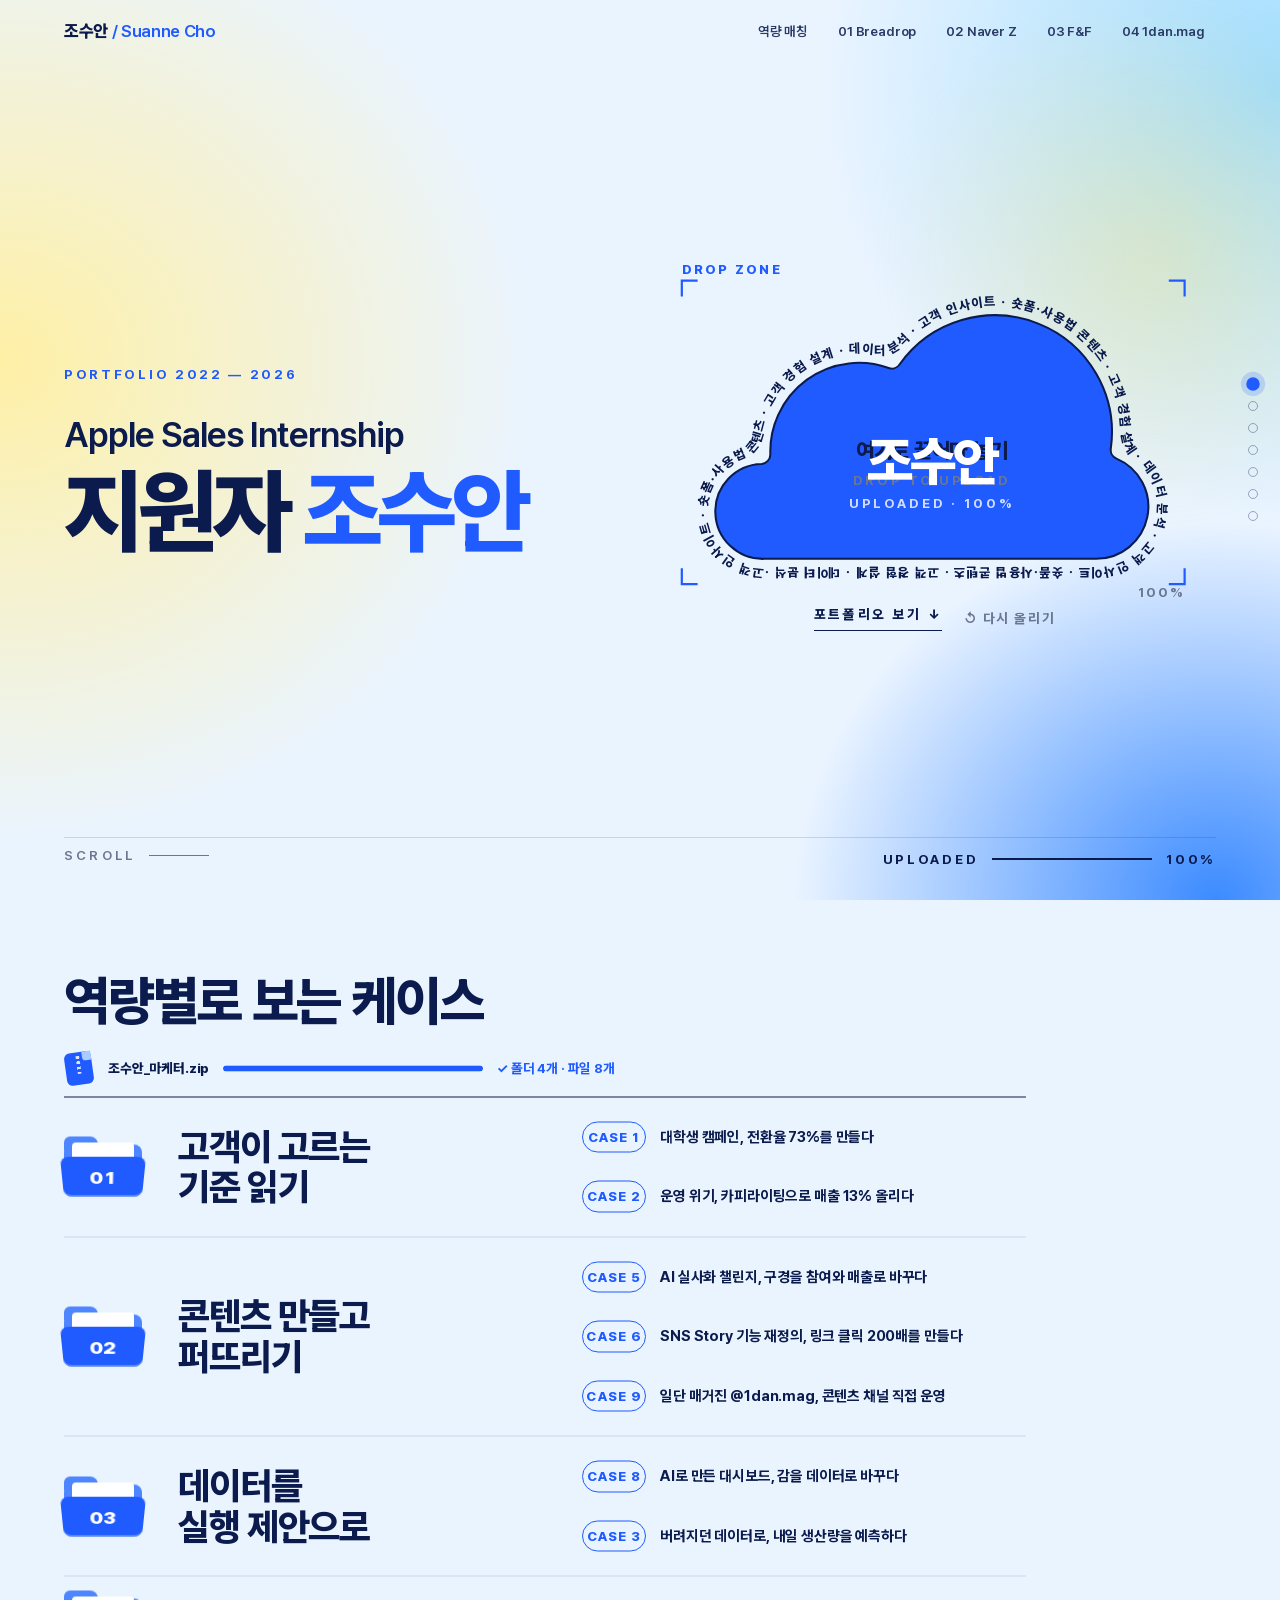
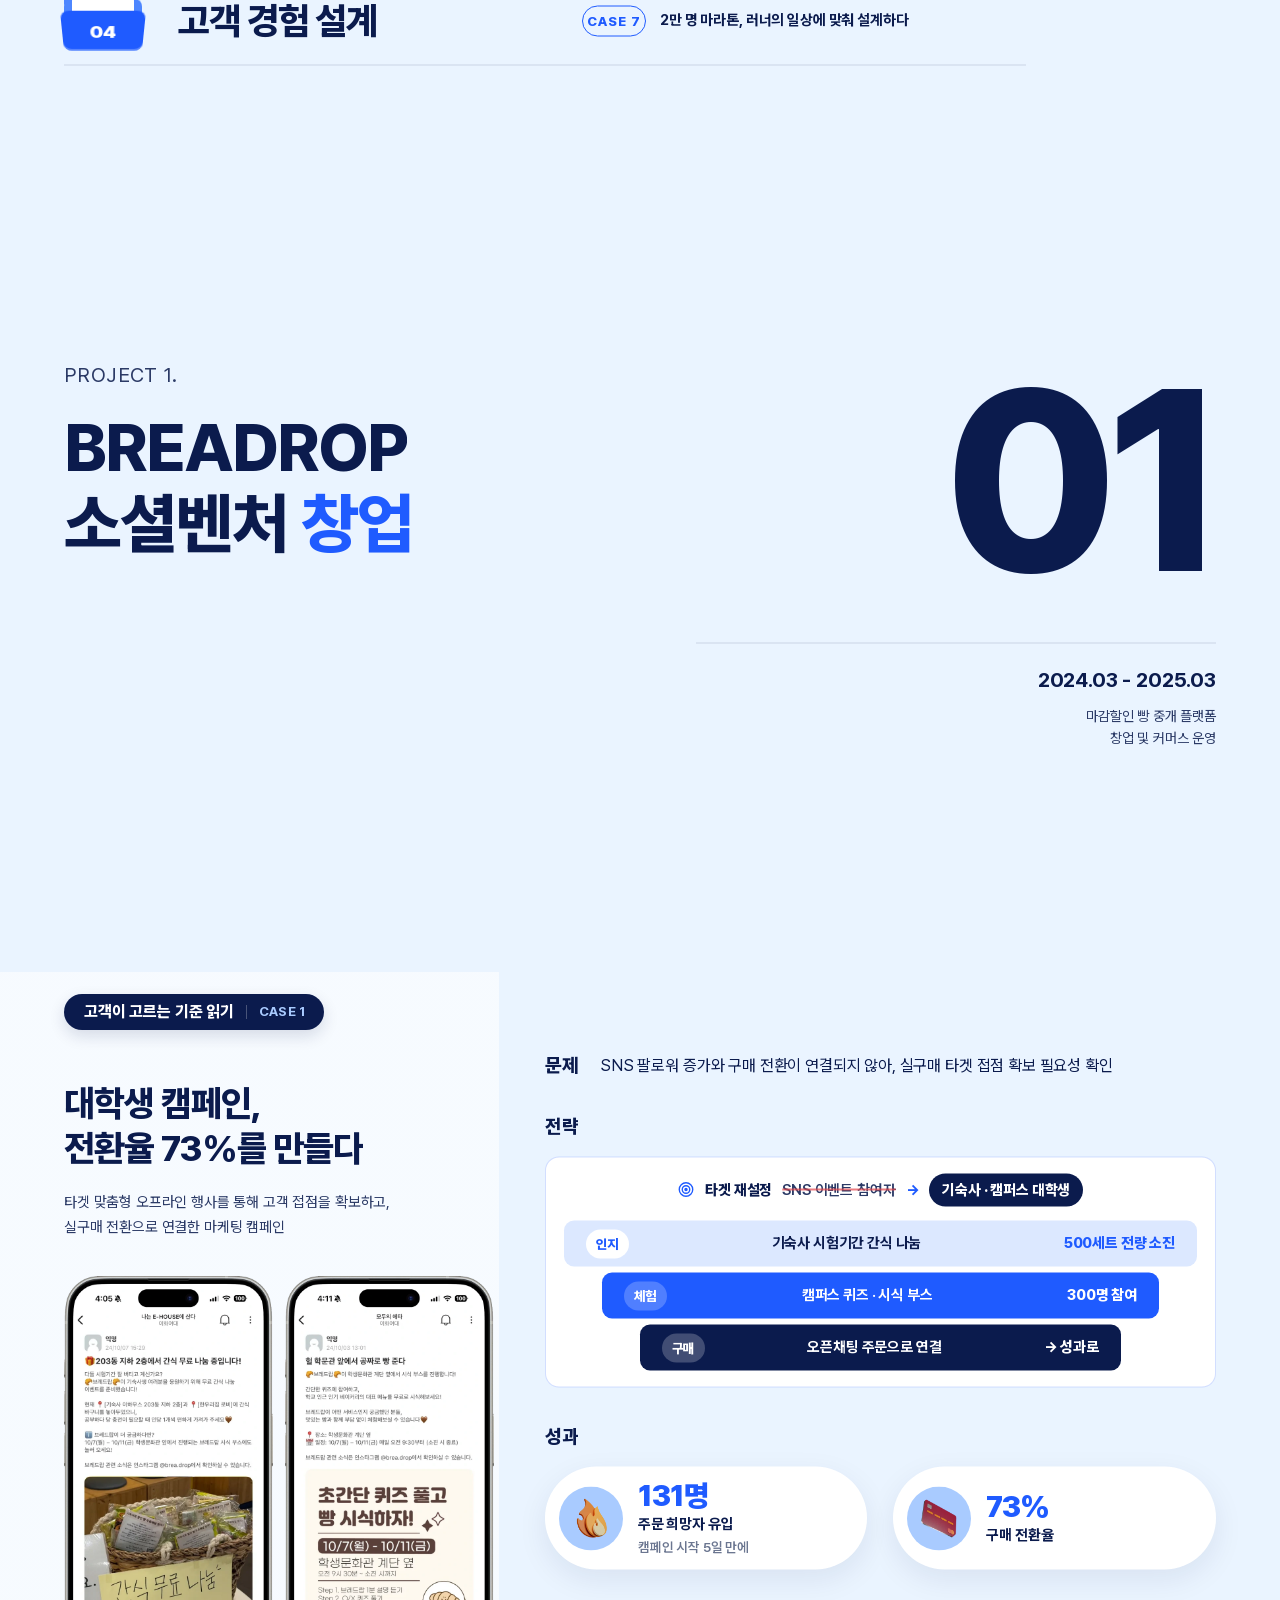
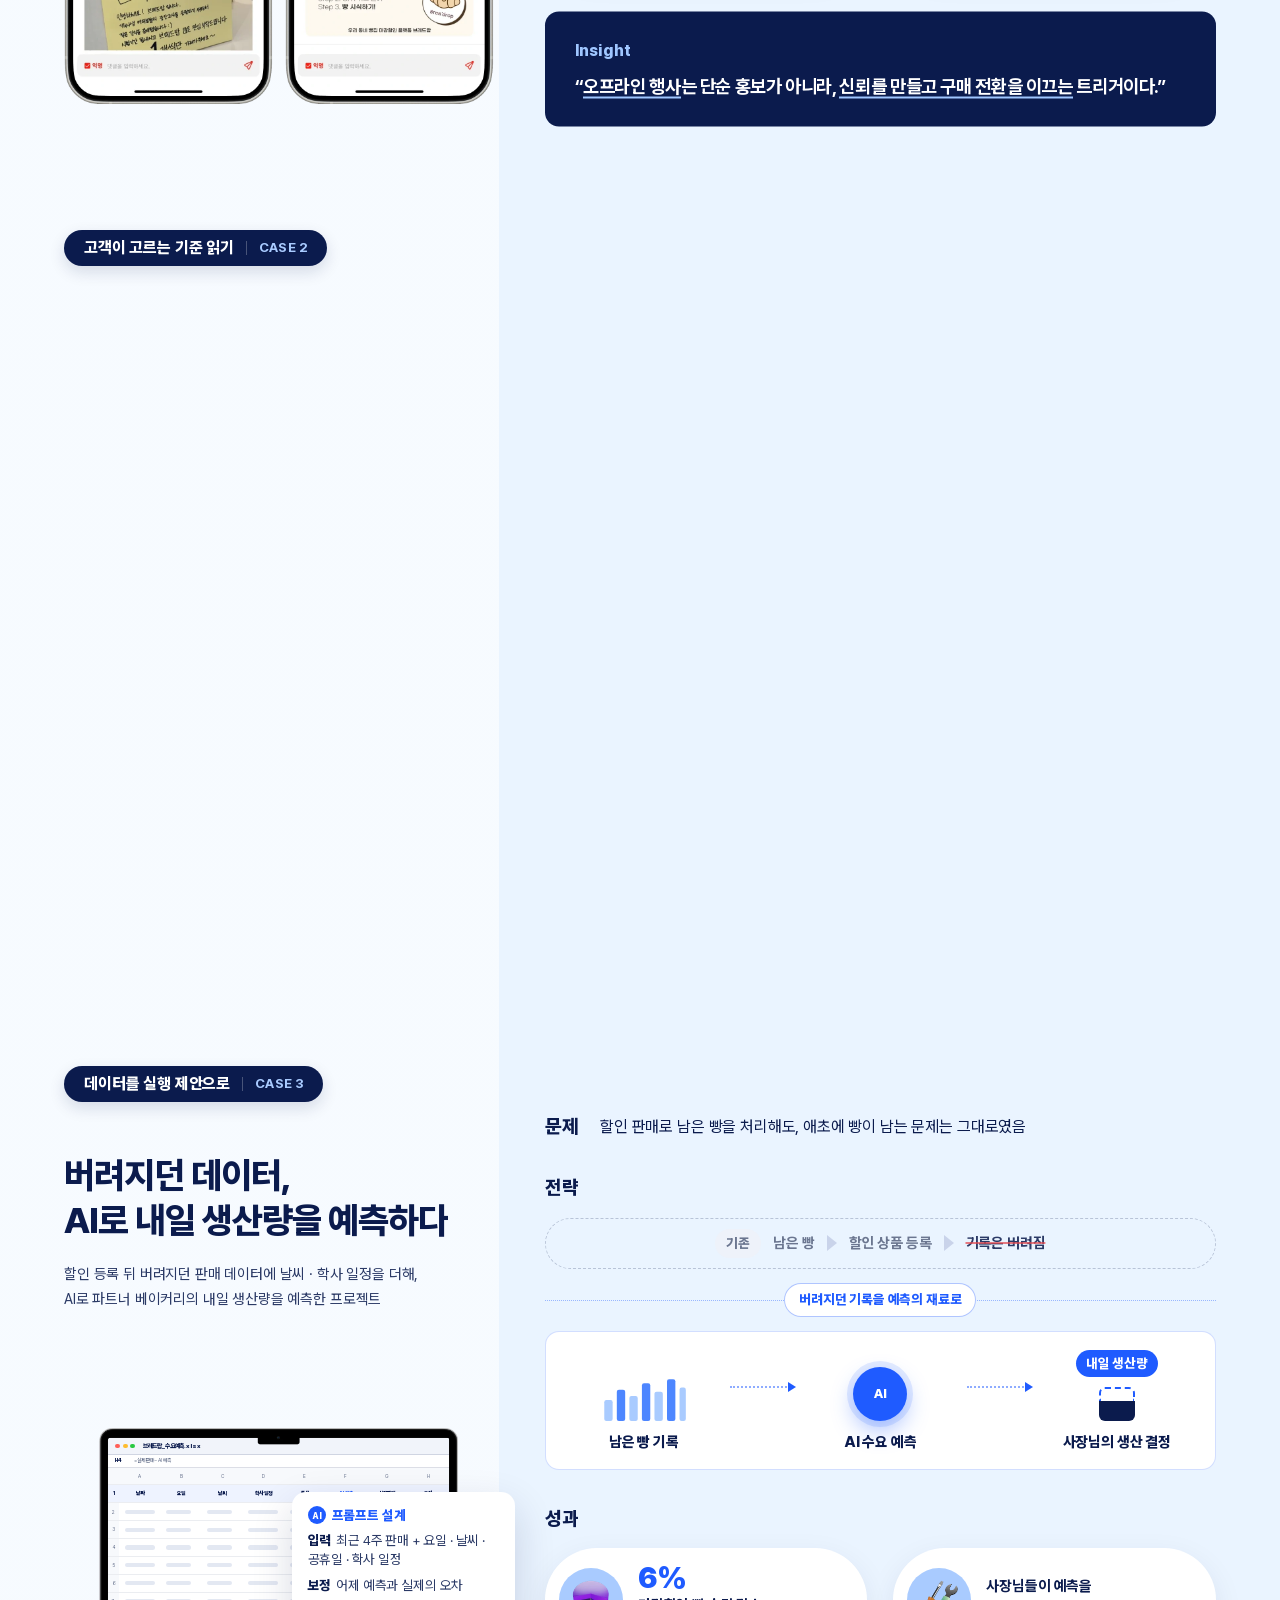
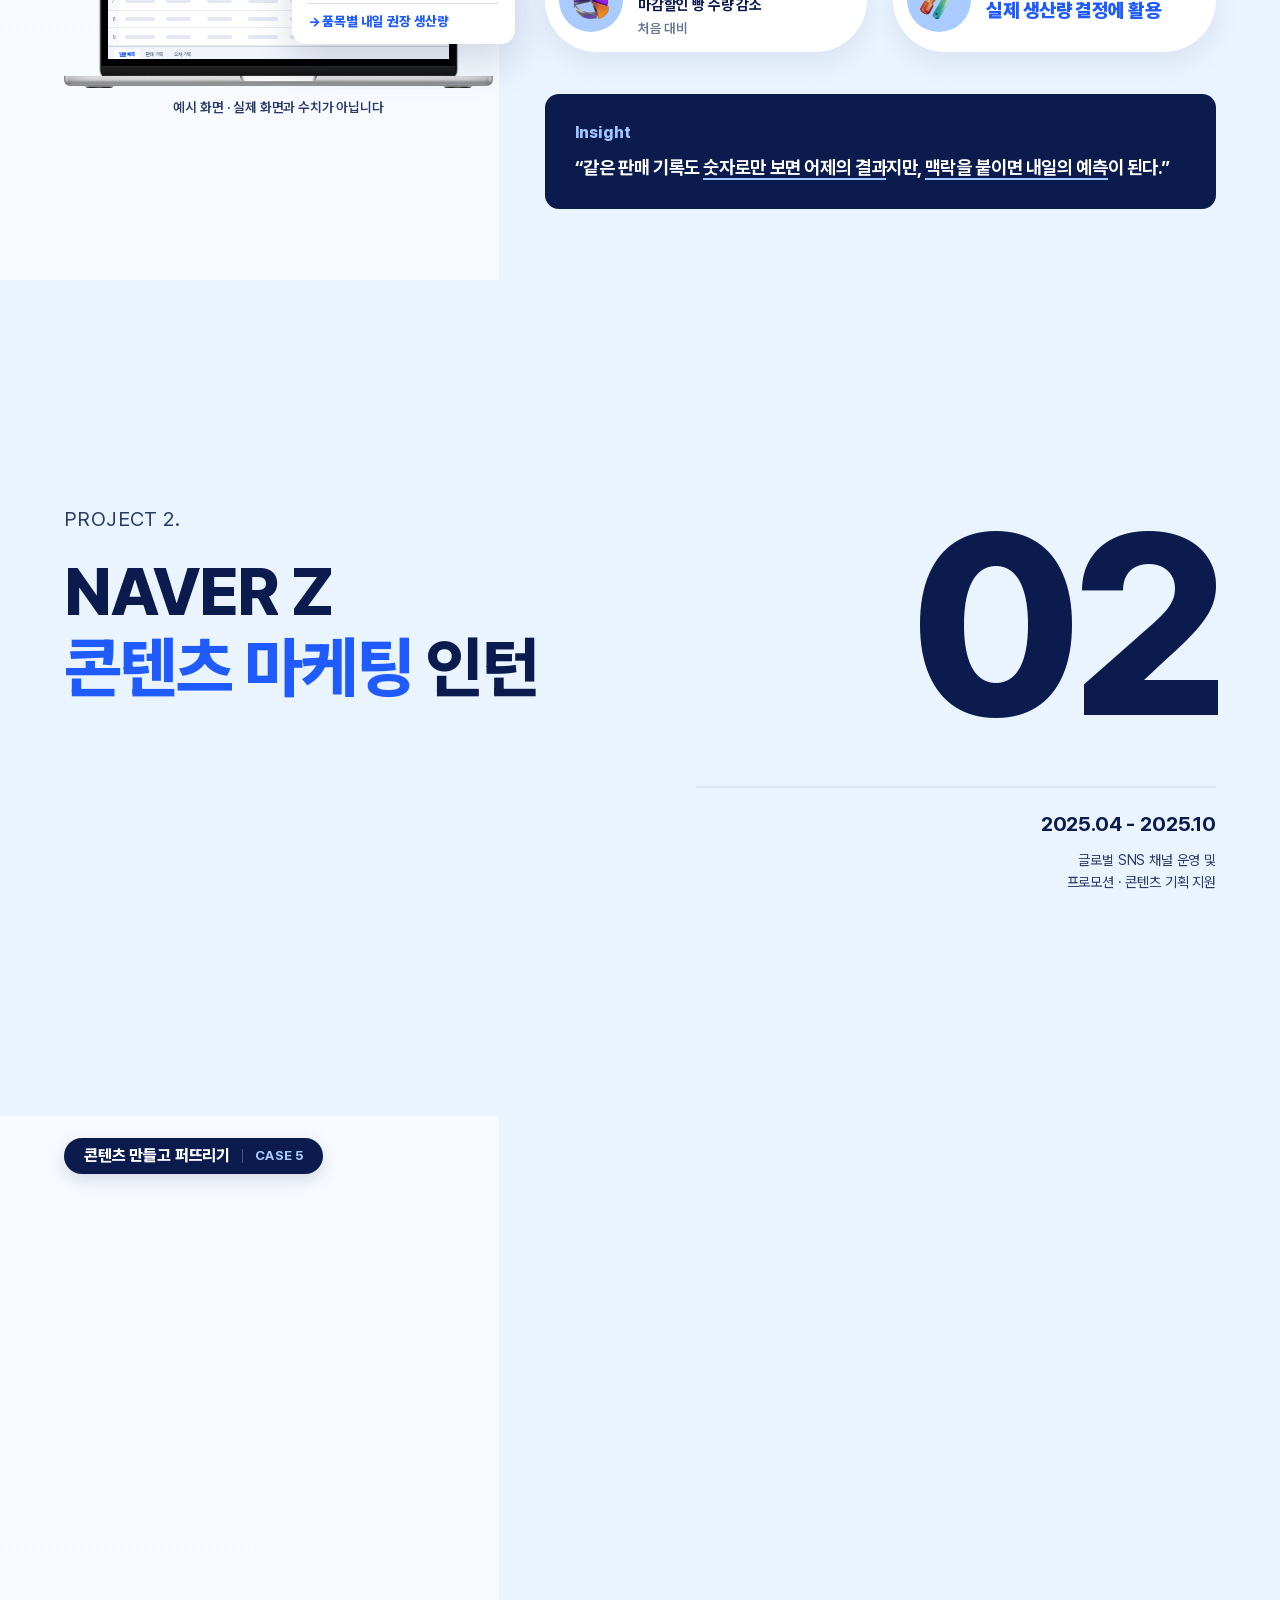
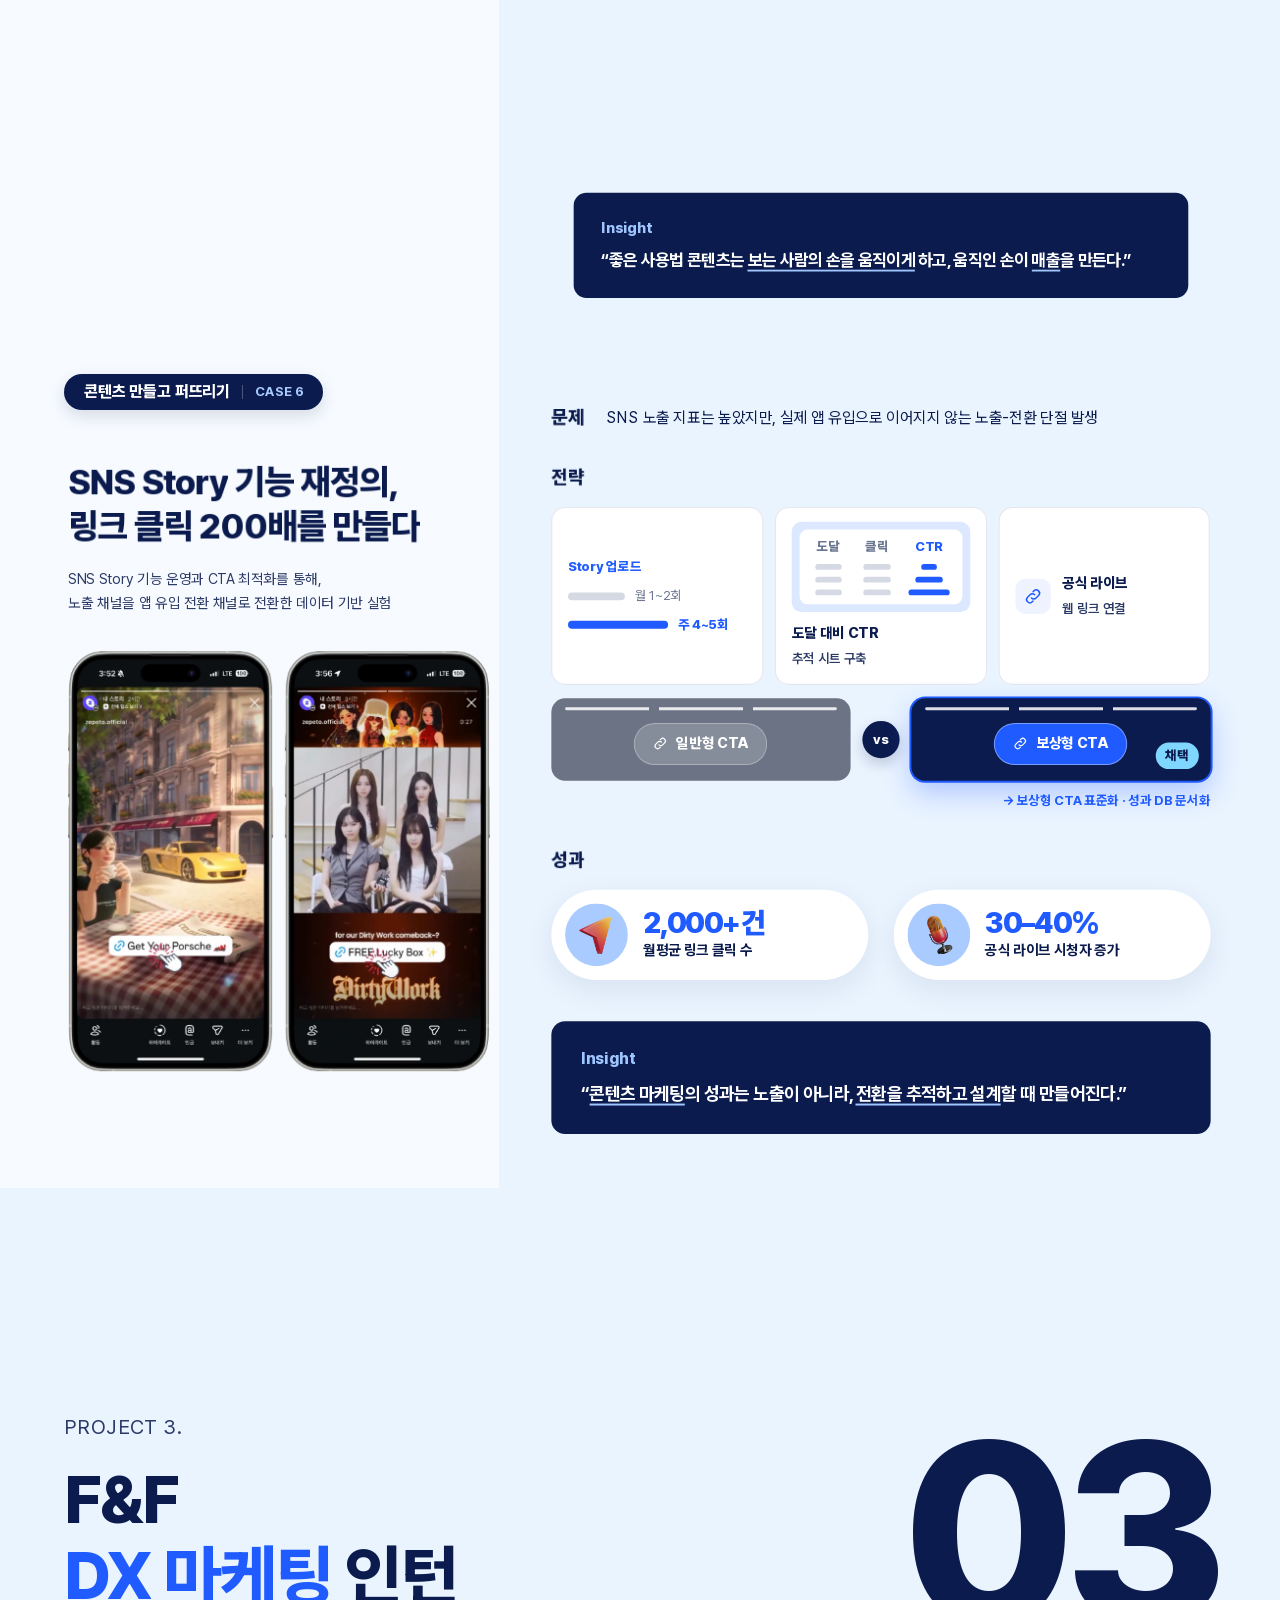
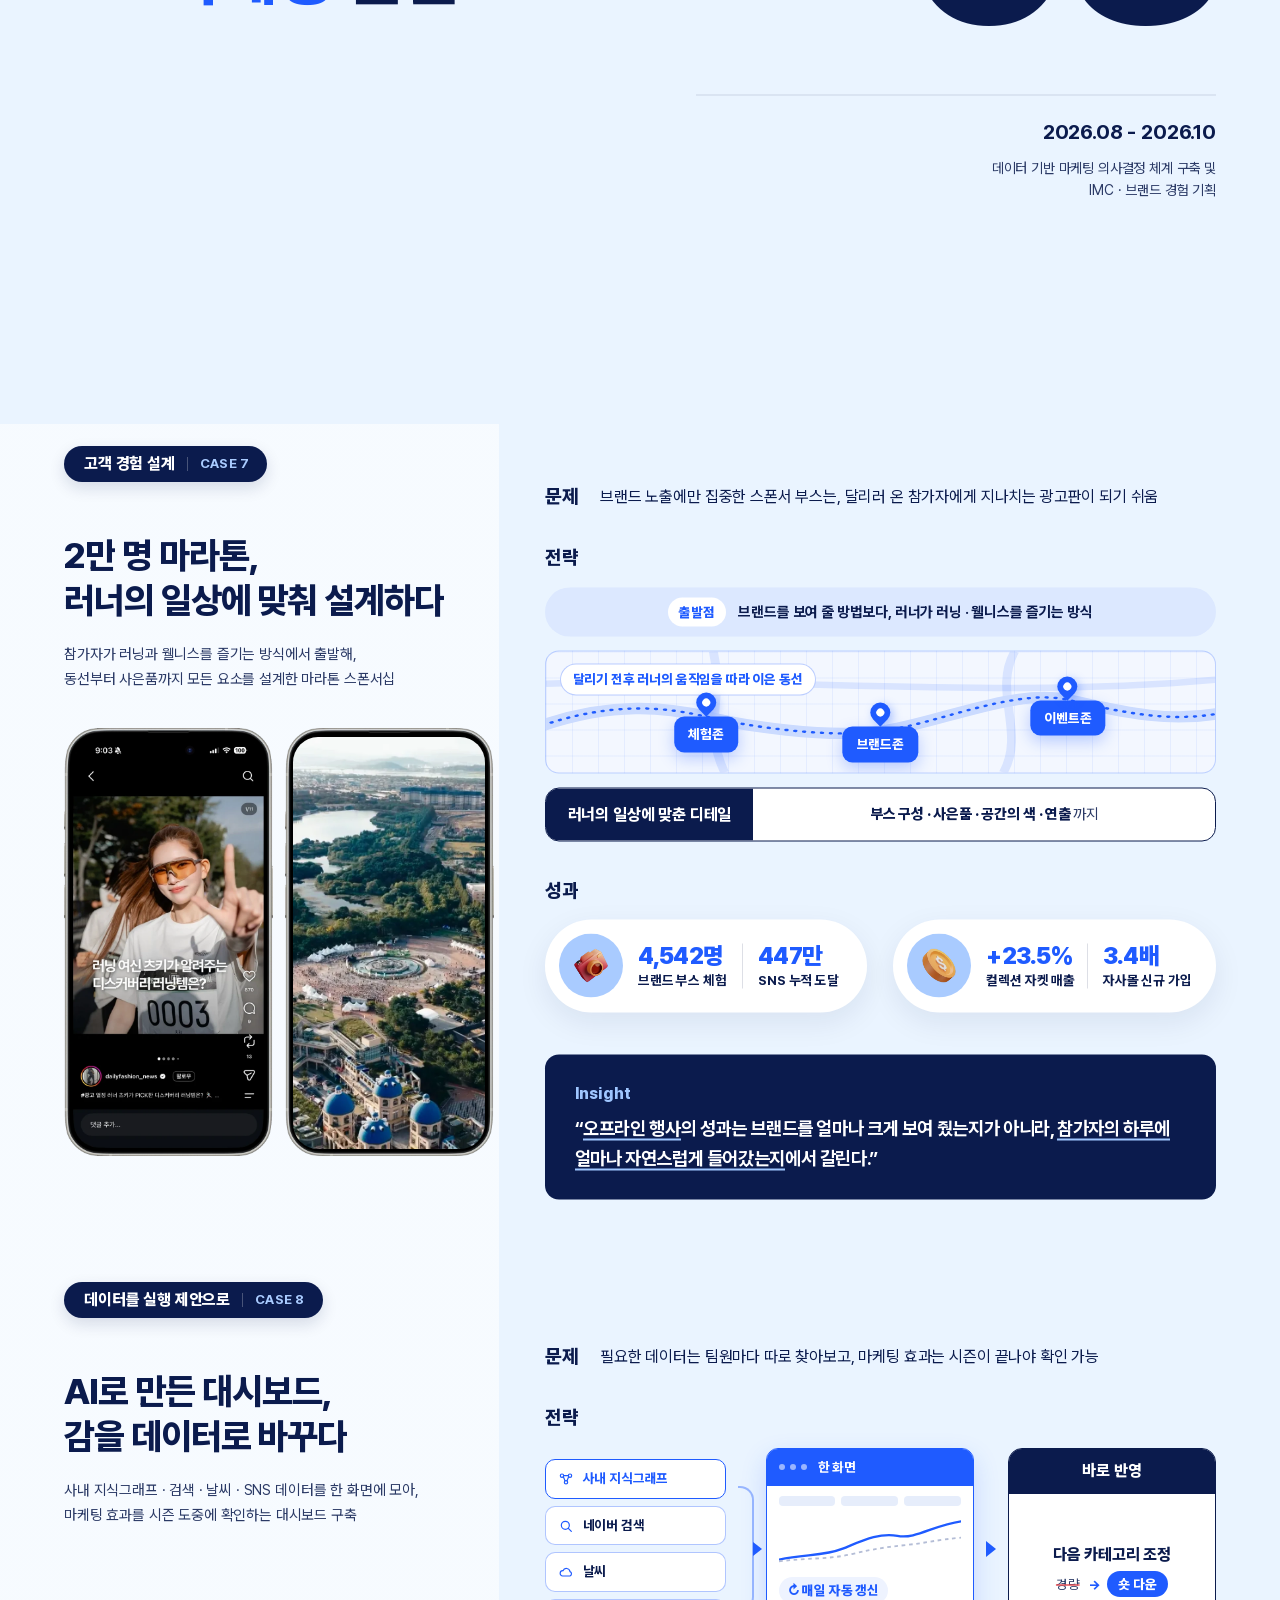
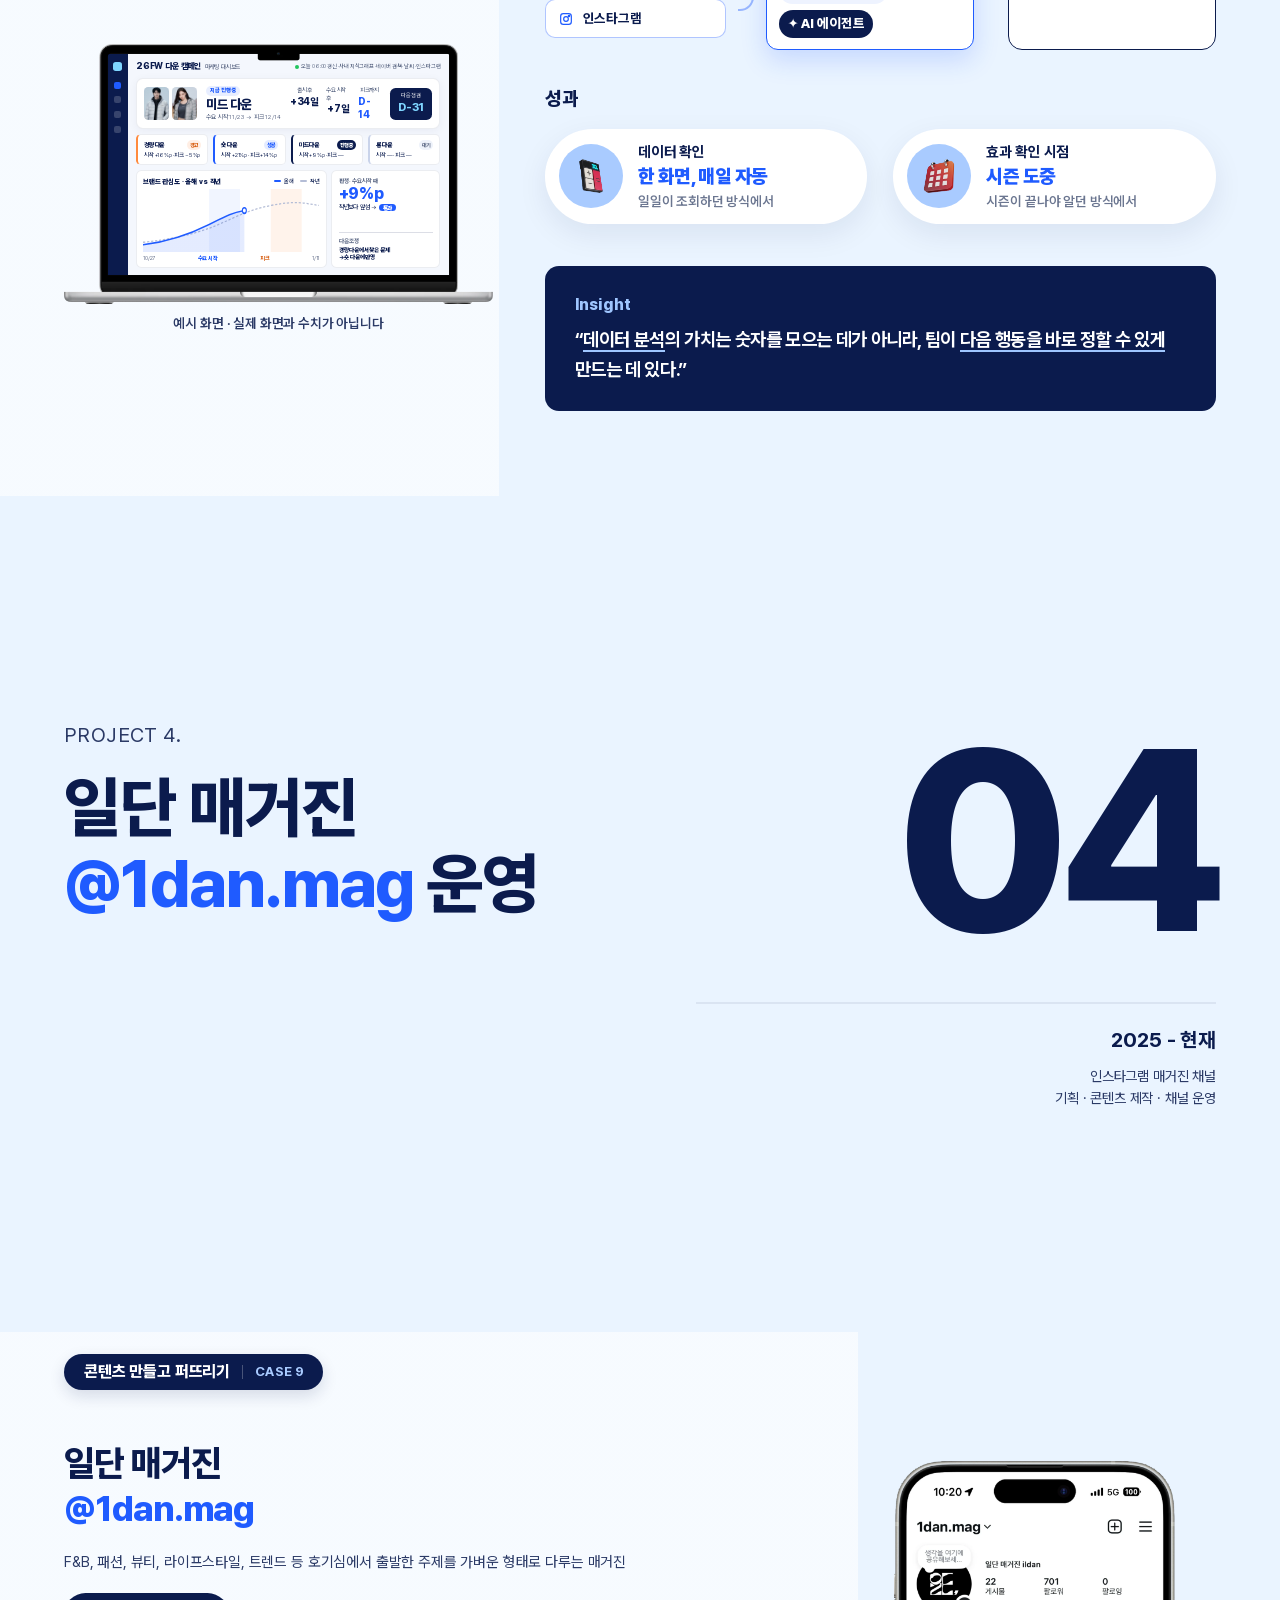
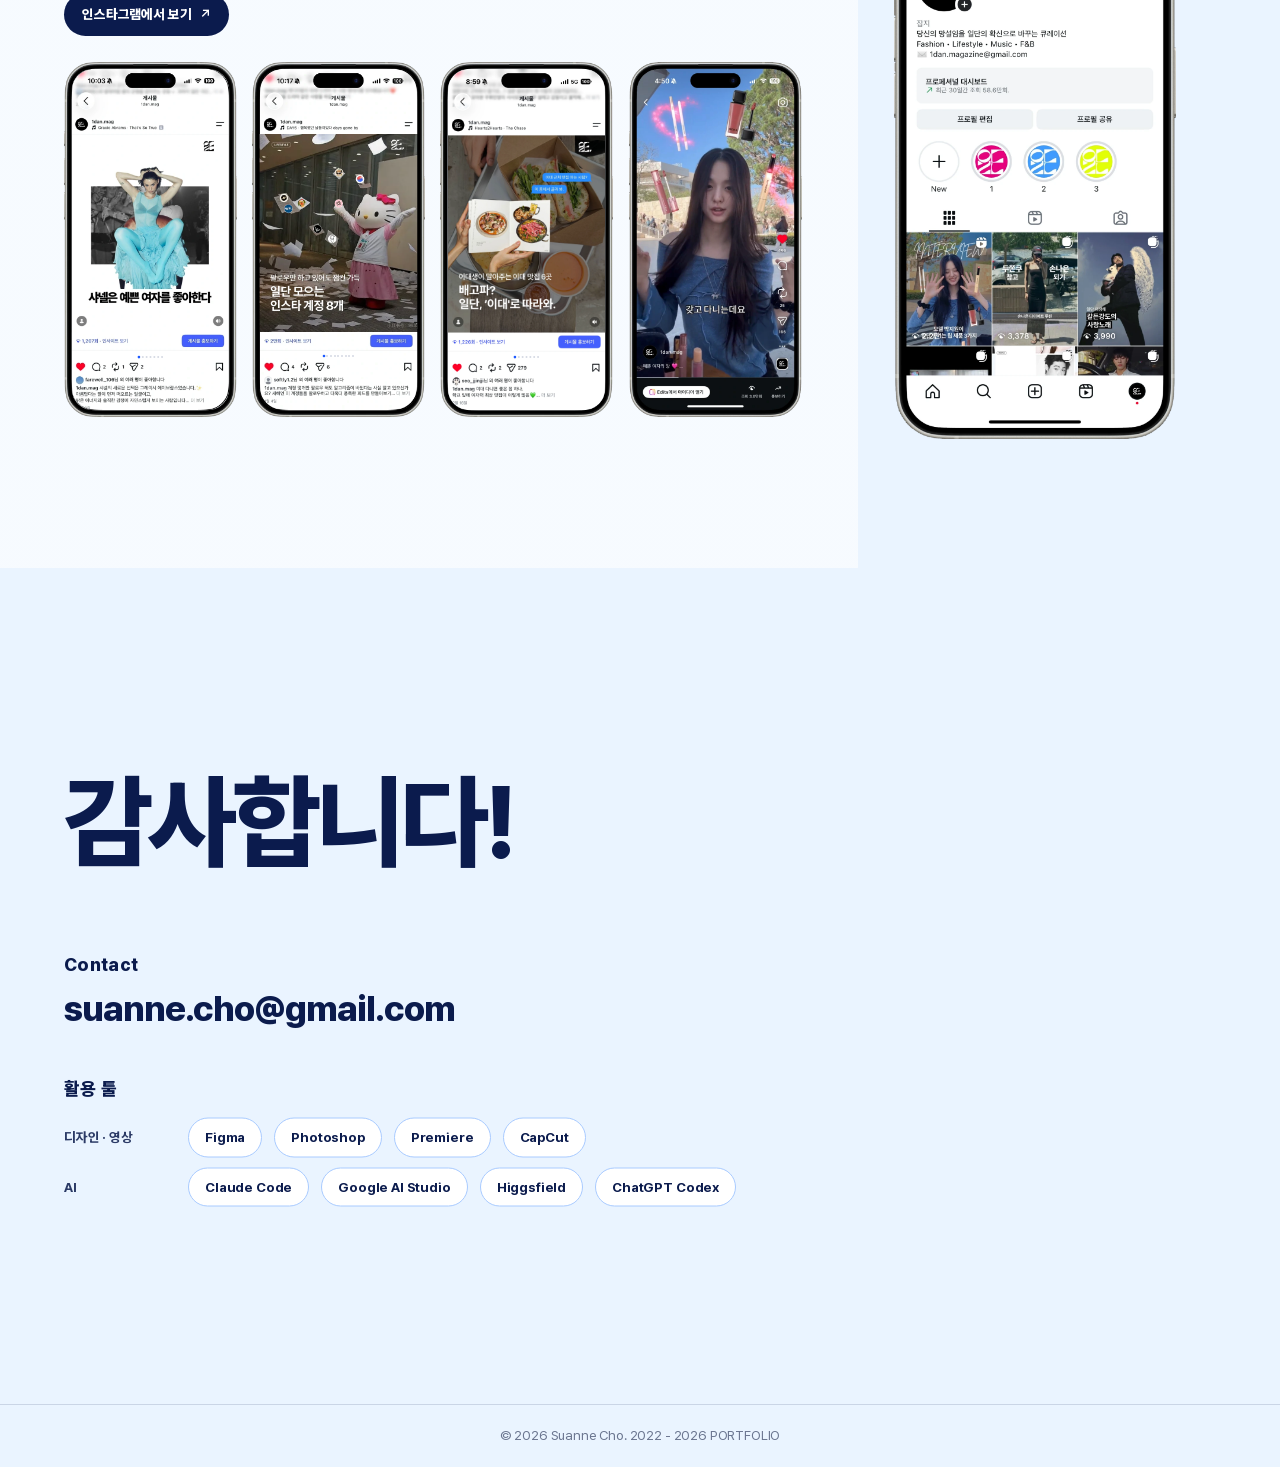
==== apple/index.html @ f044e316 "apple: 글자 크기 체계 통일 - 문제 본문을 기준(30)으로 모든 페이지 최소 글자 25, 한 줄 설명 27; 취소선은 글자색을 살리고 선을 얇게; Story 전략에 도달·클" ====
<!DOCTYPE html>
<html lang="ko">
<head>
  <meta charset="UTF-8">
  <meta name="viewport" content="width=device-width, initial-scale=1.0">
  <title>조수안 | 2022 - 2026 Portfolio</title>
  <meta name="description" content="보이는 문제가 아닌, 진짜 원인을 짚는 조수안입니다. Marketing Strategy 포트폴리오 (2022 - 2026)">
  <meta property="og:title" content="조수안 | 2022 - 2026 Portfolio">
  <meta property="og:description" content="보이는 문제가 아닌, 진짜 원인을 짚는 조수안입니다.">
  <meta property="og:type" content="website">
  <link rel="icon" href="data:image/svg+xml,<svg xmlns='http://www.w3.org/2000/svg' viewBox='0 0 100 100'><rect width='100' height='100' rx='20' fill='%230B1B4D'/><text x='50' y='68' font-size='52' font-weight='700' text-anchor='middle' fill='%237FD6FF' font-family='sans-serif'>S</text></svg>">
  <script>if("scrollRestoration" in history){history.scrollRestoration="manual";}</script>
  <link rel="stylesheet" href="assets/style.css?v=202611180400">
</head>
<body>

  <!-- 인트로 로더 -->
  <div class="loader" id="loader" aria-hidden="true">
    <div class="loader__inner">
      <p class="loader__title">
        <span class="loader__word loader__word--accent"><i>조</i><i>수</i><i>안</i><i>의</i></span>
        <span class="loader__word"><i>포</i><i>트</i><i>폴</i><i>리</i><i>오</i></span>
      </p>
      <p class="loader__sub">2022 - 2026 PORTFOLIO</p>
      <div class="loader__bar"><i></i></div>
    </div>
  </div>
  <nav class="dots" id="dots" aria-label="섹션 이동">
    <a href="#top" data-dot="hero" title="Intro"></a>
    <a href="#about" data-dot="about" title="역량 매칭"></a>
    <a href="#project-1" data-dot="project-1" title="Project 01"></a>
    <a href="#project-2" data-dot="project-2" title="Project 02"></a>
    <a href="#project-3" data-dot="project-3" title="Project 03"></a>
    <a href="#project-4" data-dot="project-4" title="Project 04"></a>
    <a href="#contact" data-dot="contact" title="Thanks"></a>
  </nav>

  <!-- 스크롤 진행 바 -->
  <div class="progress" id="progress" aria-hidden="true"></div>

  <!-- 네비게이션 -->
  <header class="nav" id="nav">
    <a class="nav__logo" href="#top">조수안 <span>/ Suanne Cho</span></a>
    <nav class="nav__links" id="navLinks">
      <a href="#about" data-nav="about">역량 매칭</a>
      <a href="#project-1" data-nav="project-1">01 Breadrop</a>
      <a href="#project-2" data-nav="project-2">02 Naver Z</a>
      <a href="#project-3" data-nav="project-3">03 F&amp;F</a>
      <a href="#project-4" data-nav="project-4">04 1dan.mag</a>
    </nav>
    <button class="nav__burger" id="burger" aria-label="메뉴 열기" aria-expanded="false"><span></span><span></span><span></span></button>
  </header>

  <main id="top">

    <!-- ===================== HERO (p.1) ===================== -->
    <section class="hero" id="hero">
      <div class="hero__glow" aria-hidden="true"></div>
      <div class="hero__inner">
        <p class="hero__sub"><span class="hero__sub-text">PORTFOLIO 2022 — 2026</span></p>
        <h1 class="hero__title">
          <span class="line line--role"><span class="word">Apple</span> <span class="word">Sales</span> <span class="word">Internship</span></span>
          <span class="line"><span class="word">지원자</span> <span class="word accent">조수안</span></span>
        </h1>
      </div>
      <div class="upl" role="group" aria-label="표지 업로드 인터랙션">
        <div class="upl__zone" id="uplZone" role="img" aria-label="업로드 영역 구름">
          <svg viewBox="50 54 340 202" aria-hidden="true">
            <defs>
              <path id="uplCloud" d="M112 240 A30 30 0 0 1 110.4 180.0 A6 6 0 0 0 116.0 173.9 A56 56 0 0 1 190.8 119.3 A6 6 0 0 0 197.7 117.1 A74 74 0 0 1 331.3 170.3 A6 6 0 0 0 334.9 176.6 A33 33 0 0 1 322.0 240.0 Z"/>
              <path id="uplRingPath" d="M112.0 246.0 A36 36 0 0 1 98.6 176.6 A20 20 0 0 0 110.9 161.4 A62 62 0 0 1 182.2 110.8 A20 20 0 0 0 200.0 104.9 A80 80 0 0 1 338.0 160.2 A20 20 0 0 0 345.8 176.1 A39 39 0 0 1 322.0 246.0 Z"/>
              <clipPath id="uplClip"><use href="#uplCloud"/></clipPath>
              <clipPath id="uplWaveClip"><path id="uplWave2" d=""/></clipPath>
            </defs>
            <path class="upl__marks" d="M60 74V64H70M368 64H378V74M378 246V256H368M70 256H60V246"/>
            <text class="upl__tag" x="60" y="60">DROP ZONE</text>
            <text class="upl__corner upl__pct" x="378" y="264" text-anchor="end">0%</text>
            <use href="#uplCloud" class="upl__cloud-bg"/>
            <g clip-path="url(#uplClip)"><path id="uplWave" class="upl__wave" d=""/></g>
            <use href="#uplCloud" class="upl__cloud-line"/>
            <text class="upl__ring"><textPath href="#uplRingPath" id="uplRing">고객 인사이트 · 숏폼·사용법 콘텐츠 · 고객 경험 설계 · 데이터 분석 · </textPath></text>
            <text class="upl__label" x="218" y="176" text-anchor="middle">여기로 끌어다 놓기</text>
            <text class="upl__sub" x="218" y="193" text-anchor="middle">DROP TO UPLOAD</text>
            <g class="upl__name"><text x="218" y="190" text-anchor="middle">조수안</text><text class="upl__name-sub" x="218" y="208" text-anchor="middle">UPLOADED · 100%</text></g>
          </svg>
        </div>
        <div class="upl__file" id="uplFile" role="button" tabindex="0" aria-label="조수안 파일을 클라우드로 업로드">
          <div class="upl__ico"><b>ZIP</b></div>
          <div><div class="upl__nm">조수안_마케터.zip</div><div class="upl__sz">경험 4개 · 케이스 8개</div></div>
        </div>
        <div class="upl__hint" id="uplHint"><i></i>파일을 구름에 끌어다 놓아 보세요</div>
        <div class="upl__ghost" id="uplGhost" aria-hidden="true"><svg viewBox="0 0 24 24"><path d="M9 11V5.5a1.5 1.5 0 0 1 3 0V10h.5V3.5a1.5 1.5 0 0 1 3 0V10h.5V5a1.5 1.5 0 0 1 3 0v9.5c0 3.6-2.6 6.5-6.2 6.5h-1.3c-2 0-3.6-.9-4.7-2.5L4.2 14a1.5 1.5 0 0 1 2.4-1.8L9 15z"/></svg></div>
        <div class="upl__done" id="uplDone" aria-live="polite">
          <a class="upl__open" href="#about">포트폴리오 보기 ↓</a>
          <button class="upl__reset" id="uplReset" type="button">↺ 다시 올리기</button>
        </div>
        <div class="upl__status" aria-hidden="true"><span class="upl__step">Ready</span><span class="upl__bar"><i id="uplBar"></i></span><span class="upl__pct">0%</span></div>
      </div>
      <a class="hero__scroll" href="#about" aria-label="아래로 스크롤">
        <span class="hero__scroll-label">SCROLL</span>
        <span class="hero__scroll-line"></span>
      </a>
    </section>

    <!-- 마퀴 -->

    <!-- ===================== ABOUT (p.2) ===================== -->
    <section class="match section" id="about">
      <div class="match__inner">
        <div class="toc__head reveal">
          <h2 class="match__title fx-text">역량별로 보는 케이스</h2>
        </div>
        <div class="toc__zip" id="tocZip" aria-live="polite"><span class="toc__zico"><i></i></span><span class="toc__zname">조수안_마케터.zip</span><span class="toc__zbar"><b id="tocZipBar"></b></span><span class="toc__zstat" id="tocZipStat">압축 푸는 중</span></div>
        <div class="toc__list">
          <div class="toc__row">
            <span class="toc__num"><span class="tab"></span><span class="back"></span><span class="paper"></span><span class="front">01</span></span>
            <span class="toc__name">고객이 고르는<br>기준 읽기</span>
            <div class="toc__cases">
              <a class="tc" href="#case-1" data-img="assets/img/p1-b2c-event-L.webp"><i>CASE 1</i><b>대학생 캠페인, 전환율 73%를 만들다</b><em>→</em></a>
              <a class="tc" href="#case-2" data-img="assets/img/p1-b2c-copy-L.webp"><i>CASE 2</i><b>운영 위기, 카피라이팅으로 매출 13% 올리다</b><em>→</em></a>
            </div>
          </div>
          <div class="toc__row">
            <span class="toc__num"><span class="tab"></span><span class="back"></span><span class="paper"></span><span class="front">02</span></span>
            <span class="toc__name">콘텐츠 만들고<br>퍼뜨리기</span>
            <div class="toc__cases">
              <a class="tc" href="#case-5" data-img="assets/img/p5-ai-L.webp"><i>CASE 5</i><b>AI 실사화 챌린지, 구경을 참여와 매출로 바꾸다</b><em>→</em></a>
              <a class="tc" href="#case-6" data-img="assets/img/p3-b2c-L.webp"><i>CASE 6</i><b>SNS Story 기능 재정의, 링크 클릭 200배를 만들다</b><em>→</em></a>
              <a class="tc" href="#case-9" data-img="assets/img/ig-profile.webp"><i>CASE 9</i><b>일단 매거진 @1dan.mag, 콘텐츠 채널 직접 운영</b><em>→</em></a>
            </div>
          </div>
          <div class="toc__row">
            <span class="toc__num"><span class="tab"></span><span class="back"></span><span class="paper"></span><span class="front">03</span></span>
            <span class="toc__name">데이터를<br>실행 제안으로</span>
            <div class="toc__cases">
              <a class="tc" href="#case-8"><i>CASE 8</i><b>AI로 만든 대시보드, 감을 데이터로 바꾸다</b><em>→</em></a>
              <a class="tc" href="#case-3"><i>CASE 3</i><b>버려지던 데이터로, 내일 생산량을 예측하다</b><em>→</em></a>
            </div>
          </div>
          <div class="toc__row">
            <span class="toc__num"><span class="tab"></span><span class="back"></span><span class="paper"></span><span class="front">04</span></span>
            <span class="toc__name">고객 경험 설계</span>
            <div class="toc__cases">
              <a class="tc" href="#case-7" data-img="assets/img/fnf-ig-post.webp"><i>CASE 7</i><b>2만 명 마라톤, 러너의 일상에 맞춰 설계하다</b><em>→</em></a>
            </div>
          </div>
        </div>
        <img class="toc__peek" id="tocPeek" src="assets/img/p1-b2c-event-L.webp" alt="" width="640" height="1283" aria-hidden="true">
      </div>
    </section>

    <!-- ===================== PROJECTS ===================== -->
    <div class="projects" id="projects">

      <!-- ---------- PROJECT 1 (p.3) ---------- -->
      <section class="cover section" id="project-1">
        <div class="cover__inner">
          <div class="cover__text reveal">
            <p class="cover__eyebrow">PROJECT 1.</p>
            <h2 class="cover__title fx-text">BREADROP<br>소셜벤처 <em>창업</em></h2>
          </div>
          <div class="cover__num reveal" aria-hidden="true">01</div>
          <div class="cover__meta reveal">
            <p class="cover__date">2024.03 - 2025.03</p>
            <p class="cover__desc">마감할인 빵 중개 플랫폼<br>창업 및 커머스 운영</p>
          </div>
        </div>
      </section>

      <!-- case 1: 대학생 캠페인 -->
      <article class="case section" id="case-1">
        <span class="case__cat"><b>고객이 고르는 기준 읽기</b><i>CASE 1</i></span>
        <div class="case__left">
          <h3 class="case__title reveal fx-text">대학생 캠페인,<br>전환율 73%를 만들다</h3>
          <p class="case__desc reveal">타겟 맞춤형 오프라인 행사를 통해 고객 접점을 확보하고,<br>실구매 전환으로 연결한 마케팅 캠페인</p>
          <div class="phones reveal">
            <img class="phone" src="assets/img/p1-b2c-event-L.webp" alt="에브리타임 게시글 - 203동 지하 2층에서 간식 무료 나눔 중입니다" width="640" height="1283" data-lightbox>
            <img class="phone" src="assets/img/p1-b2c-event-R.webp" alt="에브리타임 게시글 - 헐 학문관 앞에서 공짜로 빵 준다, 초간단 퀴즈 풀고 빵 시식하자" width="640" height="1283" data-lightbox>
          </div>
        </div>
        <div class="case__right">
          <div class="kv reveal">
            <span class="kv__k fx-text">문제</span>
            <p class="kv__v">SNS 팔로워 증가와 구매 전환이 연결되지 않아, 실구매 타겟 접점 확보 필요성 확인</p>
          </div>
          <div class="reveal">
            <span class="kv__k fx-text">전략</span>
            <div class="st">
              <div class="st__fcard">
                <div class="st__retarget"><i class="st__ico"><svg viewBox="0 0 24 24" aria-hidden="true"><circle cx="12" cy="12" r="9"/><circle cx="12" cy="12" r="5"/><circle cx="12" cy="12" r="1.4" fill="currentColor"/></svg></i><b>타겟 재설정</b><s>SNS 이벤트 참여자</s><span>→</span><em>기숙사 · 캠퍼스 대학생</em></div>
                <div class="st__funnel3">
                  <div class="st__fband st__fband--light"><span class="st__ftag2">인지</span><span class="st__ftext2">기숙사 시험기간 간식 나눔</span><b class="st__fmetric">500세트 전량 소진</b></div>
                  <div class="st__fband st__fband--mint"><span class="st__ftag2">체험</span><span class="st__ftext2">캠퍼스 퀴즈 · 시식 부스</span><b class="st__fmetric">300명 참여</b></div>
                  <div class="st__fband st__fband--navy"><span class="st__ftag2">구매</span><span class="st__ftext2">오픈채팅 주문으로 연결</span><b class="st__fmetric">→ 성과로</b></div>
                </div>
              </div>
            </div>
          </div>
          <div class="reveal">
            <span class="kv__k fx-text">성과</span>
            <div class="results">
              <div class="result"><img class="result__icon" src="assets/img/icon-fire.webp" alt="" width="200" height="200"><p class="result__t"><strong class="result__n">131명</strong><span class="result__l">주문 희망자 유입</span><span class="result__s">캠페인 시작 5일 만에</span></p></div>
              <div class="result"><img class="result__icon" src="assets/img/icon-card.webp" alt="" width="200" height="200"><p class="result__t"><strong class="result__n">73%</strong><span class="result__l">구매 전환율</span></p></div>
            </div>
          </div>
          <blockquote class="insight reveal">
            <span class="insight__label">Insight</span>
            <p>“<u>오프라인 행사</u>는 단순 홍보가 아니라, <u>신뢰를 만들고 구매 전환을 이끄는</u> 트리거이다.”</p>
          </blockquote>
        </div>
      </article>

      <!-- case 2: 등교 시간 카피 -->
      <article class="case section" id="case-2">
        <span class="case__cat"><b>고객이 고르는 기준 읽기</b><i>CASE 2</i></span>
        <div class="case__left">
          <h3 class="case__title reveal fx-text">운영 위기, 카피라이팅으로<br>매출 13% 올리다</h3>
          <p class="case__desc reveal">픽업 시간대 변경이라는 제약을 새로운 가치로 재포지셔닝하여,<br>고객 이탈 위기를 매출 증가로 전환한 캠페인</p>
          <div class="phones reveal">
            <img class="phone" src="assets/img/p1-b2c-copy-L.webp" alt="인스타그램 게시물 - 수업 사이, 간단하지만 든든하게" width="640" height="1283" data-lightbox>
            <img class="phone" src="assets/img/p1-b2c-copy-R.webp" alt="인스타그램 게시물 - 브레드랍 등교시간 프로모션, 오전 8-10시 묶음 구매시 10% 추가 할인" width="640" height="1283" data-lightbox>
          </div>
        </div>
        <div class="case__right">
          <div class="kv reveal">
            <span class="kv__k fx-text">문제</span>
            <p class="kv__v">픽업 시간대 변경(저녁 픽업 → 아침 픽업)으로 기존 고객 이탈 리스크 발생</p>
          </div>
          <div class="reveal">
            <span class="kv__k fx-text">전략</span>
            <div class="st">
              <div class="st__row st__row--2 st__row--poster">
                <div class="st__pricetag"><i></i><small>가격 중심</small><p>할인된 가격을 알리는 안내</p></div>
                <i class="st__arr"></i>
                <div class="st__poster"><i class="st__tape st__tape--l"></i><i class="st__tape st__tape--r"></i><span class="st__pill">사용 상황 중심</span><p>“수업 사이,<br>간단하지만 든든하게”</p></div>
              </div>
              <div class="st__coupons">
                <div class="st__coupon st__coupon--mint"><i class="st__stub"><svg viewBox="0 0 24 24" aria-hidden="true"><circle cx="12" cy="12" r="9"/><path d="M12 7v5l3 2"/></svg></i><div><small>타이밍 프로모션</small><b>등교 시간 한정 할인</b></div><em class="st__gain">↗ 구매 유인</em></div>
                <div class="st__coupon st__coupon--navy"><i class="st__stub"><svg viewBox="0 0 24 24" aria-hidden="true"><path d="M5 8h14l-1 12H6z"/><path d="M9 8V6a3 3 0 0 1 6 0v2"/></svg></i><div><small>타이밍 프로모션</small><b>묶음 구매 할인</b></div><em class="st__gain st__gain--navy">↗ 객단가 상승</em></div>
              </div>
            </div>
          </div>
          <div class="reveal">
            <span class="kv__k fx-text">성과</span>
            <div class="results">
              <div class="result"><img class="result__icon" src="assets/img/icon-flag.webp" alt="" width="200" height="200"><p class="result__t"><strong class="result__n">13%</strong><span class="result__l">매출 증가</span><span class="result__s">기존 대비 · 이탈 우려와 정반대 결과</span></p></div>
              <div class="result"><img class="result__icon" src="assets/img/icon-gift.webp" alt="" width="200" height="200"><p class="result__t"><strong class="result__n">2.5배</strong><span class="result__l">묶음 구매 비율 증가</span><span class="result__s">단품 대비</span></p></div>
            </div>
          </div>
          <blockquote class="insight reveal">
            <span class="insight__label">Insight</span>
            <p>“불편도 <u>고객의 언어</u>로 <u>프레임을 전환</u>하면 매출 기회가 된다.”</p>
          </blockquote>
        </div>
      </article>

      <!-- case 3: 수요 예측 -->
      <article class="case section" id="case-3">
        <span class="case__cat"><b>데이터를 실행 제안으로</b><i>CASE 3</i></span>
        <div class="case__left">
          <h3 class="case__title reveal fx-text">버려지던 데이터,<br>AI로 내일 생산량을 예측하다</h3>
          <p class="case__desc reveal">할인 등록 뒤 버려지던 판매 데이터에 날씨 · 학사 일정을 더해,<br>AI로 파트너 베이커리의 내일 생산량을 예측한 프로젝트</p>
          <div class="laptop-slot reveal"><div class="laptop" aria-label="수요 예측 시트 화면 예시">
            <div class="laptop__screen">
              <div class="xl" aria-hidden="true">
                <div class="xl__title"><i></i><i></i><i></i><b>브레드랍_수요예측.xlsx</b></div>
                <div class="xl__fx"><span>H4</span><span>= 실제 판매 − AI 예측</span></div>
                <div class="xl__grid">
                  <div class="xl__cols"><span></span><span>A</span><span>B</span><span>C</span><span>D</span><span>E</span><span>F</span><span>G</span><span>H</span></div>
                  <div class="xl__head"><span>1</span><span>날짜</span><span>요일</span><span>날씨</span><span>학사 일정</span><span>품목</span><span class="xl__ai">AI 예측</span><span>실제 판매</span><span>오차</span></div>
                  <div class="xl__r"><span>2</span><i></i><i class="s"></i><i class="s"></i><i></i><i></i><i class="ai"></i><i></i><i class="err"></i></div>
                  <div class="xl__r"><span>3</span><i></i><i class="s"></i><i class="s"></i><i></i><i></i><i class="ai"></i><i></i><i class="err"></i></div>
                  <div class="xl__r is-sel"><span>4</span><i></i><i class="s"></i><i class="s"></i><i></i><i></i><i class="ai"></i><i></i><i class="err"></i></div>
                  <div class="xl__r"><span>5</span><i></i><i class="s"></i><i class="s"></i><i></i><i></i><i class="ai"></i><i></i><i class="err"></i></div>
                  <div class="xl__r"><span>6</span><i></i><i class="s"></i><i class="s"></i><i></i><i></i><i class="ai"></i><i></i><i class="err"></i></div>
                  <div class="xl__r"><span>7</span><i></i><i class="s"></i><i class="s"></i><i></i><i></i><i class="ai"></i><i></i><i class="err"></i></div>
                  <div class="xl__r"><span>8</span><i></i><i class="s"></i><i class="s"></i><i></i><i></i><i class="ai"></i><i></i><i class="err"></i></div>
                  <div class="xl__r"><span>9</span><i></i><i class="s"></i><i class="s"></i><i></i><i></i><i class="ai"></i><i></i><i class="err"></i></div>
                </div>
                <div class="xl__tabs"><span class="is-on">일별 예측</span><span>판매 기록</span><span>오차 기록</span></div>
              </div>
            </div>
            <img class="laptop__frame" src="assets/img/laptop-frame.webp" alt="" width="1600" height="969">
            <div class="xl__card"><i class="xl__badge">AI</i><b>프롬프트 설계</b><p><b>입력</b>최근 4주 판매 + 요일 · 날씨 · 공휴일 · 학사 일정</p><p><b>보정</b>어제 예측과 실제의 오차</p><em>→ 품목별 내일 권장 생산량</em></div>
            <p class="laptop__note">예시 화면 · 실제 화면과 수치가 아닙니다</p>
          </div></div>
        </div>
        <div class="case__right">
          <div class="kv reveal">
            <span class="kv__k fx-text">문제</span>
            <p class="kv__v">할인 판매로 남은 빵을 처리해도, 애초에 빵이 남는 문제는 그대로였음</p>
          </div>
          <div class="reveal">
            <span class="kv__k fx-text">전략</span>
            <div class="st">
              <div class="st__old"><span class="st__tag st__tag--muted">기존</span><span>남은 빵</span><i class="st__arr st__arr--muted"></i><span>할인 상품 등록</span><i class="st__arr st__arr--muted"></i><s>기록은 버려짐</s></div>
              <div class="st__divider"><span>버려지던 기록을 예측의 재료로</span></div>
              <div class="st__stages">
                <div class="st__stage"><svg class="st__bars-svg" viewBox="0 0 80 44" aria-hidden="true"><rect x="2" y="24" width="8" height="20" rx="2"/><rect x="14" y="14" width="8" height="30" rx="2"/><rect x="26" y="20" width="8" height="24" rx="2"/><rect x="38" y="8" width="8" height="36" rx="2"/><rect x="50" y="16" width="8" height="28" rx="2"/><rect x="62" y="4" width="8" height="40" rx="2"/><rect x="74" y="12" width="6" height="32" rx="2"/></svg><b>남은 빵 기록</b></div>
                <i class="st__dotarr"></i>
                <div class="st__stage"><span class="st__orb">AI</span><b>AI 수요 예측</b></div>
                <i class="st__dotarr"></i>
                <div class="st__stage"><span class="st__tomorrow"><em>내일 생산량</em><i class="st__ghost"></i><i class="st__box"></i></span><b>사장님의 생산 결정</b></div>
              </div>
            </div>
          </div>
          <div class="reveal">
            <span class="kv__k fx-text">성과</span>
            <div class="results">
              <div class="result"><img class="result__icon" src="assets/img/icon-pie.webp" alt="" width="180" height="180"><p class="result__t"><strong class="result__n">6%</strong><span class="result__l">마감할인 빵 수량 감소</span><span class="result__s">처음 대비</span></p></div>
              <div class="result"><img class="result__icon" src="assets/img/icon-tools.webp" alt="" width="180" height="180"><p class="result__t"><span class="result__l">사장님들이 예측을</span><strong class="result__n result__n--txt">실제 생산량 결정에 활용</strong></p></div>
            </div>
          </div>
          <blockquote class="insight reveal">
            <span class="insight__label">Insight</span>
            <p>“같은 판매 기록도 <u>숫자로만 보면 어제의 결과</u>지만, <u>맥락을 붙이면 내일의 예측</u>이 된다.”</p>
          </blockquote>
        </div>
      </article>

      <!-- ---------- PROJECT 2 ---------- -->
      <section class="cover section" id="project-2">
        <div class="cover__inner">
          <div class="cover__text reveal">
            <p class="cover__eyebrow">PROJECT 2.</p>
            <h2 class="cover__title fx-text">NAVER Z<br><em>콘텐츠 마케팅</em> 인턴</h2>
          </div>
          <div class="cover__num reveal" aria-hidden="true">02</div>
          <div class="cover__meta reveal">
            <p class="cover__date">2025.04 - 2025.10</p>
            <p class="cover__desc">글로벌 SNS 채널 운영 및<br>프로모션 · 콘텐츠 기획 지원</p>
          </div>
        </div>
      </section>

      <!-- case 5: AI 실사화 챌린지 -->
      <article class="case section" id="case-5">
        <span class="case__cat"><b>콘텐츠 만들고 퍼뜨리기</b><i>CASE 5</i></span>
        <div class="case__left">
          <h3 class="case__title reveal fx-text">구경을 참여로,<br>참여를 매출로 바꾸다</h3>
          <p class="case__desc reveal">SNS에서 번지던 AI 실사화 트렌드를 튜토리얼 숏폼 챌린지로 만들어,<br>앱 안의 참여와 아이템 매출로 연결한 캠페인</p>
          <div class="phones reveal">
            <img class="phone" src="assets/img/p5-ai-L.webp" alt="제페토 틱톡 튜토리얼 숏폼 - #ZEPETOxChatGPT, Copy the prompt in the comments" width="317" height="650" data-lightbox>
            <img class="phone" src="assets/img/p5-ai-R.webp" alt="제페토 틱톡 튜토리얼 숏폼 - paste it into GPT with your avatar, 실사화된 아바타 결과" width="317" height="650" data-lightbox>
          </div>
        </div>
        <div class="case__right">
          <div class="kv reveal">
            <span class="kv__k fx-text">문제</span>
            <p class="kv__v">AI 실사화 트렌드가 SNS에서 번져도, 구경에 그치면 앱 참여와 매출로 이어지지 않음</p>
          </div>
          <div class="reveal">
            <span class="kv__k fx-text">전략</span>
            <div class="st">
              <div class="st__banner"><span class="st__tag">출발점</span>구경하던 사람이 바로 따라 하게 만드는 사용법 콘텐츠</div>
              <div class="st__chain">
                <div class="st__chs">
                  <div class="st__chv st__chv--tut" aria-hidden="true">
                    <span class="st__chtag">▶ TUTORIAL</span>
                    <div class="st__chpair"><i class="st__chava"></i><em>✦</em><i class="st__chpho"></i></div>
                    <span class="st__chprog"><b></b></span>
                  </div>
                  <b class="st__chn"><i>1</i>따라 하게</b><small>튜토리얼 숏폼 · 해시태그</small>
                </div>
                <i class="st__charr"><span>참여로</span></i>
                <div class="st__chs">
                  <div class="st__chv st__chv--crew" aria-hidden="true">
                    <div class="st__chfan"><i></i><i></i><i></i></div>
                    <span class="st__chcoin">✦</span>
                    <span class="st__chpill"><i></i><i></i><i></i>2,000+ 크루</span>
                  </div>
                  <b class="st__chn"><i>2</i>해 볼 이유를</b><small>인앱 재화 보상 · 크루가 먼저 참여</small>
                </div>
                <i class="st__charr"><span>매출로</span></i>
                <div class="st__chs">
                  <div class="st__chv st__chv--shop" aria-hidden="true">
                    <div class="st__chwin"><div class="st__chbar"><i></i><i></i><i></i>아바타샵</div><div class="st__chrow"><span>추천</span><em>NEW 챌린지</em></div><div class="st__chitems"><i></i><i></i><i></i></div></div>
                  </div>
                  <b class="st__chn"><i>3</i>사고 싶게</b><small>TikTok → 앱 · 아이템 신규 탭</small>
                </div>
              </div>
              <div class="st__spread">
                <b><small>확산 단계</small>나라별 소재</b>
                <div class="st__spread-b"><span class="st__spread-was"><s>언어만 바꾼 같은 영상</s><i class="st__arr"></i></span><span class="st__spread-now"><em class="st__chc"><i>JP</i>세일러문<u>참여율 +39%</u></em><em class="st__chc"><i>KR</i>인생네컷<u>참여율 +14%</u></em></span></div>
              </div>
            </div>
          </div>
          <div class="reveal">
            <span class="kv__k fx-text">성과</span>
            <div class="results">
              <div class="result"><img class="result__icon" src="assets/img/icon-videocam.webp" alt="" width="200" height="200"><p class="result__t"><strong class="result__n">1.6만 건</strong><span class="result__l">직접 따라 한 참여 콘텐츠(UGC)</span><span class="result__s">조회수 6.6배 · TOP5 해시태그 4개</span></p></div>
              <div class="result"><img class="result__icon" src="assets/img/icon-cash.webp" alt="" width="200" height="200"><p class="result__t"><strong class="result__n">220만 원</strong><span class="result__l">챌린지 아이템 신규 탭 매출</span><span class="result__s">운영 6일 차</span></p></div>
            </div>
          </div>
          <blockquote class="insight reveal">
            <span class="insight__label">Insight</span>
            <p>“좋은 사용법 콘텐츠는 <u>보는 사람의 손을 움직이게</u> 하고, 움직인 손이 <u>매출</u>을 만든다.”</p>
          </blockquote>
        </div>
      </article>

      <!-- case 6: Story -->
      <article class="case section" id="case-6">
        <span class="case__cat"><b>콘텐츠 만들고 퍼뜨리기</b><i>CASE 6</i></span>
        <div class="case__left">
          <h3 class="case__title reveal fx-text">SNS Story 기능 재정의,<br>링크 클릭 200배를 만들다</h3>
          <p class="case__desc reveal">SNS Story 기능 운영과 CTA 최적화를 통해,<br>노출 채널을 앱 유입 전환 채널로 전환한 데이터 기반 실험</p>
          <div class="phones reveal">
            <img class="phone" src="assets/img/p3-b2c-L.webp" alt="제페토 인스타그램 스토리 - Get Your Porsche CTA" width="640" height="1283" data-lightbox>
            <img class="phone" src="assets/img/p3-b2c-R.webp" alt="제페토 인스타그램 스토리 - FREE Lucky Box CTA, Dirty Work comeback" width="640" height="1283" data-lightbox>
          </div>
        </div>
        <div class="case__right">
          <div class="kv reveal">
            <span class="kv__k fx-text">문제</span>
            <p class="kv__v">SNS 노출 지표는 높았지만, 실제 앱 유입으로 이어지지 않는 노출-전환 단절 발생</p>
          </div>
          <div class="reveal">
            <span class="kv__k fx-text">전략</span>
            <div class="st">
              <div class="st__row st__row--plain">
                <div class="st__kpi"><small>Story 업로드</small><div class="st__bars"><span class="st__bar st__bar--old"></span><em>월 1~2회</em></div><div class="st__bars"><span class="st__bar st__bar--new"></span><em class="st__em">주 4~5회</em></div></div>
                <div class="st__kpi st__kpi--ctr"><div class="st__ctr" aria-hidden="true"><div class="st__ctr-card"><div class="st__ctr-h"><span>도달</span><span>클릭</span><span class="is-hi">CTR</span></div><div class="st__ctr-r"><i></i><i></i><b style="--w: 34%"></b></div><div class="st__ctr-r"><i></i><i></i><b style="--w: 58%"></b></div><div class="st__ctr-r"><i></i><i></i><b style="--w: 88%"></b></div></div></div><div><b>도달 대비 CTR</b><small>추적 시트 구축</small></div></div>
                <div class="st__kpi st__kpi--ico"><i class="st__ico"><svg viewBox="0 0 24 24" aria-hidden="true"><path d="M10 14a4 4 0 0 0 5.7 0l3-3a4 4 0 0 0-5.7-5.7l-1 1"/><path d="M14 10a4 4 0 0 0-5.7 0l-3 3a4 4 0 0 0 5.7 5.7l1-1"/></svg></i><div><b>공식 라이브</b><small>웹 링크 연결</small></div></div>
              </div>
              <div class="st__ab">
                <div class="st__story st__story--a"><i class="st__sbars"></i><span class="st__sbtn"><i class="st__ico"><svg viewBox="0 0 24 24" aria-hidden="true"><path d="M10 14a4 4 0 0 0 5.7 0l3-3a4 4 0 0 0-5.7-5.7l-1 1"/><path d="M14 10a4 4 0 0 0-5.7 0l-3 3a4 4 0 0 0 5.7 5.7l1-1"/></svg></i>일반형 CTA</span></div>
                <i class="st__vs">vs</i>
                <div class="st__story st__story--b"><i class="st__sbars"></i><span class="st__sbtn st__sbtn--on"><i class="st__ico"><svg viewBox="0 0 24 24" aria-hidden="true"><path d="M10 14a4 4 0 0 0 5.7 0l3-3a4 4 0 0 0-5.7-5.7l-1 1"/><path d="M14 10a4 4 0 0 0-5.7 0l-3 3a4 4 0 0 0 5.7 5.7l1-1"/></svg></i>보상형 CTA</span><em class="st__pick">채택</em></div>
              </div>
              <p class="st__note">→ 보상형 CTA 표준화 · 성과 DB 문서화</p>
            </div>
          </div>
          <div class="reveal">
            <span class="kv__k fx-text">성과</span>
            <div class="results">
              <div class="result"><img class="result__icon" src="assets/img/icon-cursor.webp" alt="" width="200" height="200"><p class="result__t"><strong class="result__n">2,000+건</strong><span class="result__l">월평균 링크 클릭 수</span></p></div>
              <div class="result"><img class="result__icon" src="assets/img/icon-mic.webp" alt="" width="200" height="200"><p class="result__t"><strong class="result__n">30–40%</strong><span class="result__l">공식 라이브 시청자 증가</span></p></div>
            </div>
          </div>
          <blockquote class="insight reveal">
            <span class="insight__label">Insight</span>
            <p>“<u>콘텐츠 마케팅</u>의 성과는 노출이 아니라, <u>전환을 추적하고 설계</u>할 때 만들어진다.”</p>
          </blockquote>
        </div>
      </article>

      <!-- ---------- PROJECT 3 ---------- -->
      <section class="cover section" id="project-3">
        <div class="cover__inner">
          <div class="cover__text reveal">
            <p class="cover__eyebrow">PROJECT 3.</p>
            <h2 class="cover__title fx-text">F&amp;F<br><em>DX 마케팅</em> 인턴</h2>
          </div>
          <div class="cover__num reveal" aria-hidden="true">03</div>
          <div class="cover__meta reveal">
            <p class="cover__date">2026.08 - 2026.10</p>
            <p class="cover__desc">데이터 기반 마케팅 의사결정 체계 구축 및<br>IMC · 브랜드 경험 기획</p>
          </div>
        </div>
      </section>

      <!-- case 7 -->
      <article class="case section" id="case-7">
        <span class="case__cat"><b>고객 경험 설계</b><i>CASE 7</i></span>
        <div class="case__left">
          <h3 class="case__title reveal fx-text">2만 명 마라톤,<br>러너의 일상에 맞춰 설계하다</h3>
          <p class="case__desc reveal">참가자가 러닝과 웰니스를 즐기는 방식에서 출발해,<br>동선부터 사은품까지 모든 요소를 설계한 마라톤 스폰서십</p>
          <div class="phones reveal">
            <img class="phone" src="assets/img/fnf-ig-post.webp" alt="디스커버리 RUN & FIT 인스타그램 콘텐츠" width="640" height="1283" data-lightbox>
            <div class="phone phone--video"><img class="phone__back" src="assets/img/phone-back.webp" alt="" width="634" height="1300"><img class="phone__poster" src="assets/video/fnf-run-poster.webp" alt="" width="540" height="960"><video src="assets/video/fnf-run.mp4" muted loop playsinline preload="metadata" aria-label="디스커버리 RUN & FIT 현장 릴스 영상"></video><img class="phone__frame" src="assets/img/phone-frame.webp" alt="" width="634" height="1300"></div>
          </div>
        </div>
        <div class="case__right">
          <div class="kv reveal">
            <span class="kv__k fx-text">문제</span>
            <p class="kv__v">브랜드 노출에만 집중한 스폰서 부스는, 달리러 온 참가자에게 지나치는 광고판이 되기 쉬움</p>
          </div>
          <div class="reveal">
            <span class="kv__k fx-text">전략</span>
            <div class="st">
              <div class="st__banner"><span class="st__tag">출발점</span>브랜드를 보여 줄 방법보다, 러너가 러닝 · 웰니스를 즐기는 방식</div>
              <div class="st__map" aria-label="체험존, 브랜드존, 이벤트존을 러너의 동선으로 이은 배치도">
                <svg class="st__map-svg" viewBox="0 0 600 150" preserveAspectRatio="none" aria-hidden="true">
                  <path class="st__street" d="M150 0 C 160 60, 140 90, 160 150"/><path class="st__street" d="M420 0 C 400 50, 430 100, 410 150"/><path class="st__street" d="M0 40 C 200 30, 400 60, 600 35"/>
                  <path class="st__road" d="M-10 95 C 60 60, 110 70, 144 81 S 250 108, 300 99 S 420 45, 468 60 S 560 90, 610 75"/>
                  <path class="st__route" d="M-10 95 C 60 60, 110 70, 144 81 S 250 108, 300 99 S 420 45, 468 60 S 560 90, 610 75"/>
                </svg>
                <span class="st__map-note">달리기 전후 러너의 움직임을 따라 이은 동선</span>
                                <div class="st__pin" style="left: 24%; top: 54%"><i></i><b>체험존</b></div>
                <div class="st__pin" style="left: 50%; top: 62%"><i></i><b>브랜드존</b></div>
                <div class="st__pin" style="left: 78%; top: 40%"><i></i><b>이벤트존</b></div>
              </div>
              <div class="st__detail"><b>러너의 일상에 맞춘 디테일</b><span><em>부스 구성 · 사은품 · 공간의 색 · 연출</em>까지</span></div>
            </div>
          </div>
          <div class="reveal">
            <span class="kv__k fx-text">성과</span>
            <div class="results">
              <div class="result"><img class="result__icon" src="assets/img/icon-camera.webp" alt="" width="180" height="180"><div class="result__pair"><p class="result__t"><strong class="result__n">4,542명</strong><span class="result__l">브랜드 부스 체험</span></p><p class="result__t"><strong class="result__n">447만</strong><span class="result__l">SNS 누적 도달</span></p></div></div>
              <div class="result"><img class="result__icon" src="assets/img/icon-coin.webp" alt="" width="180" height="180"><div class="result__pair"><p class="result__t"><strong class="result__n">+23.5%</strong><span class="result__l">컬렉션 자켓 매출</span></p><p class="result__t"><strong class="result__n">3.4배</strong><span class="result__l">자사몰 신규 가입</span></p></div></div>
            </div>
          </div>
          <blockquote class="insight reveal">
            <span class="insight__label">Insight</span>
            <p>“<u>오프라인 행사</u>의 성과는 브랜드를 얼마나 크게 보여 줬는지가 아니라, <u>참가자의 하루에 얼마나 자연스럽게 들어갔는지</u>에서 갈린다.”</p>
          </blockquote>
        </div>
      </article>

      <!-- case 8: 대시보드 -->
      <article class="case section" id="case-8">
        <span class="case__cat"><b>데이터를 실행 제안으로</b><i>CASE 8</i></span>
        <div class="case__left">
          <h3 class="case__title reveal fx-text">AI로 만든 대시보드,<br>감을 데이터로 바꾸다</h3>
          <p class="case__desc reveal">사내 지식그래프 · 검색 · 날씨 · SNS 데이터를 한 화면에 모아,<br>마케팅 효과를 시즌 도중에 확인하는 대시보드 구축</p>
          <div class="laptop-slot reveal"><div class="laptop" aria-label="대시보드 화면 예시">
            <div class="laptop__screen">
              <div class="ui">
                <aside class="ui__side" aria-hidden="true"><i class="ui__logo"></i><i class="ui__nav ui__nav--on"></i><i class="ui__nav"></i><i class="ui__nav"></i><i class="ui__nav"></i></aside>
                <div class="ui__main">
                  <div class="ui__bar">
                    <div class="ui__crumb"><b>26FW 다운 캠페인</b><span>마케팅 대시보드</span></div>
                    <div class="ui__sync"><i></i>오늘 06:00 갱신 · 사내 지식그래프 · 네이버 검색 · 날씨 · 인스타그램</div>
                  </div>
                  <div class="ui__hero">
                    <div class="ui__photos"><img src="assets/img/dash-m.webp" alt="" width="240" height="320"><img src="assets/img/dash-w.webp" alt="" width="240" height="320"></div>
                    <div class="ui__hero-l"><i>지금 진행 중</i><b>미드 다운</b><s>수요 시작 11/23 → 피크 12/14</s></div>
                    <div class="ui__tl"><em>출시 후<b>+34일</b></em><em>수요 시작 후<b>+7일</b></em><em class="ui__tl--hi">피크까지<b>D-14</b></em></div>
                    <div class="ui__dday"><i>다음 점검</i><b>D-31</b></div>
                  </div>
                  <div class="ui__cats">
                    <div class="ui__cat ui__cat--warn"><i>경량 다운</i><b>경고</b><s>시작 +16%p · 피크 −5%p</s></div>
                    <div class="ui__cat ui__cat--ok"><i>숏 다운</i><b>성공</b><s>시작 +21%p · 피크 +14%p</s></div>
                    <div class="ui__cat ui__cat--now"><i>미드 다운</i><b>진행 중</b><s>시작 +9%p · 피크 —</s></div>
                    <div class="ui__cat"><i>롱 다운</i><b>대기</b><s>시작 — · 피크 —</s></div>
                  </div>
                  <div class="ui__row">
                    <div class="ui__chart">
                      <div class="ui__chart-h"><b>브랜드 관심도 · 올해 vs 작년</b><span><em>올해</em><em class="ui__lg--last">작년</em></span></div>
                      <svg viewBox="0 0 400 100" preserveAspectRatio="none" aria-hidden="true">
                        <defs><linearGradient id="dgf" x1="0" y1="0" x2="0" y2="1"><stop offset="0" stop-color="#1F5BFF" stop-opacity=".12"/><stop offset="1" stop-color="#1F5BFF" stop-opacity=".12"/></linearGradient></defs>
                        <rect x="150" y="0" width="70" height="100" fill="rgba(31,91,255,.06)"/>
                        <rect x="290" y="0" width="70" height="100" fill="rgba(255,138,61,.10)"/>
                        <path d="M0 84 C 60 80, 110 72, 150 62 S 230 34, 290 26 S 360 22, 400 26" fill="none" stroke="#B4BDD6" stroke-width="2" stroke-dasharray="5 4"/>
                        <path d="M0 88 C 60 83, 110 70, 150 56 S 200 38, 230 34 L 230 100 L 0 100 Z" fill="url(#dgf)"/>
                        <path d="M0 88 C 60 83, 110 70, 150 56 S 200 38, 230 34" fill="none" stroke="#1F5BFF" stroke-width="2.5"/>
                        <circle cx="230" cy="34" r="4.5" fill="#fff" stroke="#1F5BFF" stroke-width="2.5"/>
                      </svg>
                      <div class="ui__axis"><span>10/27</span><span class="ui__ax--tae">수요 시작</span><span class="ui__ax--pk">피크</span><span>1/11</span></div>
                    </div>
                    <div class="ui__judge">
                      <i>판정 · 수요 시작 때</i><b>+9%p</b><s>작년보다 앞섬 → <em>통과</em></s>
                      <p><i>다음 조정</i>경량 다운에서 찾은 문제<br>→ 숏 다운에 반영</p>
                    </div>
                  </div>
                </div>
              </div>
            </div>
            <img class="laptop__frame" src="assets/img/laptop-frame.webp" alt="" width="1600" height="969">
            <p class="laptop__note">예시 화면 · 실제 화면과 수치가 아닙니다</p>
          </div></div>
        </div>
        <div class="case__right">
          <div class="kv reveal">
            <span class="kv__k fx-text">문제</span>
            <p class="kv__v">필요한 데이터는 팀원마다 따로 찾아보고, 마케팅 효과는 시즌이 끝나야 확인 가능</p>
          </div>
          <div class="reveal">
            <span class="kv__k fx-text">전략</span>
            <div class="st">
              <div class="st__merge">
                <ul class="st__src st__src--ico"><li><i class="st__ico"><svg viewBox="0 0 24 24" aria-hidden="true"><circle cx="6" cy="7" r="2.5"/><circle cx="18" cy="7" r="2.5"/><circle cx="12" cy="17" r="2.5"/><path d="M8 8.5l2.5 6M16 8.5l-2.5 6M8.5 7h7"/></svg></i>사내 지식그래프</li><li><i class="st__ico"><svg viewBox="0 0 24 24" aria-hidden="true"><circle cx="11" cy="11" r="6"/><path d="M15.5 15.5L20 20"/></svg></i>네이버 검색</li><li><i class="st__ico"><svg viewBox="0 0 24 24" aria-hidden="true"><path d="M7 18a4 4 0 0 1 .5-8 5.5 5.5 0 0 1 10.5 1.5 3.5 3.5 0 0 1 0 6.5z"/></svg></i>날씨</li><li><i class="st__ico"><svg viewBox="0 0 24 24" aria-hidden="true"><rect x="4" y="4" width="16" height="16" rx="4"/><circle cx="12" cy="12" r="3.5"/><circle cx="16.5" cy="7.5" r="1" fill="currentColor"/></svg></i>인스타그램</li></ul>
                <i class="st__brace"></i>
                <div class="st__dash"><div class="st__dash-bar"><i></i><i></i><i></i><b>한 화면</b></div><div class="st__dash-body"><div class="st__dash-tiles"><span></span><span></span><span></span></div><svg class="st__dash-chart" viewBox="0 0 200 60" preserveAspectRatio="none" aria-hidden="true"><path d="M0 50 C 30 44, 50 46, 70 38 S 110 20, 130 24 S 170 12, 200 8" fill="none" stroke="#1F5BFF" stroke-width="2.5"/><path d="M0 52 C 30 48, 55 50, 80 44 S 120 36, 140 34 S 175 28, 200 26" fill="none" stroke="#B4BDD6" stroke-width="2" stroke-dasharray="4 4"/></svg><div class="st__dash-chips"><span>↻ 매일 자동 갱신</span><span class="st__chip--navy">✦ AI 에이전트</span></div></div></div>
                <i class="st__arr"></i>
                <div class="st__card st__card--navy"><div class="st__h">바로 반영</div><div class="st__b"><p class="st__t">다음 카테고리 조정</p><p class="st__adj"><s>경량</s><span>→</span><em>숏 다운</em></p></div></div>
              </div>
            </div>
          </div>
          <div class="reveal">
            <span class="kv__k fx-text">성과</span>
            <div class="results">
              <div class="result"><img class="result__icon" src="assets/img/icon-calc.webp" alt="" width="180" height="180"><p class="result__t"><span class="result__l">데이터 확인</span><strong class="result__n result__n--txt">한 화면, 매일 자동</strong><span class="result__s">일일이 조회하던 방식에서</span></p></div>
              <div class="result"><img class="result__icon" src="assets/img/icon-calendar.webp" alt="" width="180" height="180"><p class="result__t"><span class="result__l">효과 확인 시점</span><strong class="result__n result__n--txt">시즌 도중</strong><span class="result__s">시즌이 끝나야 알던 방식에서</span></p></div>
            </div>
          </div>
          <blockquote class="insight reveal">
            <span class="insight__label">Insight</span>
            <p>“<u>데이터 분석</u>의 가치는 숫자를 모으는 데가 아니라, 팀이 <u>다음 행동을 바로 정할 수 있게</u> 만드는 데 있다.”</p>
          </blockquote>
        </div>
      </article>

      <!-- ---------- PROJECT 4 ---------- -->
      <section class="cover section" id="project-4">
        <div class="cover__inner">
          <div class="cover__text reveal">
            <p class="cover__eyebrow">PROJECT 4.</p>
            <h2 class="cover__title fx-text">일단 매거진<br><em>@1dan.mag</em> 운영</h2>
          </div>
          <div class="cover__num reveal" aria-hidden="true">04</div>
          <div class="cover__meta reveal">
            <p class="cover__date">2025 - 현재</p>
            <p class="cover__desc">인스타그램 매거진 채널<br>기획 · 콘텐츠 제작 · 채널 운영</p>
          </div>
        </div>
      </section>

      <!-- case 9: 일단 매거진 -->
      <article class="case section case--mag" id="case-9">
        <span class="case__cat"><b>콘텐츠 만들고 퍼뜨리기</b><i>CASE 9</i></span>
        <div class="mag__main">
          <h3 class="case__title reveal fx-text">일단 매거진<br><span class="mag__handle">@1dan.mag</span></h3>
          <p class="case__desc reveal">F&amp;B, 패션, 뷰티, 라이프스타일, 트렌드 등 호기심에서 출발한 주제를 가벼운 형태로 다루는 매거진</p>
          <a class="mag__link reveal" href="https://www.instagram.com/1dan.mag/" target="_blank" rel="noopener">인스타그램에서 보기 <span aria-hidden="true">↗</span></a>
          <div class="mag__row phones reveal">
            <div class="phone phone--car" data-n="7" data-key="chanelf" data-full="1" role="img" aria-label="일단 매거진 게시물 - 샤넬은 예쁜 여자를 좋아한다"><canvas class="car__cv" width="584" height="1200"></canvas></div>
            <div class="phone phone--car" data-n="9" data-key="playlist" role="img" aria-label="일단 매거진 게시물 - goodvibespeople.mp3 플레이리스트"><canvas class="car__cv" width="584" height="1200"></canvas><div class="car__dots"><i></i><i></i><i></i><i></i><i></i><i></i><i></i><i></i><i></i></div></div>
            <div class="phone phone--car" data-n="7" data-key="ewha" data-full="1" role="img" aria-label="일단 매거진 게시물 - 이대생이 말아주는 이대 맛집 6곳"><canvas class="car__cv" width="584" height="1200"></canvas></div>
            <img class="phone" src="assets/img/ig-reel.webp" alt="일단 매거진 릴스 - 갖고 다니는 립 제품" width="584" height="1200" data-lightbox>
          </div>
        </div>
        <div class="mag__side reveal">
          <img class="phone mag__profile" src="assets/img/ig-profile.webp" alt="일단 매거진 인스타그램 프로필 - 게시물 22, 팔로워 701, 최근 30일 조회 58.6만" width="974" height="2000" data-lightbox>
        </div>
      </article>

    </div>

    <!-- ===================== CONTACT (p.13) ===================== -->
    <section class="contact section" id="contact">
      <div class="contact__inner">
        <h2 class="contact__title reveal fx-text">감사합니다!</h2>
        <div class="contact__mail reveal">
          <p class="contact__label">Contact</p>
          <a class="contact__link" href="mailto:suanne.cho@gmail.com">suanne.cho@gmail.com</a>
        </div>
        <div class="contact__box reveal">
          <p class="contact__label">활용 툴</p>
          <div class="contact__row"><span class="contact__group">디자인 · 영상</span><span class="tool">Figma</span><span class="tool">Photoshop</span><span class="tool">Premiere</span><span class="tool">CapCut</span></div>
          <div class="contact__row"><span class="contact__group">AI</span><span class="tool">Claude Code</span><span class="tool">Google AI Studio</span><span class="tool">Higgsfield</span><span class="tool">ChatGPT Codex</span></div>
        </div>
      </div>
    </section>

  </main>

  <footer class="footer">
    <span>© 2026 Suanne Cho. 2022 - 2026 PORTFOLIO</span>
  </footer>

  <!-- 라이트박스 -->
  <div class="lightbox" id="lightbox" aria-hidden="true">
    <button class="lightbox__close" id="lightboxClose" aria-label="닫기">×</button>
    <img class="lightbox__img" id="lightboxImg" src="" alt="">
    <p class="lightbox__cap" id="lightboxCap"></p>
  </div>

  <div class="toast" id="toast" role="status" aria-live="polite"></div>

  <script src="https://cdn.jsdelivr.net/npm/gsap@3.15.0/dist/gsap.min.js"></script>
  <script src="https://cdn.jsdelivr.net/npm/gsap@3.15.0/dist/Flip.min.js"></script>
  <script src="assets/main.js?v=202611180400"></script>
  <script data-goatcounter="https://suanne.goatcounter.com/count" async src="//gc.zgo.at/count.js"></script>
</body>
</html>
---- apple/assets/style.css ----
@font-face { font-family: "Pretendard Variable"; font-weight: 45 920; font-style: normal; font-display: swap; src: url("fonts/pretendard-sub.woff2") format("woff2-variations"), url("fonts/pretendard-sub.woff2") format("woff2"); }
/* =========================================================
   조수안 Portfolio — 2022-2026
   Palette mirrors the original deck: charcoal + mint/green
   ========================================================= */
:root {
  /* type scale · the 문제 text is 30; the smallest text anywhere is 25, a page's one-line description 27 */
  --fs-base: clamp(15px, 1.25vw, 20px);
  --fs-min: max(13px, calc(var(--fs-base) * 0.84));
  --fs-desc: calc(var(--fs-base) * 0.92);
  --bg: #F3F8FF;
  --bg-deep: #FFFFFF;
  --bg-card: #0B1B4D;
  --bg-card-2: #13265E;
  --line: rgba(11, 27, 77, 0.14);
  --text: #0B1B4D;
  --text-dim: #2B3A66;
  --text-mute: #6B7690;
  --mint: #1F5BFF;
  --mint-soft: #A9CBFF;
  --mint-mid: #4D86FF;
  --green: #0B1B4D;
  --green-deep: #1F5BFF;
  --ink: #FFFFFF;
  --sun: #FFE26B;
  --sky: #7FD6FF;
  --font: "Pretendard Variable", Pretendard, -apple-system, BlinkMacSystemFont, "Apple SD Gothic Neo", "Noto Sans KR", "Malgun Gothic", system-ui, sans-serif;
  --ease: cubic-bezier(0.22, 1, 0.36, 1);
  --nav-h: 64px;
  --fit-pad: clamp(28px, 6vh, 72px);
  --gutter: clamp(20px, 5vw, 80px);
}

*, *::before, *::after { box-sizing: border-box; }
html { scroll-behavior: smooth; -webkit-text-size-adjust: 100%; }
body {
  margin: 0;
  font-family: var(--font);
  background: radial-gradient(70% 90% at 0% 40%, #FFF0A6 0%, rgba(255,240,166,0) 60%), radial-gradient(60% 80% at 100% 10%, #9FDDFF 0%, rgba(159,221,255,0) 60%), radial-gradient(55% 70% at 95% 100%, #3C8BFF 0%, rgba(60,139,255,0) 60%), #EAF4FF;
  background-attachment: fixed;
  color: var(--text);
  line-height: 1.6;
  letter-spacing: -0.01em;
  overflow-x: hidden;
  word-break: keep-all;
}
body.is-locked { overflow: hidden; }
img { max-width: 100%; height: auto; display: block; }
a { color: inherit; text-decoration: none; }
ul { list-style: none; margin: 0; padding: 0; }
h1, h2, h3, h4, p, blockquote, figure { margin: 0; }
button { font-family: inherit; cursor: pointer; }
.mint { color: var(--mint); }

@media (prefers-reduced-motion: reduce) {
  html { scroll-behavior: auto; }
  *, *::before, *::after { animation-duration: 0.001s !important; transition-duration: 0.001s !important; }
}

/* ---------- Loader ---------- */
.loader {
  position: fixed; inset: 0; z-index: 1000;
  background: var(--bg-card); color: #fff;
  display: grid; place-items: center;
  transition: transform 0.9s cubic-bezier(0.76, 0, 0.24, 1), visibility 0.9s;
}
.loader.is-done { transform: translateY(-100%); visibility: hidden; pointer-events: none; }
.loader__inner { display: grid; gap: 14px; justify-items: start; padding: 0 var(--gutter); }
.loader__title { font-size: clamp(30px, 6vw, 72px); font-weight: 800; letter-spacing: -0.03em; line-height: 1.15; display: flex; flex-wrap: wrap; gap: 0 0.28em; }
.loader__word { display: inline-flex; overflow: hidden; }
.loader__word--accent { color: var(--sky); }
.loader__word i { font-style: normal; display: inline-block; transform: translateY(110%); animation: loaderChar 0.7s var(--ease) forwards; }
.loader__word:nth-child(1) i:nth-child(1) { animation-delay: 0.05s; }
.loader__word:nth-child(1) i:nth-child(2) { animation-delay: 0.11s; }
.loader__word:nth-child(1) i:nth-child(3) { animation-delay: 0.17s; }
.loader__word:nth-child(1) i:nth-child(4) { animation-delay: 0.23s; }
.loader__word:nth-child(2) i:nth-child(1) { animation-delay: 0.33s; }
.loader__word:nth-child(2) i:nth-child(2) { animation-delay: 0.39s; }
.loader__word:nth-child(2) i:nth-child(3) { animation-delay: 0.45s; }
.loader__word:nth-child(2) i:nth-child(4) { animation-delay: 0.51s; }
.loader__word:nth-child(2) i:nth-child(5) { animation-delay: 0.57s; }
@keyframes loaderChar { to { transform: none; } }
.loader__sub { font-size: clamp(12px, 1.3vw, 16px); letter-spacing: 0.2em; color: rgba(255,255,255,.7); font-weight: 600; opacity: 0; animation: fadeIn 0.6s 0.7s ease forwards; }
@keyframes fadeIn { to { opacity: 1; } }
.loader__bar { width: min(60vw, 320px); height: 2px; background: rgba(255,255,255,0.12); overflow: hidden; border-radius: 2px; margin-top: 10px; }
.loader__bar i { display: block; height: 100%; width: 0; background: var(--sky); animation: loaderFill 1.1s 0.4s cubic-bezier(0.65, 0, 0.35, 1) forwards; }
@keyframes loaderFill { to { width: 100%; } }

/* ---------- Section dots ---------- */
.dots { position: fixed; right: 22px; top: 50%; transform: translateY(-50%); z-index: 760; display: flex; flex-direction: column; gap: 12px; }
.dots a { width: 10px; height: 10px; border-radius: 50%; border: 1.5px solid rgba(11,27,77,0.35); background: transparent; position: relative; transition: background 0.3s, border-color 0.3s, transform 0.3s; }
.dots a:hover { border-color: var(--mint); transform: scale(1.25); }
.dots a.is-active { background: var(--mint); border-color: var(--mint); transform: scale(1.35); box-shadow: 0 0 0 4px rgba(31,91,255,0.18); }
.dots a::after { content: attr(title); position: absolute; right: 20px; top: 50%; transform: translate(6px, -50%); font-size: var(--fs-min); font-weight: 700; letter-spacing: 0.08em; color: var(--mint); white-space: nowrap; opacity: 0; transition: opacity 0.25s, transform 0.25s; pointer-events: none; }
.dots a:hover::after { opacity: 1; transform: translate(0, -50%); }
@media (max-width: 1100px) { .dots { display: none; } }

/* ---------- Marquee ---------- */
.marquee { overflow: hidden; border-block: 1px solid var(--line); background: var(--bg-deep); padding: 14px 0; position: relative; }
.marquee__track { display: flex; align-items: center; gap: 28px; width: max-content; animation: marquee 40s linear infinite; will-change: transform; }
.marquee:hover .marquee__track { animation-play-state: paused; }
.marquee__track span { font-size: 14px; font-weight: 700; letter-spacing: 0.12em; color: var(--text-dim); white-space: nowrap; }
.marquee__track i { font-style: normal; color: var(--mint); font-size: 12px; }
@keyframes marquee { to { transform: translateX(-50%); } }

/* ---------- Text reveal (fx-text): words rise from behind a mask ---------- */
.fx-text .w { display: inline-block; overflow: hidden; vertical-align: bottom; padding-bottom: 0.08em; margin-bottom: -0.08em; }
.fx-text .in { display: inline-block; transform: translateY(105%); transition: transform 0.9s var(--ease); will-change: transform; }
.fx-text.is-on .in { transform: none; }
.fx-text.is-instant .in { transform: none; transition: none; }

/* ---------- Progress ---------- */
.progress { position: fixed; top: 0; left: 0; height: 3px; width: 0; background: var(--mint); z-index: 900; transition: width 0.1s linear; }

/* ---------- Nav ---------- */
.nav {
  position: fixed; top: 0; left: 0; right: 0; z-index: 800;
  height: var(--nav-h);
  display: flex; align-items: center; justify-content: space-between; gap: 16px;
  padding: 0 var(--gutter);
  background: rgba(243, 248, 255, 0);
  border-bottom: 1px solid transparent;
  transition: background 0.4s, border-color 0.4s, backdrop-filter 0.4s;
}
.nav.is-scrolled { background: rgba(243, 248, 255, 0.96); border-bottom-color: var(--line); }
.nav__logo { font-weight: 800; font-size: 17px; letter-spacing: -0.02em; }
.nav__logo span { color: var(--mint); font-weight: 600; }
.nav__links { display: flex; gap: 6px; }
.nav__links a {
  font-size: var(--fs-min); font-weight: 600; color: var(--text-dim);
  padding: 8px 12px; border-radius: 999px; position: relative;
  transition: color 0.25s, background 0.25s;
}
.nav__links a:hover { color: var(--text); background: rgba(11,27,77,0.06); }
.nav__links a.is-active { color: #fff; background: var(--mint); }
.nav__cta {
  font-size: 13px; font-weight: 700; color: var(--ink); background: var(--mint);
  padding: 9px 16px; border-radius: 999px; transition: transform 0.2s, background 0.2s;
}
.nav__cta:hover { transform: translateY(-1px); background: var(--mint-soft); }
.nav__burger { display: none; width: 40px; height: 40px; background: transparent; border: 0; flex-direction: column; justify-content: center; gap: 5px; padding: 8px; }
.nav__burger span { display: block; height: 2px; width: 100%; background: var(--text); border-radius: 2px; transition: transform 0.3s, opacity 0.3s; }
.nav__burger[aria-expanded="true"] span:nth-child(1) { transform: translateY(7px) rotate(45deg); }
.nav__burger[aria-expanded="true"] span:nth-child(2) { opacity: 0; }
.nav__burger[aria-expanded="true"] span:nth-child(3) { transform: translateY(-7px) rotate(-45deg); }

/* ---------- Layout helpers ---------- */
.section { padding-inline: var(--gutter); }

/* ---------- Hero ---------- */
.hero {
  min-height: 100svh; position: relative; overflow: hidden;
  display: flex; align-items: center;
  padding: calc(var(--nav-h) + 40px) var(--gutter) 80px;
}
.hero__glow {
  position: absolute; width: 60vmax; height: 60vmax; right: -20vmax; top: -10vmax;
  background: radial-gradient(closest-side, rgba(255, 226, 107, 0.35), transparent 70%);
  filter: blur(20px); pointer-events: none;
}

.hero__inner { position: relative; max-width: 1200px; width: 100%; margin-inline: auto; will-change: transform; transition: transform 0.4s ease-out; }
.hero__title { font-size: clamp(40px, 7.2vw, 104px); font-weight: 820; line-height: 1.04; letter-spacing: -0.06em; }
.hero__title .line--role { font-size: 0.38em; font-weight: 600; letter-spacing: -0.03em; line-height: 1.3; margin-bottom: 0.2em; }
.hero__title .line { display: block; }
.hero__title .word { display: inline-block; opacity: 0; transform: translateY(0.6em); }
.hero.is-in .word { animation: wordIn 0.9s var(--ease) forwards; }
@keyframes wordIn { to { opacity: 1; transform: none; } }
.hero__title .accent { color: var(--mint); }
.hero__sub { margin: 0 0 26px; font-size: var(--fs-min); font-weight: 700; letter-spacing: 0.2em; color: var(--mint); overflow: hidden; }
.hero__sub-text { display: inline-block; transform: translateY(110%); }
.hero.is-in .hero__sub-text { animation: wordIn 0.9s 0.05s var(--ease) forwards; }
.hero__tags { margin-top: 26px; display: flex; flex-wrap: wrap; gap: 8px; }
.hero__tags span {
  font-size: 13px; font-weight: 600; color: var(--mint); border: 1px solid rgba(128,230,193,0.45);
  padding: 6px 12px; border-radius: 999px; opacity: 0;
}
.hero.is-in .hero__tags span { animation: wordIn 0.8s var(--ease) forwards; }
.hero.is-in .hero__tags span:nth-child(1) { animation-delay: 1.2s; }
.hero.is-in .hero__tags span:nth-child(2) { animation-delay: 1.32s; }
.hero.is-in .hero__tags span:nth-child(3) { animation-delay: 1.44s; }
.hero__scroll { position: absolute; left: var(--gutter); bottom: 34px; display: flex; align-items: center; gap: 14px; color: var(--text-mute); font-size: var(--fs-min); letter-spacing: 0.24em; font-weight: 600; }
.hero__scroll-line { display: block; width: 60px; height: 1px; background: var(--text-mute); position: relative; overflow: hidden; }
.hero__scroll-line::after { content: ""; position: absolute; inset: 0; background: var(--mint); transform: translateX(-100%); animation: scrollLine 1.8s ease-in-out infinite; }
@keyframes scrollLine { 0% { transform: translateX(-100%); } 60%, 100% { transform: translateX(100%); } }

/* ---------- Reveal ---------- */
.reveal { opacity: 0; transform: translateY(28px); transition: opacity 0.8s var(--ease), transform 0.8s var(--ease); }
.reveal.is-visible { opacity: 1; transform: none; }

/* ---------- About ---------- */
.about {
  display: grid; grid-template-columns: minmax(0, 5fr) minmax(0, 7fr);
  min-height: 100svh;
  background: linear-gradient(90deg, rgba(255,255,255,.6) 0 41.5%, transparent 41.5%);
  padding-block: calc(var(--nav-h) + 60px) 90px;
  gap: clamp(30px, 5vw, 80px);
}
.about__left { display: flex; flex-direction: column; justify-content: center; gap: 28px; }
.about__avatar-wrap { position: relative; width: 168px; height: 168px; }
.about__avatar { width: 100%; height: 100%; border-radius: 50%; position: relative; z-index: 1; transform: scale(0.92); opacity: 0; transition: transform 0.9s var(--ease), opacity 0.6s; }
.is-visible .about__avatar { transform: none; opacity: 1; }
.about__ring { position: absolute; inset: -8px; border-radius: 50%; border: 1.5px dashed rgba(128,230,193,0.5); }
.about__headline { font-size: clamp(30px, 3.4vw, 52px); font-weight: 500; line-height: 1.25; letter-spacing: -0.03em; }
.about__headline strong { color: var(--mint); font-weight: 800; }
.about__quote { font-size: clamp(14px, 1.15vw, 17px); color: var(--text-dim); line-height: 1.75; }
.about__right { display: grid; grid-template-columns: minmax(0, 1.25fr) minmax(0, 1fr); gap: clamp(24px, 4vw, 60px); align-content: center; }
.about__col--side { border-left: 1px solid var(--line); padding-left: clamp(20px, 3vw, 44px); }
.about__block + .about__block { margin-top: 30px; padding-top: 30px; border-top: 1px solid var(--line); }
.about__col--side .about__block + .about__block { border-top: 1px solid var(--line); }
.about__name { color: var(--mint); font-size: clamp(24px, 2.3vw, 34px); font-weight: 800; letter-spacing: -0.02em; }
.about__birth { color: var(--text-dim); margin-top: 6px; font-size: 16px; }
.about__label { color: var(--mint); font-size: clamp(16px, 1.3vw, 20px); font-weight: 700; margin-bottom: 14px; letter-spacing: 0.01em; }
.about__label-sub { font-weight: 600; }
.about__hashtags li { color: var(--text-dim); font-size: 16px; line-height: 1.7; }
.timeline li { display: grid; grid-template-columns: 58px 1fr; gap: 12px; font-size: 16px; line-height: 1.7; }
.timeline--compact li { grid-template-columns: 100px 1fr; }
.timeline b { color: var(--text); font-weight: 700; }
.timeline span { color: var(--text-dim); }
.plain li { font-size: 16px; line-height: 1.8; color: var(--text-dim); }
.plain b { color: var(--text); margin-right: 4px; }
.skills li { display: grid; grid-template-columns: 1fr auto; grid-template-areas: "n l" "b b"; gap: 2px 12px; font-size: 15px; margin-bottom: 10px; }
.skills__name { grid-area: n; font-weight: 700; }
.skills__lv { grid-area: l; color: var(--text-dim); font-size: 13px; }
.skills__bar { grid-area: b; height: 4px; background: rgba(255,255,255,0.1); border-radius: 2px; overflow: hidden; }
.skills__bar i { display: block; height: 100%; width: 0; background: var(--mint); border-radius: 2px; transition: width 1.2s var(--ease); }
.is-visible .skills li[data-level="3"] .skills__bar i { width: 92%; }
.is-visible .skills li[data-level="2"] .skills__bar i { width: 62%; }

/* ---------- Filter ---------- */
.projects { position: relative; }
.filter {
  position: sticky; top: var(--nav-h); z-index: 700;
  display: flex; align-items: center; gap: 8px; flex-wrap: wrap;
  padding: 12px var(--gutter);
  background: rgba(31,31,31,0.85); backdrop-filter: blur(12px); -webkit-backdrop-filter: blur(12px);
  border-block: 1px solid var(--line);
}
.filter__label { font-size: 11px; letter-spacing: 0.2em; font-weight: 700; color: var(--text-mute); margin-right: 8px; }
.filter__btn {
  border: 1px solid var(--line); background: transparent; color: var(--text-dim);
  font-size: 13px; font-weight: 700; padding: 7px 14px; border-radius: 999px;
  transition: background 0.25s, color 0.25s, border-color 0.25s, transform 0.2s;
}
.filter__btn:hover { border-color: var(--mint); color: var(--mint); transform: translateY(-1px); }
.filter__btn.is-active { background: var(--mint); color: var(--ink); border-color: var(--mint); }
.case.is-hidden { display: none; }

/* ---------- Cover ---------- */
.cover { min-height: calc(100svh - var(--nav-h)); display: flex; align-items: center; position: relative; overflow: hidden; padding-block: var(--fit-pad); }
.cover__inner { position: relative; width: 100%; max-width: 1400px; margin-inline: auto; display: grid; grid-template-columns: 1fr auto; align-items: center; gap: 40px; }
.cover__eyebrow { font-size: clamp(16px, 1.6vw, 26px); font-weight: 400; color: var(--text-dim); letter-spacing: 0.02em; margin-bottom: 18px; }
.cover__title { font-size: clamp(34px, 5.2vw, 80px); font-weight: 800; line-height: 1.15; letter-spacing: -0.03em; }
.cover__title em { font-style: normal; color: var(--mint); }
.tags { display: flex; gap: 12px; margin-top: 30px; flex-wrap: wrap; }
.tag { background: var(--green); color: var(--ink); font-weight: 800; padding: 6px 14px; font-size: clamp(16px, 1.6vw, 26px); letter-spacing: -0.01em; }
.tag--sm { display: inline-block; align-self: flex-start; font-size: 14px; padding: 3px 10px; margin-bottom: 18px; }
.cover__num {
  font-size: clamp(120px, 20vw, 330px); font-weight: 800; color: var(--green); line-height: 0.85; letter-spacing: -0.05em;
  grid-column: 2; grid-row: 1 / span 2; align-self: center; user-select: none;
  transition-duration: 1.2s; transition-delay: 0.15s;
  will-change: transform;
}
.cover__num.reveal { transform: translateY(40px); }
.cover__num.reveal.is-visible { transform: translateY(var(--py, 0px)) scale(1); }
.cover__meta { grid-column: 1 / -1; justify-self: end; text-align: right; border-top: 1px solid var(--line); padding-top: 20px; min-width: min(100%, 520px); }
.cover__date { font-size: clamp(18px, 1.6vw, 26px); font-weight: 700; }
.cover__desc { color: var(--text-dim); font-size: clamp(14px, 1.1vw, 18px); margin-top: 8px; line-height: 1.6; }

/* ---------- Overview ---------- */
.overview {
  display: grid; grid-template-columns: minmax(0, 2fr) minmax(0, 1fr);
  background: linear-gradient(90deg, rgba(255,255,255,.6) 0 67%, transparent 67%);
  padding-block: var(--fit-pad); gap: clamp(24px, 4vw, 60px); align-items: center; min-height: calc(100svh - var(--nav-h));
}
.overview__title { color: var(--text); font-size: clamp(34px, 3.6vw, 56px); font-weight: 800; letter-spacing: -0.02em; }
.overview__sub { color: var(--text-dim); font-size: clamp(15px, 1.3vw, 20px); margin-top: 6px; }
.overview__laptop { margin-top: 36px; }
.overview__laptop img { cursor: zoom-in; transition: transform 0.6s var(--ease); }
.overview__laptop img:hover { transform: translateY(-6px) scale(1.01); }
.overview__side { display: flex; flex-direction: column; align-items: center; gap: 30px; }
.overview__mvp { text-align: center; }
.overview__mvp h4 { color: var(--text); font-size: clamp(22px, 2vw, 30px); font-weight: 800; margin-bottom: 10px; }
.overview__mvp li { color: var(--text-dim); font-size: clamp(15px, 1.2vw, 19px); line-height: 1.8; }
.overview__mvp li::before { content: "◆"; color: var(--mint); font-size: 0.7em; margin-right: 8px; vertical-align: middle; }
.overview__mvp b { color: var(--mint); font-weight: 800; }
.overview__roles { display: flex; flex-direction: column; align-items: center; }
.role {
  width: clamp(180px, 15vw, 240px); aspect-ratio: 1; border-radius: 50%;
  background: rgba(11,27,77,0.9); color: #fff; display: grid; place-items: center;
  font-weight: 800; text-align: center; font-size: clamp(15px, 1.2vw, 20px); line-height: 1.45;
  margin-top: -32px; transition: transform 0.5s var(--ease), background 0.4s, opacity 0.8s var(--ease);
}
.role:first-child { margin-top: 0; }
.role.reveal { transform: translateY(28px); }
.role.reveal.is-visible { transform: none; }
.role:hover { transform: scale(1.06); background: var(--mint); z-index: 2; }
.role:nth-child(2) { transition-delay: 0.1s; }
.role:nth-child(3) { transition-delay: 0.2s; }

/* ---------- Case ---------- */
.case {
  display: grid; grid-template-columns: minmax(0, 39fr) minmax(0, 61fr);
  background: linear-gradient(90deg, rgba(255,255,255,.6) 0 39%, transparent 39%);
  padding-block: var(--fit-pad); gap: clamp(24px, 4vw, 56px); align-items: center; min-height: calc(100svh - var(--nav-h));
}
.case__left { display: flex; flex-direction: column; }
.case__title { color: var(--text); font-size: clamp(26px, 2.8vw, 44px); font-weight: 800; line-height: 1.25; letter-spacing: -0.03em; }
.case__desc { color: var(--text-dim); font-size: var(--fs-desc); line-height: 1.7; margin-top: 18px; }
.phones { display: grid; grid-template-columns: 1fr 1fr; gap: 12px; margin-top: 36px; max-width: 560px; perspective: 1200px; }
.phones.is-visible .phone:last-child { animation: riseIn 0.9s 0.12s var(--ease) backwards; }
@keyframes riseIn { from { transform: translateY(24px); opacity: 0; } }
.phone { cursor: zoom-in; border-radius: 26px; transition: transform 0.5s var(--ease), box-shadow 0.5s; will-change: transform; }
.phone:hover { box-shadow: 0 30px 60px rgba(11,27,77,0.25); }
.case__right { display: flex; flex-direction: column; gap: 34px; }
.kv { display: grid; grid-template-columns: auto 1fr; gap: 10px 22px; align-items: center; }
.kv__k { color: var(--text); font-weight: 800; font-size: clamp(18px, 1.5vw, 26px); letter-spacing: -0.01em; display: block; margin-bottom: 14px; }
.kv .kv__k { margin-bottom: 0; line-height: 1.2; }
.kv .kv__v { line-height: 1.5; }
.kv__v { font-size: var(--fs-base); line-height: 1.6; }
.kv--multi .kv__v p + p { margin-top: 8px; }
.kv--multi .mint { margin-right: 6px; }

/* Steps (chevron flow) */
.steps { --tip: clamp(18px, 2.2vw, 30px); display: grid; gap: 0; grid-template-rows: auto 1fr; }
.steps--3 { grid-template-columns: repeat(3, 1fr); }
.steps--2 { grid-template-columns: repeat(2, 1fr); }
.step { position: relative; display: grid; grid-row: span 2; grid-template-rows: subgrid; opacity: 0; transform: translateX(-16px); transition: opacity 0.7s var(--ease), transform 0.7s var(--ease); }
.is-visible .step { opacity: 1; transform: none; }
.is-visible .step:nth-child(2) { transition-delay: 0.18s; }
.is-visible .step:nth-child(3) { transition-delay: 0.36s; }
.step__head {
  position: relative; overflow: visible; z-index: 1; color: var(--ink); font-weight: 800; text-align: center;
  font-size: clamp(14px, 1.15vw, 19px); padding: 16px 14px; letter-spacing: -0.01em; white-space: nowrap;
  background: var(--mint-soft); color: var(--text); display: flex; align-items: center; justify-content: center;
}
.step:nth-child(1) .step__head { z-index: 3; }
.step:nth-child(2) .step__head { background: var(--mint); color: #fff; z-index: 2; }
.step:nth-child(3) .step__head { background: var(--green); color: #fff; }
.steps--2 .step:nth-child(2) .step__head { background: var(--green); color: #fff; }
.step:not(:first-child) .step__head { padding-left: calc(var(--tip) + 6px); }
.step:first-child .step__head { border-radius: 12px 0 0 0; }
.step:last-child .step__head { border-radius: 0 12px 0 0; }
.steps--3 .step:not(:last-child) .step__head::after,
.steps--2 .step:not(:last-child) .step__head::after {
  content: ""; position: absolute; right: calc(1px - var(--tip)); top: 0; bottom: 0; width: calc(var(--tip) + 1px); z-index: 2;
  background: inherit; clip-path: polygon(0 0, 100% 50%, 0 100%);
}
.step__body {
  flex: 1; margin: 0 0 0 var(--tip); padding: 16px 16px; border: 2px solid var(--mint-soft); border-top: 0; background: rgba(255,255,255,.55);
  border-radius: 0 0 12px 12px; font-size: clamp(14px, 1.05vw, 17px); line-height: 1.65; color: var(--text);
}
.step:nth-child(2) .step__body { border-color: var(--mint); }
.step:nth-child(3) .step__body { border-color: var(--green); }
.steps--2 .step:nth-child(2) .step__body { border-color: var(--green); }
.step__body li::before { content: "- "; color: var(--text-dim); }
.step:first-child .step__body { margin-left: 0; }
.step__body--center { text-align: center; }
.step__body--center p + .arrow-down { margin: 10px auto; }
.step__body b { font-weight: 800; }

/* Arrow down */
/* Arrow down: flat triangle fading in from the top edge to a solid tip, like the deck */
.arrow-down {
  --arrow-from: rgba(31, 91, 255, 0); --arrow-to: var(--mint);
  display: block; width: 112px; height: 36px; margin: 12px auto;
  background: var(--arrow-to);
  clip-path: polygon(0 0, 100% 0, 50% 100%);
}
.campaign--deep .arrow-down, .flow--deep .arrow-down, .step:nth-child(2) .arrow-down { --arrow-from: rgba(11, 27, 77, 0); --arrow-to: var(--green); }

/* Campaign cards (p.6) */
.campaigns, .flows { display: grid; grid-template-columns: 1fr 1fr; gap: 18px; }
.campaign { background: rgba(255,255,255,.55); border: 2px solid var(--mint); border-radius: 14px; overflow: hidden; opacity: 0; transform: translateY(14px); transition: opacity 0.7s var(--ease), transform 0.7s var(--ease); }
.campaign--deep { border-color: var(--green); }
.is-visible .campaign { opacity: 1; transform: none; }
.is-visible .campaign:nth-child(2) { transition-delay: 0.18s; }
.campaign__head { background: var(--mint); color: #fff; font-weight: 800; text-align: center; padding: 18px 20px; font-size: clamp(15px, 1.3vw, 21px); }
.campaign--deep .campaign__head { background: var(--green); }
.campaign__body { padding: 20px 22px; font-size: clamp(14px, 1.15vw, 18px); line-height: 1.6; }
.campaign__body b { color: var(--mint); font-weight: 800; }
.campaign--deep .campaign__body b { color: var(--green); }

/* Flow cards (p.7) */
.flow { display: flex; flex-direction: column; opacity: 0; transform: translateY(14px); transition: opacity 0.7s var(--ease), transform 0.7s var(--ease); }
.is-visible .flow { opacity: 1; transform: none; }
.is-visible .flow:nth-child(2) { transition-delay: 0.18s; }
.flow__head { background: var(--mint); color: #fff; font-weight: 800; text-align: center; padding: 18px 20px; border-radius: 12px; font-size: clamp(15px, 1.3vw, 21px); }
.flow--deep .flow__head { background: var(--green); }
.flow__mid { text-align: center; margin-top: 16px; font-size: clamp(14px, 1.15vw, 18px); color: var(--text-dim); }
.flow__mid b { color: var(--text); font-weight: 800; }
.flow__foot { background: rgba(255,255,255,.55); border: 2px solid var(--mint); border-radius: 12px; text-align: center; padding: 16px; font-size: clamp(14px, 1.15vw, 18px); margin-top: auto; }
.flow--deep .flow__foot { border-color: var(--green); }

/* VS table (p.10) */
.vs { position: relative; display: grid; grid-template-columns: 1fr 1fr; border-radius: 14px; overflow: hidden; border: 2px solid var(--mint); background: rgba(255,255,255,.55); }
.vs__col--deep { border-left: 2px solid var(--green); }
.vs__head { background: var(--mint); color: #fff; font-weight: 800; text-align: center; padding: 18px; font-size: clamp(16px, 1.4vw, 22px); }
.vs__col--deep .vs__head { background: var(--green); }
.vs__body { padding: 20px 24px; font-size: clamp(14px, 1.15vw, 18px); line-height: 1.75; }
.vs__body li::before { content: "- "; color: var(--text-dim); }
.vs__badge {
  position: absolute; left: 50%; top: 32px; transform: translate(-50%, -50%);
  width: 52px; height: 52px; border-radius: 50%; background: var(--mint-soft); color: var(--ink);
  display: grid; place-items: center; font-weight: 900; font-size: 18px; z-index: 2; box-shadow: 0 6px 16px rgba(0,0,0,0.25);
}

/* Results */
.results { display: grid; grid-template-columns: 1fr 1fr; gap: clamp(16px, 2vw, 28px); }
.results--single { grid-template-columns: minmax(0, 440px); justify-content: center; }
.is-visible .result { animation: riseIn 0.8s var(--ease) backwards; }
.is-visible .result:nth-child(2) { animation-delay: 0.15s; }
/* a pill: the icon sits inside on the left, the number leads, a short label under it */
.result {
  position: relative; display: flex; align-items: center; gap: clamp(12px, 1.2vw, 18px);
  background: #fff; color: var(--text); border-radius: 999px; box-shadow: 0 10px 30px rgba(11,27,77,.08);
  padding: clamp(12px, 1.1vw, 16px) clamp(22px, 2.2vw, 34px) clamp(12px, 1.1vw, 16px) clamp(12px, 1.1vw, 16px);
  font-size: var(--fs-desc); line-height: 1.35; text-align: left;
  transition: transform 0.5s var(--ease), box-shadow 0.5s;
}
.result:hover { transform: translateY(-4px); box-shadow: 0 20px 40px rgba(31,91,255,0.18); }
.result__icon {
  flex: none; width: clamp(58px, 5vw, 76px); height: clamp(58px, 5vw, 76px); border-radius: 50%;
  background: var(--mint-soft); padding: 9px; object-fit: contain;
}
.result__t { display: flex; flex-direction: column; gap: 3px; min-width: 0; }
.result__n { font-size: 2em; font-weight: 900; color: var(--mint); letter-spacing: -0.035em; line-height: 1.05; white-space: nowrap; }
.result__n--txt { font-size: 1.3em; letter-spacing: -0.03em; line-height: 1.2; white-space: normal; }
.result__l { font-weight: 700; color: var(--text); word-break: keep-all; }
.result__s { font-size: var(--fs-min); font-weight: 600; color: var(--text-mute); word-break: keep-all; }
/* two numbers in one pill (marathon) sit side by side with a hairline between */
.result__pair { display: flex; align-items: center; gap: clamp(12px, 1.2vw, 18px); min-width: 0; }
.result__pair .result__t + .result__t { padding-left: clamp(12px, 1.2vw, 18px); border-left: 1.5px solid var(--line); }
.result__pair .result__n { font-size: 1.6em; }
.result__pair .result__l { font-size: var(--fs-min); white-space: nowrap; }

/* Insight */
.insight { background: var(--bg-card); color: #fff; border-radius: 14px; padding: 26px 30px; margin-top: 8px; }
.insight__label { display: block; color: #9FC6FF; font-weight: 800; font-size: clamp(15px, 1.25vw, 20px); margin-bottom: 8px; }
.insight p { font-size: clamp(16px, 1.45vw, 24px); font-weight: 700; line-height: 1.6; letter-spacing: -0.02em; }
.insight u {
  text-decoration: none; color: #fff;
  background: linear-gradient(#9FC6FF, #9FC6FF) no-repeat left bottom / 0 2px;
  padding-bottom: 2px; transition: background-size 1s var(--ease);
}
.insight.is-visible u { background-size: 100% 2px; transition-delay: 0.4s; }

/* ---------- Contact ---------- */
.contact { min-height: calc(100svh - var(--nav-h)); display: flex; align-items: center; padding-block: var(--fit-pad); position: relative; overflow: hidden; }

.contact__inner { position: relative; max-width: 1400px; width: 100%; margin-inline: auto; }
.contact__title { color: var(--text); font-size: clamp(48px, 8vw, 120px); font-weight: 800; letter-spacing: -0.04em; line-height: 1.1; }
.contact__box { margin-top: clamp(60px, 12vh, 160px); display: flex; flex-direction: column; gap: 10px; align-items: flex-start; }
.contact__label { color: var(--green); font-weight: 800; font-size: 18px; letter-spacing: 0.02em; margin-bottom: 4px; }
.contact__row { display: flex; align-items: center; gap: 12px; opacity: 0; transform: translateX(-16px); transition: opacity 0.6s var(--ease), transform 0.6s var(--ease); }
.is-visible .contact__row { opacity: 1; transform: none; }
.is-visible .contact__row:nth-of-type(2) { transition-delay: 0.12s; }
.contact__mail { margin-top: clamp(40px, 8vh, 110px); display: grid; gap: 4px; justify-items: start; }
.contact__mail .contact__link { font-size: clamp(22px, 2.8vw, 44px); font-weight: 800; letter-spacing: -0.03em; line-height: 1.2; color: var(--text); }
.contact__mail + .contact__box { margin-top: clamp(28px, 5vh, 60px); }
.contact__link { font-size: clamp(18px, 2vw, 28px); font-weight: 500; position: relative; }
.contact__link::after { content: ""; position: absolute; left: 0; bottom: -2px; height: 2px; width: 100%; background: var(--mint); transform: scaleX(0); transform-origin: left; transition: transform 0.4s var(--ease); }
.contact__link:hover::after { transform: scaleX(1); }
.copy { font-size: 12px; font-weight: 700; color: var(--mint); background: transparent; border: 1px solid rgba(128,230,193,0.5); border-radius: 999px; padding: 4px 10px; transition: background 0.2s, color 0.2s; }
.copy:hover { background: var(--mint); color: var(--ink); }
.contact__pdf { margin-top: 26px; font-size: 14px; font-weight: 700; color: var(--ink); background: var(--mint); padding: 12px 20px; border-radius: 999px; transition: transform 0.2s, background 0.2s; }
.contact__pdf:hover { transform: translateY(-2px); background: var(--mint-soft); }

.footer { border-top: 1px solid var(--line); padding: 20px var(--gutter); font-size: var(--fs-min); color: var(--text-mute); text-align: center; }


/* ---------- Lightbox ---------- */
.lightbox {
  position: fixed; inset: 0; z-index: 950; background: rgba(15,15,15,0.92); backdrop-filter: blur(6px);
  display: flex; flex-direction: column; align-items: center; justify-content: center; gap: 14px; padding: 60px 20px 40px;
  opacity: 0; visibility: hidden; transition: opacity 0.3s, visibility 0.3s, background 0.4s, backdrop-filter 0.4s;
}
.lightbox.is-open { opacity: 1; visibility: visible; }
/* while the image shrinks back into its thumbnail, the dark ground fades out around it */
.lightbox.is-closing { background: rgba(15,15,15,0); backdrop-filter: blur(0); }
.lightbox.is-closing .lightbox__cap, .lightbox.is-closing .lightbox__close { opacity: 0; transition: opacity 0.2s; }
.lightbox__img { max-width: min(96vw, 1400px); max-height: 82vh; width: auto; height: auto; border-radius: 16px; transform: scale(0.94); transition: transform 0.4s var(--ease); object-fit: contain; }
.lightbox.is-open .lightbox__img { transform: none; }
.lightbox__cap { color: var(--text-dim); font-size: var(--fs-min); text-align: center; max-width: 800px; }
.lightbox__close { position: absolute; top: 18px; right: 22px; width: 44px; height: 44px; border-radius: 50%; border: 1px solid var(--line); background: rgba(255,255,255,0.06); color: #fff; font-size: 26px; line-height: 1; }
.lightbox__close:hover { background: var(--mint); color: #fff; }

/* ---------- Toast ---------- */
.toast {
  position: fixed; left: 50%; bottom: 30px; transform: translate(-50%, 20px); z-index: 960;
  background: var(--bg-card); color: #fff; font-weight: 700; font-size: var(--fs-min); padding: 10px 18px; border-radius: 999px;
  opacity: 0; pointer-events: none; transition: opacity 0.3s, transform 0.3s;
}
.toast.is-show { opacity: 1; transform: translate(-50%, 0); }

/* =========================================================
   Responsive
   ========================================================= */
@media (max-width: 1100px) {
  .about { grid-template-columns: 1fr; background: transparent; }
  .about__left { padding-bottom: 40px; border-bottom: 1px solid var(--line); }
  .cover__inner { grid-template-columns: 1fr; }
  .cover__num { grid-column: 1; grid-row: auto; font-size: clamp(100px, 22vw, 200px); line-height: 1; justify-self: end; margin-top: -20px; }
  .cover__meta { justify-self: start; text-align: left; }
  .overview { grid-template-columns: 1fr; background: transparent; }
  .overview__side { align-items: flex-start; }
  .overview__mvp { text-align: left; }
  .overview__roles { flex-direction: row; flex-wrap: wrap; align-items: flex-start; gap: 12px; }
  .role { margin-top: 0; }
  .case { grid-template-columns: 1fr; background: transparent; }
  .case__left { padding-bottom: 40px; border-bottom: 1px solid var(--line); }
}

@media (max-width: 860px) {
  :root { --nav-h: 58px; }
  .nav__links {
    position: fixed; top: var(--nav-h); left: 0; right: 0; flex-direction: column; gap: 4px;
    background: rgba(31,31,31,0.96); backdrop-filter: blur(14px); padding: 14px var(--gutter) 20px;
    border-bottom: 1px solid var(--line); transform: translateY(-8px); opacity: 0; visibility: hidden;
    transition: opacity 0.25s, transform 0.25s, visibility 0.25s;
  }
  .nav__links.is-open { transform: none; opacity: 1; visibility: visible; }
  .nav__links a { font-size: 16px; padding: 12px 14px; }
  .nav__cta { display: none; }
  .nav__burger { display: flex; }
  .about__right { grid-template-columns: 1fr; }
  .about__col--side { border-left: 0; padding-left: 0; }
  .about__col--side .about__block:first-child { margin-top: 30px; padding-top: 30px; border-top: 1px solid var(--line); }
  .hero__scroll { display: none; }
  .filter { top: var(--nav-h); }
  .kv { grid-template-columns: 1fr; gap: 6px; }
  .steps--3, .steps--2, .campaigns, .flows { grid-template-columns: 1fr; gap: 14px; }
  .step__head::after { display: none !important; }
  .step__head, .step:first-child .step__head, .step:last-child .step__head { border-radius: 12px 12px 0 0; }
  .step__body { margin: 0; }
  .step__head { white-space: normal; padding: 14px 16px; }
  .step:not(:first-child) .step__head { padding-left: 16px; }
  .steps { grid-template-rows: none; }
  .step { grid-row: auto; grid-template-rows: auto 1fr; }
  .vs { grid-template-columns: 1fr; }
  .vs__col--deep { border-left: 0; border-top: 2px solid var(--green); }
  .vs__badge { top: 50%; left: 50%; transform: translate(-50%, -50%); }
  .results { grid-template-columns: 1fr; gap: 12px; }
  .results--single { grid-template-columns: 1fr; }
  .result { font-size: 15px; }
  .phones { max-width: 100%; }
  .totop { right: 14px; bottom: 14px; }
}

@media (max-width: 480px) {
  .hero { padding-bottom: 60px; }
  .hero__title { font-size: clamp(30px, 9.6vw, 44px); }
  .about__avatar-wrap { width: 130px; height: 130px; }
  .timeline li { grid-template-columns: 50px 1fr; font-size: 15px; }
  .timeline--compact li { grid-template-columns: 90px 1fr; }
  .cover__num { font-size: 120px; }
  .role { width: 150px; }
  .insight { padding: 20px; }
  .contact__row { flex-wrap: wrap; }
}

.steps--2 .step:nth-child(1) .step__head { background: var(--mint); color: #fff; }
.steps--2 .step:nth-child(1) .step__body { border-color: var(--mint); }

/* ---------- Case 8: magazine ---------- */
.case--mag { grid-template-columns: minmax(0, 67fr) minmax(0, 33fr); background: linear-gradient(90deg, rgba(255,255,255,.6) 0 67%, transparent 67%); }
.mag__handle { color: var(--mint); }
.mag__row { grid-template-columns: repeat(4, 1fr); gap: clamp(10px, 1.2vw, 18px); max-width: none; margin-top: 32px; }
.mag__side { display: flex; justify-content: center; }
.mag__link { display: inline-flex; align-items: center; gap: 8px; margin-top: 18px; padding: 11px 18px; border-radius: 999px; background: var(--bg-card); color: #fff; font-weight: 800; font-size: var(--fs-min); transition: background .25s, transform .25s; }
.mag__link span { font-weight: 600; }
.mag__link:hover { background: var(--mint); transform: translateY(-2px); }
.mag__link:focus-visible { outline: 3px solid var(--mint-soft); outline-offset: 3px; }
.mag__main .mag__row { margin-top: 26px; }
.mag__profile { width: clamp(220px, 22vw, 340px); height: auto; border-radius: 34px; }
.step:nth-child(1) { z-index: 3; }
.step:nth-child(2) { z-index: 2; }
.step:nth-child(3) { z-index: 1; }
@media (max-width: 1100px) {
  .case--mag { grid-template-columns: 1fr; background: transparent; }
  .mag__row { grid-template-columns: repeat(2, 1fr); }
}

.laptop__frame { position: absolute; inset: 0; width: 100%; height: 100%; pointer-events: none; }
/* the dark screen box reaches well under the bezel on every side (the frame's opening runs 3.5%..89% tall, 10.2%..89.8% wide), so its anti-aliased edge blends with black, never with the page behind */
.laptop__screen { position: absolute; left: 9.6%; top: 2.5%; width: 80.8%; height: 87.1%; background: #0A0A0A; overflow: hidden; container-type: inline-size; }
.laptop__note { position: absolute; left: 0; right: 0; bottom: -30px; text-align: center; font-size: var(--fs-min); font-weight: 600; color: var(--text-dim); }
.ui { position: absolute; inset: 1.4% 0.9% 1.0% 0.9%; display: grid; grid-template-columns: 5.6cqw 1fr; font-size: 2.1cqw; color: var(--text); line-height: 1.35; background: #F4F7FD; }
.ui__side { background: var(--bg-card); display: flex; flex-direction: column; align-items: center; gap: 2.2cqw; padding-top: 2.2cqw; }
.ui__logo { width: 2.6cqw; height: 2.6cqw; border-radius: .8cqw; background: var(--sky); margin-bottom: 1cqw; }
.ui__nav { width: 2cqw; height: 2cqw; border-radius: .6cqw; background: rgba(255,255,255,.18); }
.ui__nav--on { background: var(--mint); }
.ui__main { padding: 2cqw 2.4cqw 2.2cqw; display: grid; grid-template-rows: auto auto auto 1fr; gap: 1.6cqw; min-height: 0; }
.ui__bar { display: flex; justify-content: space-between; align-items: baseline; gap: 2cqw; }
.ui__crumb b { font-size: 2.5cqw; font-weight: 800; }
.ui__crumb span { font-size: 1.8cqw; color: var(--text-mute); margin-left: 1cqw; }
.ui__sync { font-size: 1.6cqw; color: var(--text-mute); display: inline-flex; align-items: center; gap: .8cqw; }
.ui__sync i { width: 1.1cqw; height: 1.1cqw; border-radius: 50%; background: #22C55E; }
.ui__hero { background: #fff; border: 1px solid rgba(11,27,77,.08); border-radius: 2cqw; padding: 1.8cqw 2.2cqw; display: grid; grid-template-columns: auto auto 1fr auto; align-items: center; gap: 2.6cqw; box-shadow: 0 2px 10px rgba(11,27,77,.05); }
.ui__photos { display: flex; gap: .8cqw; }
.ui__photos img { width: 7.2cqw; height: 9.6cqw; object-fit: cover; border-radius: 1.2cqw; display: block; }
.ui__hero-l { display: flex; flex-direction: column; gap: .4cqw; }
.ui__hero-l i { font-style: normal; font-size: 1.6cqw; font-weight: 800; color: var(--mint); background: rgba(31,91,255,.1); border-radius: 999px; padding: .4cqw 1.2cqw; align-self: flex-start; }
.ui__hero-l b { font-size: 3.8cqw; font-weight: 800; line-height: 1.1; letter-spacing: -0.02em; }
.ui__hero-l s { text-decoration: none; font-size: 1.8cqw; color: var(--text-mute); }
.ui__tl { display: flex; justify-content: space-evenly; gap: 2cqw; }
.ui__tl em { font-style: normal; font-size: 1.7cqw; color: var(--text-mute); display: flex; flex-direction: column; align-items: center; gap: .3cqw; }
.ui__tl em b { font-size: 2.9cqw; font-weight: 800; color: var(--text); }
.ui__tl--hi b { color: var(--mint) !important; }
.ui__dday { background: var(--bg-card); color: #fff; border-radius: 1.6cqw; padding: 1.4cqw 2.2cqw; text-align: center; }
.ui__dday i { display: block; font-style: normal; font-size: 1.6cqw; color: rgba(255,255,255,.7); }
.ui__dday b { font-size: 3.2cqw; font-weight: 800; color: var(--sky); }
.ui__cats { display: grid; grid-template-columns: repeat(4, 1fr); gap: 1.4cqw; }
.ui__cat { background: #fff; border: 1px solid rgba(11,27,77,.08); border-left: .6cqw solid #C9D3EA; border-radius: 1.4cqw; padding: 1.4cqw 1.8cqw; display: grid; grid-template-columns: 1fr auto; grid-template-areas: "n s" "v v"; align-items: center; gap: .3cqw .8cqw; }
.ui__cat i { grid-area: n; font-style: normal; font-size: 1.8cqw; font-weight: 800; }
.ui__cat b { grid-area: s; font-size: 1.5cqw; font-weight: 800; border-radius: 999px; padding: .35cqw 1cqw; background: #EEF2FA; color: var(--text-mute); }
.ui__cat s { grid-area: v; text-decoration: none; font-size: 1.7cqw; color: var(--text-dim); }
.ui__cat--ok { border-left-color: var(--mint); } .ui__cat--ok b { background: rgba(31,91,255,.12); color: var(--mint); }
.ui__cat--warn { border-left-color: #FF8A3D; } .ui__cat--warn b { background: rgba(255,138,61,.14); color: #D9641A; }
.ui__cat--now { border-left-color: var(--text); } .ui__cat--now b { background: var(--bg-card); color: #fff; }
.ui__row { display: grid; grid-template-columns: 1.75fr 1fr; gap: 1.4cqw; min-height: 0; }
.ui__chart { background: #fff; border: 1px solid rgba(11,27,77,.08); border-radius: 1.6cqw; padding: 1.6cqw 1.8cqw 1.2cqw; display: grid; grid-template-rows: auto 1fr auto; gap: .8cqw; min-height: 0; }
.ui__chart svg { width: 100%; height: 100%; min-height: 0; display: block; }
.ui__chart-h { display: flex; justify-content: space-between; align-items: center; gap: 1cqw; }
.ui__chart-h b { font-size: 2cqw; font-weight: 800; }
.ui__chart-h span { display: flex; gap: 1.8cqw; font-size: 1.6cqw; color: var(--text-dim); }
.ui__chart-h em { font-style: normal; display: inline-flex; align-items: center; gap: .7cqw; }
.ui__chart-h em::before { content: ""; width: 2.2cqw; height: .5cqw; background: var(--mint); border-radius: 2px; }
.ui__lg--last::before { background: #B4BDD6 !important; }
.ui__axis { display: flex; justify-content: space-between; font-size: 1.6cqw; color: var(--text-mute); }
.ui__ax--tae { color: var(--mint); font-weight: 700; } .ui__ax--pk { color: #D9641A; font-weight: 700; }
.ui__judge { background: #fff; border: 1px solid rgba(11,27,77,.08); border-radius: 1.6cqw; padding: 1.6cqw 1.8cqw; display: flex; flex-direction: column; gap: .3cqw; }
.ui__judge i { font-style: normal; font-size: 1.7cqw; color: var(--text-mute); font-weight: 700; }
.ui__judge b { font-size: 4.6cqw; font-weight: 800; color: var(--mint); line-height: 1.05; letter-spacing: -0.02em; }
.ui__judge s { text-decoration: none; font-size: 1.8cqw; color: var(--text-dim); }
.ui__judge s em { font-style: normal; font-weight: 800; color: #fff; background: var(--mint); border-radius: 999px; padding: .2cqw 1cqw; font-size: 1.6cqw; }
.ui__judge p { margin-top: auto; padding-top: 1.2cqw; border-top: 1px solid var(--line); font-size: 1.7cqw; color: var(--text); font-weight: 700; display: flex; flex-direction: column; gap: .3cqw; line-height: 1.3; }
.laptop-slot { margin-top: 36px; max-width: 560px; aspect-ratio: 560 / 549; display: flex; align-items: center; }
.laptop { position: relative; width: 100%; aspect-ratio: 1600 / 969; }
.step__t { font-weight: 800; color: var(--text); }
.step__s { color: var(--text-dim); margin-top: 4px; }
@media (max-width: 1100px) { .laptop { max-width: 100%; } }

/* ---------- Magazine carousels (drawn on canvas so screen, slides and bezel always align) ---------- */
.phone--car { position: relative; aspect-ratio: 584 / 1200; cursor: default; }
.car__cv { display: block; width: 100%; height: 100%; border-radius: 26px; }
.car__dots { position: absolute; left: 4.45%; width: 91.1%; top: 81.8%; height: 2.1%; display: flex; justify-content: center; align-items: center; gap: 1.1%; pointer-events: none; }
.car__dots i { width: 1.25%; aspect-ratio: 1; border-radius: 50%; background: #D5D9E3; transition: background .3s, transform .3s; }
.car__dots i.is-on { background: #1F5BFF; transform: scale(1.3); }
.phones.is-visible .phone--car { animation: none; }

/* ---------- Category badge on case pages ---------- */
.case { position: relative; }
.case__cat { position: absolute; left: var(--gutter); top: 22px; z-index: 5; display: inline-flex; align-items: center; gap: 12px; background: var(--bg-card); color: #fff; border-radius: 999px; padding: 10px 18px 10px 20px; font-size: var(--fs-base); line-height: 1; box-shadow: 0 6px 16px rgba(11,27,77,.14); }
.case__cat b { font-weight: 800; letter-spacing: -0.01em; }
.case__cat i { font-style: normal; font-weight: 700; font-size: var(--fs-min); letter-spacing: 0.02em; color: var(--mint-soft); padding-left: 12px; border-left: 1px solid rgba(255,255,255,.25); }
@media (min-width: 1101px) { .case__left > .case__title:first-child, .mag__main > .case__title:first-child { margin-top: 56px; } }
@media (max-width: 1100px) { .case__cat { position: static; justify-self: start; margin-bottom: -8px; } }

/* ---------- Competency page ---------- */
.match { min-height: calc(100svh - var(--nav-h)); display: flex; align-items: center; padding-block: var(--fit-pad); }
.match__inner { width: 100%; max-width: 1400px; margin-inline: auto; }
.match__title { font-size: clamp(30px, 4.2vw, 66px); font-weight: 800; line-height: 1.15; letter-spacing: -0.03em; }
/* magazine-style contents list */
.match__inner { position: relative; padding-right: 190px; }
.toc__head { display: flex; align-items: flex-end; justify-content: space-between; gap: 24px; margin-bottom: 28px; }
.toc__eyebrow { font-size: 13px; font-weight: 800; letter-spacing: .18em; color: var(--mint); margin-bottom: 10px; }
.toc__count { font-size: clamp(14px, 1.1vw, 17px); color: var(--text-dim); font-weight: 600; text-align: right; line-height: 1.5; padding-bottom: 8px; }
.toc__count b { color: var(--text); font-weight: 800; }
.toc__list { border-top: 1.5px solid var(--text); }
.toc__row { display: grid; grid-template-columns: 90px minmax(0, 1fr) minmax(0, 1.25fr); align-items: center; gap: 24px; padding: 18px 0; border-bottom: 1px solid var(--line); }
.toc__num { font-size: clamp(28px, 2.6vw, 40px); font-weight: 800; color: var(--mint); letter-spacing: -0.04em; line-height: 1; font-variant-numeric: tabular-nums; }
.toc__name { font-size: clamp(26px, 2.9vw, 46px); font-weight: 800; letter-spacing: -0.03em; line-height: 1.1; transition: transform .35s var(--ease); }
.toc__row:hover .toc__name { transform: translateX(10px); }
.toc__cases { display: grid; gap: 8px; }
.tc { display: grid; grid-template-columns: 64px 1fr auto; align-items: center; gap: 14px; padding: 10px 14px; border-radius: 12px; color: var(--text); transition: background .25s, transform .25s, box-shadow .25s; }
.tc i { font-style: normal; font-size: var(--fs-min); font-weight: 800; letter-spacing: .08em; color: var(--mint); border: 1.5px solid var(--mint); border-radius: 999px; padding: 4px 0; text-align: center; }
.tc b { font-size: clamp(14px, 1.15vw, 18px); font-weight: 700; line-height: 1.35; letter-spacing: -0.01em; }
.tc em { font-style: normal; color: var(--mint); font-weight: 800; font-size: 18px; opacity: 0; transform: translateX(-6px); transition: opacity .25s, transform .25s; }
.tc:hover { background: #fff; transform: translateY(-2px); box-shadow: 0 10px 30px rgba(11,27,77,.08); }
.tc:hover em { opacity: 1; transform: none; }
.tc:focus-visible { outline: 3px solid var(--mint-soft); outline-offset: 2px; }
/* the hovered case's phone floats in at the far right */
.toc__peek { position: absolute; right: 0; top: 50%; width: 150px; height: auto; border-radius: 18px; transform: translate(40px, -46%) rotate(6deg); opacity: 0; pointer-events: none; transition: opacity .35s var(--ease), transform .5s var(--ease); filter: drop-shadow(0 30px 40px rgba(11,27,77,.28)); }
.toc__peek.is-on { opacity: 1; transform: translate(0, -50%) rotate(-4deg); }
@media (max-width: 1100px) {
  .match__inner { padding-right: 0; }
  .toc__peek { display: none; }
  .toc__row { grid-template-columns: 56px 1fr; gap: 12px 16px; }
  .toc__cases { grid-column: 1 / -1; }
}
@media (max-width: 600px) {
  .toc__head { flex-direction: column; align-items: flex-start; }
  .toc__count { text-align: left; }
  .tc { grid-template-columns: 1fr auto; gap: 6px 10px; }
  .tc i { grid-column: 1 / -1; justify-self: start; padding: 4px 9px; }
}

/* ---------- Centered text blocks inside step / campaign boxes ---------- */
.step__body, .campaign__body { display: grid; grid-template-columns: 1fr; align-content: center; justify-items: center; text-align: center; }
ul.step__body { grid-template-columns: minmax(0, max-content); justify-content: center; justify-items: start; text-align: left; }
.step__body .arrow-down, .campaign__body .arrow-down { justify-self: center; }
.step__body--center p + .arrow-down { margin: 10px 0; }
/* ---------- Placeholders ---------- */
.todo { border: 2px dashed rgba(11,27,77,.25); border-radius: 12px; min-height: 56px; background: rgba(255,255,255,.4); }
.todo--tall { min-height: 220px; }
.insight .todo { border-color: rgba(255,255,255,.35); min-height: 48px; background: transparent; }
.phone--todo { aspect-ratio: 640 / 1283; border: 2px dashed rgba(11,27,77,.25); border-radius: 26px; background: rgba(255,255,255,.4); cursor: default; display: flex; align-items: center; justify-content: center; text-align: center; }
.phone--todo:hover { box-shadow: none; }
.phone--todo span { display: grid; gap: 6px; padding: 0 18px; font-size: 13px; font-weight: 700; color: var(--text-mute); line-height: 1.4; }
.phone--todo span b { font-size: 15px; font-weight: 800; color: var(--text); }
.phone--video { position: relative; aspect-ratio: 634 / 1300; border-radius: 26px; cursor: default; }
.phone--video .phone__back { position: absolute; inset: 0; width: 100%; height: 100%; }
.phone--video video, .phone--video .phone__poster { position: absolute; left: 4%; top: 2.2%; width: 92%; height: 96.3%; object-fit: cover; border-radius: 13% / 6.2%; background: #000; }
/* the poster is a plain image, not the video's poster attribute: Safari letterboxes a poster instead of covering, which showed as thick black bands; it fades once the reel is playing */
.phone--video .phone__poster { z-index: 1; transition: opacity 0.4s; }
.phone--video.is-playing .phone__poster { opacity: 0; }
.phone--video .phone__frame { position: absolute; inset: 0; width: 100%; height: 100%; pointer-events: none; }

/* ---------- One page per screen (desktop) ---------- */
@media (min-width: 1101px) { html { scroll-snap-type: y mandatory; scroll-padding-top: var(--nav-h); touch-action: pan-x pan-y; } .hero, .match, .cover, .overview, .case, .contact { scroll-snap-align: start; scroll-snap-stop: always; } .match, .cover, .overview, .case, .contact { height: calc(100svh - var(--nav-h)); min-height: 0; overflow: clip; align-items: flex-start; } .match > *, .cover > *, .overview > *, .case > *, .contact > * { transform-origin: 50% 0; } }

/* ---------- Hero upload ---------- */
/* a thin-line cloud in a selection frame, the four strengths written around it; the zip dropped in fills it blue */
.upl { position: absolute; inset: 0; pointer-events: none; z-index: 2; --zw: min(42vw, 600px); }
.upl::after { content: ""; position: absolute; left: var(--gutter); right: var(--gutter); bottom: 62px; height: 1px; background: var(--line); }
.upl svg text { font-family: var(--font); }
/* drop zone */
.upl__zone { position: absolute; right: 6vw; top: 50%; width: var(--zw); translate: 0 -58%; transition: transform 0.3s var(--ease); }
.upl__zone svg { width: 100%; height: auto; display: block; overflow: visible; }
.upl__cloud-bg { fill: rgba(255,255,255,0.72); }
.upl__cloud-line { fill: none; stroke: var(--text); stroke-width: 1.3; transition: stroke 0.3s, stroke-width 0.3s; }
.upl__marks { fill: none; stroke: var(--mint); stroke-width: 1.4; transition: stroke-width 0.3s; }
.upl__tag { font-size: 8.4px; font-weight: 800; letter-spacing: 1.4px; fill: var(--mint); }
.upl__corner { font-size: 8.4px; font-weight: 700; letter-spacing: 1.2px; fill: var(--text-mute); }
.upl__ring { font-size: 8.2px; font-weight: 800; letter-spacing: 0.9px; fill: var(--text); transition: fill 0.3s; }
.upl__wave { fill: var(--mint); }
.upl__label { font-size: 13.5px; font-weight: 800; fill: var(--text); transition: opacity 0.3s; }
.upl__sub { font-size: 8.4px; font-weight: 700; letter-spacing: 1.6px; fill: var(--text-mute); transition: opacity 0.3s; }
.upl__name { opacity: 0; transition: opacity 0.5s 0.1s; }
.upl__name text { font-size: 34px; font-weight: 850; letter-spacing: -2px; fill: #fff; }
.upl__name .upl__name-sub { font-size: 8.4px; font-weight: 700; letter-spacing: 1.8px; fill: rgba(255,255,255,0.8); }
.upl__zone.is-over { transform: scale(1.02); }
.upl__zone.is-over .upl__cloud-line { stroke: var(--mint); stroke-width: 2.4; }
.upl__zone.is-over .upl__marks { stroke-width: 2.2; }
.upl__zone.is-over .upl__ring { fill: var(--mint); }
.upl__zone.is-over .upl__label, .upl__zone.is-over .upl__sub { opacity: 0.12; }
.upl__zone.is-busy .upl__label, .upl__zone.is-busy .upl__sub, .upl__zone.is-done .upl__label, .upl__zone.is-done .upl__sub { opacity: 0; }
.upl__zone.is-done .upl__name { opacity: 1; }
/* file chip: white, a hairline, an outlined zip icon */
.upl__file {
  position: absolute; z-index: 4; pointer-events: auto; left: calc(100% - 6vw - var(--zw) - 200px); top: calc(50% + 150px);
  display: flex; align-items: center; gap: 14px; background: #fff; border: 1px solid var(--line); border-radius: 14px; padding: 12px 18px 12px 12px; color: var(--text);
  box-shadow: 0 10px 30px rgba(11,27,77,0.08); cursor: grab; touch-action: none; user-select: none; -webkit-user-select: none;
  transition: box-shadow 0.2s, transform 0.45s cubic-bezier(0.2, 0.9, 0.3, 1), opacity 0.4s;
}
.upl__file:active { cursor: grabbing; }
.upl__file:focus-visible { outline: 2px solid var(--mint); outline-offset: 3px; }
.upl__file.is-drag { transition: box-shadow 0.2s; box-shadow: 0 24px 50px rgba(11,27,77,0.18); transform-origin: center; }
.upl__ico { width: 40px; height: 46px; border-radius: 8px; border: 1.5px solid var(--mint); position: relative; flex: none; }
.upl__ico::after { content: ""; position: absolute; right: -1.5px; top: -1.5px; width: 12px; height: 12px; background: #fff; border-left: 1.5px solid var(--mint); border-bottom: 1.5px solid var(--mint); border-bottom-left-radius: 3px; }
.upl__ico b { position: absolute; left: 0; right: 0; bottom: 6px; text-align: center; color: var(--mint); font-size: 9.5px; font-weight: 900; letter-spacing: 0.06em; }
.upl__nm { font-weight: 800; font-size: 15.5px; white-space: nowrap; line-height: 1.3; }
.upl__sz { font-size: var(--fs-min); font-weight: 700; letter-spacing: 0.12em; color: var(--text-mute); margin-top: 3px; line-height: 1.3; }
.upl__file.is-flying { transition: transform 1.8s cubic-bezier(0.45, 0, 0.15, 1), opacity 0.5s ease 1.35s; }
.upl__file.is-gone { opacity: 0; pointer-events: none; }
/* hint */
.upl__hint { position: absolute; z-index: 3; font-size: var(--fs-min); font-weight: 700; color: var(--text-dim); display: flex; align-items: center; gap: 8px; left: calc(100% - 6vw - var(--zw) - 184px); top: calc(50% + 230px); transition: opacity 0.3s; }
.upl__hint i { width: 7px; height: 7px; border-radius: 50%; background: var(--mint); animation: uplPulse 1.4s infinite; }
@keyframes uplPulse { 0% { box-shadow: 0 0 0 0 rgba(31,91,255,0.5); } 100% { box-shadow: 0 0 0 10px rgba(31,91,255,0); } }
.upl__hint.is-hidden { opacity: 0; }
.upl__ghost { position: absolute; left: 0; top: 0; z-index: 5; width: 30px; height: 30px; opacity: 0; }
.upl__ghost svg { width: 100%; height: 100%; filter: drop-shadow(0 4px 6px rgba(0,0,0,0.25)); }
.upl__ghost path { fill: #fff; stroke: var(--text); stroke-width: 1.3; stroke-linejoin: round; }
/* done: two quiet text links under the cloud */
.upl__done { position: absolute; z-index: 6; right: 6vw; width: var(--zw); top: calc(50% + var(--zw) * 0.25 + 20px); display: flex; justify-content: center; align-items: center; gap: 22px; opacity: 0; transform: translateY(10px); transition: opacity 0.5s 0.25s, transform 0.5s 0.25s; }
.upl__done.is-on { opacity: 1; transform: none; pointer-events: auto; }
.upl__open { font-size: var(--fs-min); font-weight: 800; letter-spacing: 0.2em; color: var(--text); padding-bottom: 4px; border-bottom: 1.5px solid currentColor; transition: color 0.2s; }
.upl__open:hover { color: var(--mint); }
.upl__reset { border: 0; background: none; padding: 4px 0; font-family: var(--font); font-size: var(--fs-min); font-weight: 700; letter-spacing: 0.12em; color: var(--text-mute); cursor: pointer; transition: color 0.2s; }
.upl__reset:hover { color: var(--mint); }
/* status: READY → UPLOADING → UPLOADED, a 2px bar and the percent */
.upl__status { position: absolute; right: var(--gutter); bottom: 30px; display: flex; align-items: center; gap: 14px; font-size: var(--fs-min); font-weight: 700; letter-spacing: 0.2em; text-transform: uppercase; color: var(--text); }
.upl__bar { width: 160px; height: 2px; background: rgba(11,27,77,0.18); position: relative; overflow: hidden; }
.upl__bar i { position: absolute; left: 0; top: 0; bottom: 0; width: 0; background: var(--text); }
.upl__status .upl__pct { min-width: 40px; text-align: right; }
@media (max-width: 1100px) {
  .hero { flex-direction: column; justify-content: center; }
  .hero__title { word-break: keep-all; }
  .hero__title .line--role { font-size: 0.5em; }
  .upl { position: relative; inset: auto; width: 100%; margin-top: 22px; --zw: min(92vw, 460px); display: flex; flex-direction: column; align-items: center; }
  .upl::after { display: none; }
  .upl__zone { position: relative; right: auto; top: auto; translate: none; width: var(--zw); margin: 0 auto; }
  .upl__file { position: relative; left: auto; top: auto; margin-top: 18px; display: inline-flex; }
  .upl__hint { position: relative; left: auto; top: auto; margin-top: 12px; }
  .upl__done { right: 0; left: 0; width: auto; top: calc(var(--zw) * 0.594 + 34px); }
  .upl__status { position: relative; right: auto; bottom: auto; margin-top: 22px; }
}

/* ---------- Contents unzip ---------- */
/* the zip from the cover, unpacking into the four folders below; the head keeps a little less air to make room for it */
.toc__head { margin-bottom: 14px; }
.toc__row { padding: 14px 0; }
.toc__zip { display: flex; align-items: center; gap: 14px; height: 44px; margin-bottom: 6px; }
.toc__zico { width: 30px; height: 36px; border-radius: 6px; background: var(--mint); position: relative; flex: none; transition: transform 0.4s var(--ease); }
.toc__zico::after { content: ""; position: absolute; right: 0; top: 0; width: 10px; height: 10px; background: var(--mint-soft); border-bottom-left-radius: 4px; }
.toc__zico i { position: absolute; left: 50%; top: 4px; width: 4px; height: 20px; margin-left: -2px; background: repeating-linear-gradient(#fff 0 3px, transparent 3px 6px); opacity: 0.85; }
.toc__zname { font-weight: 800; font-size: var(--fs-min); white-space: nowrap; }
.toc__zbar { flex: 1; max-width: 260px; height: 6px; background: rgba(31,91,255,0.14); border-radius: 99px; overflow: hidden; }
.toc__zbar b { display: block; height: 100%; width: 0; background: var(--mint); border-radius: 99px; }
.toc__zstat { font-size: var(--fs-min); color: var(--text-mute); font-weight: 700; white-space: nowrap; }
.toc__zip.is-done .toc__zstat { color: var(--mint); }
.toc__zip.is-done .toc__zico { transform: scale(0.9) rotate(-8deg); }
/* rows come in one by one once the zip is open */
.toc__row { opacity: 0; transform: translateY(14px); transition: opacity 0.6s var(--ease), transform 0.6s var(--ease); }
.toc__row.is-in { opacity: 1; transform: none; }
/* the number is a folder: tab, back, a sheet of paper, and a lid that opens */
.toc__num { display: block; width: 78px; height: 60px; position: relative; perspective: 220px; font-size: 19px; letter-spacing: 0.02em; color: #fff; }
.toc__num .back { position: absolute; inset: 8px 0 0 0; background: var(--mint-mid); border-radius: 8px; }
.toc__num .tab { position: absolute; left: 0; top: 0; width: 34px; height: 14px; background: var(--mint-mid); border-radius: 6px 8px 0 0; }
.toc__num .paper { position: absolute; left: 8px; right: 8px; top: 6px; height: 34px; background: #fff; border-radius: 4px; transform: translateY(10px); transition: transform 0.35s var(--ease); }
.toc__num .front { position: absolute; inset: 16px 0 0 0; background: var(--mint); border-radius: 8px; transform-origin: 50% 100%; transition: transform 0.45s var(--ease); display: flex; align-items: center; justify-content: center; font-weight: 900; box-shadow: 0 -2px 0 rgba(255,255,255,0.25) inset; }
.toc__row.is-in .toc__num .front { transform: rotateX(-28deg); }
.toc__row.is-in .toc__num .paper { transform: translateY(0); }
.toc__row:hover .toc__num .front { transform: rotateX(-48deg); }
.toc__row:hover .toc__num .paper { transform: translateY(-6px); }
/* the cases slide in as files, after their row */
.toc__row .tc { opacity: 0; transform: translateX(-10px); transition: background 0.25s, box-shadow 0.25s, opacity 0.5s var(--ease), transform 0.5s var(--ease); }
.toc__row.is-in .tc { opacity: 1; transform: none; }
/* until the unzip has finished, the links are not hoverable: no phone preview from a mouse that happens to rest where a link will appear */
.toc__row .tc { pointer-events: none; }
#about.is-unzipped .tc { pointer-events: auto; }
.toc__row.is-in .tc:hover { transform: translateY(-2px); }
@media (max-width: 1100px) {
  .toc__num { transform: scale(0.72); transform-origin: left center; }
}

/* ---------- Thanks page: tools ---------- */
.contact__group { font-family: var(--font); font-size: var(--fs-min); font-weight: 700; letter-spacing: -0.01em; color: var(--text-dim); min-width: 112px; }
.tool { font-size: var(--fs-min); font-weight: 700; color: var(--text); background: #fff; border: 1.5px solid var(--mint-soft); border-radius: 999px; padding: 8px 16px; white-space: nowrap; }
@media (max-width: 860px) { .contact__group { min-width: 100%; } .tool { font-size: 14px; padding: 7px 13px; } }

/* ---------- Case 4: demand-forecast sheet in the laptop, with the prompt card ---------- */
.xl { position: absolute; inset: 1.4% 0.9% 1.0% 0.9%; background: #fff; color: var(--text); font-size: 1.7cqw; line-height: 1.3; display: grid; grid-template-rows: auto auto 1fr auto; min-height: 0; }
.xl__title { display: flex; align-items: center; gap: .8cqw; padding: 1.1cqw 2cqw; background: #F1F4FA; border-bottom: 1px solid var(--line); }
.xl__title i { width: 1.4cqw; height: 1.4cqw; border-radius: 50%; background: #D5D9E3; }
.xl__title i:nth-child(1) { background: #FF5F57; } .xl__title i:nth-child(2) { background: #FEBC2E; } .xl__title i:nth-child(3) { background: #28C840; }
.xl__title b { margin-left: 1.4cqw; font-size: 1.8cqw; font-weight: 800; }
.xl__fx { display: flex; gap: 1.4cqw; padding: .7cqw 2cqw; border-bottom: 1px solid var(--line); color: var(--text-mute); font-size: 1.5cqw; }
.xl__fx span:first-child { font-weight: 800; color: var(--text); min-width: 4cqw; }
.xl__grid { display: grid; grid-auto-rows: 1fr; min-height: 0; }
.xl__cols, .xl__head, .xl__r { display: grid; grid-template-columns: 3.2cqw repeat(8, 1fr); align-items: center; border-bottom: 1px solid rgba(11,27,77,.08); min-height: 0; }
.xl__cols span, .xl__head span, .xl__r span { text-align: center; align-self: stretch; display: flex; align-items: center; justify-content: center; }
.xl__cols span { font-size: 1.4cqw; color: var(--text-mute); background: #F7F9FC; }
.xl__head span { font-size: 1.5cqw; font-weight: 800; background: #EEF3FF; }
.xl__head .xl__ai { color: var(--mint); }
.xl__r span { font-size: 1.4cqw; color: var(--text-mute); background: #F7F9FC; }
.xl__r i { display: block; height: 1.2cqw; margin: 0 1.6cqw; border-radius: 99px; background: #E3E8F2; }
.xl__r i.s { margin-right: 3.2cqw; }
.xl__r i.ai { background: var(--mint-soft); }
.xl__r i.err { background: #FFD8B5; margin-right: 3.4cqw; }
.xl__r.is-sel i.err { outline: .35cqw solid var(--mint); outline-offset: .5cqw; background: #FFB36B; }
.xl__tabs { display: flex; gap: .6cqw; padding: .6cqw 1.6cqw 0; background: #F1F4FA; border-top: 1px solid var(--line); font-size: 1.4cqw; color: var(--text-mute); }
.xl__tabs span { padding: .5cqw 1.4cqw; border-radius: .8cqw .8cqw 0 0; }
.xl__tabs .is-on { background: #fff; color: var(--mint); font-weight: 800; }
/* the prompt card floats over the laptop's lower right, like a sticky note on the sheet */
.xl__card { position: absolute; right: -5%; bottom: 17%; width: 52%; z-index: 3; background: #fff; border-radius: 14px; padding: 13px 16px 12px; box-shadow: 0 16px 40px rgba(11,27,77,.16); font-size: var(--fs-min); line-height: 1.45; color: var(--text); }
.xl__badge { display: inline-flex; align-items: center; justify-content: center; width: 18px; height: 18px; border-radius: 50%; background: var(--mint); color: #fff; font-style: normal; font-size: 9px; font-weight: 800; margin-right: 6px; vertical-align: middle; }
.xl__card > b { color: var(--mint); font-weight: 800; vertical-align: middle; }
.xl__card p { margin-top: 6px; color: var(--text-dim); }
.xl__card p b { color: var(--text); font-weight: 800; margin-right: 5px; }
.xl__card em { display: block; margin-top: 8px; padding-top: 8px; border-top: 1px solid var(--line); font-style: normal; font-weight: 800; color: var(--mint); }
@media (max-width: 1100px) { .xl__card { right: 0; } }

/* ---------- Strategy blocks (cases 1–8): one family of cards, bands and arrows ---------- */
.st { display: grid; gap: 14px; --st-fs: var(--fs-desc); --st-fh: var(--fs-base); --st-fsm: var(--fs-min); }
.st em, .st i, .st s { font-style: normal; }
.st > * { opacity: 0; transform: translateY(12px); transition: opacity 0.7s var(--ease), transform 0.7s var(--ease); }
.is-visible .st > * { opacity: 1; transform: none; }
.is-visible .st > *:nth-child(2) { transition-delay: 0.15s; }
.is-visible .st > *:nth-child(3) { transition-delay: 0.3s; }
.st__row { display: grid; align-items: stretch; gap: 12px; }
.st__row--3 { grid-template-columns: 1fr auto 1fr auto 1fr; }
.st__row--2 { grid-template-columns: 1fr auto 1fr; }
.st__row--plain { grid-template-columns: repeat(3, 1fr); }
.st__arr { align-self: center; width: 0; height: 0; border-left: 10px solid var(--mint); border-top: 8px solid transparent; border-bottom: 8px solid transparent; }
.st__arr--muted { border-left-color: #C9D3EA; }
.st__ico { display: inline-flex; width: 18px; height: 18px; flex: none; color: var(--mint); }
.st__ico svg { width: 100%; height: 100%; fill: none; stroke: currentColor; stroke-width: 1.8; stroke-linecap: round; stroke-linejoin: round; }
/* cards: a tinted head band and a white body */
.st__card { position: relative; display: flex; flex-direction: column; background: #fff; border: 1.5px solid rgba(11,27,77,.1); border-radius: 14px; overflow: hidden; }
.st__h { position: relative; padding: 12px 16px; text-align: center; font-weight: 800; font-size: var(--st-fh); letter-spacing: -0.01em; line-height: 1.3; }
.st__b { flex: 1; display: flex; flex-direction: column; justify-content: center; align-items: center; text-align: center; gap: 4px; padding: 14px 16px 16px; font-size: var(--st-fs); line-height: 1.5; color: var(--text-dim); }
.st__b b { color: var(--text); font-weight: 800; }
.st__b s { color: var(--text-dim); text-decoration: line-through; text-decoration-color: rgba(229,72,77,.7); text-decoration-thickness: 1.5px; }
.st__t { color: var(--text); font-weight: 800; font-size: var(--st-fh); }
.st__s { color: var(--text-dim); }
.st__card--muted { background: #F4F6FB; border-color: transparent; }
.st__card--muted .st__h { background: #E6EAF3; color: var(--text-mute); }
.st__card--muted .st__b { color: var(--text-mute); }
.st__card--light .st__h { background: #DCE8FF; color: var(--text); }
.st__card--mint { border-color: var(--mint); } .st__card--mint .st__h { background: var(--mint); color: #fff; }
.st__card--navy { border-color: var(--bg-card); } .st__card--navy .st__h { background: var(--bg-card); color: #fff; }
.st__card--navy .st__b b { color: var(--mint); }
.st__card--solid { background: var(--bg-card); color: #fff; box-shadow: 6px 6px 0 rgba(31,91,255,.35); }
.st__card--solid .st__h { border-bottom: 1px solid rgba(255,255,255,.15); }
/* a one-line premise, as a soft band with a tag */
.st__banner { display: flex; align-items: center; justify-content: center; gap: 12px; flex-wrap: wrap; background: #DCE8FF; border-radius: 999px; padding: 10px 20px; font-size: var(--st-fs); font-weight: 700; color: var(--text); text-align: center; }
.st__tag { font-size: var(--fs-min); font-weight: 800; letter-spacing: 0.01em; background: #fff; color: var(--mint); border-radius: 999px; padding: 4px 11px; white-space: nowrap; }
.st__tag--muted { background: #EEF2FA; color: var(--text-mute); }
/* Case 1 · field notes */
.st__row--note { grid-template-columns: 0.85fr auto 1.15fr auto 1fr; align-items: center; }
.st__stamped { overflow: visible; }
.st__stamped .st__h { border-radius: 12px 12px 0 0; }
.st__stamp { position: absolute; right: -8px; bottom: -12px; transform: rotate(-8deg); background: #fff; border: 2px solid #E5484D; color: #E5484D; border-radius: 6px; padding: 4px 9px; font-size: var(--fs-min); font-weight: 800; white-space: nowrap; box-shadow: 0 4px 10px rgba(11,27,77,.1); }
.st__pad { position: relative; background: #fff; border-radius: 12px; padding: 22px 18px 14px; box-shadow: 0 10px 26px rgba(11,27,77,.1); border: 1px solid rgba(11,27,77,.06); }
.st__rings { position: absolute; left: 18px; right: 18px; top: -7px; height: 14px; background: radial-gradient(circle at 50% 50%, #B4BDD6 0 2.6px, #fff 3.4px 5.4px, transparent 6px); background-size: 22px 14px; background-repeat: repeat-x; background-position: center; }
.st__pad-t { font-size: var(--st-fsm); font-weight: 800; color: var(--mint); margin-bottom: 4px; }
.st__pad ul { list-style: none; }
.st__pad li { padding: 7px 0; border-bottom: 1px solid rgba(11,27,77,.1); font-size: var(--st-fs); font-weight: 800; color: var(--text); text-decoration: underline; text-decoration-color: var(--mint); text-decoration-thickness: 2px; text-underline-offset: 4px; }
.st__pad li:last-child { border-bottom: 0; }
.st__nums { list-style: none; counter-reset: n; display: grid; gap: 10px; padding: 14px 18px 16px; }
.st__nums li { counter-increment: n; display: flex; align-items: center; gap: 10px; font-size: var(--st-fs); font-weight: 700; }
.st__nums li::before { content: counter(n); flex: none; width: 26px; height: 26px; border-radius: 50%; background: var(--mint); color: #fff; font-size: var(--fs-min); font-weight: 800; display: inline-flex; align-items: center; justify-content: center; }
/* Case 2 · funnel */
.st__fcard { border: 1.5px solid rgba(31,91,255,.2); border-radius: 14px; padding: 16px 18px; background: #fff; display: grid; gap: 14px; }
.st__retarget { display: flex; align-items: center; justify-content: center; gap: 10px; flex-wrap: wrap; font-size: var(--st-fs); font-weight: 700; color: var(--text); }
.st__retarget b { font-weight: 800; }
.st__retarget s { color: var(--text-dim); font-weight: 600; text-decoration: line-through; text-decoration-color: rgba(229,72,77,.7); text-decoration-thickness: 1.5px; }
.st__retarget span { color: var(--mint); font-weight: 800; }
.st__retarget em { background: var(--bg-card); color: #fff; border-radius: 999px; padding: 5px 13px; font-weight: 800; }
.st__funnel3 { display: grid; gap: 6px; }
.st__fband { display: grid; grid-template-columns: auto 1fr auto; align-items: center; gap: 12px; height: 46px; padding: 0 22px; font-size: var(--st-fs); font-weight: 700; border-radius: 10px; }
.st__fband--light { background: #DCE8FF; color: var(--text); margin-inline: 0; }
.st__fband--mint { background: var(--mint); color: #fff; margin-inline: 6%; }
.st__fband--navy { background: var(--bg-card); color: #fff; margin-inline: 12%; }
.st__ftag2 { background: rgba(255,255,255,.22); border-radius: 999px; padding: 4px 10px; font-size: var(--fs-min); font-weight: 800; }
.st__fband--light .st__ftag2 { background: #fff; color: var(--mint); }
.st__ftext2 { text-align: center; }
.st__fmetric { font-weight: 800; white-space: nowrap; }
.st__fband--light .st__fmetric { color: var(--mint); }
/* Case 3 · price tag → poster, coupons */
.st__row--poster { grid-template-columns: 0.8fr auto 1.2fr; align-items: center; }
.st__pricetag { position: relative; background: #E9EDF5; color: var(--text-mute); border-radius: 12px; padding: 16px 16px 16px 32px; clip-path: polygon(16px 0, 100% 0, 100% 100%, 16px 100%, 0 50%); }
.st__pricetag i { position: absolute; left: 13px; top: 50%; width: 7px; height: 7px; margin-top: -3.5px; border-radius: 50%; background: #fff; box-shadow: 0 0 0 1.5px #C9D3EA; }
.st__pricetag small { display: block; font-size: var(--st-fsm); font-weight: 800; margin-bottom: 4px; }
.st__pricetag p { font-size: var(--st-fs); font-weight: 700; }
.st__poster { position: relative; background: var(--bg-card); color: #fff; border-radius: 12px; padding: 18px 18px 17px; text-align: center; box-shadow: 0 12px 30px rgba(11,27,77,.22); }
.st__poster p { font-size: clamp(16px, 1.35vw, 20px); font-weight: 800; line-height: 1.35; letter-spacing: -0.02em; margin-top: 8px; }
.st__pill { display: inline-block; background: rgba(255,255,255,.16); border: 1px solid rgba(255,255,255,.35); border-radius: 999px; padding: 4px 11px; font-size: var(--fs-min); font-weight: 800; }
.st__tape { position: absolute; top: -7px; width: 42px; height: 14px; background: rgba(255,255,255,.55); border: 1px solid rgba(255,255,255,.6); border-radius: 2px; }
.st__tape--l { left: 16px; transform: rotate(-8deg); } .st__tape--r { right: 16px; transform: rotate(7deg); }
.st__coupons { display: grid; grid-template-columns: 1fr 1fr; gap: 12px; align-items: center; }
.st__coupon { display: grid; grid-template-columns: 48px 1fr auto; align-items: center; background: #fff; border: 1.5px solid rgba(11,27,77,.1); border-radius: 12px; overflow: hidden; }
.st__stub { display: flex; align-items: center; justify-content: center; height: 100%; min-height: 58px; color: #fff; border-right: 2px dashed rgba(255,255,255,.7); }
.st__stub svg { width: 20px; height: 20px; fill: none; stroke: currentColor; stroke-width: 1.8; stroke-linecap: round; stroke-linejoin: round; }
.st__coupon--mint .st__stub { background: var(--mint); } .st__coupon--navy .st__stub { background: var(--bg-card); }
.st__coupon > div { padding: 9px 14px; }
.st__coupon small { display: block; font-size: var(--st-fsm); font-weight: 800; color: var(--mint); margin-bottom: 2px; }
.st__coupon b { font-size: var(--st-fs); font-weight: 800; color: var(--text); }
.st__gain { margin-right: 12px; background: #DCE8FF; color: var(--mint); border-radius: 999px; padding: 6px 12px; font-size: var(--fs-min); font-weight: 800; white-space: nowrap; }
.st__gain--navy { background: var(--bg-card); color: #fff; }
/* Case 4 · the old way crossed out, then record → AI → tomorrow */
.st__old { display: flex; align-items: center; justify-content: center; gap: 12px; flex-wrap: wrap; border: 1.5px dashed rgba(11,27,77,.22); border-radius: 999px; padding: 10px 18px; font-size: var(--st-fs); font-weight: 700; color: var(--text-mute); }
.st__old s { color: var(--text-dim); text-decoration: line-through; text-decoration-color: rgba(229,72,77,.7); text-decoration-thickness: 1.5px; }
.st__divider { position: relative; text-align: center; }
.st__divider::before { content: ""; position: absolute; left: 0; right: 0; top: 50%; border-top: 1.5px dotted rgba(31,91,255,.4); }
.st__divider span { position: relative; display: inline-block; background: #fff; border: 1.5px solid rgba(31,91,255,.35); border-radius: 999px; padding: 5px 14px; font-size: var(--fs-min); font-weight: 800; color: var(--mint); }
.st__stages { display: grid; grid-template-columns: 1fr 64px 1fr 64px 1fr; align-items: end; gap: 8px; border: 1.5px solid rgba(31,91,255,.2); border-radius: 14px; padding: 18px 20px 14px; background: #fff; }
.st__stage { display: flex; flex-direction: column; align-items: center; gap: 10px; }
.st__stage b { font-size: var(--st-fs); font-weight: 800; color: var(--text); }
.st__bars-svg { width: 84px; height: 46px; }
.st__bars-svg rect { fill: var(--mint-soft); } .st__bars-svg rect:nth-child(even) { fill: var(--mint-mid); }
.st__orb { width: 54px; height: 54px; border-radius: 50%; background: var(--mint); color: #fff; font-weight: 800; font-size: var(--fs-min); display: inline-flex; align-items: center; justify-content: center; box-shadow: 0 0 0 6px rgba(31,91,255,.12), 0 10px 22px rgba(31,91,255,.35); }
.st__dotarr { align-self: center; position: relative; height: 2px; border-top: 2px dotted rgba(31,91,255,.5); margin-bottom: 30px; }
.st__dotarr::after { content: ""; position: absolute; right: -2px; top: -6px; border-left: 8px solid var(--mint); border-top: 5px solid transparent; border-bottom: 5px solid transparent; }
.st__tomorrow { display: flex; flex-direction: column; align-items: center; gap: 10px; }
.st__tomorrow em { background: var(--mint); color: #fff; border-radius: 999px; padding: 3px 10px; font-size: var(--fs-min); font-weight: 800; white-space: nowrap; }
.st__ghost { width: 36px; height: 14px; border: 2px dashed var(--mint); border-bottom: 0; border-radius: 6px 6px 0 0; }
.st__box { width: 36px; height: 20px; margin-top: -10px; background: var(--bg-card); border-radius: 0 0 6px 6px; }
/* Case 5 · balance: strokes keep their width, knobs stay round */
.st__scale { position: relative; height: 240px; }
.st__scale-svg { position: absolute; inset: 0; width: 100%; height: 100%; }
.st__scale-svg path { vector-effect: non-scaling-stroke; fill: none; stroke: #AEB9D6; stroke-linecap: round; }
.st__beam { stroke-width: 8px; }
.st__string { stroke-width: 2px; }
.st__pillar { stroke-width: 10px; }
.st__basebar { stroke-width: 14px; }
.st__knob { position: absolute; width: 12px; height: 12px; margin: -6px 0 0 -6px; border-radius: 50%; background: #fff; border: 3px solid #AEB9D6; }
.st__knob--pivot { width: 18px; height: 18px; margin: -9px 0 0 -9px; border-width: 4px; }
.st__pan { position: absolute; }
.st__pan--l { left: 5%; top: 25%; width: 30%; }
.st__pan--r { left: 62%; top: 38%; width: 36%; }
.st__pan .st__card { box-shadow: 0 10px 26px rgba(11,27,77,.12); }
.st__checks { flex: 1; display: grid; align-content: center; gap: 7px; padding: 12px 16px 14px; font-size: var(--st-fsm); color: var(--text-dim); list-style: none; }
.st__checks li { display: flex; align-items: center; gap: 9px; }
.st__checks li::before { content: "✓"; flex: none; width: 22px; height: 22px; border-radius: 50%; background: var(--mint); color: #fff; font-size: var(--fs-min); font-weight: 800; display: inline-flex; align-items: center; justify-content: center; }
.st__checks b { color: var(--mint); font-weight: 800; }
/* Case 6 · story screens */
.st__kpi { background: #fff; border: 1.5px solid rgba(11,27,77,.1); border-radius: 14px; padding: 14px 16px; display: grid; gap: 8px; align-content: center; }
.st__kpi--ctr { gap: 10px; }
.st__ctr { background: #DCE8FF; border-radius: 10px; padding: 8px; }
.st__ctr-card { background: #fff; border-radius: 8px; padding: 7px 10px 9px; display: grid; gap: 7px; }
.st__ctr-h, .st__ctr-r { display: grid; grid-template-columns: 1fr 1fr 1.2fr; gap: 10px; align-items: center; }
.st__ctr-h span { font-size: var(--fs-min); font-weight: 800; color: var(--text-mute); text-align: center; }
.st__ctr-h span.is-hi { color: var(--mint); }
.st__ctr-r i { display: block; height: 6px; width: 70%; margin: 0 auto; border-radius: 99px; background: #D5D9E3; }
.st__ctr-r b { display: block; height: 6px; width: var(--w); margin: 0 auto; border-radius: 99px; background: var(--mint); }
.st__kpi--ctr > div > b { display: block; font-size: var(--st-fs); font-weight: 800; color: var(--text); }
.st__kpi--ctr > div > small { font-size: var(--st-fsm); color: var(--text-dim); font-weight: 600; }
.st__kpi > small { font-size: var(--st-fsm); font-weight: 800; color: var(--mint); }
.st__bars { display: flex; align-items: center; gap: 10px; font-size: var(--st-fsm); color: var(--text-mute); }
.st__bar { height: 8px; border-radius: 99px; background: #D5D9E3; width: 32%; }
.st__bar--new { width: 56%; background: var(--mint); }
.st__em { color: var(--mint); font-weight: 800; }
.st__kpi--ico { grid-template-columns: 36px 1fr; align-items: center; gap: 12px; }
.st__kpi--ico .st__ico { width: 36px; height: 36px; border-radius: 10px; background: #EEF3FF; padding: 8px; }
.st__kpi--ico b { display: block; font-size: var(--st-fs); font-weight: 800; color: var(--text); }
.st__kpi--ico small { font-size: var(--st-fsm); color: var(--text-dim); font-weight: 600; }
.st__ab { display: grid; grid-template-columns: 1fr auto 1fr; gap: 12px; align-items: stretch; }
.st__vs { align-self: center; font-size: var(--fs-min); font-weight: 800; color: #fff; background: var(--bg-card); border-radius: 50%; width: 38px; height: 38px; display: inline-flex; align-items: center; justify-content: center; box-shadow: 0 6px 14px rgba(11,27,77,.2); }
.st__story { position: relative; border-radius: 14px; padding: 14px; min-height: 84px; display: flex; align-items: center; justify-content: center; }
.st__story--a { background: #6B7384; }
.st__story--b { background: var(--bg-card); box-shadow: 0 0 0 2px var(--mint), 0 12px 28px rgba(31,91,255,.3); }
.st__sbars { position: absolute; left: 14px; right: 14px; top: 9px; height: 3px; background: repeating-linear-gradient(90deg, rgba(255,255,255,.85) 0 31%, transparent 31% 34.5%); border-radius: 99px; }
.st__sbtn { display: inline-flex; align-items: center; gap: 8px; background: rgba(255,255,255,.18); border: 1px solid rgba(255,255,255,.3); color: #fff; border-radius: 999px; padding: 9px 18px; font-size: var(--st-fs); font-weight: 800; margin-top: 8px; }
.st__sbtn .st__ico { width: 16px; height: 16px; color: #fff; }
.st__sbtn--on { background: var(--mint); border-color: rgba(255,255,255,.4); }
.st__pick { position: absolute; right: 12px; bottom: 12px; font-size: var(--fs-min); font-weight: 800; background: var(--sky); color: var(--text); border-radius: 999px; padding: 3px 10px; }
.st__note { text-align: right; font-size: var(--st-fsm); font-weight: 700; color: var(--mint); margin-top: -4px; }
/* Case 7 · the three zones as pins on a runner's route */
.st__map { position: relative; height: clamp(120px, 9.6vw, 142px); border: 1.5px solid rgba(31,91,255,.25); border-radius: 14px; overflow: hidden; background-color: #F3F7FF; background-image: linear-gradient(rgba(31,91,255,.07) 1px, transparent 1px), linear-gradient(90deg, rgba(31,91,255,.07) 1px, transparent 1px); background-size: 26px 26px; }
.st__map-svg { position: absolute; inset: 0; width: 100%; height: 100%; display: block; }
.st__street { fill: none; stroke: rgba(31,91,255,.12); stroke-width: 8; }
.st__road { fill: none; stroke: #CBDBFF; stroke-width: 14; stroke-linecap: round; }
.st__route { fill: none; stroke: var(--mint); stroke-width: 3; stroke-linecap: round; stroke-dasharray: 1 7; }
.st__map-note { position: absolute; left: 14px; top: 12px; background: #fff; border: 1.5px solid rgba(31,91,255,.3); border-radius: 999px; padding: 4px 12px; font-size: var(--fs-min); font-weight: 800; color: var(--mint); }
.st__pin { position: absolute; display: flex; flex-direction: column; align-items: center; transform: translateX(-50%); }
.st__pin i { position: relative; width: 20px; height: 20px; margin-top: -24px; margin-bottom: 4px; background: var(--mint); border-radius: 50% 50% 50% 0; transform: rotate(-45deg); box-shadow: 0 4px 10px rgba(31,91,255,.35); }
.st__pin i::after { content: ""; position: absolute; left: 6px; top: 6px; width: 8px; height: 8px; border-radius: 50%; background: #fff; }
.st__pin b { background: var(--mint); color: #fff; border-radius: 10px; padding: 7px 14px; font-size: var(--st-fsm); font-weight: 800; white-space: nowrap; box-shadow: 0 6px 16px rgba(31,91,255,.28); }
.st__detail { display: grid; grid-template-columns: auto 1fr; align-items: stretch; background: #fff; border: 1.5px solid var(--bg-card); border-radius: 14px; overflow: hidden; }
.st__detail > b { display: flex; align-items: center; padding: 13px 22px; background: var(--bg-card); color: #fff; font-weight: 800; font-size: var(--st-fh); }
.st__detail > span { display: flex; align-items: center; justify-content: center; padding: 13px 18px; font-size: var(--st-fs); color: var(--text-dim); }
.st__detail em { font-weight: 800; color: var(--text); margin-right: 2px; }
/* Case 8 · sources merging into one screen */
.st__merge { display: grid; grid-template-columns: 1fr auto 1.15fr auto 1.15fr; gap: 12px; align-items: stretch; }
.st__src { list-style: none; display: grid; gap: 7px; align-content: center; }
.st__src li { display: flex; align-items: center; gap: 9px; background: #fff; border: 1.5px solid rgba(31,91,255,.35); border-radius: 10px; padding: 8px 12px; font-size: var(--st-fsm); font-weight: 700; color: var(--text); }
.st__src li:first-child { border-color: var(--mint); color: var(--mint); }
.st__src .st__ico { width: 16px; height: 16px; }
.st__brace { position: relative; align-self: center; width: 16px; height: 62%; border: 2px solid rgba(31,91,255,.4); border-left: 0; border-radius: 0 14px 14px 0; }
.st__brace::after { content: ""; position: absolute; right: -10px; top: 50%; margin-top: -7px; border-left: 9px solid var(--mint); border-top: 7px solid transparent; border-bottom: 7px solid transparent; }
.st__dash { background: #fff; border: 1.5px solid var(--mint); border-radius: 12px; overflow: hidden; display: flex; flex-direction: column; box-shadow: 0 10px 26px rgba(31,91,255,.18); }
.st__dash-bar { display: flex; align-items: center; gap: 5px; background: var(--mint); color: #fff; padding: 8px 12px; font-size: var(--fs-min); font-weight: 800; }
.st__dash-bar i { width: 6px; height: 6px; border-radius: 50%; background: rgba(255,255,255,.55); }
.st__dash-bar b { margin-left: 6px; }
.st__dash-body { flex: 1; display: flex; flex-direction: column; gap: 8px; padding: 10px 12px 11px; }
.st__dash-tiles { display: grid; grid-template-columns: repeat(3, 1fr); gap: 6px; }
.st__dash-tiles span { height: 10px; border-radius: 4px; background: #E6EDFB; }
.st__dash-chart { width: 100%; height: 36px; flex: 1; }
.st__dash-chips { display: flex; gap: 6px; flex-wrap: wrap; }
.st__dash-chips span { font-size: var(--fs-min); font-weight: 800; color: var(--mint); background: #EEF3FF; border-radius: 999px; padding: 3px 9px; white-space: nowrap; }
.st__dash-chips .st__chip--navy { background: var(--bg-card); color: #fff; }
.st__adj { display: flex; align-items: center; gap: 8px; font-size: var(--st-fsm); color: var(--text-mute); }
.st__adj s { color: var(--text-dim); text-decoration-color: rgba(229,72,77,.7); text-decoration-thickness: 1.5px; }
.st__adj span { color: var(--mint); font-weight: 800; }
.st__adj em { background: var(--mint); color: #fff; border-radius: 999px; padding: 3px 11px; font-weight: 800; }
/* Case 5 · tutorial → crew → shop, then creatives per country */
.st__chain { display: grid; grid-template-columns: 1fr 76px 1fr 76px 1fr; align-items: start; gap: 4px; --chv: clamp(104px, 8.6vw, 132px); }
.st__chs { display: flex; flex-direction: column; align-items: center; gap: 4px; text-align: center; }
.st__chv { position: relative; width: 100%; height: var(--chv); border-radius: 14px; overflow: hidden; }
.st__chn { display: inline-flex; align-items: center; gap: 8px; margin-top: 6px; font-size: var(--st-fh); font-weight: 800; color: var(--text); letter-spacing: -0.01em; }
.st__chn i { flex: none; width: 26px; height: 26px; border-radius: 50%; background: var(--mint); color: #fff; font-style: normal; font-size: var(--fs-min); font-weight: 800; display: inline-flex; align-items: center; justify-content: center; }
.st__chs small { font-size: var(--st-fsm); color: var(--text-dim); font-weight: 600; }
.st__charr { position: relative; align-self: start; margin-top: calc(var(--chv) / 2 - 1px); height: 2px; border-top: 2px dotted rgba(31,91,255,.5); }
.st__charr::after { content: ""; position: absolute; right: -2px; top: -6px; border-left: 8px solid var(--mint); border-top: 5px solid transparent; border-bottom: 5px solid transparent; }
.st__charr span { position: absolute; left: 50%; top: 50%; transform: translate(-50%, -50%); background: #fff; border: 1.5px solid rgba(31,91,255,.35); color: var(--mint); border-radius: 999px; padding: 4px 10px; font-size: var(--fs-min); font-weight: 800; font-style: normal; white-space: nowrap; line-height: 1; }
/* 1 · tutorial: avatar → photo, with a progress bar */
.st__chv--tut { background: #EEF3FF; }
.st__chtag { position: absolute; left: 12px; top: 12px; background: var(--bg-card); color: #fff; border-radius: 8px; padding: 5px 9px; font-size: 10px; font-weight: 800; letter-spacing: .06em; line-height: 1; }
.st__chpair { position: absolute; left: 0; right: 0; top: 50%; transform: translateY(-46%); display: flex; align-items: center; justify-content: center; gap: 10px; }
.st__chpair em { color: var(--mint); font-style: normal; font-size: 13px; }
.st__chava { width: 40px; height: 48px; border-radius: 10px; background: #fff; box-shadow: 0 4px 10px rgba(11,27,77,.12); background-image: radial-gradient(circle at 36% 40%, var(--mint) 2.5px, transparent 3px), radial-gradient(circle at 64% 40%, var(--mint) 2.5px, transparent 3px), radial-gradient(ellipse 45% 22% at 50% 92%, #DCE8FF 100%, transparent 101%); transform: rotate(-6deg); }
.st__chpho { width: 46px; height: 52px; border-radius: 10px; background: var(--mint); box-shadow: 0 6px 14px rgba(31,91,255,.35); background-image: radial-gradient(circle at 50% 36%, #CFE0FF 8px, transparent 8.5px), radial-gradient(ellipse 60% 30% at 50% 100%, #CFE0FF 100%, transparent 101%); }
.st__chprog { position: absolute; left: 14px; right: 14px; bottom: 13px; height: 5px; border-radius: 99px; background: #C9D8FF; }
.st__chprog b { position: absolute; left: 0; top: 0; height: 100%; width: 60%; border-radius: 99px; background: var(--mint); }
.st__chprog b::after { content: ""; position: absolute; right: -6px; top: 50%; width: 12px; height: 12px; margin-top: -6px; border-radius: 50%; background: #fff; border: 2.5px solid var(--mint); box-sizing: border-box; }
/* 2 · crew: fanned cards, a coin, and the crew pill */
.st__chv--crew { background: var(--mint); }
.st__chfan { position: absolute; left: 0; right: 0; top: 16px; display: flex; justify-content: center; align-items: flex-end; gap: 0; }
.st__chfan i { width: 42px; height: 58px; border-radius: 9px; background: #fff; box-shadow: 0 6px 14px rgba(11,27,77,.18); background-image: radial-gradient(circle at 50% 42%, var(--mint-soft) 7px, transparent 7.5px), radial-gradient(ellipse 55% 28% at 50% 100%, var(--mint-soft) 100%, transparent 101%); }
.st__chfan i:nth-child(1) { transform: rotate(-14deg) translate(8px, 6px); }
.st__chfan i:nth-child(2) { position: relative; z-index: 1; transform: translateY(-4px); }
.st__chfan i:nth-child(3) { transform: rotate(14deg) translate(-8px, 6px); }
.st__chcoin { position: absolute; right: 14px; top: 12px; width: 22px; height: 22px; border-radius: 50%; background: #FFC83D; color: #fff; font-size: 11px; font-style: normal; display: inline-flex; align-items: center; justify-content: center; box-shadow: 0 3px 8px rgba(11,27,77,.25); }
.st__chpill { position: absolute; left: 50%; bottom: 12px; transform: translateX(-50%); display: inline-flex; align-items: center; gap: 4px; background: #fff; color: var(--bg-card); border-radius: 999px; padding: 5px 11px 5px 8px; font-size: var(--fs-min); font-weight: 800; white-space: nowrap; line-height: 1; }
.st__chpill i { width: 10px; height: 10px; border-radius: 50%; background: var(--mint-soft); }
.st__chpill i:nth-child(2) { background: var(--mint-mid); } .st__chpill i:nth-child(3) { background: var(--mint); margin-right: 3px; }
/* 3 · shop: a small avatar-shop window */
.st__chv--shop { background: var(--bg-card); display: flex; align-items: flex-end; justify-content: center; }
.st__chwin { width: 68%; min-width: 128px; background: #fff; border-radius: 10px 10px 0 0; overflow: hidden; box-shadow: 0 -8px 24px rgba(0,0,0,.25); }
.st__chbar { display: flex; align-items: center; justify-content: center; gap: 4px; background: var(--mint); color: #fff; height: 22px; font-size: 10px; font-weight: 800; }
.st__chbar i { width: 5px; height: 5px; border-radius: 50%; background: rgba(255,255,255,.55); } .st__chbar i:nth-child(3) { margin-right: 4px; }
.st__chrow { display: flex; align-items: center; gap: 6px; padding: 7px 10px 5px; font-size: 10px; font-weight: 700; color: var(--text-dim); }
.st__chrow em { background: var(--bg-card); color: #fff; border-radius: 999px; padding: 3px 7px; font-style: normal; font-weight: 800; font-size: 9px; letter-spacing: .02em; }
.st__chitems { display: grid; grid-template-columns: repeat(3, 1fr); gap: 5px; padding: 2px 10px 10px; }
.st__chitems i { height: 26px; border-radius: 6px; background: #EEF3FF; position: relative; }
.st__chitems i::after { content: ""; position: absolute; right: 3px; bottom: 3px; width: 6px; height: 6px; border-radius: 50%; background: #FFC83D; }
/* creatives per country, not one video with the language swapped */
.st__spread { display: grid; grid-template-columns: auto 1fr; align-items: stretch; background: #fff; border: 1.5px solid var(--bg-card); border-radius: 14px; overflow: hidden; }
.st__spread > b { display: flex; flex-direction: column; justify-content: center; gap: 2px; padding: 10px 22px; background: var(--bg-card); color: #fff; font-weight: 800; font-size: var(--st-fh); line-height: 1.25; white-space: nowrap; }
.st__spread > b small { font-size: var(--fs-min); font-weight: 700; color: var(--mint-soft); }
.st__spread-b { display: flex; flex-direction: column; align-items: center; justify-content: center; gap: 6px; padding: 8px 16px; font-size: var(--st-fs); }
.st__spread-was, .st__spread-now { display: flex; align-items: center; justify-content: center; flex-wrap: wrap; gap: 8px 12px; }
.st__spread-b s { color: var(--text-dim); font-weight: 600; text-decoration: line-through; text-decoration-color: rgba(229,72,77,.7); text-decoration-thickness: 1.5px; }
.st__chc { display: inline-flex; align-items: center; gap: 7px; border: 1.5px solid rgba(31,91,255,.35); border-radius: 999px; padding: 3px 4px 3px 3px; font-style: normal; font-weight: 800; color: var(--text); white-space: nowrap; }
.st__chc i { width: 28px; height: 28px; border-radius: 50%; background: var(--bg-card); color: #fff; font-style: normal; font-size: var(--fs-min); font-weight: 800; letter-spacing: .02em; display: inline-flex; align-items: center; justify-content: center; }
.st__chc u { text-decoration: none; background: var(--mint); color: #fff; border-radius: 999px; padding: 4px 9px; font-size: var(--fs-min); line-height: 1; }
@media (max-width: 860px) {
  .st__chain { grid-template-columns: 1fr; gap: 10px; }
  .st__chv { max-width: 320px; }
  .st__charr { width: 2px; height: 26px; margin: 0 auto; border-top: 0; border-left: 2px dotted rgba(31,91,255,.5); justify-self: center; }
  .st__charr::after { right: -5px; top: auto; bottom: -2px; border-left: 5px solid transparent; border-right: 5px solid transparent; border-top: 8px solid var(--mint); border-bottom: 0; }
  .st__charr span { top: 50%; }
  .st__spread { grid-template-columns: 1fr; }
  .st__spread > b { align-items: center; text-align: center; white-space: normal; }
  .st__spread-was .st__arr { transform: none; }
  .st__row--3, .st__row--2, .st__row--plain, .st__ab, .st__merge, .st__row--note, .st__row--poster, .st__coupons { grid-template-columns: 1fr; }
  .st__arr { justify-self: center; transform: rotate(90deg); }
  .st__vs { justify-self: center; }
  .st__brace { display: none; }
  .st__src { grid-template-columns: 1fr 1fr; }
  .st__stamp { right: 8px; }
  .st__fband { height: auto; padding: 10px 14px; grid-template-columns: auto 1fr; }
  .st__fmetric { grid-column: 2; text-align: right; }
  .st__fband--mint, .st__fband--navy { margin-inline: 0; }
  .st__stages { grid-template-columns: 1fr; gap: 16px; }
  .st__dotarr { width: 2px; height: 22px; border-top: 0; border-left: 2px dotted rgba(31,91,255,.5); margin: 0 auto; justify-self: center; }
  .st__dotarr::after { right: -5px; top: auto; bottom: -2px; border-left: 5px solid transparent; border-right: 5px solid transparent; border-top: 8px solid var(--mint); border-bottom: 0; }
  .st__scale { height: auto; display: grid; gap: 10px; }
  .st__scale-svg, .st__knob { display: none; }
  .st__pan, .st__pan--l, .st__pan--r { position: static; width: auto; }
  .st__note { text-align: center; }
  .st__map { height: 150px; }
  .st__map-note { max-width: 62%; }
  .st__detail { grid-template-columns: 1fr; }
  .st__detail > b { justify-content: center; }
}
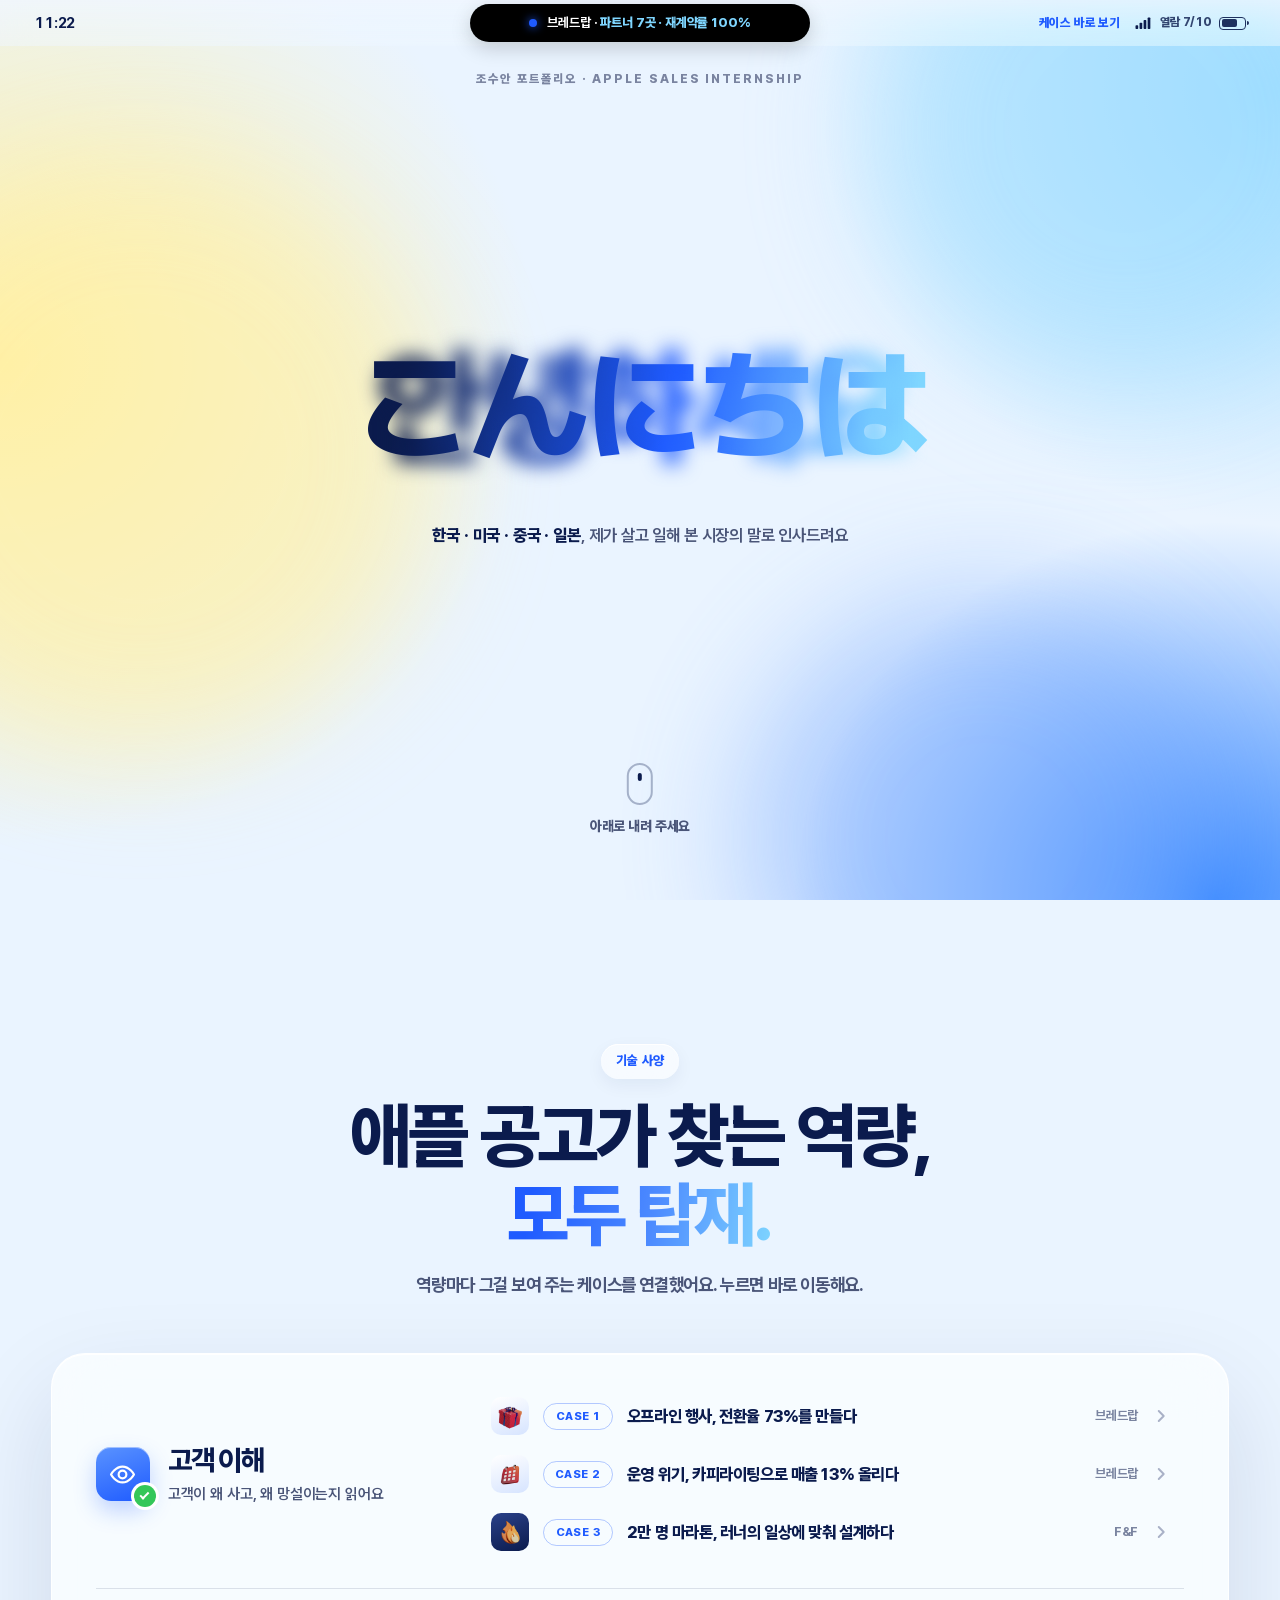
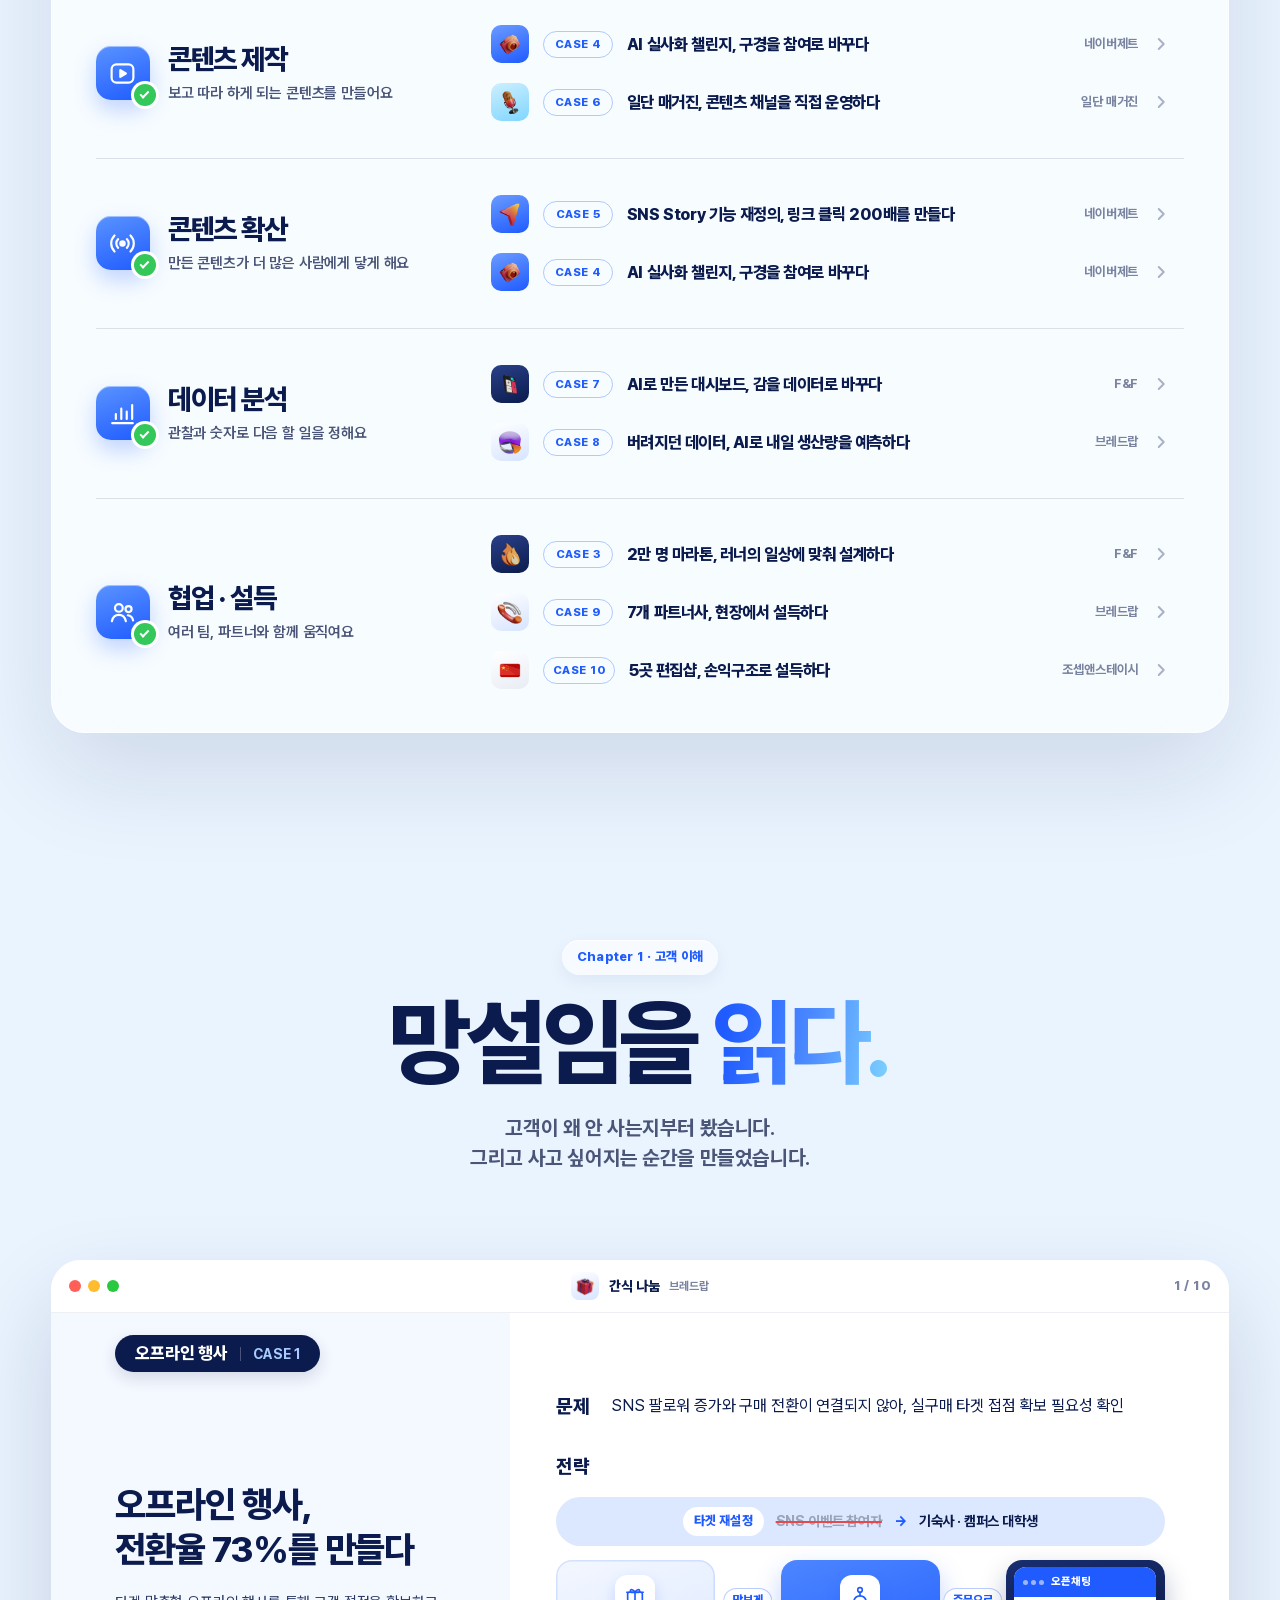
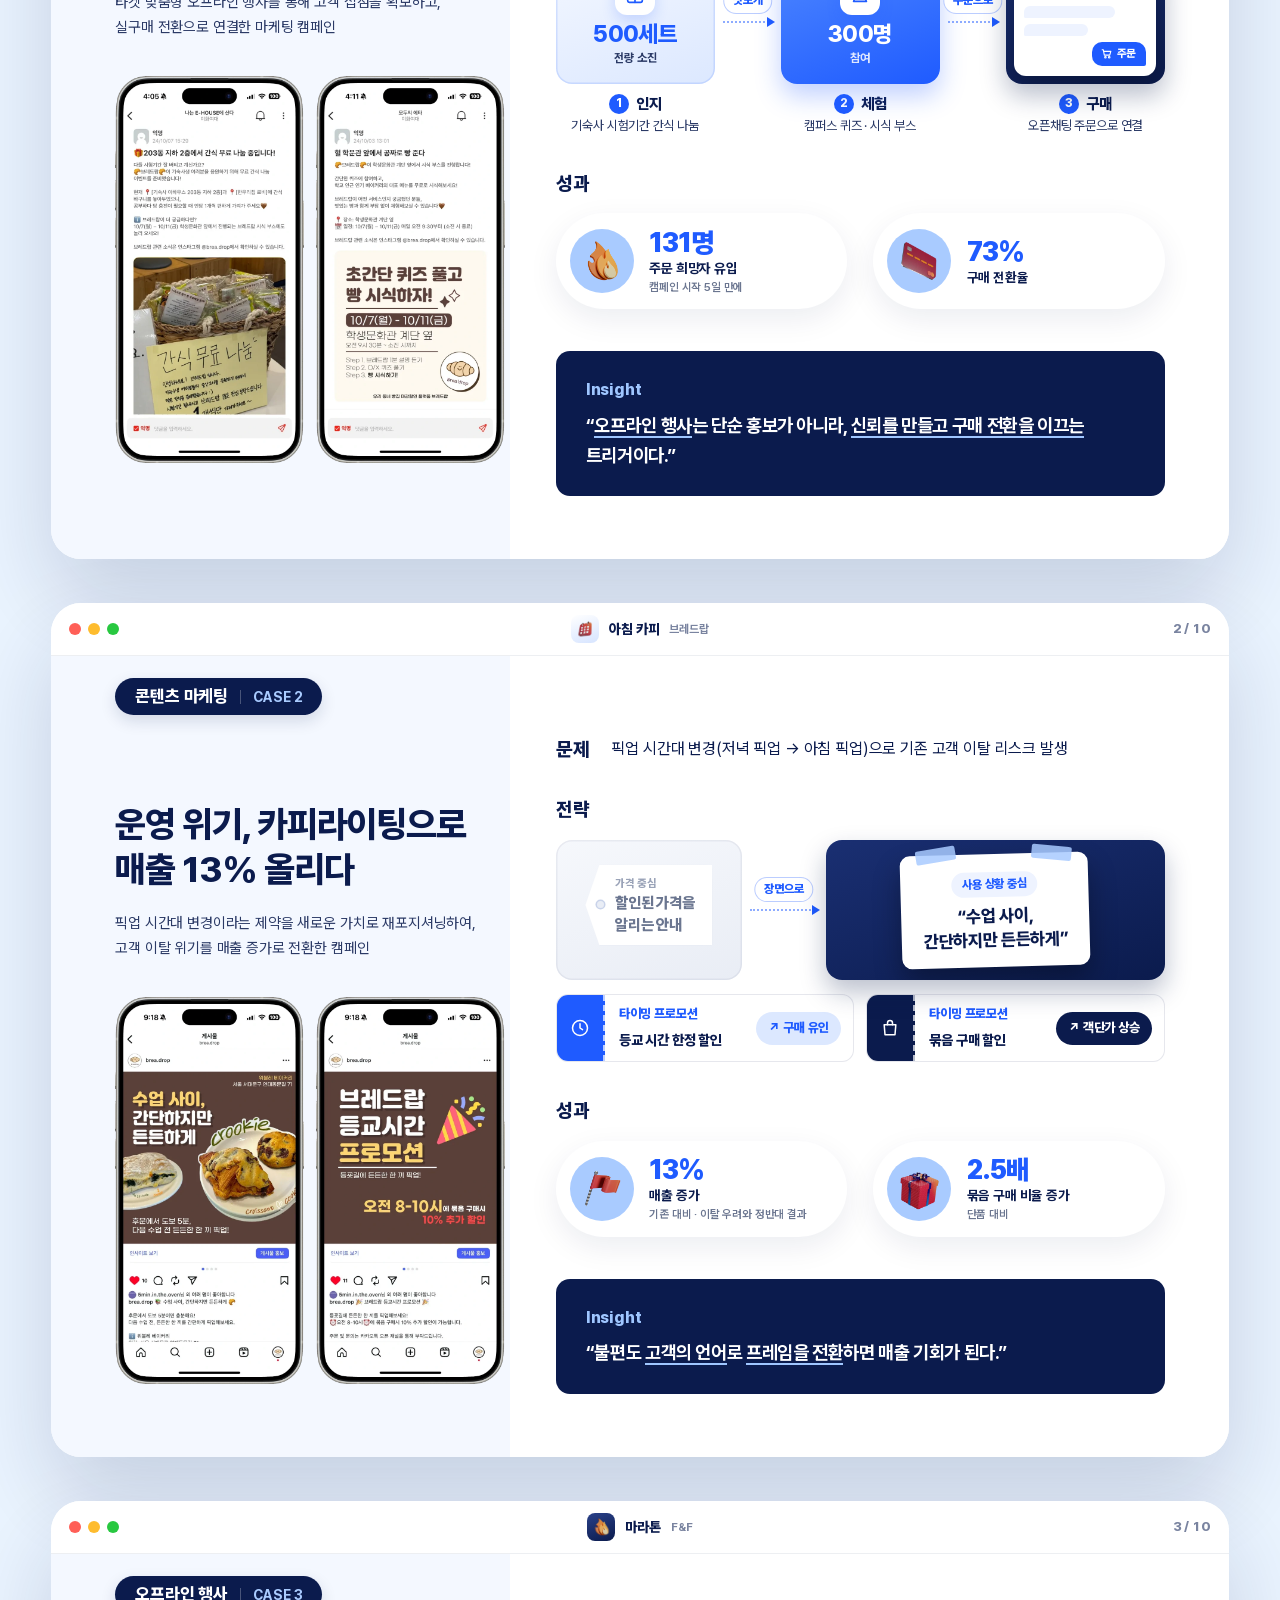
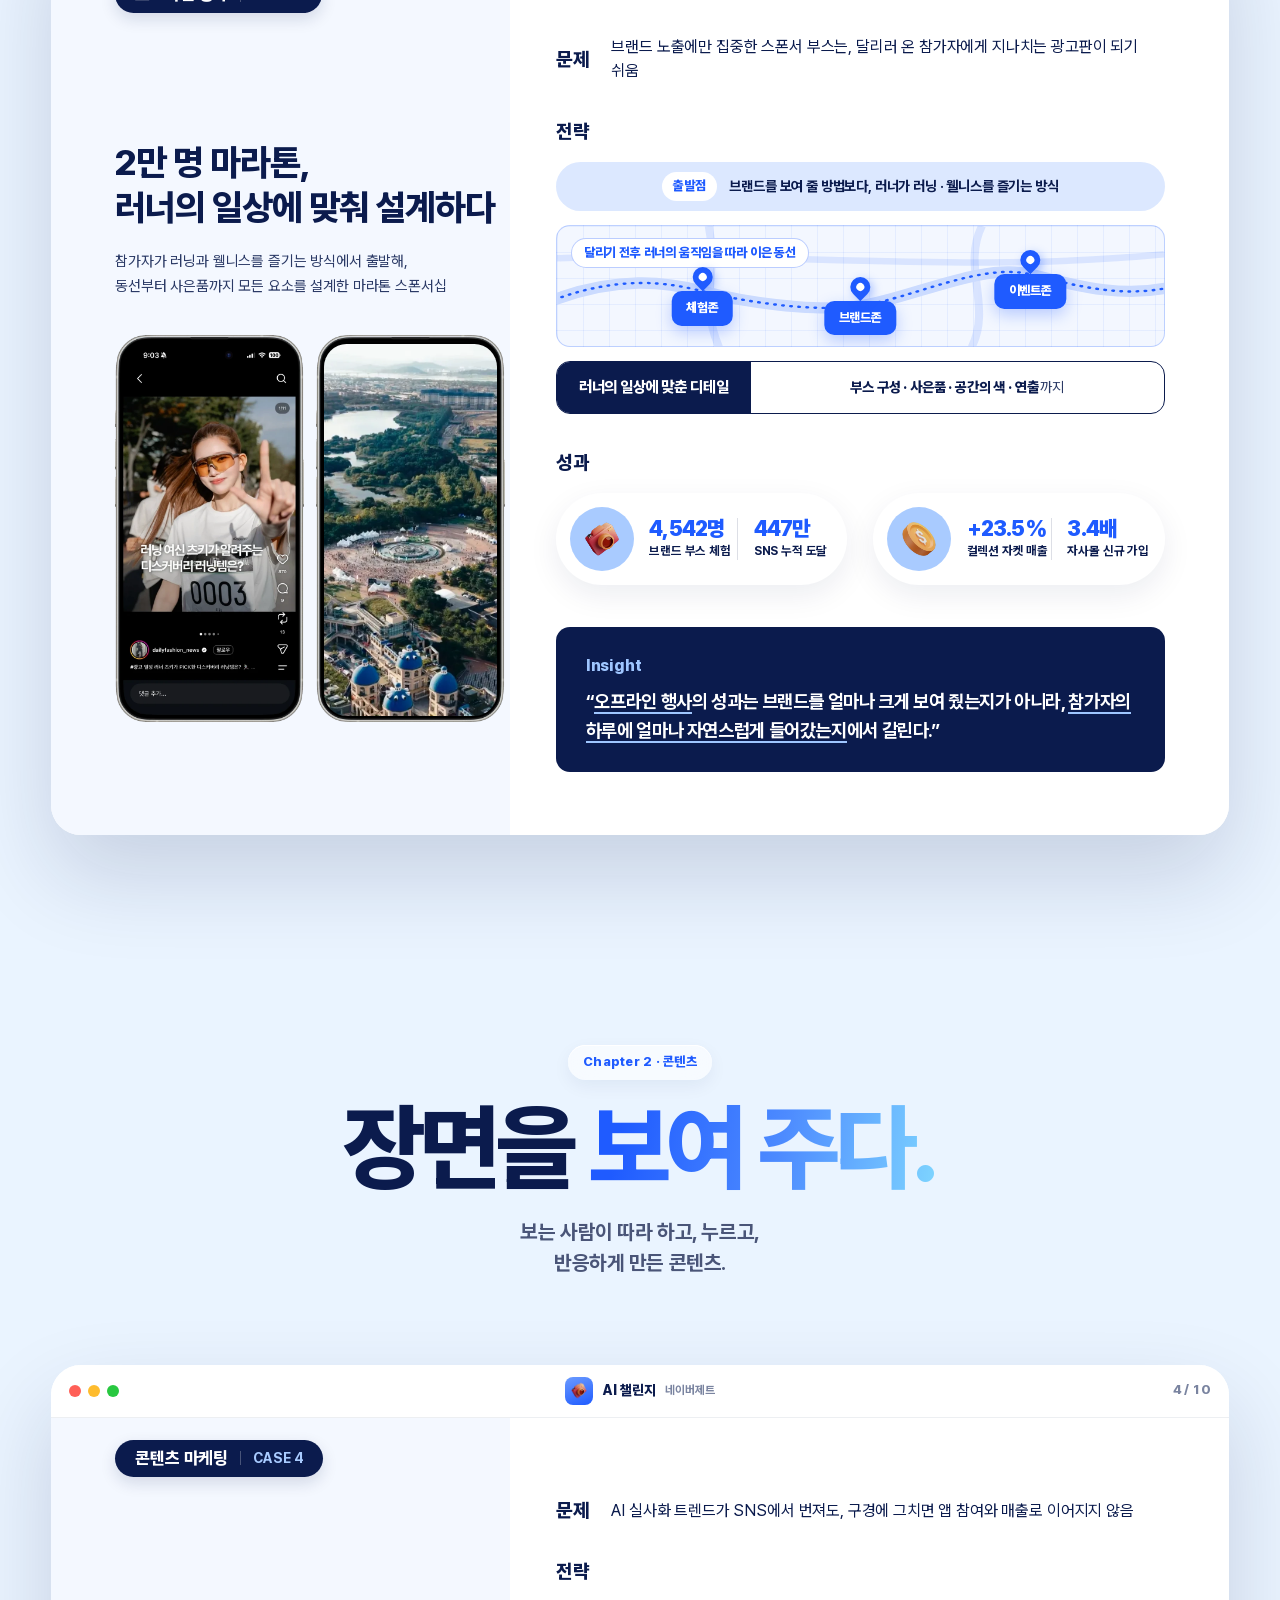
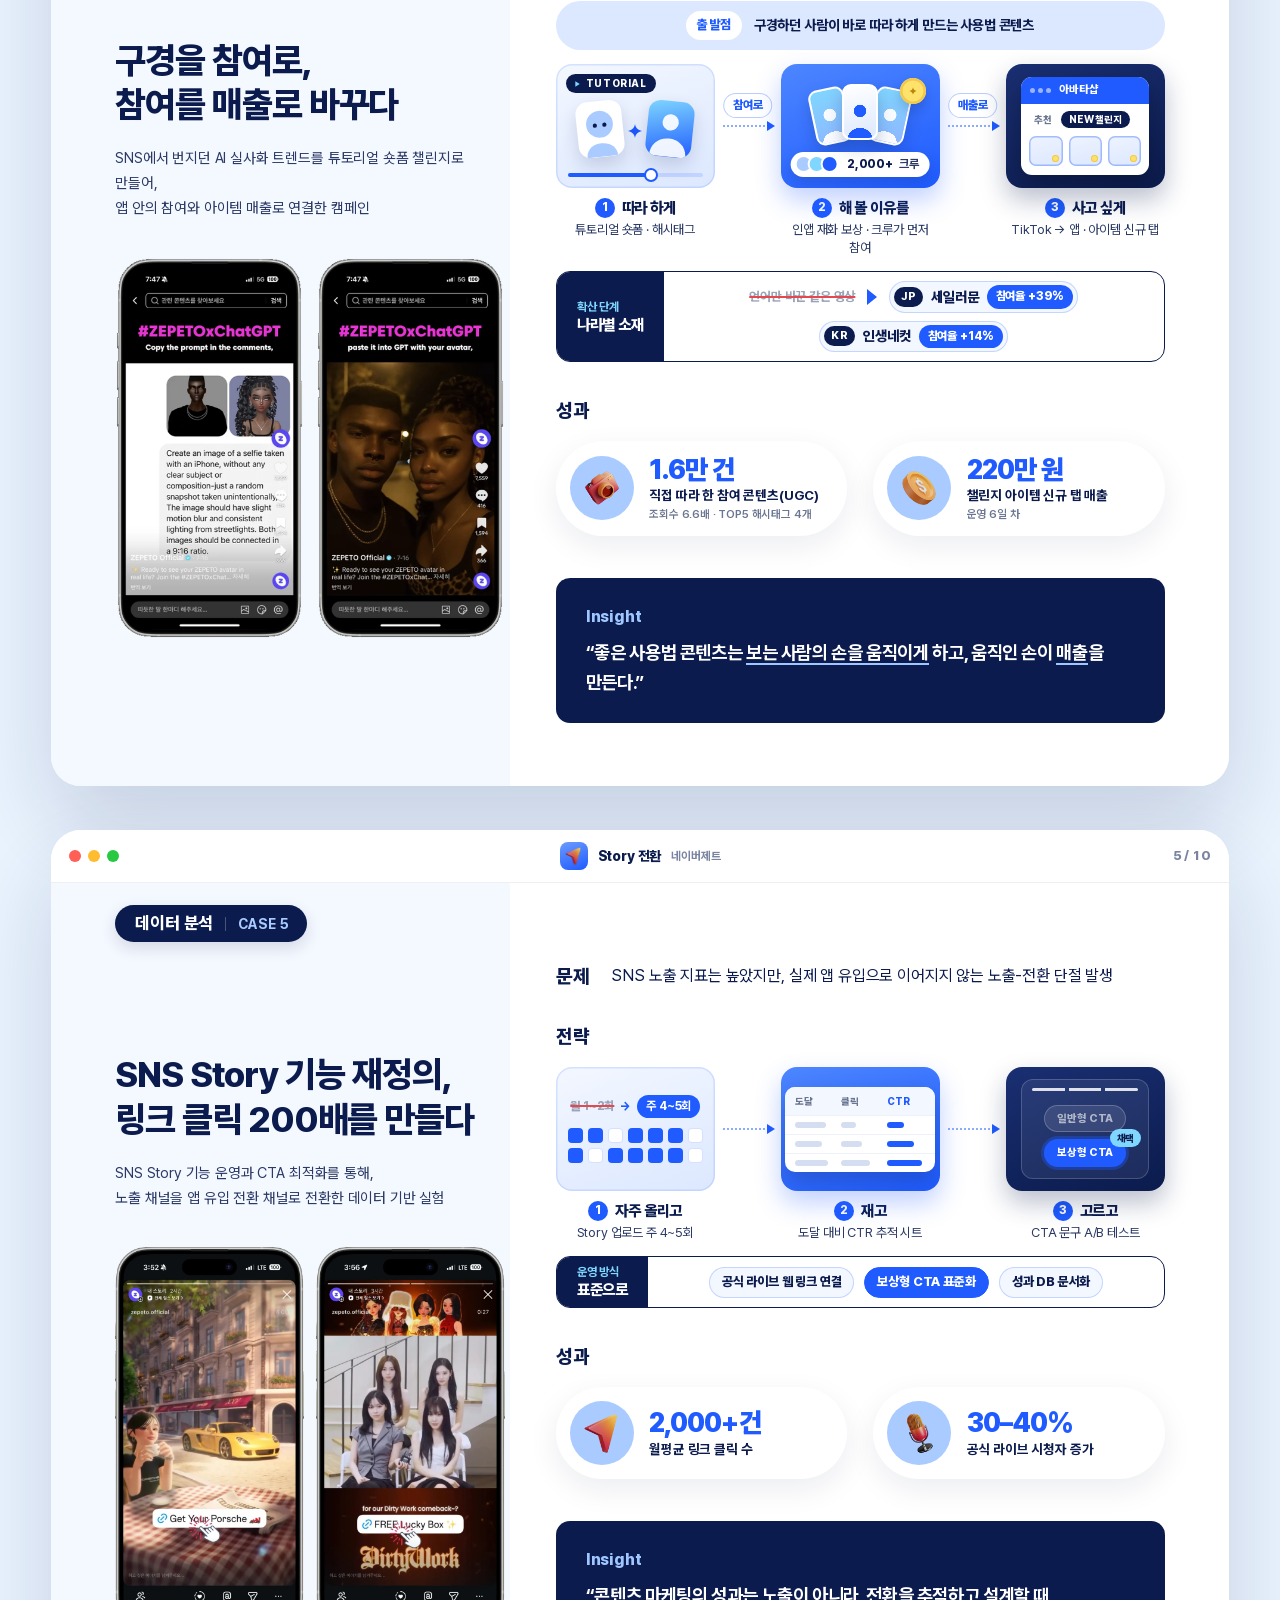
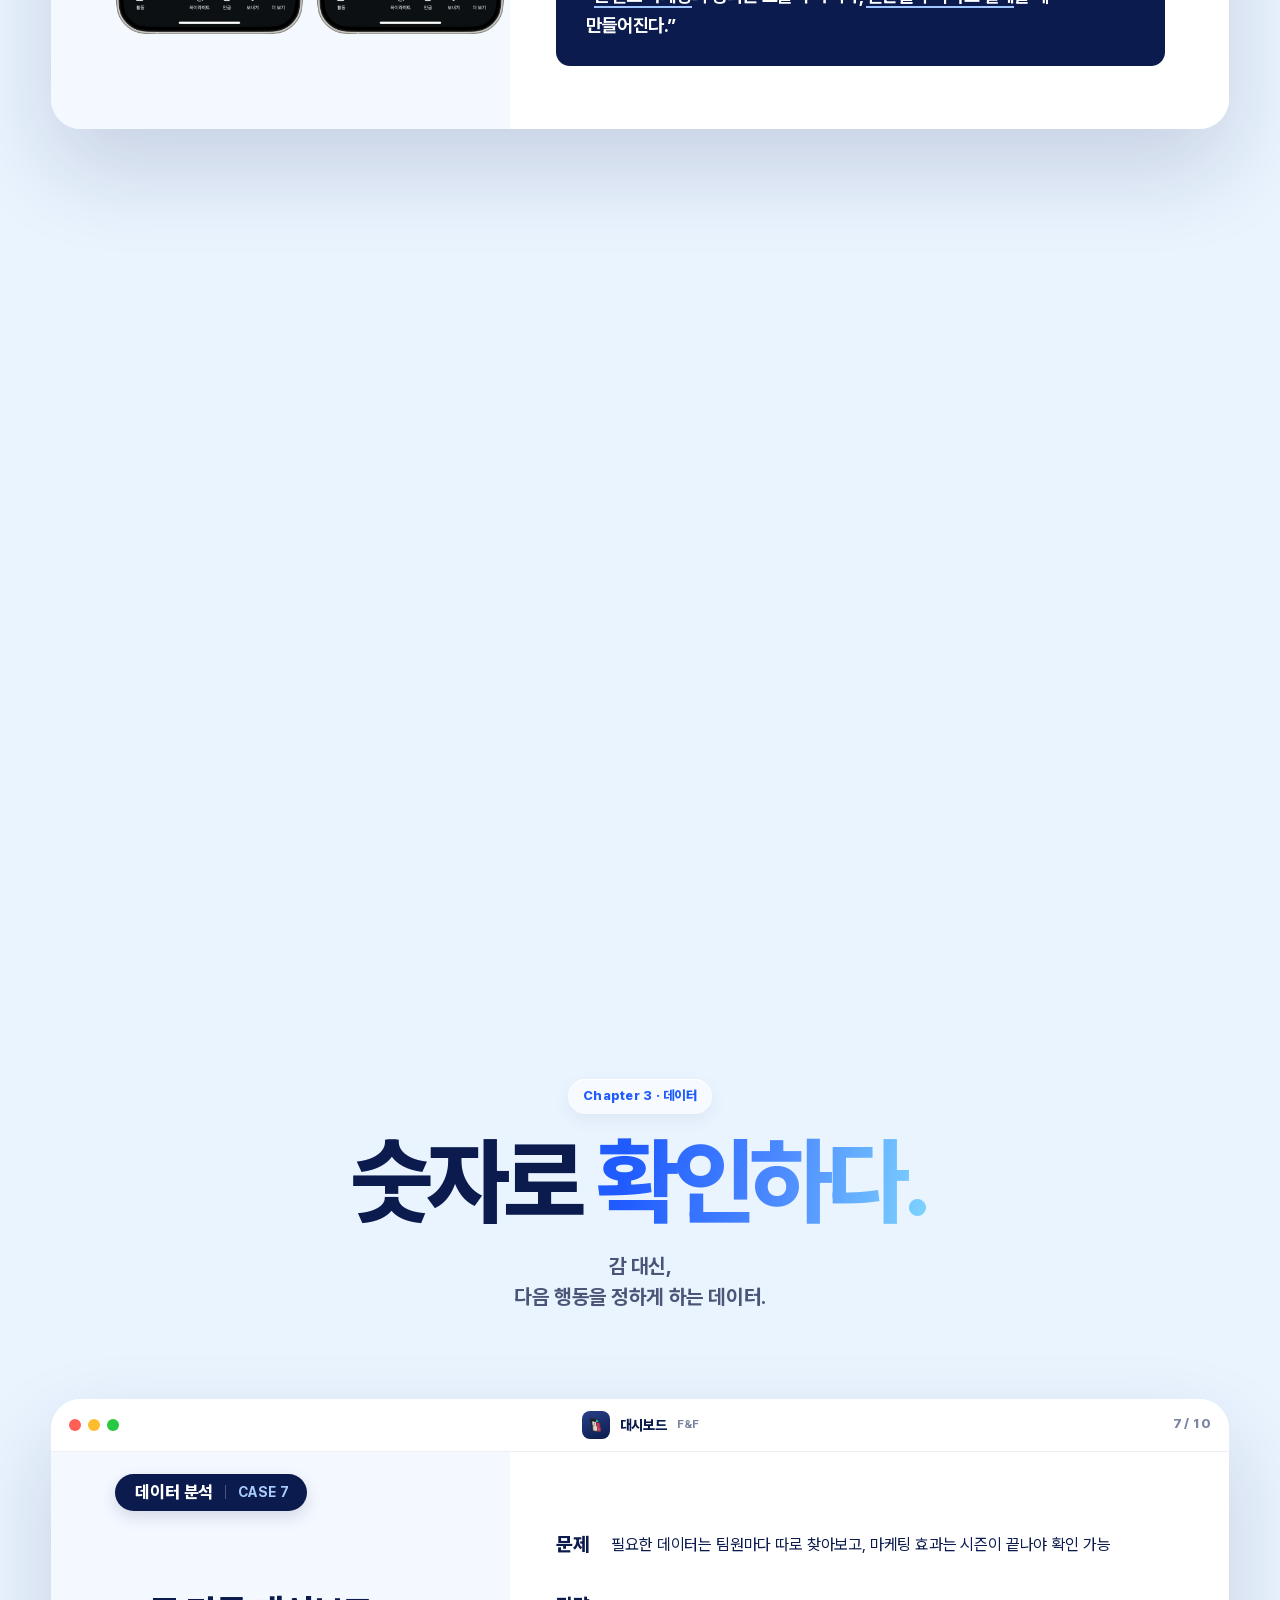
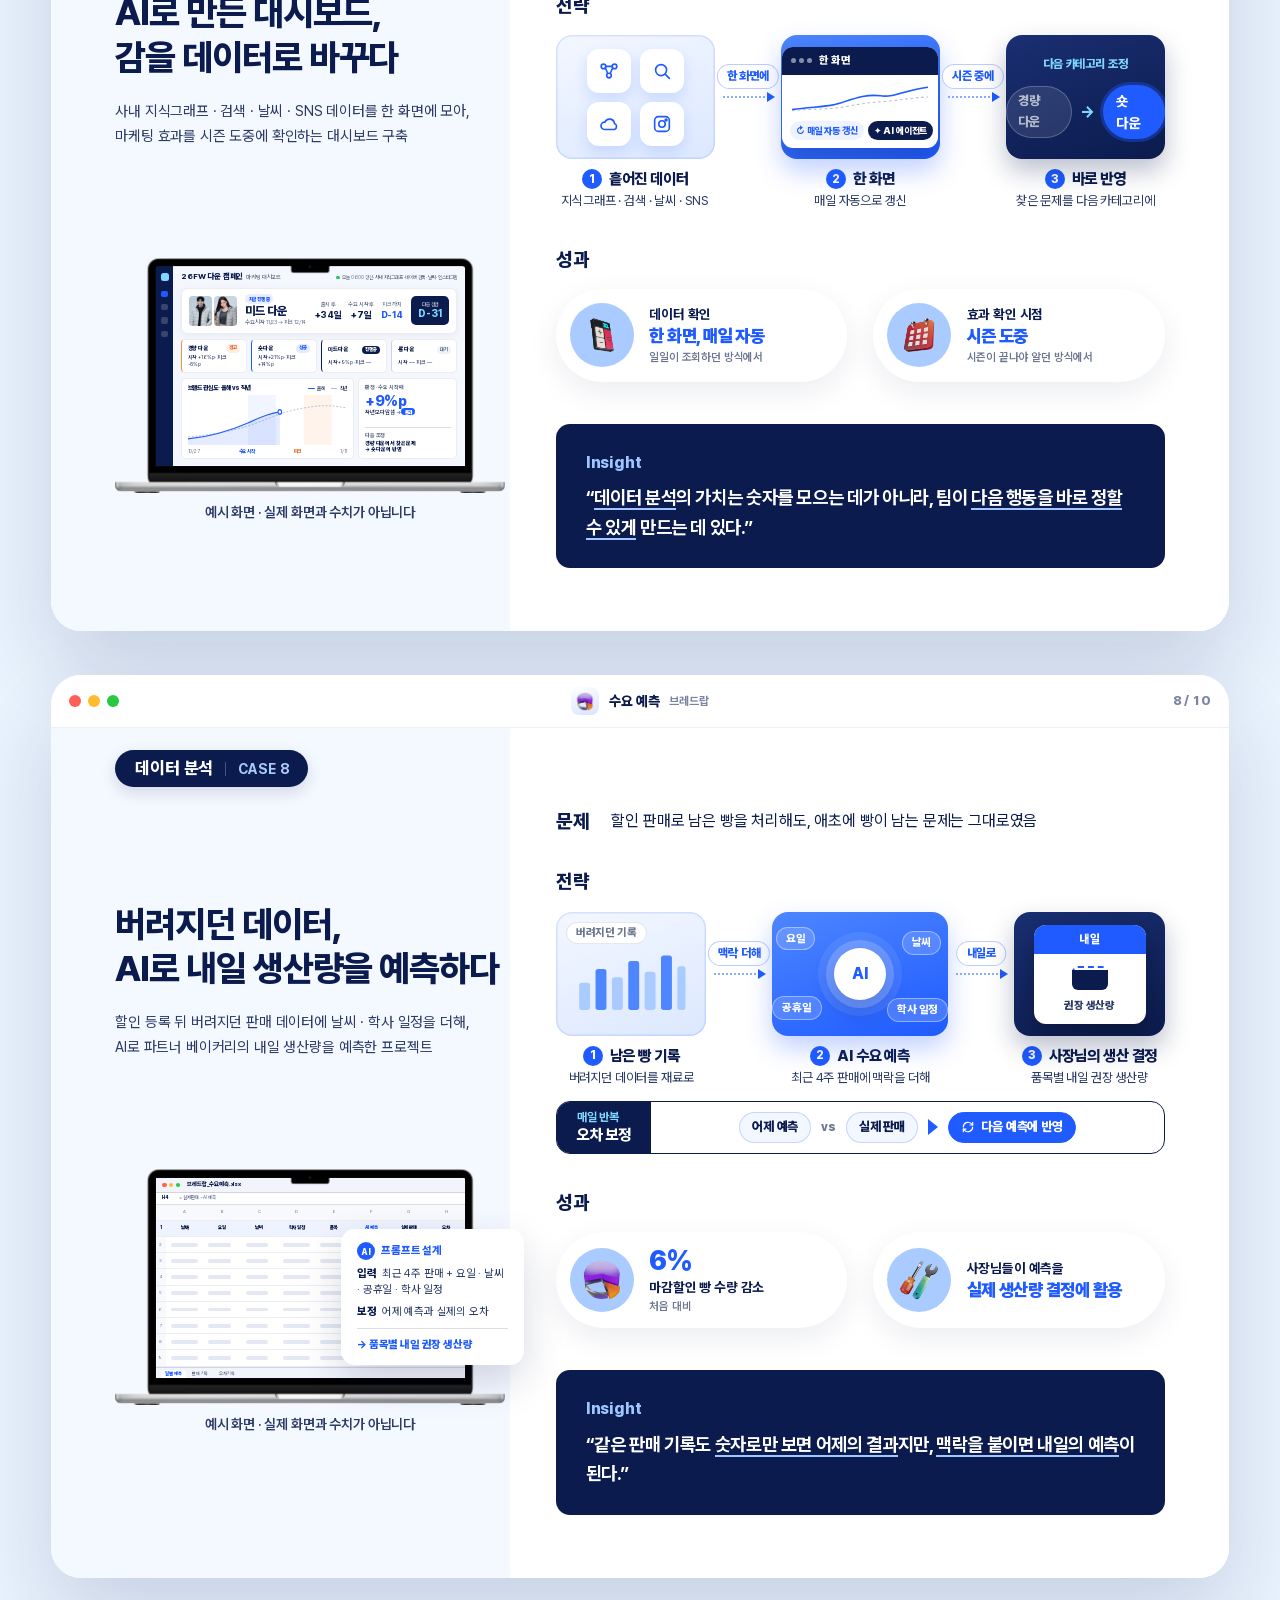
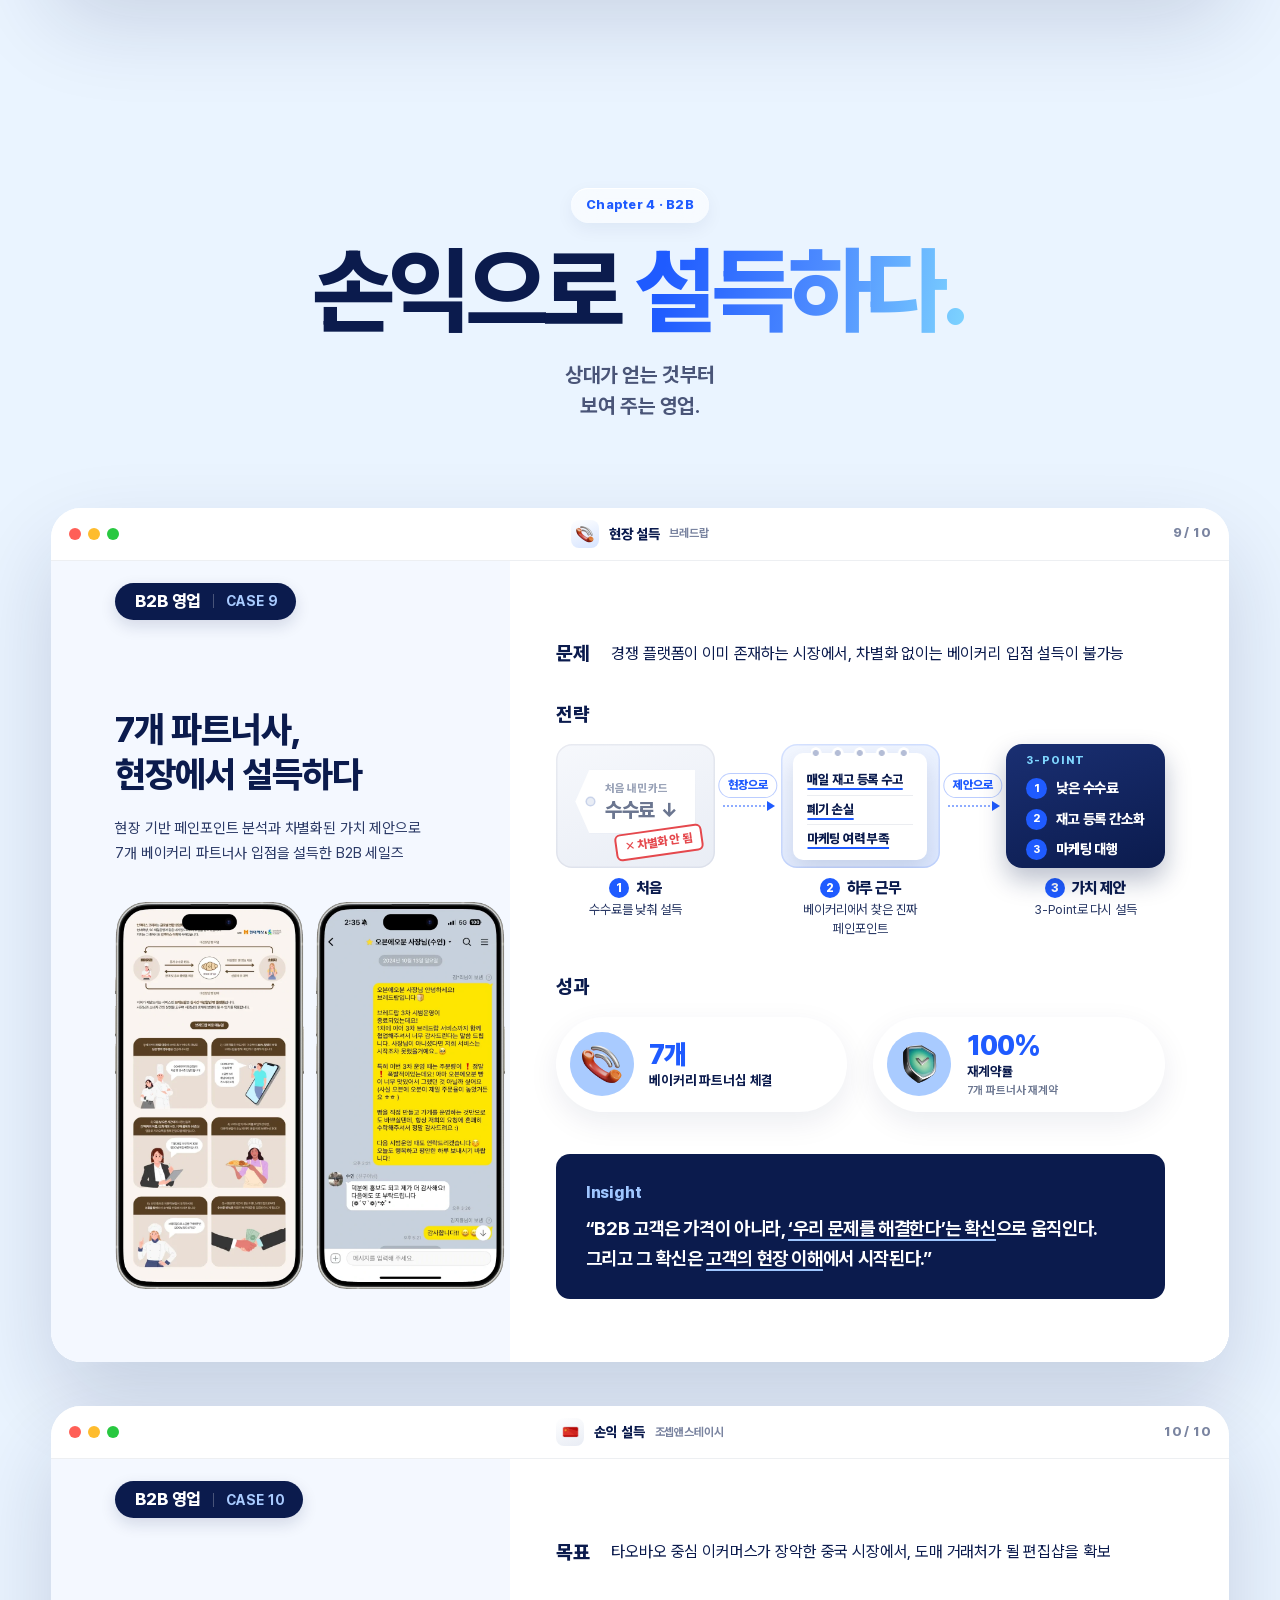
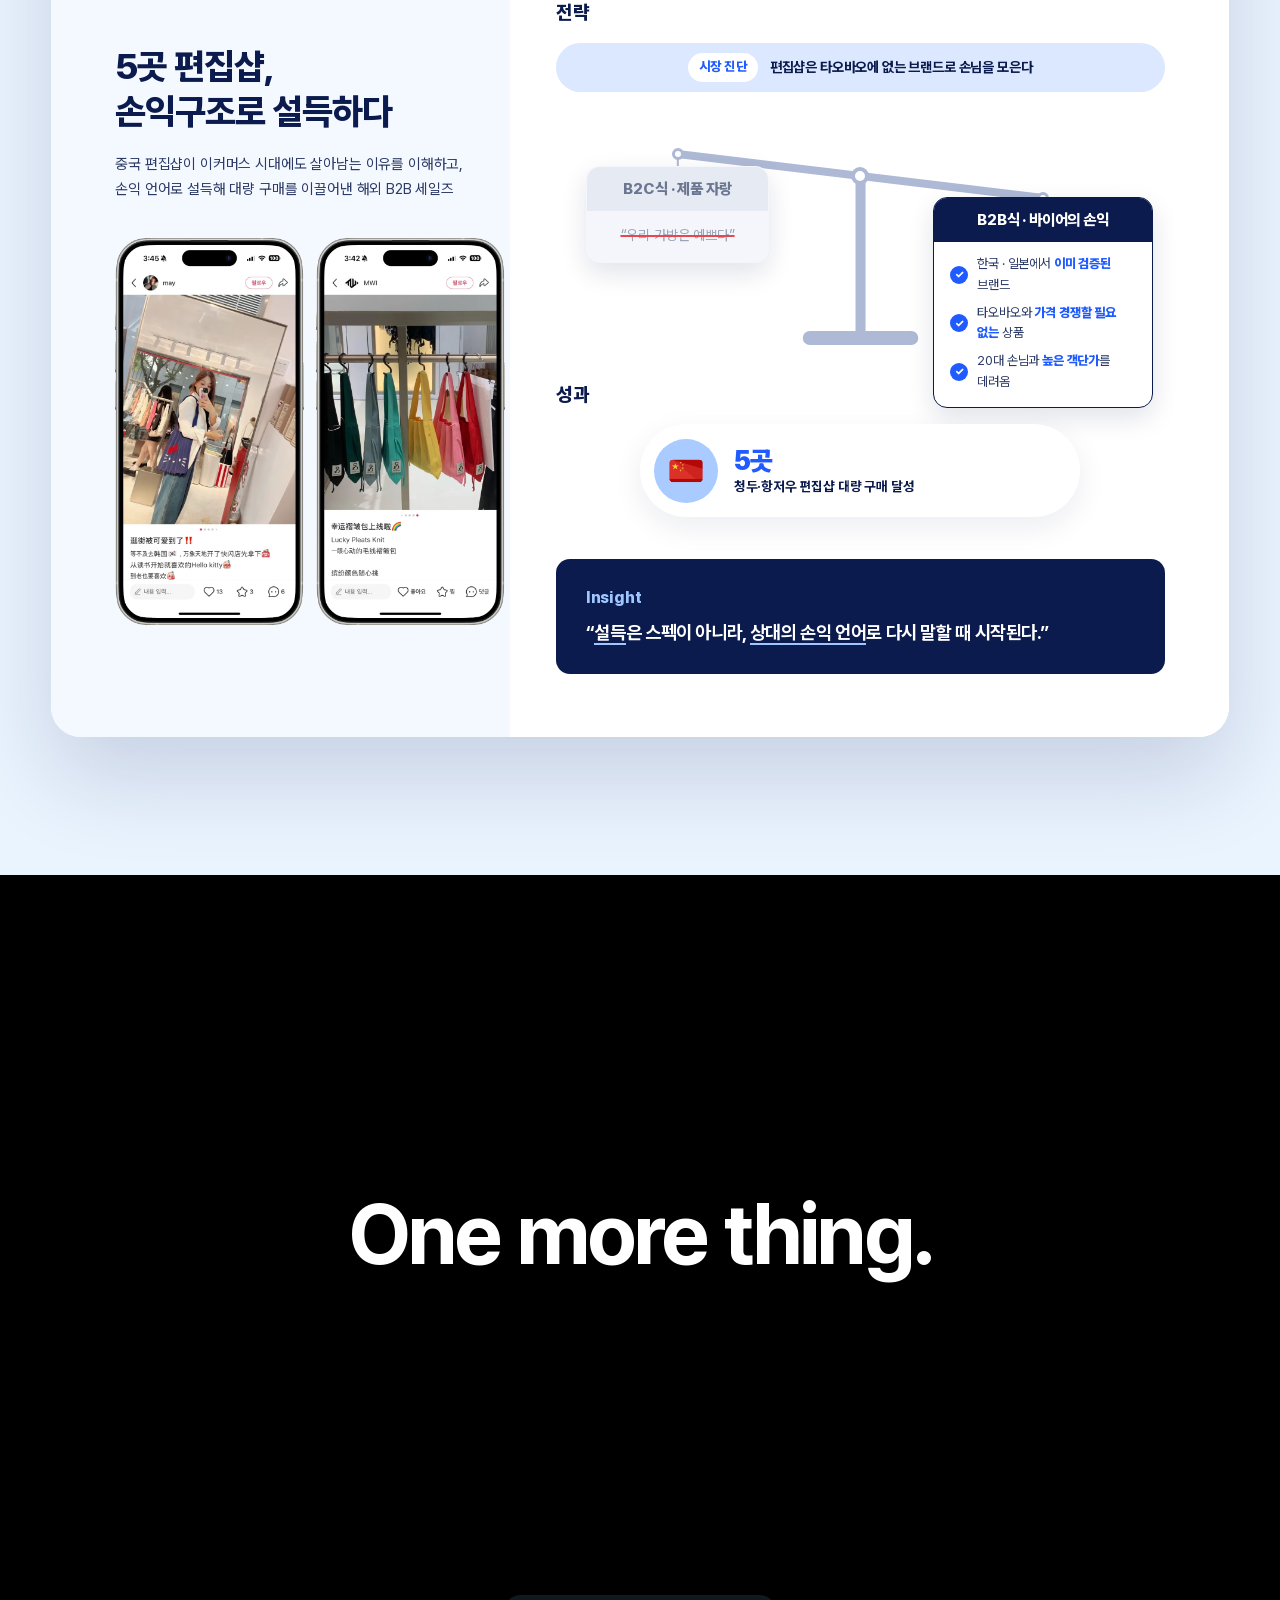
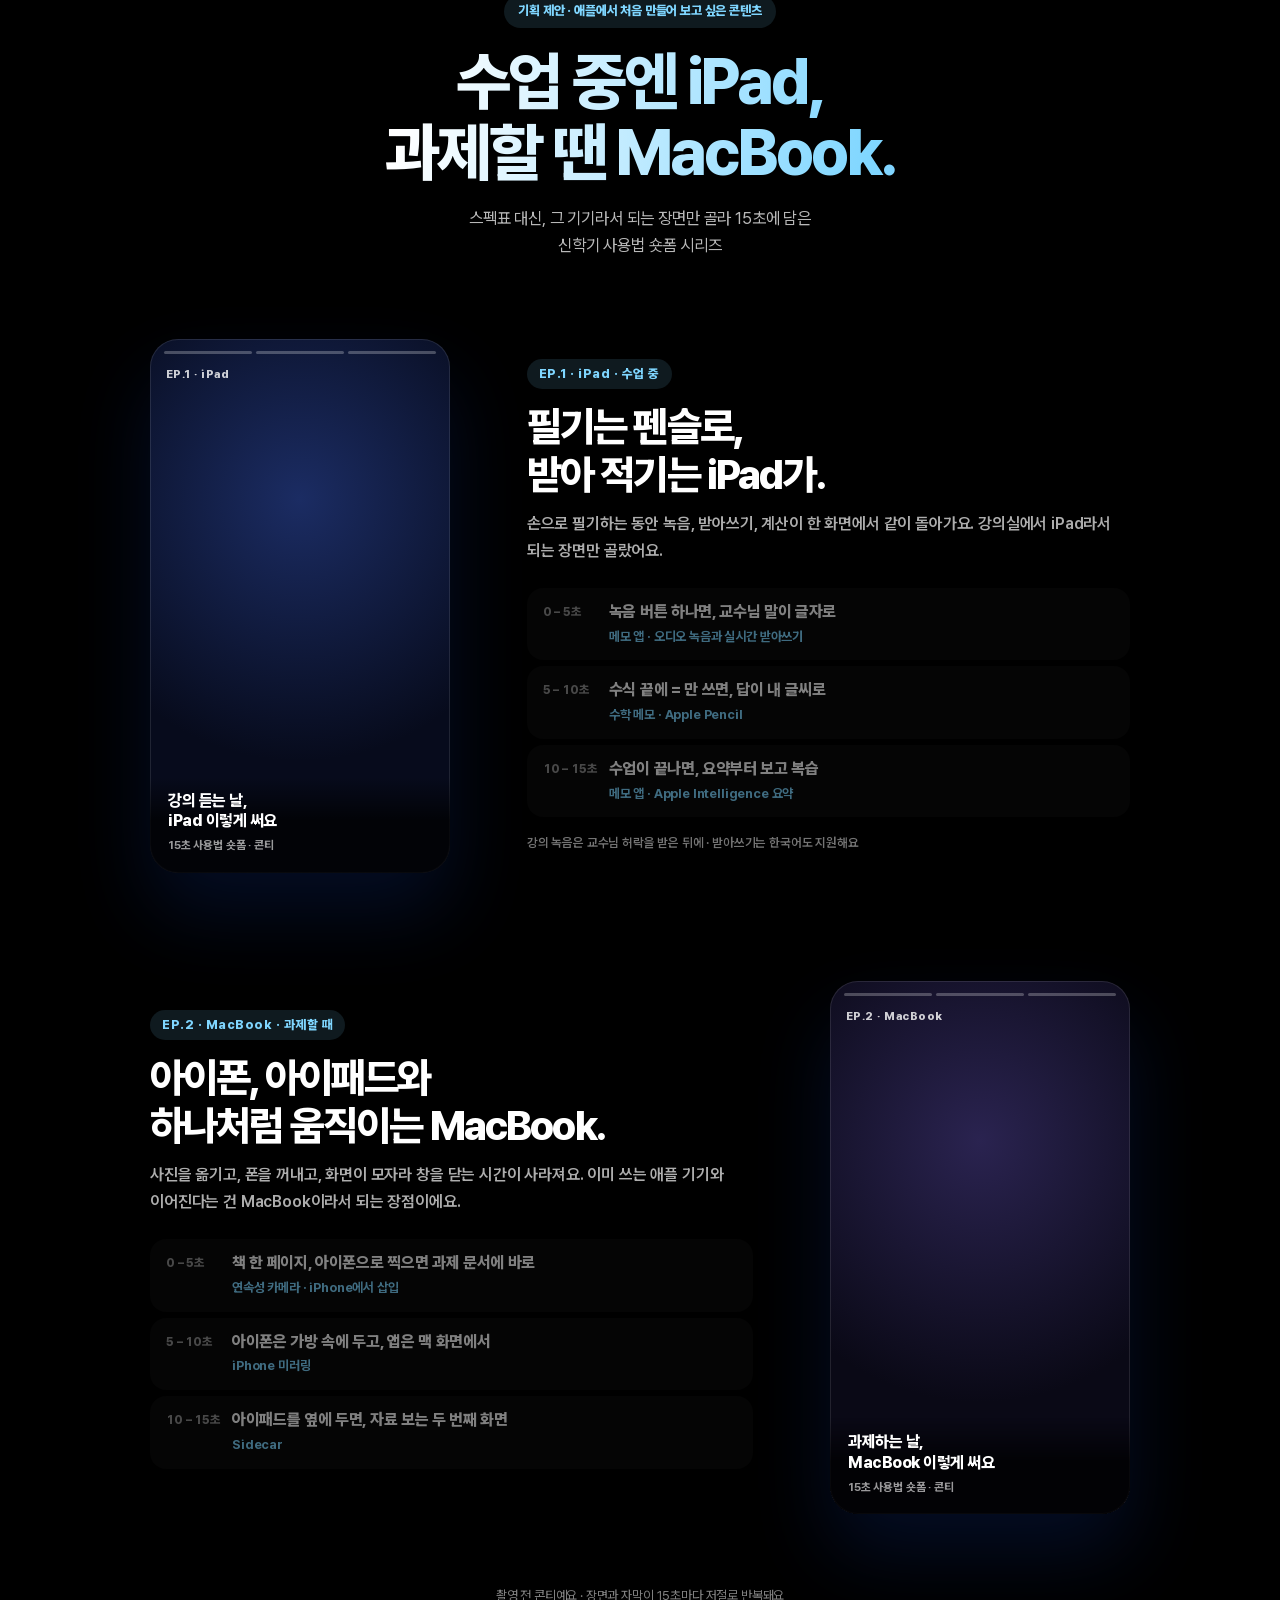
==== commit 8f30477f: "apple: Apple 지원용 v6 — 기술 사양 매칭 · 케이스 창 · iPad/MacBook 콘티 apple/ 전체를 시안 6 패키지로 교체. CSS·JS를 index.html" ====
--- a/apple/index.html
+++ b/apple/index.html
@@ -1,181 +1,383 @@
 <!DOCTYPE html>
 <html lang="ko">
 <head>
-  <meta charset="UTF-8">
-  <meta name="viewport" content="width=device-width, initial-scale=1.0">
-  <title>조수안 | 2022 - 2026 Portfolio</title>
-  <meta name="description" content="보이는 문제가 아닌, 진짜 원인을 짚는 조수안입니다. Marketing Strategy 포트폴리오 (2022 - 2026)">
-  <meta property="og:title" content="조수안 | 2022 - 2026 Portfolio">
-  <meta property="og:description" content="보이는 문제가 아닌, 진짜 원인을 짚는 조수안입니다.">
-  <meta property="og:type" content="website">
-  <link rel="icon" href="data:image/svg+xml,<svg xmlns='http://www.w3.org/2000/svg' viewBox='0 0 100 100'><rect width='100' height='100' rx='20' fill='%230B1B4D'/><text x='50' y='68' font-size='52' font-weight='700' text-anchor='middle' fill='%237FD6FF' font-family='sans-serif'>S</text></svg>">
-  <script>if("scrollRestoration" in history){history.scrollRestoration="manual";}</script>
-  <link rel="stylesheet" href="assets/style.css?v=202611180400">
+<meta charset="utf-8">
+<meta name="viewport" content="width=device-width, initial-scale=1">
+<title>조수안 포트폴리오 · Apple Sales Internship</title>
+<link rel="stylesheet" href="assets/style.css">
+<style>
+/*
+  VOICE   playful but calm: the reader just scrolls, each scene plays by itself
+  IDEA    meeting her like a new Apple device: hello → spec sheet (what the posting asks, which case shows it) → cases open as apps → one more thing
+  PICTURE glass panels over a soft wallpaper; cases open as app windows; two storyboards that play like shorts
+  COLOUR  her blue / navy / sky palette on a light wallpaper; one black band for the finale
+  LAYOUT  one long scroll; scenes start when they come into view; ten app windows in reading order
+*/
+:root { --nav-h: 46px; --a-navy: #0B1B4D; --a-blue: #1F5BFF; --a-sky: #7FD6FF; --a-dim: #4A5578; --a-mute: #7A84A0; --a-ease: cubic-bezier(.22,1,.36,1); --a-spring: cubic-bezier(.34,1.32,.5,1); --a-grad: linear-gradient(100deg, #1F5BFF 10%, #4D8BFF 55%, #7FD6FF 100%); }
+html { scroll-behavior: smooth; scroll-padding-top: 46px; scroll-snap-type: none !important; }
+body.ap { color: var(--a-navy); overflow-x: clip; }
+:where(body.ap button) { font: inherit; color: inherit; background: none; border: 0; cursor: pointer; padding: 0; }
+:where(body.ap a) { color: inherit; text-decoration: none; }
+body.ap i, body.ap em { font-style: normal; }
+body.ap :focus { outline: none; } body.ap :focus-visible { outline: 3px solid rgba(31,91,255,.45); outline-offset: 3px; border-radius: 8px; }
+.wall { position: fixed; inset: 0; z-index: -1; pointer-events: none; overflow: hidden; }
+.wall i { position: absolute; border-radius: 50%; filter: blur(60px); opacity: .55; animation: drift 18s ease-in-out infinite alternate; }
+.wall .b1 { width: 46vw; height: 46vw; left: -12vw; top: 18vh; background: #FFF0A6; }
+.wall .b2 { width: 40vw; height: 40vw; right: -8vw; top: -14vh; background: #9FDDFF; animation-delay: -6s; }
+.wall .b3 { width: 38vw; height: 38vw; right: 4vw; bottom: -20vh; background: #6FA4FF; opacity: .45; animation-delay: -11s; }
+@keyframes drift { to { transform: translate(4vw, -3vh) scale(1.08); } }
+.wrap { width: min(1180px, 100% - 2 * max(4vw, 18px)); margin-inline: auto; }
+.rv { opacity: 0; transform: translateY(26px); transition: opacity .9s var(--a-ease), transform .9s var(--a-ease); }
+.rv.is-in { opacity: 1; transform: none; }
+
+/* ---------- status bar: clock · island · battery (= cases read) ---------- */
+.sb { position: fixed; left: 0; right: 0; top: 0; z-index: 900; height: 46px; display: grid; grid-template-columns: 1fr auto 1fr; align-items: center; padding: 0 clamp(16px, 3vw, 34px); font-weight: 700; font-size: 15px; background: linear-gradient(rgba(240,246,255,.82), rgba(240,246,255,.55)); backdrop-filter: blur(16px) saturate(1.6); -webkit-backdrop-filter: blur(16px) saturate(1.6); transition: background .5s, color .5s; }
+body.is-dark .sb { background: linear-gradient(rgba(0,0,0,.8), rgba(0,0,0,.5)); color: #fff; }
+.sb__time { justify-self: start; font-variant-numeric: tabular-nums; }
+.sb__sys { justify-self: end; display: flex; align-items: center; gap: 8px; }
+.sb__sys svg { width: 18px; height: 18px; fill: currentColor; }
+.sb__skip { font-size: 12.5px; font-weight: 800; color: var(--a-blue); margin-right: 6px; transition: opacity .4s; }
+body.past-setup .sb__skip { opacity: 0; pointer-events: none; }
+.batt { display: inline-flex; align-items: center; gap: 7px; }
+.batt b { font-size: 12px; font-weight: 800; opacity: .8; font-variant-numeric: tabular-nums; }
+.batt__b { position: relative; width: 27px; height: 13px; border: 1.5px solid currentColor; border-radius: 4px; opacity: .9; }
+.batt__b::after { content: ""; position: absolute; right: -4px; top: 3px; width: 2px; height: 4px; border-radius: 0 2px 2px 0; background: currentColor; }
+.batt__b i { position: absolute; left: 1.5px; top: 1.5px; bottom: 1.5px; width: 0; border-radius: 2px; background: currentColor; transition: width .8s var(--a-ease), background .4s; }
+body.is-full .batt__b i { background: #34C759; }
+.isl { justify-self: center; height: 32px; min-width: 120px; max-width: min(560px, 74vw); padding: 0 18px; border-radius: 999px; background: #000; color: #fff; display: flex; align-items: center; justify-content: center; gap: 10px; overflow: hidden; transition: min-width .55s var(--a-spring), height .55s var(--a-spring); box-shadow: 0 6px 20px rgba(0,0,0,.18); }
+.isl__dot { width: 8px; height: 8px; border-radius: 50%; background: var(--a-blue); box-shadow: 0 0 10px var(--a-blue); flex: none; opacity: 0; transition: opacity .3s; }
+.isl__t { font-size: 13px; font-weight: 700; white-space: nowrap; overflow: hidden; text-overflow: ellipsis; opacity: 0; transform: scale(.92); transition: opacity .3s, transform .3s; }
+.isl__t b { color: var(--a-sky); font-weight: 800; }
+.isl.is-open { min-width: 340px; height: 38px; }
+.isl.is-open .isl__t, .isl.is-open .isl__dot { opacity: 1; transform: none; }
+body.is-dark .isl { box-shadow: 0 0 0 1px rgba(255,255,255,.14); }
+
+/* ---------- 01 hello ---------- */
+.hello { position: relative; min-height: 100svh; display: flex; flex-direction: column; align-items: center; justify-content: center; text-align: center; padding: 80px 20px 120px; }
+.hello__brand { position: absolute; left: 0; right: 0; top: 70px; font-size: 12px; font-weight: 800; letter-spacing: .16em; color: var(--a-mute); }
+.hello__stage { display: grid; place-items: center; height: clamp(110px, 15vw, 210px); }
+.hello__w { grid-area: 1 / 1; font-size: clamp(64px, 10vw, 156px); font-weight: 800; letter-spacing: -0.045em; line-height: 1.1; padding: 0 .06em; background: linear-gradient(100deg, var(--a-navy) 10%, var(--a-blue) 55%, var(--a-sky) 95%); -webkit-background-clip: text; background-clip: text; color: transparent; opacity: 0; transform: translateY(18px) scale(.98); filter: blur(10px); transition: opacity .9s var(--a-ease), transform .9s var(--a-ease), filter .9s var(--a-ease); }
+.hello__w.on { opacity: 1; transform: none; filter: none; }
+.hello__sub { margin-top: 18px; font-size: clamp(15px, 1.3vw, 19px); font-weight: 600; color: var(--a-dim); }
+.hello__sub b { color: var(--a-navy); font-weight: 800; }
+.hello__hint { position: absolute; left: 50%; bottom: clamp(36px, 7vh, 70px); transform: translateX(-50%); display: flex; flex-direction: column; align-items: center; gap: 10px; font-size: 14px; font-weight: 800; color: var(--a-dim); }
+.hello__hint i { width: 26px; height: 42px; border-radius: 999px; border: 2px solid rgba(11,27,77,.3); position: relative; }
+.hello__hint i::after { content: ""; position: absolute; left: 50%; top: 8px; width: 4px; height: 8px; margin-left: -2px; border-radius: 4px; background: var(--a-navy); animation: wheel 1.6s ease-in-out infinite; }
+@keyframes wheel { 60% { transform: translateY(12px); opacity: 0; } 61% { transform: none; opacity: 0; } 100% { opacity: 1; } }
+
+/* ---------- spec sheet: what the posting asks for, and the cases that show it ---------- */
+.spec { padding: clamp(110px, 16vh, 170px) 0 clamp(10px, 3vh, 30px); }
+.spec__head { text-align: center; }
+.pill { display: inline-block; font-size: 13px; font-weight: 800; color: var(--a-blue); letter-spacing: .02em; padding: 7px 15px; border-radius: 999px; background: rgba(255,255,255,.6); backdrop-filter: blur(14px); -webkit-backdrop-filter: blur(14px); box-shadow: 0 6px 18px rgba(11,27,77,.06), inset 0 1px 0 #fff; }
+.spec__h { margin-top: 18px; font-size: clamp(40px, 5.6vw, 84px); font-weight: 800; letter-spacing: -0.05em; line-height: 1.1; }
+.spec__h em { background: var(--a-grad); -webkit-background-clip: text; background-clip: text; color: transparent; padding-right: .04em; }
+.spec__s { margin-top: 18px; font-size: clamp(16px, 1.4vw, 20px); font-weight: 700; color: var(--a-dim); line-height: 1.5; letter-spacing: -0.02em; }
+.spec__box { margin-top: clamp(40px, 6vh, 64px); background: rgba(255,255,255,.68); backdrop-filter: blur(30px) saturate(1.6); -webkit-backdrop-filter: blur(30px) saturate(1.6); border: 1px solid rgba(255,255,255,.85); border-radius: 34px; padding: 6px clamp(18px, 3.4vw, 48px); box-shadow: 0 40px 100px rgba(11,27,77,.12), inset 0 1px 0 #fff; }
+.sp { position: relative; display: grid; grid-template-columns: minmax(0, 330px) minmax(0, 1fr); gap: clamp(20px, 4vw, 56px); align-items: center; padding: 28px 0; opacity: 0; transform: translateY(16px); transition: opacity .7s var(--a-ease), transform .7s var(--a-ease); }
+.sp.is-on { opacity: 1; transform: none; }
+.sp + .sp::before { content: ""; position: absolute; left: 0; right: 0; top: 0; height: 1px; background: rgba(11,27,77,.12); }
+.sp__k { display: grid; grid-template-columns: 54px minmax(0, 1fr); column-gap: 18px; align-items: center; }
+.sp__ico { position: relative; grid-row: span 2; width: 54px; height: 54px; border-radius: 15px; background: linear-gradient(160deg, #5A93FF, #1F5BFF); display: grid; place-items: center; box-shadow: 0 10px 22px rgba(31,91,255,.26), inset 0 1px 0 rgba(255,255,255,.45); }
+.sp__ico svg { width: 29px; height: 29px; fill: none; stroke: #fff; stroke-width: 1.8; stroke-linecap: round; stroke-linejoin: round; }
+.sp__ok { position: absolute; right: -6px; bottom: -6px; width: 22px; height: 22px; border-radius: 50%; background: #34C759; box-shadow: 0 0 0 3px #fff; transform: scale(0); transition: transform .5s .35s var(--a-spring); }
+.sp__ok::after { content: ""; position: absolute; left: 8px; top: 4.5px; width: 4.5px; height: 9px; border: solid #fff; border-width: 0 2.4px 2.4px 0; transform: rotate(45deg); }
+.sp.is-on .sp__ok { transform: none; }
+.sp__k h3 { font-size: clamp(24px, 2.2vw, 30px); font-weight: 800; letter-spacing: -0.04em; line-height: 1.2; }
+.sp__k p { margin-top: 5px; font-size: 15px; font-weight: 600; color: var(--a-dim); line-height: 1.5; letter-spacing: -0.01em; }
+.sp__cs { display: grid; gap: 2px; }
+.spc { display: grid; grid-template-columns: 38px auto minmax(0, 1fr) auto 18px; align-items: center; gap: 14px; padding: 9px 14px; border-radius: 16px; transition: background .25s, box-shadow .25s; }
+.spc:hover { background: #fff; box-shadow: 0 6px 18px rgba(11,27,77,.08); }
+.spc .ic { width: 38px; border-radius: 10px; box-shadow: none; }
+.spc .ic img { filter: none; }
+.spc__n { min-width: 70px; text-align: center; font-size: 11.5px; font-weight: 800; color: var(--a-blue); border: 1.5px solid rgba(31,91,255,.32); border-radius: 999px; padding: 3px 9px; letter-spacing: .04em; white-space: nowrap; }
+.spc__t { font-size: 16.5px; font-weight: 800; letter-spacing: -0.025em; line-height: 1.35; }
+.spc__p { font-size: 13px; font-weight: 700; color: var(--a-mute); white-space: nowrap; }
+.spc__go { width: 18px; height: 18px; fill: none; stroke: #A9B1C7; stroke-width: 2.2; stroke-linecap: round; stroke-linejoin: round; transition: transform .25s, stroke .25s; }
+.spc:hover .spc__go { transform: translateX(3px); stroke: var(--a-blue); }
+
+/* ---------- chapter titles ---------- */
+.chap { padding: clamp(130px, 20vh, 210px) 0 clamp(50px, 8vh, 80px); text-align: center; }
+.chap__eye { display: inline-block; font-size: 13px; font-weight: 800; color: var(--a-blue); letter-spacing: .02em; padding: 7px 15px; border-radius: 999px; background: rgba(255,255,255,.6); backdrop-filter: blur(14px); box-shadow: 0 6px 18px rgba(11,27,77,.06), inset 0 1px 0 #fff; }
+.chap__h { margin-top: 18px; font-size: clamp(52px, 7.4vw, 108px); font-weight: 800; letter-spacing: -0.055em; line-height: 1.05; }
+.chap__h em { background: var(--a-grad); -webkit-background-clip: text; background-clip: text; color: transparent; padding-right: .04em; }
+.chap__s { margin: 20px auto 0; font-size: clamp(17px, 1.6vw, 22px); font-weight: 700; color: var(--a-dim); line-height: 1.5; letter-spacing: -0.02em; }
+
+/* ---------- cases open as app windows ---------- */
+.ic { position: relative; width: 60px; aspect-ratio: 1; border-radius: 24%; display: inline-flex; align-items: center; justify-content: center; box-shadow: 0 12px 26px rgba(11,27,77,.16), inset 0 1px 0 rgba(255,255,255,.6); }
+.ic img { width: 72%; height: 72%; object-fit: contain; filter: drop-shadow(0 6px 8px rgba(0,0,0,.18)); }
+.win { padding: 14px 0 30px; }
+.win__frame { border-radius: 34px; overflow: hidden; background: #fff; box-shadow: 0 40px 90px rgba(11,27,77,.16); transform: scale(.9) translateY(40px); opacity: 0; transform-origin: 50% 0; transition: transform .9s var(--a-ease), opacity .7s var(--a-ease), border-radius .9s; }
+.win.is-open .win__frame { transform: none; opacity: 1; border-radius: 30px; }
+.win__bar { display: grid; grid-template-columns: 1fr auto 1fr; align-items: center; gap: 12px; padding: 12px 18px; border-bottom: 1px solid rgba(11,27,77,.07); background: rgba(255,255,255,.9); }
+.win__dots { display: flex; gap: 7px; }
+.win__dots i { width: 12px; height: 12px; border-radius: 50%; background: #FF5F57; } .win__dots i:nth-child(2) { background: #FEBC2E; } .win__dots i:nth-child(3) { background: #28C840; }
+.win__lbl { display: inline-flex; align-items: center; gap: 10px; font-size: 14px; font-weight: 800; }
+.win__lbl .ic { width: 28px; border-radius: 8px; box-shadow: none; }
+.win__lbl .ic img { filter: none; }
+.win__lbl small { font-weight: 700; color: var(--a-mute); }
+.win__n { justify-self: end; font-size: 13px; font-weight: 800; color: var(--a-mute); font-variant-numeric: tabular-nums; }
+.win .case { background: linear-gradient(90deg, #F4F8FF 0 39%, #fff 39%); min-height: 0 !important; height: auto !important; overflow: visible !important; align-items: center !important; padding-block: clamp(70px, 9vh, 96px) clamp(48px, 7vh, 72px) !important; }
+.win .case > * { transform: none !important; }
+.win .phone { cursor: default; }
+@media (max-width: 1100px) { .win .case { background: #fff; } }
+.mgl { display: inline-flex; align-items: center; gap: 6px; margin-top: 26px; align-self: flex-start; min-height: 46px; padding: 0 20px; border-radius: 999px; background: var(--a-navy); color: #fff; font-size: 15px; font-weight: 800; }
+.mg { display: flex; flex-direction: column; align-items: center; gap: 26px; }
+.mg__ph { display: flex; justify-content: center; align-items: flex-end; gap: clamp(14px, 2vw, 28px); }
+.mg__ph .phone { width: clamp(160px, 16vw, 240px); height: auto; }
+.mg__ph .phone:last-child { transform: translateY(-24px) !important; }
+.mg__st { display: flex; flex-wrap: wrap; justify-content: center; gap: 10px; }
+.mg__st span { display: inline-flex; align-items: baseline; gap: 8px; padding: 10px 18px; border-radius: 999px; background: #F4F8FF; font-size: 14px; font-weight: 700; color: var(--a-dim); }
+.mg__st b { font-size: 20px; font-weight: 800; color: var(--a-blue); letter-spacing: -0.03em; }
+
+/* ---------- one more thing: one storyboard per device ---------- */
+.omt { margin-top: clamp(80px, 12vh, 130px); background: #000; color: #fff; padding-bottom: clamp(110px, 16vh, 170px); }
+.omt__line { height: 80vh; display: grid; place-items: center; font-size: clamp(46px, 6.6vw, 96px); font-weight: 700; letter-spacing: -0.045em; }
+.omt__line span { opacity: 0; transform: scale(.96); filter: blur(8px); transition: opacity 1.4s var(--a-ease), transform 1.4s var(--a-ease), filter 1.4s var(--a-ease); }
+.omt__line.is-in span { opacity: 1; transform: none; filter: none; }
+.omt__head { text-align: center; }
+.omt__eye { display: inline-block; font-size: 13px; font-weight: 800; color: var(--a-sky); padding: 6px 14px; border-radius: 999px; background: rgba(127,214,255,.12); }
+.omt__t { margin-top: 18px; font-size: clamp(38px, 5vw, 70px); font-weight: 800; letter-spacing: -0.045em; line-height: 1.12; background: linear-gradient(100deg, #fff 30%, var(--a-sky) 70%, #8FB6FF); -webkit-background-clip: text; background-clip: text; color: transparent; }
+.omt__s { margin-top: 16px; font-size: clamp(15px, 1.3vw, 19px); color: rgba(255,255,255,.72); line-height: 1.6; }
+.eps { margin: clamp(56px, 9vh, 90px) auto 0; max-width: 980px; display: grid; gap: clamp(80px, 12vh, 120px); }
+.ep { display: grid; grid-template-columns: 300px minmax(0, 1fr); gap: clamp(32px, 6vw, 80px); align-items: center; }
+.ep--r { grid-template-columns: minmax(0, 1fr) 300px; }
+.ep--r .ct { order: 2; }
+.ep__tag { display: inline-block; font-size: 12.5px; font-weight: 800; letter-spacing: .04em; color: var(--a-sky); padding: 5px 12px; border-radius: 999px; background: rgba(127,214,255,.12); }
+.ep__h { margin-top: 14px; font-size: clamp(30px, 3.2vw, 44px); font-weight: 800; letter-spacing: -0.045em; line-height: 1.18; }
+.ep__why { margin-top: 12px; font-size: 16px; font-weight: 600; color: rgba(255,255,255,.68); line-height: 1.65; }
+.ep__ls { list-style: none; padding: 0; margin-top: 24px; display: grid; gap: 6px; }
+.ep__ls li { display: grid; grid-template-columns: 54px minmax(0, 1fr); column-gap: 12px; padding: 13px 16px; border-radius: 16px; background: rgba(255,255,255,.04); opacity: .5; animation: hl1 15s infinite; }
+.ep__ls li:nth-child(2) { animation-name: hl2; } .ep__ls li:nth-child(3) { animation-name: hl3; }
+@keyframes hl1 { 0%, 31% { opacity: 1; background: rgba(255,255,255,.12); box-shadow: inset 3px 0 0 var(--a-sky); } 34%, 97% { opacity: .5; background: rgba(255,255,255,.04); box-shadow: none; } 100% { opacity: 1; background: rgba(255,255,255,.12); box-shadow: inset 3px 0 0 var(--a-sky); } }
+@keyframes hl2 { 0%, 31% { opacity: .5; background: rgba(255,255,255,.04); box-shadow: none; } 34%, 64% { opacity: 1; background: rgba(255,255,255,.12); box-shadow: inset 3px 0 0 var(--a-sky); } 67%, 100% { opacity: .5; background: rgba(255,255,255,.04); box-shadow: none; } }
+@keyframes hl3 { 0%, 64% { opacity: .5; background: rgba(255,255,255,.04); box-shadow: none; } 67%, 97% { opacity: 1; background: rgba(255,255,255,.12); box-shadow: inset 3px 0 0 var(--a-sky); } 100% { opacity: .5; background: rgba(255,255,255,.04); box-shadow: none; } }
+.ep__time { padding-top: 2px; font-size: 12px; font-weight: 800; color: rgba(255,255,255,.55); font-variant-numeric: tabular-nums; white-space: nowrap; }
+.ep__ls b { display: block; font-size: 16px; font-weight: 800; letter-spacing: -0.02em; line-height: 1.42; }
+.ep__ls small { display: block; margin-top: 3px; font-size: 13px; font-weight: 700; color: var(--a-sky); }
+.ep__fn { margin-top: 14px; font-size: 12.5px; font-weight: 600; color: rgba(255,255,255,.45); }
+
+/* the 9:16 storyboard card */
+.ct { position: relative; width: 300px; aspect-ratio: 9 / 16; border-radius: 28px; overflow: hidden; background: radial-gradient(120% 70% at 50% 30%, #1B2C63, #070B1C 70%); box-shadow: inset 0 0 0 1px rgba(255,255,255,.1), 0 40px 80px rgba(31,91,255,.14); }
+.ct--mac { background: radial-gradient(120% 70% at 50% 30%, #2A2350, #0A0916 70%); }
+.ct__bars { position: absolute; z-index: 3; left: 14px; right: 14px; top: 12px; display: grid; grid-template-columns: repeat(3, 1fr); gap: 4px; }
+.ct__bars i { height: 3px; border-radius: 99px; background: rgba(255,255,255,.25); overflow: hidden; }
+.ct__bars i::after { content: ""; display: block; height: 100%; width: 100%; background: #fff; transform: scaleX(0); transform-origin: 0 50%; animation: bar 15s linear infinite; }
+.ct__bars i:nth-child(2)::after { animation-name: bar2; } .ct__bars i:nth-child(3)::after { animation-name: bar3; }
+@keyframes bar { 0% { transform: scaleX(0); } 33.3% { transform: scaleX(1); } 100% { transform: scaleX(1); } }
+@keyframes bar2 { 0%, 33.3% { transform: scaleX(0); } 66.6% { transform: scaleX(1); } 100% { transform: scaleX(1); } }
+@keyframes bar3 { 0%, 66.6% { transform: scaleX(0); } 99.9% { transform: scaleX(1); } 100% { transform: scaleX(1); } }
+.ct__ep { position: absolute; z-index: 3; left: 16px; top: 26px; font-size: 11.5px; font-weight: 800; letter-spacing: .04em; color: rgba(255,255,255,.8); }
+.sc { position: absolute; inset: 0; display: flex; flex-direction: column; align-items: center; justify-content: flex-start; padding: 70px 16px 0; opacity: 0; animation: sc 15s infinite; }
+.sc--2 { animation-name: sc2; } .sc--3 { animation-name: sc3; }
+@keyframes sc { 0%, 31% { opacity: 1; } 33.3%, 98% { opacity: 0; } 100% { opacity: 1; } }
+@keyframes sc2 { 0%, 32% { opacity: 0; } 35%, 64% { opacity: 1; } 66.6%, 100% { opacity: 0; } }
+@keyframes sc3 { 0%, 65.5% { opacity: 0; } 68.5%, 97.5% { opacity: 1; } 100% { opacity: 0; } }
+.sc__cap { position: absolute; left: 14px; right: 14px; bottom: 92px; text-align: center; font-size: 15px; font-weight: 800; line-height: 1.45; letter-spacing: -0.02em; }
+.sc__cap span { background: rgba(0,0,0,.55); padding: 3px 8px; border-radius: 6px; -webkit-box-decoration-break: clone; box-decoration-break: clone; }
+.ct__foot { position: absolute; z-index: 3; left: 0; right: 0; bottom: 0; padding: 14px 18px 18px; background: linear-gradient(transparent, rgba(0,0,0,.75) 45%); }
+.ct__foot b { display: block; font-size: 16px; font-weight: 800; letter-spacing: -0.03em; line-height: 1.3; }
+.ct__foot small { display: block; margin-top: 4px; font-size: 11.5px; font-weight: 700; color: rgba(255,255,255,.6); }
+.stage { position: relative; width: 100%; display: flex; justify-content: center; }
+
+/* iPad */
+.pad { position: relative; width: 74%; aspect-ratio: 3 / 4; border-radius: 22px; background: #F7F6F1; border: 7px solid #12151F; box-shadow: 0 0 0 1.5px #3A4260, 0 30px 60px rgba(0,0,0,.55); overflow: hidden; color: #1A2033; text-align: left; }
+.pad--grid { background-color: #F7F6F1; background-image: linear-gradient(#E6E4DA 1px, transparent 1px), linear-gradient(90deg, #E6E4DA 1px, transparent 1px); background-size: 15px 15px; }
+.nt__bar { display: flex; justify-content: space-between; align-items: center; height: 28px; padding: 0 10px; font-size: 9.5px; font-weight: 800; color: #D39400; }
+.rec { display: inline-flex; align-items: center; gap: 5px; padding: 3px 8px; border-radius: 999px; background: #fff; color: #1A2033; box-shadow: 0 2px 6px rgba(0,0,0,.1); font-size: 9px; font-variant-numeric: tabular-nums; }
+.rec > i { width: 6px; height: 6px; border-radius: 50%; background: #FF3B30; animation: blink 1.2s infinite; }
+@keyframes blink { 50% { opacity: .25; } }
+.wave { display: inline-flex; align-items: center; gap: 1.5px; height: 10px; }
+.wave i { width: 2px; height: 100%; border-radius: 2px; background: #FF3B30; transform: scaleY(.3); animation: wv .9s ease-in-out infinite; }
+.wave i:nth-child(2) { animation-delay: -.25s; } .wave i:nth-child(3) { animation-delay: -.5s; } .wave i:nth-child(4) { animation-delay: -.7s; } .wave i:nth-child(5) { animation-delay: -.15s; }
+@keyframes wv { 50% { transform: scaleY(1); } }
+.nt { padding: 4px 12px; display: grid; gap: 8px; }
+.hw { display: inline-block; font-weight: 700; font-style: italic; letter-spacing: -0.01em; transform: rotate(-2deg); transform-origin: 0 50%; }
+.nt__h { font-size: 18px; color: #1A2033; }
+.scrib { display: block; width: 100%; height: auto; }
+.scrib path { fill: none; stroke: #2B3A8C; stroke-width: 2.2; stroke-linecap: round; stroke-linejoin: round; stroke-dasharray: 240; stroke-dashoffset: 240; animation: draw1 15s infinite; }
+.scrib path:nth-child(2) { animation-name: draw2; } .scrib path:nth-child(3) { animation-name: draw3; }
+@keyframes draw1 { 0%, 3% { stroke-dashoffset: 240; } 11%, 100% { stroke-dashoffset: 0; } }
+@keyframes draw2 { 0%, 10% { stroke-dashoffset: 240; } 18%, 100% { stroke-dashoffset: 0; } }
+@keyframes draw3 { 0%, 17% { stroke-dashoffset: 240; } 25%, 100% { stroke-dashoffset: 0; } }
+.bub { padding: 8px 10px 9px; border-radius: 12px; background: #fff; box-shadow: 0 4px 14px rgba(0,0,0,.08); }
+.bub small { display: block; font-size: 8px; font-weight: 800; color: #8A90A2; letter-spacing: .04em; }
+.bub p { margin-top: 3px; font-size: 10.5px; font-weight: 700; line-height: 1.45; color: #1A2033; }
+.bub i { display: block; height: 5px; border-radius: 5px; background: #E1E4EC; margin-top: 5px; transform: scaleX(0); transform-origin: 0 50%; animation: tl1 15s infinite; }
+.bub i + i { width: 64%; animation-name: tl2; }
+@keyframes tl1 { 0%, 9% { transform: scaleX(0); } 17%, 100% { transform: scaleX(1); } }
+@keyframes tl2 { 0%, 16% { transform: scaleX(0); } 24%, 100% { transform: scaleX(1); } }
+.pen { position: absolute; width: 10px; height: 150px; z-index: 2; filter: drop-shadow(-6px 10px 8px rgba(0,0,0,.45)); }
+.pen--a { right: 13%; top: 46%; transform: rotate(32deg); animation: scribble 1.1s ease-in-out infinite alternate; }
+.pen--b { right: 14%; top: 18%; transform: rotate(28deg); }
+@keyframes scribble { to { transform: rotate(32deg) translate(-5px, 3px); } }
+.mn { padding: 22px 14px; }
+.mn__l { font-size: 11.5px; color: #6A7088; }
+.mn__q { margin-top: 10px; font-size: 19px; line-height: 1.55; color: #1A2033; font-weight: 700; }
+.mn__eq { animation: eq 15s infinite; }
+.mn__a { display: inline-block; color: #E39B00; font-size: 28px; font-weight: 800; animation: ans 15s infinite; }
+@keyframes eq { 0%, 41% { opacity: 0; } 43%, 100% { opacity: 1; } }
+@keyframes ans { 0%, 46% { opacity: 0; transform: translateY(6px) scale(.7) rotate(-2deg); } 51%, 100% { opacity: 1; transform: rotate(-2deg); } }
+.mn__tip { margin-top: 14px; display: inline-flex; align-items: center; gap: 5px; font-size: 9.5px; font-weight: 800; color: #8A6A10; background: #FFF4CC; padding: 4px 8px; border-radius: 999px; }
+.aud { display: grid; grid-template-columns: 22px minmax(0, 1fr) auto; gap: 8px; align-items: center; padding: 7px 9px; border-radius: 12px; background: #fff; box-shadow: 0 3px 10px rgba(0,0,0,.07); }
+.aud__p { position: relative; width: 22px; height: 22px; border-radius: 50%; background: #FF3B30; }
+.aud__p::after { content: ""; position: absolute; left: 8.5px; top: 6.5px; border: 4.5px solid transparent; border-left: 6.5px solid #fff; border-right: 0; }
+.aud b { display: block; font-size: 10px; font-weight: 800; }
+.aud small { font-size: 8.5px; font-weight: 700; color: #8A90A2; }
+.aud .wave i { background: #C3C7D3; animation: none; }
+.aud .wave i:nth-child(odd) { transform: scaleY(.9); } .aud .wave i:nth-child(even) { transform: scaleY(.45); }
+.sum { position: relative; padding: 10px 11px 11px; border-radius: 14px; background: #fff; }
+.sum::before { content: ""; position: absolute; inset: -2px; border-radius: 16px; padding: 2px; background: linear-gradient(120deg, #4D8BFF, #A66BFF, #FF7F6B, #FFC24D); -webkit-mask: linear-gradient(#000 0 0) content-box, linear-gradient(#000 0 0); -webkit-mask-composite: xor; mask-composite: exclude; }
+.sum__h { display: flex; align-items: center; gap: 4px; font-size: 10px; font-weight: 800; color: #5B4BDB; }
+.sum__h svg { width: 11px; height: 11px; fill: #7B5CFF; }
+.sum ul { margin: 6px 0 0; padding-left: 13px; display: grid; gap: 4px; }
+.sum li { font-size: 10px; font-weight: 700; line-height: 1.4; animation: si 15s infinite; }
+.sum li:nth-child(2) { animation-delay: .35s; } .sum li:nth-child(3) { animation-delay: .7s; }
+@keyframes si { 0%, 70% { opacity: 0; transform: translateY(4px); } 74%, 100% { opacity: 1; transform: none; } }
+
+/* MacBook, iPhone */
+.mac { position: relative; width: 92%; }
+.mac__s { position: relative; aspect-ratio: 16 / 10.4; border: 6px solid #12151F; border-bottom-width: 8px; border-radius: 11px 11px 2px 2px; background: #EEF1F7; overflow: hidden; box-shadow: 0 0 0 1.5px #3A4260; color: #1A2033; text-align: left; }
+.mac__s::before { content: ""; position: absolute; z-index: 4; left: 50%; top: 0; width: 24px; height: 5px; margin-left: -12px; border-radius: 0 0 4px 4px; background: #12151F; }
+.mac__b { display: block; height: 7px; margin: 0 -7%; border-radius: 1px 1px 10px 10px; background: linear-gradient(#D9DEE8, #8E96AB); position: relative; }
+.mac__b::after { content: ""; position: absolute; left: 50%; top: 0; width: 18%; height: 3px; margin-left: -9%; border-radius: 0 0 4px 4px; background: rgba(0,0,0,.18); }
+.mw { position: absolute; left: 9%; right: 9%; top: 10px; bottom: 0; background: #fff; border-radius: 6px 6px 0 0; box-shadow: 0 4px 14px rgba(0,0,0,.12); }
+.mw__bar { display: flex; align-items: center; gap: 3px; height: 14px; padding: 0 6px; border-bottom: 1px solid #EDEFF4; font-size: 6.5px; font-weight: 700; color: #8A90A2; }
+.mw__bar i { width: 5px; height: 5px; border-radius: 50%; background: #FF5F57; } .mw__bar i:nth-child(2) { background: #FEBC2E; } .mw__bar i:nth-child(3) { background: #28C840; margin-right: 6px; }
+.mw__doc { padding: 8px 12px; display: grid; gap: 4px; }
+.mw__doc b { font-size: 9px; font-weight: 800; }
+.ln3 { display: block; height: 3.5px; border-radius: 3px; background: #E3E6EE; }
+.ln3.s { width: 60%; }
+.scan { width: 44%; height: 34px; margin-top: 2px; border-radius: 3px; border: 1px solid #D5D9E3; background: #FBFAF5 repeating-linear-gradient(#FBFAF5 0 5px, #DADDE5 5px 6px); background-clip: content-box; padding: 5px; box-shadow: 0 3px 8px rgba(0,0,0,.12); animation: drop 15s infinite; }
+@keyframes drop { 0%, 19% { opacity: 0; transform: translate(60px, 50px) scale(.5) rotate(-6deg); } 25%, 100% { opacity: 1; transform: none; } }
+.menu { position: absolute; z-index: 3; right: 16%; top: 36px; width: 78px; padding: 4px; border-radius: 6px; background: rgba(250,250,252,.97); box-shadow: 0 6px 18px rgba(0,0,0,.2); display: grid; gap: 1px; font-size: 7px; font-weight: 700; animation: menu 15s infinite; }
+.menu small { font-size: 6px; font-weight: 800; color: #8A90A2; padding: 2px 4px; }
+.menu span { padding: 3px 4px; border-radius: 3px; }
+.menu .on { background: #2F6BFF; color: #fff; }
+@keyframes menu { 0%, 12% { opacity: 1; } 15%, 100% { opacity: 0; } }
+.iph { position: absolute; z-index: 3; right: 3%; bottom: -46%; width: 25%; aspect-ratio: 9 / 19.5; border-radius: 13px; border: 3.5px solid #12151F; box-shadow: 0 0 0 1.2px #3A4260, 0 14px 30px rgba(0,0,0,.6); background: #1A1F2C; overflow: hidden; }
+.iph::before { content: ""; position: absolute; z-index: 2; left: 50%; top: 4px; width: 30%; height: 6px; margin-left: -15%; border-radius: 6px; background: #000; }
+.vf__pg { position: absolute; left: 18%; right: 18%; top: 24%; height: 40%; background: #F4F2EA repeating-linear-gradient(#F4F2EA 0 4px, #D9D6CB 4px 5px); background-clip: content-box; padding: 4px; transform: rotate(-6deg); }
+.vf__fr { position: absolute; left: 13%; right: 13%; top: 21%; height: 46%; border: 1.5px solid #FFD60A; border-radius: 3px; background: rgba(255,214,10,.14); }
+.vf__sh { position: absolute; left: 50%; bottom: 8%; width: 16px; height: 16px; margin-left: -8px; border-radius: 50%; background: #fff; box-shadow: 0 0 0 2px #1A1F2C, 0 0 0 3.5px #fff; }
+.iph--cam::after { content: ""; position: absolute; inset: 0; background: #fff; opacity: 0; animation: flash 15s infinite; }
+@keyframes flash { 0%, 15.5% { opacity: 0; } 16.5% { opacity: .85; } 19%, 100% { opacity: 0; } }
+.desk { position: absolute; inset: 0; background: linear-gradient(140deg, #3C7BFF, #8C6BFF 55%, #FF9AAE); }
+.desk::before { content: ""; position: absolute; left: 0; right: 0; top: 0; height: 9px; background: rgba(255,255,255,.35); }
+.desk .mw { left: 6%; right: auto; width: 50%; top: 18px; bottom: 14px; border-radius: 6px; }
+.mir { position: absolute; z-index: 2; right: 12%; top: 16px; width: 23%; aspect-ratio: 9 / 19.5; border-radius: 10px; background: linear-gradient(170deg, #1B2C63, #0B1230); border: 2px solid #2A3042; box-shadow: 0 10px 24px rgba(0,0,0,.4); padding: 14px 5px 5px; display: grid; grid-template-columns: repeat(3, 1fr); gap: 4px; align-content: start; }
+.mir i { aspect-ratio: 1; border-radius: 4px; }
+.mir__n { position: absolute; left: 3px; right: 3px; top: 3px; height: 9px; border-radius: 3px; background: rgba(255,255,255,.92); animation: ntf 15s infinite; }
+@keyframes ntf { 0%, 42% { opacity: 0; transform: translateY(-6px); } 45%, 100% { opacity: 1; transform: none; } }
+.cur { position: absolute; z-index: 3; width: 13px; height: 13px; left: 40%; top: 70%; animation: cur 15s infinite; }
+@keyframes cur { 0%, 36% { left: 40%; top: 70%; } 44%, 100% { left: 76%; top: 34%; } }
+.bag { position: absolute; z-index: 3; right: 4%; bottom: -52%; width: 84px; filter: drop-shadow(0 12px 18px rgba(0,0,0,.5)); }
+.duo { position: relative; width: 100%; display: flex; align-items: flex-end; justify-content: center; gap: 8px; margin-top: 74px; }
+.duo .mac { width: 62%; }
+.duo .mac__s { border-width: 5px 5px 7px; }
+.desk--plain { background: linear-gradient(160deg, #DCE6FF, #F2F5FB); }
+.desk--plain::before { background: rgba(255,255,255,.7); }
+.desk--plain .mw { width: 58%; }
+.padl { position: relative; width: 34%; aspect-ratio: 4 / 3; border-radius: 10px; border: 4.5px solid #12151F; box-shadow: 0 0 0 1.2px #3A4260, 0 16px 30px rgba(0,0,0,.5); background: linear-gradient(160deg, #DCE6FF, #F2F5FB); }
+.fly { position: absolute; z-index: 4; width: 23%; aspect-ratio: 4 / 3.2; border-radius: 4px; background: #fff; box-shadow: 0 8px 16px rgba(0,0,0,.35); overflow: hidden; animation: fly 15s infinite; }
+.fly b { display: block; padding: 2px 4px; font-size: 6.5px; font-weight: 800; color: #fff; background: #1F5BFF; }
+.fly i { display: block; height: 3px; margin: 4px 5px 0; border-radius: 3px; background: #DDE2EC; }
+.fly i + i { width: 55%; }
+@keyframes fly { 0%, 73% { left: 30%; top: 14%; } 84%, 100% { left: 70.5%; top: 47%; } }
+.omt__note { margin-top: clamp(56px, 8vh, 80px); text-align: center; font-size: 13px; color: rgba(255,255,255,.5); }
+.omt__q { margin-top: 18px; text-align: center; font-size: clamp(19px, 1.8vw, 26px); font-weight: 700; line-height: 1.6; letter-spacing: -0.02em; }
+.omt__q u { text-decoration: none; background: linear-gradient(transparent 62%, rgba(31,91,255,.6) 62%); }
+/* nothing moves until the storyboards are on screen, so both start at their first scene */
+.omt:not(.is-play) .eps *, .omt:not(.is-play) .eps *::before, .omt:not(.is-play) .eps *::after { animation-play-state: paused !important; }
+
+@media (max-width: 1100px) and (min-width: 861px) { .spc__p { display: none; } .spc { grid-template-columns: 38px auto minmax(0, 1fr) 18px; } }
+@media (max-width: 860px) {
+  .sp { grid-template-columns: 1fr; gap: 14px; padding: 26px 0; }
+  .ep, .ep--r { grid-template-columns: 1fr; justify-items: center; gap: 30px; }
+  .ep--r .ct { order: 0; }
+  .ep__txt { width: 100%; max-width: 560px; }
+}
+@media (max-width: 640px) {
+  .sb { font-size: 14px; padding: 0 14px; }
+  .sb__skip, .batt b { display: none; }
+  .isl.is-open { min-width: 0; width: min(56vw, 230px); padding: 0 14px; }
+  .isl__t { font-size: 12px; }
+  .hello__brand { top: 64px; }
+  .spec__box { border-radius: 26px; padding: 4px 14px; }
+  .sp__k { grid-template-columns: 46px minmax(0, 1fr); column-gap: 14px; }
+  .sp__ico { width: 46px; height: 46px; border-radius: 13px; }
+  .sp__ico svg { width: 25px; height: 25px; }
+  .spc { grid-template-columns: 34px minmax(0, 1fr) 16px; grid-template-areas: "i n g" "i t g"; column-gap: 12px; row-gap: 3px; padding: 10px 6px; }
+  .spc .ic { grid-area: i; width: 34px; }
+  .spc__n { grid-area: n; justify-self: start; font-size: 10.5px; padding: 2px 8px; }
+  .spc__t { grid-area: t; font-size: 15.5px; }
+  .spc__p { display: none; }
+  .spc__go { grid-area: g; }
+  .win__frame { border-radius: 24px; }
+  .win__bar { grid-template-columns: auto 1fr auto; }
+  .win__dots { display: none; }
+  .win__lbl small { display: none; }
+  .ct { width: min(300px, 84vw); }
+}
+@media (prefers-reduced-motion: reduce) { html { scroll-behavior: auto; } .wall i { animation: none; } .rv, .win__frame, .sp { opacity: 1; transform: none; transition: none; } }
+</style>
 </head>
-<body>
-
-  <!-- 인트로 로더 -->
-  <div class="loader" id="loader" aria-hidden="true">
-    <div class="loader__inner">
-      <p class="loader__title">
-        <span class="loader__word loader__word--accent"><i>조</i><i>수</i><i>안</i><i>의</i></span>
-        <span class="loader__word"><i>포</i><i>트</i><i>폴</i><i>리</i><i>오</i></span>
-      </p>
-      <p class="loader__sub">2022 - 2026 PORTFOLIO</p>
-      <div class="loader__bar"><i></i></div>
+<body class="ap">
+
+<div class="wall" aria-hidden="true"><i class="b1"></i><i class="b2"></i><i class="b3"></i></div>
+
+<header class="sb">
+  <span class="sb__time" id="tm">9:41</span>
+  <div class="isl" id="isl" role="status" aria-live="polite"><i class="isl__dot"></i><span class="isl__t" id="islT"></span></div>
+  <div class="sb__sys">
+    <a class="sb__skip" href="#ch1">케이스 바로 보기</a>
+    <svg viewBox="0 0 24 24" aria-hidden="true"><rect x="2" y="15" width="3.6" height="5" rx="1"/><rect x="7.4" y="11.5" width="3.6" height="8.5" rx="1"/><rect x="12.8" y="8" width="3.6" height="12" rx="1"/><rect x="18.2" y="4.5" width="3.6" height="15.5" rx="1"/></svg>
+    <span class="batt" title="읽은 케이스 수"><b id="battT">열람 0/10</b><i class="batt__b"><i id="battF"></i></i></span>
+  </div>
+</header>
+
+<main>
+<!-- 01 · hello -->
+<section class="hello" id="top" aria-label="인사">
+  <p class="hello__brand">조수안 포트폴리오 · APPLE SALES INTERNSHIP</p>
+  <div class="hello__stage" aria-live="polite">
+    <span class="hello__w on">안녕하세요</span>
+    <span class="hello__w">Hello</span>
+    <span class="hello__w" lang="zh">你好</span>
+    <span class="hello__w" lang="ja">こんにちは</span>
+  </div>
+  <p class="hello__sub"><b>한국 · 미국 · 중국 · 일본</b>, 제가 살고 일해 본 시장의 말로 인사드려요</p>
+  <p class="hello__hint" aria-hidden="true"><i></i>아래로 내려 주세요</p>
+</section>
+
+<!-- 02 · spec sheet: the posting's asks, each linked to the cases that show it -->
+<section class="spec" id="spec" aria-label="역량별 케이스">
+  <div class="wrap">
+    <div class="spec__head">
+      <span class="pill rv">기술 사양</span>
+      <h2 class="spec__h rv">애플 공고가 찾는 역량,<br><em>모두 탑재.</em></h2>
+      <p class="spec__s rv">역량마다 그걸 보여 주는 케이스를 연결했어요. 누르면 바로 이동해요.</p>
+    </div>
+    <div class="spec__box" id="specBox">
+<div class="sp"><div class="sp__k"><span class="sp__ico"><svg viewBox="0 0 24 24" aria-hidden="true"><path d="M2.5 12S6 5.5 12 5.5 21.5 12 21.5 12 18 18.5 12 18.5 2.5 12 2.5 12z"/><circle cx="12" cy="12" r="3.2"/></svg><i class="sp__ok" aria-hidden="true"></i></span><h3>고객 이해</h3><p>고객이 왜 사고, 왜 망설이는지 읽어요</p></div><div class="sp__cs"><a class="spc" href="#case-2"><span class="ic" style="background:linear-gradient(160deg,#FFFFFF,#D6E4FF)"><img src="assets/img/icon-gift.webp" alt=""></span><span class="spc__n">CASE 1</span><span class="spc__t">오프라인 행사, 전환율 73%를 만들다</span><span class="spc__p">브레드랍</span><svg class="spc__go" viewBox="0 0 20 20" aria-hidden="true"><path d="M7.5 4.5L13 10l-5.5 5.5"/></svg></a><a class="spc" href="#case-3"><span class="ic" style="background:linear-gradient(160deg,#FFFFFF,#D6E4FF)"><img src="assets/img/icon-calendar.webp" alt=""></span><span class="spc__n">CASE 2</span><span class="spc__t">운영 위기, 카피라이팅으로 매출 13% 올리다</span><span class="spc__p">브레드랍</span><svg class="spc__go" viewBox="0 0 20 20" aria-hidden="true"><path d="M7.5 4.5L13 10l-5.5 5.5"/></svg></a><a class="spc" href="#case-7"><span class="ic" style="background:linear-gradient(160deg,#2A4189,#0B1B4D)"><img src="assets/img/icon-fire.webp" alt=""></span><span class="spc__n">CASE 3</span><span class="spc__t">2만 명 마라톤, 러너의 일상에 맞춰 설계하다</span><span class="spc__p">F&F</span><svg class="spc__go" viewBox="0 0 20 20" aria-hidden="true"><path d="M7.5 4.5L13 10l-5.5 5.5"/></svg></a></div></div>
+<div class="sp"><div class="sp__k"><span class="sp__ico"><svg viewBox="0 0 24 24" aria-hidden="true"><rect x="3" y="4.5" width="18" height="15" rx="4"/><path d="M10.2 9.2v5.6l4.6-2.8z" fill="#fff"/></svg><i class="sp__ok" aria-hidden="true"></i></span><h3>콘텐츠 제작</h3><p>보고 따라 하게 되는 콘텐츠를 만들어요</p></div><div class="sp__cs"><a class="spc" href="#case-ai"><span class="ic" style="background:linear-gradient(160deg,#6B9BFF,#1F5BFF)"><img src="assets/img/icon-camera.webp" alt=""></span><span class="spc__n">CASE 4</span><span class="spc__t">AI 실사화 챌린지, 구경을 참여로 바꾸다</span><span class="spc__p">네이버제트</span><svg class="spc__go" viewBox="0 0 20 20" aria-hidden="true"><path d="M7.5 4.5L13 10l-5.5 5.5"/></svg></a><a class="spc" href="#case-9"><span class="ic" style="background:linear-gradient(160deg,#CDEFFF,#7FD6FF)"><img src="assets/img/icon-mic.webp" alt=""></span><span class="spc__n">CASE 6</span><span class="spc__t">일단 매거진, 콘텐츠 채널을 직접 운영하다</span><span class="spc__p">일단 매거진</span><svg class="spc__go" viewBox="0 0 20 20" aria-hidden="true"><path d="M7.5 4.5L13 10l-5.5 5.5"/></svg></a></div></div>
+<div class="sp"><div class="sp__k"><span class="sp__ico"><svg viewBox="0 0 24 24" aria-hidden="true"><circle cx="12" cy="12" r="1.8" fill="#fff"/><path d="M15.6 8.4a5 5 0 0 1 0 7.2M8.4 15.6a5 5 0 0 1 0-7.2M18.6 5.4a9.3 9.3 0 0 1 0 13.2M5.4 18.6a9.3 9.3 0 0 1 0-13.2"/></svg><i class="sp__ok" aria-hidden="true"></i></span><h3>콘텐츠 확산</h3><p>만든 콘텐츠가 더 많은 사람에게 닿게 해요</p></div><div class="sp__cs"><a class="spc" href="#case-6"><span class="ic" style="background:linear-gradient(160deg,#6B9BFF,#1F5BFF)"><img src="assets/img/icon-cursor.webp" alt=""></span><span class="spc__n">CASE 5</span><span class="spc__t">SNS Story 기능 재정의, 링크 클릭 200배를 만들다</span><span class="spc__p">네이버제트</span><svg class="spc__go" viewBox="0 0 20 20" aria-hidden="true"><path d="M7.5 4.5L13 10l-5.5 5.5"/></svg></a><a class="spc" href="#case-ai"><span class="ic" style="background:linear-gradient(160deg,#6B9BFF,#1F5BFF)"><img src="assets/img/icon-camera.webp" alt=""></span><span class="spc__n">CASE 4</span><span class="spc__t">AI 실사화 챌린지, 구경을 참여로 바꾸다</span><span class="spc__p">네이버제트</span><svg class="spc__go" viewBox="0 0 20 20" aria-hidden="true"><path d="M7.5 4.5L13 10l-5.5 5.5"/></svg></a></div></div>
+<div class="sp"><div class="sp__k"><span class="sp__ico"><svg viewBox="0 0 24 24" aria-hidden="true"><path d="M3.5 20h17"/><path d="M6.5 16.5v-4M11 16.5V8M15.5 16.5v-6M20 16.5V5"/></svg><i class="sp__ok" aria-hidden="true"></i></span><h3>데이터 분석</h3><p>관찰과 숫자로 다음 할 일을 정해요</p></div><div class="sp__cs"><a class="spc" href="#case-8"><span class="ic" style="background:linear-gradient(160deg,#2A4189,#0B1B4D)"><img src="assets/img/icon-calc.webp" alt=""></span><span class="spc__n">CASE 7</span><span class="spc__t">AI로 만든 대시보드, 감을 데이터로 바꾸다</span><span class="spc__p">F&F</span><svg class="spc__go" viewBox="0 0 20 20" aria-hidden="true"><path d="M7.5 4.5L13 10l-5.5 5.5"/></svg></a><a class="spc" href="#case-4"><span class="ic" style="background:linear-gradient(160deg,#FFFFFF,#D6E4FF)"><img src="assets/img/icon-pie.webp" alt=""></span><span class="spc__n">CASE 8</span><span class="spc__t">버려지던 데이터, AI로 내일 생산량을 예측하다</span><span class="spc__p">브레드랍</span><svg class="spc__go" viewBox="0 0 20 20" aria-hidden="true"><path d="M7.5 4.5L13 10l-5.5 5.5"/></svg></a></div></div>
+<div class="sp"><div class="sp__k"><span class="sp__ico"><svg viewBox="0 0 24 24" aria-hidden="true"><circle cx="9" cy="8.2" r="3.2"/><path d="M3.2 19.2c.8-3.4 3.1-5.2 5.8-5.2s5 1.8 5.8 5.2"/><circle cx="17" cy="9.2" r="2.5"/><path d="M16.4 14.3c2.3.2 3.8 1.7 4.4 4.3"/></svg><i class="sp__ok" aria-hidden="true"></i></span><h3>협업 · 설득</h3><p>여러 팀, 파트너와 함께 움직여요</p></div><div class="sp__cs"><a class="spc" href="#case-7"><span class="ic" style="background:linear-gradient(160deg,#2A4189,#0B1B4D)"><img src="assets/img/icon-fire.webp" alt=""></span><span class="spc__n">CASE 3</span><span class="spc__t">2만 명 마라톤, 러너의 일상에 맞춰 설계하다</span><span class="spc__p">F&F</span><svg class="spc__go" viewBox="0 0 20 20" aria-hidden="true"><path d="M7.5 4.5L13 10l-5.5 5.5"/></svg></a><a class="spc" href="#case-1"><span class="ic" style="background:linear-gradient(160deg,#FFFFFF,#D6E4FF)"><img src="assets/img/icon-handshake.webp" alt=""></span><span class="spc__n">CASE 9</span><span class="spc__t">7개 파트너사, 현장에서 설득하다</span><span class="spc__p">브레드랍</span><svg class="spc__go" viewBox="0 0 20 20" aria-hidden="true"><path d="M7.5 4.5L13 10l-5.5 5.5"/></svg></a><a class="spc" href="#case-5"><span class="ic" style="background:linear-gradient(160deg,#FFFFFF,#E8ECF4)"><img src="assets/img/icon-cn.webp" alt=""></span><span class="spc__n">CASE 10</span><span class="spc__t">5곳 편집샵, 손익구조로 설득하다</span><span class="spc__p">조셉앤스테이시</span><svg class="spc__go" viewBox="0 0 20 20" aria-hidden="true"><path d="M7.5 4.5L13 10l-5.5 5.5"/></svg></a></div></div>
     </div>
   </div>
-  <nav class="dots" id="dots" aria-label="섹션 이동">
-    <a href="#top" data-dot="hero" title="Intro"></a>
-    <a href="#about" data-dot="about" title="역량 매칭"></a>
-    <a href="#project-1" data-dot="project-1" title="Project 01"></a>
-    <a href="#project-2" data-dot="project-2" title="Project 02"></a>
-    <a href="#project-3" data-dot="project-3" title="Project 03"></a>
-    <a href="#project-4" data-dot="project-4" title="Project 04"></a>
-    <a href="#contact" data-dot="contact" title="Thanks"></a>
-  </nav>
-
-  <!-- 스크롤 진행 바 -->
-  <div class="progress" id="progress" aria-hidden="true"></div>
-
-  <!-- 네비게이션 -->
-  <header class="nav" id="nav">
-    <a class="nav__logo" href="#top">조수안 <span>/ Suanne Cho</span></a>
-    <nav class="nav__links" id="navLinks">
-      <a href="#about" data-nav="about">역량 매칭</a>
-      <a href="#project-1" data-nav="project-1">01 Breadrop</a>
-      <a href="#project-2" data-nav="project-2">02 Naver Z</a>
-      <a href="#project-3" data-nav="project-3">03 F&amp;F</a>
-      <a href="#project-4" data-nav="project-4">04 1dan.mag</a>
-    </nav>
-    <button class="nav__burger" id="burger" aria-label="메뉴 열기" aria-expanded="false"><span></span><span></span><span></span></button>
-  </header>
-
-  <main id="top">
-
-    <!-- ===================== HERO (p.1) ===================== -->
-    <section class="hero" id="hero">
-      <div class="hero__glow" aria-hidden="true"></div>
-      <div class="hero__inner">
-        <p class="hero__sub"><span class="hero__sub-text">PORTFOLIO 2022 — 2026</span></p>
-        <h1 class="hero__title">
-          <span class="line line--role"><span class="word">Apple</span> <span class="word">Sales</span> <span class="word">Internship</span></span>
-          <span class="line"><span class="word">지원자</span> <span class="word accent">조수안</span></span>
-        </h1>
-      </div>
-      <div class="upl" role="group" aria-label="표지 업로드 인터랙션">
-        <div class="upl__zone" id="uplZone" role="img" aria-label="업로드 영역 구름">
-          <svg viewBox="50 54 340 202" aria-hidden="true">
-            <defs>
-              <path id="uplCloud" d="M112 240 A30 30 0 0 1 110.4 180.0 A6 6 0 0 0 116.0 173.9 A56 56 0 0 1 190.8 119.3 A6 6 0 0 0 197.7 117.1 A74 74 0 0 1 331.3 170.3 A6 6 0 0 0 334.9 176.6 A33 33 0 0 1 322.0 240.0 Z"/>
-              <path id="uplRingPath" d="M112.0 246.0 A36 36 0 0 1 98.6 176.6 A20 20 0 0 0 110.9 161.4 A62 62 0 0 1 182.2 110.8 A20 20 0 0 0 200.0 104.9 A80 80 0 0 1 338.0 160.2 A20 20 0 0 0 345.8 176.1 A39 39 0 0 1 322.0 246.0 Z"/>
-              <clipPath id="uplClip"><use href="#uplCloud"/></clipPath>
-              <clipPath id="uplWaveClip"><path id="uplWave2" d=""/></clipPath>
-            </defs>
-            <path class="upl__marks" d="M60 74V64H70M368 64H378V74M378 246V256H368M70 256H60V246"/>
-            <text class="upl__tag" x="60" y="60">DROP ZONE</text>
-            <text class="upl__corner upl__pct" x="378" y="264" text-anchor="end">0%</text>
-            <use href="#uplCloud" class="upl__cloud-bg"/>
-            <g clip-path="url(#uplClip)"><path id="uplWave" class="upl__wave" d=""/></g>
-            <use href="#uplCloud" class="upl__cloud-line"/>
-            <text class="upl__ring"><textPath href="#uplRingPath" id="uplRing">고객 인사이트 · 숏폼·사용법 콘텐츠 · 고객 경험 설계 · 데이터 분석 · </textPath></text>
-            <text class="upl__label" x="218" y="176" text-anchor="middle">여기로 끌어다 놓기</text>
-            <text class="upl__sub" x="218" y="193" text-anchor="middle">DROP TO UPLOAD</text>
-            <g class="upl__name"><text x="218" y="190" text-anchor="middle">조수안</text><text class="upl__name-sub" x="218" y="208" text-anchor="middle">UPLOADED · 100%</text></g>
-          </svg>
-        </div>
-        <div class="upl__file" id="uplFile" role="button" tabindex="0" aria-label="조수안 파일을 클라우드로 업로드">
-          <div class="upl__ico"><b>ZIP</b></div>
-          <div><div class="upl__nm">조수안_마케터.zip</div><div class="upl__sz">경험 4개 · 케이스 8개</div></div>
-        </div>
-        <div class="upl__hint" id="uplHint"><i></i>파일을 구름에 끌어다 놓아 보세요</div>
-        <div class="upl__ghost" id="uplGhost" aria-hidden="true"><svg viewBox="0 0 24 24"><path d="M9 11V5.5a1.5 1.5 0 0 1 3 0V10h.5V3.5a1.5 1.5 0 0 1 3 0V10h.5V5a1.5 1.5 0 0 1 3 0v9.5c0 3.6-2.6 6.5-6.2 6.5h-1.3c-2 0-3.6-.9-4.7-2.5L4.2 14a1.5 1.5 0 0 1 2.4-1.8L9 15z"/></svg></div>
-        <div class="upl__done" id="uplDone" aria-live="polite">
-          <a class="upl__open" href="#about">포트폴리오 보기 ↓</a>
-          <button class="upl__reset" id="uplReset" type="button">↺ 다시 올리기</button>
-        </div>
-        <div class="upl__status" aria-hidden="true"><span class="upl__step">Ready</span><span class="upl__bar"><i id="uplBar"></i></span><span class="upl__pct">0%</span></div>
-      </div>
-      <a class="hero__scroll" href="#about" aria-label="아래로 스크롤">
-        <span class="hero__scroll-label">SCROLL</span>
-        <span class="hero__scroll-line"></span>
-      </a>
-    </section>
-
-    <!-- 마퀴 -->
-
-    <!-- ===================== ABOUT (p.2) ===================== -->
-    <section class="match section" id="about">
-      <div class="match__inner">
-        <div class="toc__head reveal">
-          <h2 class="match__title fx-text">역량별로 보는 케이스</h2>
-        </div>
-        <div class="toc__zip" id="tocZip" aria-live="polite"><span class="toc__zico"><i></i></span><span class="toc__zname">조수안_마케터.zip</span><span class="toc__zbar"><b id="tocZipBar"></b></span><span class="toc__zstat" id="tocZipStat">압축 푸는 중</span></div>
-        <div class="toc__list">
-          <div class="toc__row">
-            <span class="toc__num"><span class="tab"></span><span class="back"></span><span class="paper"></span><span class="front">01</span></span>
-            <span class="toc__name">고객이 고르는<br>기준 읽기</span>
-            <div class="toc__cases">
-              <a class="tc" href="#case-1" data-img="assets/img/p1-b2c-event-L.webp"><i>CASE 1</i><b>대학생 캠페인, 전환율 73%를 만들다</b><em>→</em></a>
-              <a class="tc" href="#case-2" data-img="assets/img/p1-b2c-copy-L.webp"><i>CASE 2</i><b>운영 위기, 카피라이팅으로 매출 13% 올리다</b><em>→</em></a>
-            </div>
-          </div>
-          <div class="toc__row">
-            <span class="toc__num"><span class="tab"></span><span class="back"></span><span class="paper"></span><span class="front">02</span></span>
-            <span class="toc__name">콘텐츠 만들고<br>퍼뜨리기</span>
-            <div class="toc__cases">
-              <a class="tc" href="#case-5" data-img="assets/img/p5-ai-L.webp"><i>CASE 5</i><b>AI 실사화 챌린지, 구경을 참여와 매출로 바꾸다</b><em>→</em></a>
-              <a class="tc" href="#case-6" data-img="assets/img/p3-b2c-L.webp"><i>CASE 6</i><b>SNS Story 기능 재정의, 링크 클릭 200배를 만들다</b><em>→</em></a>
-              <a class="tc" href="#case-9" data-img="assets/img/ig-profile.webp"><i>CASE 9</i><b>일단 매거진 @1dan.mag, 콘텐츠 채널 직접 운영</b><em>→</em></a>
-            </div>
-          </div>
-          <div class="toc__row">
-            <span class="toc__num"><span class="tab"></span><span class="back"></span><span class="paper"></span><span class="front">03</span></span>
-            <span class="toc__name">데이터를<br>실행 제안으로</span>
-            <div class="toc__cases">
-              <a class="tc" href="#case-8"><i>CASE 8</i><b>AI로 만든 대시보드, 감을 데이터로 바꾸다</b><em>→</em></a>
-              <a class="tc" href="#case-3"><i>CASE 3</i><b>버려지던 데이터로, 내일 생산량을 예측하다</b><em>→</em></a>
-            </div>
-          </div>
-          <div class="toc__row">
-            <span class="toc__num"><span class="tab"></span><span class="back"></span><span class="paper"></span><span class="front">04</span></span>
-            <span class="toc__name">고객 경험 설계</span>
-            <div class="toc__cases">
-              <a class="tc" href="#case-7" data-img="assets/img/fnf-ig-post.webp"><i>CASE 7</i><b>2만 명 마라톤, 러너의 일상에 맞춰 설계하다</b><em>→</em></a>
-            </div>
-          </div>
-        </div>
-        <img class="toc__peek" id="tocPeek" src="assets/img/p1-b2c-event-L.webp" alt="" width="640" height="1283" aria-hidden="true">
-      </div>
-    </section>
-
-    <!-- ===================== PROJECTS ===================== -->
-    <div class="projects" id="projects">
-
-      <!-- ---------- PROJECT 1 (p.3) ---------- -->
-      <section class="cover section" id="project-1">
-        <div class="cover__inner">
-          <div class="cover__text reveal">
-            <p class="cover__eyebrow">PROJECT 1.</p>
-            <h2 class="cover__title fx-text">BREADROP<br>소셜벤처 <em>창업</em></h2>
-          </div>
-          <div class="cover__num reveal" aria-hidden="true">01</div>
-          <div class="cover__meta reveal">
-            <p class="cover__date">2024.03 - 2025.03</p>
-            <p class="cover__desc">마감할인 빵 중개 플랫폼<br>창업 및 커머스 운영</p>
-          </div>
-        </div>
-      </section>
-
-      <!-- case 1: 대학생 캠페인 -->
-      <article class="case section" id="case-1">
-        <span class="case__cat"><b>고객이 고르는 기준 읽기</b><i>CASE 1</i></span>
+</section>
+
+<section class="chap" id="ch1"><div class="wrap"><p class="chap__eye rv">Chapter 1 · 고객 이해</p><h2 class="chap__h rv">망설임을 <em>읽다.</em></h2><p class="chap__s rv">고객이 왜 안 사는지부터 봤습니다.<br>그리고 사고 싶어지는 순간을 만들었습니다.</p></div></section>
+<section class="win" id="case-2"><div class="wrap"><div class="win__frame">
+<div class="win__bar"><span class="win__dots" aria-hidden="true"><i></i><i></i><i></i></span><span class="win__lbl"><span class="ic" style="background:linear-gradient(160deg,#FFFFFF,#D6E4FF)"><img src="assets/img/icon-gift.webp" alt=""></span>간식 나눔 <small>브레드랍</small></span><span class="win__n">1 / 10</span></div>
+<article class="case section">
+        <span class="case__cat"><b>오프라인 행사</b><i>CASE 1</i></span>
         <div class="case__left">
-          <h3 class="case__title reveal fx-text">대학생 캠페인,<br>전환율 73%를 만들다</h3>
+          <h3 class="case__title reveal fx-text">오프라인 행사,<br>전환율 73%를 만들다</h3>
           <p class="case__desc reveal">타겟 맞춤형 오프라인 행사를 통해 고객 접점을 확보하고,<br>실구매 전환으로 연결한 마케팅 캠페인</p>
           <div class="phones reveal">
-            <img class="phone" src="assets/img/p1-b2c-event-L.webp" alt="에브리타임 게시글 - 203동 지하 2층에서 간식 무료 나눔 중입니다" width="640" height="1283" data-lightbox>
-            <img class="phone" src="assets/img/p1-b2c-event-R.webp" alt="에브리타임 게시글 - 헐 학문관 앞에서 공짜로 빵 준다, 초간단 퀴즈 풀고 빵 시식하자" width="640" height="1283" data-lightbox>
+            <img class="phone" src="assets/img/p1-b2c-event-L.webp" alt="에브리타임 게시글 - 203동 지하 2층에서 간식 무료 나눔 중입니다" width="640" height="1283">
+            <img class="phone" src="assets/img/p1-b2c-event-R.webp" alt="에브리타임 게시글 - 헐 학문관 앞에서 공짜로 빵 준다, 초간단 퀴즈 풀고 빵 시식하자" width="640" height="1283">
           </div>
         </div>
         <div class="case__right">
@@ -186,14 +388,8 @@
           <div class="reveal">
             <span class="kv__k fx-text">전략</span>
             <div class="st">
-              <div class="st__fcard">
-                <div class="st__retarget"><i class="st__ico"><svg viewBox="0 0 24 24" aria-hidden="true"><circle cx="12" cy="12" r="9"/><circle cx="12" cy="12" r="5"/><circle cx="12" cy="12" r="1.4" fill="currentColor"/></svg></i><b>타겟 재설정</b><s>SNS 이벤트 참여자</s><span>→</span><em>기숙사 · 캠퍼스 대학생</em></div>
-                <div class="st__funnel3">
-                  <div class="st__fband st__fband--light"><span class="st__ftag2">인지</span><span class="st__ftext2">기숙사 시험기간 간식 나눔</span><b class="st__fmetric">500세트 전량 소진</b></div>
-                  <div class="st__fband st__fband--mint"><span class="st__ftag2">체험</span><span class="st__ftext2">캠퍼스 퀴즈 · 시식 부스</span><b class="st__fmetric">300명 참여</b></div>
-                  <div class="st__fband st__fband--navy"><span class="st__ftag2">구매</span><span class="st__ftext2">오픈채팅 주문으로 연결</span><b class="st__fmetric">→ 성과로</b></div>
-                </div>
-              </div>
+              <div class="st__banner"><span class="st__tag">타겟 재설정</span><s>SNS 이벤트 참여자</s><span class="sx-to">→</span>기숙사 · 캠퍼스 대학생</div>
+              <div class="st__trio"><div class="st__go"><div class="st__scr st__scr--light" aria-hidden="true"><span class="sx-metric"><i class="sx-ico"><svg viewBox="0 0 24 24"><rect x="4" y="9" width="16" height="11" rx="2"/><path d="M3 9h18M12 9v11M12 9c-1.5-3-5-4-5-1.5S10 9 12 9zm0 0c1.5-3 5-4 5-1.5S14 9 12 9z"/></svg></i><b>500세트</b><small>전량 소진</small></span></div><p class="st__cap"><b><i>1</i>인지</b><small>기숙사 시험기간 간식 나눔</small></p></div><i class="st__hop"><em>맛보게</em></i><div class="st__go"><div class="st__scr st__scr--mint" aria-hidden="true"><span class="sx-metric"><i class="sx-ico"><svg viewBox="0 0 24 24"><path d="M5 19c1-4 3.5-6 7-6s6 2 7 6z"/><path d="M12 13V9"/><circle cx="12" cy="6.5" r="2.5"/></svg></i><b>300명</b><small>참여</small></span></div><p class="st__cap"><b><i>2</i>체험</b><small>캠퍼스 퀴즈 · 시식 부스</small></p></div><i class="st__hop"><em>주문으로</em></i><div class="st__go"><div class="st__scr st__scr--navy" aria-hidden="true"><span class="sx-chat"><span class="sx-chat-bar"><i></i><i></i><i></i>오픈채팅</span><span class="sx-chat-body"><i></i><i class="s"></i><b><svg viewBox="0 0 24 24"><path d="M4 5h2l2 10h10l2-7H7.5"/><circle cx="10" cy="19" r="1.4"/><circle cx="17" cy="19" r="1.4"/></svg>주문</b></span></span></div><p class="st__cap"><b><i>3</i>구매</b><small>오픈채팅 주문으로 연결</small></p></div></div>
             </div>
           </div>
           <div class="reveal">
@@ -209,16 +405,17 @@
           </blockquote>
         </div>
       </article>
-
-      <!-- case 2: 등교 시간 카피 -->
-      <article class="case section" id="case-2">
-        <span class="case__cat"><b>고객이 고르는 기준 읽기</b><i>CASE 2</i></span>
+</div></div></section>
+<section class="win" id="case-3"><div class="wrap"><div class="win__frame">
+<div class="win__bar"><span class="win__dots" aria-hidden="true"><i></i><i></i><i></i></span><span class="win__lbl"><span class="ic" style="background:linear-gradient(160deg,#FFFFFF,#D6E4FF)"><img src="assets/img/icon-calendar.webp" alt=""></span>아침 카피 <small>브레드랍</small></span><span class="win__n">2 / 10</span></div>
+<article class="case section">
+        <span class="case__cat"><b>콘텐츠 마케팅</b><i>CASE 2</i></span>
         <div class="case__left">
           <h3 class="case__title reveal fx-text">운영 위기, 카피라이팅으로<br>매출 13% 올리다</h3>
           <p class="case__desc reveal">픽업 시간대 변경이라는 제약을 새로운 가치로 재포지셔닝하여,<br>고객 이탈 위기를 매출 증가로 전환한 캠페인</p>
           <div class="phones reveal">
-            <img class="phone" src="assets/img/p1-b2c-copy-L.webp" alt="인스타그램 게시물 - 수업 사이, 간단하지만 든든하게" width="640" height="1283" data-lightbox>
-            <img class="phone" src="assets/img/p1-b2c-copy-R.webp" alt="인스타그램 게시물 - 브레드랍 등교시간 프로모션, 오전 8-10시 묶음 구매시 10% 추가 할인" width="640" height="1283" data-lightbox>
+            <img class="phone" src="assets/img/p1-b2c-copy-L.webp" alt="인스타그램 게시물 - 수업 사이, 간단하지만 든든하게" width="640" height="1283">
+            <img class="phone" src="assets/img/p1-b2c-copy-R.webp" alt="인스타그램 게시물 - 브레드랍 등교시간 프로모션, 오전 8-10시 묶음 구매시 10% 추가 할인" width="640" height="1283">
           </div>
         </div>
         <div class="case__right">
@@ -229,11 +426,7 @@
           <div class="reveal">
             <span class="kv__k fx-text">전략</span>
             <div class="st">
-              <div class="st__row st__row--2 st__row--poster">
-                <div class="st__pricetag"><i></i><small>가격 중심</small><p>할인된 가격을 알리는 안내</p></div>
-                <i class="st__arr"></i>
-                <div class="st__poster"><i class="st__tape st__tape--l"></i><i class="st__tape st__tape--r"></i><span class="st__pill">사용 상황 중심</span><p>“수업 사이,<br>간단하지만 든든하게”</p></div>
-              </div>
+              <div class="st__duo"><div class="st__scr st__scr--muted st__scr--tall" aria-hidden="true"><span class="sx-ptag sx-ptag--lg"><i></i><small>가격 중심</small><b>할인된 가격을<br>알리는 안내</b></span></div><i class="st__hop"><em>장면으로</em></i><div class="st__scr st__scr--navy st__scr--tall"><span class="sx-poster"><i class="sx-tape sx-tape--l"></i><i class="sx-tape sx-tape--r"></i><span class="sx-poster-pill">사용 상황 중심</span><b>“수업 사이,<br>간단하지만 든든하게”</b></span></div></div>
               <div class="st__coupons">
                 <div class="st__coupon st__coupon--mint"><i class="st__stub"><svg viewBox="0 0 24 24" aria-hidden="true"><circle cx="12" cy="12" r="9"/><path d="M12 7v5l3 2"/></svg></i><div><small>타이밍 프로모션</small><b>등교 시간 한정 할인</b></div><em class="st__gain">↗ 구매 유인</em></div>
                 <div class="st__coupon st__coupon--navy"><i class="st__stub"><svg viewBox="0 0 24 24" aria-hidden="true"><path d="M5 8h14l-1 12H6z"/><path d="M9 8V6a3 3 0 0 1 6 0v2"/></svg></i><div><small>타이밍 프로모션</small><b>묶음 구매 할인</b></div><em class="st__gain st__gain--navy">↗ 객단가 상승</em></div>
@@ -253,221 +446,16 @@
           </blockquote>
         </div>
       </article>
-
-      <!-- case 3: 수요 예측 -->
-      <article class="case section" id="case-3">
-        <span class="case__cat"><b>데이터를 실행 제안으로</b><i>CASE 3</i></span>
-        <div class="case__left">
-          <h3 class="case__title reveal fx-text">버려지던 데이터,<br>AI로 내일 생산량을 예측하다</h3>
-          <p class="case__desc reveal">할인 등록 뒤 버려지던 판매 데이터에 날씨 · 학사 일정을 더해,<br>AI로 파트너 베이커리의 내일 생산량을 예측한 프로젝트</p>
-          <div class="laptop-slot reveal"><div class="laptop" aria-label="수요 예측 시트 화면 예시">
-            <div class="laptop__screen">
-              <div class="xl" aria-hidden="true">
-                <div class="xl__title"><i></i><i></i><i></i><b>브레드랍_수요예측.xlsx</b></div>
-                <div class="xl__fx"><span>H4</span><span>= 실제 판매 − AI 예측</span></div>
-                <div class="xl__grid">
-                  <div class="xl__cols"><span></span><span>A</span><span>B</span><span>C</span><span>D</span><span>E</span><span>F</span><span>G</span><span>H</span></div>
-                  <div class="xl__head"><span>1</span><span>날짜</span><span>요일</span><span>날씨</span><span>학사 일정</span><span>품목</span><span class="xl__ai">AI 예측</span><span>실제 판매</span><span>오차</span></div>
-                  <div class="xl__r"><span>2</span><i></i><i class="s"></i><i class="s"></i><i></i><i></i><i class="ai"></i><i></i><i class="err"></i></div>
-                  <div class="xl__r"><span>3</span><i></i><i class="s"></i><i class="s"></i><i></i><i></i><i class="ai"></i><i></i><i class="err"></i></div>
-                  <div class="xl__r is-sel"><span>4</span><i></i><i class="s"></i><i class="s"></i><i></i><i></i><i class="ai"></i><i></i><i class="err"></i></div>
-                  <div class="xl__r"><span>5</span><i></i><i class="s"></i><i class="s"></i><i></i><i></i><i class="ai"></i><i></i><i class="err"></i></div>
-                  <div class="xl__r"><span>6</span><i></i><i class="s"></i><i class="s"></i><i></i><i></i><i class="ai"></i><i></i><i class="err"></i></div>
-                  <div class="xl__r"><span>7</span><i></i><i class="s"></i><i class="s"></i><i></i><i></i><i class="ai"></i><i></i><i class="err"></i></div>
-                  <div class="xl__r"><span>8</span><i></i><i class="s"></i><i class="s"></i><i></i><i></i><i class="ai"></i><i></i><i class="err"></i></div>
-                  <div class="xl__r"><span>9</span><i></i><i class="s"></i><i class="s"></i><i></i><i></i><i class="ai"></i><i></i><i class="err"></i></div>
-                </div>
-                <div class="xl__tabs"><span class="is-on">일별 예측</span><span>판매 기록</span><span>오차 기록</span></div>
-              </div>
-            </div>
-            <img class="laptop__frame" src="assets/img/laptop-frame.webp" alt="" width="1600" height="969">
-            <div class="xl__card"><i class="xl__badge">AI</i><b>프롬프트 설계</b><p><b>입력</b>최근 4주 판매 + 요일 · 날씨 · 공휴일 · 학사 일정</p><p><b>보정</b>어제 예측과 실제의 오차</p><em>→ 품목별 내일 권장 생산량</em></div>
-            <p class="laptop__note">예시 화면 · 실제 화면과 수치가 아닙니다</p>
-          </div></div>
-        </div>
-        <div class="case__right">
-          <div class="kv reveal">
-            <span class="kv__k fx-text">문제</span>
-            <p class="kv__v">할인 판매로 남은 빵을 처리해도, 애초에 빵이 남는 문제는 그대로였음</p>
-          </div>
-          <div class="reveal">
-            <span class="kv__k fx-text">전략</span>
-            <div class="st">
-              <div class="st__old"><span class="st__tag st__tag--muted">기존</span><span>남은 빵</span><i class="st__arr st__arr--muted"></i><span>할인 상품 등록</span><i class="st__arr st__arr--muted"></i><s>기록은 버려짐</s></div>
-              <div class="st__divider"><span>버려지던 기록을 예측의 재료로</span></div>
-              <div class="st__stages">
-                <div class="st__stage"><svg class="st__bars-svg" viewBox="0 0 80 44" aria-hidden="true"><rect x="2" y="24" width="8" height="20" rx="2"/><rect x="14" y="14" width="8" height="30" rx="2"/><rect x="26" y="20" width="8" height="24" rx="2"/><rect x="38" y="8" width="8" height="36" rx="2"/><rect x="50" y="16" width="8" height="28" rx="2"/><rect x="62" y="4" width="8" height="40" rx="2"/><rect x="74" y="12" width="6" height="32" rx="2"/></svg><b>남은 빵 기록</b></div>
-                <i class="st__dotarr"></i>
-                <div class="st__stage"><span class="st__orb">AI</span><b>AI 수요 예측</b></div>
-                <i class="st__dotarr"></i>
-                <div class="st__stage"><span class="st__tomorrow"><em>내일 생산량</em><i class="st__ghost"></i><i class="st__box"></i></span><b>사장님의 생산 결정</b></div>
-              </div>
-            </div>
-          </div>
-          <div class="reveal">
-            <span class="kv__k fx-text">성과</span>
-            <div class="results">
-              <div class="result"><img class="result__icon" src="assets/img/icon-pie.webp" alt="" width="180" height="180"><p class="result__t"><strong class="result__n">6%</strong><span class="result__l">마감할인 빵 수량 감소</span><span class="result__s">처음 대비</span></p></div>
-              <div class="result"><img class="result__icon" src="assets/img/icon-tools.webp" alt="" width="180" height="180"><p class="result__t"><span class="result__l">사장님들이 예측을</span><strong class="result__n result__n--txt">실제 생산량 결정에 활용</strong></p></div>
-            </div>
-          </div>
-          <blockquote class="insight reveal">
-            <span class="insight__label">Insight</span>
-            <p>“같은 판매 기록도 <u>숫자로만 보면 어제의 결과</u>지만, <u>맥락을 붙이면 내일의 예측</u>이 된다.”</p>
-          </blockquote>
-        </div>
-      </article>
-
-      <!-- ---------- PROJECT 2 ---------- -->
-      <section class="cover section" id="project-2">
-        <div class="cover__inner">
-          <div class="cover__text reveal">
-            <p class="cover__eyebrow">PROJECT 2.</p>
-            <h2 class="cover__title fx-text">NAVER Z<br><em>콘텐츠 마케팅</em> 인턴</h2>
-          </div>
-          <div class="cover__num reveal" aria-hidden="true">02</div>
-          <div class="cover__meta reveal">
-            <p class="cover__date">2025.04 - 2025.10</p>
-            <p class="cover__desc">글로벌 SNS 채널 운영 및<br>프로모션 · 콘텐츠 기획 지원</p>
-          </div>
-        </div>
-      </section>
-
-      <!-- case 5: AI 실사화 챌린지 -->
-      <article class="case section" id="case-5">
-        <span class="case__cat"><b>콘텐츠 만들고 퍼뜨리기</b><i>CASE 5</i></span>
-        <div class="case__left">
-          <h3 class="case__title reveal fx-text">구경을 참여로,<br>참여를 매출로 바꾸다</h3>
-          <p class="case__desc reveal">SNS에서 번지던 AI 실사화 트렌드를 튜토리얼 숏폼 챌린지로 만들어,<br>앱 안의 참여와 아이템 매출로 연결한 캠페인</p>
-          <div class="phones reveal">
-            <img class="phone" src="assets/img/p5-ai-L.webp" alt="제페토 틱톡 튜토리얼 숏폼 - #ZEPETOxChatGPT, Copy the prompt in the comments" width="317" height="650" data-lightbox>
-            <img class="phone" src="assets/img/p5-ai-R.webp" alt="제페토 틱톡 튜토리얼 숏폼 - paste it into GPT with your avatar, 실사화된 아바타 결과" width="317" height="650" data-lightbox>
-          </div>
-        </div>
-        <div class="case__right">
-          <div class="kv reveal">
-            <span class="kv__k fx-text">문제</span>
-            <p class="kv__v">AI 실사화 트렌드가 SNS에서 번져도, 구경에 그치면 앱 참여와 매출로 이어지지 않음</p>
-          </div>
-          <div class="reveal">
-            <span class="kv__k fx-text">전략</span>
-            <div class="st">
-              <div class="st__banner"><span class="st__tag">출발점</span>구경하던 사람이 바로 따라 하게 만드는 사용법 콘텐츠</div>
-              <div class="st__chain">
-                <div class="st__chs">
-                  <div class="st__chv st__chv--tut" aria-hidden="true">
-                    <span class="st__chtag">▶ TUTORIAL</span>
-                    <div class="st__chpair"><i class="st__chava"></i><em>✦</em><i class="st__chpho"></i></div>
-                    <span class="st__chprog"><b></b></span>
-                  </div>
-                  <b class="st__chn"><i>1</i>따라 하게</b><small>튜토리얼 숏폼 · 해시태그</small>
-                </div>
-                <i class="st__charr"><span>참여로</span></i>
-                <div class="st__chs">
-                  <div class="st__chv st__chv--crew" aria-hidden="true">
-                    <div class="st__chfan"><i></i><i></i><i></i></div>
-                    <span class="st__chcoin">✦</span>
-                    <span class="st__chpill"><i></i><i></i><i></i>2,000+ 크루</span>
-                  </div>
-                  <b class="st__chn"><i>2</i>해 볼 이유를</b><small>인앱 재화 보상 · 크루가 먼저 참여</small>
-                </div>
-                <i class="st__charr"><span>매출로</span></i>
-                <div class="st__chs">
-                  <div class="st__chv st__chv--shop" aria-hidden="true">
-                    <div class="st__chwin"><div class="st__chbar"><i></i><i></i><i></i>아바타샵</div><div class="st__chrow"><span>추천</span><em>NEW 챌린지</em></div><div class="st__chitems"><i></i><i></i><i></i></div></div>
-                  </div>
-                  <b class="st__chn"><i>3</i>사고 싶게</b><small>TikTok → 앱 · 아이템 신규 탭</small>
-                </div>
-              </div>
-              <div class="st__spread">
-                <b><small>확산 단계</small>나라별 소재</b>
-                <div class="st__spread-b"><span class="st__spread-was"><s>언어만 바꾼 같은 영상</s><i class="st__arr"></i></span><span class="st__spread-now"><em class="st__chc"><i>JP</i>세일러문<u>참여율 +39%</u></em><em class="st__chc"><i>KR</i>인생네컷<u>참여율 +14%</u></em></span></div>
-              </div>
-            </div>
-          </div>
-          <div class="reveal">
-            <span class="kv__k fx-text">성과</span>
-            <div class="results">
-              <div class="result"><img class="result__icon" src="assets/img/icon-videocam.webp" alt="" width="200" height="200"><p class="result__t"><strong class="result__n">1.6만 건</strong><span class="result__l">직접 따라 한 참여 콘텐츠(UGC)</span><span class="result__s">조회수 6.6배 · TOP5 해시태그 4개</span></p></div>
-              <div class="result"><img class="result__icon" src="assets/img/icon-cash.webp" alt="" width="200" height="200"><p class="result__t"><strong class="result__n">220만 원</strong><span class="result__l">챌린지 아이템 신규 탭 매출</span><span class="result__s">운영 6일 차</span></p></div>
-            </div>
-          </div>
-          <blockquote class="insight reveal">
-            <span class="insight__label">Insight</span>
-            <p>“좋은 사용법 콘텐츠는 <u>보는 사람의 손을 움직이게</u> 하고, 움직인 손이 <u>매출</u>을 만든다.”</p>
-          </blockquote>
-        </div>
-      </article>
-
-      <!-- case 6: Story -->
-      <article class="case section" id="case-6">
-        <span class="case__cat"><b>콘텐츠 만들고 퍼뜨리기</b><i>CASE 6</i></span>
-        <div class="case__left">
-          <h3 class="case__title reveal fx-text">SNS Story 기능 재정의,<br>링크 클릭 200배를 만들다</h3>
-          <p class="case__desc reveal">SNS Story 기능 운영과 CTA 최적화를 통해,<br>노출 채널을 앱 유입 전환 채널로 전환한 데이터 기반 실험</p>
-          <div class="phones reveal">
-            <img class="phone" src="assets/img/p3-b2c-L.webp" alt="제페토 인스타그램 스토리 - Get Your Porsche CTA" width="640" height="1283" data-lightbox>
-            <img class="phone" src="assets/img/p3-b2c-R.webp" alt="제페토 인스타그램 스토리 - FREE Lucky Box CTA, Dirty Work comeback" width="640" height="1283" data-lightbox>
-          </div>
-        </div>
-        <div class="case__right">
-          <div class="kv reveal">
-            <span class="kv__k fx-text">문제</span>
-            <p class="kv__v">SNS 노출 지표는 높았지만, 실제 앱 유입으로 이어지지 않는 노출-전환 단절 발생</p>
-          </div>
-          <div class="reveal">
-            <span class="kv__k fx-text">전략</span>
-            <div class="st">
-              <div class="st__row st__row--plain">
-                <div class="st__kpi"><small>Story 업로드</small><div class="st__bars"><span class="st__bar st__bar--old"></span><em>월 1~2회</em></div><div class="st__bars"><span class="st__bar st__bar--new"></span><em class="st__em">주 4~5회</em></div></div>
-                <div class="st__kpi st__kpi--ctr"><div class="st__ctr" aria-hidden="true"><div class="st__ctr-card"><div class="st__ctr-h"><span>도달</span><span>클릭</span><span class="is-hi">CTR</span></div><div class="st__ctr-r"><i></i><i></i><b style="--w: 34%"></b></div><div class="st__ctr-r"><i></i><i></i><b style="--w: 58%"></b></div><div class="st__ctr-r"><i></i><i></i><b style="--w: 88%"></b></div></div></div><div><b>도달 대비 CTR</b><small>추적 시트 구축</small></div></div>
-                <div class="st__kpi st__kpi--ico"><i class="st__ico"><svg viewBox="0 0 24 24" aria-hidden="true"><path d="M10 14a4 4 0 0 0 5.7 0l3-3a4 4 0 0 0-5.7-5.7l-1 1"/><path d="M14 10a4 4 0 0 0-5.7 0l-3 3a4 4 0 0 0 5.7 5.7l1-1"/></svg></i><div><b>공식 라이브</b><small>웹 링크 연결</small></div></div>
-              </div>
-              <div class="st__ab">
-                <div class="st__story st__story--a"><i class="st__sbars"></i><span class="st__sbtn"><i class="st__ico"><svg viewBox="0 0 24 24" aria-hidden="true"><path d="M10 14a4 4 0 0 0 5.7 0l3-3a4 4 0 0 0-5.7-5.7l-1 1"/><path d="M14 10a4 4 0 0 0-5.7 0l-3 3a4 4 0 0 0 5.7 5.7l1-1"/></svg></i>일반형 CTA</span></div>
-                <i class="st__vs">vs</i>
-                <div class="st__story st__story--b"><i class="st__sbars"></i><span class="st__sbtn st__sbtn--on"><i class="st__ico"><svg viewBox="0 0 24 24" aria-hidden="true"><path d="M10 14a4 4 0 0 0 5.7 0l3-3a4 4 0 0 0-5.7-5.7l-1 1"/><path d="M14 10a4 4 0 0 0-5.7 0l-3 3a4 4 0 0 0 5.7 5.7l1-1"/></svg></i>보상형 CTA</span><em class="st__pick">채택</em></div>
-              </div>
-              <p class="st__note">→ 보상형 CTA 표준화 · 성과 DB 문서화</p>
-            </div>
-          </div>
-          <div class="reveal">
-            <span class="kv__k fx-text">성과</span>
-            <div class="results">
-              <div class="result"><img class="result__icon" src="assets/img/icon-cursor.webp" alt="" width="200" height="200"><p class="result__t"><strong class="result__n">2,000+건</strong><span class="result__l">월평균 링크 클릭 수</span></p></div>
-              <div class="result"><img class="result__icon" src="assets/img/icon-mic.webp" alt="" width="200" height="200"><p class="result__t"><strong class="result__n">30–40%</strong><span class="result__l">공식 라이브 시청자 증가</span></p></div>
-            </div>
-          </div>
-          <blockquote class="insight reveal">
-            <span class="insight__label">Insight</span>
-            <p>“<u>콘텐츠 마케팅</u>의 성과는 노출이 아니라, <u>전환을 추적하고 설계</u>할 때 만들어진다.”</p>
-          </blockquote>
-        </div>
-      </article>
-
-      <!-- ---------- PROJECT 3 ---------- -->
-      <section class="cover section" id="project-3">
-        <div class="cover__inner">
-          <div class="cover__text reveal">
-            <p class="cover__eyebrow">PROJECT 3.</p>
-            <h2 class="cover__title fx-text">F&amp;F<br><em>DX 마케팅</em> 인턴</h2>
-          </div>
-          <div class="cover__num reveal" aria-hidden="true">03</div>
-          <div class="cover__meta reveal">
-            <p class="cover__date">2026.08 - 2026.10</p>
-            <p class="cover__desc">데이터 기반 마케팅 의사결정 체계 구축 및<br>IMC · 브랜드 경험 기획</p>
-          </div>
-        </div>
-      </section>
-
-      <!-- case 7 -->
-      <article class="case section" id="case-7">
-        <span class="case__cat"><b>고객 경험 설계</b><i>CASE 7</i></span>
+</div></div></section>
+<section class="win" id="case-7"><div class="wrap"><div class="win__frame">
+<div class="win__bar"><span class="win__dots" aria-hidden="true"><i></i><i></i><i></i></span><span class="win__lbl"><span class="ic" style="background:linear-gradient(160deg,#2A4189,#0B1B4D)"><img src="assets/img/icon-fire.webp" alt=""></span>마라톤 <small>F&F</small></span><span class="win__n">3 / 10</span></div>
+<article class="case section">
+        <span class="case__cat"><b>오프라인 행사</b><i>CASE 3</i></span>
         <div class="case__left">
           <h3 class="case__title reveal fx-text">2만 명 마라톤,<br>러너의 일상에 맞춰 설계하다</h3>
           <p class="case__desc reveal">참가자가 러닝과 웰니스를 즐기는 방식에서 출발해,<br>동선부터 사은품까지 모든 요소를 설계한 마라톤 스폰서십</p>
           <div class="phones reveal">
-            <img class="phone" src="assets/img/fnf-ig-post.webp" alt="디스커버리 RUN & FIT 인스타그램 콘텐츠" width="640" height="1283" data-lightbox>
+            <img class="phone" src="assets/img/fnf-ig-post.webp" alt="디스커버리 RUN & FIT 인스타그램 콘텐츠" width="640" height="1283">
             <div class="phone phone--video"><img class="phone__back" src="assets/img/phone-back.webp" alt="" width="634" height="1300"><img class="phone__poster" src="assets/video/fnf-run-poster.webp" alt="" width="540" height="960"><video src="assets/video/fnf-run.mp4" muted loop playsinline preload="metadata" aria-label="디스커버리 RUN & FIT 현장 릴스 영상"></video><img class="phone__frame" src="assets/img/phone-frame.webp" alt="" width="634" height="1300"></div>
           </div>
         </div>
@@ -507,10 +495,148 @@
           </blockquote>
         </div>
       </article>
-
-      <!-- case 8: 대시보드 -->
-      <article class="case section" id="case-8">
-        <span class="case__cat"><b>데이터를 실행 제안으로</b><i>CASE 8</i></span>
+</div></div></section>
+<section class="chap" id="ch2"><div class="wrap"><p class="chap__eye rv">Chapter 2 · 콘텐츠</p><h2 class="chap__h rv">장면을 <em>보여 주다.</em></h2><p class="chap__s rv">보는 사람이 따라 하고, 누르고,<br>반응하게 만든 콘텐츠.</p></div></section>
+<section class="win" id="case-ai"><div class="wrap"><div class="win__frame">
+<div class="win__bar"><span class="win__dots" aria-hidden="true"><i></i><i></i><i></i></span><span class="win__lbl"><span class="ic" style="background:linear-gradient(160deg,#6B9BFF,#1F5BFF)"><img src="assets/img/icon-camera.webp" alt=""></span>AI 챌린지 <small>네이버제트</small></span><span class="win__n">4 / 10</span></div>
+<article class="case section">
+        <span class="case__cat"><b>콘텐츠 마케팅</b><i>CASE 4</i></span>
+        <div class="case__left">
+          <h3 class="case__title reveal fx-text">구경을 참여로,<br>참여를 매출로 바꾸다</h3>
+          <p class="case__desc reveal">SNS에서 번지던 AI 실사화 트렌드를 튜토리얼 숏폼 챌린지로 만들어,<br>앱 안의 참여와 아이템 매출로 연결한 캠페인</p>
+          <div class="phones reveal">
+            <img class="phone" src="assets/img/p3-ai-L.webp" alt="AI 실사화 챌린지 튜토리얼 숏폼 - 프롬프트 안내 화면" width="634" height="1283">
+            <img class="phone" src="assets/img/p3-ai-R.webp" alt="AI 실사화 챌린지 튜토리얼 숏폼 - 실사화 결과 화면" width="634" height="1283">
+          </div>
+        </div>
+        <div class="case__right">
+          <div class="kv reveal">
+            <span class="kv__k fx-text">문제</span>
+            <p class="kv__v">AI 실사화 트렌드가 SNS에서 번져도, 구경에 그치면 앱 참여와 매출로 이어지지 않음</p>
+          </div>
+          <div class="reveal">
+            <span class="kv__k fx-text">전략</span>
+            <div class="st">
+              <div class="st__banner"><span class="st__tag">출발점</span>구경하던 사람이 바로 따라 하게 만드는 사용법 콘텐츠</div>
+              <div class="st__trio">
+                <div class="st__go">
+                  <div class="st__scr st__scr--light" aria-hidden="true">
+                    <span class="st__play"><svg viewBox="0 0 24 24"><path d="M8 5.5v13l10.5-6.5z"/></svg>TUTORIAL</span>
+                    <span class="st__morph">
+                      <i class="st__av"><svg viewBox="0 0 48 58"><circle cx="24" cy="24" r="14"/><path d="M8 58c0-9 7-14 16-14s16 5 16 14z"/><circle class="e" cx="19" cy="25" r="2.2"/><circle class="e" cx="29" cy="25" r="2.2"/></svg></i>
+                      <i class="st__spark"><svg viewBox="0 0 24 24"><path d="M12 1.5c.8 5.6 3.9 8.7 10.5 10.5-6.6 1.8-9.7 4.9-10.5 10.5-.8-5.6-3.9-8.7-10.5-10.5C8.1 10.2 11.2 7.1 12 1.5z"/></svg></i>
+                      <i class="st__real"><svg viewBox="0 0 48 58"><circle cx="24" cy="22" r="8.5"/><path d="M5 58c0-12 8.5-19 19-19s19 7 19 19z"/></svg></i>
+                    </span>
+                    <span class="st__scrub"><i></i></span>
+                  </div>
+                  <p class="st__cap"><b><i>1</i>따라 하게</b><small>튜토리얼 숏폼 · 해시태그</small></p>
+                </div>
+                <i class="st__hop"><em>참여로</em></i>
+                <div class="st__go">
+                  <div class="st__scr st__scr--mint" aria-hidden="true">
+                    <span class="st__fan"><i></i><i></i><i></i></span>
+                    <span class="st__coin"><svg viewBox="0 0 24 24"><path d="M12 5.5c.5 3.4 2.3 5.3 6.5 6.5-4.2 1.2-6 3.1-6.5 6.5-.5-3.4-2.3-5.3-6.5-6.5 4.2-1.2 6-3.1 6.5-6.5z"/></svg></span>
+                    <span class="st__crew"><span class="st__faces"><i></i><i></i><i></i></span><b>2,000+</b> 크루</span>
+                  </div>
+                  <p class="st__cap"><b><i>2</i>해 볼 이유를</b><small>인앱 재화 보상 · 크루가 먼저 참여</small></p>
+                </div>
+                <i class="st__hop"><em>매출로</em></i>
+                <div class="st__go">
+                  <div class="st__scr st__scr--navy" aria-hidden="true">
+                    <span class="st__shop">
+                      <span class="st__shop-bar"><i></i><i></i><i></i><b>아바타샵</b></span>
+                      <span class="st__shop-tabs"><span>추천</span><span class="is-on">NEW 챌린지</span></span>
+                      <span class="st__shop-grid"><i class="is-hi"></i><i class="is-hi"></i><i class="is-hi"></i></span>
+                    </span>
+                  </div>
+                  <p class="st__cap"><b><i>3</i>사고 싶게</b><small>TikTok → 앱 · 아이템 신규 탭</small></p>
+                </div>
+              </div>
+              <div class="st__loc">
+                <b><small>확산 단계</small>나라별 소재</b>
+                <div class="st__loc-row">
+                  <s>언어만 바꾼 같은 영상</s><i class="st__arr"></i>
+                  <span class="st__flag"><i>JP</i>세일러문<em>참여율 +39%</em></span>
+                  <span class="st__flag"><i>KR</i>인생네컷<em>참여율 +14%</em></span>
+                </div>
+              </div>
+            </div>
+          </div>
+          <div class="reveal">
+            <span class="kv__k fx-text">성과</span>
+            <div class="results">
+              <div class="result"><img class="result__icon" src="assets/img/icon-camera.webp" alt="" width="200" height="200"><p class="result__t"><strong class="result__n">1.6만 건</strong><span class="result__l">직접 따라 한 참여 콘텐츠(UGC)</span><span class="result__s">조회수 6.6배 · TOP5 해시태그 4개</span></p></div>
+              <div class="result"><img class="result__icon" src="assets/img/icon-coin.webp" alt="" width="200" height="200"><p class="result__t"><strong class="result__n">220만 원</strong><span class="result__l">챌린지 아이템 신규 탭 매출</span><span class="result__s">운영 6일 차</span></p></div>
+            </div>
+          </div>
+          <blockquote class="insight reveal">
+            <span class="insight__label">Insight</span>
+            <p>“좋은 사용법 콘텐츠는 <u>보는 사람의 손을 움직이게</u> 하고, 움직인 손이 <u>매출</u>을 만든다.”</p>
+          </blockquote>
+        </div>
+      </article>
+</div></div></section>
+<section class="win" id="case-6"><div class="wrap"><div class="win__frame">
+<div class="win__bar"><span class="win__dots" aria-hidden="true"><i></i><i></i><i></i></span><span class="win__lbl"><span class="ic" style="background:linear-gradient(160deg,#6B9BFF,#1F5BFF)"><img src="assets/img/icon-cursor.webp" alt=""></span>Story 전환 <small>네이버제트</small></span><span class="win__n">5 / 10</span></div>
+<article class="case section">
+        <span class="case__cat"><b>데이터 분석</b><i>CASE 5</i></span>
+        <div class="case__left">
+          <h3 class="case__title reveal fx-text">SNS Story 기능 재정의,<br>링크 클릭 200배를 만들다</h3>
+          <p class="case__desc reveal">SNS Story 기능 운영과 CTA 최적화를 통해,<br>노출 채널을 앱 유입 전환 채널로 전환한 데이터 기반 실험</p>
+          <div class="phones reveal">
+            <img class="phone" src="assets/img/p3-b2c-L.webp" alt="네이버제트 인스타그램 스토리 - Get Your Porsche CTA" width="640" height="1283">
+            <img class="phone" src="assets/img/p3-b2c-R.webp" alt="네이버제트 인스타그램 스토리 - FREE Lucky Box CTA, Dirty Work comeback" width="640" height="1283">
+          </div>
+        </div>
+        <div class="case__right">
+          <div class="kv reveal">
+            <span class="kv__k fx-text">문제</span>
+            <p class="kv__v">SNS 노출 지표는 높았지만, 실제 앱 유입으로 이어지지 않는 노출-전환 단절 발생</p>
+          </div>
+          <div class="reveal">
+            <span class="kv__k fx-text">전략</span>
+            <div class="st">
+              <div class="st__trio"><div class="st__go"><div class="st__scr st__scr--light" aria-hidden="true"><span class="sx-freq"><span class="sx-freq-t"><s>월 1~2회</s><span class="sx-to">→</span><b>주 4~5회</b></span><span class="sx-calgrid"><i class="on"></i><i class="on"></i><i></i><i class="on"></i><i class="on"></i><i class="on"></i><i></i><i class="on"></i><i></i><i class="on"></i><i class="on"></i><i class="on"></i><i class="on"></i><i></i></span></span></div><p class="st__cap"><b><i>1</i>자주 올리고</b><small>Story 업로드 주 4~5회</small></p></div><i class="st__hop"></i><div class="st__go"><div class="st__scr st__scr--mint" aria-hidden="true"><span class="sx-sheet"><span class="sx-sheet-h"><span>도달</span><span>클릭</span><span>CTR</span></span><span class="sx-sheet-r"><i style="width:80%"></i><i style="width:40%"></i><i class="c" style="width:45%"></i></span><span class="sx-sheet-r"><i style="width:70%"></i><i style="width:55%"></i><i class="c" style="width:70%"></i></span><span class="sx-sheet-r"><i style="width:85%"></i><i style="width:75%"></i><i class="c" style="width:92%"></i></span></span></div><p class="st__cap"><b><i>2</i>재고</b><small>도달 대비 CTR 추적 시트</small></p></div><i class="st__hop"></i><div class="st__go"><div class="st__scr st__scr--navy" aria-hidden="true"><span class="sx-story"><i class="st__sbars"></i><span class="sx-cta">일반형 CTA</span><span class="sx-cta sx-cta--on">보상형 CTA<em>채택</em></span></span></div><p class="st__cap"><b><i>3</i>고르고</b><small>CTA 문구 A/B 테스트</small></p></div></div>
+              <div class="st__band"><b><small>운영 방식</small>표준으로</b><div class="st__band-row"><span class="sx-pill">공식 라이브 웹 링크 연결</span><span class="sx-pill sx-pill--on">보상형 CTA 표준화</span><span class="sx-pill">성과 DB 문서화</span></div></div>
+            </div>
+          </div>
+          <div class="reveal">
+            <span class="kv__k fx-text">성과</span>
+            <div class="results">
+              <div class="result"><img class="result__icon" src="assets/img/icon-cursor.webp" alt="" width="200" height="200"><p class="result__t"><strong class="result__n">2,000+건</strong><span class="result__l">월평균 링크 클릭 수</span></p></div>
+              <div class="result"><img class="result__icon" src="assets/img/icon-mic.webp" alt="" width="200" height="200"><p class="result__t"><strong class="result__n">30–40%</strong><span class="result__l">공식 라이브 시청자 증가</span></p></div>
+            </div>
+          </div>
+          <blockquote class="insight reveal">
+            <span class="insight__label">Insight</span>
+            <p>“<u>콘텐츠 마케팅</u>의 성과는 노출이 아니라, <u>전환을 추적하고 설계</u>할 때 만들어진다.”</p>
+          </blockquote>
+        </div>
+      </article>
+</div></div></section>
+<section class="win" id="case-9"><div class="wrap"><div class="win__frame">
+<div class="win__bar"><span class="win__dots" aria-hidden="true"><i></i><i></i><i></i></span><span class="win__lbl"><span class="ic" style="background:linear-gradient(160deg,#CDEFFF,#7FD6FF)"><img src="assets/img/icon-mic.webp" alt=""></span>일단 매거진 <small>일단 매거진</small></span><span class="win__n">6 / 10</span></div>
+<article class="case section">
+  <span class="case__cat"><b>콘텐츠 마케팅</b><i>CASE 6</i></span>
+  <div class="case__left">
+    <h3 class="case__title reveal">일단 매거진,<br>호기심을 가볍게 다루다</h3>
+    <p class="case__desc reveal">F&amp;B, 패션, 뷰티, 라이프스타일, 트렌드 등 호기심에서 출발한 주제를 가벼운 형태로 다루는 개인 매거진. 기획부터 디자인, 제작까지 직접 합니다.</p>
+    <a class="mgl reveal" href="https://www.instagram.com/1dan.mag/" target="_blank" rel="noopener">@1dan.mag 인스타그램에서 보기 <span aria-hidden="true">↗</span></a>
+  </div>
+  <div class="case__right mg">
+    <div class="mg__ph reveal">
+      <img class="phone" src="assets/img/ig-reel.webp" alt="일단 매거진 릴스 - 갖고 다니는 립 제품" width="584" height="1200">
+      <img class="phone" src="assets/img/ig-profile.webp" alt="일단 매거진 인스타그램 프로필 - 게시물 22, 팔로워 701, 최근 30일 조회 58.6만" width="974" height="2000">
+    </div>
+    <div class="mg__st reveal"><span><b>58.6만</b>최근 30일 조회</span><span><b>20.6만</b>바이럴 게시물 조회</span><span><b>701</b>팔로워</span></div>
+  </div>
+</article>
+</div></div></section>
+<section class="chap" id="ch3"><div class="wrap"><p class="chap__eye rv">Chapter 3 · 데이터</p><h2 class="chap__h rv">숫자로 <em>확인하다.</em></h2><p class="chap__s rv">감 대신,<br>다음 행동을 정하게 하는 데이터.</p></div></section>
+<section class="win" id="case-8"><div class="wrap"><div class="win__frame">
+<div class="win__bar"><span class="win__dots" aria-hidden="true"><i></i><i></i><i></i></span><span class="win__lbl"><span class="ic" style="background:linear-gradient(160deg,#2A4189,#0B1B4D)"><img src="assets/img/icon-calc.webp" alt=""></span>대시보드 <small>F&F</small></span><span class="win__n">7 / 10</span></div>
+<article class="case section">
+        <span class="case__cat"><b>데이터 분석</b><i>CASE 7</i></span>
         <div class="case__left">
           <h3 class="case__title reveal fx-text">AI로 만든 대시보드,<br>감을 데이터로 바꾸다</h3>
           <p class="case__desc reveal">사내 지식그래프 · 검색 · 날씨 · SNS 데이터를 한 화면에 모아,<br>마케팅 효과를 시즌 도중에 확인하는 대시보드 구축</p>
@@ -569,13 +695,7 @@
           <div class="reveal">
             <span class="kv__k fx-text">전략</span>
             <div class="st">
-              <div class="st__merge">
-                <ul class="st__src st__src--ico"><li><i class="st__ico"><svg viewBox="0 0 24 24" aria-hidden="true"><circle cx="6" cy="7" r="2.5"/><circle cx="18" cy="7" r="2.5"/><circle cx="12" cy="17" r="2.5"/><path d="M8 8.5l2.5 6M16 8.5l-2.5 6M8.5 7h7"/></svg></i>사내 지식그래프</li><li><i class="st__ico"><svg viewBox="0 0 24 24" aria-hidden="true"><circle cx="11" cy="11" r="6"/><path d="M15.5 15.5L20 20"/></svg></i>네이버 검색</li><li><i class="st__ico"><svg viewBox="0 0 24 24" aria-hidden="true"><path d="M7 18a4 4 0 0 1 .5-8 5.5 5.5 0 0 1 10.5 1.5 3.5 3.5 0 0 1 0 6.5z"/></svg></i>날씨</li><li><i class="st__ico"><svg viewBox="0 0 24 24" aria-hidden="true"><rect x="4" y="4" width="16" height="16" rx="4"/><circle cx="12" cy="12" r="3.5"/><circle cx="16.5" cy="7.5" r="1" fill="currentColor"/></svg></i>인스타그램</li></ul>
-                <i class="st__brace"></i>
-                <div class="st__dash"><div class="st__dash-bar"><i></i><i></i><i></i><b>한 화면</b></div><div class="st__dash-body"><div class="st__dash-tiles"><span></span><span></span><span></span></div><svg class="st__dash-chart" viewBox="0 0 200 60" preserveAspectRatio="none" aria-hidden="true"><path d="M0 50 C 30 44, 50 46, 70 38 S 110 20, 130 24 S 170 12, 200 8" fill="none" stroke="#1F5BFF" stroke-width="2.5"/><path d="M0 52 C 30 48, 55 50, 80 44 S 120 36, 140 34 S 175 28, 200 26" fill="none" stroke="#B4BDD6" stroke-width="2" stroke-dasharray="4 4"/></svg><div class="st__dash-chips"><span>↻ 매일 자동 갱신</span><span class="st__chip--navy">✦ AI 에이전트</span></div></div></div>
-                <i class="st__arr"></i>
-                <div class="st__card st__card--navy"><div class="st__h">바로 반영</div><div class="st__b"><p class="st__t">다음 카테고리 조정</p><p class="st__adj"><s>경량</s><span>→</span><em>숏 다운</em></p></div></div>
-              </div>
+              <div class="st__trio"><div class="st__go"><div class="st__scr st__scr--light" aria-hidden="true"><span class="sx-apps"><span><svg viewBox="0 0 24 24"><circle cx="6" cy="7" r="2.5"/><circle cx="18" cy="7" r="2.5"/><circle cx="12" cy="17" r="2.5"/><path d="M8 8.5l2.5 6M16 8.5l-2.5 6M8.5 7h7"/></svg></span><span><svg viewBox="0 0 24 24"><circle cx="11" cy="11" r="6"/><path d="M15.5 15.5L20 20"/></svg></span><span><svg viewBox="0 0 24 24"><path d="M7 18a4 4 0 0 1 .5-8 5.5 5.5 0 0 1 10.5 1.5 3.5 3.5 0 0 1 0 6.5z"/></svg></span><span><svg viewBox="0 0 24 24"><rect x="4" y="4" width="16" height="16" rx="4"/><circle cx="12" cy="12" r="3.5"/><circle cx="16.5" cy="7.5" r="1" fill="currentColor"/></svg></span></span></div><p class="st__cap"><b><i>1</i>흩어진 데이터</b><small>지식그래프 · 검색 · 날씨 · SNS</small></p></div><i class="st__hop"><em>한 화면에</em></i><div class="st__go"><div class="st__scr st__scr--mint" aria-hidden="true"><span class="sx-dash"><span class="sx-dash-bar"><i></i><i></i><i></i>한 화면</span><svg viewBox="0 0 200 60" preserveAspectRatio="none"><path d="M0 50 C 30 44, 50 46, 70 38 S 110 20, 130 24 S 170 12, 200 8" fill="none" stroke="#1F5BFF" stroke-width="3"/><path d="M0 52 C 30 48, 55 50, 80 44 S 120 36, 140 34 S 175 28, 200 26" fill="none" stroke="#B4BDD6" stroke-width="2" stroke-dasharray="4 4"/></svg><span class="sx-dash-chips"><span>↻ 매일 자동 갱신</span><span class="n">✦ AI 에이전트</span></span></span></div><p class="st__cap"><b><i>2</i>한 화면</b><small>매일 자동으로 갱신</small></p></div><i class="st__hop"><em>시즌 중에</em></i><div class="st__go"><div class="st__scr st__scr--navy" aria-hidden="true"><span class="sx-adj"><small>다음 카테고리 조정</small><span class="sx-adj-row"><s>경량 다운</s><span class="sx-to">→</span><b>숏 다운</b></span></span></div><p class="st__cap"><b><i>3</i>바로 반영</b><small>찾은 문제를 다음 카테고리에</small></p></div></div>
             </div>
           </div>
           <div class="reveal">
@@ -591,77 +711,257 @@
           </blockquote>
         </div>
       </article>
-
-      <!-- ---------- PROJECT 4 ---------- -->
-      <section class="cover section" id="project-4">
-        <div class="cover__inner">
-          <div class="cover__text reveal">
-            <p class="cover__eyebrow">PROJECT 4.</p>
-            <h2 class="cover__title fx-text">일단 매거진<br><em>@1dan.mag</em> 운영</h2>
-          </div>
-          <div class="cover__num reveal" aria-hidden="true">04</div>
-          <div class="cover__meta reveal">
-            <p class="cover__date">2025 - 현재</p>
-            <p class="cover__desc">인스타그램 매거진 채널<br>기획 · 콘텐츠 제작 · 채널 운영</p>
-          </div>
-        </div>
-      </section>
-
-      <!-- case 9: 일단 매거진 -->
-      <article class="case section case--mag" id="case-9">
-        <span class="case__cat"><b>콘텐츠 만들고 퍼뜨리기</b><i>CASE 9</i></span>
-        <div class="mag__main">
-          <h3 class="case__title reveal fx-text">일단 매거진<br><span class="mag__handle">@1dan.mag</span></h3>
-          <p class="case__desc reveal">F&amp;B, 패션, 뷰티, 라이프스타일, 트렌드 등 호기심에서 출발한 주제를 가벼운 형태로 다루는 매거진</p>
-          <a class="mag__link reveal" href="https://www.instagram.com/1dan.mag/" target="_blank" rel="noopener">인스타그램에서 보기 <span aria-hidden="true">↗</span></a>
-          <div class="mag__row phones reveal">
-            <div class="phone phone--car" data-n="7" data-key="chanelf" data-full="1" role="img" aria-label="일단 매거진 게시물 - 샤넬은 예쁜 여자를 좋아한다"><canvas class="car__cv" width="584" height="1200"></canvas></div>
-            <div class="phone phone--car" data-n="9" data-key="playlist" role="img" aria-label="일단 매거진 게시물 - goodvibespeople.mp3 플레이리스트"><canvas class="car__cv" width="584" height="1200"></canvas><div class="car__dots"><i></i><i></i><i></i><i></i><i></i><i></i><i></i><i></i><i></i></div></div>
-            <div class="phone phone--car" data-n="7" data-key="ewha" data-full="1" role="img" aria-label="일단 매거진 게시물 - 이대생이 말아주는 이대 맛집 6곳"><canvas class="car__cv" width="584" height="1200"></canvas></div>
-            <img class="phone" src="assets/img/ig-reel.webp" alt="일단 매거진 릴스 - 갖고 다니는 립 제품" width="584" height="1200" data-lightbox>
-          </div>
-        </div>
-        <div class="mag__side reveal">
-          <img class="phone mag__profile" src="assets/img/ig-profile.webp" alt="일단 매거진 인스타그램 프로필 - 게시물 22, 팔로워 701, 최근 30일 조회 58.6만" width="974" height="2000" data-lightbox>
+</div></div></section>
+<section class="win" id="case-4"><div class="wrap"><div class="win__frame">
+<div class="win__bar"><span class="win__dots" aria-hidden="true"><i></i><i></i><i></i></span><span class="win__lbl"><span class="ic" style="background:linear-gradient(160deg,#FFFFFF,#D6E4FF)"><img src="assets/img/icon-pie.webp" alt=""></span>수요 예측 <small>브레드랍</small></span><span class="win__n">8 / 10</span></div>
+<article class="case section">
+        <span class="case__cat"><b>데이터 분석</b><i>CASE 8</i></span>
+        <div class="case__left">
+          <h3 class="case__title reveal fx-text">버려지던 데이터,<br>AI로 내일 생산량을 예측하다</h3>
+          <p class="case__desc reveal">할인 등록 뒤 버려지던 판매 데이터에 날씨 · 학사 일정을 더해,<br>AI로 파트너 베이커리의 내일 생산량을 예측한 프로젝트</p>
+          <div class="laptop-slot reveal"><div class="laptop" aria-label="수요 예측 시트 화면 예시">
+            <div class="laptop__screen">
+              <div class="xl" aria-hidden="true">
+                <div class="xl__title"><i></i><i></i><i></i><b>브레드랍_수요예측.xlsx</b></div>
+                <div class="xl__fx"><span>H4</span><span>= 실제 판매 − AI 예측</span></div>
+                <div class="xl__grid">
+                  <div class="xl__cols"><span></span><span>A</span><span>B</span><span>C</span><span>D</span><span>E</span><span>F</span><span>G</span><span>H</span></div>
+                  <div class="xl__head"><span>1</span><span>날짜</span><span>요일</span><span>날씨</span><span>학사 일정</span><span>품목</span><span class="xl__ai">AI 예측</span><span>실제 판매</span><span>오차</span></div>
+                  <div class="xl__r"><span>2</span><i></i><i class="s"></i><i class="s"></i><i></i><i></i><i class="ai"></i><i></i><i class="err"></i></div>
+                  <div class="xl__r"><span>3</span><i></i><i class="s"></i><i class="s"></i><i></i><i></i><i class="ai"></i><i></i><i class="err"></i></div>
+                  <div class="xl__r is-sel"><span>4</span><i></i><i class="s"></i><i class="s"></i><i></i><i></i><i class="ai"></i><i></i><i class="err"></i></div>
+                  <div class="xl__r"><span>5</span><i></i><i class="s"></i><i class="s"></i><i></i><i></i><i class="ai"></i><i></i><i class="err"></i></div>
+                  <div class="xl__r"><span>6</span><i></i><i class="s"></i><i class="s"></i><i></i><i></i><i class="ai"></i><i></i><i class="err"></i></div>
+                  <div class="xl__r"><span>7</span><i></i><i class="s"></i><i class="s"></i><i></i><i></i><i class="ai"></i><i></i><i class="err"></i></div>
+                  <div class="xl__r"><span>8</span><i></i><i class="s"></i><i class="s"></i><i></i><i></i><i class="ai"></i><i></i><i class="err"></i></div>
+                  <div class="xl__r"><span>9</span><i></i><i class="s"></i><i class="s"></i><i></i><i></i><i class="ai"></i><i></i><i class="err"></i></div>
+                </div>
+                <div class="xl__tabs"><span class="is-on">일별 예측</span><span>판매 기록</span><span>오차 기록</span></div>
+              </div>
+            </div>
+            <img class="laptop__frame" src="assets/img/laptop-frame.webp" alt="" width="1600" height="969">
+            <div class="xl__card"><i class="xl__badge">AI</i><b>프롬프트 설계</b><p><b>입력</b>최근 4주 판매 + 요일 · 날씨 · 공휴일 · 학사 일정</p><p><b>보정</b>어제 예측과 실제의 오차</p><em>→ 품목별 내일 권장 생산량</em></div>
+            <p class="laptop__note">예시 화면 · 실제 화면과 수치가 아닙니다</p>
+          </div></div>
+        </div>
+        <div class="case__right">
+          <div class="kv reveal">
+            <span class="kv__k fx-text">문제</span>
+            <p class="kv__v">할인 판매로 남은 빵을 처리해도, 애초에 빵이 남는 문제는 그대로였음</p>
+          </div>
+          <div class="reveal">
+            <span class="kv__k fx-text">전략</span>
+            <div class="st">
+              <div class="st__trio"><div class="st__go"><div class="st__scr st__scr--light" aria-hidden="true"><span class="sx-chip sx-chip--muted">버려지던 기록</span><svg class="sx-bars" viewBox="0 0 80 44"><rect x="2" y="24" width="8" height="20" rx="2"/><rect x="14" y="14" width="8" height="30" rx="2"/><rect x="26" y="20" width="8" height="24" rx="2"/><rect x="38" y="8" width="8" height="36" rx="2"/><rect x="50" y="16" width="8" height="28" rx="2"/><rect x="62" y="4" width="8" height="40" rx="2"/><rect x="74" y="12" width="6" height="32" rx="2"/></svg></div><p class="st__cap"><b><i>1</i>남은 빵 기록</b><small>버려지던 데이터를 재료로</small></p></div><i class="st__hop"><em>맥락 더해</em></i><div class="st__go"><div class="st__scr st__scr--mint" aria-hidden="true"><span class="sx-orb"><b>AI</b><span style="left:2%;top:6%">요일</span><span style="right:4%;top:10%">날씨</span><span style="left:0;bottom:8%">공휴일</span><span style="right:0;bottom:6%">학사 일정</span></span></div><p class="st__cap"><b><i>2</i>AI 수요 예측</b><small>최근 4주 판매에 맥락을 더해</small></p></div><i class="st__hop"><em>내일로</em></i><div class="st__go"><div class="st__scr st__scr--navy" aria-hidden="true"><span class="sx-cal"><span class="sx-cal-bar">내일</span><span class="sx-cal-body"><i class="st__ghost"></i><i class="st__box"></i><small>권장 생산량</small></span></span></div><p class="st__cap"><b><i>3</i>사장님의 생산 결정</b><small>품목별 내일 권장 생산량</small></p></div></div>
+              <div class="st__band"><b><small>매일 반복</small>오차 보정</b><div class="st__band-row"><span class="sx-pill">어제 예측</span><span class="sx-vs">vs</span><span class="sx-pill">실제 판매</span><i class="st__arr"></i><span class="sx-pill sx-pill--on"><i class="sx-ico-sm"><svg viewBox="0 0 24 24"><path d="M4 12a8 8 0 0 1 13.7-5.7L20 8.5"/><path d="M20 4v4.5h-4.5"/><path d="M20 12a8 8 0 0 1-13.7 5.7L4 15.5"/><path d="M4 20v-4.5h4.5"/></svg></i>다음 예측에 반영</span></div></div>
+            </div>
+          </div>
+          <div class="reveal">
+            <span class="kv__k fx-text">성과</span>
+            <div class="results">
+              <div class="result"><img class="result__icon" src="assets/img/icon-pie.webp" alt="" width="180" height="180"><p class="result__t"><strong class="result__n">6%</strong><span class="result__l">마감할인 빵 수량 감소</span><span class="result__s">처음 대비</span></p></div>
+              <div class="result"><img class="result__icon" src="assets/img/icon-tools.webp" alt="" width="180" height="180"><p class="result__t"><span class="result__l">사장님들이 예측을</span><strong class="result__n result__n--txt">실제 생산량 결정에 활용</strong></p></div>
+            </div>
+          </div>
+          <blockquote class="insight reveal">
+            <span class="insight__label">Insight</span>
+            <p>“같은 판매 기록도 <u>숫자로만 보면 어제의 결과</u>지만, <u>맥락을 붙이면 내일의 예측</u>이 된다.”</p>
+          </blockquote>
         </div>
       </article>
-
+</div></div></section>
+<section class="chap" id="ch4"><div class="wrap"><p class="chap__eye rv">Chapter 4 · B2B</p><h2 class="chap__h rv">손익으로 <em>설득하다.</em></h2><p class="chap__s rv">상대가 얻는 것부터<br>보여 주는 영업.</p></div></section>
+<section class="win" id="case-1"><div class="wrap"><div class="win__frame">
+<div class="win__bar"><span class="win__dots" aria-hidden="true"><i></i><i></i><i></i></span><span class="win__lbl"><span class="ic" style="background:linear-gradient(160deg,#FFFFFF,#D6E4FF)"><img src="assets/img/icon-handshake.webp" alt=""></span>현장 설득 <small>브레드랍</small></span><span class="win__n">9 / 10</span></div>
+<article class="case section">
+        <span class="case__cat"><b>B2B 영업</b><i>CASE 9</i></span>
+        <div class="case__left">
+          <h3 class="case__title reveal fx-text">7개 파트너사,<br>현장에서 설득하다</h3>
+          <p class="case__desc reveal">현장 기반 페인포인트 분석과 차별화된 가치 제안으로<br>7개 베이커리 파트너사 입점을 설득한 B2B 세일즈</p>
+          <div class="phones reveal">
+            <img class="phone" src="assets/img/p1-b2b-L.webp" alt="브레드랍 서비스 소개 및 이용 매뉴얼 제안서" width="640" height="1283">
+            <img class="phone" src="assets/img/p1-b2b-R.webp" alt="파트너 베이커리 사장님과의 카카오톡 대화 - 3차 시범운영 종료 감사 인사" width="640" height="1283">
+          </div>
+        </div>
+        <div class="case__right">
+          <div class="kv reveal">
+            <span class="kv__k fx-text">문제</span>
+            <p class="kv__v">경쟁 플랫폼이 이미 존재하는 시장에서, 차별화 없이는 베이커리 입점 설득이 불가능</p>
+          </div>
+          <div class="reveal">
+            <span class="kv__k fx-text">전략</span>
+            <div class="st">
+              <div class="st__trio"><div class="st__go"><div class="st__scr st__scr--muted" aria-hidden="true"><span class="sx-ptag"><i></i><small>처음 내민 카드</small><b>수수료 ↓</b></span><span class="sx-stamp">✕ 차별화 안 됨</span></div><p class="st__cap"><b><i>1</i>처음</b><small>수수료를 낮춰 설득</small></p></div><i class="st__hop"><em>현장으로</em></i><div class="st__go"><div class="st__scr st__scr--light" aria-hidden="true"><span class="sx-pad"><i class="st__rings"></i><b>매일 재고 등록 수고</b><b>폐기 손실</b><b>마케팅 여력 부족</b></span></div><p class="st__cap"><b><i>2</i>하루 근무</b><small>베이커리에서 찾은 진짜 페인포인트</small></p></div><i class="st__hop"><em>제안으로</em></i><div class="st__go"><div class="st__scr st__scr--navy" aria-hidden="true"><span class="sx-list"><small>3-POINT</small><b><i>1</i>낮은 수수료</b><b><i>2</i>재고 등록 간소화</b><b><i>3</i>마케팅 대행</b></span></div><p class="st__cap"><b><i>3</i>가치 제안</b><small>3-Point로 다시 설득</small></p></div></div>
+            </div>
+          </div>
+          <div class="reveal">
+            <span class="kv__k fx-text">성과</span>
+            <div class="results">
+              <div class="result"><img class="result__icon" src="assets/img/icon-handshake.webp" alt="" width="200" height="200"><p class="result__t"><strong class="result__n">7개</strong><span class="result__l">베이커리 파트너십 체결</span></p></div>
+              <div class="result"><img class="result__icon" src="assets/img/icon-shield.webp" alt="" width="200" height="200"><p class="result__t"><strong class="result__n">100%</strong><span class="result__l">재계약률</span><span class="result__s">7개 파트너사 재계약</span></p></div>
+            </div>
+          </div>
+          <blockquote class="insight reveal">
+            <span class="insight__label">Insight</span>
+            <p>“B2B 고객은 가격이 아니라, <u>‘우리 문제를 해결한다’는 확신</u>으로 움직인다.<br>그리고 그 확신은 <u>고객의 현장 이해</u>에서 시작된다.”</p>
+          </blockquote>
+        </div>
+      </article>
+</div></div></section>
+<section class="win" id="case-5"><div class="wrap"><div class="win__frame">
+<div class="win__bar"><span class="win__dots" aria-hidden="true"><i></i><i></i><i></i></span><span class="win__lbl"><span class="ic" style="background:linear-gradient(160deg,#FFFFFF,#E8ECF4)"><img src="assets/img/icon-cn.webp" alt=""></span>손익 설득 <small>조셉앤스테이시</small></span><span class="win__n">10 / 10</span></div>
+<article class="case section">
+        <span class="case__cat"><b>B2B 영업</b><i>CASE 10</i></span>
+        <div class="case__left">
+          <h3 class="case__title reveal fx-text">5곳 편집샵,<br>손익구조로 설득하다</h3>
+          <p class="case__desc reveal">중국 편집샵이 이커머스 시대에도 살아남는 이유를 이해하고,<br>손익 언어로 설득해 대량 구매를 이끌어낸 해외 B2B 세일즈</p>
+          <div class="phones reveal">
+            <img class="phone" src="assets/img/p2-b2b-L.webp" alt="샤오홍슈 게시물 - 상하이 편집샵 방문 후기" width="640" height="1283">
+            <img class="phone" src="assets/img/p2-b2b-R.webp" alt="샤오홍슈 게시물 - Lucky Pleats Knit 신상 입고" width="640" height="1283">
+          </div>
+        </div>
+        <div class="case__right">
+          <div class="kv reveal">
+            <span class="kv__k fx-text">목표</span>
+            <p class="kv__v">타오바오 중심 이커머스가 장악한 중국 시장에서, 도매 거래처가 될 편집샵을 확보</p>
+          </div>
+          <div class="reveal">
+            <span class="kv__k fx-text">전략</span>
+            <div class="st">
+              <div class="st__banner"><span class="st__tag">시장 진단</span>편집샵은 타오바오에 없는 브랜드로 손님을 모은다</div>
+              <div class="st__scale">
+                <svg class="st__scale-svg" viewBox="0 0 600 240" preserveAspectRatio="none" aria-hidden="true"><path class="st__beam" d="M120 48 L480 92"/><path class="st__string" d="M120 48v12M480 92v10"/><path class="st__pillar" d="M300 70v158"/><path class="st__basebar" d="M250 232h100"/></svg><i class="st__knob" style="left: 20%; top: 20%"></i><i class="st__knob" style="left: 80%; top: 38.3%"></i><i class="st__knob st__knob--pivot" style="left: 50%; top: 29.2%"></i>
+                <div class="st__pan st__pan--l"><div class="st__card st__card--muted"><div class="st__h">B2C식 · 제품 자랑</div><div class="st__b"><p><s>“우리 가방은 예쁘다”</s></p></div></div></div>
+                <div class="st__pan st__pan--r"><div class="st__card st__card--navy"><div class="st__h">B2B식 · 바이어의 손익</div><ul class="st__checks"><li><span>한국 · 일본에서 <b>이미 검증된</b> 브랜드</span></li><li><span>타오바오와 <b>가격 경쟁할 필요 없는</b> 상품</span></li><li><span>20대 손님과 <b>높은 객단가</b>를 데려옴</span></li></ul></div></div>
+              </div>
+            </div>
+          </div>
+          <div class="reveal">
+            <span class="kv__k fx-text">성과</span>
+            <div class="results results--single">
+              <div class="result"><img class="result__icon" src="assets/img/icon-cn.webp" alt="" width="200" height="200"><p class="result__t"><strong class="result__n">5곳</strong><span class="result__l">청두·항저우 편집샵 대량 구매 달성</span></p></div>
+            </div>
+          </div>
+          <blockquote class="insight reveal">
+            <span class="insight__label">Insight</span>
+            <p>“<u>설득</u>은 스펙이 아니라, <u>상대의 손익 언어</u>로 다시 말할 때 시작된다.”</p>
+          </blockquote>
+        </div>
+      </article>
+</div></div></section>
+
+<!-- 03 · one more thing: one storyboard per device -->
+<section class="omt" id="omt" aria-label="One more thing">
+  <div class="omt__line" id="omtL"><span>One more thing.</span></div>
+  <div class="wrap">
+    <div class="omt__head">
+      <span class="omt__eye rv">기획 제안 · 애플에서 처음 만들어 보고 싶은 콘텐츠</span>
+      <h2 class="omt__t rv">수업 중엔 iPad,<br>과제할 땐 MacBook.</h2>
+      <p class="omt__s rv">스펙표 대신, 그 기기라서 되는 장면만 골라 15초에 담은<br>신학기 사용법 숏폼 시리즈</p>
     </div>
-
-    <!-- ===================== CONTACT (p.13) ===================== -->
-    <section class="contact section" id="contact">
-      <div class="contact__inner">
-        <h2 class="contact__title reveal fx-text">감사합니다!</h2>
-        <div class="contact__mail reveal">
-          <p class="contact__label">Contact</p>
-          <a class="contact__link" href="mailto:suanne.cho@gmail.com">suanne.cho@gmail.com</a>
-        </div>
-        <div class="contact__box reveal">
-          <p class="contact__label">활용 툴</p>
-          <div class="contact__row"><span class="contact__group">디자인 · 영상</span><span class="tool">Figma</span><span class="tool">Photoshop</span><span class="tool">Premiere</span><span class="tool">CapCut</span></div>
-          <div class="contact__row"><span class="contact__group">AI</span><span class="tool">Claude Code</span><span class="tool">Google AI Studio</span><span class="tool">Higgsfield</span><span class="tool">ChatGPT Codex</span></div>
+    <div class="eps" id="eps">
+      <div class="ep rv">
+        <article class="ct" aria-label="EP.1 iPad 콘티">
+          <div class="ct__bars" aria-hidden="true"><i></i><i></i><i></i></div>
+          <span class="ct__ep">EP.1 · iPad</span>
+          <div class="sc"><div class="stage"><div class="pad"><div class="nt__bar"><span>‹ 마케팅원론</span><span class="rec"><i></i>12:04<span class="wave"><i></i><i></i><i></i><i></i><i></i></span></span></div><div class="nt"><b class="hw nt__h">4P 믹스</b><svg class="scrib" viewBox="0 0 200 64" aria-hidden="true"><path d="M4 12c14-8 24 6 38-1s22-6 34 0 22 5 36-2"/><path d="M4 34c12-7 20 5 32-1s20-5 30 1 18 4 30-2 20-4 30 1"/><path d="M4 56c16-8 26 5 40-1s20-4 28 1"/></svg><div class="bub"><small>받아쓰기</small><p>“가격은 결국, 고객이 느끼는 가치예요.”</p><i></i><i></i></div></div></div><svg class="pen pen--a" viewBox="0 0 10 150" aria-hidden="true"><rect x="0.5" y="0" width="9" height="128" rx="3" fill="#F5F5F7"/><rect x="0.5" y="6" width="9" height="10" fill="#E4E5EA"/><path d="M0.5 128h9L6 146H4z" fill="#D7D9E0"/><path d="M4 144h2l-1 6z" fill="#2B2F3A"/></svg></div><p class="sc__cap"><span>녹음 버튼 하나면,<br>교수님 말은 iPad가 받아 적어요</span></p></div>
+          <div class="sc sc--2"><div class="stage"><div class="pad pad--grid"><div class="nt__bar"><span>‹ 수학 메모</span><span></span></div><div class="mn"><small class="hw mn__l">손익분기점 (개)</small><p class="hw mn__q">3,000,000 ÷<br>(12,000 − 7,000) <span class="mn__eq">=</span> <b class="mn__a">600</b></p></div></div><svg class="pen pen--b" viewBox="0 0 10 150" aria-hidden="true"><rect x="0.5" y="0" width="9" height="128" rx="3" fill="#F5F5F7"/><rect x="0.5" y="6" width="9" height="10" fill="#E4E5EA"/><path d="M0.5 128h9L6 146H4z" fill="#D7D9E0"/><path d="M4 144h2l-1 6z" fill="#2B2F3A"/></svg></div><p class="sc__cap"><span>경영 수업 손익분기점도,<br>= 만 쓰면 답이 바로</span></p></div>
+          <div class="sc sc--3"><div class="stage"><div class="pad"><div class="nt__bar"><span>‹ 마케팅원론</span><span></span></div><div class="nt"><b class="hw nt__h">4P 믹스</b><div class="aud"><i class="aud__p"></i><span><b>강의 녹음</b><small>45:12</small></span><span class="wave"><i></i><i></i><i></i><i></i><i></i></span></div><div class="sum"><p class="sum__h"><svg viewBox="0 0 12 12" aria-hidden="true"><path d="M6 0l1.4 4.6L12 6l-4.6 1.4L6 12 4.6 7.4 0 6l4.6-1.4z"/></svg>요약</p><ul><li>가격은 원가보다 ‘느끼는 가치’로</li><li>4P는 서로 맞물려 움직인다</li><li>과제 · 사례 하나 찾아오기</li></ul></div></div></div></div><p class="sc__cap"><span>수업이 끝나면,<br>요약부터 보고 복습</span></p></div>
+          <div class="ct__foot"><b>강의 듣는 날,<br>iPad 이렇게 써요</b><small>15초 사용법 숏폼 · 콘티</small></div>
+        </article>
+        <div class="ep__txt">
+          <span class="ep__tag">EP.1 · iPad · 수업 중</span>
+          <h3 class="ep__h">필기는 펜슬로,<br>받아 적기는 iPad가.</h3>
+          <p class="ep__why">손으로 필기하는 동안 녹음, 받아쓰기, 계산이 한 화면에서 같이 돌아가요. 강의실에서 iPad라서 되는 장면만 골랐어요.</p>
+          <ol class="ep__ls">
+            <li><span class="ep__time">0 – 5초</span><div><b>녹음 버튼 하나면, 교수님 말이 글자로</b><small>메모 앱 · 오디오 녹음과 실시간 받아쓰기</small></div></li>
+            <li><span class="ep__time">5 – 10초</span><div><b>수식 끝에 = 만 쓰면, 답이 내 글씨로</b><small>수학 메모 · Apple Pencil</small></div></li>
+            <li><span class="ep__time">10 – 15초</span><div><b>수업이 끝나면, 요약부터 보고 복습</b><small>메모 앱 · Apple Intelligence 요약</small></div></li>
+          </ol>
+          <p class="ep__fn">강의 녹음은 교수님 허락을 받은 뒤에 · 받아쓰기는 한국어도 지원해요</p>
         </div>
       </div>
-    </section>
-
-  </main>
-
-  <footer class="footer">
-    <span>© 2026 Suanne Cho. 2022 - 2026 PORTFOLIO</span>
-  </footer>
-
-  <!-- 라이트박스 -->
-  <div class="lightbox" id="lightbox" aria-hidden="true">
-    <button class="lightbox__close" id="lightboxClose" aria-label="닫기">×</button>
-    <img class="lightbox__img" id="lightboxImg" src="" alt="">
-    <p class="lightbox__cap" id="lightboxCap"></p>
+      <div class="ep ep--r rv">
+        <article class="ct ct--mac" aria-label="EP.2 MacBook 콘티">
+          <div class="ct__bars" aria-hidden="true"><i></i><i></i><i></i></div>
+          <span class="ct__ep">EP.2 · MacBook</span>
+          <div class="sc"><div class="stage" style="margin-top:14px"><div class="mac"><div class="mac__s"><div class="mw"><div class="mw__bar"><i></i><i></i><i></i>마케팅원론 과제</div><div class="mw__doc"><b>3. 사례 분석</b><i class="ln3"></i><i class="ln3"></i><i class="ln3 s"></i><div class="scan"></div></div></div><div class="menu"><small>iPhone에서 삽입</small><span>사진 찍기</span><span class="on">문서 스캔</span></div></div><i class="mac__b"></i><div class="iph iph--cam"><i class="vf__pg"></i><i class="vf__fr"></i><i class="vf__sh"></i></div></div></div><p class="sc__cap"><span>책 한 페이지, 아이폰으로 찍으면<br>맥 과제 문서에 바로</span></p></div>
+          <div class="sc sc--2"><div class="stage" style="margin-top:14px"><div class="mac"><div class="mac__s"><div class="desk"><div class="mw"><div class="mw__bar"><i></i><i></i><i></i>발표 자료</div><div class="mw__doc"><i class="ln3"></i><i class="ln3"></i><i class="ln3 s"></i></div></div><div class="mir"><i class="mir__n"></i><i style="background:#34C759"></i><i style="background:#FF9F0A"></i><i style="background:#0A84FF"></i><i style="background:#FF375F"></i><i style="background:#FFD60A"></i><i style="background:#5E5CE6"></i><i style="background:#64D2FF"></i><i style="background:#30D158"></i><i style="background:#BF5AF2"></i><i style="background:#FF6B3D"></i><i style="background:#8E8E93"></i><i style="background:#2F6BFF"></i></div><svg class="cur" viewBox="0 0 14 14" aria-hidden="true"><path d="M1 1l11 5-4.6 1.4L5.8 12z" fill="#fff" stroke="#000" stroke-width="1"/></svg></div></div><i class="mac__b"></i><svg class="bag" viewBox="0 0 64 60" aria-hidden="true"><path d="M22 22a10 10 0 0 1 20 0" fill="none" stroke="#C9B8A0" stroke-width="3"/><rect x="25" y="6" width="14" height="26" rx="3" fill="#1A1F2C" stroke="#3A4260" stroke-width="1.2"/><path d="M8 24h48l-5 34H13z" fill="#E8DCC8"/><path d="M8 24h48" stroke="#CDBEA5" stroke-width="2"/></svg></div></div><p class="sc__cap"><span>아이폰은 가방 속에 두고,<br>아이폰 앱은 맥 화면에서</span></p></div>
+          <div class="sc sc--3"><div class="duo"><div class="mac"><div class="mac__s"><div class="desk desk--plain"><div class="mw"><div class="mw__bar"><i></i><i></i><i></i>과제</div><div class="mw__doc"><i class="ln3"></i><i class="ln3"></i><i class="ln3 s"></i></div></div></div></div><i class="mac__b"></i></div><div class="padl"></div><div class="fly"><b>참고 자료</b><i></i><i></i><i></i></div></div><p class="sc__cap"><span>아이패드를 옆에 두면,<br>자료 보는 두 번째 화면</span></p></div>
+          <div class="ct__foot"><b>과제하는 날,<br>MacBook 이렇게 써요</b><small>15초 사용법 숏폼 · 콘티</small></div>
+        </article>
+        <div class="ep__txt">
+          <span class="ep__tag">EP.2 · MacBook · 과제할 때</span>
+          <h3 class="ep__h">아이폰, 아이패드와<br>하나처럼 움직이는 MacBook.</h3>
+          <p class="ep__why">사진을 옮기고, 폰을 꺼내고, 화면이 모자라 창을 닫는 시간이 사라져요. 이미 쓰는 애플 기기와 이어진다는 건 MacBook이라서 되는 장점이에요.</p>
+          <ol class="ep__ls">
+            <li><span class="ep__time">0 – 5초</span><div><b>책 한 페이지, 아이폰으로 찍으면 과제 문서에 바로</b><small>연속성 카메라 · iPhone에서 삽입</small></div></li>
+            <li><span class="ep__time">5 – 10초</span><div><b>아이폰은 가방 속에 두고, 앱은 맥 화면에서</b><small>iPhone 미러링</small></div></li>
+            <li><span class="ep__time">10 – 15초</span><div><b>아이패드를 옆에 두면, 자료 보는 두 번째 화면</b><small>Sidecar</small></div></li>
+          </ol>
+        </div>
+      </div>
+    </div>
+    <p class="omt__note rv">촬영 전 콘티예요 · 장면과 자막이 15초마다 저절로 반복돼요</p>
+    <p class="omt__q rv">고객은 <u>‘이 제품을 쓰는 내 하루’</u>가 그려질 때 고릅니다.<br>그 하루를 먼저 보여 드리는 인턴이 되겠습니다.</p>
   </div>
-
-  <div class="toast" id="toast" role="status" aria-live="polite"></div>
-
-  <script src="https://cdn.jsdelivr.net/npm/gsap@3.15.0/dist/gsap.min.js"></script>
-  <script src="https://cdn.jsdelivr.net/npm/gsap@3.15.0/dist/Flip.min.js"></script>
-  <script src="assets/main.js?v=202611180400"></script>
-  <script data-goatcounter="https://suanne.goatcounter.com/count" async src="//gc.zgo.at/count.js"></script>
+</section>
+</main>
+
+<script>
+{
+  const $ = (s, r = document) => r.querySelector(s), $$ = (s, r = document) => Array.from(r.querySelectorAll(s));
+  const DATA = {"proj": {"brd": {"name": "브레드랍", "bg": "linear-gradient(160deg,#FFFFFF,#D6E4FF)"}, "jns": {"name": "조셉앤스테이시", "bg": "linear-gradient(160deg,#FFFFFF,#E8ECF4)"}, "nz": {"name": "네이버제트", "bg": "linear-gradient(160deg,#6B9BFF,#1F5BFF)"}, "fnf": {"name": "F&F", "bg": "linear-gradient(160deg,#2A4189,#0B1B4D)"}, "mag": {"name": "일단 매거진", "bg": "linear-gradient(160deg,#CDEFFF,#7FD6FF)"}}, "cases": {"case-2": {"name": "간식 나눔", "p": "brd", "ic": "icon-gift", "m": "구매 전환율 73%"}, "case-3": {"name": "아침 카피", "p": "brd", "ic": "icon-calendar", "m": "매출 +13%"}, "case-7": {"name": "마라톤", "p": "fnf", "ic": "icon-fire", "m": "부스 체험 4,542명"}, "case-ai": {"name": "AI 챌린지", "p": "nz", "ic": "icon-camera", "m": "참여 콘텐츠 1.6만 건"}, "case-6": {"name": "Story 전환", "p": "nz", "ic": "icon-cursor", "m": "월 링크 클릭 2,000건+"}, "case-9": {"name": "일단 매거진", "p": "mag", "ic": "icon-mic", "m": "최근 30일 조회 58.6만"}, "case-8": {"name": "대시보드", "p": "fnf", "ic": "icon-calc", "m": "효과 확인을 시즌 도중으로"}, "case-4": {"name": "수요 예측", "p": "brd", "ic": "icon-pie", "m": "마감할인 빵 6% 감소"}, "case-1": {"name": "현장 설득", "p": "brd", "ic": "icon-handshake", "m": "파트너 7곳 · 재계약률 100%"}, "case-5": {"name": "손익 설득", "p": "jns", "ic": "icon-cn", "m": "중국 편집샵 5곳"}}};
+  const PROJ = DATA.proj, CASES = DATA.cases;
+  const reduce = matchMedia('(prefers-reduced-motion: reduce)').matches;
+
+  /* clock */
+  const tick = () => { const d = new Date(); $('#tm').textContent = `${d.getHours() % 12 || 12}:${String(d.getMinutes()).padStart(2, '0')}`; };
+  tick(); setInterval(tick, 15000);
+
+  /* island: short, passive messages */
+  let islT;
+  const island = (h, ms = 2600) => { $('#islT').innerHTML = h; $('#isl').classList.add('is-open'); clearTimeout(islT); islT = setTimeout(() => $('#isl').classList.remove('is-open'), ms); };
+
+  /* 01 · four greetings */
+  { const ws = $$('.hello__w'); let i = 0; setInterval(() => { ws[i].classList.remove('on'); i = (i + 1) % ws.length; ws[i].classList.add('on'); }, 1900); }
+
+  /* 02 · spec rows check in one by one, the island counts along */
+  const rows = $$('.sp');
+  const runSpec = () => {
+    const st = reduce ? 0 : 300;
+    rows.forEach((r, i) => setTimeout(() => { r.classList.add('is-on'); island(`공고 요건 확인 중 · <b>${i + 1} / ${rows.length}</b>`, 1600); }, i * st));
+    setTimeout(() => island(`공고 요건 ${rows.length}개 · <b>모두 탑재</b>`, 2800), rows.length * st + 400);
+  };
+  const specIO = new IntersectionObserver(es => { if (es.some(e => e.isIntersecting)) { specIO.disconnect(); runSpec(); } }, { threshold: .12 });
+  specIO.observe($('#specBox'));
+
+  /* reveal + app windows opening */
+  const io = new IntersectionObserver(es => es.forEach(e => { if (!e.isIntersecting) return; const el = e.target; el.classList.add('is-in', 'is-open', 'is-visible'); $$('.reveal, .phones, .laptop-slot', el).forEach(x => x.classList.add('is-visible')); $$('video', el).forEach(v => { v.muted = true; v.play().catch(() => {}); }); io.unobserve(el); }), { threshold: .04 });
+  $$('.rv, .win, #omtL').forEach(el => io.observe(el));
+
+  /* storyboards start from scene one when they come on screen */
+  const epIO = new IntersectionObserver(es => { if (es.some(e => e.isIntersecting)) { epIO.disconnect(); $('#omt').classList.add('is-play'); } }, { threshold: .15 });
+  epIO.observe($('#eps'));
+
+  /* reading = battery; each window announces itself once */
+  const seen = new Set(), total = Object.keys(CASES).length;
+  const spy = new IntersectionObserver(es => es.forEach(e => {
+    if (!e.isIntersecting) return; const id = e.target.id, c = CASES[id]; if (!c || seen.has(id)) return;
+    seen.add(id); const k = seen.size;
+    $('#battF').style.width = `calc((100% - 3px) * ${k / total})`; $('#battT').textContent = `열람 ${k}/${total}`;
+    island(`${PROJ[c.p].name} · <b>${c.m}</b>`, 2800);
+    if (k === total) { document.body.classList.add('is-full'); setTimeout(() => island('케이스를 모두 보셨어요 · <b>마지막에 하나 더</b> 준비했어요', 3600), 3000); }
+  }), { rootMargin: '-40% 0px -40% 0px' });
+  $$('.win').forEach(w => spy.observe(w));
+
+  function frame() {
+    const omt = $('#omt').getBoundingClientRect(); document.body.classList.toggle('is-dark', omt.top < 30 && omt.bottom > 30);
+    document.body.classList.toggle('past-setup', $('#ch1').getBoundingClientRect().top < 60);
+  }
+  let raf = 0; addEventListener('scroll', () => { if (!raf) raf = requestAnimationFrame(() => { raf = 0; frame(); }); }, { passive: true });
+  frame();
+}
+</script>
 </body>
 </html>
--- a/apple/assets/style.css
+++ b/apple/assets/style.css
@@ -4,10 +4,6 @@
    Palette mirrors the original deck: charcoal + mint/green
    ========================================================= */
 :root {
-  /* type scale · the 문제 text is 30; the smallest text anywhere is 25, a page's one-line description 27 */
-  --fs-base: clamp(15px, 1.25vw, 20px);
-  --fs-min: max(13px, calc(var(--fs-base) * 0.84));
-  --fs-desc: calc(var(--fs-base) * 0.92);
   --bg: #F3F8FF;
   --bg-deep: #FFFFFF;
   --bg-card: #0B1B4D;
@@ -91,7 +87,7 @@
 .dots a { width: 10px; height: 10px; border-radius: 50%; border: 1.5px solid rgba(11,27,77,0.35); background: transparent; position: relative; transition: background 0.3s, border-color 0.3s, transform 0.3s; }
 .dots a:hover { border-color: var(--mint); transform: scale(1.25); }
 .dots a.is-active { background: var(--mint); border-color: var(--mint); transform: scale(1.35); box-shadow: 0 0 0 4px rgba(31,91,255,0.18); }
-.dots a::after { content: attr(title); position: absolute; right: 20px; top: 50%; transform: translate(6px, -50%); font-size: var(--fs-min); font-weight: 700; letter-spacing: 0.08em; color: var(--mint); white-space: nowrap; opacity: 0; transition: opacity 0.25s, transform 0.25s; pointer-events: none; }
+.dots a::after { content: attr(title); position: absolute; right: 20px; top: 50%; transform: translate(6px, -50%); font-size: 11px; font-weight: 700; letter-spacing: 0.08em; color: var(--mint); white-space: nowrap; opacity: 0; transition: opacity 0.25s, transform 0.25s; pointer-events: none; }
 .dots a:hover::after { opacity: 1; transform: translate(0, -50%); }
 @media (max-width: 1100px) { .dots { display: none; } }
 
@@ -127,7 +123,7 @@
 .nav__logo span { color: var(--mint); font-weight: 600; }
 .nav__links { display: flex; gap: 6px; }
 .nav__links a {
-  font-size: var(--fs-min); font-weight: 600; color: var(--text-dim);
+  font-size: 14px; font-weight: 600; color: var(--text-dim);
   padding: 8px 12px; border-radius: 999px; position: relative;
   transition: color 0.25s, background 0.25s;
 }
@@ -167,7 +163,7 @@
 .hero.is-in .word { animation: wordIn 0.9s var(--ease) forwards; }
 @keyframes wordIn { to { opacity: 1; transform: none; } }
 .hero__title .accent { color: var(--mint); }
-.hero__sub { margin: 0 0 26px; font-size: var(--fs-min); font-weight: 700; letter-spacing: 0.2em; color: var(--mint); overflow: hidden; }
+.hero__sub { margin: 0 0 26px; font-size: 12px; font-weight: 700; letter-spacing: 0.2em; color: var(--mint); overflow: hidden; }
 .hero__sub-text { display: inline-block; transform: translateY(110%); }
 .hero.is-in .hero__sub-text { animation: wordIn 0.9s 0.05s var(--ease) forwards; }
 .hero__tags { margin-top: 26px; display: flex; flex-wrap: wrap; gap: 8px; }
@@ -179,7 +175,7 @@
 .hero.is-in .hero__tags span:nth-child(1) { animation-delay: 1.2s; }
 .hero.is-in .hero__tags span:nth-child(2) { animation-delay: 1.32s; }
 .hero.is-in .hero__tags span:nth-child(3) { animation-delay: 1.44s; }
-.hero__scroll { position: absolute; left: var(--gutter); bottom: 34px; display: flex; align-items: center; gap: 14px; color: var(--text-mute); font-size: var(--fs-min); letter-spacing: 0.24em; font-weight: 600; }
+.hero__scroll { position: absolute; left: var(--gutter); bottom: 34px; display: flex; align-items: center; gap: 14px; color: var(--text-mute); font-size: 11px; letter-spacing: 0.24em; font-weight: 600; }
 .hero__scroll-line { display: block; width: 60px; height: 1px; background: var(--text-mute); position: relative; overflow: hidden; }
 .hero__scroll-line::after { content: ""; position: absolute; inset: 0; background: var(--mint); transform: translateX(-100%); animation: scrollLine 1.8s ease-in-out infinite; }
 @keyframes scrollLine { 0% { transform: translateX(-100%); } 60%, 100% { transform: translateX(100%); } }
@@ -306,7 +302,7 @@
 }
 .case__left { display: flex; flex-direction: column; }
 .case__title { color: var(--text); font-size: clamp(26px, 2.8vw, 44px); font-weight: 800; line-height: 1.25; letter-spacing: -0.03em; }
-.case__desc { color: var(--text-dim); font-size: var(--fs-desc); line-height: 1.7; margin-top: 18px; }
+.case__desc { color: var(--text-dim); font-size: clamp(14px, 1.15vw, 18px); line-height: 1.7; margin-top: 18px; }
 .phones { display: grid; grid-template-columns: 1fr 1fr; gap: 12px; margin-top: 36px; max-width: 560px; perspective: 1200px; }
 .phones.is-visible .phone:last-child { animation: riseIn 0.9s 0.12s var(--ease) backwards; }
 @keyframes riseIn { from { transform: translateY(24px); opacity: 0; } }
@@ -317,7 +313,7 @@
 .kv__k { color: var(--text); font-weight: 800; font-size: clamp(18px, 1.5vw, 26px); letter-spacing: -0.01em; display: block; margin-bottom: 14px; }
 .kv .kv__k { margin-bottom: 0; line-height: 1.2; }
 .kv .kv__v { line-height: 1.5; }
-.kv__v { font-size: var(--fs-base); line-height: 1.6; }
+.kv__v { font-size: clamp(15px, 1.25vw, 20px); line-height: 1.6; }
 .kv--multi .kv__v p + p { margin-top: 8px; }
 .kv--multi .mint { margin-right: 6px; }
 
@@ -415,7 +411,7 @@
   position: relative; display: flex; align-items: center; gap: clamp(12px, 1.2vw, 18px);
   background: #fff; color: var(--text); border-radius: 999px; box-shadow: 0 10px 30px rgba(11,27,77,.08);
   padding: clamp(12px, 1.1vw, 16px) clamp(22px, 2.2vw, 34px) clamp(12px, 1.1vw, 16px) clamp(12px, 1.1vw, 16px);
-  font-size: var(--fs-desc); line-height: 1.35; text-align: left;
+  font-size: clamp(13px, 1.05vw, 16.5px); line-height: 1.35; text-align: left;
   transition: transform 0.5s var(--ease), box-shadow 0.5s;
 }
 .result:hover { transform: translateY(-4px); box-shadow: 0 20px 40px rgba(31,91,255,0.18); }
@@ -427,12 +423,12 @@
 .result__n { font-size: 2em; font-weight: 900; color: var(--mint); letter-spacing: -0.035em; line-height: 1.05; white-space: nowrap; }
 .result__n--txt { font-size: 1.3em; letter-spacing: -0.03em; line-height: 1.2; white-space: normal; }
 .result__l { font-weight: 700; color: var(--text); word-break: keep-all; }
-.result__s { font-size: var(--fs-min); font-weight: 600; color: var(--text-mute); word-break: keep-all; }
+.result__s { font-size: 0.84em; font-weight: 600; color: var(--text-mute); word-break: keep-all; }
 /* two numbers in one pill (marathon) sit side by side with a hairline between */
 .result__pair { display: flex; align-items: center; gap: clamp(12px, 1.2vw, 18px); min-width: 0; }
 .result__pair .result__t + .result__t { padding-left: clamp(12px, 1.2vw, 18px); border-left: 1.5px solid var(--line); }
 .result__pair .result__n { font-size: 1.6em; }
-.result__pair .result__l { font-size: var(--fs-min); white-space: nowrap; }
+.result__pair .result__l { font-size: 0.92em; white-space: nowrap; }
 
 /* Insight */
 .insight { background: var(--bg-card); color: #fff; border-radius: 14px; padding: 26px 30px; margin-top: 8px; }
@@ -455,9 +451,6 @@
 .contact__row { display: flex; align-items: center; gap: 12px; opacity: 0; transform: translateX(-16px); transition: opacity 0.6s var(--ease), transform 0.6s var(--ease); }
 .is-visible .contact__row { opacity: 1; transform: none; }
 .is-visible .contact__row:nth-of-type(2) { transition-delay: 0.12s; }
-.contact__mail { margin-top: clamp(40px, 8vh, 110px); display: grid; gap: 4px; justify-items: start; }
-.contact__mail .contact__link { font-size: clamp(22px, 2.8vw, 44px); font-weight: 800; letter-spacing: -0.03em; line-height: 1.2; color: var(--text); }
-.contact__mail + .contact__box { margin-top: clamp(28px, 5vh, 60px); }
 .contact__link { font-size: clamp(18px, 2vw, 28px); font-weight: 500; position: relative; }
 .contact__link::after { content: ""; position: absolute; left: 0; bottom: -2px; height: 2px; width: 100%; background: var(--mint); transform: scaleX(0); transform-origin: left; transition: transform 0.4s var(--ease); }
 .contact__link:hover::after { transform: scaleX(1); }
@@ -466,7 +459,7 @@
 .contact__pdf { margin-top: 26px; font-size: 14px; font-weight: 700; color: var(--ink); background: var(--mint); padding: 12px 20px; border-radius: 999px; transition: transform 0.2s, background 0.2s; }
 .contact__pdf:hover { transform: translateY(-2px); background: var(--mint-soft); }
 
-.footer { border-top: 1px solid var(--line); padding: 20px var(--gutter); font-size: var(--fs-min); color: var(--text-mute); text-align: center; }
+.footer { border-top: 1px solid var(--line); padding: 20px var(--gutter); font-size: 13px; color: var(--text-mute); text-align: center; }
 
 
 /* ---------- Lightbox ---------- */
@@ -481,14 +474,14 @@
 .lightbox.is-closing .lightbox__cap, .lightbox.is-closing .lightbox__close { opacity: 0; transition: opacity 0.2s; }
 .lightbox__img { max-width: min(96vw, 1400px); max-height: 82vh; width: auto; height: auto; border-radius: 16px; transform: scale(0.94); transition: transform 0.4s var(--ease); object-fit: contain; }
 .lightbox.is-open .lightbox__img { transform: none; }
-.lightbox__cap { color: var(--text-dim); font-size: var(--fs-min); text-align: center; max-width: 800px; }
+.lightbox__cap { color: var(--text-dim); font-size: 14px; text-align: center; max-width: 800px; }
 .lightbox__close { position: absolute; top: 18px; right: 22px; width: 44px; height: 44px; border-radius: 50%; border: 1px solid var(--line); background: rgba(255,255,255,0.06); color: #fff; font-size: 26px; line-height: 1; }
 .lightbox__close:hover { background: var(--mint); color: #fff; }
 
 /* ---------- Toast ---------- */
 .toast {
   position: fixed; left: 50%; bottom: 30px; transform: translate(-50%, 20px); z-index: 960;
-  background: var(--bg-card); color: #fff; font-weight: 700; font-size: var(--fs-min); padding: 10px 18px; border-radius: 999px;
+  background: var(--bg-card); color: #fff; font-weight: 700; font-size: 14px; padding: 10px 18px; border-radius: 999px;
   opacity: 0; pointer-events: none; transition: opacity 0.3s, transform 0.3s;
 }
 .toast.is-show { opacity: 1; transform: translate(-50%, 0); }
@@ -567,7 +560,7 @@
 .mag__handle { color: var(--mint); }
 .mag__row { grid-template-columns: repeat(4, 1fr); gap: clamp(10px, 1.2vw, 18px); max-width: none; margin-top: 32px; }
 .mag__side { display: flex; justify-content: center; }
-.mag__link { display: inline-flex; align-items: center; gap: 8px; margin-top: 18px; padding: 11px 18px; border-radius: 999px; background: var(--bg-card); color: #fff; font-weight: 800; font-size: var(--fs-min); transition: background .25s, transform .25s; }
+.mag__link { display: inline-flex; align-items: center; gap: 8px; margin-top: 18px; padding: 11px 18px; border-radius: 999px; background: var(--bg-card); color: #fff; font-weight: 800; font-size: 14px; transition: background .25s, transform .25s; }
 .mag__link span { font-weight: 600; }
 .mag__link:hover { background: var(--mint); transform: translateY(-2px); }
 .mag__link:focus-visible { outline: 3px solid var(--mint-soft); outline-offset: 3px; }
@@ -584,7 +577,7 @@
 .laptop__frame { position: absolute; inset: 0; width: 100%; height: 100%; pointer-events: none; }
 /* the dark screen box reaches well under the bezel on every side (the frame's opening runs 3.5%..89% tall, 10.2%..89.8% wide), so its anti-aliased edge blends with black, never with the page behind */
 .laptop__screen { position: absolute; left: 9.6%; top: 2.5%; width: 80.8%; height: 87.1%; background: #0A0A0A; overflow: hidden; container-type: inline-size; }
-.laptop__note { position: absolute; left: 0; right: 0; bottom: -30px; text-align: center; font-size: var(--fs-min); font-weight: 600; color: var(--text-dim); }
+.laptop__note { position: absolute; left: 0; right: 0; bottom: -30px; text-align: center; font-size: 14px; font-weight: 600; color: var(--text-dim); }
 .ui { position: absolute; inset: 1.4% 0.9% 1.0% 0.9%; display: grid; grid-template-columns: 5.6cqw 1fr; font-size: 2.1cqw; color: var(--text); line-height: 1.35; background: #F4F7FD; }
 .ui__side { background: var(--bg-card); display: flex; flex-direction: column; align-items: center; gap: 2.2cqw; padding-top: 2.2cqw; }
 .ui__logo { width: 2.6cqw; height: 2.6cqw; border-radius: .8cqw; background: var(--sky); margin-bottom: 1cqw; }
@@ -651,9 +644,9 @@
 
 /* ---------- Category badge on case pages ---------- */
 .case { position: relative; }
-.case__cat { position: absolute; left: var(--gutter); top: 22px; z-index: 5; display: inline-flex; align-items: center; gap: 12px; background: var(--bg-card); color: #fff; border-radius: 999px; padding: 10px 18px 10px 20px; font-size: var(--fs-base); line-height: 1; box-shadow: 0 6px 16px rgba(11,27,77,.14); }
+.case__cat { position: absolute; left: var(--gutter); top: 22px; z-index: 5; display: inline-flex; align-items: center; gap: 12px; background: var(--bg-card); color: #fff; border-radius: 999px; padding: 10px 18px 10px 20px; font-size: 17px; line-height: 1; box-shadow: 0 6px 16px rgba(11,27,77,.14); }
 .case__cat b { font-weight: 800; letter-spacing: -0.01em; }
-.case__cat i { font-style: normal; font-weight: 700; font-size: var(--fs-min); letter-spacing: 0.02em; color: var(--mint-soft); padding-left: 12px; border-left: 1px solid rgba(255,255,255,.25); }
+.case__cat i { font-style: normal; font-weight: 700; font-size: 14px; letter-spacing: 0.02em; color: var(--mint-soft); padding-left: 12px; border-left: 1px solid rgba(255,255,255,.25); }
 @media (min-width: 1101px) { .case__left > .case__title:first-child, .mag__main > .case__title:first-child { margin-top: 56px; } }
 @media (max-width: 1100px) { .case__cat { position: static; justify-self: start; margin-bottom: -8px; } }
 
@@ -674,7 +667,7 @@
 .toc__row:hover .toc__name { transform: translateX(10px); }
 .toc__cases { display: grid; gap: 8px; }
 .tc { display: grid; grid-template-columns: 64px 1fr auto; align-items: center; gap: 14px; padding: 10px 14px; border-radius: 12px; color: var(--text); transition: background .25s, transform .25s, box-shadow .25s; }
-.tc i { font-style: normal; font-size: var(--fs-min); font-weight: 800; letter-spacing: .08em; color: var(--mint); border: 1.5px solid var(--mint); border-radius: 999px; padding: 4px 0; text-align: center; }
+.tc i { font-style: normal; font-size: 11px; font-weight: 800; letter-spacing: .08em; color: var(--mint); border: 1.5px solid var(--mint); border-radius: 999px; padding: 4px 0; text-align: center; }
 .tc b { font-size: clamp(14px, 1.15vw, 18px); font-weight: 700; line-height: 1.35; letter-spacing: -0.01em; }
 .tc em { font-style: normal; color: var(--mint); font-weight: 800; font-size: 18px; opacity: 0; transform: translateX(-6px); transition: opacity .25s, transform .25s; }
 .tc:hover { background: #fff; transform: translateY(-2px); box-shadow: 0 10px 30px rgba(11,27,77,.08); }
@@ -705,10 +698,8 @@
 .todo { border: 2px dashed rgba(11,27,77,.25); border-radius: 12px; min-height: 56px; background: rgba(255,255,255,.4); }
 .todo--tall { min-height: 220px; }
 .insight .todo { border-color: rgba(255,255,255,.35); min-height: 48px; background: transparent; }
-.phone--todo { aspect-ratio: 640 / 1283; border: 2px dashed rgba(11,27,77,.25); border-radius: 26px; background: rgba(255,255,255,.4); cursor: default; display: flex; align-items: center; justify-content: center; text-align: center; }
+.phone--todo { aspect-ratio: 640 / 1283; border: 2px dashed rgba(11,27,77,.25); border-radius: 26px; background: rgba(255,255,255,.4); cursor: default; }
 .phone--todo:hover { box-shadow: none; }
-.phone--todo span { display: grid; gap: 6px; padding: 0 18px; font-size: 13px; font-weight: 700; color: var(--text-mute); line-height: 1.4; }
-.phone--todo span b { font-size: 15px; font-weight: 800; color: var(--text); }
 .phone--video { position: relative; aspect-ratio: 634 / 1300; border-radius: 26px; cursor: default; }
 .phone--video .phone__back { position: absolute; inset: 0; width: 100%; height: 100%; }
 .phone--video video, .phone--video .phone__poster { position: absolute; left: 4%; top: 2.2%; width: 92%; height: 96.3%; object-fit: cover; border-radius: 13% / 6.2%; background: #000; }
@@ -731,15 +722,15 @@
 .upl__cloud-bg { fill: rgba(255,255,255,0.72); }
 .upl__cloud-line { fill: none; stroke: var(--text); stroke-width: 1.3; transition: stroke 0.3s, stroke-width 0.3s; }
 .upl__marks { fill: none; stroke: var(--mint); stroke-width: 1.4; transition: stroke-width 0.3s; }
-.upl__tag { font-size: 8.4px; font-weight: 800; letter-spacing: 1.4px; fill: var(--mint); }
-.upl__corner { font-size: 8.4px; font-weight: 700; letter-spacing: 1.2px; fill: var(--text-mute); }
-.upl__ring { font-size: 8.2px; font-weight: 800; letter-spacing: 0.9px; fill: var(--text); transition: fill 0.3s; }
+.upl__tag { font-size: 5.6px; font-weight: 800; letter-spacing: 1.4px; fill: var(--mint); }
+.upl__corner { font-size: 5.6px; font-weight: 700; letter-spacing: 1.2px; fill: var(--text-mute); }
+.upl__ring { font-size: 7.2px; font-weight: 800; letter-spacing: 0.9px; fill: var(--text); transition: fill 0.3s; }
 .upl__wave { fill: var(--mint); }
 .upl__label { font-size: 13.5px; font-weight: 800; fill: var(--text); transition: opacity 0.3s; }
-.upl__sub { font-size: 8.4px; font-weight: 700; letter-spacing: 1.6px; fill: var(--text-mute); transition: opacity 0.3s; }
+.upl__sub { font-size: 5.8px; font-weight: 700; letter-spacing: 1.6px; fill: var(--text-mute); transition: opacity 0.3s; }
 .upl__name { opacity: 0; transition: opacity 0.5s 0.1s; }
 .upl__name text { font-size: 34px; font-weight: 850; letter-spacing: -2px; fill: #fff; }
-.upl__name .upl__name-sub { font-size: 8.4px; font-weight: 700; letter-spacing: 1.8px; fill: rgba(255,255,255,0.8); }
+.upl__name .upl__name-sub { font-size: 5.8px; font-weight: 700; letter-spacing: 1.8px; fill: rgba(255,255,255,0.8); }
 .upl__zone.is-over { transform: scale(1.02); }
 .upl__zone.is-over .upl__cloud-line { stroke: var(--mint); stroke-width: 2.4; }
 .upl__zone.is-over .upl__marks { stroke-width: 2.2; }
@@ -761,11 +752,11 @@
 .upl__ico::after { content: ""; position: absolute; right: -1.5px; top: -1.5px; width: 12px; height: 12px; background: #fff; border-left: 1.5px solid var(--mint); border-bottom: 1.5px solid var(--mint); border-bottom-left-radius: 3px; }
 .upl__ico b { position: absolute; left: 0; right: 0; bottom: 6px; text-align: center; color: var(--mint); font-size: 9.5px; font-weight: 900; letter-spacing: 0.06em; }
 .upl__nm { font-weight: 800; font-size: 15.5px; white-space: nowrap; line-height: 1.3; }
-.upl__sz { font-size: var(--fs-min); font-weight: 700; letter-spacing: 0.12em; color: var(--text-mute); margin-top: 3px; line-height: 1.3; }
+.upl__sz { font-size: 11px; font-weight: 700; letter-spacing: 0.12em; color: var(--text-mute); margin-top: 3px; line-height: 1.3; }
 .upl__file.is-flying { transition: transform 1.8s cubic-bezier(0.45, 0, 0.15, 1), opacity 0.5s ease 1.35s; }
 .upl__file.is-gone { opacity: 0; pointer-events: none; }
 /* hint */
-.upl__hint { position: absolute; z-index: 3; font-size: var(--fs-min); font-weight: 700; color: var(--text-dim); display: flex; align-items: center; gap: 8px; left: calc(100% - 6vw - var(--zw) - 184px); top: calc(50% + 230px); transition: opacity 0.3s; }
+.upl__hint { position: absolute; z-index: 3; font-size: 13px; font-weight: 700; color: var(--text-dim); display: flex; align-items: center; gap: 8px; left: calc(100% - 6vw - var(--zw) - 184px); top: calc(50% + 230px); transition: opacity 0.3s; }
 .upl__hint i { width: 7px; height: 7px; border-radius: 50%; background: var(--mint); animation: uplPulse 1.4s infinite; }
 @keyframes uplPulse { 0% { box-shadow: 0 0 0 0 rgba(31,91,255,0.5); } 100% { box-shadow: 0 0 0 10px rgba(31,91,255,0); } }
 .upl__hint.is-hidden { opacity: 0; }
@@ -775,12 +766,12 @@
 /* done: two quiet text links under the cloud */
 .upl__done { position: absolute; z-index: 6; right: 6vw; width: var(--zw); top: calc(50% + var(--zw) * 0.25 + 20px); display: flex; justify-content: center; align-items: center; gap: 22px; opacity: 0; transform: translateY(10px); transition: opacity 0.5s 0.25s, transform 0.5s 0.25s; }
 .upl__done.is-on { opacity: 1; transform: none; pointer-events: auto; }
-.upl__open { font-size: var(--fs-min); font-weight: 800; letter-spacing: 0.2em; color: var(--text); padding-bottom: 4px; border-bottom: 1.5px solid currentColor; transition: color 0.2s; }
+.upl__open { font-size: 12px; font-weight: 800; letter-spacing: 0.2em; color: var(--text); padding-bottom: 4px; border-bottom: 1.5px solid currentColor; transition: color 0.2s; }
 .upl__open:hover { color: var(--mint); }
-.upl__reset { border: 0; background: none; padding: 4px 0; font-family: var(--font); font-size: var(--fs-min); font-weight: 700; letter-spacing: 0.12em; color: var(--text-mute); cursor: pointer; transition: color 0.2s; }
+.upl__reset { border: 0; background: none; padding: 4px 0; font-family: var(--font); font-size: 12px; font-weight: 700; letter-spacing: 0.12em; color: var(--text-mute); cursor: pointer; transition: color 0.2s; }
 .upl__reset:hover { color: var(--mint); }
 /* status: READY → UPLOADING → UPLOADED, a 2px bar and the percent */
-.upl__status { position: absolute; right: var(--gutter); bottom: 30px; display: flex; align-items: center; gap: 14px; font-size: var(--fs-min); font-weight: 700; letter-spacing: 0.2em; text-transform: uppercase; color: var(--text); }
+.upl__status { position: absolute; right: var(--gutter); bottom: 30px; display: flex; align-items: center; gap: 14px; font-size: 11px; font-weight: 700; letter-spacing: 0.2em; text-transform: uppercase; color: var(--text); }
 .upl__bar { width: 160px; height: 2px; background: rgba(11,27,77,0.18); position: relative; overflow: hidden; }
 .upl__bar i { position: absolute; left: 0; top: 0; bottom: 0; width: 0; background: var(--text); }
 .upl__status .upl__pct { min-width: 40px; text-align: right; }
@@ -805,10 +796,10 @@
 .toc__zico { width: 30px; height: 36px; border-radius: 6px; background: var(--mint); position: relative; flex: none; transition: transform 0.4s var(--ease); }
 .toc__zico::after { content: ""; position: absolute; right: 0; top: 0; width: 10px; height: 10px; background: var(--mint-soft); border-bottom-left-radius: 4px; }
 .toc__zico i { position: absolute; left: 50%; top: 4px; width: 4px; height: 20px; margin-left: -2px; background: repeating-linear-gradient(#fff 0 3px, transparent 3px 6px); opacity: 0.85; }
-.toc__zname { font-weight: 800; font-size: var(--fs-min); white-space: nowrap; }
+.toc__zname { font-weight: 800; font-size: 15px; white-space: nowrap; }
 .toc__zbar { flex: 1; max-width: 260px; height: 6px; background: rgba(31,91,255,0.14); border-radius: 99px; overflow: hidden; }
 .toc__zbar b { display: block; height: 100%; width: 0; background: var(--mint); border-radius: 99px; }
-.toc__zstat { font-size: var(--fs-min); color: var(--text-mute); font-weight: 700; white-space: nowrap; }
+.toc__zstat { font-size: 14px; color: var(--text-mute); font-weight: 700; white-space: nowrap; }
 .toc__zip.is-done .toc__zstat { color: var(--mint); }
 .toc__zip.is-done .toc__zico { transform: scale(0.9) rotate(-8deg); }
 /* rows come in one by one once the zip is open */
@@ -836,8 +827,8 @@
 }
 
 /* ---------- Thanks page: tools ---------- */
-.contact__group { font-family: var(--font); font-size: var(--fs-min); font-weight: 700; letter-spacing: -0.01em; color: var(--text-dim); min-width: 112px; }
-.tool { font-size: var(--fs-min); font-weight: 700; color: var(--text); background: #fff; border: 1.5px solid var(--mint-soft); border-radius: 999px; padding: 8px 16px; white-space: nowrap; }
+.contact__group { font-family: var(--font); font-size: 17px; font-weight: 700; letter-spacing: -0.01em; color: var(--text-dim); min-width: 112px; }
+.tool { font-size: 15px; font-weight: 700; color: var(--text); background: #fff; border: 1.5px solid var(--mint-soft); border-radius: 999px; padding: 8px 16px; white-space: nowrap; }
 @media (max-width: 860px) { .contact__group { min-width: 100%; } .tool { font-size: 14px; padding: 7px 13px; } }
 
 /* ---------- Case 4: demand-forecast sheet in the laptop, with the prompt card ---------- */
@@ -864,7 +855,7 @@
 .xl__tabs span { padding: .5cqw 1.4cqw; border-radius: .8cqw .8cqw 0 0; }
 .xl__tabs .is-on { background: #fff; color: var(--mint); font-weight: 800; }
 /* the prompt card floats over the laptop's lower right, like a sticky note on the sheet */
-.xl__card { position: absolute; right: -5%; bottom: 17%; width: 52%; z-index: 3; background: #fff; border-radius: 14px; padding: 13px 16px 12px; box-shadow: 0 16px 40px rgba(11,27,77,.16); font-size: var(--fs-min); line-height: 1.45; color: var(--text); }
+.xl__card { position: absolute; right: -5%; bottom: 17%; width: 47%; z-index: 3; background: #fff; border-radius: 14px; padding: 13px 16px 12px; box-shadow: 0 16px 40px rgba(11,27,77,.16); font-size: clamp(11px, 0.85vw, 13px); line-height: 1.45; color: var(--text); }
 .xl__badge { display: inline-flex; align-items: center; justify-content: center; width: 18px; height: 18px; border-radius: 50%; background: var(--mint); color: #fff; font-style: normal; font-size: 9px; font-weight: 800; margin-right: 6px; vertical-align: middle; }
 .xl__card > b { color: var(--mint); font-weight: 800; vertical-align: middle; }
 .xl__card p { margin-top: 6px; color: var(--text-dim); }
@@ -873,7 +864,7 @@
 @media (max-width: 1100px) { .xl__card { right: 0; } }
 
 /* ---------- Strategy blocks (cases 1–8): one family of cards, bands and arrows ---------- */
-.st { display: grid; gap: 14px; --st-fs: var(--fs-desc); --st-fh: var(--fs-base); --st-fsm: var(--fs-min); }
+.st { display: grid; gap: 14px; --st-fs: clamp(14px, 1.1vw, 16px); --st-fh: clamp(15px, 1.2vw, 18px); --st-fsm: clamp(13px, 1vw, 14px); }
 .st em, .st i, .st s { font-style: normal; }
 .st > * { opacity: 0; transform: translateY(12px); transition: opacity 0.7s var(--ease), transform 0.7s var(--ease); }
 .is-visible .st > * { opacity: 1; transform: none; }
@@ -892,7 +883,7 @@
 .st__h { position: relative; padding: 12px 16px; text-align: center; font-weight: 800; font-size: var(--st-fh); letter-spacing: -0.01em; line-height: 1.3; }
 .st__b { flex: 1; display: flex; flex-direction: column; justify-content: center; align-items: center; text-align: center; gap: 4px; padding: 14px 16px 16px; font-size: var(--st-fs); line-height: 1.5; color: var(--text-dim); }
 .st__b b { color: var(--text); font-weight: 800; }
-.st__b s { color: var(--text-dim); text-decoration: line-through; text-decoration-color: rgba(229,72,77,.7); text-decoration-thickness: 1.5px; }
+.st__b s { color: #9AA3B8; text-decoration: line-through; text-decoration-color: #E5484D; text-decoration-thickness: 2px; }
 .st__t { color: var(--text); font-weight: 800; font-size: var(--st-fh); }
 .st__s { color: var(--text-dim); }
 .st__card--muted { background: #F4F6FB; border-color: transparent; }
@@ -906,13 +897,13 @@
 .st__card--solid .st__h { border-bottom: 1px solid rgba(255,255,255,.15); }
 /* a one-line premise, as a soft band with a tag */
 .st__banner { display: flex; align-items: center; justify-content: center; gap: 12px; flex-wrap: wrap; background: #DCE8FF; border-radius: 999px; padding: 10px 20px; font-size: var(--st-fs); font-weight: 700; color: var(--text); text-align: center; }
-.st__tag { font-size: var(--fs-min); font-weight: 800; letter-spacing: 0.01em; background: #fff; color: var(--mint); border-radius: 999px; padding: 4px 11px; white-space: nowrap; }
+.st__tag { font-size: 13px; font-weight: 800; letter-spacing: 0.01em; background: #fff; color: var(--mint); border-radius: 999px; padding: 4px 11px; white-space: nowrap; }
 .st__tag--muted { background: #EEF2FA; color: var(--text-mute); }
 /* Case 1 · field notes */
 .st__row--note { grid-template-columns: 0.85fr auto 1.15fr auto 1fr; align-items: center; }
 .st__stamped { overflow: visible; }
 .st__stamped .st__h { border-radius: 12px 12px 0 0; }
-.st__stamp { position: absolute; right: -8px; bottom: -12px; transform: rotate(-8deg); background: #fff; border: 2px solid #E5484D; color: #E5484D; border-radius: 6px; padding: 4px 9px; font-size: var(--fs-min); font-weight: 800; white-space: nowrap; box-shadow: 0 4px 10px rgba(11,27,77,.1); }
+.st__stamp { position: absolute; right: -8px; bottom: -12px; transform: rotate(-8deg); background: #fff; border: 2px solid #E5484D; color: #E5484D; border-radius: 6px; padding: 4px 9px; font-size: 13px; font-weight: 800; white-space: nowrap; box-shadow: 0 4px 10px rgba(11,27,77,.1); }
 .st__pad { position: relative; background: #fff; border-radius: 12px; padding: 22px 18px 14px; box-shadow: 0 10px 26px rgba(11,27,77,.1); border: 1px solid rgba(11,27,77,.06); }
 .st__rings { position: absolute; left: 18px; right: 18px; top: -7px; height: 14px; background: radial-gradient(circle at 50% 50%, #B4BDD6 0 2.6px, #fff 3.4px 5.4px, transparent 6px); background-size: 22px 14px; background-repeat: repeat-x; background-position: center; }
 .st__pad-t { font-size: var(--st-fsm); font-weight: 800; color: var(--mint); margin-bottom: 4px; }
@@ -921,12 +912,12 @@
 .st__pad li:last-child { border-bottom: 0; }
 .st__nums { list-style: none; counter-reset: n; display: grid; gap: 10px; padding: 14px 18px 16px; }
 .st__nums li { counter-increment: n; display: flex; align-items: center; gap: 10px; font-size: var(--st-fs); font-weight: 700; }
-.st__nums li::before { content: counter(n); flex: none; width: 26px; height: 26px; border-radius: 50%; background: var(--mint); color: #fff; font-size: var(--fs-min); font-weight: 800; display: inline-flex; align-items: center; justify-content: center; }
+.st__nums li::before { content: counter(n); flex: none; width: 22px; height: 22px; border-radius: 50%; background: var(--mint); color: #fff; font-size: 12px; font-weight: 800; display: inline-flex; align-items: center; justify-content: center; }
 /* Case 2 · funnel */
 .st__fcard { border: 1.5px solid rgba(31,91,255,.2); border-radius: 14px; padding: 16px 18px; background: #fff; display: grid; gap: 14px; }
 .st__retarget { display: flex; align-items: center; justify-content: center; gap: 10px; flex-wrap: wrap; font-size: var(--st-fs); font-weight: 700; color: var(--text); }
 .st__retarget b { font-weight: 800; }
-.st__retarget s { color: var(--text-dim); font-weight: 600; text-decoration: line-through; text-decoration-color: rgba(229,72,77,.7); text-decoration-thickness: 1.5px; }
+.st__retarget s { color: #9AA3B8; text-decoration: line-through; text-decoration-color: #E5484D; text-decoration-thickness: 2px; }
 .st__retarget span { color: var(--mint); font-weight: 800; }
 .st__retarget em { background: var(--bg-card); color: #fff; border-radius: 999px; padding: 5px 13px; font-weight: 800; }
 .st__funnel3 { display: grid; gap: 6px; }
@@ -934,7 +925,7 @@
 .st__fband--light { background: #DCE8FF; color: var(--text); margin-inline: 0; }
 .st__fband--mint { background: var(--mint); color: #fff; margin-inline: 6%; }
 .st__fband--navy { background: var(--bg-card); color: #fff; margin-inline: 12%; }
-.st__ftag2 { background: rgba(255,255,255,.22); border-radius: 999px; padding: 4px 10px; font-size: var(--fs-min); font-weight: 800; }
+.st__ftag2 { background: rgba(255,255,255,.22); border-radius: 999px; padding: 4px 10px; font-size: 12px; font-weight: 800; }
 .st__fband--light .st__ftag2 { background: #fff; color: var(--mint); }
 .st__ftext2 { text-align: center; }
 .st__fmetric { font-weight: 800; white-space: nowrap; }
@@ -947,7 +938,7 @@
 .st__pricetag p { font-size: var(--st-fs); font-weight: 700; }
 .st__poster { position: relative; background: var(--bg-card); color: #fff; border-radius: 12px; padding: 18px 18px 17px; text-align: center; box-shadow: 0 12px 30px rgba(11,27,77,.22); }
 .st__poster p { font-size: clamp(16px, 1.35vw, 20px); font-weight: 800; line-height: 1.35; letter-spacing: -0.02em; margin-top: 8px; }
-.st__pill { display: inline-block; background: rgba(255,255,255,.16); border: 1px solid rgba(255,255,255,.35); border-radius: 999px; padding: 4px 11px; font-size: var(--fs-min); font-weight: 800; }
+.st__pill { display: inline-block; background: rgba(255,255,255,.16); border: 1px solid rgba(255,255,255,.35); border-radius: 999px; padding: 4px 11px; font-size: 12px; font-weight: 800; }
 .st__tape { position: absolute; top: -7px; width: 42px; height: 14px; background: rgba(255,255,255,.55); border: 1px solid rgba(255,255,255,.6); border-radius: 2px; }
 .st__tape--l { left: 16px; transform: rotate(-8deg); } .st__tape--r { right: 16px; transform: rotate(7deg); }
 .st__coupons { display: grid; grid-template-columns: 1fr 1fr; gap: 12px; align-items: center; }
@@ -958,24 +949,24 @@
 .st__coupon > div { padding: 9px 14px; }
 .st__coupon small { display: block; font-size: var(--st-fsm); font-weight: 800; color: var(--mint); margin-bottom: 2px; }
 .st__coupon b { font-size: var(--st-fs); font-weight: 800; color: var(--text); }
-.st__gain { margin-right: 12px; background: #DCE8FF; color: var(--mint); border-radius: 999px; padding: 6px 12px; font-size: var(--fs-min); font-weight: 800; white-space: nowrap; }
+.st__gain { margin-right: 12px; background: #DCE8FF; color: var(--mint); border-radius: 999px; padding: 6px 12px; font-size: 13px; font-weight: 800; white-space: nowrap; }
 .st__gain--navy { background: var(--bg-card); color: #fff; }
 /* Case 4 · the old way crossed out, then record → AI → tomorrow */
 .st__old { display: flex; align-items: center; justify-content: center; gap: 12px; flex-wrap: wrap; border: 1.5px dashed rgba(11,27,77,.22); border-radius: 999px; padding: 10px 18px; font-size: var(--st-fs); font-weight: 700; color: var(--text-mute); }
-.st__old s { color: var(--text-dim); text-decoration: line-through; text-decoration-color: rgba(229,72,77,.7); text-decoration-thickness: 1.5px; }
+.st__old s { color: #E5484D; text-decoration: line-through; text-decoration-thickness: 2px; }
 .st__divider { position: relative; text-align: center; }
 .st__divider::before { content: ""; position: absolute; left: 0; right: 0; top: 50%; border-top: 1.5px dotted rgba(31,91,255,.4); }
-.st__divider span { position: relative; display: inline-block; background: #fff; border: 1.5px solid rgba(31,91,255,.35); border-radius: 999px; padding: 5px 14px; font-size: var(--fs-min); font-weight: 800; color: var(--mint); }
+.st__divider span { position: relative; display: inline-block; background: #fff; border: 1.5px solid rgba(31,91,255,.35); border-radius: 999px; padding: 5px 14px; font-size: 13px; font-weight: 800; color: var(--mint); }
 .st__stages { display: grid; grid-template-columns: 1fr 64px 1fr 64px 1fr; align-items: end; gap: 8px; border: 1.5px solid rgba(31,91,255,.2); border-radius: 14px; padding: 18px 20px 14px; background: #fff; }
 .st__stage { display: flex; flex-direction: column; align-items: center; gap: 10px; }
 .st__stage b { font-size: var(--st-fs); font-weight: 800; color: var(--text); }
 .st__bars-svg { width: 84px; height: 46px; }
 .st__bars-svg rect { fill: var(--mint-soft); } .st__bars-svg rect:nth-child(even) { fill: var(--mint-mid); }
-.st__orb { width: 54px; height: 54px; border-radius: 50%; background: var(--mint); color: #fff; font-weight: 800; font-size: var(--fs-min); display: inline-flex; align-items: center; justify-content: center; box-shadow: 0 0 0 6px rgba(31,91,255,.12), 0 10px 22px rgba(31,91,255,.35); }
+.st__orb { width: 50px; height: 50px; border-radius: 50%; background: var(--mint); color: #fff; font-weight: 800; font-size: 15px; display: inline-flex; align-items: center; justify-content: center; box-shadow: 0 0 0 6px rgba(31,91,255,.12), 0 10px 22px rgba(31,91,255,.35); }
 .st__dotarr { align-self: center; position: relative; height: 2px; border-top: 2px dotted rgba(31,91,255,.5); margin-bottom: 30px; }
 .st__dotarr::after { content: ""; position: absolute; right: -2px; top: -6px; border-left: 8px solid var(--mint); border-top: 5px solid transparent; border-bottom: 5px solid transparent; }
 .st__tomorrow { display: flex; flex-direction: column; align-items: center; gap: 10px; }
-.st__tomorrow em { background: var(--mint); color: #fff; border-radius: 999px; padding: 3px 10px; font-size: var(--fs-min); font-weight: 800; white-space: nowrap; }
+.st__tomorrow em { background: var(--mint); color: #fff; border-radius: 999px; padding: 3px 10px; font-size: 12px; font-weight: 800; white-space: nowrap; }
 .st__ghost { width: 36px; height: 14px; border: 2px dashed var(--mint); border-bottom: 0; border-radius: 6px 6px 0 0; }
 .st__box { width: 36px; height: 20px; margin-top: -10px; background: var(--bg-card); border-radius: 0 0 6px 6px; }
 /* Case 5 · balance: strokes keep their width, knobs stay round */
@@ -994,20 +985,10 @@
 .st__pan .st__card { box-shadow: 0 10px 26px rgba(11,27,77,.12); }
 .st__checks { flex: 1; display: grid; align-content: center; gap: 7px; padding: 12px 16px 14px; font-size: var(--st-fsm); color: var(--text-dim); list-style: none; }
 .st__checks li { display: flex; align-items: center; gap: 9px; }
-.st__checks li::before { content: "✓"; flex: none; width: 22px; height: 22px; border-radius: 50%; background: var(--mint); color: #fff; font-size: var(--fs-min); font-weight: 800; display: inline-flex; align-items: center; justify-content: center; }
+.st__checks li::before { content: "✓"; flex: none; width: 18px; height: 18px; border-radius: 50%; background: var(--mint); color: #fff; font-size: 11px; font-weight: 800; display: inline-flex; align-items: center; justify-content: center; }
 .st__checks b { color: var(--mint); font-weight: 800; }
 /* Case 6 · story screens */
-.st__kpi { background: #fff; border: 1.5px solid rgba(11,27,77,.1); border-radius: 14px; padding: 14px 16px; display: grid; gap: 8px; align-content: center; }
-.st__kpi--ctr { gap: 10px; }
-.st__ctr { background: #DCE8FF; border-radius: 10px; padding: 8px; }
-.st__ctr-card { background: #fff; border-radius: 8px; padding: 7px 10px 9px; display: grid; gap: 7px; }
-.st__ctr-h, .st__ctr-r { display: grid; grid-template-columns: 1fr 1fr 1.2fr; gap: 10px; align-items: center; }
-.st__ctr-h span { font-size: var(--fs-min); font-weight: 800; color: var(--text-mute); text-align: center; }
-.st__ctr-h span.is-hi { color: var(--mint); }
-.st__ctr-r i { display: block; height: 6px; width: 70%; margin: 0 auto; border-radius: 99px; background: #D5D9E3; }
-.st__ctr-r b { display: block; height: 6px; width: var(--w); margin: 0 auto; border-radius: 99px; background: var(--mint); }
-.st__kpi--ctr > div > b { display: block; font-size: var(--st-fs); font-weight: 800; color: var(--text); }
-.st__kpi--ctr > div > small { font-size: var(--st-fsm); color: var(--text-dim); font-weight: 600; }
+.st__kpi { background: #fff; border: 1.5px solid rgba(11,27,77,.1); border-radius: 14px; padding: 14px 16px; display: grid; gap: 8px; }
 .st__kpi > small { font-size: var(--st-fsm); font-weight: 800; color: var(--mint); }
 .st__bars { display: flex; align-items: center; gap: 10px; font-size: var(--st-fsm); color: var(--text-mute); }
 .st__bar { height: 8px; border-radius: 99px; background: #D5D9E3; width: 32%; }
@@ -1018,7 +999,7 @@
 .st__kpi--ico b { display: block; font-size: var(--st-fs); font-weight: 800; color: var(--text); }
 .st__kpi--ico small { font-size: var(--st-fsm); color: var(--text-dim); font-weight: 600; }
 .st__ab { display: grid; grid-template-columns: 1fr auto 1fr; gap: 12px; align-items: stretch; }
-.st__vs { align-self: center; font-size: var(--fs-min); font-weight: 800; color: #fff; background: var(--bg-card); border-radius: 50%; width: 38px; height: 38px; display: inline-flex; align-items: center; justify-content: center; box-shadow: 0 6px 14px rgba(11,27,77,.2); }
+.st__vs { align-self: center; font-size: 13px; font-weight: 800; color: #fff; background: var(--bg-card); border-radius: 50%; width: 38px; height: 38px; display: inline-flex; align-items: center; justify-content: center; box-shadow: 0 6px 14px rgba(11,27,77,.2); }
 .st__story { position: relative; border-radius: 14px; padding: 14px; min-height: 84px; display: flex; align-items: center; justify-content: center; }
 .st__story--a { background: #6B7384; }
 .st__story--b { background: var(--bg-card); box-shadow: 0 0 0 2px var(--mint), 0 12px 28px rgba(31,91,255,.3); }
@@ -1026,7 +1007,7 @@
 .st__sbtn { display: inline-flex; align-items: center; gap: 8px; background: rgba(255,255,255,.18); border: 1px solid rgba(255,255,255,.3); color: #fff; border-radius: 999px; padding: 9px 18px; font-size: var(--st-fs); font-weight: 800; margin-top: 8px; }
 .st__sbtn .st__ico { width: 16px; height: 16px; color: #fff; }
 .st__sbtn--on { background: var(--mint); border-color: rgba(255,255,255,.4); }
-.st__pick { position: absolute; right: 12px; bottom: 12px; font-size: var(--fs-min); font-weight: 800; background: var(--sky); color: var(--text); border-radius: 999px; padding: 3px 10px; }
+.st__pick { position: absolute; right: 12px; bottom: 12px; font-size: 12px; font-weight: 800; background: var(--sky); color: var(--text); border-radius: 999px; padding: 3px 10px; }
 .st__note { text-align: right; font-size: var(--st-fsm); font-weight: 700; color: var(--mint); margin-top: -4px; }
 /* Case 7 · the three zones as pins on a runner's route */
 .st__map { position: relative; height: clamp(120px, 9.6vw, 142px); border: 1.5px solid rgba(31,91,255,.25); border-radius: 14px; overflow: hidden; background-color: #F3F7FF; background-image: linear-gradient(rgba(31,91,255,.07) 1px, transparent 1px), linear-gradient(90deg, rgba(31,91,255,.07) 1px, transparent 1px); background-size: 26px 26px; }
@@ -1034,7 +1015,7 @@
 .st__street { fill: none; stroke: rgba(31,91,255,.12); stroke-width: 8; }
 .st__road { fill: none; stroke: #CBDBFF; stroke-width: 14; stroke-linecap: round; }
 .st__route { fill: none; stroke: var(--mint); stroke-width: 3; stroke-linecap: round; stroke-dasharray: 1 7; }
-.st__map-note { position: absolute; left: 14px; top: 12px; background: #fff; border: 1.5px solid rgba(31,91,255,.3); border-radius: 999px; padding: 4px 12px; font-size: var(--fs-min); font-weight: 800; color: var(--mint); }
+.st__map-note { position: absolute; left: 14px; top: 12px; background: #fff; border: 1.5px solid rgba(31,91,255,.3); border-radius: 999px; padding: 4px 12px; font-size: 13px; font-weight: 800; color: var(--mint); }
 .st__pin { position: absolute; display: flex; flex-direction: column; align-items: center; transform: translateX(-50%); }
 .st__pin i { position: relative; width: 20px; height: 20px; margin-top: -24px; margin-bottom: 4px; background: var(--mint); border-radius: 50% 50% 50% 0; transform: rotate(-45deg); box-shadow: 0 4px 10px rgba(31,91,255,.35); }
 .st__pin i::after { content: ""; position: absolute; left: 6px; top: 6px; width: 8px; height: 8px; border-radius: 50%; background: #fff; }
@@ -1052,7 +1033,7 @@
 .st__brace { position: relative; align-self: center; width: 16px; height: 62%; border: 2px solid rgba(31,91,255,.4); border-left: 0; border-radius: 0 14px 14px 0; }
 .st__brace::after { content: ""; position: absolute; right: -10px; top: 50%; margin-top: -7px; border-left: 9px solid var(--mint); border-top: 7px solid transparent; border-bottom: 7px solid transparent; }
 .st__dash { background: #fff; border: 1.5px solid var(--mint); border-radius: 12px; overflow: hidden; display: flex; flex-direction: column; box-shadow: 0 10px 26px rgba(31,91,255,.18); }
-.st__dash-bar { display: flex; align-items: center; gap: 5px; background: var(--mint); color: #fff; padding: 8px 12px; font-size: var(--fs-min); font-weight: 800; }
+.st__dash-bar { display: flex; align-items: center; gap: 5px; background: var(--mint); color: #fff; padding: 8px 12px; font-size: 13px; font-weight: 800; }
 .st__dash-bar i { width: 6px; height: 6px; border-radius: 50%; background: rgba(255,255,255,.55); }
 .st__dash-bar b { margin-left: 6px; }
 .st__dash-body { flex: 1; display: flex; flex-direction: column; gap: 8px; padding: 10px 12px 11px; }
@@ -1060,72 +1041,13 @@
 .st__dash-tiles span { height: 10px; border-radius: 4px; background: #E6EDFB; }
 .st__dash-chart { width: 100%; height: 36px; flex: 1; }
 .st__dash-chips { display: flex; gap: 6px; flex-wrap: wrap; }
-.st__dash-chips span { font-size: var(--fs-min); font-weight: 800; color: var(--mint); background: #EEF3FF; border-radius: 999px; padding: 3px 9px; white-space: nowrap; }
+.st__dash-chips span { font-size: 12px; font-weight: 800; color: var(--mint); background: #EEF3FF; border-radius: 999px; padding: 3px 9px; white-space: nowrap; }
 .st__dash-chips .st__chip--navy { background: var(--bg-card); color: #fff; }
 .st__adj { display: flex; align-items: center; gap: 8px; font-size: var(--st-fsm); color: var(--text-mute); }
-.st__adj s { color: var(--text-dim); text-decoration-color: rgba(229,72,77,.7); text-decoration-thickness: 1.5px; }
+.st__adj s { text-decoration-color: #9AA3B8; }
 .st__adj span { color: var(--mint); font-weight: 800; }
 .st__adj em { background: var(--mint); color: #fff; border-radius: 999px; padding: 3px 11px; font-weight: 800; }
-/* Case 5 · tutorial → crew → shop, then creatives per country */
-.st__chain { display: grid; grid-template-columns: 1fr 76px 1fr 76px 1fr; align-items: start; gap: 4px; --chv: clamp(104px, 8.6vw, 132px); }
-.st__chs { display: flex; flex-direction: column; align-items: center; gap: 4px; text-align: center; }
-.st__chv { position: relative; width: 100%; height: var(--chv); border-radius: 14px; overflow: hidden; }
-.st__chn { display: inline-flex; align-items: center; gap: 8px; margin-top: 6px; font-size: var(--st-fh); font-weight: 800; color: var(--text); letter-spacing: -0.01em; }
-.st__chn i { flex: none; width: 26px; height: 26px; border-radius: 50%; background: var(--mint); color: #fff; font-style: normal; font-size: var(--fs-min); font-weight: 800; display: inline-flex; align-items: center; justify-content: center; }
-.st__chs small { font-size: var(--st-fsm); color: var(--text-dim); font-weight: 600; }
-.st__charr { position: relative; align-self: start; margin-top: calc(var(--chv) / 2 - 1px); height: 2px; border-top: 2px dotted rgba(31,91,255,.5); }
-.st__charr::after { content: ""; position: absolute; right: -2px; top: -6px; border-left: 8px solid var(--mint); border-top: 5px solid transparent; border-bottom: 5px solid transparent; }
-.st__charr span { position: absolute; left: 50%; top: 50%; transform: translate(-50%, -50%); background: #fff; border: 1.5px solid rgba(31,91,255,.35); color: var(--mint); border-radius: 999px; padding: 4px 10px; font-size: var(--fs-min); font-weight: 800; font-style: normal; white-space: nowrap; line-height: 1; }
-/* 1 · tutorial: avatar → photo, with a progress bar */
-.st__chv--tut { background: #EEF3FF; }
-.st__chtag { position: absolute; left: 12px; top: 12px; background: var(--bg-card); color: #fff; border-radius: 8px; padding: 5px 9px; font-size: 10px; font-weight: 800; letter-spacing: .06em; line-height: 1; }
-.st__chpair { position: absolute; left: 0; right: 0; top: 50%; transform: translateY(-46%); display: flex; align-items: center; justify-content: center; gap: 10px; }
-.st__chpair em { color: var(--mint); font-style: normal; font-size: 13px; }
-.st__chava { width: 40px; height: 48px; border-radius: 10px; background: #fff; box-shadow: 0 4px 10px rgba(11,27,77,.12); background-image: radial-gradient(circle at 36% 40%, var(--mint) 2.5px, transparent 3px), radial-gradient(circle at 64% 40%, var(--mint) 2.5px, transparent 3px), radial-gradient(ellipse 45% 22% at 50% 92%, #DCE8FF 100%, transparent 101%); transform: rotate(-6deg); }
-.st__chpho { width: 46px; height: 52px; border-radius: 10px; background: var(--mint); box-shadow: 0 6px 14px rgba(31,91,255,.35); background-image: radial-gradient(circle at 50% 36%, #CFE0FF 8px, transparent 8.5px), radial-gradient(ellipse 60% 30% at 50% 100%, #CFE0FF 100%, transparent 101%); }
-.st__chprog { position: absolute; left: 14px; right: 14px; bottom: 13px; height: 5px; border-radius: 99px; background: #C9D8FF; }
-.st__chprog b { position: absolute; left: 0; top: 0; height: 100%; width: 60%; border-radius: 99px; background: var(--mint); }
-.st__chprog b::after { content: ""; position: absolute; right: -6px; top: 50%; width: 12px; height: 12px; margin-top: -6px; border-radius: 50%; background: #fff; border: 2.5px solid var(--mint); box-sizing: border-box; }
-/* 2 · crew: fanned cards, a coin, and the crew pill */
-.st__chv--crew { background: var(--mint); }
-.st__chfan { position: absolute; left: 0; right: 0; top: 16px; display: flex; justify-content: center; align-items: flex-end; gap: 0; }
-.st__chfan i { width: 42px; height: 58px; border-radius: 9px; background: #fff; box-shadow: 0 6px 14px rgba(11,27,77,.18); background-image: radial-gradient(circle at 50% 42%, var(--mint-soft) 7px, transparent 7.5px), radial-gradient(ellipse 55% 28% at 50% 100%, var(--mint-soft) 100%, transparent 101%); }
-.st__chfan i:nth-child(1) { transform: rotate(-14deg) translate(8px, 6px); }
-.st__chfan i:nth-child(2) { position: relative; z-index: 1; transform: translateY(-4px); }
-.st__chfan i:nth-child(3) { transform: rotate(14deg) translate(-8px, 6px); }
-.st__chcoin { position: absolute; right: 14px; top: 12px; width: 22px; height: 22px; border-radius: 50%; background: #FFC83D; color: #fff; font-size: 11px; font-style: normal; display: inline-flex; align-items: center; justify-content: center; box-shadow: 0 3px 8px rgba(11,27,77,.25); }
-.st__chpill { position: absolute; left: 50%; bottom: 12px; transform: translateX(-50%); display: inline-flex; align-items: center; gap: 4px; background: #fff; color: var(--bg-card); border-radius: 999px; padding: 5px 11px 5px 8px; font-size: var(--fs-min); font-weight: 800; white-space: nowrap; line-height: 1; }
-.st__chpill i { width: 10px; height: 10px; border-radius: 50%; background: var(--mint-soft); }
-.st__chpill i:nth-child(2) { background: var(--mint-mid); } .st__chpill i:nth-child(3) { background: var(--mint); margin-right: 3px; }
-/* 3 · shop: a small avatar-shop window */
-.st__chv--shop { background: var(--bg-card); display: flex; align-items: flex-end; justify-content: center; }
-.st__chwin { width: 68%; min-width: 128px; background: #fff; border-radius: 10px 10px 0 0; overflow: hidden; box-shadow: 0 -8px 24px rgba(0,0,0,.25); }
-.st__chbar { display: flex; align-items: center; justify-content: center; gap: 4px; background: var(--mint); color: #fff; height: 22px; font-size: 10px; font-weight: 800; }
-.st__chbar i { width: 5px; height: 5px; border-radius: 50%; background: rgba(255,255,255,.55); } .st__chbar i:nth-child(3) { margin-right: 4px; }
-.st__chrow { display: flex; align-items: center; gap: 6px; padding: 7px 10px 5px; font-size: 10px; font-weight: 700; color: var(--text-dim); }
-.st__chrow em { background: var(--bg-card); color: #fff; border-radius: 999px; padding: 3px 7px; font-style: normal; font-weight: 800; font-size: 9px; letter-spacing: .02em; }
-.st__chitems { display: grid; grid-template-columns: repeat(3, 1fr); gap: 5px; padding: 2px 10px 10px; }
-.st__chitems i { height: 26px; border-radius: 6px; background: #EEF3FF; position: relative; }
-.st__chitems i::after { content: ""; position: absolute; right: 3px; bottom: 3px; width: 6px; height: 6px; border-radius: 50%; background: #FFC83D; }
-/* creatives per country, not one video with the language swapped */
-.st__spread { display: grid; grid-template-columns: auto 1fr; align-items: stretch; background: #fff; border: 1.5px solid var(--bg-card); border-radius: 14px; overflow: hidden; }
-.st__spread > b { display: flex; flex-direction: column; justify-content: center; gap: 2px; padding: 10px 22px; background: var(--bg-card); color: #fff; font-weight: 800; font-size: var(--st-fh); line-height: 1.25; white-space: nowrap; }
-.st__spread > b small { font-size: var(--fs-min); font-weight: 700; color: var(--mint-soft); }
-.st__spread-b { display: flex; flex-direction: column; align-items: center; justify-content: center; gap: 6px; padding: 8px 16px; font-size: var(--st-fs); }
-.st__spread-was, .st__spread-now { display: flex; align-items: center; justify-content: center; flex-wrap: wrap; gap: 8px 12px; }
-.st__spread-b s { color: var(--text-dim); font-weight: 600; text-decoration: line-through; text-decoration-color: rgba(229,72,77,.7); text-decoration-thickness: 1.5px; }
-.st__chc { display: inline-flex; align-items: center; gap: 7px; border: 1.5px solid rgba(31,91,255,.35); border-radius: 999px; padding: 3px 4px 3px 3px; font-style: normal; font-weight: 800; color: var(--text); white-space: nowrap; }
-.st__chc i { width: 28px; height: 28px; border-radius: 50%; background: var(--bg-card); color: #fff; font-style: normal; font-size: var(--fs-min); font-weight: 800; letter-spacing: .02em; display: inline-flex; align-items: center; justify-content: center; }
-.st__chc u { text-decoration: none; background: var(--mint); color: #fff; border-radius: 999px; padding: 4px 9px; font-size: var(--fs-min); line-height: 1; }
 @media (max-width: 860px) {
-  .st__chain { grid-template-columns: 1fr; gap: 10px; }
-  .st__chv { max-width: 320px; }
-  .st__charr { width: 2px; height: 26px; margin: 0 auto; border-top: 0; border-left: 2px dotted rgba(31,91,255,.5); justify-self: center; }
-  .st__charr::after { right: -5px; top: auto; bottom: -2px; border-left: 5px solid transparent; border-right: 5px solid transparent; border-top: 8px solid var(--mint); border-bottom: 0; }
-  .st__charr span { top: 50%; }
-  .st__spread { grid-template-columns: 1fr; }
-  .st__spread > b { align-items: center; text-align: center; white-space: normal; }
-  .st__spread-was .st__arr { transform: none; }
   .st__row--3, .st__row--2, .st__row--plain, .st__ab, .st__merge, .st__row--note, .st__row--poster, .st__coupons { grid-template-columns: 1fr; }
   .st__arr { justify-self: center; transform: rotate(90deg); }
   .st__vs { justify-self: center; }
@@ -1147,3 +1069,211 @@
   .st__detail { grid-template-columns: 1fr; }
   .st__detail > b { justify-content: center; }
 }
+/* Case AI · three screens, light → blue → navy: follow along, a reason to join, a tab to buy */
+.st__trio { display: grid; grid-template-columns: 1fr 66px 1fr 66px 1fr; align-items: start; }
+.st__go { display: flex; flex-direction: column; align-items: stretch; gap: 10px; }
+.st__scr { position: relative; height: 124px; border-radius: 16px; display: flex; align-items: center; justify-content: center; overflow: hidden; }
+.st__scr--light { background: linear-gradient(160deg, #F3F7FF, #DCE8FF); box-shadow: inset 0 0 0 1.5px rgba(31,91,255,.14); }
+.st__scr--mint { background: linear-gradient(160deg, var(--mint-mid), var(--mint)); box-shadow: 0 12px 26px rgba(31,91,255,.28); }
+.st__scr--navy { background: linear-gradient(160deg, #1A2F72, var(--bg-card)); box-shadow: 0 12px 26px rgba(11,27,77,.28); }
+.st__cap { text-align: center; }
+.st__cap b { display: flex; align-items: center; justify-content: center; gap: 7px; font-size: var(--st-fh); font-weight: 800; color: var(--text); line-height: 1.3; }
+.st__cap b i { flex: none; width: 20px; height: 20px; border-radius: 50%; background: var(--mint); color: #fff; font-size: 12px; font-weight: 800; display: inline-flex; align-items: center; justify-content: center; }
+.st__cap small { display: block; margin-top: 3px; font-size: var(--st-fsm); color: var(--text-dim); line-height: 1.4; }
+/* the hop: a dotted arrow carrying the title's two verbs */
+.st__hop { position: relative; align-self: start; margin: 61px 8px 0; height: 2px; border-top: 2px dotted rgba(31,91,255,.5); }
+.st__hop::after { content: ""; position: absolute; right: -2px; top: -6px; border-left: 8px solid var(--mint); border-top: 5px solid transparent; border-bottom: 5px solid transparent; }
+.st__hop em { position: absolute; left: 50%; bottom: 9px; transform: translateX(-50%); white-space: nowrap; background: #fff; border: 1.5px solid rgba(31,91,255,.3); color: var(--mint); border-radius: 999px; padding: 2px 9px; font-size: 12px; font-weight: 800; }
+/* 1 · a tutorial: avatar → real photo */
+.st__play { position: absolute; left: 10px; top: 10px; display: inline-flex; align-items: center; gap: 4px; background: var(--bg-card); color: #fff; border-radius: 999px; padding: 3px 9px 3px 6px; font-size: 10px; font-weight: 800; letter-spacing: .06em; line-height: 1.3; }
+.st__play svg { width: 10px; height: 10px; fill: var(--sky); }
+.st__morph { display: flex; align-items: center; gap: 4px; margin-top: 6px; }
+.st__av, .st__real { width: 46px; height: 56px; border-radius: 12px; overflow: hidden; box-shadow: 0 8px 18px rgba(11,27,77,.16); }
+.st__av svg, .st__real svg { width: 100%; height: 100%; display: block; }
+.st__av { background: #fff; transform: rotate(-6deg); }
+.st__av svg { fill: var(--mint-soft); } .st__av svg .e { fill: var(--bg-card); }
+.st__real { background: linear-gradient(165deg, var(--sky), var(--mint)); transform: rotate(6deg); }
+.st__real svg { fill: rgba(255,255,255,.92); }
+.st__spark { width: 16px; height: 16px; color: var(--mint); }
+.st__spark svg { width: 100%; height: 100%; fill: currentColor; }
+.st__scrub { position: absolute; left: 12px; right: 12px; bottom: 11px; height: 4px; border-radius: 99px; background: rgba(31,91,255,.15); }
+.st__scrub i { position: absolute; left: 0; top: 0; bottom: 0; width: 62%; border-radius: 99px; background: var(--mint); }
+.st__scrub i::after { content: ""; position: absolute; right: -5px; top: -3px; width: 10px; height: 10px; border-radius: 50%; background: #fff; box-shadow: 0 0 0 2px var(--mint); }
+/* 2 · posts fanning out, a reward coin, the crew joining first */
+.st__fan { position: relative; width: 104px; height: 64px; margin-top: -20px; }
+.st__fan i { position: absolute; top: 4px; width: 36px; height: 56px; border-radius: 9px; border: 2px solid #fff; box-shadow: 0 8px 16px rgba(11,27,77,.22); background: radial-gradient(circle at 50% 48%, rgba(255,255,255,.95) 0 6px, transparent 6.5px), radial-gradient(ellipse 12px 10px at 50% 100%, rgba(255,255,255,.95) 0 100%, transparent 101%), linear-gradient(165deg, var(--sky), #8FB6FF); }
+.st__fan i:nth-child(1) { left: 4px; transform: rotate(-12deg); background-color: #DCE8FF; }
+.st__fan i:nth-child(2) { left: 34px; top: 0; z-index: 1; background: radial-gradient(circle at 50% 48%, var(--mint) 0 6px, transparent 6.5px), radial-gradient(ellipse 12px 10px at 50% 100%, var(--mint) 0 100%, transparent 101%), linear-gradient(165deg, #fff, #DCE8FF); }
+.st__fan i:nth-child(3) { left: 64px; transform: rotate(12deg); }
+.st__coin { position: absolute; left: calc(50% + 40px); top: 14px; z-index: 2; width: 26px; height: 26px; border-radius: 50%; background: var(--sun); box-shadow: inset 0 0 0 2.5px #F2C94C, 0 6px 12px rgba(11,27,77,.2); display: flex; align-items: center; justify-content: center; }
+.st__coin svg { width: 14px; height: 14px; fill: #B7860B; }
+.st__crew { position: absolute; left: 50%; bottom: 11px; transform: translateX(-50%); display: inline-flex; align-items: center; gap: 6px; white-space: nowrap; background: #fff; border-radius: 999px; padding: 3px 11px 3px 4px; font-size: 12px; font-weight: 700; color: var(--text-dim); box-shadow: 0 6px 14px rgba(11,27,77,.18); }
+.st__crew b { font-weight: 800; color: var(--text); }
+.st__faces { display: inline-flex; }
+.st__faces i { width: 18px; height: 18px; margin-right: -5px; border-radius: 50%; border: 2px solid #fff; background: var(--mint-soft); }
+.st__faces i:nth-child(2) { background: var(--sky); } .st__faces i:nth-child(3) { background: var(--mint); margin-right: 2px; }
+/* 3 · the in-app shop opening a new challenge tab */
+.st__shop { width: 128px; background: #fff; border-radius: 11px; overflow: hidden; box-shadow: 0 10px 22px rgba(0,0,0,.25); }
+.st__shop-bar { display: flex; align-items: center; gap: 3px; background: var(--mint); padding: 6px 9px; }
+.st__shop-bar i { width: 5px; height: 5px; border-radius: 50%; background: rgba(255,255,255,.55); }
+.st__shop-bar b { margin-left: 5px; font-size: 11px; font-weight: 800; color: #fff; line-height: 1.3; }
+.st__shop-tabs { display: flex; align-items: center; gap: 4px; padding: 7px 8px 5px; }
+.st__shop-tabs span { font-size: 10px; font-weight: 800; color: var(--text-mute); padding: 2px 5px; line-height: 1.3; }
+.st__shop-tabs .is-on { background: var(--bg-card); color: #fff; border-radius: 999px; padding: 2px 8px; }
+.st__shop-grid { display: grid; grid-template-columns: repeat(3, 1fr); gap: 6px; padding: 3px 8px 9px; }
+.st__shop-grid i { position: relative; height: 30px; border-radius: 7px; background: linear-gradient(165deg, #EEF3FF, #DCE8FF); box-shadow: inset 0 0 0 1.5px rgba(31,91,255,.35); }
+.st__shop-grid i::after { content: ""; position: absolute; right: 4px; bottom: 4px; width: 7px; height: 7px; border-radius: 50%; background: var(--sun); box-shadow: inset 0 0 0 1px #F2C94C; }
+/* spread phase: the same video re-cut for each country */
+.st__loc { display: grid; grid-template-columns: auto 1fr; align-items: stretch; background: #fff; border: 1.5px solid var(--bg-card); border-radius: 14px; overflow: hidden; }
+.st__loc > b { display: flex; flex-direction: column; justify-content: center; padding: 8px 20px; background: var(--bg-card); color: #fff; font-weight: 800; font-size: var(--st-fh); line-height: 1.25; }
+.st__loc > b small { font-size: 12px; font-weight: 700; color: var(--sky); }
+.st__loc-row { display: flex; align-items: center; justify-content: center; flex-wrap: wrap; gap: 8px 12px; padding: 9px 14px; font-size: var(--st-fsm); }
+.st__loc-row s { color: #9AA3B8; font-weight: 700; text-decoration: line-through; text-decoration-color: #E5484D; text-decoration-thickness: 2px; }
+.st__flag { display: inline-flex; align-items: center; gap: 8px; background: #F3F7FF; border: 1.5px solid rgba(31,91,255,.22); border-radius: 999px; padding: 3px 4px; font-size: var(--st-fs); font-weight: 800; color: var(--text); white-space: nowrap; }
+.st__flag i { background: var(--bg-card); color: #fff; border-radius: 999px; padding: 1px 7px; font-size: 11px; font-weight: 800; letter-spacing: .04em; }
+.st__flag em { background: var(--mint); color: #fff; border-radius: 999px; padding: 2px 9px; font-size: 12px; }
+@media (max-width: 860px) {
+  .st__trio { grid-template-columns: 1fr; }
+  .st__hop { justify-self: center; margin: 6px 0 16px; width: 2px; height: 30px; border-top: 0; border-left: 2px dotted rgba(31,91,255,.5); }
+  .st__hop::after { right: -5px; top: auto; bottom: -2px; border-left: 5px solid transparent; border-right: 5px solid transparent; border-top: 8px solid var(--mint); border-bottom: 0; }
+  .st__hop em { left: 14px; bottom: 50%; transform: translateY(50%); }
+  .st__loc { grid-template-columns: 1fr; }
+  .st__loc > b { flex-direction: row; justify-content: center; align-items: baseline; gap: 8px; }
+}
+
+/* ---------- Strategy v2 (cases 1–8): the scene family from the AI case, one picture per scene ---------- */
+.st__scr--muted { background: linear-gradient(160deg, #F6F8FC, #E9EDF5); box-shadow: inset 0 0 0 1.5px rgba(11,27,77,.06); }
+.st__scr--tall { height: 140px; }
+.st__scr--xl { height: 158px; }
+.st__scr--sm { height: 96px; }
+.st__duo { display: grid; grid-template-columns: 0.78fr 84px 1.42fr; align-items: center; }
+.st__duo .st__hop { align-self: center; margin-top: 0; }
+.st__zones { position: relative; display: grid; grid-template-columns: 1fr 52px 1fr 52px 1fr; align-items: center; padding-bottom: 30px; }
+.st__zones .st__hop { align-self: center; margin-top: 0; }
+.st__banner s { color: #9AA3B8; font-weight: 700; text-decoration: line-through; text-decoration-color: #E5484D; text-decoration-thickness: 2px; }
+.sx-to { color: var(--mint); font-weight: 800; }
+/* a navy-labelled band (same look as the AI case's country row) */
+.st__band { display: grid; grid-template-columns: auto 1fr; align-items: stretch; background: #fff; border: 1.5px solid var(--bg-card); border-radius: 14px; overflow: hidden; }
+.st__band > b { display: flex; flex-direction: column; justify-content: center; padding: 8px 20px; background: var(--bg-card); color: #fff; font-weight: 800; font-size: var(--st-fh); line-height: 1.25; white-space: nowrap; }
+.st__band > b small { font-size: 12px; font-weight: 700; color: var(--sky); }
+.st__band-row { display: flex; align-items: center; justify-content: center; flex-wrap: wrap; gap: 8px 10px; padding: 9px 14px; }
+.sx-pill { display: inline-flex; align-items: center; gap: 6px; background: #F3F7FF; border: 1.5px solid rgba(31,91,255,.22); border-radius: 999px; padding: 4px 12px; font-size: var(--st-fsm); font-weight: 800; color: var(--text); white-space: nowrap; }
+.sx-pill--on { background: var(--mint); border-color: var(--mint); color: #fff; }
+.sx-vs { font-size: 12px; font-weight: 800; color: var(--text-mute); }
+.sx-ico-sm { display: inline-flex; width: 14px; height: 14px; }
+.sx-ico-sm svg { width: 100%; height: 100%; fill: none; stroke: currentColor; stroke-width: 2; stroke-linecap: round; stroke-linejoin: round; }
+.sx-chip { position: absolute; left: 10px; top: 10px; z-index: 1; font-size: 11px; font-weight: 800; padding: 3px 10px; border-radius: 999px; background: var(--bg-card); color: #fff; line-height: 1.4; }
+.sx-chip--muted { background: #fff; color: var(--text-mute); box-shadow: inset 0 0 0 1px rgba(11,27,77,.1); }
+/* case 1 · a cut price tag, a field notepad, a three-point offer */
+.sx-ptag { position: relative; display: block; background: #fff; color: var(--text-mute); padding: 10px 18px 10px 30px; clip-path: polygon(14px 0, 100% 0, 100% 100%, 14px 100%, 0 50%); filter: drop-shadow(0 6px 10px rgba(11,27,77,.08)); margin-top: -10px; }
+.sx-ptag i { position: absolute; left: 12px; top: 50%; width: 7px; height: 7px; margin-top: -3.5px; border-radius: 50%; background: #E9EDF5; box-shadow: 0 0 0 1.5px #C9D3EA; }
+.sx-ptag small { display: block; font-size: 11px; font-weight: 800; color: #9AA3B8; }
+.sx-ptag b { display: block; font-size: 20px; font-weight: 800; color: #6B7690; letter-spacing: -0.02em; line-height: 1.3; }
+.sx-ptag--lg b { font-size: clamp(15px, 1.2vw, 18px); line-height: 1.4; }
+.sx-stamp { position: absolute; right: 12px; bottom: 12px; transform: rotate(-8deg); background: #fff; border: 2px solid #E5484D; color: #E5484D; border-radius: 6px; padding: 2px 8px; font-size: 12px; font-weight: 800; white-space: nowrap; }
+.sx-pad { position: relative; width: 84%; background: #fff; border-radius: 10px; padding: 13px 14px 6px; box-shadow: 0 10px 22px rgba(11,27,77,.12); }
+.sx-pad b { display: block; padding: 4px 0; border-bottom: 1px solid rgba(11,27,77,.08); font-size: var(--st-fsm); font-weight: 800; color: var(--text); text-decoration: underline; text-decoration-color: var(--mint); text-decoration-thickness: 2px; text-underline-offset: 4px; white-space: nowrap; }
+.sx-pad b:last-child { border-bottom: 0; }
+.sx-list { display: grid; gap: 8px; }
+.sx-list small { font-size: 11px; font-weight: 800; letter-spacing: .12em; color: var(--sky); }
+.sx-list b { display: flex; align-items: center; gap: 9px; font-size: var(--st-fs); font-weight: 800; color: #fff; white-space: nowrap; }
+.sx-list b i { flex: none; width: 21px; height: 21px; border-radius: 50%; background: var(--mint); color: #fff; font-size: 11px; display: inline-flex; align-items: center; justify-content: center; }
+/* case 2 · big counts, an open chat ending in an order */
+.sx-metric { display: flex; flex-direction: column; align-items: center; }
+.sx-ico { width: 40px; height: 40px; border-radius: 12px; background: #fff; color: var(--mint); display: inline-flex; align-items: center; justify-content: center; box-shadow: 0 6px 14px rgba(31,91,255,.18); margin-bottom: 7px; }
+.sx-ico svg { width: 22px; height: 22px; fill: none; stroke: currentColor; stroke-width: 1.8; stroke-linecap: round; stroke-linejoin: round; }
+.sx-metric b { font-size: clamp(22px, 1.8vw, 27px); font-weight: 800; color: var(--mint); letter-spacing: -0.03em; line-height: 1.05; }
+.sx-metric small { margin-top: 2px; font-size: 12px; font-weight: 700; color: var(--text-dim); }
+.st__scr--mint .sx-metric b { color: #fff; } .st__scr--mint .sx-metric small { color: rgba(255,255,255,.85); }
+.sx-chat { width: 142px; background: #fff; border-radius: 12px; overflow: hidden; box-shadow: 0 10px 22px rgba(0,0,0,.28); }
+.sx-chat-bar { display: flex; align-items: center; gap: 3px; background: var(--mint); color: #fff; font-size: 11px; font-weight: 800; padding: 6px 9px; }
+.sx-chat-bar i { width: 5px; height: 5px; border-radius: 50%; background: rgba(255,255,255,.55); }
+.sx-chat-bar i:last-of-type { margin-right: 4px; }
+.sx-chat-body { display: grid; gap: 6px; padding: 9px 10px 10px; }
+.sx-chat-body > i { height: 12px; width: 74%; border-radius: 8px 8px 8px 2px; background: #EEF3FF; }
+.sx-chat-body > i.s { width: 52%; }
+.sx-chat-body b { justify-self: end; display: inline-flex; align-items: center; gap: 4px; background: var(--mint); color: #fff; border-radius: 10px 10px 2px 10px; padding: 3px 10px 3px 8px; font-size: 11px; font-weight: 800; }
+.sx-chat-body b svg { width: 13px; height: 13px; fill: none; stroke: currentColor; stroke-width: 2; stroke-linecap: round; stroke-linejoin: round; }
+/* case 3 · a price tag on grey, a taped poster on navy */
+.sx-poster { position: relative; display: block; background: #fff; border-radius: 10px; padding: 16px 22px 15px; text-align: center; transform: rotate(-1.6deg); box-shadow: 0 14px 28px rgba(0,0,0,.32); }
+.sx-tape { position: absolute; top: -7px; width: 40px; height: 14px; background: rgba(169,203,255,.85); border-radius: 2px; }
+.sx-tape--l { left: 16px; transform: rotate(-8deg); } .sx-tape--r { right: 16px; transform: rotate(7deg); }
+.sx-poster-pill { display: inline-block; background: #EEF3FF; color: var(--mint); border-radius: 999px; padding: 3px 11px; font-size: 12px; font-weight: 800; }
+.sx-poster b { display: block; margin-top: 8px; font-size: clamp(16px, 1.35vw, 20px); font-weight: 800; color: var(--text); line-height: 1.35; letter-spacing: -0.02em; }
+/* case 4 · records, an AI orb with its context, tomorrow's plan */
+.sx-bars { width: 112px; height: 60px; margin-top: 12px; }
+.sx-bars rect { fill: var(--mint-soft); } .sx-bars rect:nth-child(even) { fill: var(--mint-mid); }
+.sx-orb { position: relative; width: 176px; height: 108px; }
+.sx-orb b { position: absolute; left: 50%; top: 50%; width: 52px; height: 52px; margin: -26px 0 0 -26px; border-radius: 50%; background: #fff; color: var(--mint); font-size: 16px; font-weight: 800; display: flex; align-items: center; justify-content: center; box-shadow: 0 0 0 8px rgba(255,255,255,.18), 0 0 0 16px rgba(255,255,255,.08), 0 10px 22px rgba(11,27,77,.25); }
+.sx-orb span { position: absolute; background: rgba(255,255,255,.16); border: 1px solid rgba(255,255,255,.4); color: #fff; border-radius: 999px; padding: 2px 9px; font-size: 11px; font-weight: 800; white-space: nowrap; }
+.sx-cal { width: 112px; background: #fff; border-radius: 12px; overflow: hidden; text-align: center; box-shadow: 0 10px 22px rgba(0,0,0,.28); }
+.sx-cal-bar { display: block; background: var(--mint); color: #fff; font-size: 12px; font-weight: 800; padding: 5px 0; letter-spacing: .02em; }
+.sx-cal-body { display: flex; flex-direction: column; align-items: center; padding: 12px 0 9px; }
+.sx-cal-body small { margin-top: 7px; font-size: 11px; font-weight: 800; color: var(--text-dim); }
+/* case 5 · a crossed-out boast, a buyer's receipt */
+.sx-bubble { position: relative; background: #fff; border-radius: 16px; padding: 12px 16px; margin-top: 18px; font-size: var(--st-fs); font-weight: 800; color: #9AA3B8; text-decoration: line-through; text-decoration-color: #E5484D; text-decoration-thickness: 2px; white-space: nowrap; box-shadow: 0 8px 18px rgba(11,27,77,.08); }
+.sx-bubble::after { content: ""; position: absolute; left: 22px; bottom: -8px; border-top: 9px solid #fff; border-right: 10px solid transparent; }
+.sx-receipt { position: relative; display: grid; gap: 7px; width: 88%; background: #fff; border-radius: 8px 8px 0 0; padding: 13px 18px 12px; transform: rotate(1.2deg); box-shadow: 0 12px 24px rgba(0,0,0,.28); }
+.sx-receipt::after { content: ""; position: absolute; left: 0; right: 0; bottom: -7px; height: 8px; background: linear-gradient(-45deg, transparent 5px, #fff 0) 0 0 / 10px 8px repeat-x, linear-gradient(45deg, transparent 5px, #fff 0) 0 0 / 10px 8px repeat-x; }
+.sx-receipt small { font-size: 12px; font-weight: 800; color: var(--mint); padding-bottom: 6px; border-bottom: 1.5px dashed rgba(11,27,77,.15); }
+.sx-rline { display: flex; align-items: center; gap: 9px; font-size: var(--st-fsm); color: var(--text-dim); white-space: nowrap; }
+.sx-rline i { flex: none; width: 18px; height: 18px; border-radius: 50%; background: var(--mint); color: #fff; font-size: 13px; font-weight: 800; display: inline-flex; align-items: center; justify-content: center; line-height: 1; }
+.sx-rline b { color: var(--mint); font-weight: 800; }
+/* case 6 · a posting calendar, a CTR sheet, a story with two buttons */
+.sx-freq { display: flex; flex-direction: column; align-items: center; gap: 10px; }
+.sx-freq-t { display: flex; align-items: center; gap: 6px; font-size: 12px; font-weight: 800; }
+.sx-freq-t s { color: #9AA3B8; text-decoration-color: #E5484D; text-decoration-thickness: 2px; }
+.sx-freq-t b { background: var(--mint); color: #fff; border-radius: 999px; padding: 2px 9px; }
+.sx-calgrid { display: grid; grid-template-columns: repeat(7, 15px); gap: 5px; }
+.sx-calgrid i { width: 15px; height: 15px; border-radius: 4px; background: #fff; box-shadow: inset 0 0 0 1px rgba(31,91,255,.18); }
+.sx-calgrid i.on { background: var(--mint); box-shadow: none; }
+.sx-sheet { width: 150px; background: #fff; border-radius: 10px; overflow: hidden; box-shadow: 0 10px 22px rgba(11,27,77,.25); }
+.sx-sheet-h, .sx-sheet-r { display: grid; grid-template-columns: repeat(3, 1fr); gap: 8px; padding: 6px 10px; }
+.sx-sheet-h { background: #F3F7FF; font-size: 10px; font-weight: 800; color: var(--text-mute); }
+.sx-sheet-h span:last-child { color: var(--mint); }
+.sx-sheet-r { border-top: 1px solid #EEF1F7; }
+.sx-sheet-r i { height: 6px; border-radius: 99px; background: #D5DDF0; }
+.sx-sheet-r i.c { background: var(--mint); }
+.sx-story { position: relative; width: 128px; height: 100px; border-radius: 12px; background: rgba(255,255,255,.07); border: 1px solid rgba(255,255,255,.18); display: flex; flex-direction: column; align-items: center; justify-content: flex-end; gap: 7px; padding: 0 8px 11px; }
+.sx-story .st__sbars { left: 10px; right: 10px; top: 8px; }
+.sx-cta { position: relative; font-size: 11px; font-weight: 800; color: rgba(255,255,255,.6); background: rgba(255,255,255,.1); border: 1px solid rgba(255,255,255,.22); border-radius: 999px; padding: 4px 12px; white-space: nowrap; }
+.sx-cta--on { color: #fff; background: var(--mint); border-color: transparent; box-shadow: 0 0 0 3px rgba(31,91,255,.35); }
+.sx-cta--on em { position: absolute; right: -16px; top: -11px; background: var(--sky); color: var(--text); border-radius: 999px; padding: 1px 7px; font-size: 10px; }
+/* case 7 · three zones strung on a runner's route */
+.sx-zone { display: flex; flex-direction: column; align-items: center; gap: 7px; }
+.sx-zone i { width: 40px; height: 40px; border-radius: 50% 50% 50% 0; transform: rotate(-45deg); background: #fff; color: var(--mint); display: inline-flex; align-items: center; justify-content: center; box-shadow: 0 6px 14px rgba(11,27,77,.18); }
+.sx-zone i svg { width: 20px; height: 20px; transform: rotate(45deg); fill: none; stroke: currentColor; stroke-width: 1.8; stroke-linecap: round; stroke-linejoin: round; }
+.sx-zone b { font-size: var(--st-fh); font-weight: 800; color: var(--text); }
+.st__scr--mint .sx-zone b, .st__scr--navy .sx-zone b { color: #fff; }
+.sx-runline { position: absolute; left: 0; right: 0; bottom: 0; height: 22px; display: flex; align-items: center; justify-content: center; }
+.sx-runline::before { content: ""; position: absolute; left: 6%; right: 6%; top: 50%; border-top: 2px dotted rgba(31,91,255,.45); }
+.sx-runline span { position: relative; background: #fff; border: 1.5px solid rgba(31,91,255,.3); border-radius: 999px; padding: 2px 12px; font-size: 12px; font-weight: 800; color: var(--mint); }
+/* case 8 · four sources as app tiles, one screen, the next category */
+.sx-apps { display: grid; grid-template-columns: repeat(2, 44px); gap: 9px; }
+.sx-apps span { width: 44px; height: 44px; border-radius: 12px; background: #fff; color: var(--mint); display: inline-flex; align-items: center; justify-content: center; box-shadow: 0 6px 14px rgba(31,91,255,.15); }
+.sx-apps svg { width: 22px; height: 22px; fill: none; stroke: currentColor; stroke-width: 1.8; stroke-linecap: round; stroke-linejoin: round; }
+.sx-dash { width: 156px; background: #fff; border-radius: 11px; overflow: hidden; box-shadow: 0 10px 22px rgba(11,27,77,.28); }
+.sx-dash-bar { display: flex; align-items: center; gap: 3px; background: var(--bg-card); color: #fff; font-size: 11px; font-weight: 800; padding: 5px 9px; }
+.sx-dash-bar i { width: 5px; height: 5px; border-radius: 50%; background: rgba(255,255,255,.5); }
+.sx-dash-bar i:last-of-type { margin-right: 4px; }
+.sx-dash svg { display: block; width: 100%; height: 40px; padding: 8px 10px 0; }
+.sx-dash-chips { display: flex; gap: 4px; padding: 6px 8px 8px; }
+.sx-dash-chips span { font-size: 9.5px; font-weight: 800; color: var(--mint); background: #EEF3FF; border-radius: 999px; padding: 2px 6px; white-space: nowrap; }
+.sx-dash-chips .n { background: var(--bg-card); color: #fff; }
+.sx-adj { display: flex; flex-direction: column; align-items: center; gap: 10px; }
+.sx-adj small { font-size: 12px; font-weight: 800; color: var(--sky); }
+.sx-adj-row { display: flex; align-items: center; gap: 8px; }
+.sx-adj-row s { font-size: 13px; font-weight: 800; color: rgba(255,255,255,.65); background: rgba(255,255,255,.1); border: 1px solid rgba(255,255,255,.22); border-radius: 999px; padding: 4px 11px; text-decoration: none; }
+.sx-adj-row .sx-to { color: var(--sky); }
+.sx-adj-row b { font-size: 14px; font-weight: 800; color: #fff; background: var(--mint); border-radius: 999px; padding: 5px 13px; box-shadow: 0 0 0 3px rgba(31,91,255,.35); }
+@media (max-width: 860px) {
+  .st__duo, .st__zones { grid-template-columns: 1fr; }
+  .st__zones { padding-bottom: 0; }
+  .sx-runline { position: static; margin-top: 10px; }
+  .sx-runline::before { display: none; }
+  .st__band { grid-template-columns: 1fr; }
+  .st__band > b { flex-direction: row; justify-content: center; align-items: baseline; gap: 8px; }
+  .st__band-row .st__arr { transform: rotate(90deg); }
+  .sx-pad, .sx-receipt { width: 92%; }
+  .sx-rline { white-space: normal; }
+}
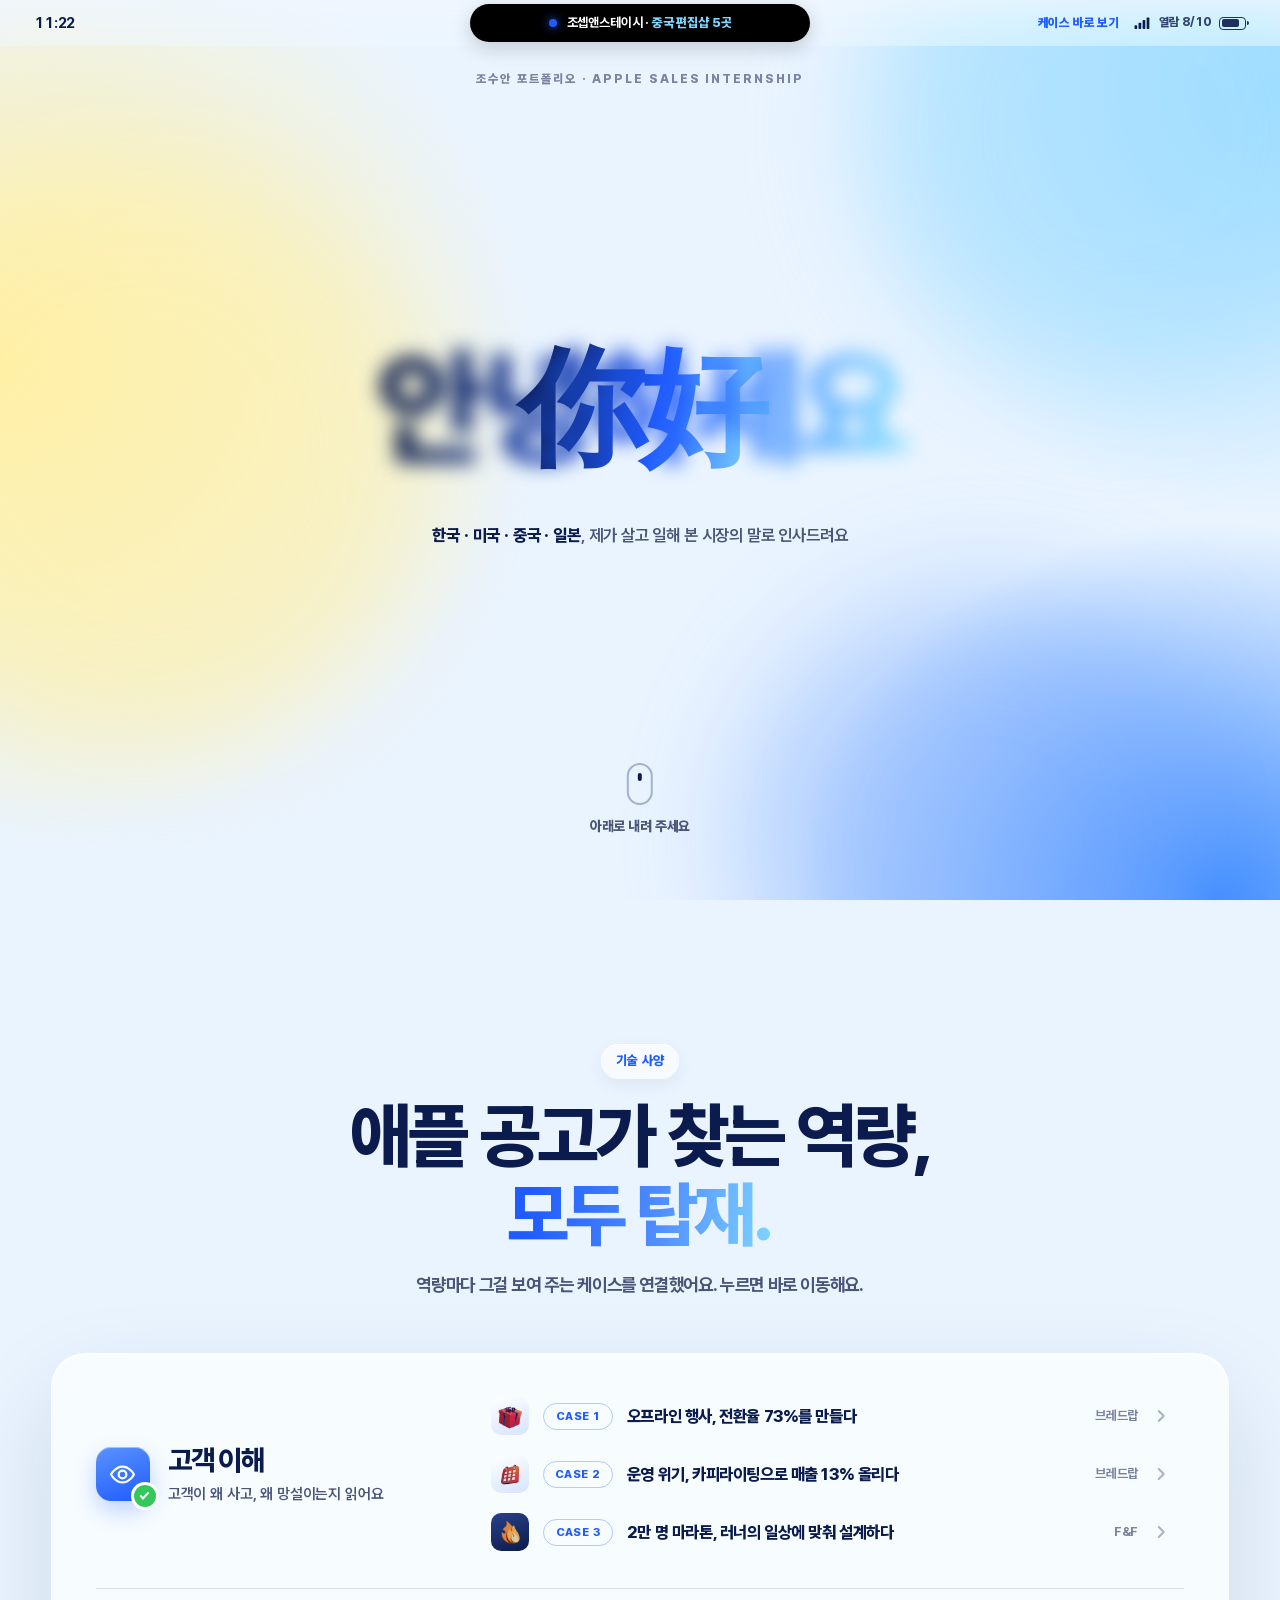
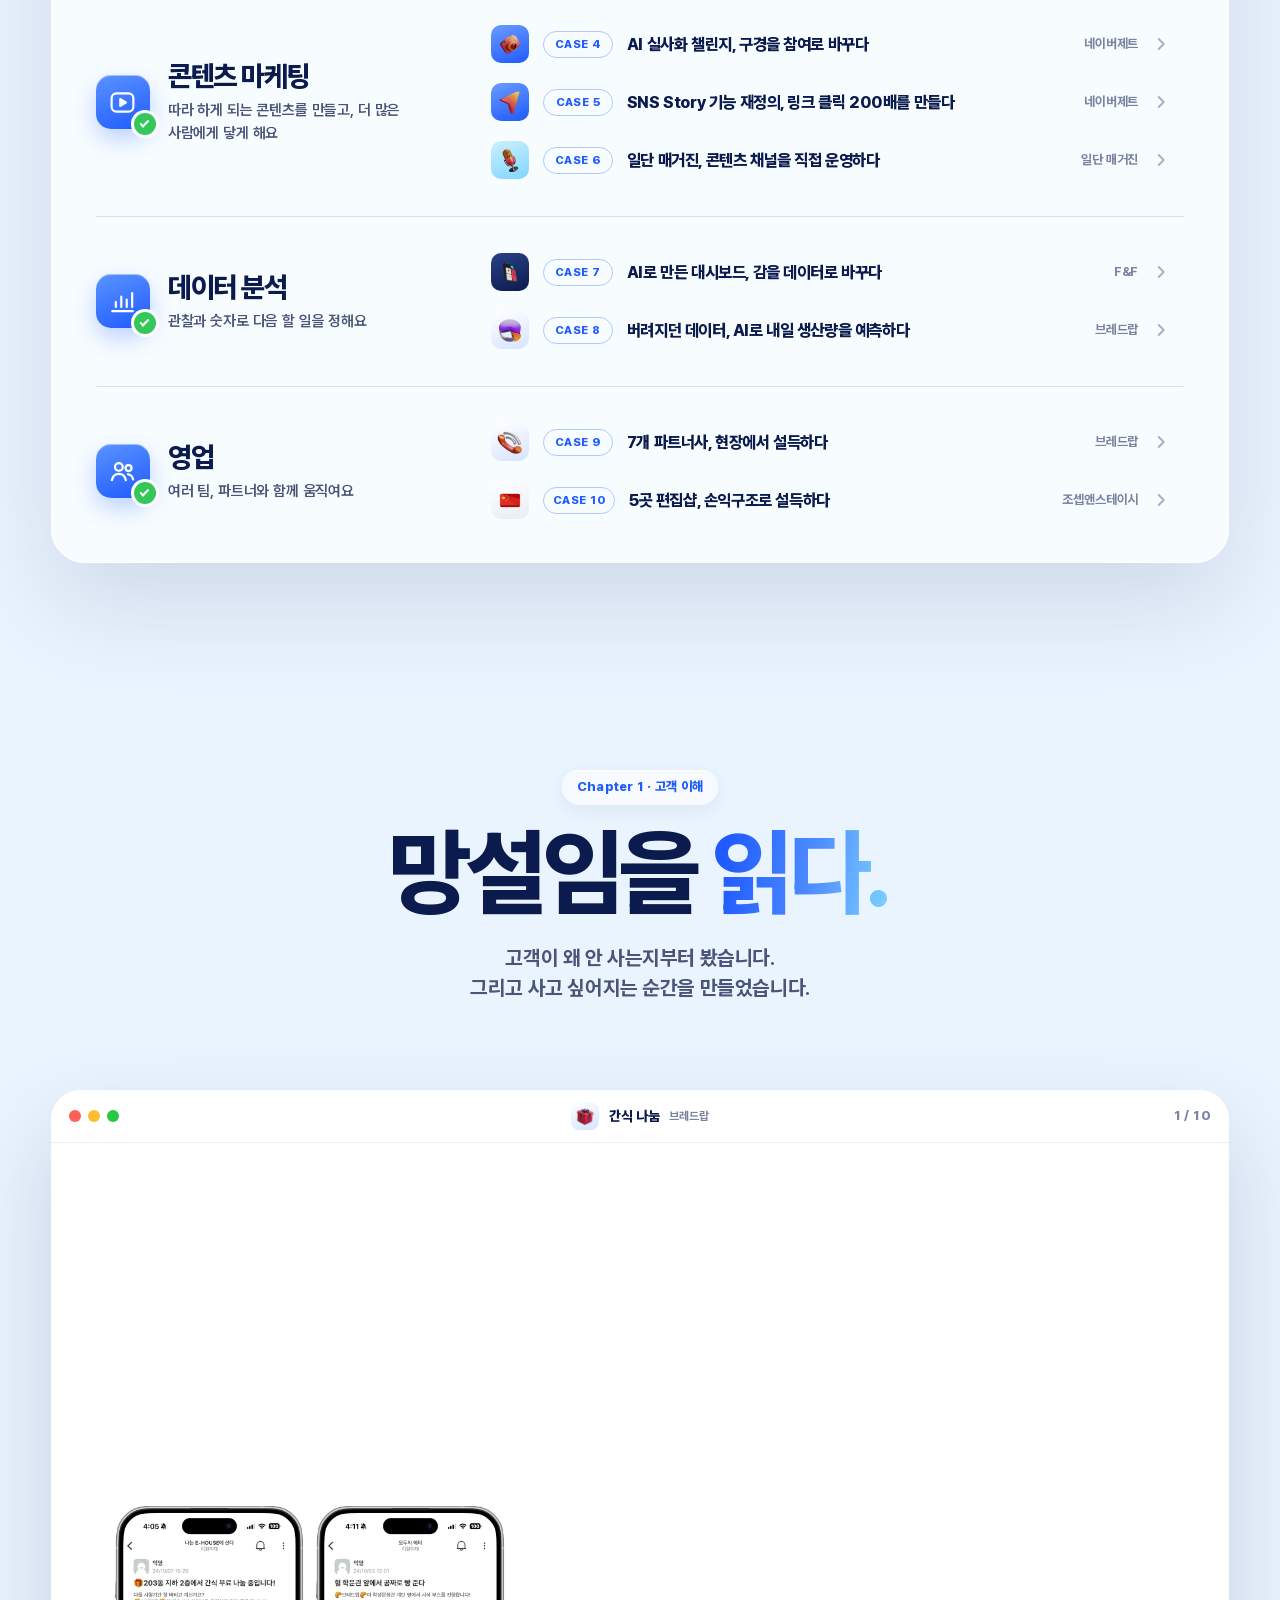
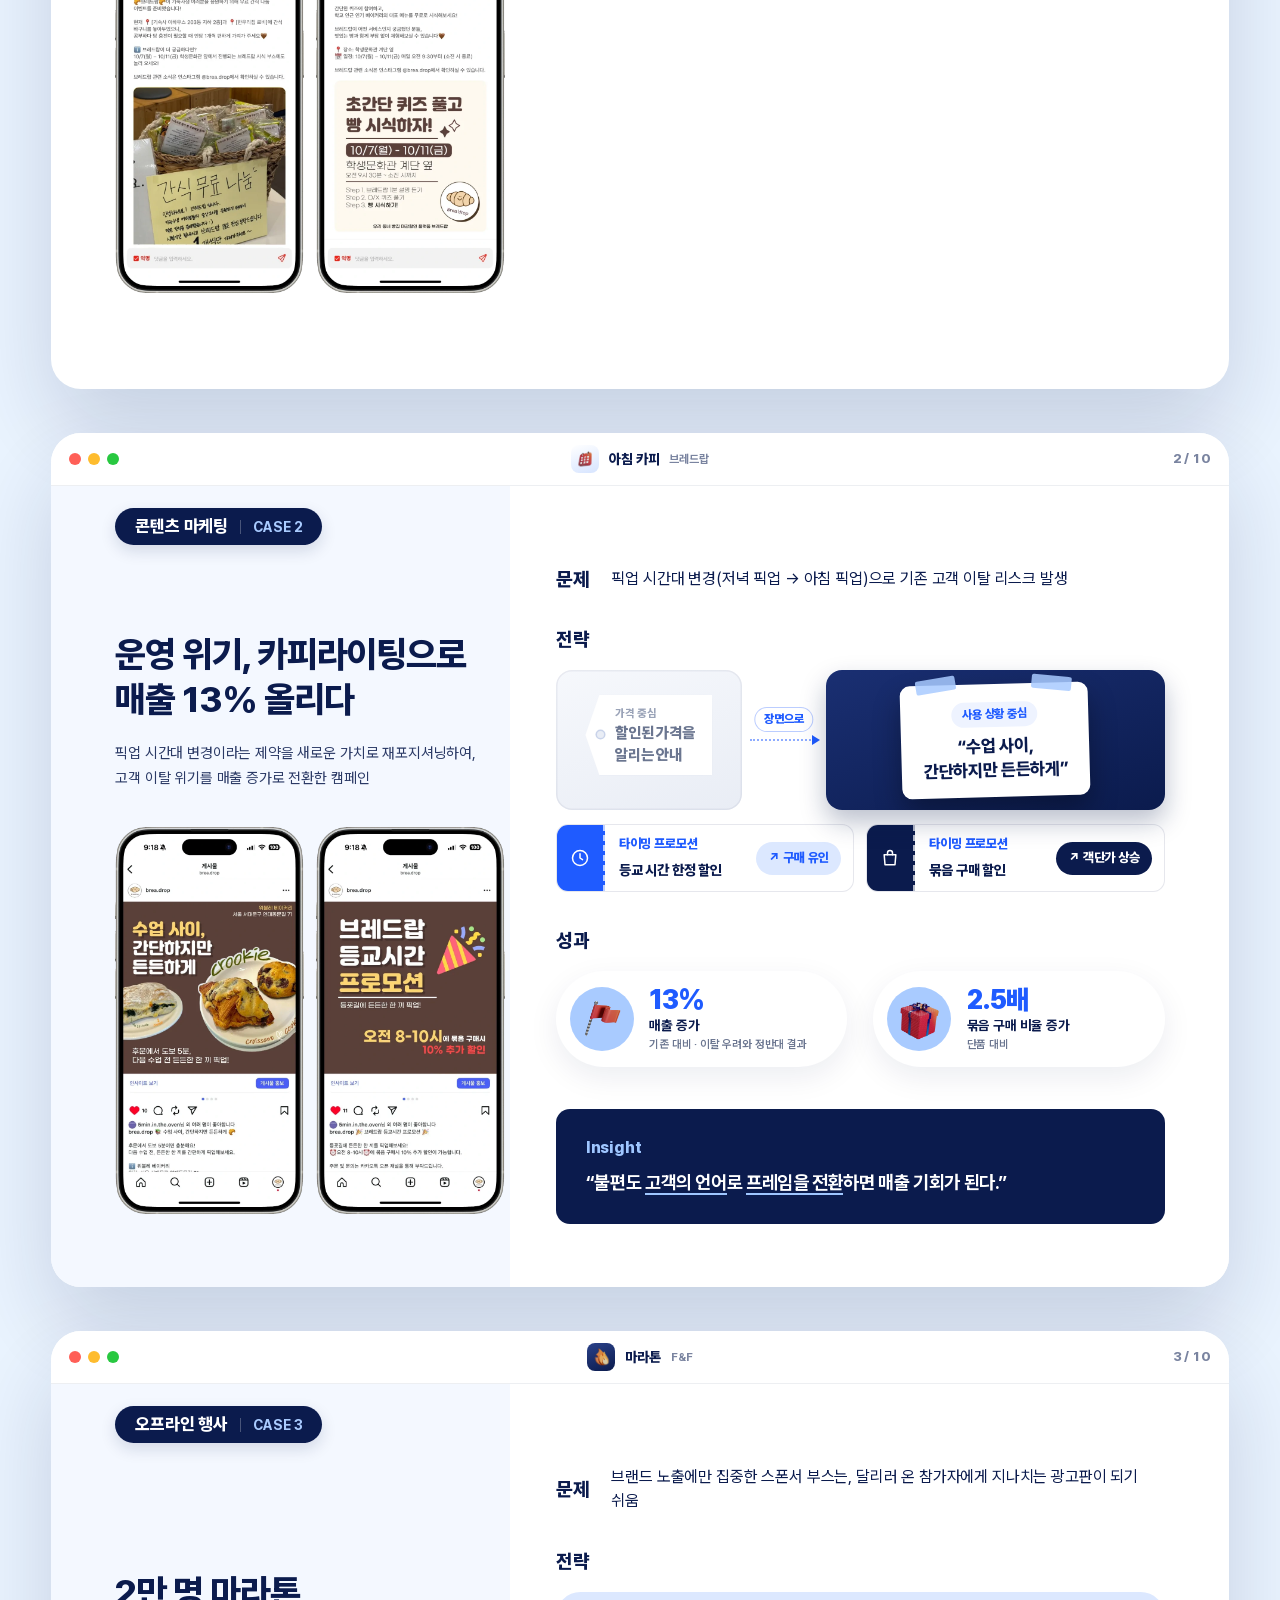
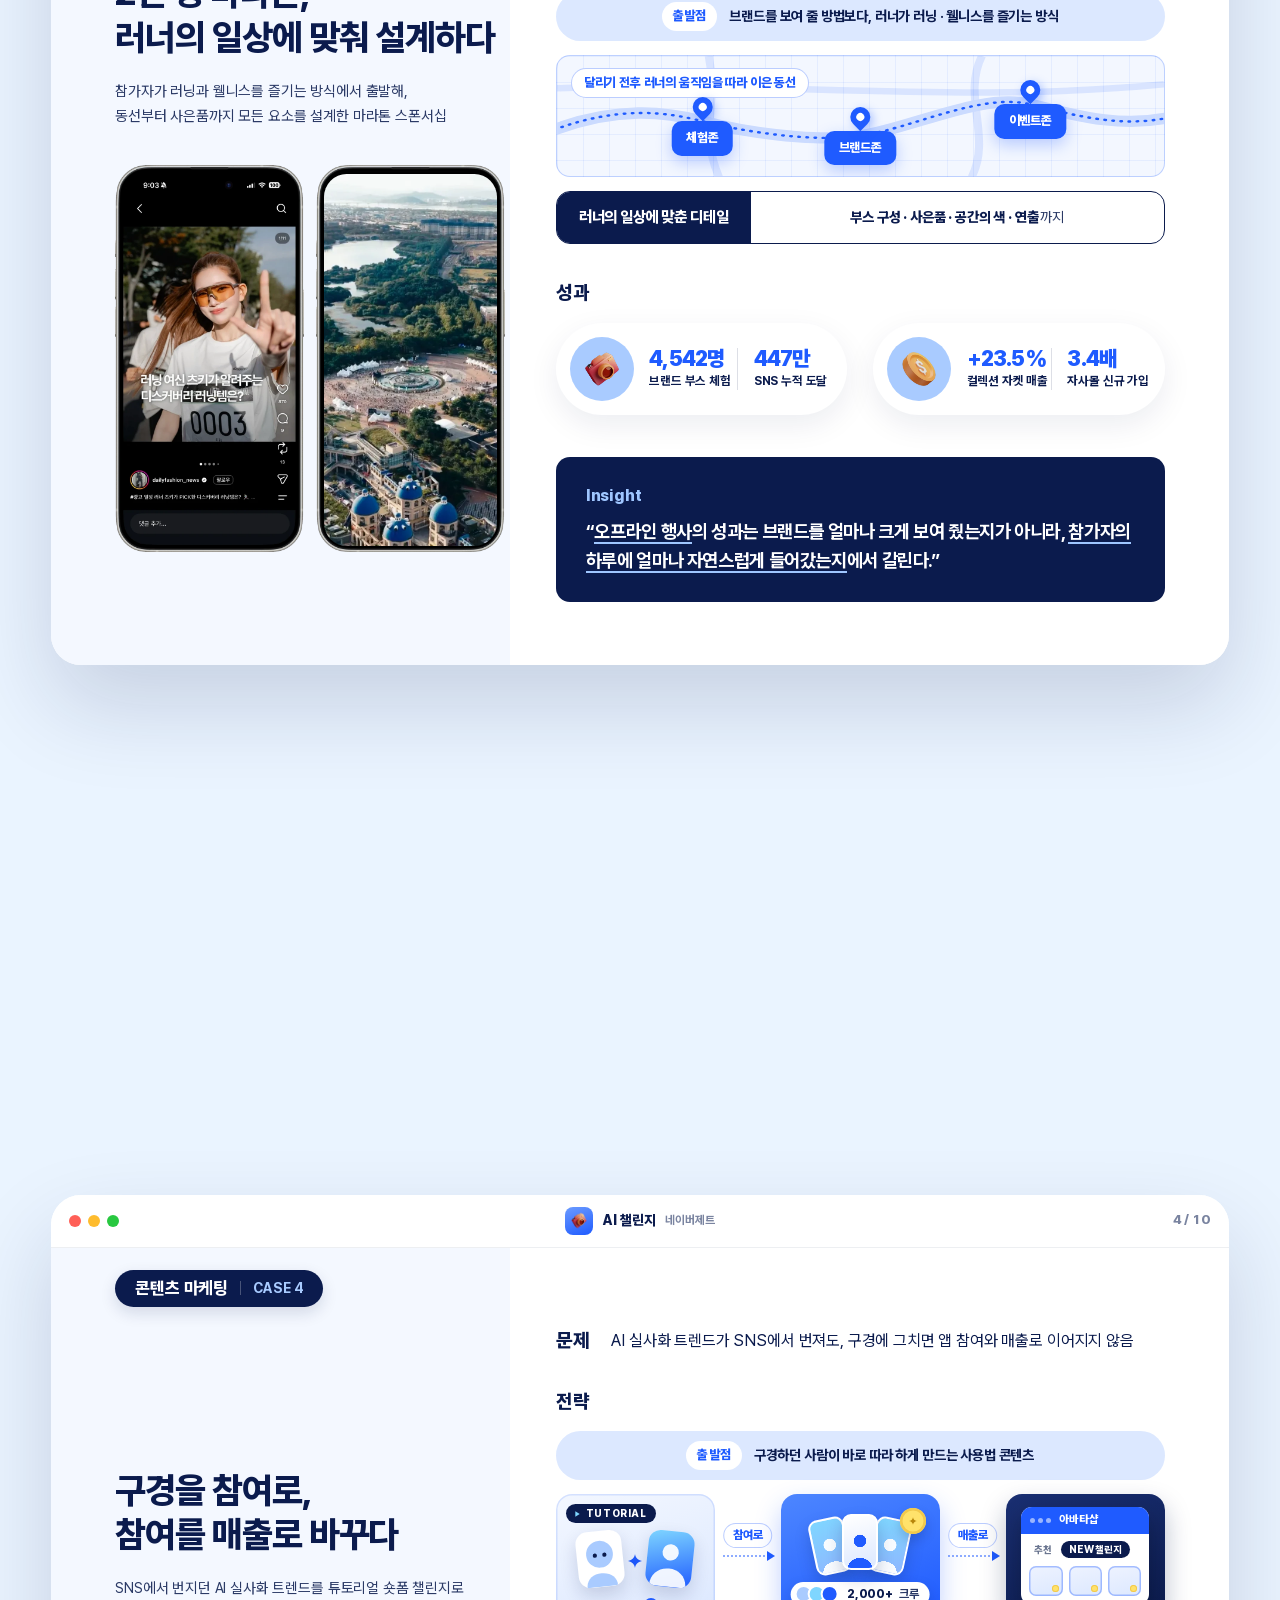
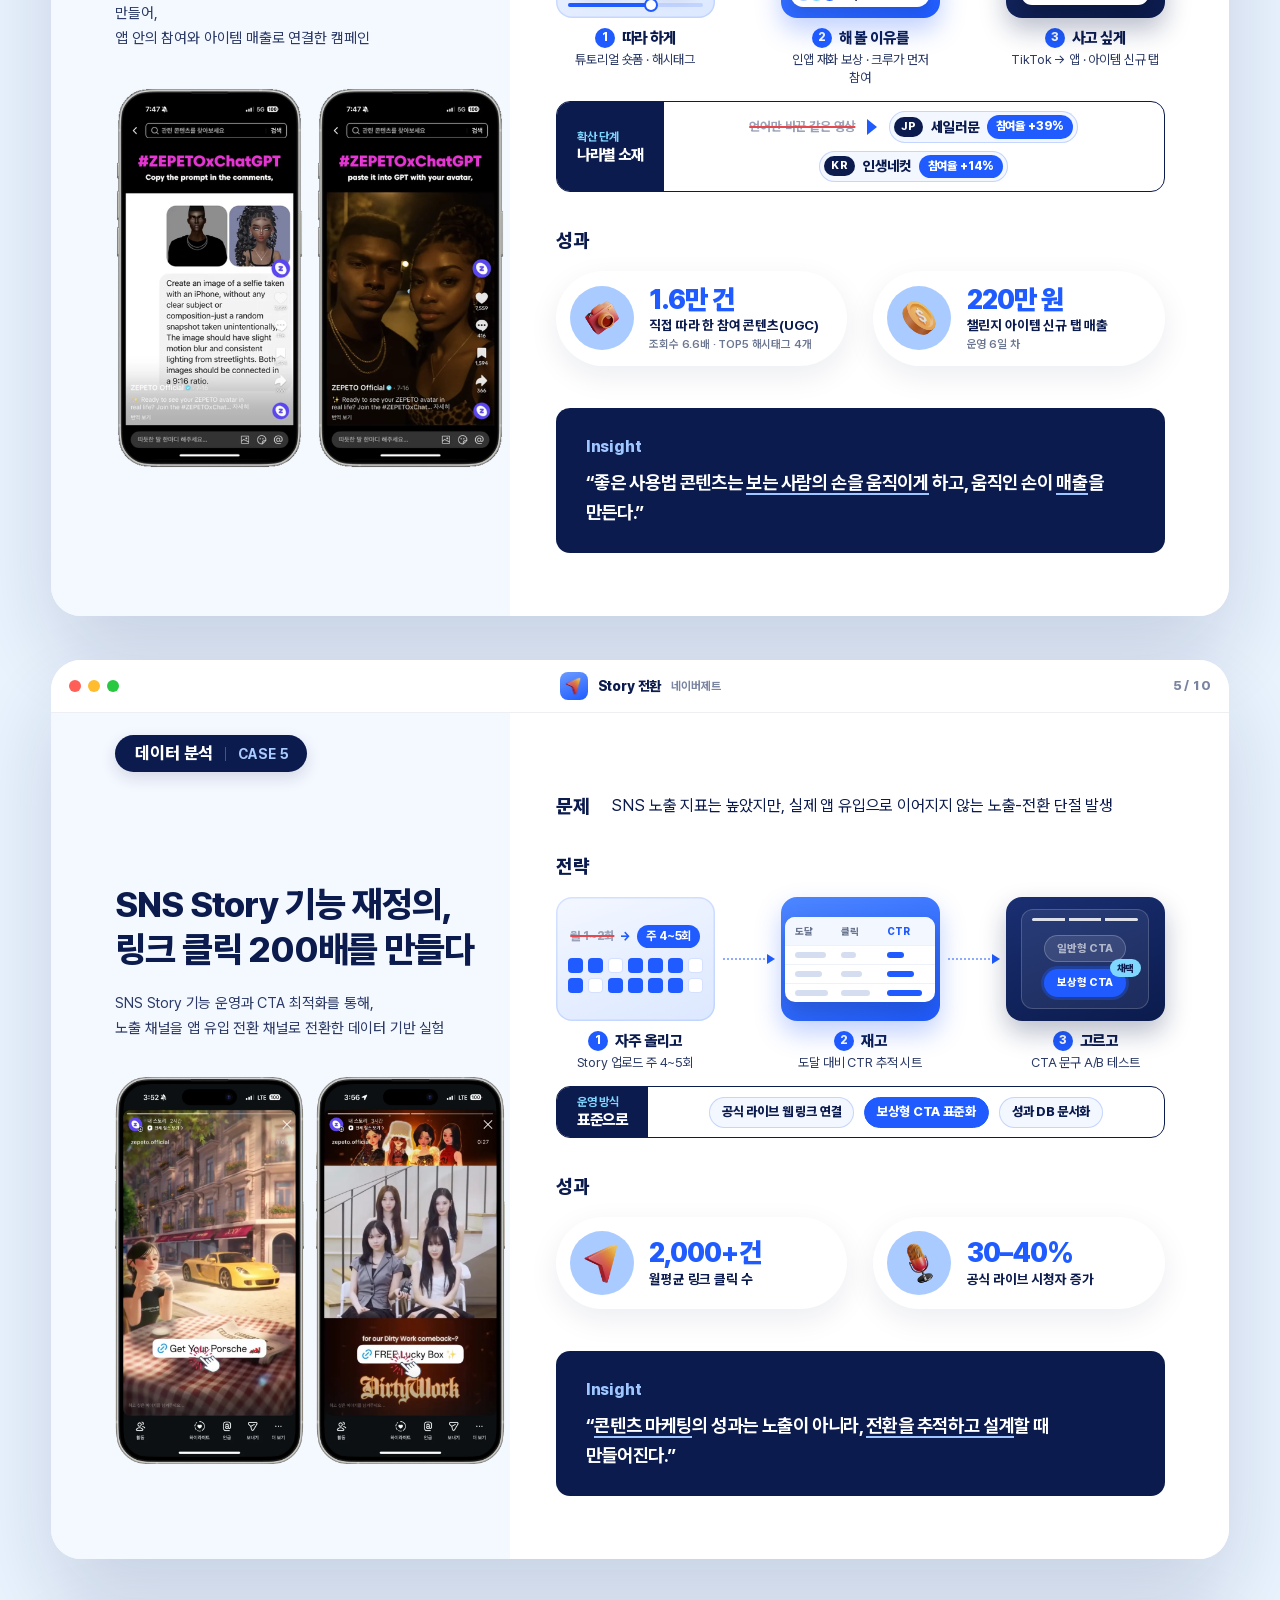
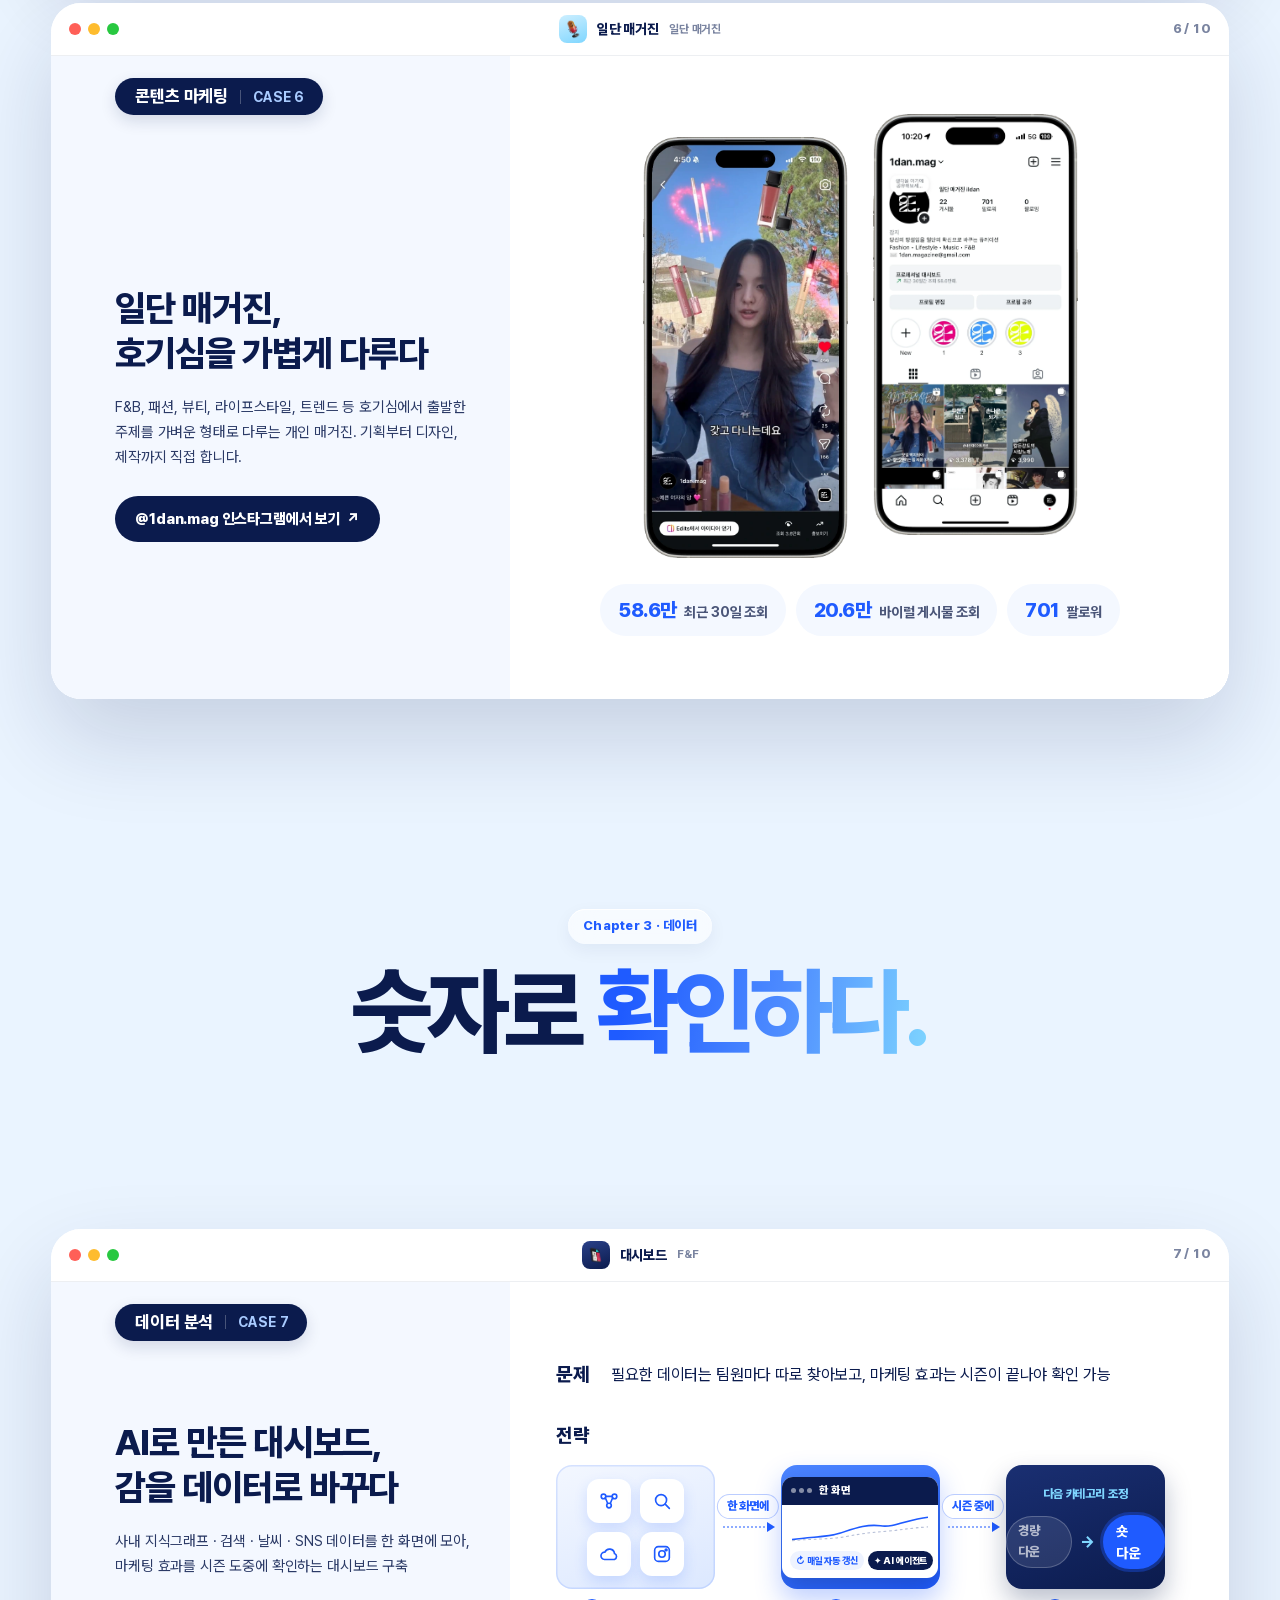
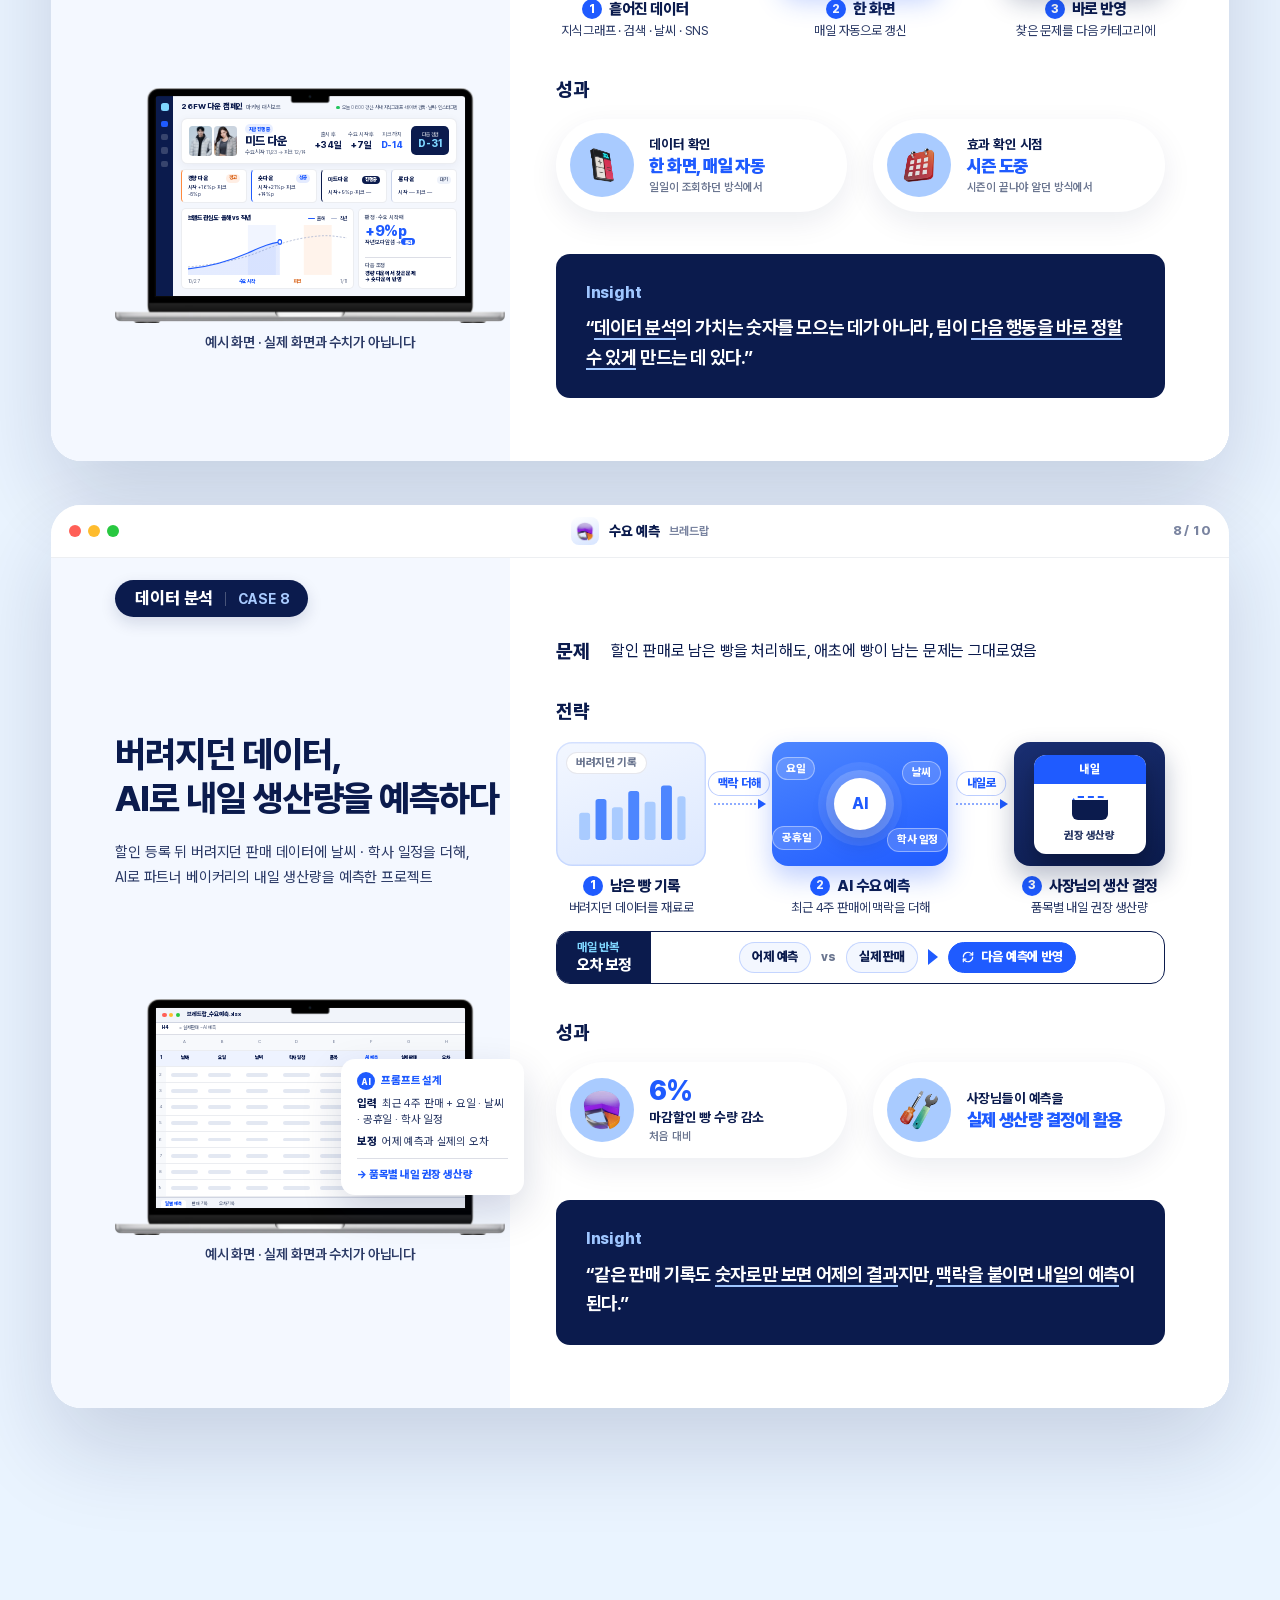
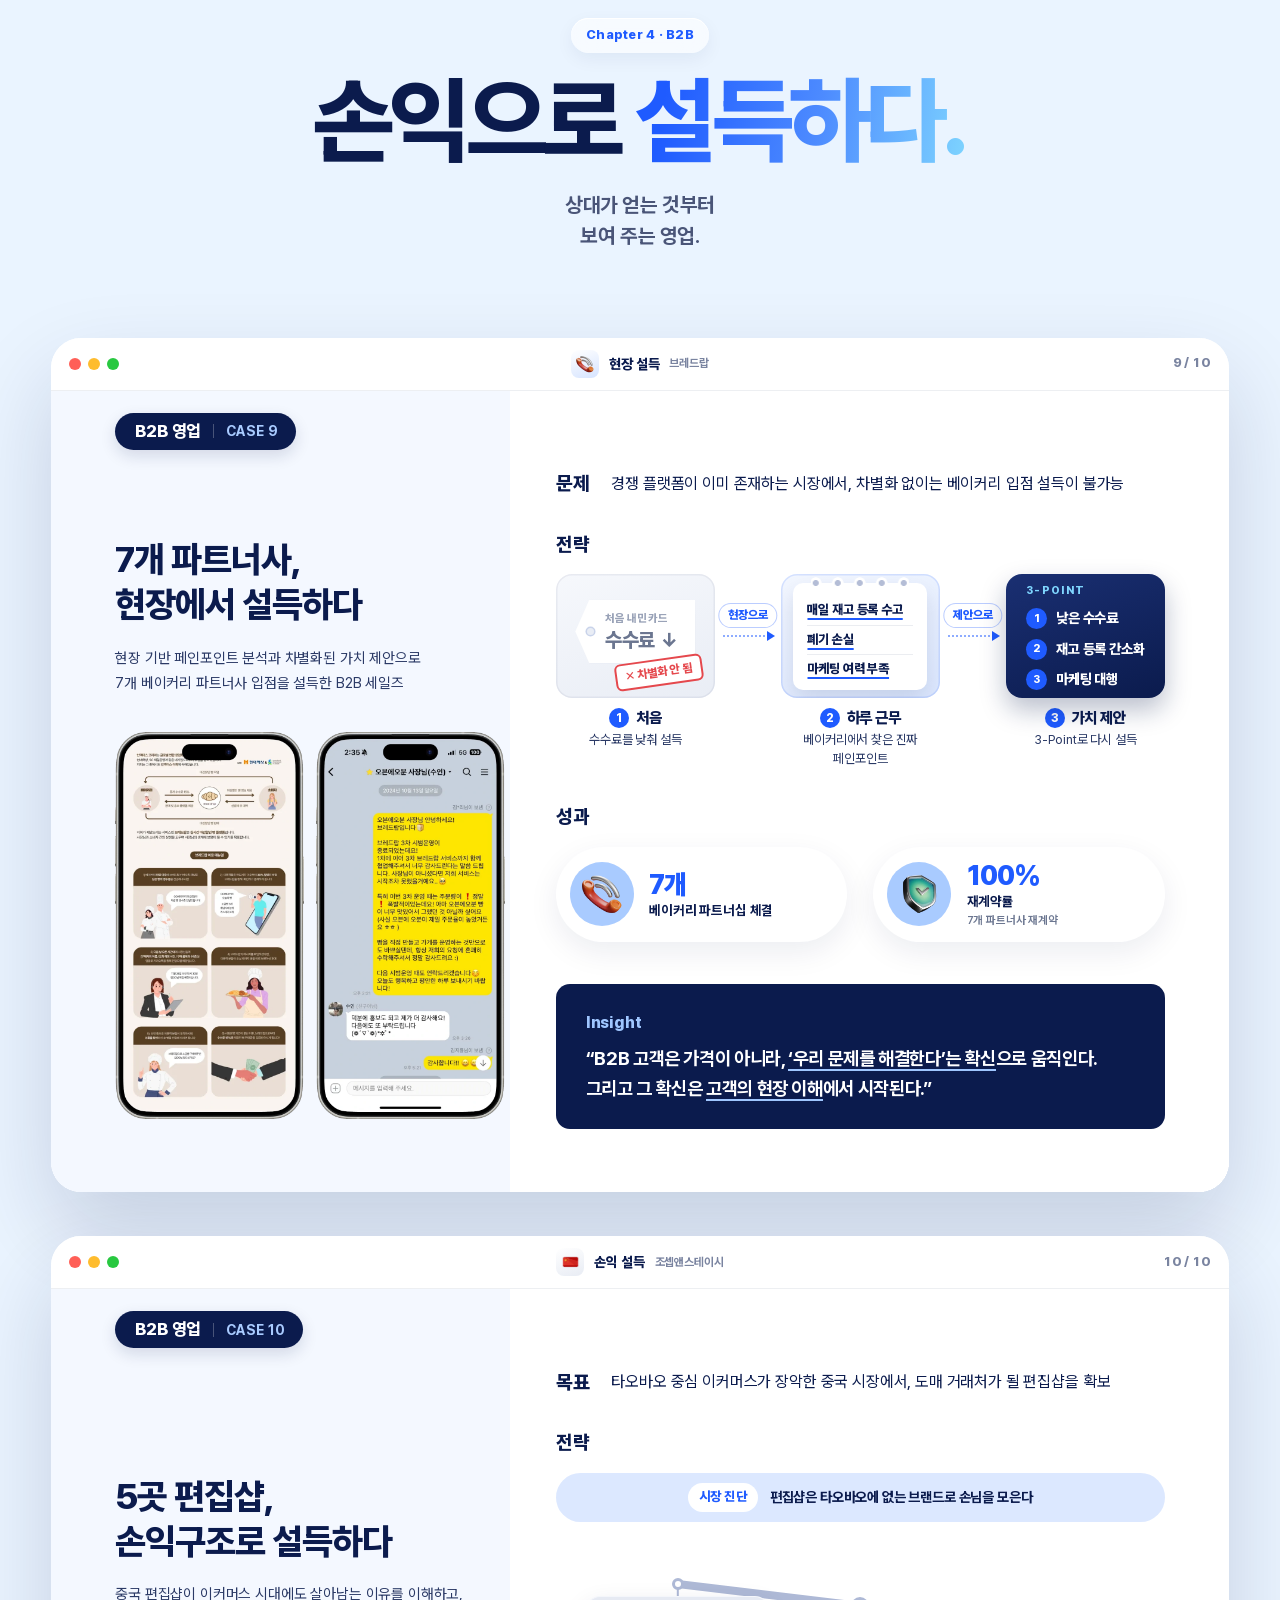
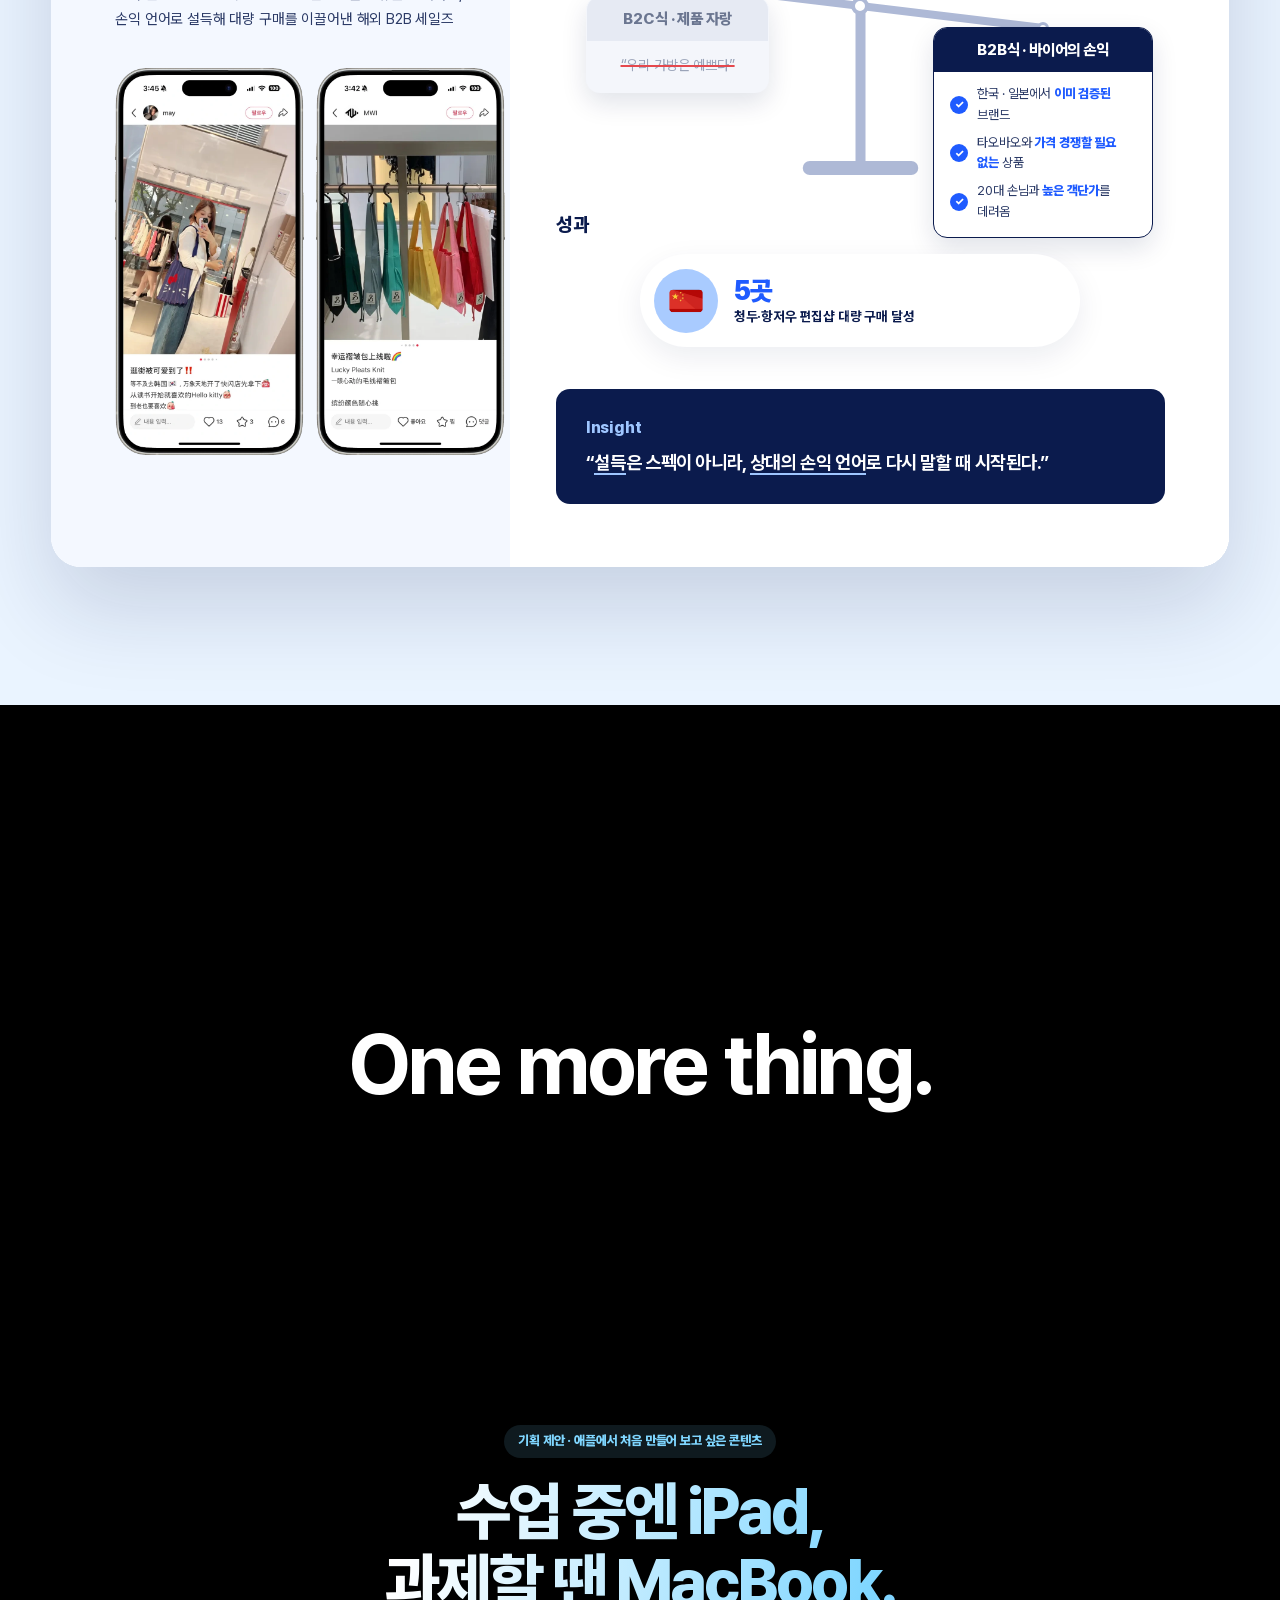
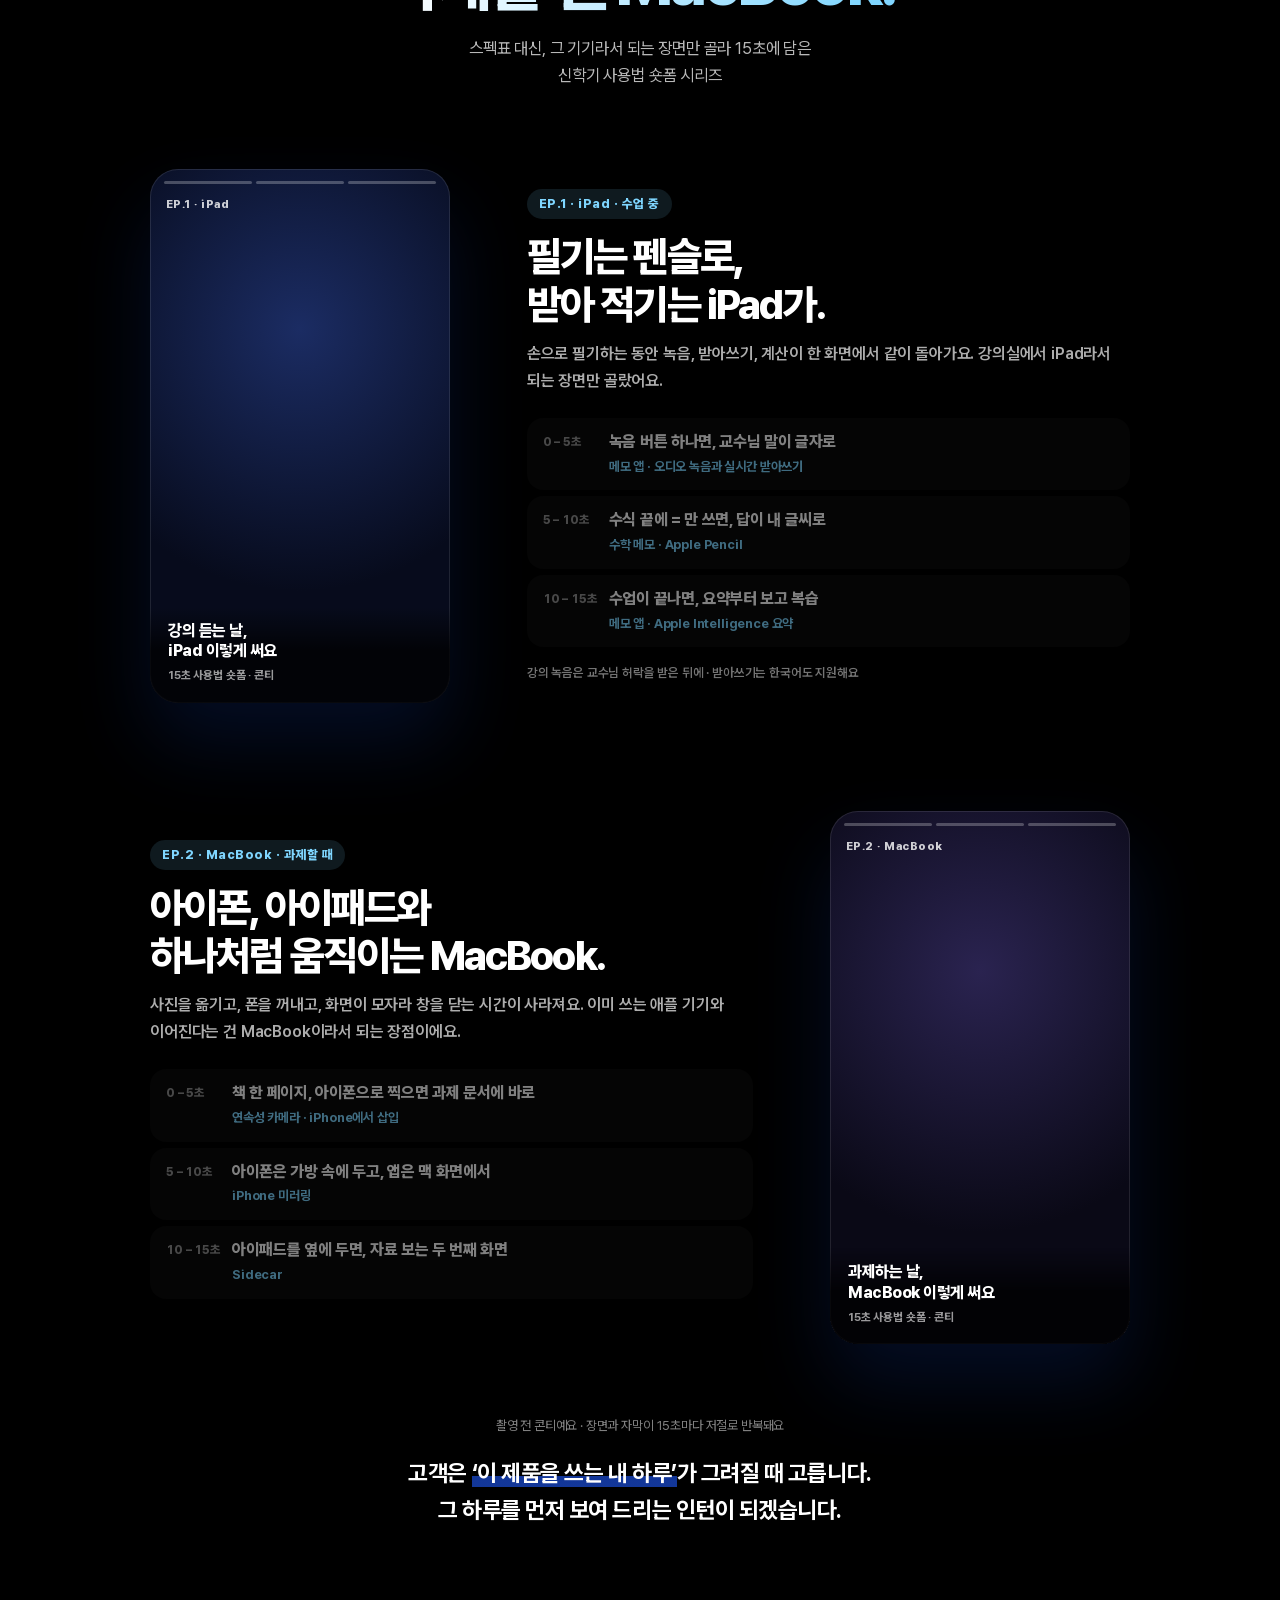
==== commit 31f786ed: "apple: 기술 사양 표 4줄로 - 콘텐츠 제작·확산을 '콘텐츠 마케팅'(CASE 4·5·6)으로 합치고, 협업·설득을 '영업'으로 바꾸며 마라톤(CASE 3) 제외 Co-Aut" ====
--- a/apple/index.html
+++ b/apple/index.html
@@ -359,10 +359,9 @@
     </div>
     <div class="spec__box" id="specBox">
 <div class="sp"><div class="sp__k"><span class="sp__ico"><svg viewBox="0 0 24 24" aria-hidden="true"><path d="M2.5 12S6 5.5 12 5.5 21.5 12 21.5 12 18 18.5 12 18.5 2.5 12 2.5 12z"/><circle cx="12" cy="12" r="3.2"/></svg><i class="sp__ok" aria-hidden="true"></i></span><h3>고객 이해</h3><p>고객이 왜 사고, 왜 망설이는지 읽어요</p></div><div class="sp__cs"><a class="spc" href="#case-2"><span class="ic" style="background:linear-gradient(160deg,#FFFFFF,#D6E4FF)"><img src="assets/img/icon-gift.webp" alt=""></span><span class="spc__n">CASE 1</span><span class="spc__t">오프라인 행사, 전환율 73%를 만들다</span><span class="spc__p">브레드랍</span><svg class="spc__go" viewBox="0 0 20 20" aria-hidden="true"><path d="M7.5 4.5L13 10l-5.5 5.5"/></svg></a><a class="spc" href="#case-3"><span class="ic" style="background:linear-gradient(160deg,#FFFFFF,#D6E4FF)"><img src="assets/img/icon-calendar.webp" alt=""></span><span class="spc__n">CASE 2</span><span class="spc__t">운영 위기, 카피라이팅으로 매출 13% 올리다</span><span class="spc__p">브레드랍</span><svg class="spc__go" viewBox="0 0 20 20" aria-hidden="true"><path d="M7.5 4.5L13 10l-5.5 5.5"/></svg></a><a class="spc" href="#case-7"><span class="ic" style="background:linear-gradient(160deg,#2A4189,#0B1B4D)"><img src="assets/img/icon-fire.webp" alt=""></span><span class="spc__n">CASE 3</span><span class="spc__t">2만 명 마라톤, 러너의 일상에 맞춰 설계하다</span><span class="spc__p">F&F</span><svg class="spc__go" viewBox="0 0 20 20" aria-hidden="true"><path d="M7.5 4.5L13 10l-5.5 5.5"/></svg></a></div></div>
-<div class="sp"><div class="sp__k"><span class="sp__ico"><svg viewBox="0 0 24 24" aria-hidden="true"><rect x="3" y="4.5" width="18" height="15" rx="4"/><path d="M10.2 9.2v5.6l4.6-2.8z" fill="#fff"/></svg><i class="sp__ok" aria-hidden="true"></i></span><h3>콘텐츠 제작</h3><p>보고 따라 하게 되는 콘텐츠를 만들어요</p></div><div class="sp__cs"><a class="spc" href="#case-ai"><span class="ic" style="background:linear-gradient(160deg,#6B9BFF,#1F5BFF)"><img src="assets/img/icon-camera.webp" alt=""></span><span class="spc__n">CASE 4</span><span class="spc__t">AI 실사화 챌린지, 구경을 참여로 바꾸다</span><span class="spc__p">네이버제트</span><svg class="spc__go" viewBox="0 0 20 20" aria-hidden="true"><path d="M7.5 4.5L13 10l-5.5 5.5"/></svg></a><a class="spc" href="#case-9"><span class="ic" style="background:linear-gradient(160deg,#CDEFFF,#7FD6FF)"><img src="assets/img/icon-mic.webp" alt=""></span><span class="spc__n">CASE 6</span><span class="spc__t">일단 매거진, 콘텐츠 채널을 직접 운영하다</span><span class="spc__p">일단 매거진</span><svg class="spc__go" viewBox="0 0 20 20" aria-hidden="true"><path d="M7.5 4.5L13 10l-5.5 5.5"/></svg></a></div></div>
-<div class="sp"><div class="sp__k"><span class="sp__ico"><svg viewBox="0 0 24 24" aria-hidden="true"><circle cx="12" cy="12" r="1.8" fill="#fff"/><path d="M15.6 8.4a5 5 0 0 1 0 7.2M8.4 15.6a5 5 0 0 1 0-7.2M18.6 5.4a9.3 9.3 0 0 1 0 13.2M5.4 18.6a9.3 9.3 0 0 1 0-13.2"/></svg><i class="sp__ok" aria-hidden="true"></i></span><h3>콘텐츠 확산</h3><p>만든 콘텐츠가 더 많은 사람에게 닿게 해요</p></div><div class="sp__cs"><a class="spc" href="#case-6"><span class="ic" style="background:linear-gradient(160deg,#6B9BFF,#1F5BFF)"><img src="assets/img/icon-cursor.webp" alt=""></span><span class="spc__n">CASE 5</span><span class="spc__t">SNS Story 기능 재정의, 링크 클릭 200배를 만들다</span><span class="spc__p">네이버제트</span><svg class="spc__go" viewBox="0 0 20 20" aria-hidden="true"><path d="M7.5 4.5L13 10l-5.5 5.5"/></svg></a><a class="spc" href="#case-ai"><span class="ic" style="background:linear-gradient(160deg,#6B9BFF,#1F5BFF)"><img src="assets/img/icon-camera.webp" alt=""></span><span class="spc__n">CASE 4</span><span class="spc__t">AI 실사화 챌린지, 구경을 참여로 바꾸다</span><span class="spc__p">네이버제트</span><svg class="spc__go" viewBox="0 0 20 20" aria-hidden="true"><path d="M7.5 4.5L13 10l-5.5 5.5"/></svg></a></div></div>
+<div class="sp"><div class="sp__k"><span class="sp__ico"><svg viewBox="0 0 24 24" aria-hidden="true"><rect x="3" y="4.5" width="18" height="15" rx="4"/><path d="M10.2 9.2v5.6l4.6-2.8z" fill="#fff"/></svg><i class="sp__ok" aria-hidden="true"></i></span><h3>콘텐츠 마케팅</h3><p>따라 하게 되는 콘텐츠를 만들고, 더 많은 사람에게 닿게 해요</p></div><div class="sp__cs"><a class="spc" href="#case-ai"><span class="ic" style="background:linear-gradient(160deg,#6B9BFF,#1F5BFF)"><img src="assets/img/icon-camera.webp" alt=""></span><span class="spc__n">CASE 4</span><span class="spc__t">AI 실사화 챌린지, 구경을 참여로 바꾸다</span><span class="spc__p">네이버제트</span><svg class="spc__go" viewBox="0 0 20 20" aria-hidden="true"><path d="M7.5 4.5L13 10l-5.5 5.5"/></svg></a><a class="spc" href="#case-6"><span class="ic" style="background:linear-gradient(160deg,#6B9BFF,#1F5BFF)"><img src="assets/img/icon-cursor.webp" alt=""></span><span class="spc__n">CASE 5</span><span class="spc__t">SNS Story 기능 재정의, 링크 클릭 200배를 만들다</span><span class="spc__p">네이버제트</span><svg class="spc__go" viewBox="0 0 20 20" aria-hidden="true"><path d="M7.5 4.5L13 10l-5.5 5.5"/></svg></a><a class="spc" href="#case-9"><span class="ic" style="background:linear-gradient(160deg,#CDEFFF,#7FD6FF)"><img src="assets/img/icon-mic.webp" alt=""></span><span class="spc__n">CASE 6</span><span class="spc__t">일단 매거진, 콘텐츠 채널을 직접 운영하다</span><span class="spc__p">일단 매거진</span><svg class="spc__go" viewBox="0 0 20 20" aria-hidden="true"><path d="M7.5 4.5L13 10l-5.5 5.5"/></svg></a></div></div>
 <div class="sp"><div class="sp__k"><span class="sp__ico"><svg viewBox="0 0 24 24" aria-hidden="true"><path d="M3.5 20h17"/><path d="M6.5 16.5v-4M11 16.5V8M15.5 16.5v-6M20 16.5V5"/></svg><i class="sp__ok" aria-hidden="true"></i></span><h3>데이터 분석</h3><p>관찰과 숫자로 다음 할 일을 정해요</p></div><div class="sp__cs"><a class="spc" href="#case-8"><span class="ic" style="background:linear-gradient(160deg,#2A4189,#0B1B4D)"><img src="assets/img/icon-calc.webp" alt=""></span><span class="spc__n">CASE 7</span><span class="spc__t">AI로 만든 대시보드, 감을 데이터로 바꾸다</span><span class="spc__p">F&F</span><svg class="spc__go" viewBox="0 0 20 20" aria-hidden="true"><path d="M7.5 4.5L13 10l-5.5 5.5"/></svg></a><a class="spc" href="#case-4"><span class="ic" style="background:linear-gradient(160deg,#FFFFFF,#D6E4FF)"><img src="assets/img/icon-pie.webp" alt=""></span><span class="spc__n">CASE 8</span><span class="spc__t">버려지던 데이터, AI로 내일 생산량을 예측하다</span><span class="spc__p">브레드랍</span><svg class="spc__go" viewBox="0 0 20 20" aria-hidden="true"><path d="M7.5 4.5L13 10l-5.5 5.5"/></svg></a></div></div>
-<div class="sp"><div class="sp__k"><span class="sp__ico"><svg viewBox="0 0 24 24" aria-hidden="true"><circle cx="9" cy="8.2" r="3.2"/><path d="M3.2 19.2c.8-3.4 3.1-5.2 5.8-5.2s5 1.8 5.8 5.2"/><circle cx="17" cy="9.2" r="2.5"/><path d="M16.4 14.3c2.3.2 3.8 1.7 4.4 4.3"/></svg><i class="sp__ok" aria-hidden="true"></i></span><h3>협업 · 설득</h3><p>여러 팀, 파트너와 함께 움직여요</p></div><div class="sp__cs"><a class="spc" href="#case-7"><span class="ic" style="background:linear-gradient(160deg,#2A4189,#0B1B4D)"><img src="assets/img/icon-fire.webp" alt=""></span><span class="spc__n">CASE 3</span><span class="spc__t">2만 명 마라톤, 러너의 일상에 맞춰 설계하다</span><span class="spc__p">F&F</span><svg class="spc__go" viewBox="0 0 20 20" aria-hidden="true"><path d="M7.5 4.5L13 10l-5.5 5.5"/></svg></a><a class="spc" href="#case-1"><span class="ic" style="background:linear-gradient(160deg,#FFFFFF,#D6E4FF)"><img src="assets/img/icon-handshake.webp" alt=""></span><span class="spc__n">CASE 9</span><span class="spc__t">7개 파트너사, 현장에서 설득하다</span><span class="spc__p">브레드랍</span><svg class="spc__go" viewBox="0 0 20 20" aria-hidden="true"><path d="M7.5 4.5L13 10l-5.5 5.5"/></svg></a><a class="spc" href="#case-5"><span class="ic" style="background:linear-gradient(160deg,#FFFFFF,#E8ECF4)"><img src="assets/img/icon-cn.webp" alt=""></span><span class="spc__n">CASE 10</span><span class="spc__t">5곳 편집샵, 손익구조로 설득하다</span><span class="spc__p">조셉앤스테이시</span><svg class="spc__go" viewBox="0 0 20 20" aria-hidden="true"><path d="M7.5 4.5L13 10l-5.5 5.5"/></svg></a></div></div>
+<div class="sp"><div class="sp__k"><span class="sp__ico"><svg viewBox="0 0 24 24" aria-hidden="true"><circle cx="9" cy="8.2" r="3.2"/><path d="M3.2 19.2c.8-3.4 3.1-5.2 5.8-5.2s5 1.8 5.8 5.2"/><circle cx="17" cy="9.2" r="2.5"/><path d="M16.4 14.3c2.3.2 3.8 1.7 4.4 4.3"/></svg><i class="sp__ok" aria-hidden="true"></i></span><h3>영업</h3><p>여러 팀, 파트너와 함께 움직여요</p></div><div class="sp__cs"><a class="spc" href="#case-1"><span class="ic" style="background:linear-gradient(160deg,#FFFFFF,#D6E4FF)"><img src="assets/img/icon-handshake.webp" alt=""></span><span class="spc__n">CASE 9</span><span class="spc__t">7개 파트너사, 현장에서 설득하다</span><span class="spc__p">브레드랍</span><svg class="spc__go" viewBox="0 0 20 20" aria-hidden="true"><path d="M7.5 4.5L13 10l-5.5 5.5"/></svg></a><a class="spc" href="#case-5"><span class="ic" style="background:linear-gradient(160deg,#FFFFFF,#E8ECF4)"><img src="assets/img/icon-cn.webp" alt=""></span><span class="spc__n">CASE 10</span><span class="spc__t">5곳 편집샵, 손익구조로 설득하다</span><span class="spc__p">조셉앤스테이시</span><svg class="spc__go" viewBox="0 0 20 20" aria-hidden="true"><path d="M7.5 4.5L13 10l-5.5 5.5"/></svg></a></div></div>
     </div>
   </div>
 </section>
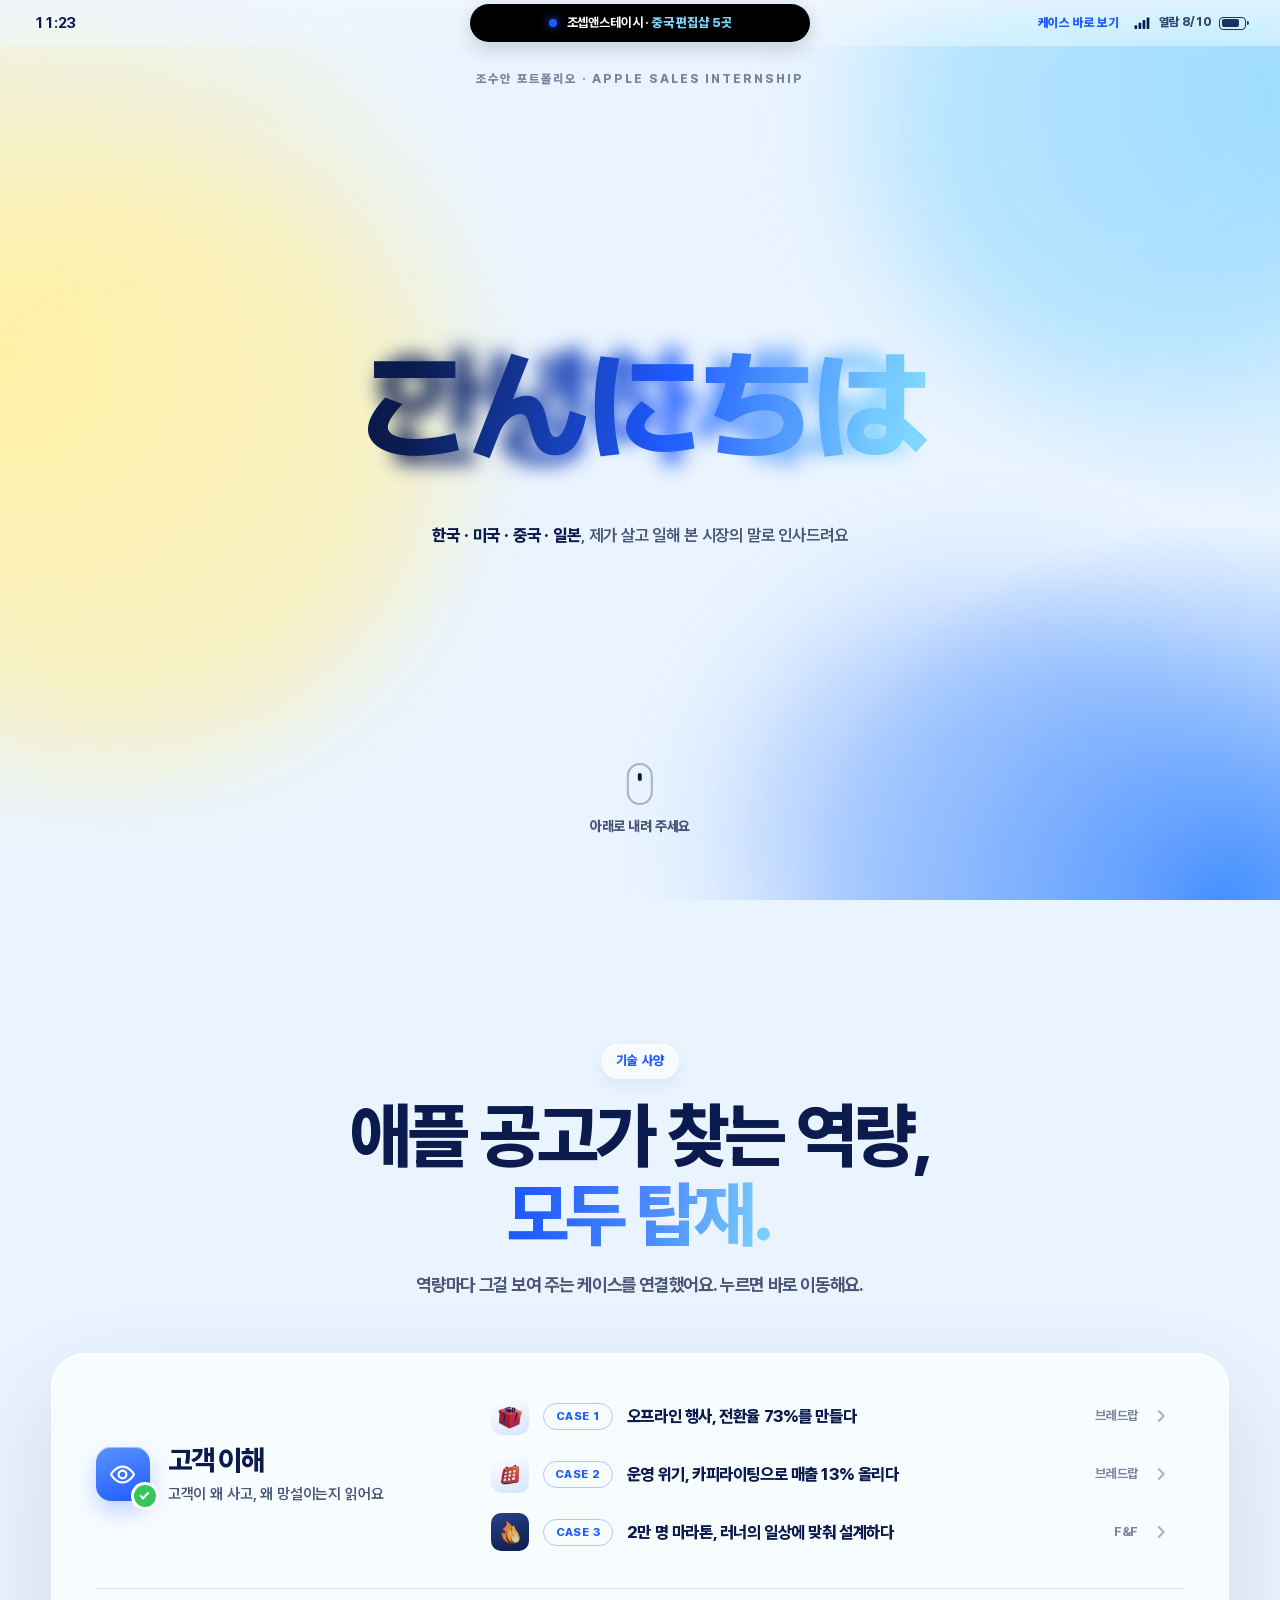
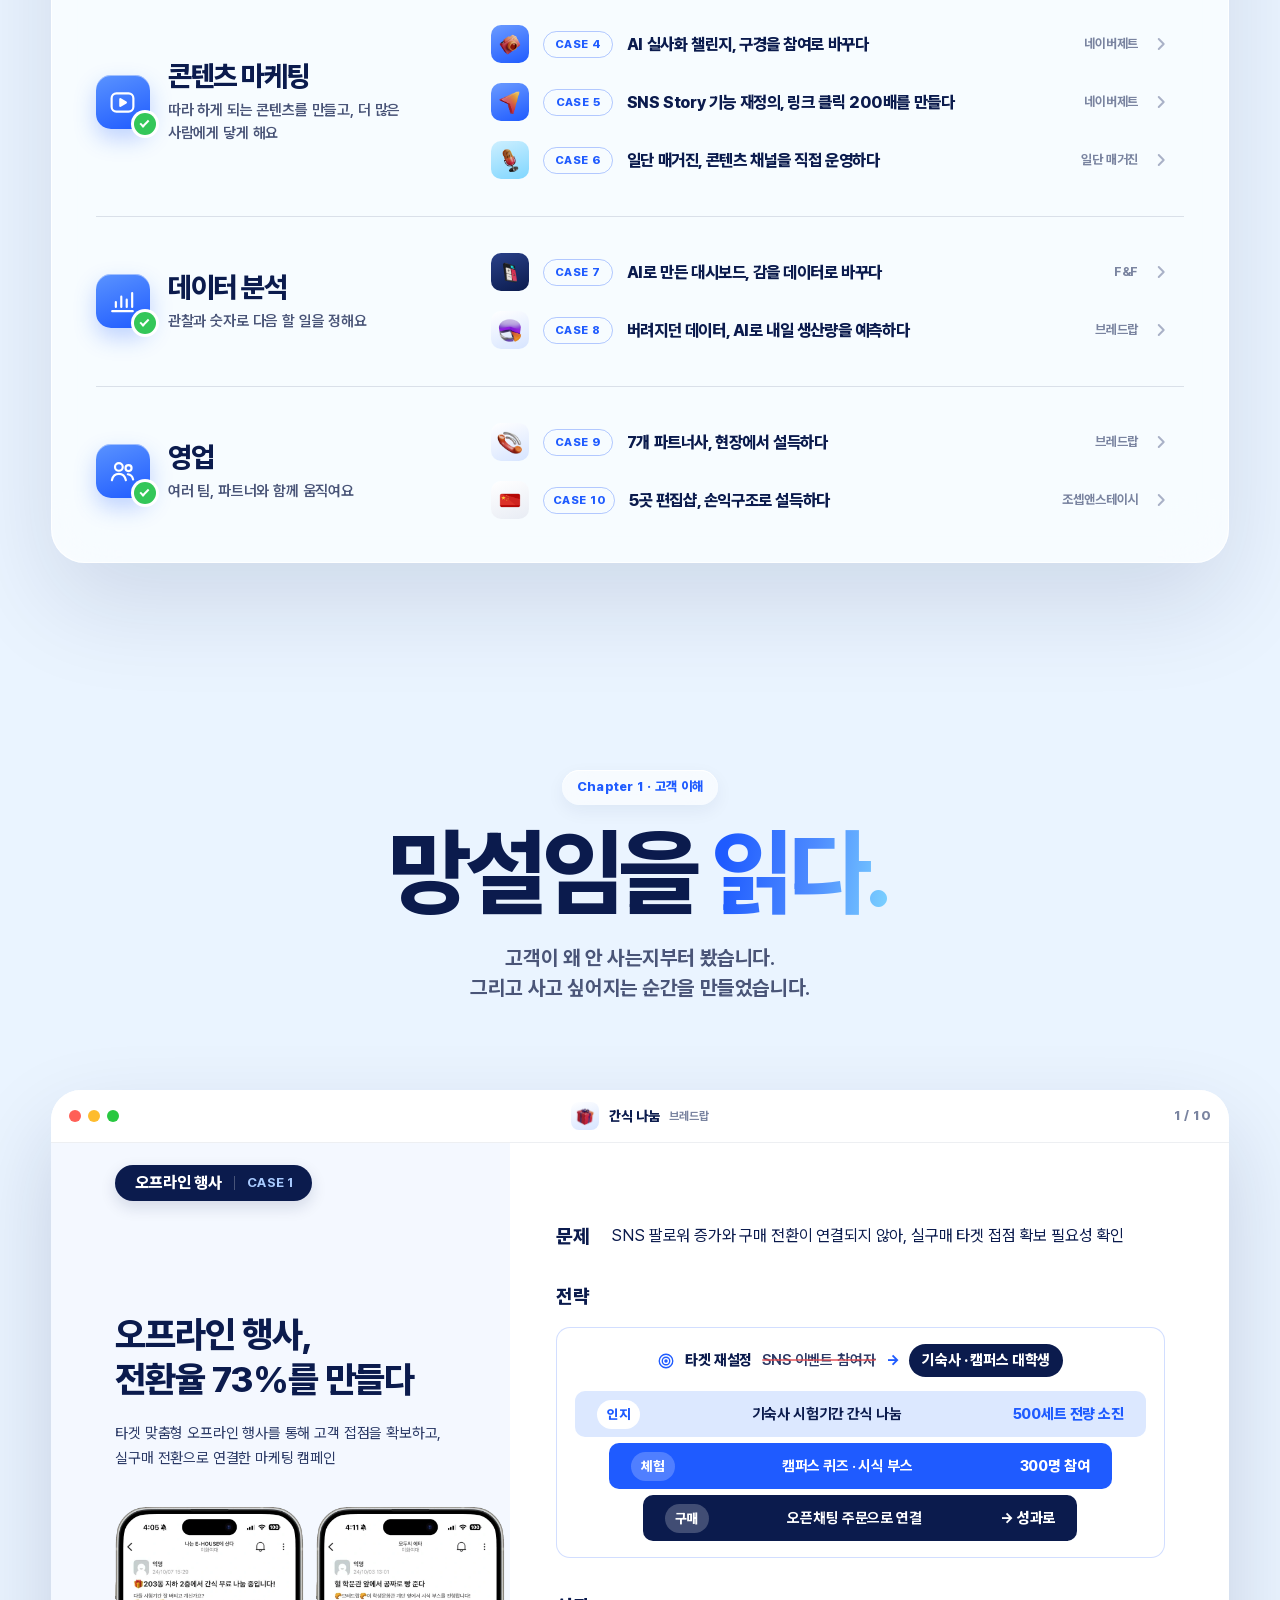
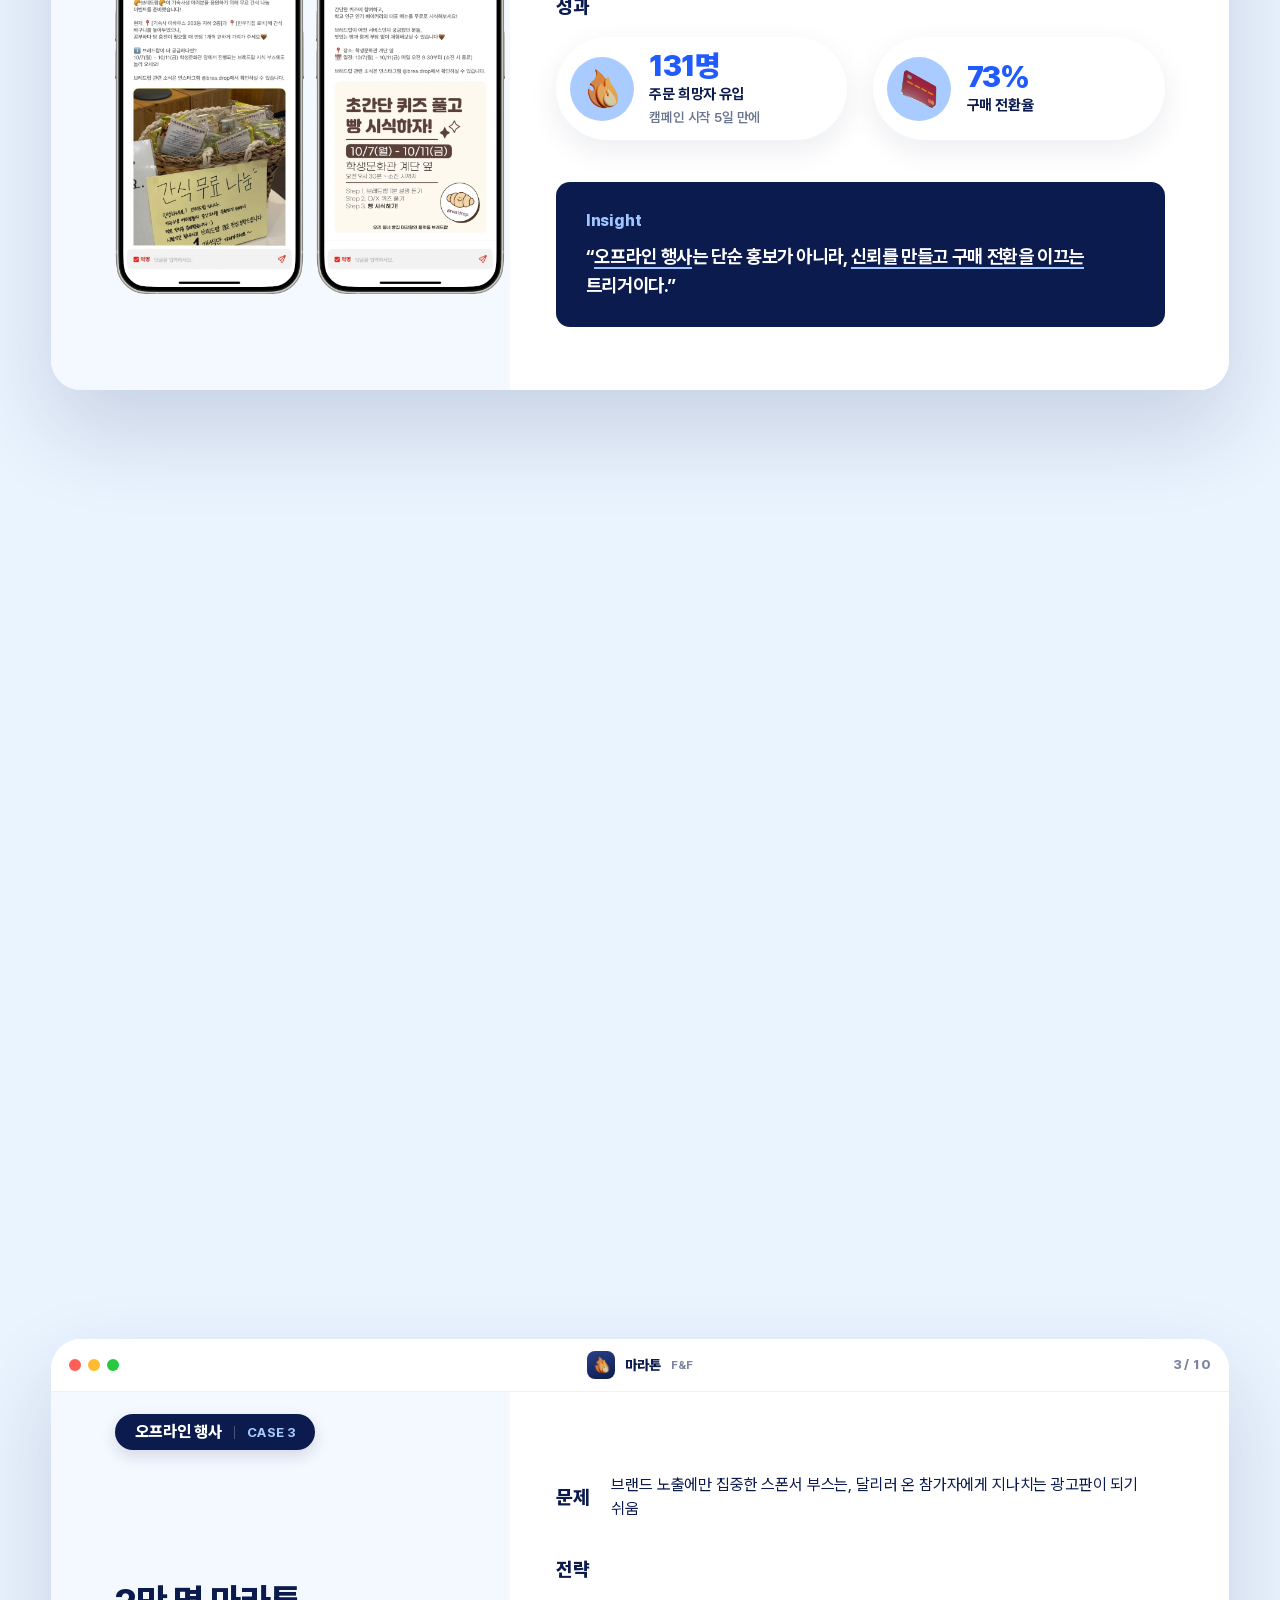
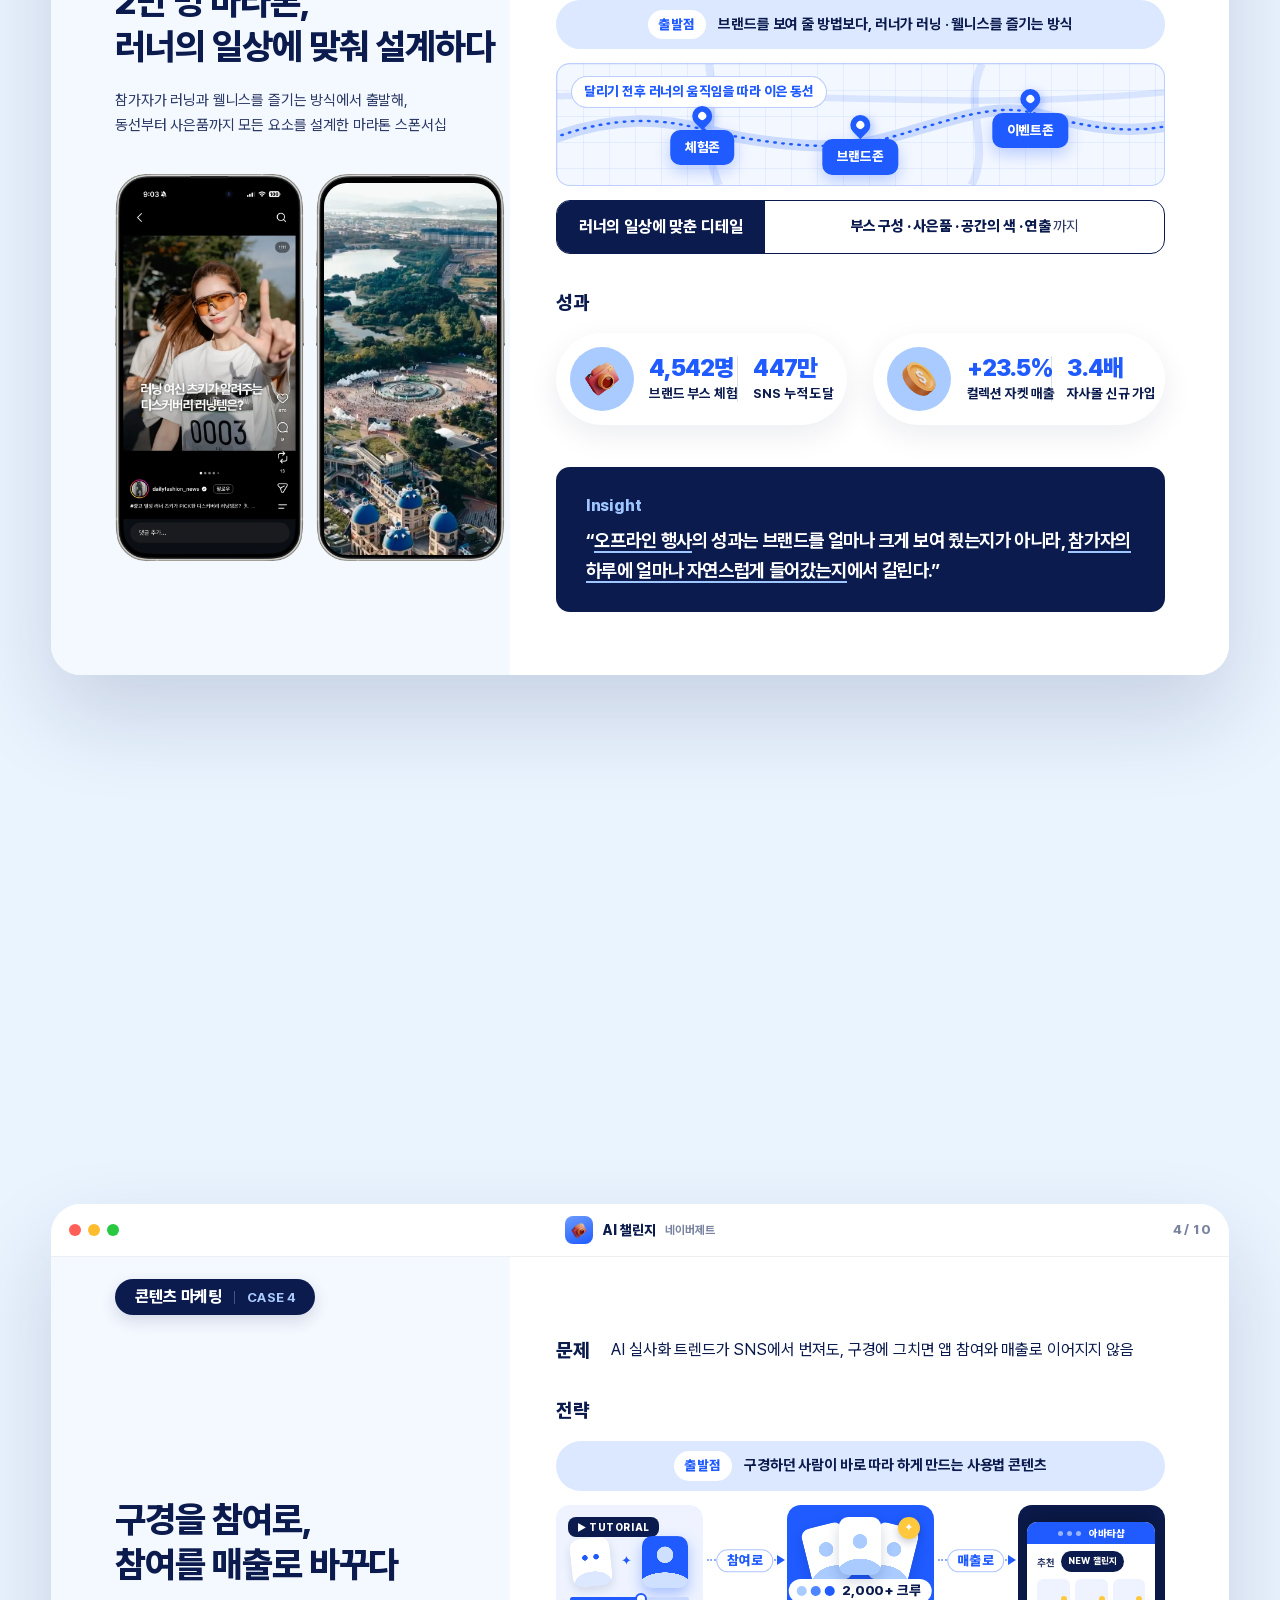
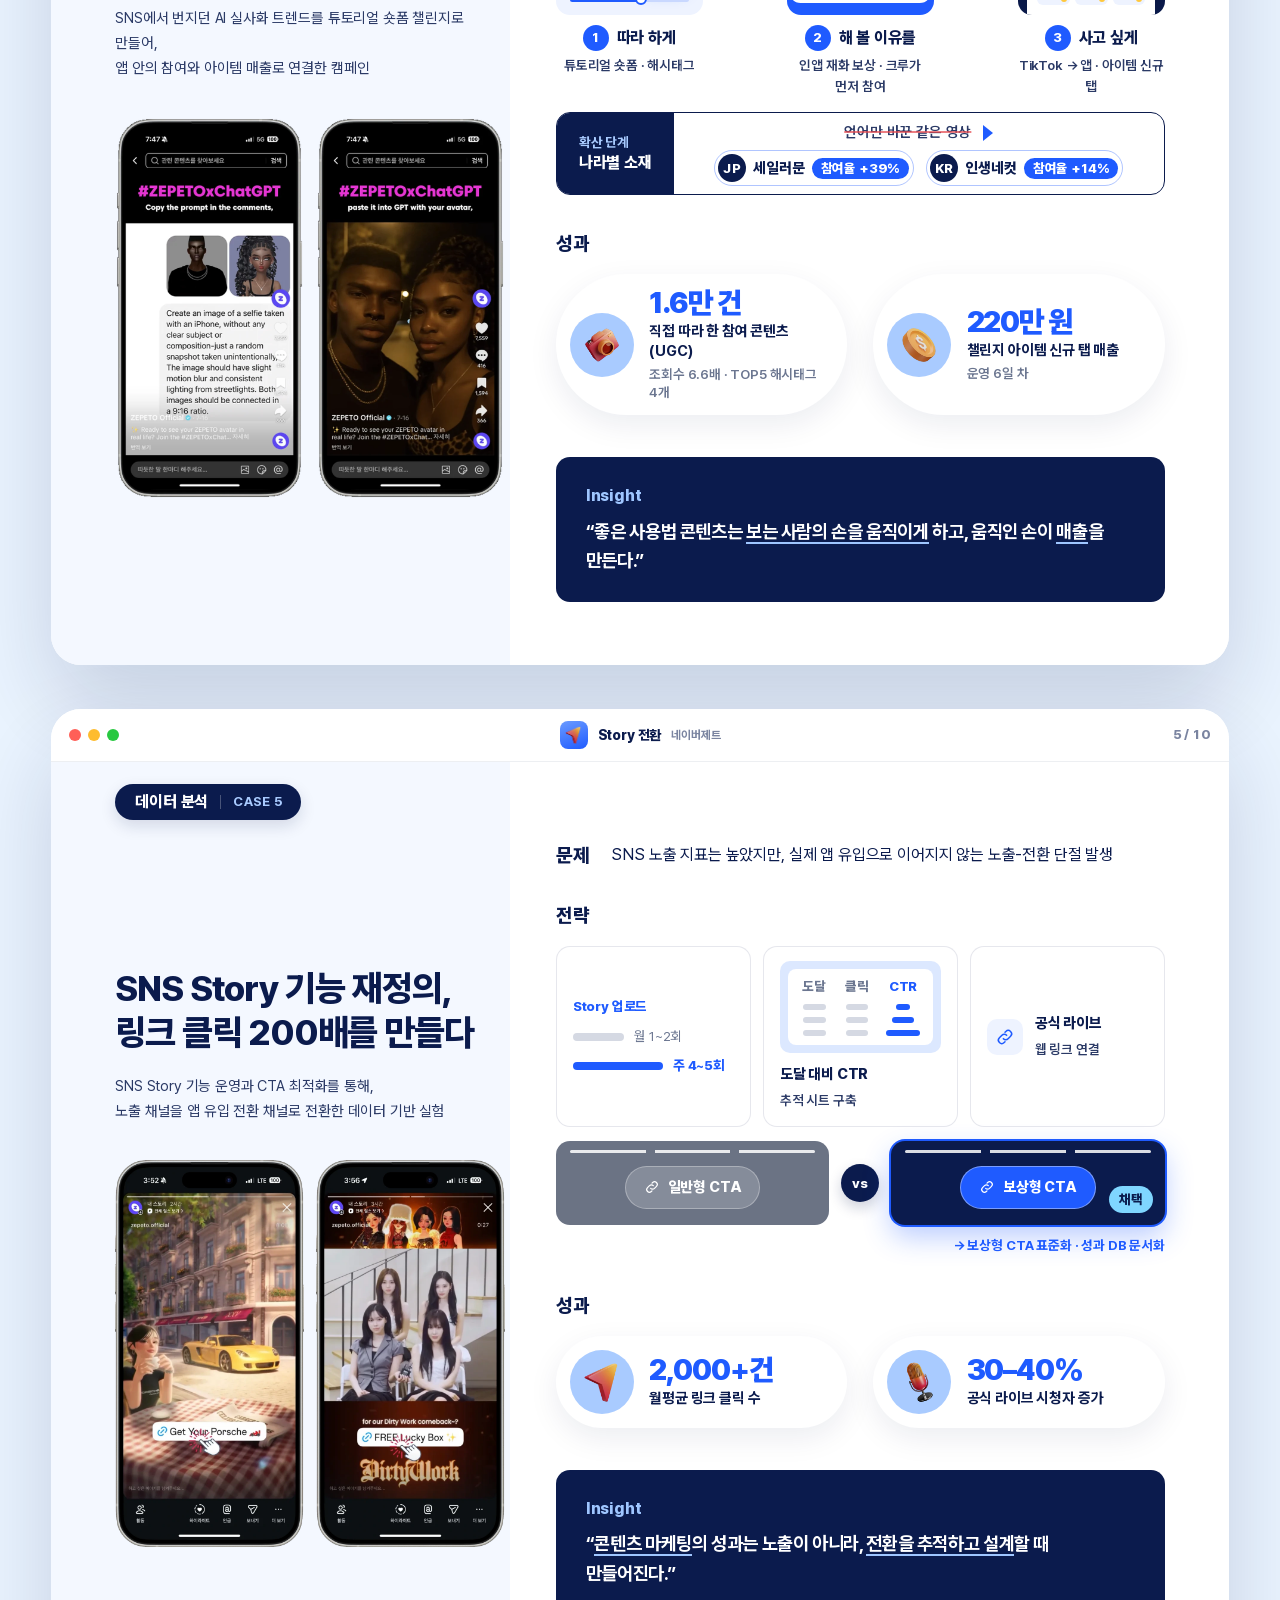
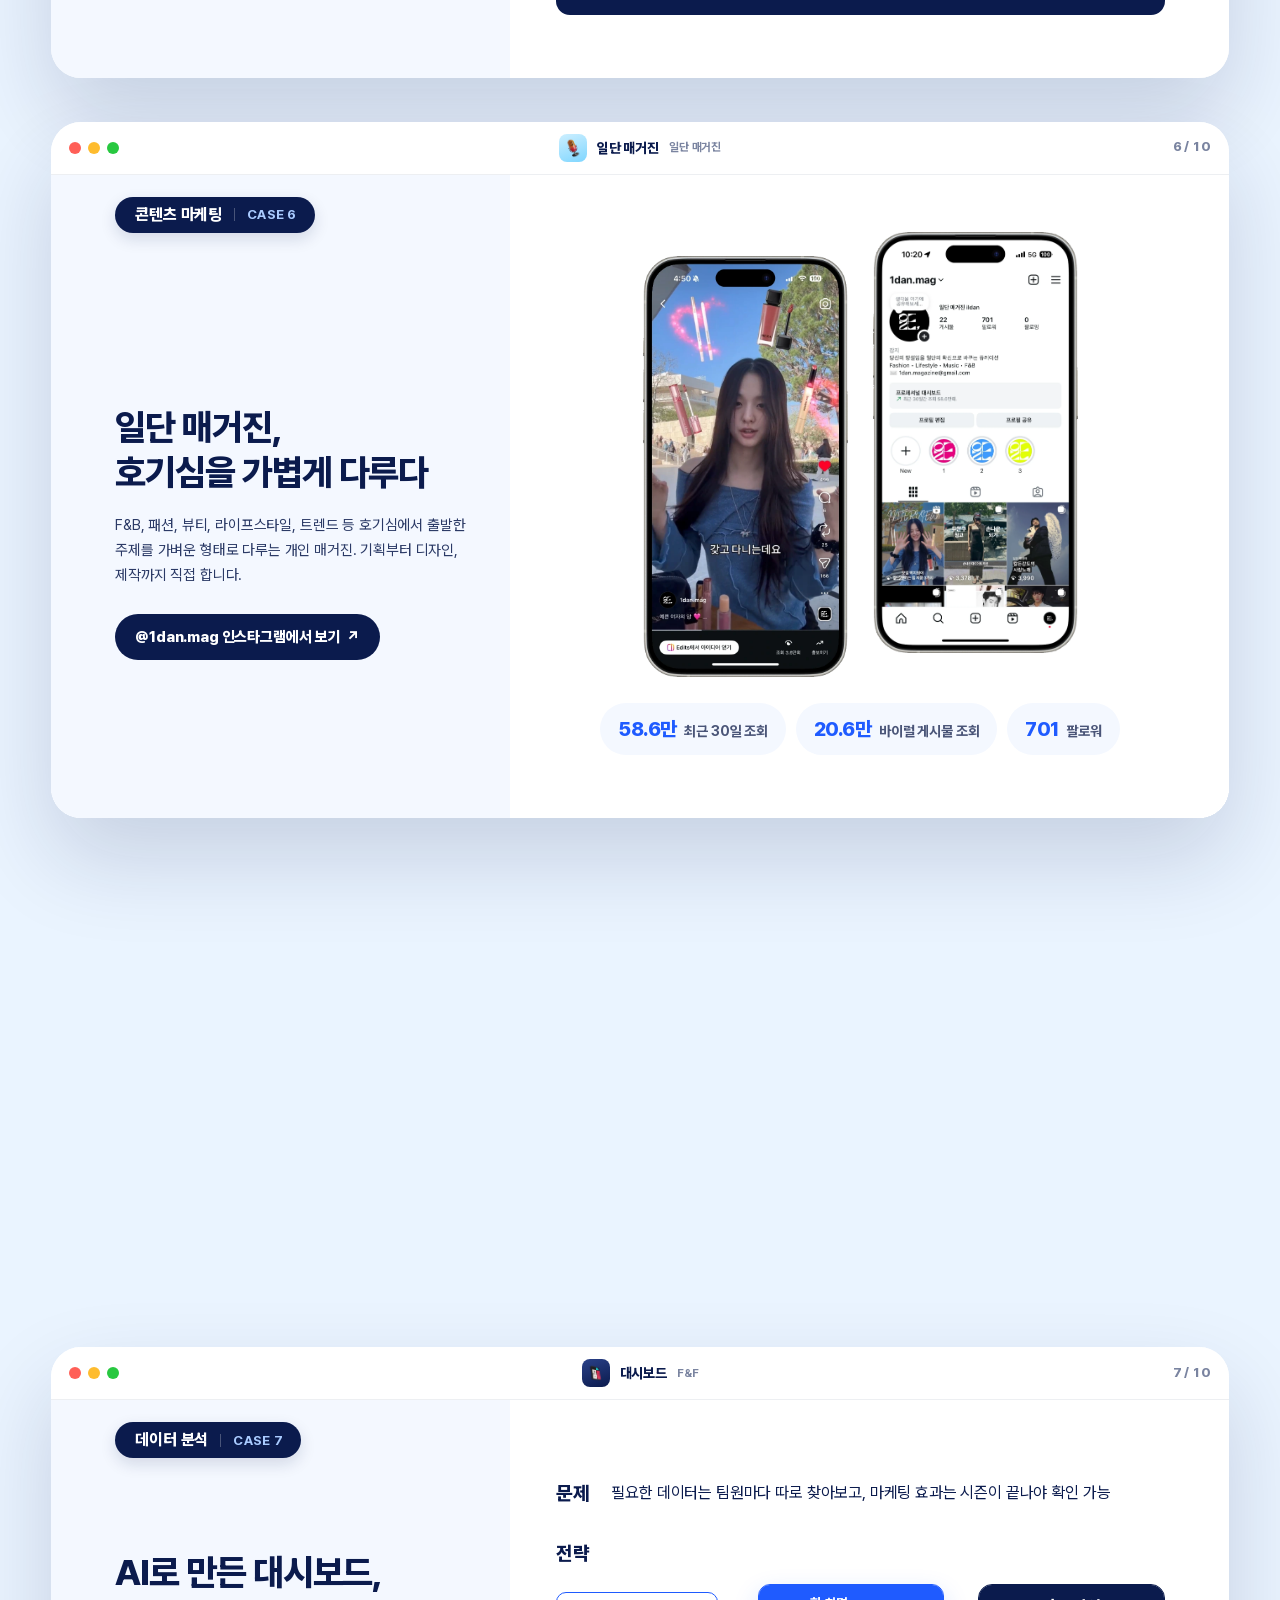
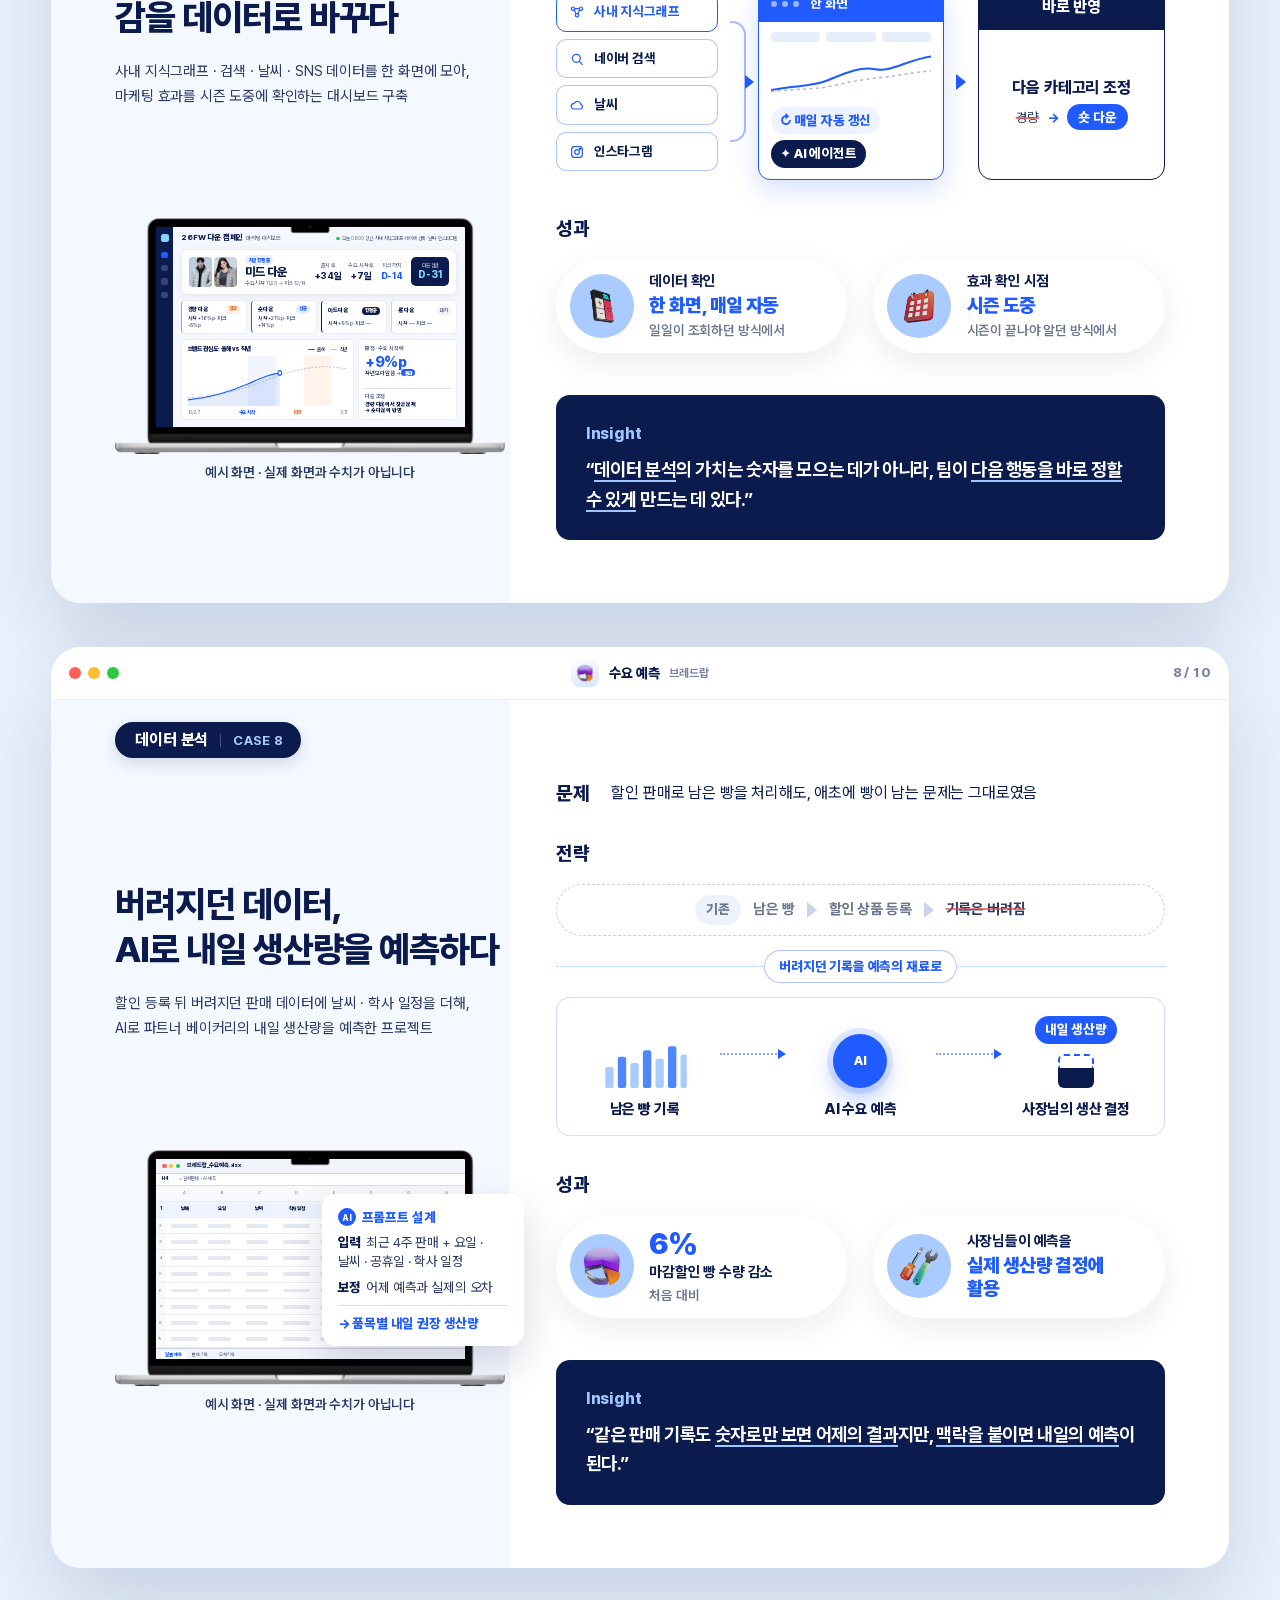
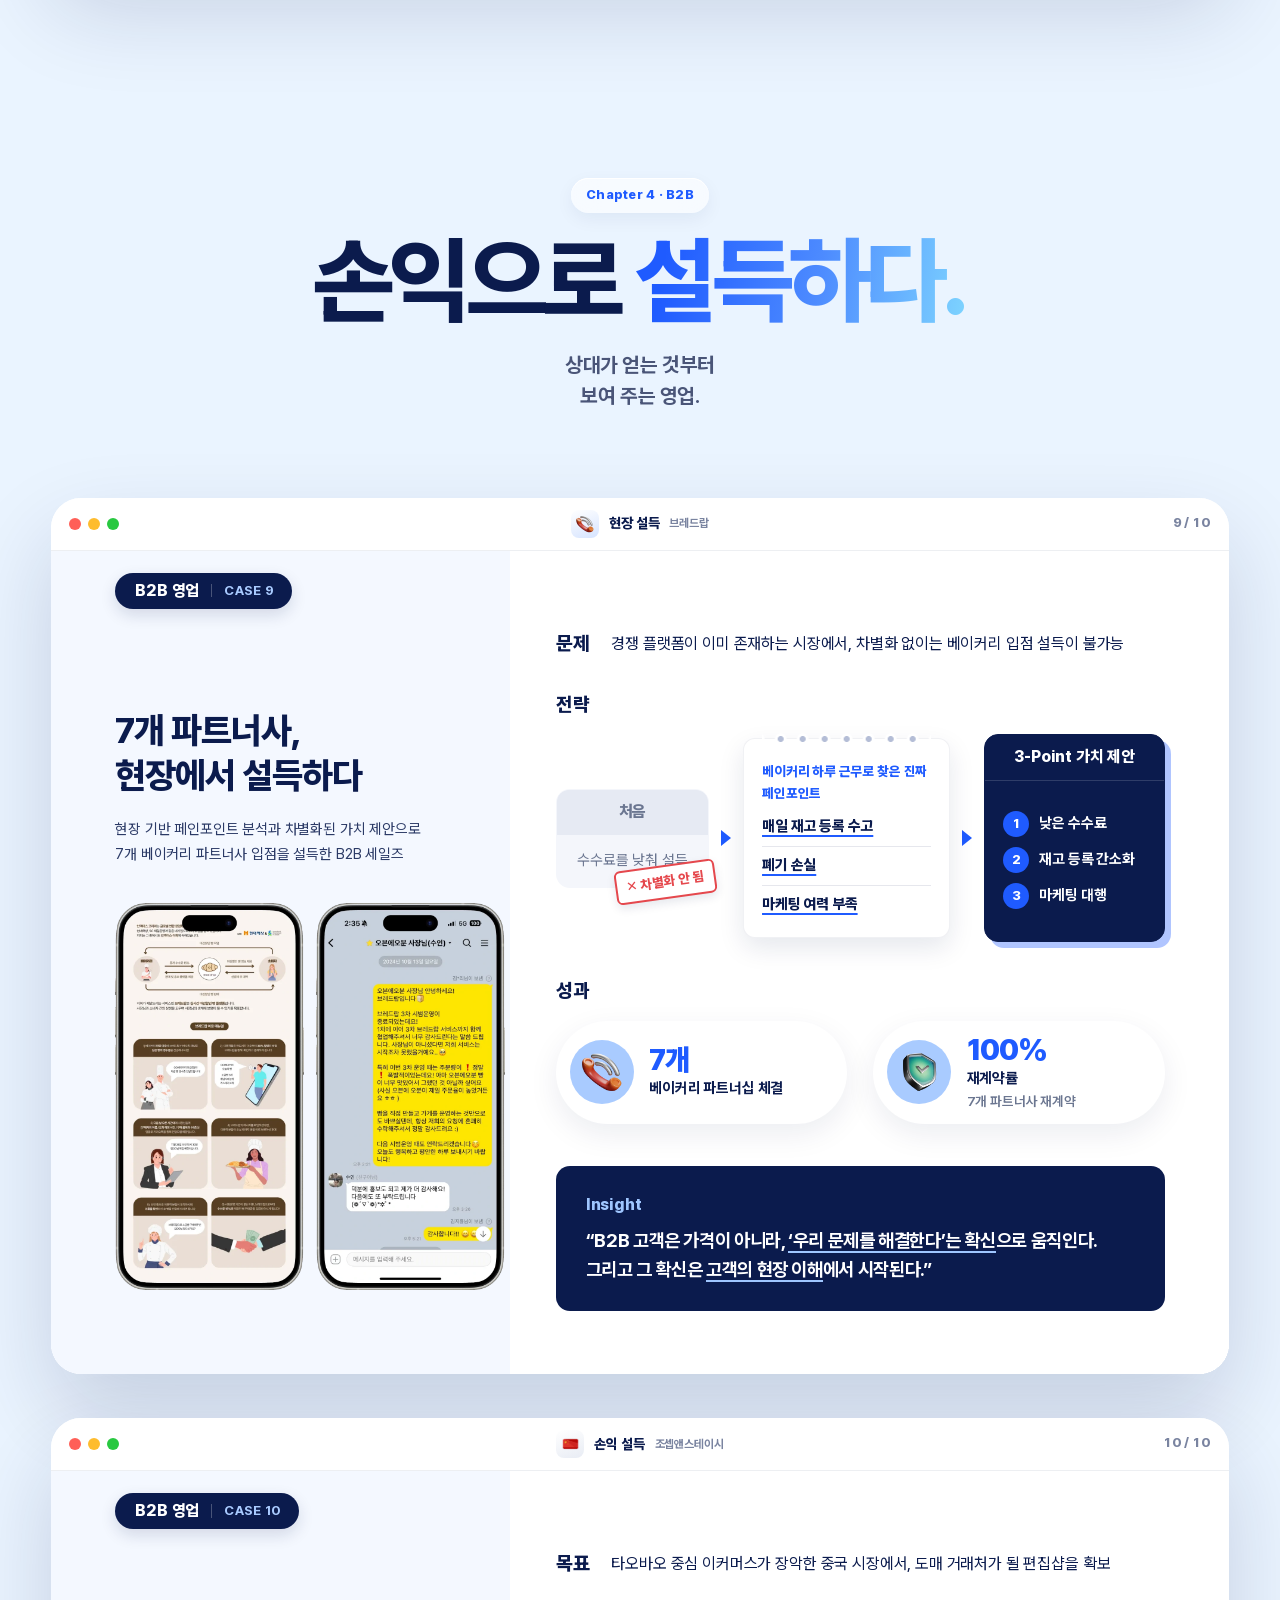
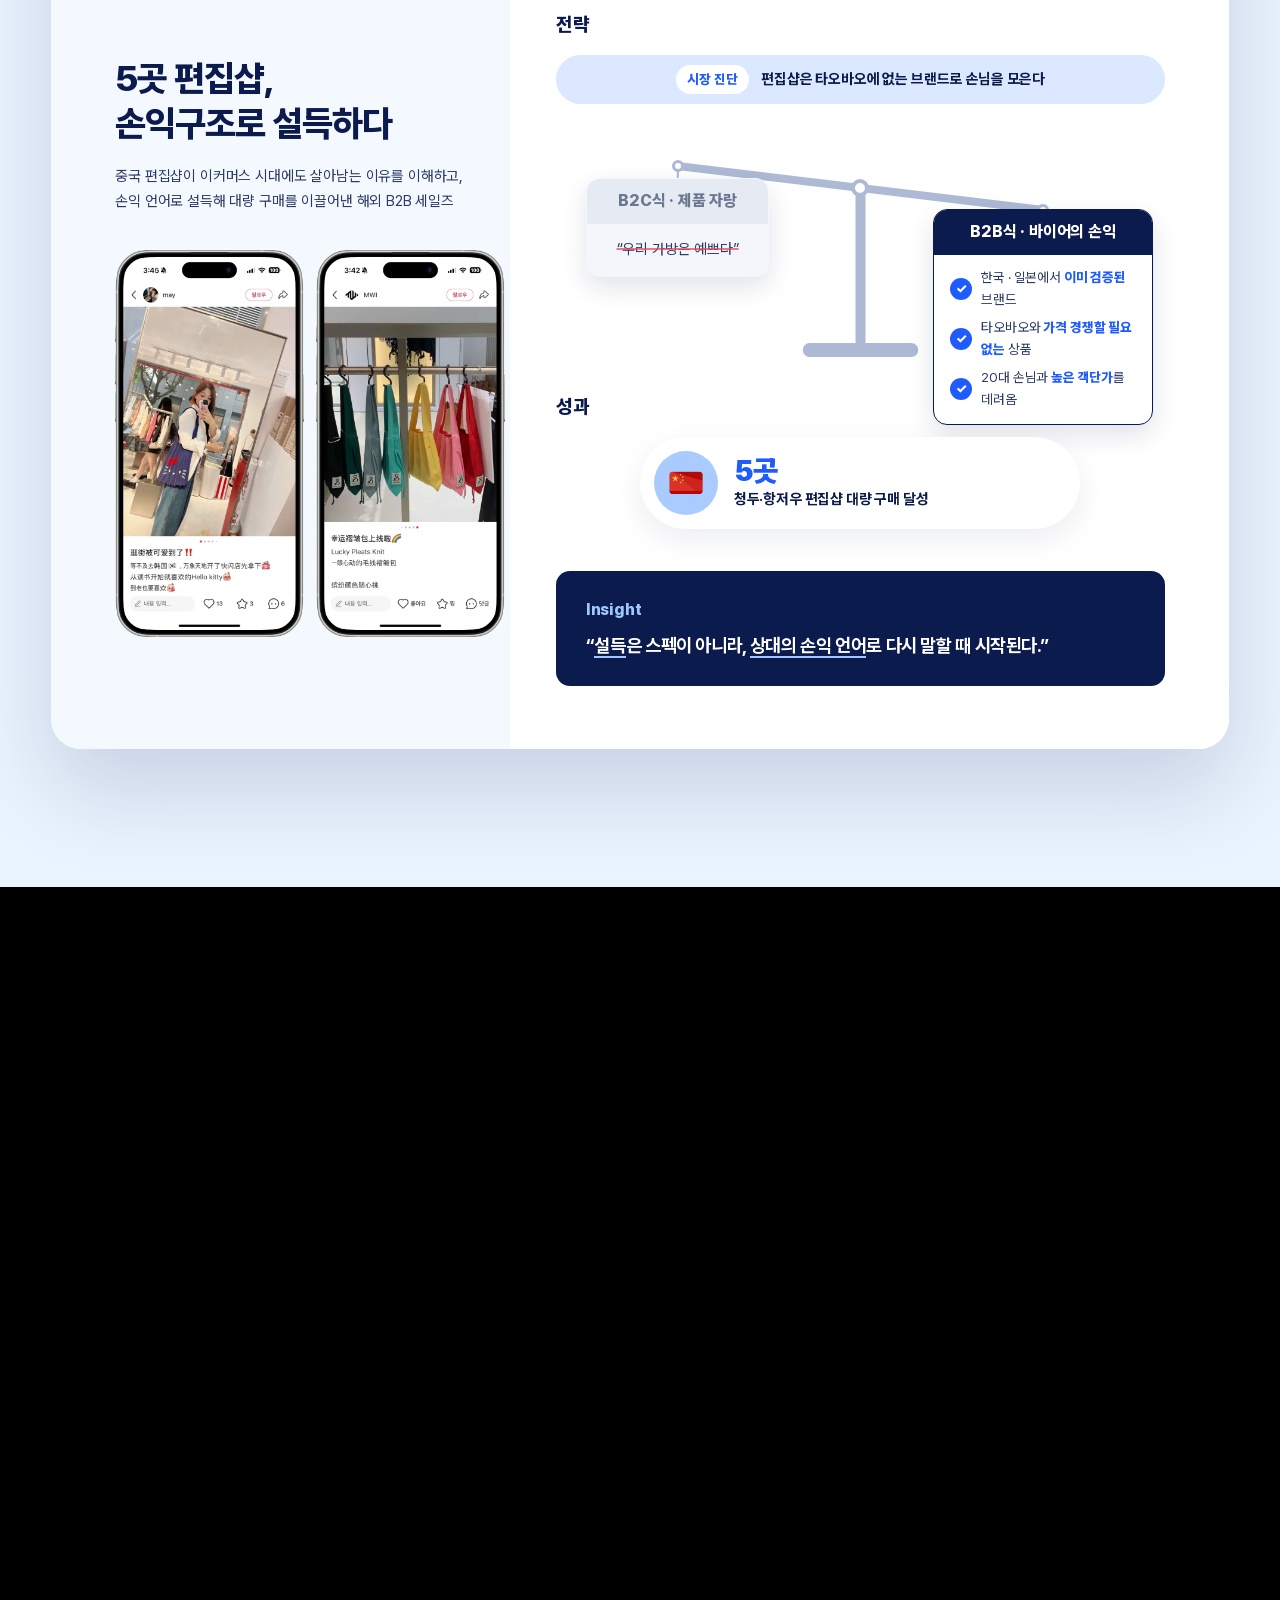
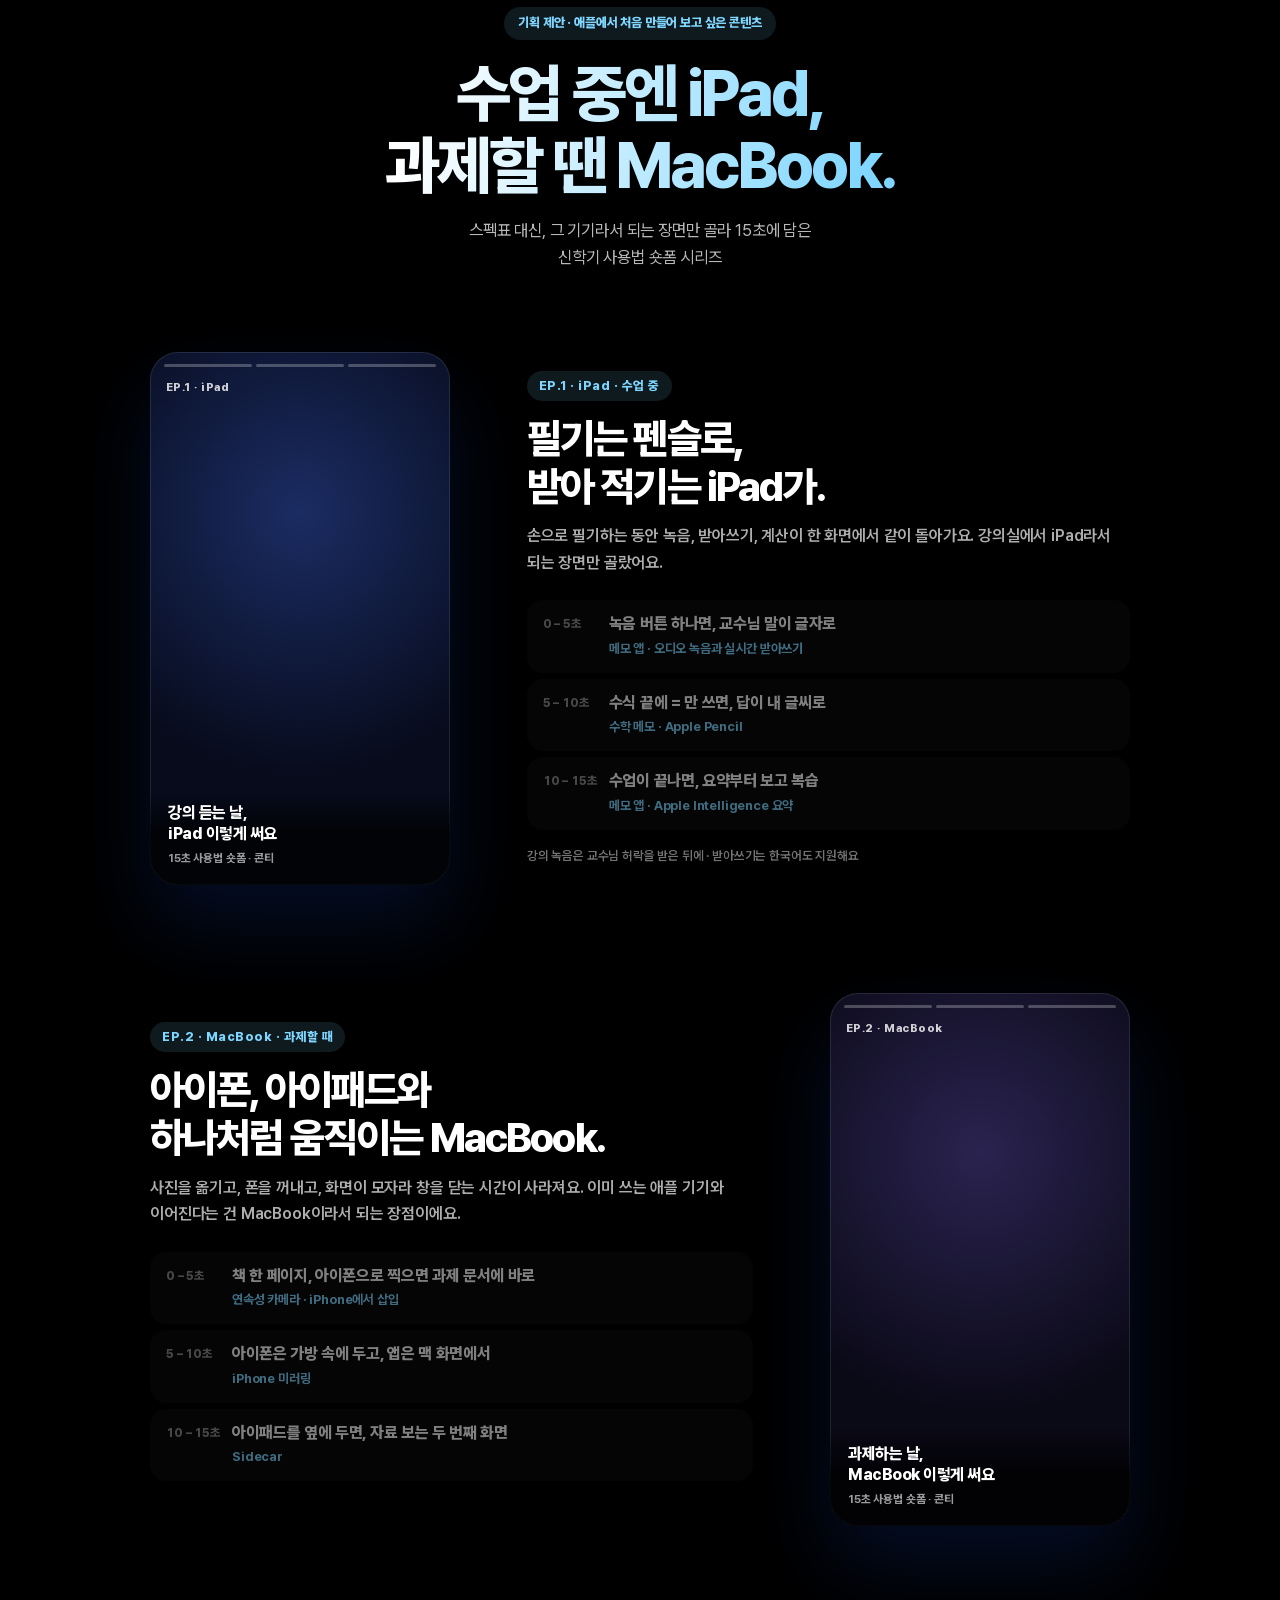
==== commit 5c419b54: "apple: 전략 블록 디자인을 v6 이전으로 복원 - 케이스 9개의 전략 마크업을 f044e31(apple)·navercloud 원본으로 되돌리고, 공용 style.css도 f0" ====
--- a/apple/index.html
+++ b/apple/index.html
@@ -387,8 +387,14 @@
           <div class="reveal">
             <span class="kv__k fx-text">전략</span>
             <div class="st">
-              <div class="st__banner"><span class="st__tag">타겟 재설정</span><s>SNS 이벤트 참여자</s><span class="sx-to">→</span>기숙사 · 캠퍼스 대학생</div>
-              <div class="st__trio"><div class="st__go"><div class="st__scr st__scr--light" aria-hidden="true"><span class="sx-metric"><i class="sx-ico"><svg viewBox="0 0 24 24"><rect x="4" y="9" width="16" height="11" rx="2"/><path d="M3 9h18M12 9v11M12 9c-1.5-3-5-4-5-1.5S10 9 12 9zm0 0c1.5-3 5-4 5-1.5S14 9 12 9z"/></svg></i><b>500세트</b><small>전량 소진</small></span></div><p class="st__cap"><b><i>1</i>인지</b><small>기숙사 시험기간 간식 나눔</small></p></div><i class="st__hop"><em>맛보게</em></i><div class="st__go"><div class="st__scr st__scr--mint" aria-hidden="true"><span class="sx-metric"><i class="sx-ico"><svg viewBox="0 0 24 24"><path d="M5 19c1-4 3.5-6 7-6s6 2 7 6z"/><path d="M12 13V9"/><circle cx="12" cy="6.5" r="2.5"/></svg></i><b>300명</b><small>참여</small></span></div><p class="st__cap"><b><i>2</i>체험</b><small>캠퍼스 퀴즈 · 시식 부스</small></p></div><i class="st__hop"><em>주문으로</em></i><div class="st__go"><div class="st__scr st__scr--navy" aria-hidden="true"><span class="sx-chat"><span class="sx-chat-bar"><i></i><i></i><i></i>오픈채팅</span><span class="sx-chat-body"><i></i><i class="s"></i><b><svg viewBox="0 0 24 24"><path d="M4 5h2l2 10h10l2-7H7.5"/><circle cx="10" cy="19" r="1.4"/><circle cx="17" cy="19" r="1.4"/></svg>주문</b></span></span></div><p class="st__cap"><b><i>3</i>구매</b><small>오픈채팅 주문으로 연결</small></p></div></div>
+              <div class="st__fcard">
+                <div class="st__retarget"><i class="st__ico"><svg viewBox="0 0 24 24" aria-hidden="true"><circle cx="12" cy="12" r="9"/><circle cx="12" cy="12" r="5"/><circle cx="12" cy="12" r="1.4" fill="currentColor"/></svg></i><b>타겟 재설정</b><s>SNS 이벤트 참여자</s><span>→</span><em>기숙사 · 캠퍼스 대학생</em></div>
+                <div class="st__funnel3">
+                  <div class="st__fband st__fband--light"><span class="st__ftag2">인지</span><span class="st__ftext2">기숙사 시험기간 간식 나눔</span><b class="st__fmetric">500세트 전량 소진</b></div>
+                  <div class="st__fband st__fband--mint"><span class="st__ftag2">체험</span><span class="st__ftext2">캠퍼스 퀴즈 · 시식 부스</span><b class="st__fmetric">300명 참여</b></div>
+                  <div class="st__fband st__fband--navy"><span class="st__ftag2">구매</span><span class="st__ftext2">오픈채팅 주문으로 연결</span><b class="st__fmetric">→ 성과로</b></div>
+                </div>
+              </div>
             </div>
           </div>
           <div class="reveal">
@@ -425,7 +431,11 @@
           <div class="reveal">
             <span class="kv__k fx-text">전략</span>
             <div class="st">
-              <div class="st__duo"><div class="st__scr st__scr--muted st__scr--tall" aria-hidden="true"><span class="sx-ptag sx-ptag--lg"><i></i><small>가격 중심</small><b>할인된 가격을<br>알리는 안내</b></span></div><i class="st__hop"><em>장면으로</em></i><div class="st__scr st__scr--navy st__scr--tall"><span class="sx-poster"><i class="sx-tape sx-tape--l"></i><i class="sx-tape sx-tape--r"></i><span class="sx-poster-pill">사용 상황 중심</span><b>“수업 사이,<br>간단하지만 든든하게”</b></span></div></div>
+              <div class="st__row st__row--2 st__row--poster">
+                <div class="st__pricetag"><i></i><small>가격 중심</small><p>할인된 가격을 알리는 안내</p></div>
+                <i class="st__arr"></i>
+                <div class="st__poster"><i class="st__tape st__tape--l"></i><i class="st__tape st__tape--r"></i><span class="st__pill">사용 상황 중심</span><p>“수업 사이,<br>간단하지만 든든하게”</p></div>
+              </div>
               <div class="st__coupons">
                 <div class="st__coupon st__coupon--mint"><i class="st__stub"><svg viewBox="0 0 24 24" aria-hidden="true"><circle cx="12" cy="12" r="9"/><path d="M12 7v5l3 2"/></svg></i><div><small>타이밍 프로모션</small><b>등교 시간 한정 할인</b></div><em class="st__gain">↗ 구매 유인</em></div>
                 <div class="st__coupon st__coupon--navy"><i class="st__stub"><svg viewBox="0 0 24 24" aria-hidden="true"><path d="M5 8h14l-1 12H6z"/><path d="M9 8V6a3 3 0 0 1 6 0v2"/></svg></i><div><small>타이밍 프로모션</small><b>묶음 구매 할인</b></div><em class="st__gain st__gain--navy">↗ 객단가 상승</em></div>
@@ -517,47 +527,35 @@
             <span class="kv__k fx-text">전략</span>
             <div class="st">
               <div class="st__banner"><span class="st__tag">출발점</span>구경하던 사람이 바로 따라 하게 만드는 사용법 콘텐츠</div>
-              <div class="st__trio">
-                <div class="st__go">
-                  <div class="st__scr st__scr--light" aria-hidden="true">
-                    <span class="st__play"><svg viewBox="0 0 24 24"><path d="M8 5.5v13l10.5-6.5z"/></svg>TUTORIAL</span>
-                    <span class="st__morph">
-                      <i class="st__av"><svg viewBox="0 0 48 58"><circle cx="24" cy="24" r="14"/><path d="M8 58c0-9 7-14 16-14s16 5 16 14z"/><circle class="e" cx="19" cy="25" r="2.2"/><circle class="e" cx="29" cy="25" r="2.2"/></svg></i>
-                      <i class="st__spark"><svg viewBox="0 0 24 24"><path d="M12 1.5c.8 5.6 3.9 8.7 10.5 10.5-6.6 1.8-9.7 4.9-10.5 10.5-.8-5.6-3.9-8.7-10.5-10.5C8.1 10.2 11.2 7.1 12 1.5z"/></svg></i>
-                      <i class="st__real"><svg viewBox="0 0 48 58"><circle cx="24" cy="22" r="8.5"/><path d="M5 58c0-12 8.5-19 19-19s19 7 19 19z"/></svg></i>
-                    </span>
-                    <span class="st__scrub"><i></i></span>
+              <div class="st__chain">
+                <div class="st__chs">
+                  <div class="st__chv st__chv--tut" aria-hidden="true">
+                    <span class="st__chtag">▶ TUTORIAL</span>
+                    <div class="st__chpair"><i class="st__chava"></i><em>✦</em><i class="st__chpho"></i></div>
+                    <span class="st__chprog"><b></b></span>
                   </div>
-                  <p class="st__cap"><b><i>1</i>따라 하게</b><small>튜토리얼 숏폼 · 해시태그</small></p>
+                  <b class="st__chn"><i>1</i>따라 하게</b><small>튜토리얼 숏폼 · 해시태그</small>
                 </div>
-                <i class="st__hop"><em>참여로</em></i>
-                <div class="st__go">
-                  <div class="st__scr st__scr--mint" aria-hidden="true">
-                    <span class="st__fan"><i></i><i></i><i></i></span>
-                    <span class="st__coin"><svg viewBox="0 0 24 24"><path d="M12 5.5c.5 3.4 2.3 5.3 6.5 6.5-4.2 1.2-6 3.1-6.5 6.5-.5-3.4-2.3-5.3-6.5-6.5 4.2-1.2 6-3.1 6.5-6.5z"/></svg></span>
-                    <span class="st__crew"><span class="st__faces"><i></i><i></i><i></i></span><b>2,000+</b> 크루</span>
+                <i class="st__charr"><span>참여로</span></i>
+                <div class="st__chs">
+                  <div class="st__chv st__chv--crew" aria-hidden="true">
+                    <div class="st__chfan"><i></i><i></i><i></i></div>
+                    <span class="st__chcoin">✦</span>
+                    <span class="st__chpill"><i></i><i></i><i></i>2,000+ 크루</span>
                   </div>
-                  <p class="st__cap"><b><i>2</i>해 볼 이유를</b><small>인앱 재화 보상 · 크루가 먼저 참여</small></p>
+                  <b class="st__chn"><i>2</i>해 볼 이유를</b><small>인앱 재화 보상 · 크루가 먼저 참여</small>
                 </div>
-                <i class="st__hop"><em>매출로</em></i>
-                <div class="st__go">
-                  <div class="st__scr st__scr--navy" aria-hidden="true">
-                    <span class="st__shop">
-                      <span class="st__shop-bar"><i></i><i></i><i></i><b>아바타샵</b></span>
-                      <span class="st__shop-tabs"><span>추천</span><span class="is-on">NEW 챌린지</span></span>
-                      <span class="st__shop-grid"><i class="is-hi"></i><i class="is-hi"></i><i class="is-hi"></i></span>
-                    </span>
+                <i class="st__charr"><span>매출로</span></i>
+                <div class="st__chs">
+                  <div class="st__chv st__chv--shop" aria-hidden="true">
+                    <div class="st__chwin"><div class="st__chbar"><i></i><i></i><i></i>아바타샵</div><div class="st__chrow"><span>추천</span><em>NEW 챌린지</em></div><div class="st__chitems"><i></i><i></i><i></i></div></div>
                   </div>
-                  <p class="st__cap"><b><i>3</i>사고 싶게</b><small>TikTok → 앱 · 아이템 신규 탭</small></p>
+                  <b class="st__chn"><i>3</i>사고 싶게</b><small>TikTok → 앱 · 아이템 신규 탭</small>
                 </div>
               </div>
-              <div class="st__loc">
+              <div class="st__spread">
                 <b><small>확산 단계</small>나라별 소재</b>
-                <div class="st__loc-row">
-                  <s>언어만 바꾼 같은 영상</s><i class="st__arr"></i>
-                  <span class="st__flag"><i>JP</i>세일러문<em>참여율 +39%</em></span>
-                  <span class="st__flag"><i>KR</i>인생네컷<em>참여율 +14%</em></span>
-                </div>
+                <div class="st__spread-b"><span class="st__spread-was"><s>언어만 바꾼 같은 영상</s><i class="st__arr"></i></span><span class="st__spread-now"><em class="st__chc"><i>JP</i>세일러문<u>참여율 +39%</u></em><em class="st__chc"><i>KR</i>인생네컷<u>참여율 +14%</u></em></span></div>
               </div>
             </div>
           </div>
@@ -595,8 +593,17 @@
           <div class="reveal">
             <span class="kv__k fx-text">전략</span>
             <div class="st">
-              <div class="st__trio"><div class="st__go"><div class="st__scr st__scr--light" aria-hidden="true"><span class="sx-freq"><span class="sx-freq-t"><s>월 1~2회</s><span class="sx-to">→</span><b>주 4~5회</b></span><span class="sx-calgrid"><i class="on"></i><i class="on"></i><i></i><i class="on"></i><i class="on"></i><i class="on"></i><i></i><i class="on"></i><i></i><i class="on"></i><i class="on"></i><i class="on"></i><i class="on"></i><i></i></span></span></div><p class="st__cap"><b><i>1</i>자주 올리고</b><small>Story 업로드 주 4~5회</small></p></div><i class="st__hop"></i><div class="st__go"><div class="st__scr st__scr--mint" aria-hidden="true"><span class="sx-sheet"><span class="sx-sheet-h"><span>도달</span><span>클릭</span><span>CTR</span></span><span class="sx-sheet-r"><i style="width:80%"></i><i style="width:40%"></i><i class="c" style="width:45%"></i></span><span class="sx-sheet-r"><i style="width:70%"></i><i style="width:55%"></i><i class="c" style="width:70%"></i></span><span class="sx-sheet-r"><i style="width:85%"></i><i style="width:75%"></i><i class="c" style="width:92%"></i></span></span></div><p class="st__cap"><b><i>2</i>재고</b><small>도달 대비 CTR 추적 시트</small></p></div><i class="st__hop"></i><div class="st__go"><div class="st__scr st__scr--navy" aria-hidden="true"><span class="sx-story"><i class="st__sbars"></i><span class="sx-cta">일반형 CTA</span><span class="sx-cta sx-cta--on">보상형 CTA<em>채택</em></span></span></div><p class="st__cap"><b><i>3</i>고르고</b><small>CTA 문구 A/B 테스트</small></p></div></div>
-              <div class="st__band"><b><small>운영 방식</small>표준으로</b><div class="st__band-row"><span class="sx-pill">공식 라이브 웹 링크 연결</span><span class="sx-pill sx-pill--on">보상형 CTA 표준화</span><span class="sx-pill">성과 DB 문서화</span></div></div>
+              <div class="st__row st__row--plain">
+                <div class="st__kpi"><small>Story 업로드</small><div class="st__bars"><span class="st__bar st__bar--old"></span><em>월 1~2회</em></div><div class="st__bars"><span class="st__bar st__bar--new"></span><em class="st__em">주 4~5회</em></div></div>
+                <div class="st__kpi st__kpi--ctr"><div class="st__ctr" aria-hidden="true"><div class="st__ctr-card"><div class="st__ctr-h"><span>도달</span><span>클릭</span><span class="is-hi">CTR</span></div><div class="st__ctr-r"><i></i><i></i><b style="--w: 34%"></b></div><div class="st__ctr-r"><i></i><i></i><b style="--w: 58%"></b></div><div class="st__ctr-r"><i></i><i></i><b style="--w: 88%"></b></div></div></div><div><b>도달 대비 CTR</b><small>추적 시트 구축</small></div></div>
+                <div class="st__kpi st__kpi--ico"><i class="st__ico"><svg viewBox="0 0 24 24" aria-hidden="true"><path d="M10 14a4 4 0 0 0 5.7 0l3-3a4 4 0 0 0-5.7-5.7l-1 1"/><path d="M14 10a4 4 0 0 0-5.7 0l-3 3a4 4 0 0 0 5.7 5.7l1-1"/></svg></i><div><b>공식 라이브</b><small>웹 링크 연결</small></div></div>
+              </div>
+              <div class="st__ab">
+                <div class="st__story st__story--a"><i class="st__sbars"></i><span class="st__sbtn"><i class="st__ico"><svg viewBox="0 0 24 24" aria-hidden="true"><path d="M10 14a4 4 0 0 0 5.7 0l3-3a4 4 0 0 0-5.7-5.7l-1 1"/><path d="M14 10a4 4 0 0 0-5.7 0l-3 3a4 4 0 0 0 5.7 5.7l1-1"/></svg></i>일반형 CTA</span></div>
+                <i class="st__vs">vs</i>
+                <div class="st__story st__story--b"><i class="st__sbars"></i><span class="st__sbtn st__sbtn--on"><i class="st__ico"><svg viewBox="0 0 24 24" aria-hidden="true"><path d="M10 14a4 4 0 0 0 5.7 0l3-3a4 4 0 0 0-5.7-5.7l-1 1"/><path d="M14 10a4 4 0 0 0-5.7 0l-3 3a4 4 0 0 0 5.7 5.7l1-1"/></svg></i>보상형 CTA</span><em class="st__pick">채택</em></div>
+              </div>
+              <p class="st__note">→ 보상형 CTA 표준화 · 성과 DB 문서화</p>
             </div>
           </div>
           <div class="reveal">
@@ -694,7 +701,13 @@
           <div class="reveal">
             <span class="kv__k fx-text">전략</span>
             <div class="st">
-              <div class="st__trio"><div class="st__go"><div class="st__scr st__scr--light" aria-hidden="true"><span class="sx-apps"><span><svg viewBox="0 0 24 24"><circle cx="6" cy="7" r="2.5"/><circle cx="18" cy="7" r="2.5"/><circle cx="12" cy="17" r="2.5"/><path d="M8 8.5l2.5 6M16 8.5l-2.5 6M8.5 7h7"/></svg></span><span><svg viewBox="0 0 24 24"><circle cx="11" cy="11" r="6"/><path d="M15.5 15.5L20 20"/></svg></span><span><svg viewBox="0 0 24 24"><path d="M7 18a4 4 0 0 1 .5-8 5.5 5.5 0 0 1 10.5 1.5 3.5 3.5 0 0 1 0 6.5z"/></svg></span><span><svg viewBox="0 0 24 24"><rect x="4" y="4" width="16" height="16" rx="4"/><circle cx="12" cy="12" r="3.5"/><circle cx="16.5" cy="7.5" r="1" fill="currentColor"/></svg></span></span></div><p class="st__cap"><b><i>1</i>흩어진 데이터</b><small>지식그래프 · 검색 · 날씨 · SNS</small></p></div><i class="st__hop"><em>한 화면에</em></i><div class="st__go"><div class="st__scr st__scr--mint" aria-hidden="true"><span class="sx-dash"><span class="sx-dash-bar"><i></i><i></i><i></i>한 화면</span><svg viewBox="0 0 200 60" preserveAspectRatio="none"><path d="M0 50 C 30 44, 50 46, 70 38 S 110 20, 130 24 S 170 12, 200 8" fill="none" stroke="#1F5BFF" stroke-width="3"/><path d="M0 52 C 30 48, 55 50, 80 44 S 120 36, 140 34 S 175 28, 200 26" fill="none" stroke="#B4BDD6" stroke-width="2" stroke-dasharray="4 4"/></svg><span class="sx-dash-chips"><span>↻ 매일 자동 갱신</span><span class="n">✦ AI 에이전트</span></span></span></div><p class="st__cap"><b><i>2</i>한 화면</b><small>매일 자동으로 갱신</small></p></div><i class="st__hop"><em>시즌 중에</em></i><div class="st__go"><div class="st__scr st__scr--navy" aria-hidden="true"><span class="sx-adj"><small>다음 카테고리 조정</small><span class="sx-adj-row"><s>경량 다운</s><span class="sx-to">→</span><b>숏 다운</b></span></span></div><p class="st__cap"><b><i>3</i>바로 반영</b><small>찾은 문제를 다음 카테고리에</small></p></div></div>
+              <div class="st__merge">
+                <ul class="st__src st__src--ico"><li><i class="st__ico"><svg viewBox="0 0 24 24" aria-hidden="true"><circle cx="6" cy="7" r="2.5"/><circle cx="18" cy="7" r="2.5"/><circle cx="12" cy="17" r="2.5"/><path d="M8 8.5l2.5 6M16 8.5l-2.5 6M8.5 7h7"/></svg></i>사내 지식그래프</li><li><i class="st__ico"><svg viewBox="0 0 24 24" aria-hidden="true"><circle cx="11" cy="11" r="6"/><path d="M15.5 15.5L20 20"/></svg></i>네이버 검색</li><li><i class="st__ico"><svg viewBox="0 0 24 24" aria-hidden="true"><path d="M7 18a4 4 0 0 1 .5-8 5.5 5.5 0 0 1 10.5 1.5 3.5 3.5 0 0 1 0 6.5z"/></svg></i>날씨</li><li><i class="st__ico"><svg viewBox="0 0 24 24" aria-hidden="true"><rect x="4" y="4" width="16" height="16" rx="4"/><circle cx="12" cy="12" r="3.5"/><circle cx="16.5" cy="7.5" r="1" fill="currentColor"/></svg></i>인스타그램</li></ul>
+                <i class="st__brace"></i>
+                <div class="st__dash"><div class="st__dash-bar"><i></i><i></i><i></i><b>한 화면</b></div><div class="st__dash-body"><div class="st__dash-tiles"><span></span><span></span><span></span></div><svg class="st__dash-chart" viewBox="0 0 200 60" preserveAspectRatio="none" aria-hidden="true"><path d="M0 50 C 30 44, 50 46, 70 38 S 110 20, 130 24 S 170 12, 200 8" fill="none" stroke="#1F5BFF" stroke-width="2.5"/><path d="M0 52 C 30 48, 55 50, 80 44 S 120 36, 140 34 S 175 28, 200 26" fill="none" stroke="#B4BDD6" stroke-width="2" stroke-dasharray="4 4"/></svg><div class="st__dash-chips"><span>↻ 매일 자동 갱신</span><span class="st__chip--navy">✦ AI 에이전트</span></div></div></div>
+                <i class="st__arr"></i>
+                <div class="st__card st__card--navy"><div class="st__h">바로 반영</div><div class="st__b"><p class="st__t">다음 카테고리 조정</p><p class="st__adj"><s>경량</s><span>→</span><em>숏 다운</em></p></div></div>
+              </div>
             </div>
           </div>
           <div class="reveal">
@@ -751,8 +764,15 @@
           <div class="reveal">
             <span class="kv__k fx-text">전략</span>
             <div class="st">
-              <div class="st__trio"><div class="st__go"><div class="st__scr st__scr--light" aria-hidden="true"><span class="sx-chip sx-chip--muted">버려지던 기록</span><svg class="sx-bars" viewBox="0 0 80 44"><rect x="2" y="24" width="8" height="20" rx="2"/><rect x="14" y="14" width="8" height="30" rx="2"/><rect x="26" y="20" width="8" height="24" rx="2"/><rect x="38" y="8" width="8" height="36" rx="2"/><rect x="50" y="16" width="8" height="28" rx="2"/><rect x="62" y="4" width="8" height="40" rx="2"/><rect x="74" y="12" width="6" height="32" rx="2"/></svg></div><p class="st__cap"><b><i>1</i>남은 빵 기록</b><small>버려지던 데이터를 재료로</small></p></div><i class="st__hop"><em>맥락 더해</em></i><div class="st__go"><div class="st__scr st__scr--mint" aria-hidden="true"><span class="sx-orb"><b>AI</b><span style="left:2%;top:6%">요일</span><span style="right:4%;top:10%">날씨</span><span style="left:0;bottom:8%">공휴일</span><span style="right:0;bottom:6%">학사 일정</span></span></div><p class="st__cap"><b><i>2</i>AI 수요 예측</b><small>최근 4주 판매에 맥락을 더해</small></p></div><i class="st__hop"><em>내일로</em></i><div class="st__go"><div class="st__scr st__scr--navy" aria-hidden="true"><span class="sx-cal"><span class="sx-cal-bar">내일</span><span class="sx-cal-body"><i class="st__ghost"></i><i class="st__box"></i><small>권장 생산량</small></span></span></div><p class="st__cap"><b><i>3</i>사장님의 생산 결정</b><small>품목별 내일 권장 생산량</small></p></div></div>
-              <div class="st__band"><b><small>매일 반복</small>오차 보정</b><div class="st__band-row"><span class="sx-pill">어제 예측</span><span class="sx-vs">vs</span><span class="sx-pill">실제 판매</span><i class="st__arr"></i><span class="sx-pill sx-pill--on"><i class="sx-ico-sm"><svg viewBox="0 0 24 24"><path d="M4 12a8 8 0 0 1 13.7-5.7L20 8.5"/><path d="M20 4v4.5h-4.5"/><path d="M20 12a8 8 0 0 1-13.7 5.7L4 15.5"/><path d="M4 20v-4.5h4.5"/></svg></i>다음 예측에 반영</span></div></div>
+              <div class="st__old"><span class="st__tag st__tag--muted">기존</span><span>남은 빵</span><i class="st__arr st__arr--muted"></i><span>할인 상품 등록</span><i class="st__arr st__arr--muted"></i><s>기록은 버려짐</s></div>
+              <div class="st__divider"><span>버려지던 기록을 예측의 재료로</span></div>
+              <div class="st__stages">
+                <div class="st__stage"><svg class="st__bars-svg" viewBox="0 0 80 44" aria-hidden="true"><rect x="2" y="24" width="8" height="20" rx="2"/><rect x="14" y="14" width="8" height="30" rx="2"/><rect x="26" y="20" width="8" height="24" rx="2"/><rect x="38" y="8" width="8" height="36" rx="2"/><rect x="50" y="16" width="8" height="28" rx="2"/><rect x="62" y="4" width="8" height="40" rx="2"/><rect x="74" y="12" width="6" height="32" rx="2"/></svg><b>남은 빵 기록</b></div>
+                <i class="st__dotarr"></i>
+                <div class="st__stage"><span class="st__orb">AI</span><b>AI 수요 예측</b></div>
+                <i class="st__dotarr"></i>
+                <div class="st__stage"><span class="st__tomorrow"><em>내일 생산량</em><i class="st__ghost"></i><i class="st__box"></i></span><b>사장님의 생산 결정</b></div>
+              </div>
             </div>
           </div>
           <div class="reveal">
@@ -790,7 +810,13 @@
           <div class="reveal">
             <span class="kv__k fx-text">전략</span>
             <div class="st">
-              <div class="st__trio"><div class="st__go"><div class="st__scr st__scr--muted" aria-hidden="true"><span class="sx-ptag"><i></i><small>처음 내민 카드</small><b>수수료 ↓</b></span><span class="sx-stamp">✕ 차별화 안 됨</span></div><p class="st__cap"><b><i>1</i>처음</b><small>수수료를 낮춰 설득</small></p></div><i class="st__hop"><em>현장으로</em></i><div class="st__go"><div class="st__scr st__scr--light" aria-hidden="true"><span class="sx-pad"><i class="st__rings"></i><b>매일 재고 등록 수고</b><b>폐기 손실</b><b>마케팅 여력 부족</b></span></div><p class="st__cap"><b><i>2</i>하루 근무</b><small>베이커리에서 찾은 진짜 페인포인트</small></p></div><i class="st__hop"><em>제안으로</em></i><div class="st__go"><div class="st__scr st__scr--navy" aria-hidden="true"><span class="sx-list"><small>3-POINT</small><b><i>1</i>낮은 수수료</b><b><i>2</i>재고 등록 간소화</b><b><i>3</i>마케팅 대행</b></span></div><p class="st__cap"><b><i>3</i>가치 제안</b><small>3-Point로 다시 설득</small></p></div></div>
+              <div class="st__row st__row--3 st__row--note">
+                <div class="st__card st__card--muted st__stamped"><div class="st__h">처음</div><div class="st__b"><p>수수료를 낮춰 설득</p></div><span class="st__stamp">✕ 차별화 안 됨</span></div>
+                <i class="st__arr"></i>
+                <div class="st__pad"><i class="st__rings"></i><p class="st__pad-t">베이커리 하루 근무로 찾은 진짜 페인포인트</p><ul><li>매일 재고 등록 수고</li><li>폐기 손실</li><li>마케팅 여력 부족</li></ul></div>
+                <i class="st__arr"></i>
+                <div class="st__card st__card--navy st__card--solid"><div class="st__h">3-Point 가치 제안</div><ol class="st__nums"><li>낮은 수수료</li><li>재고 등록 간소화</li><li>마케팅 대행</li></ol></div>
+              </div>
             </div>
           </div>
           <div class="reveal">
--- a/apple/assets/style.css
+++ b/apple/assets/style.css
@@ -4,6 +4,10 @@
    Palette mirrors the original deck: charcoal + mint/green
    ========================================================= */
 :root {
+  /* type scale · the 문제 text is 30; the smallest text anywhere is 25, a page's one-line description 27 */
+  --fs-base: clamp(15px, 1.25vw, 20px);
+  --fs-min: max(13px, calc(var(--fs-base) * 0.84));
+  --fs-desc: calc(var(--fs-base) * 0.92);
   --bg: #F3F8FF;
   --bg-deep: #FFFFFF;
   --bg-card: #0B1B4D;
@@ -87,7 +91,7 @@
 .dots a { width: 10px; height: 10px; border-radius: 50%; border: 1.5px solid rgba(11,27,77,0.35); background: transparent; position: relative; transition: background 0.3s, border-color 0.3s, transform 0.3s; }
 .dots a:hover { border-color: var(--mint); transform: scale(1.25); }
 .dots a.is-active { background: var(--mint); border-color: var(--mint); transform: scale(1.35); box-shadow: 0 0 0 4px rgba(31,91,255,0.18); }
-.dots a::after { content: attr(title); position: absolute; right: 20px; top: 50%; transform: translate(6px, -50%); font-size: 11px; font-weight: 700; letter-spacing: 0.08em; color: var(--mint); white-space: nowrap; opacity: 0; transition: opacity 0.25s, transform 0.25s; pointer-events: none; }
+.dots a::after { content: attr(title); position: absolute; right: 20px; top: 50%; transform: translate(6px, -50%); font-size: var(--fs-min); font-weight: 700; letter-spacing: 0.08em; color: var(--mint); white-space: nowrap; opacity: 0; transition: opacity 0.25s, transform 0.25s; pointer-events: none; }
 .dots a:hover::after { opacity: 1; transform: translate(0, -50%); }
 @media (max-width: 1100px) { .dots { display: none; } }
 
@@ -123,7 +127,7 @@
 .nav__logo span { color: var(--mint); font-weight: 600; }
 .nav__links { display: flex; gap: 6px; }
 .nav__links a {
-  font-size: 14px; font-weight: 600; color: var(--text-dim);
+  font-size: var(--fs-min); font-weight: 600; color: var(--text-dim);
   padding: 8px 12px; border-radius: 999px; position: relative;
   transition: color 0.25s, background 0.25s;
 }
@@ -163,7 +167,7 @@
 .hero.is-in .word { animation: wordIn 0.9s var(--ease) forwards; }
 @keyframes wordIn { to { opacity: 1; transform: none; } }
 .hero__title .accent { color: var(--mint); }
-.hero__sub { margin: 0 0 26px; font-size: 12px; font-weight: 700; letter-spacing: 0.2em; color: var(--mint); overflow: hidden; }
+.hero__sub { margin: 0 0 26px; font-size: var(--fs-min); font-weight: 700; letter-spacing: 0.2em; color: var(--mint); overflow: hidden; }
 .hero__sub-text { display: inline-block; transform: translateY(110%); }
 .hero.is-in .hero__sub-text { animation: wordIn 0.9s 0.05s var(--ease) forwards; }
 .hero__tags { margin-top: 26px; display: flex; flex-wrap: wrap; gap: 8px; }
@@ -175,7 +179,7 @@
 .hero.is-in .hero__tags span:nth-child(1) { animation-delay: 1.2s; }
 .hero.is-in .hero__tags span:nth-child(2) { animation-delay: 1.32s; }
 .hero.is-in .hero__tags span:nth-child(3) { animation-delay: 1.44s; }
-.hero__scroll { position: absolute; left: var(--gutter); bottom: 34px; display: flex; align-items: center; gap: 14px; color: var(--text-mute); font-size: 11px; letter-spacing: 0.24em; font-weight: 600; }
+.hero__scroll { position: absolute; left: var(--gutter); bottom: 34px; display: flex; align-items: center; gap: 14px; color: var(--text-mute); font-size: var(--fs-min); letter-spacing: 0.24em; font-weight: 600; }
 .hero__scroll-line { display: block; width: 60px; height: 1px; background: var(--text-mute); position: relative; overflow: hidden; }
 .hero__scroll-line::after { content: ""; position: absolute; inset: 0; background: var(--mint); transform: translateX(-100%); animation: scrollLine 1.8s ease-in-out infinite; }
 @keyframes scrollLine { 0% { transform: translateX(-100%); } 60%, 100% { transform: translateX(100%); } }
@@ -302,7 +306,7 @@
 }
 .case__left { display: flex; flex-direction: column; }
 .case__title { color: var(--text); font-size: clamp(26px, 2.8vw, 44px); font-weight: 800; line-height: 1.25; letter-spacing: -0.03em; }
-.case__desc { color: var(--text-dim); font-size: clamp(14px, 1.15vw, 18px); line-height: 1.7; margin-top: 18px; }
+.case__desc { color: var(--text-dim); font-size: var(--fs-desc); line-height: 1.7; margin-top: 18px; }
 .phones { display: grid; grid-template-columns: 1fr 1fr; gap: 12px; margin-top: 36px; max-width: 560px; perspective: 1200px; }
 .phones.is-visible .phone:last-child { animation: riseIn 0.9s 0.12s var(--ease) backwards; }
 @keyframes riseIn { from { transform: translateY(24px); opacity: 0; } }
@@ -313,7 +317,7 @@
 .kv__k { color: var(--text); font-weight: 800; font-size: clamp(18px, 1.5vw, 26px); letter-spacing: -0.01em; display: block; margin-bottom: 14px; }
 .kv .kv__k { margin-bottom: 0; line-height: 1.2; }
 .kv .kv__v { line-height: 1.5; }
-.kv__v { font-size: clamp(15px, 1.25vw, 20px); line-height: 1.6; }
+.kv__v { font-size: var(--fs-base); line-height: 1.6; }
 .kv--multi .kv__v p + p { margin-top: 8px; }
 .kv--multi .mint { margin-right: 6px; }
 
@@ -411,7 +415,7 @@
   position: relative; display: flex; align-items: center; gap: clamp(12px, 1.2vw, 18px);
   background: #fff; color: var(--text); border-radius: 999px; box-shadow: 0 10px 30px rgba(11,27,77,.08);
   padding: clamp(12px, 1.1vw, 16px) clamp(22px, 2.2vw, 34px) clamp(12px, 1.1vw, 16px) clamp(12px, 1.1vw, 16px);
-  font-size: clamp(13px, 1.05vw, 16.5px); line-height: 1.35; text-align: left;
+  font-size: var(--fs-desc); line-height: 1.35; text-align: left;
   transition: transform 0.5s var(--ease), box-shadow 0.5s;
 }
 .result:hover { transform: translateY(-4px); box-shadow: 0 20px 40px rgba(31,91,255,0.18); }
@@ -423,12 +427,12 @@
 .result__n { font-size: 2em; font-weight: 900; color: var(--mint); letter-spacing: -0.035em; line-height: 1.05; white-space: nowrap; }
 .result__n--txt { font-size: 1.3em; letter-spacing: -0.03em; line-height: 1.2; white-space: normal; }
 .result__l { font-weight: 700; color: var(--text); word-break: keep-all; }
-.result__s { font-size: 0.84em; font-weight: 600; color: var(--text-mute); word-break: keep-all; }
+.result__s { font-size: var(--fs-min); font-weight: 600; color: var(--text-mute); word-break: keep-all; }
 /* two numbers in one pill (marathon) sit side by side with a hairline between */
 .result__pair { display: flex; align-items: center; gap: clamp(12px, 1.2vw, 18px); min-width: 0; }
 .result__pair .result__t + .result__t { padding-left: clamp(12px, 1.2vw, 18px); border-left: 1.5px solid var(--line); }
 .result__pair .result__n { font-size: 1.6em; }
-.result__pair .result__l { font-size: 0.92em; white-space: nowrap; }
+.result__pair .result__l { font-size: var(--fs-min); white-space: nowrap; }
 
 /* Insight */
 .insight { background: var(--bg-card); color: #fff; border-radius: 14px; padding: 26px 30px; margin-top: 8px; }
@@ -451,6 +455,9 @@
 .contact__row { display: flex; align-items: center; gap: 12px; opacity: 0; transform: translateX(-16px); transition: opacity 0.6s var(--ease), transform 0.6s var(--ease); }
 .is-visible .contact__row { opacity: 1; transform: none; }
 .is-visible .contact__row:nth-of-type(2) { transition-delay: 0.12s; }
+.contact__mail { margin-top: clamp(40px, 8vh, 110px); display: grid; gap: 4px; justify-items: start; }
+.contact__mail .contact__link { font-size: clamp(22px, 2.8vw, 44px); font-weight: 800; letter-spacing: -0.03em; line-height: 1.2; color: var(--text); }
+.contact__mail + .contact__box { margin-top: clamp(28px, 5vh, 60px); }
 .contact__link { font-size: clamp(18px, 2vw, 28px); font-weight: 500; position: relative; }
 .contact__link::after { content: ""; position: absolute; left: 0; bottom: -2px; height: 2px; width: 100%; background: var(--mint); transform: scaleX(0); transform-origin: left; transition: transform 0.4s var(--ease); }
 .contact__link:hover::after { transform: scaleX(1); }
@@ -459,7 +466,7 @@
 .contact__pdf { margin-top: 26px; font-size: 14px; font-weight: 700; color: var(--ink); background: var(--mint); padding: 12px 20px; border-radius: 999px; transition: transform 0.2s, background 0.2s; }
 .contact__pdf:hover { transform: translateY(-2px); background: var(--mint-soft); }
 
-.footer { border-top: 1px solid var(--line); padding: 20px var(--gutter); font-size: 13px; color: var(--text-mute); text-align: center; }
+.footer { border-top: 1px solid var(--line); padding: 20px var(--gutter); font-size: var(--fs-min); color: var(--text-mute); text-align: center; }
 
 
 /* ---------- Lightbox ---------- */
@@ -474,14 +481,14 @@
 .lightbox.is-closing .lightbox__cap, .lightbox.is-closing .lightbox__close { opacity: 0; transition: opacity 0.2s; }
 .lightbox__img { max-width: min(96vw, 1400px); max-height: 82vh; width: auto; height: auto; border-radius: 16px; transform: scale(0.94); transition: transform 0.4s var(--ease); object-fit: contain; }
 .lightbox.is-open .lightbox__img { transform: none; }
-.lightbox__cap { color: var(--text-dim); font-size: 14px; text-align: center; max-width: 800px; }
+.lightbox__cap { color: var(--text-dim); font-size: var(--fs-min); text-align: center; max-width: 800px; }
 .lightbox__close { position: absolute; top: 18px; right: 22px; width: 44px; height: 44px; border-radius: 50%; border: 1px solid var(--line); background: rgba(255,255,255,0.06); color: #fff; font-size: 26px; line-height: 1; }
 .lightbox__close:hover { background: var(--mint); color: #fff; }
 
 /* ---------- Toast ---------- */
 .toast {
   position: fixed; left: 50%; bottom: 30px; transform: translate(-50%, 20px); z-index: 960;
-  background: var(--bg-card); color: #fff; font-weight: 700; font-size: 14px; padding: 10px 18px; border-radius: 999px;
+  background: var(--bg-card); color: #fff; font-weight: 700; font-size: var(--fs-min); padding: 10px 18px; border-radius: 999px;
   opacity: 0; pointer-events: none; transition: opacity 0.3s, transform 0.3s;
 }
 .toast.is-show { opacity: 1; transform: translate(-50%, 0); }
@@ -560,7 +567,7 @@
 .mag__handle { color: var(--mint); }
 .mag__row { grid-template-columns: repeat(4, 1fr); gap: clamp(10px, 1.2vw, 18px); max-width: none; margin-top: 32px; }
 .mag__side { display: flex; justify-content: center; }
-.mag__link { display: inline-flex; align-items: center; gap: 8px; margin-top: 18px; padding: 11px 18px; border-radius: 999px; background: var(--bg-card); color: #fff; font-weight: 800; font-size: 14px; transition: background .25s, transform .25s; }
+.mag__link { display: inline-flex; align-items: center; gap: 8px; margin-top: 18px; padding: 11px 18px; border-radius: 999px; background: var(--bg-card); color: #fff; font-weight: 800; font-size: var(--fs-min); transition: background .25s, transform .25s; }
 .mag__link span { font-weight: 600; }
 .mag__link:hover { background: var(--mint); transform: translateY(-2px); }
 .mag__link:focus-visible { outline: 3px solid var(--mint-soft); outline-offset: 3px; }
@@ -577,7 +584,7 @@
 .laptop__frame { position: absolute; inset: 0; width: 100%; height: 100%; pointer-events: none; }
 /* the dark screen box reaches well under the bezel on every side (the frame's opening runs 3.5%..89% tall, 10.2%..89.8% wide), so its anti-aliased edge blends with black, never with the page behind */
 .laptop__screen { position: absolute; left: 9.6%; top: 2.5%; width: 80.8%; height: 87.1%; background: #0A0A0A; overflow: hidden; container-type: inline-size; }
-.laptop__note { position: absolute; left: 0; right: 0; bottom: -30px; text-align: center; font-size: 14px; font-weight: 600; color: var(--text-dim); }
+.laptop__note { position: absolute; left: 0; right: 0; bottom: -30px; text-align: center; font-size: var(--fs-min); font-weight: 600; color: var(--text-dim); }
 .ui { position: absolute; inset: 1.4% 0.9% 1.0% 0.9%; display: grid; grid-template-columns: 5.6cqw 1fr; font-size: 2.1cqw; color: var(--text); line-height: 1.35; background: #F4F7FD; }
 .ui__side { background: var(--bg-card); display: flex; flex-direction: column; align-items: center; gap: 2.2cqw; padding-top: 2.2cqw; }
 .ui__logo { width: 2.6cqw; height: 2.6cqw; border-radius: .8cqw; background: var(--sky); margin-bottom: 1cqw; }
@@ -644,9 +651,9 @@
 
 /* ---------- Category badge on case pages ---------- */
 .case { position: relative; }
-.case__cat { position: absolute; left: var(--gutter); top: 22px; z-index: 5; display: inline-flex; align-items: center; gap: 12px; background: var(--bg-card); color: #fff; border-radius: 999px; padding: 10px 18px 10px 20px; font-size: 17px; line-height: 1; box-shadow: 0 6px 16px rgba(11,27,77,.14); }
+.case__cat { position: absolute; left: var(--gutter); top: 22px; z-index: 5; display: inline-flex; align-items: center; gap: 12px; background: var(--bg-card); color: #fff; border-radius: 999px; padding: 10px 18px 10px 20px; font-size: var(--fs-base); line-height: 1; box-shadow: 0 6px 16px rgba(11,27,77,.14); }
 .case__cat b { font-weight: 800; letter-spacing: -0.01em; }
-.case__cat i { font-style: normal; font-weight: 700; font-size: 14px; letter-spacing: 0.02em; color: var(--mint-soft); padding-left: 12px; border-left: 1px solid rgba(255,255,255,.25); }
+.case__cat i { font-style: normal; font-weight: 700; font-size: var(--fs-min); letter-spacing: 0.02em; color: var(--mint-soft); padding-left: 12px; border-left: 1px solid rgba(255,255,255,.25); }
 @media (min-width: 1101px) { .case__left > .case__title:first-child, .mag__main > .case__title:first-child { margin-top: 56px; } }
 @media (max-width: 1100px) { .case__cat { position: static; justify-self: start; margin-bottom: -8px; } }
 
@@ -667,7 +674,7 @@
 .toc__row:hover .toc__name { transform: translateX(10px); }
 .toc__cases { display: grid; gap: 8px; }
 .tc { display: grid; grid-template-columns: 64px 1fr auto; align-items: center; gap: 14px; padding: 10px 14px; border-radius: 12px; color: var(--text); transition: background .25s, transform .25s, box-shadow .25s; }
-.tc i { font-style: normal; font-size: 11px; font-weight: 800; letter-spacing: .08em; color: var(--mint); border: 1.5px solid var(--mint); border-radius: 999px; padding: 4px 0; text-align: center; }
+.tc i { font-style: normal; font-size: var(--fs-min); font-weight: 800; letter-spacing: .08em; color: var(--mint); border: 1.5px solid var(--mint); border-radius: 999px; padding: 4px 0; text-align: center; }
 .tc b { font-size: clamp(14px, 1.15vw, 18px); font-weight: 700; line-height: 1.35; letter-spacing: -0.01em; }
 .tc em { font-style: normal; color: var(--mint); font-weight: 800; font-size: 18px; opacity: 0; transform: translateX(-6px); transition: opacity .25s, transform .25s; }
 .tc:hover { background: #fff; transform: translateY(-2px); box-shadow: 0 10px 30px rgba(11,27,77,.08); }
@@ -698,8 +705,10 @@
 .todo { border: 2px dashed rgba(11,27,77,.25); border-radius: 12px; min-height: 56px; background: rgba(255,255,255,.4); }
 .todo--tall { min-height: 220px; }
 .insight .todo { border-color: rgba(255,255,255,.35); min-height: 48px; background: transparent; }
-.phone--todo { aspect-ratio: 640 / 1283; border: 2px dashed rgba(11,27,77,.25); border-radius: 26px; background: rgba(255,255,255,.4); cursor: default; }
+.phone--todo { aspect-ratio: 640 / 1283; border: 2px dashed rgba(11,27,77,.25); border-radius: 26px; background: rgba(255,255,255,.4); cursor: default; display: flex; align-items: center; justify-content: center; text-align: center; }
 .phone--todo:hover { box-shadow: none; }
+.phone--todo span { display: grid; gap: 6px; padding: 0 18px; font-size: 13px; font-weight: 700; color: var(--text-mute); line-height: 1.4; }
+.phone--todo span b { font-size: 15px; font-weight: 800; color: var(--text); }
 .phone--video { position: relative; aspect-ratio: 634 / 1300; border-radius: 26px; cursor: default; }
 .phone--video .phone__back { position: absolute; inset: 0; width: 100%; height: 100%; }
 .phone--video video, .phone--video .phone__poster { position: absolute; left: 4%; top: 2.2%; width: 92%; height: 96.3%; object-fit: cover; border-radius: 13% / 6.2%; background: #000; }
@@ -722,15 +731,15 @@
 .upl__cloud-bg { fill: rgba(255,255,255,0.72); }
 .upl__cloud-line { fill: none; stroke: var(--text); stroke-width: 1.3; transition: stroke 0.3s, stroke-width 0.3s; }
 .upl__marks { fill: none; stroke: var(--mint); stroke-width: 1.4; transition: stroke-width 0.3s; }
-.upl__tag { font-size: 5.6px; font-weight: 800; letter-spacing: 1.4px; fill: var(--mint); }
-.upl__corner { font-size: 5.6px; font-weight: 700; letter-spacing: 1.2px; fill: var(--text-mute); }
-.upl__ring { font-size: 7.2px; font-weight: 800; letter-spacing: 0.9px; fill: var(--text); transition: fill 0.3s; }
+.upl__tag { font-size: 8.4px; font-weight: 800; letter-spacing: 1.4px; fill: var(--mint); }
+.upl__corner { font-size: 8.4px; font-weight: 700; letter-spacing: 1.2px; fill: var(--text-mute); }
+.upl__ring { font-size: 8.2px; font-weight: 800; letter-spacing: 0.9px; fill: var(--text); transition: fill 0.3s; }
 .upl__wave { fill: var(--mint); }
 .upl__label { font-size: 13.5px; font-weight: 800; fill: var(--text); transition: opacity 0.3s; }
-.upl__sub { font-size: 5.8px; font-weight: 700; letter-spacing: 1.6px; fill: var(--text-mute); transition: opacity 0.3s; }
+.upl__sub { font-size: 8.4px; font-weight: 700; letter-spacing: 1.6px; fill: var(--text-mute); transition: opacity 0.3s; }
 .upl__name { opacity: 0; transition: opacity 0.5s 0.1s; }
 .upl__name text { font-size: 34px; font-weight: 850; letter-spacing: -2px; fill: #fff; }
-.upl__name .upl__name-sub { font-size: 5.8px; font-weight: 700; letter-spacing: 1.8px; fill: rgba(255,255,255,0.8); }
+.upl__name .upl__name-sub { font-size: 8.4px; font-weight: 700; letter-spacing: 1.8px; fill: rgba(255,255,255,0.8); }
 .upl__zone.is-over { transform: scale(1.02); }
 .upl__zone.is-over .upl__cloud-line { stroke: var(--mint); stroke-width: 2.4; }
 .upl__zone.is-over .upl__marks { stroke-width: 2.2; }
@@ -752,11 +761,11 @@
 .upl__ico::after { content: ""; position: absolute; right: -1.5px; top: -1.5px; width: 12px; height: 12px; background: #fff; border-left: 1.5px solid var(--mint); border-bottom: 1.5px solid var(--mint); border-bottom-left-radius: 3px; }
 .upl__ico b { position: absolute; left: 0; right: 0; bottom: 6px; text-align: center; color: var(--mint); font-size: 9.5px; font-weight: 900; letter-spacing: 0.06em; }
 .upl__nm { font-weight: 800; font-size: 15.5px; white-space: nowrap; line-height: 1.3; }
-.upl__sz { font-size: 11px; font-weight: 700; letter-spacing: 0.12em; color: var(--text-mute); margin-top: 3px; line-height: 1.3; }
+.upl__sz { font-size: var(--fs-min); font-weight: 700; letter-spacing: 0.12em; color: var(--text-mute); margin-top: 3px; line-height: 1.3; }
 .upl__file.is-flying { transition: transform 1.8s cubic-bezier(0.45, 0, 0.15, 1), opacity 0.5s ease 1.35s; }
 .upl__file.is-gone { opacity: 0; pointer-events: none; }
 /* hint */
-.upl__hint { position: absolute; z-index: 3; font-size: 13px; font-weight: 700; color: var(--text-dim); display: flex; align-items: center; gap: 8px; left: calc(100% - 6vw - var(--zw) - 184px); top: calc(50% + 230px); transition: opacity 0.3s; }
+.upl__hint { position: absolute; z-index: 3; font-size: var(--fs-min); font-weight: 700; color: var(--text-dim); display: flex; align-items: center; gap: 8px; left: calc(100% - 6vw - var(--zw) - 184px); top: calc(50% + 230px); transition: opacity 0.3s; }
 .upl__hint i { width: 7px; height: 7px; border-radius: 50%; background: var(--mint); animation: uplPulse 1.4s infinite; }
 @keyframes uplPulse { 0% { box-shadow: 0 0 0 0 rgba(31,91,255,0.5); } 100% { box-shadow: 0 0 0 10px rgba(31,91,255,0); } }
 .upl__hint.is-hidden { opacity: 0; }
@@ -766,12 +775,12 @@
 /* done: two quiet text links under the cloud */
 .upl__done { position: absolute; z-index: 6; right: 6vw; width: var(--zw); top: calc(50% + var(--zw) * 0.25 + 20px); display: flex; justify-content: center; align-items: center; gap: 22px; opacity: 0; transform: translateY(10px); transition: opacity 0.5s 0.25s, transform 0.5s 0.25s; }
 .upl__done.is-on { opacity: 1; transform: none; pointer-events: auto; }
-.upl__open { font-size: 12px; font-weight: 800; letter-spacing: 0.2em; color: var(--text); padding-bottom: 4px; border-bottom: 1.5px solid currentColor; transition: color 0.2s; }
+.upl__open { font-size: var(--fs-min); font-weight: 800; letter-spacing: 0.2em; color: var(--text); padding-bottom: 4px; border-bottom: 1.5px solid currentColor; transition: color 0.2s; }
 .upl__open:hover { color: var(--mint); }
-.upl__reset { border: 0; background: none; padding: 4px 0; font-family: var(--font); font-size: 12px; font-weight: 700; letter-spacing: 0.12em; color: var(--text-mute); cursor: pointer; transition: color 0.2s; }
+.upl__reset { border: 0; background: none; padding: 4px 0; font-family: var(--font); font-size: var(--fs-min); font-weight: 700; letter-spacing: 0.12em; color: var(--text-mute); cursor: pointer; transition: color 0.2s; }
 .upl__reset:hover { color: var(--mint); }
 /* status: READY → UPLOADING → UPLOADED, a 2px bar and the percent */
-.upl__status { position: absolute; right: var(--gutter); bottom: 30px; display: flex; align-items: center; gap: 14px; font-size: 11px; font-weight: 700; letter-spacing: 0.2em; text-transform: uppercase; color: var(--text); }
+.upl__status { position: absolute; right: var(--gutter); bottom: 30px; display: flex; align-items: center; gap: 14px; font-size: var(--fs-min); font-weight: 700; letter-spacing: 0.2em; text-transform: uppercase; color: var(--text); }
 .upl__bar { width: 160px; height: 2px; background: rgba(11,27,77,0.18); position: relative; overflow: hidden; }
 .upl__bar i { position: absolute; left: 0; top: 0; bottom: 0; width: 0; background: var(--text); }
 .upl__status .upl__pct { min-width: 40px; text-align: right; }
@@ -796,10 +805,10 @@
 .toc__zico { width: 30px; height: 36px; border-radius: 6px; background: var(--mint); position: relative; flex: none; transition: transform 0.4s var(--ease); }
 .toc__zico::after { content: ""; position: absolute; right: 0; top: 0; width: 10px; height: 10px; background: var(--mint-soft); border-bottom-left-radius: 4px; }
 .toc__zico i { position: absolute; left: 50%; top: 4px; width: 4px; height: 20px; margin-left: -2px; background: repeating-linear-gradient(#fff 0 3px, transparent 3px 6px); opacity: 0.85; }
-.toc__zname { font-weight: 800; font-size: 15px; white-space: nowrap; }
+.toc__zname { font-weight: 800; font-size: var(--fs-min); white-space: nowrap; }
 .toc__zbar { flex: 1; max-width: 260px; height: 6px; background: rgba(31,91,255,0.14); border-radius: 99px; overflow: hidden; }
 .toc__zbar b { display: block; height: 100%; width: 0; background: var(--mint); border-radius: 99px; }
-.toc__zstat { font-size: 14px; color: var(--text-mute); font-weight: 700; white-space: nowrap; }
+.toc__zstat { font-size: var(--fs-min); color: var(--text-mute); font-weight: 700; white-space: nowrap; }
 .toc__zip.is-done .toc__zstat { color: var(--mint); }
 .toc__zip.is-done .toc__zico { transform: scale(0.9) rotate(-8deg); }
 /* rows come in one by one once the zip is open */
@@ -827,8 +836,8 @@
 }
 
 /* ---------- Thanks page: tools ---------- */
-.contact__group { font-family: var(--font); font-size: 17px; font-weight: 700; letter-spacing: -0.01em; color: var(--text-dim); min-width: 112px; }
-.tool { font-size: 15px; font-weight: 700; color: var(--text); background: #fff; border: 1.5px solid var(--mint-soft); border-radius: 999px; padding: 8px 16px; white-space: nowrap; }
+.contact__group { font-family: var(--font); font-size: var(--fs-min); font-weight: 700; letter-spacing: -0.01em; color: var(--text-dim); min-width: 112px; }
+.tool { font-size: var(--fs-min); font-weight: 700; color: var(--text); background: #fff; border: 1.5px solid var(--mint-soft); border-radius: 999px; padding: 8px 16px; white-space: nowrap; }
 @media (max-width: 860px) { .contact__group { min-width: 100%; } .tool { font-size: 14px; padding: 7px 13px; } }
 
 /* ---------- Case 4: demand-forecast sheet in the laptop, with the prompt card ---------- */
@@ -855,7 +864,7 @@
 .xl__tabs span { padding: .5cqw 1.4cqw; border-radius: .8cqw .8cqw 0 0; }
 .xl__tabs .is-on { background: #fff; color: var(--mint); font-weight: 800; }
 /* the prompt card floats over the laptop's lower right, like a sticky note on the sheet */
-.xl__card { position: absolute; right: -5%; bottom: 17%; width: 47%; z-index: 3; background: #fff; border-radius: 14px; padding: 13px 16px 12px; box-shadow: 0 16px 40px rgba(11,27,77,.16); font-size: clamp(11px, 0.85vw, 13px); line-height: 1.45; color: var(--text); }
+.xl__card { position: absolute; right: -5%; bottom: 17%; width: 52%; z-index: 3; background: #fff; border-radius: 14px; padding: 13px 16px 12px; box-shadow: 0 16px 40px rgba(11,27,77,.16); font-size: var(--fs-min); line-height: 1.45; color: var(--text); }
 .xl__badge { display: inline-flex; align-items: center; justify-content: center; width: 18px; height: 18px; border-radius: 50%; background: var(--mint); color: #fff; font-style: normal; font-size: 9px; font-weight: 800; margin-right: 6px; vertical-align: middle; }
 .xl__card > b { color: var(--mint); font-weight: 800; vertical-align: middle; }
 .xl__card p { margin-top: 6px; color: var(--text-dim); }
@@ -864,7 +873,7 @@
 @media (max-width: 1100px) { .xl__card { right: 0; } }
 
 /* ---------- Strategy blocks (cases 1–8): one family of cards, bands and arrows ---------- */
-.st { display: grid; gap: 14px; --st-fs: clamp(14px, 1.1vw, 16px); --st-fh: clamp(15px, 1.2vw, 18px); --st-fsm: clamp(13px, 1vw, 14px); }
+.st { display: grid; gap: 14px; --st-fs: var(--fs-desc); --st-fh: var(--fs-base); --st-fsm: var(--fs-min); }
 .st em, .st i, .st s { font-style: normal; }
 .st > * { opacity: 0; transform: translateY(12px); transition: opacity 0.7s var(--ease), transform 0.7s var(--ease); }
 .is-visible .st > * { opacity: 1; transform: none; }
@@ -883,7 +892,7 @@
 .st__h { position: relative; padding: 12px 16px; text-align: center; font-weight: 800; font-size: var(--st-fh); letter-spacing: -0.01em; line-height: 1.3; }
 .st__b { flex: 1; display: flex; flex-direction: column; justify-content: center; align-items: center; text-align: center; gap: 4px; padding: 14px 16px 16px; font-size: var(--st-fs); line-height: 1.5; color: var(--text-dim); }
 .st__b b { color: var(--text); font-weight: 800; }
-.st__b s { color: #9AA3B8; text-decoration: line-through; text-decoration-color: #E5484D; text-decoration-thickness: 2px; }
+.st__b s { color: var(--text-dim); text-decoration: line-through; text-decoration-color: rgba(229,72,77,.7); text-decoration-thickness: 1.5px; }
 .st__t { color: var(--text); font-weight: 800; font-size: var(--st-fh); }
 .st__s { color: var(--text-dim); }
 .st__card--muted { background: #F4F6FB; border-color: transparent; }
@@ -897,13 +906,13 @@
 .st__card--solid .st__h { border-bottom: 1px solid rgba(255,255,255,.15); }
 /* a one-line premise, as a soft band with a tag */
 .st__banner { display: flex; align-items: center; justify-content: center; gap: 12px; flex-wrap: wrap; background: #DCE8FF; border-radius: 999px; padding: 10px 20px; font-size: var(--st-fs); font-weight: 700; color: var(--text); text-align: center; }
-.st__tag { font-size: 13px; font-weight: 800; letter-spacing: 0.01em; background: #fff; color: var(--mint); border-radius: 999px; padding: 4px 11px; white-space: nowrap; }
+.st__tag { font-size: var(--fs-min); font-weight: 800; letter-spacing: 0.01em; background: #fff; color: var(--mint); border-radius: 999px; padding: 4px 11px; white-space: nowrap; }
 .st__tag--muted { background: #EEF2FA; color: var(--text-mute); }
 /* Case 1 · field notes */
 .st__row--note { grid-template-columns: 0.85fr auto 1.15fr auto 1fr; align-items: center; }
 .st__stamped { overflow: visible; }
 .st__stamped .st__h { border-radius: 12px 12px 0 0; }
-.st__stamp { position: absolute; right: -8px; bottom: -12px; transform: rotate(-8deg); background: #fff; border: 2px solid #E5484D; color: #E5484D; border-radius: 6px; padding: 4px 9px; font-size: 13px; font-weight: 800; white-space: nowrap; box-shadow: 0 4px 10px rgba(11,27,77,.1); }
+.st__stamp { position: absolute; right: -8px; bottom: -12px; transform: rotate(-8deg); background: #fff; border: 2px solid #E5484D; color: #E5484D; border-radius: 6px; padding: 4px 9px; font-size: var(--fs-min); font-weight: 800; white-space: nowrap; box-shadow: 0 4px 10px rgba(11,27,77,.1); }
 .st__pad { position: relative; background: #fff; border-radius: 12px; padding: 22px 18px 14px; box-shadow: 0 10px 26px rgba(11,27,77,.1); border: 1px solid rgba(11,27,77,.06); }
 .st__rings { position: absolute; left: 18px; right: 18px; top: -7px; height: 14px; background: radial-gradient(circle at 50% 50%, #B4BDD6 0 2.6px, #fff 3.4px 5.4px, transparent 6px); background-size: 22px 14px; background-repeat: repeat-x; background-position: center; }
 .st__pad-t { font-size: var(--st-fsm); font-weight: 800; color: var(--mint); margin-bottom: 4px; }
@@ -912,12 +921,12 @@
 .st__pad li:last-child { border-bottom: 0; }
 .st__nums { list-style: none; counter-reset: n; display: grid; gap: 10px; padding: 14px 18px 16px; }
 .st__nums li { counter-increment: n; display: flex; align-items: center; gap: 10px; font-size: var(--st-fs); font-weight: 700; }
-.st__nums li::before { content: counter(n); flex: none; width: 22px; height: 22px; border-radius: 50%; background: var(--mint); color: #fff; font-size: 12px; font-weight: 800; display: inline-flex; align-items: center; justify-content: center; }
+.st__nums li::before { content: counter(n); flex: none; width: 26px; height: 26px; border-radius: 50%; background: var(--mint); color: #fff; font-size: var(--fs-min); font-weight: 800; display: inline-flex; align-items: center; justify-content: center; }
 /* Case 2 · funnel */
 .st__fcard { border: 1.5px solid rgba(31,91,255,.2); border-radius: 14px; padding: 16px 18px; background: #fff; display: grid; gap: 14px; }
 .st__retarget { display: flex; align-items: center; justify-content: center; gap: 10px; flex-wrap: wrap; font-size: var(--st-fs); font-weight: 700; color: var(--text); }
 .st__retarget b { font-weight: 800; }
-.st__retarget s { color: #9AA3B8; text-decoration: line-through; text-decoration-color: #E5484D; text-decoration-thickness: 2px; }
+.st__retarget s { color: var(--text-dim); font-weight: 600; text-decoration: line-through; text-decoration-color: rgba(229,72,77,.7); text-decoration-thickness: 1.5px; }
 .st__retarget span { color: var(--mint); font-weight: 800; }
 .st__retarget em { background: var(--bg-card); color: #fff; border-radius: 999px; padding: 5px 13px; font-weight: 800; }
 .st__funnel3 { display: grid; gap: 6px; }
@@ -925,7 +934,7 @@
 .st__fband--light { background: #DCE8FF; color: var(--text); margin-inline: 0; }
 .st__fband--mint { background: var(--mint); color: #fff; margin-inline: 6%; }
 .st__fband--navy { background: var(--bg-card); color: #fff; margin-inline: 12%; }
-.st__ftag2 { background: rgba(255,255,255,.22); border-radius: 999px; padding: 4px 10px; font-size: 12px; font-weight: 800; }
+.st__ftag2 { background: rgba(255,255,255,.22); border-radius: 999px; padding: 4px 10px; font-size: var(--fs-min); font-weight: 800; }
 .st__fband--light .st__ftag2 { background: #fff; color: var(--mint); }
 .st__ftext2 { text-align: center; }
 .st__fmetric { font-weight: 800; white-space: nowrap; }
@@ -938,7 +947,7 @@
 .st__pricetag p { font-size: var(--st-fs); font-weight: 700; }
 .st__poster { position: relative; background: var(--bg-card); color: #fff; border-radius: 12px; padding: 18px 18px 17px; text-align: center; box-shadow: 0 12px 30px rgba(11,27,77,.22); }
 .st__poster p { font-size: clamp(16px, 1.35vw, 20px); font-weight: 800; line-height: 1.35; letter-spacing: -0.02em; margin-top: 8px; }
-.st__pill { display: inline-block; background: rgba(255,255,255,.16); border: 1px solid rgba(255,255,255,.35); border-radius: 999px; padding: 4px 11px; font-size: 12px; font-weight: 800; }
+.st__pill { display: inline-block; background: rgba(255,255,255,.16); border: 1px solid rgba(255,255,255,.35); border-radius: 999px; padding: 4px 11px; font-size: var(--fs-min); font-weight: 800; }
 .st__tape { position: absolute; top: -7px; width: 42px; height: 14px; background: rgba(255,255,255,.55); border: 1px solid rgba(255,255,255,.6); border-radius: 2px; }
 .st__tape--l { left: 16px; transform: rotate(-8deg); } .st__tape--r { right: 16px; transform: rotate(7deg); }
 .st__coupons { display: grid; grid-template-columns: 1fr 1fr; gap: 12px; align-items: center; }
@@ -949,24 +958,24 @@
 .st__coupon > div { padding: 9px 14px; }
 .st__coupon small { display: block; font-size: var(--st-fsm); font-weight: 800; color: var(--mint); margin-bottom: 2px; }
 .st__coupon b { font-size: var(--st-fs); font-weight: 800; color: var(--text); }
-.st__gain { margin-right: 12px; background: #DCE8FF; color: var(--mint); border-radius: 999px; padding: 6px 12px; font-size: 13px; font-weight: 800; white-space: nowrap; }
+.st__gain { margin-right: 12px; background: #DCE8FF; color: var(--mint); border-radius: 999px; padding: 6px 12px; font-size: var(--fs-min); font-weight: 800; white-space: nowrap; }
 .st__gain--navy { background: var(--bg-card); color: #fff; }
 /* Case 4 · the old way crossed out, then record → AI → tomorrow */
 .st__old { display: flex; align-items: center; justify-content: center; gap: 12px; flex-wrap: wrap; border: 1.5px dashed rgba(11,27,77,.22); border-radius: 999px; padding: 10px 18px; font-size: var(--st-fs); font-weight: 700; color: var(--text-mute); }
-.st__old s { color: #E5484D; text-decoration: line-through; text-decoration-thickness: 2px; }
+.st__old s { color: var(--text-dim); text-decoration: line-through; text-decoration-color: rgba(229,72,77,.7); text-decoration-thickness: 1.5px; }
 .st__divider { position: relative; text-align: center; }
 .st__divider::before { content: ""; position: absolute; left: 0; right: 0; top: 50%; border-top: 1.5px dotted rgba(31,91,255,.4); }
-.st__divider span { position: relative; display: inline-block; background: #fff; border: 1.5px solid rgba(31,91,255,.35); border-radius: 999px; padding: 5px 14px; font-size: 13px; font-weight: 800; color: var(--mint); }
+.st__divider span { position: relative; display: inline-block; background: #fff; border: 1.5px solid rgba(31,91,255,.35); border-radius: 999px; padding: 5px 14px; font-size: var(--fs-min); font-weight: 800; color: var(--mint); }
 .st__stages { display: grid; grid-template-columns: 1fr 64px 1fr 64px 1fr; align-items: end; gap: 8px; border: 1.5px solid rgba(31,91,255,.2); border-radius: 14px; padding: 18px 20px 14px; background: #fff; }
 .st__stage { display: flex; flex-direction: column; align-items: center; gap: 10px; }
 .st__stage b { font-size: var(--st-fs); font-weight: 800; color: var(--text); }
 .st__bars-svg { width: 84px; height: 46px; }
 .st__bars-svg rect { fill: var(--mint-soft); } .st__bars-svg rect:nth-child(even) { fill: var(--mint-mid); }
-.st__orb { width: 50px; height: 50px; border-radius: 50%; background: var(--mint); color: #fff; font-weight: 800; font-size: 15px; display: inline-flex; align-items: center; justify-content: center; box-shadow: 0 0 0 6px rgba(31,91,255,.12), 0 10px 22px rgba(31,91,255,.35); }
+.st__orb { width: 54px; height: 54px; border-radius: 50%; background: var(--mint); color: #fff; font-weight: 800; font-size: var(--fs-min); display: inline-flex; align-items: center; justify-content: center; box-shadow: 0 0 0 6px rgba(31,91,255,.12), 0 10px 22px rgba(31,91,255,.35); }
 .st__dotarr { align-self: center; position: relative; height: 2px; border-top: 2px dotted rgba(31,91,255,.5); margin-bottom: 30px; }
 .st__dotarr::after { content: ""; position: absolute; right: -2px; top: -6px; border-left: 8px solid var(--mint); border-top: 5px solid transparent; border-bottom: 5px solid transparent; }
 .st__tomorrow { display: flex; flex-direction: column; align-items: center; gap: 10px; }
-.st__tomorrow em { background: var(--mint); color: #fff; border-radius: 999px; padding: 3px 10px; font-size: 12px; font-weight: 800; white-space: nowrap; }
+.st__tomorrow em { background: var(--mint); color: #fff; border-radius: 999px; padding: 3px 10px; font-size: var(--fs-min); font-weight: 800; white-space: nowrap; }
 .st__ghost { width: 36px; height: 14px; border: 2px dashed var(--mint); border-bottom: 0; border-radius: 6px 6px 0 0; }
 .st__box { width: 36px; height: 20px; margin-top: -10px; background: var(--bg-card); border-radius: 0 0 6px 6px; }
 /* Case 5 · balance: strokes keep their width, knobs stay round */
@@ -985,10 +994,20 @@
 .st__pan .st__card { box-shadow: 0 10px 26px rgba(11,27,77,.12); }
 .st__checks { flex: 1; display: grid; align-content: center; gap: 7px; padding: 12px 16px 14px; font-size: var(--st-fsm); color: var(--text-dim); list-style: none; }
 .st__checks li { display: flex; align-items: center; gap: 9px; }
-.st__checks li::before { content: "✓"; flex: none; width: 18px; height: 18px; border-radius: 50%; background: var(--mint); color: #fff; font-size: 11px; font-weight: 800; display: inline-flex; align-items: center; justify-content: center; }
+.st__checks li::before { content: "✓"; flex: none; width: 22px; height: 22px; border-radius: 50%; background: var(--mint); color: #fff; font-size: var(--fs-min); font-weight: 800; display: inline-flex; align-items: center; justify-content: center; }
 .st__checks b { color: var(--mint); font-weight: 800; }
 /* Case 6 · story screens */
-.st__kpi { background: #fff; border: 1.5px solid rgba(11,27,77,.1); border-radius: 14px; padding: 14px 16px; display: grid; gap: 8px; }
+.st__kpi { background: #fff; border: 1.5px solid rgba(11,27,77,.1); border-radius: 14px; padding: 14px 16px; display: grid; gap: 8px; align-content: center; }
+.st__kpi--ctr { gap: 10px; }
+.st__ctr { background: #DCE8FF; border-radius: 10px; padding: 8px; }
+.st__ctr-card { background: #fff; border-radius: 8px; padding: 7px 10px 9px; display: grid; gap: 7px; }
+.st__ctr-h, .st__ctr-r { display: grid; grid-template-columns: 1fr 1fr 1.2fr; gap: 10px; align-items: center; }
+.st__ctr-h span { font-size: var(--fs-min); font-weight: 800; color: var(--text-mute); text-align: center; }
+.st__ctr-h span.is-hi { color: var(--mint); }
+.st__ctr-r i { display: block; height: 6px; width: 70%; margin: 0 auto; border-radius: 99px; background: #D5D9E3; }
+.st__ctr-r b { display: block; height: 6px; width: var(--w); margin: 0 auto; border-radius: 99px; background: var(--mint); }
+.st__kpi--ctr > div > b { display: block; font-size: var(--st-fs); font-weight: 800; color: var(--text); }
+.st__kpi--ctr > div > small { font-size: var(--st-fsm); color: var(--text-dim); font-weight: 600; }
 .st__kpi > small { font-size: var(--st-fsm); font-weight: 800; color: var(--mint); }
 .st__bars { display: flex; align-items: center; gap: 10px; font-size: var(--st-fsm); color: var(--text-mute); }
 .st__bar { height: 8px; border-radius: 99px; background: #D5D9E3; width: 32%; }
@@ -999,7 +1018,7 @@
 .st__kpi--ico b { display: block; font-size: var(--st-fs); font-weight: 800; color: var(--text); }
 .st__kpi--ico small { font-size: var(--st-fsm); color: var(--text-dim); font-weight: 600; }
 .st__ab { display: grid; grid-template-columns: 1fr auto 1fr; gap: 12px; align-items: stretch; }
-.st__vs { align-self: center; font-size: 13px; font-weight: 800; color: #fff; background: var(--bg-card); border-radius: 50%; width: 38px; height: 38px; display: inline-flex; align-items: center; justify-content: center; box-shadow: 0 6px 14px rgba(11,27,77,.2); }
+.st__vs { align-self: center; font-size: var(--fs-min); font-weight: 800; color: #fff; background: var(--bg-card); border-radius: 50%; width: 38px; height: 38px; display: inline-flex; align-items: center; justify-content: center; box-shadow: 0 6px 14px rgba(11,27,77,.2); }
 .st__story { position: relative; border-radius: 14px; padding: 14px; min-height: 84px; display: flex; align-items: center; justify-content: center; }
 .st__story--a { background: #6B7384; }
 .st__story--b { background: var(--bg-card); box-shadow: 0 0 0 2px var(--mint), 0 12px 28px rgba(31,91,255,.3); }
@@ -1007,7 +1026,7 @@
 .st__sbtn { display: inline-flex; align-items: center; gap: 8px; background: rgba(255,255,255,.18); border: 1px solid rgba(255,255,255,.3); color: #fff; border-radius: 999px; padding: 9px 18px; font-size: var(--st-fs); font-weight: 800; margin-top: 8px; }
 .st__sbtn .st__ico { width: 16px; height: 16px; color: #fff; }
 .st__sbtn--on { background: var(--mint); border-color: rgba(255,255,255,.4); }
-.st__pick { position: absolute; right: 12px; bottom: 12px; font-size: 12px; font-weight: 800; background: var(--sky); color: var(--text); border-radius: 999px; padding: 3px 10px; }
+.st__pick { position: absolute; right: 12px; bottom: 12px; font-size: var(--fs-min); font-weight: 800; background: var(--sky); color: var(--text); border-radius: 999px; padding: 3px 10px; }
 .st__note { text-align: right; font-size: var(--st-fsm); font-weight: 700; color: var(--mint); margin-top: -4px; }
 /* Case 7 · the three zones as pins on a runner's route */
 .st__map { position: relative; height: clamp(120px, 9.6vw, 142px); border: 1.5px solid rgba(31,91,255,.25); border-radius: 14px; overflow: hidden; background-color: #F3F7FF; background-image: linear-gradient(rgba(31,91,255,.07) 1px, transparent 1px), linear-gradient(90deg, rgba(31,91,255,.07) 1px, transparent 1px); background-size: 26px 26px; }
@@ -1015,7 +1034,7 @@
 .st__street { fill: none; stroke: rgba(31,91,255,.12); stroke-width: 8; }
 .st__road { fill: none; stroke: #CBDBFF; stroke-width: 14; stroke-linecap: round; }
 .st__route { fill: none; stroke: var(--mint); stroke-width: 3; stroke-linecap: round; stroke-dasharray: 1 7; }
-.st__map-note { position: absolute; left: 14px; top: 12px; background: #fff; border: 1.5px solid rgba(31,91,255,.3); border-radius: 999px; padding: 4px 12px; font-size: 13px; font-weight: 800; color: var(--mint); }
+.st__map-note { position: absolute; left: 14px; top: 12px; background: #fff; border: 1.5px solid rgba(31,91,255,.3); border-radius: 999px; padding: 4px 12px; font-size: var(--fs-min); font-weight: 800; color: var(--mint); }
 .st__pin { position: absolute; display: flex; flex-direction: column; align-items: center; transform: translateX(-50%); }
 .st__pin i { position: relative; width: 20px; height: 20px; margin-top: -24px; margin-bottom: 4px; background: var(--mint); border-radius: 50% 50% 50% 0; transform: rotate(-45deg); box-shadow: 0 4px 10px rgba(31,91,255,.35); }
 .st__pin i::after { content: ""; position: absolute; left: 6px; top: 6px; width: 8px; height: 8px; border-radius: 50%; background: #fff; }
@@ -1033,7 +1052,7 @@
 .st__brace { position: relative; align-self: center; width: 16px; height: 62%; border: 2px solid rgba(31,91,255,.4); border-left: 0; border-radius: 0 14px 14px 0; }
 .st__brace::after { content: ""; position: absolute; right: -10px; top: 50%; margin-top: -7px; border-left: 9px solid var(--mint); border-top: 7px solid transparent; border-bottom: 7px solid transparent; }
 .st__dash { background: #fff; border: 1.5px solid var(--mint); border-radius: 12px; overflow: hidden; display: flex; flex-direction: column; box-shadow: 0 10px 26px rgba(31,91,255,.18); }
-.st__dash-bar { display: flex; align-items: center; gap: 5px; background: var(--mint); color: #fff; padding: 8px 12px; font-size: 13px; font-weight: 800; }
+.st__dash-bar { display: flex; align-items: center; gap: 5px; background: var(--mint); color: #fff; padding: 8px 12px; font-size: var(--fs-min); font-weight: 800; }
 .st__dash-bar i { width: 6px; height: 6px; border-radius: 50%; background: rgba(255,255,255,.55); }
 .st__dash-bar b { margin-left: 6px; }
 .st__dash-body { flex: 1; display: flex; flex-direction: column; gap: 8px; padding: 10px 12px 11px; }
@@ -1041,13 +1060,72 @@
 .st__dash-tiles span { height: 10px; border-radius: 4px; background: #E6EDFB; }
 .st__dash-chart { width: 100%; height: 36px; flex: 1; }
 .st__dash-chips { display: flex; gap: 6px; flex-wrap: wrap; }
-.st__dash-chips span { font-size: 12px; font-weight: 800; color: var(--mint); background: #EEF3FF; border-radius: 999px; padding: 3px 9px; white-space: nowrap; }
+.st__dash-chips span { font-size: var(--fs-min); font-weight: 800; color: var(--mint); background: #EEF3FF; border-radius: 999px; padding: 3px 9px; white-space: nowrap; }
 .st__dash-chips .st__chip--navy { background: var(--bg-card); color: #fff; }
 .st__adj { display: flex; align-items: center; gap: 8px; font-size: var(--st-fsm); color: var(--text-mute); }
-.st__adj s { text-decoration-color: #9AA3B8; }
+.st__adj s { color: var(--text-dim); text-decoration-color: rgba(229,72,77,.7); text-decoration-thickness: 1.5px; }
 .st__adj span { color: var(--mint); font-weight: 800; }
 .st__adj em { background: var(--mint); color: #fff; border-radius: 999px; padding: 3px 11px; font-weight: 800; }
+/* Case 5 · tutorial → crew → shop, then creatives per country */
+.st__chain { display: grid; grid-template-columns: 1fr 76px 1fr 76px 1fr; align-items: start; gap: 4px; --chv: clamp(104px, 8.6vw, 132px); }
+.st__chs { display: flex; flex-direction: column; align-items: center; gap: 4px; text-align: center; }
+.st__chv { position: relative; width: 100%; height: var(--chv); border-radius: 14px; overflow: hidden; }
+.st__chn { display: inline-flex; align-items: center; gap: 8px; margin-top: 6px; font-size: var(--st-fh); font-weight: 800; color: var(--text); letter-spacing: -0.01em; }
+.st__chn i { flex: none; width: 26px; height: 26px; border-radius: 50%; background: var(--mint); color: #fff; font-style: normal; font-size: var(--fs-min); font-weight: 800; display: inline-flex; align-items: center; justify-content: center; }
+.st__chs small { font-size: var(--st-fsm); color: var(--text-dim); font-weight: 600; }
+.st__charr { position: relative; align-self: start; margin-top: calc(var(--chv) / 2 - 1px); height: 2px; border-top: 2px dotted rgba(31,91,255,.5); }
+.st__charr::after { content: ""; position: absolute; right: -2px; top: -6px; border-left: 8px solid var(--mint); border-top: 5px solid transparent; border-bottom: 5px solid transparent; }
+.st__charr span { position: absolute; left: 50%; top: 50%; transform: translate(-50%, -50%); background: #fff; border: 1.5px solid rgba(31,91,255,.35); color: var(--mint); border-radius: 999px; padding: 4px 10px; font-size: var(--fs-min); font-weight: 800; font-style: normal; white-space: nowrap; line-height: 1; }
+/* 1 · tutorial: avatar → photo, with a progress bar */
+.st__chv--tut { background: #EEF3FF; }
+.st__chtag { position: absolute; left: 12px; top: 12px; background: var(--bg-card); color: #fff; border-radius: 8px; padding: 5px 9px; font-size: 10px; font-weight: 800; letter-spacing: .06em; line-height: 1; }
+.st__chpair { position: absolute; left: 0; right: 0; top: 50%; transform: translateY(-46%); display: flex; align-items: center; justify-content: center; gap: 10px; }
+.st__chpair em { color: var(--mint); font-style: normal; font-size: 13px; }
+.st__chava { width: 40px; height: 48px; border-radius: 10px; background: #fff; box-shadow: 0 4px 10px rgba(11,27,77,.12); background-image: radial-gradient(circle at 36% 40%, var(--mint) 2.5px, transparent 3px), radial-gradient(circle at 64% 40%, var(--mint) 2.5px, transparent 3px), radial-gradient(ellipse 45% 22% at 50% 92%, #DCE8FF 100%, transparent 101%); transform: rotate(-6deg); }
+.st__chpho { width: 46px; height: 52px; border-radius: 10px; background: var(--mint); box-shadow: 0 6px 14px rgba(31,91,255,.35); background-image: radial-gradient(circle at 50% 36%, #CFE0FF 8px, transparent 8.5px), radial-gradient(ellipse 60% 30% at 50% 100%, #CFE0FF 100%, transparent 101%); }
+.st__chprog { position: absolute; left: 14px; right: 14px; bottom: 13px; height: 5px; border-radius: 99px; background: #C9D8FF; }
+.st__chprog b { position: absolute; left: 0; top: 0; height: 100%; width: 60%; border-radius: 99px; background: var(--mint); }
+.st__chprog b::after { content: ""; position: absolute; right: -6px; top: 50%; width: 12px; height: 12px; margin-top: -6px; border-radius: 50%; background: #fff; border: 2.5px solid var(--mint); box-sizing: border-box; }
+/* 2 · crew: fanned cards, a coin, and the crew pill */
+.st__chv--crew { background: var(--mint); }
+.st__chfan { position: absolute; left: 0; right: 0; top: 16px; display: flex; justify-content: center; align-items: flex-end; gap: 0; }
+.st__chfan i { width: 42px; height: 58px; border-radius: 9px; background: #fff; box-shadow: 0 6px 14px rgba(11,27,77,.18); background-image: radial-gradient(circle at 50% 42%, var(--mint-soft) 7px, transparent 7.5px), radial-gradient(ellipse 55% 28% at 50% 100%, var(--mint-soft) 100%, transparent 101%); }
+.st__chfan i:nth-child(1) { transform: rotate(-14deg) translate(8px, 6px); }
+.st__chfan i:nth-child(2) { position: relative; z-index: 1; transform: translateY(-4px); }
+.st__chfan i:nth-child(3) { transform: rotate(14deg) translate(-8px, 6px); }
+.st__chcoin { position: absolute; right: 14px; top: 12px; width: 22px; height: 22px; border-radius: 50%; background: #FFC83D; color: #fff; font-size: 11px; font-style: normal; display: inline-flex; align-items: center; justify-content: center; box-shadow: 0 3px 8px rgba(11,27,77,.25); }
+.st__chpill { position: absolute; left: 50%; bottom: 12px; transform: translateX(-50%); display: inline-flex; align-items: center; gap: 4px; background: #fff; color: var(--bg-card); border-radius: 999px; padding: 5px 11px 5px 8px; font-size: var(--fs-min); font-weight: 800; white-space: nowrap; line-height: 1; }
+.st__chpill i { width: 10px; height: 10px; border-radius: 50%; background: var(--mint-soft); }
+.st__chpill i:nth-child(2) { background: var(--mint-mid); } .st__chpill i:nth-child(3) { background: var(--mint); margin-right: 3px; }
+/* 3 · shop: a small avatar-shop window */
+.st__chv--shop { background: var(--bg-card); display: flex; align-items: flex-end; justify-content: center; }
+.st__chwin { width: 68%; min-width: 128px; background: #fff; border-radius: 10px 10px 0 0; overflow: hidden; box-shadow: 0 -8px 24px rgba(0,0,0,.25); }
+.st__chbar { display: flex; align-items: center; justify-content: center; gap: 4px; background: var(--mint); color: #fff; height: 22px; font-size: 10px; font-weight: 800; }
+.st__chbar i { width: 5px; height: 5px; border-radius: 50%; background: rgba(255,255,255,.55); } .st__chbar i:nth-child(3) { margin-right: 4px; }
+.st__chrow { display: flex; align-items: center; gap: 6px; padding: 7px 10px 5px; font-size: 10px; font-weight: 700; color: var(--text-dim); }
+.st__chrow em { background: var(--bg-card); color: #fff; border-radius: 999px; padding: 3px 7px; font-style: normal; font-weight: 800; font-size: 9px; letter-spacing: .02em; }
+.st__chitems { display: grid; grid-template-columns: repeat(3, 1fr); gap: 5px; padding: 2px 10px 10px; }
+.st__chitems i { height: 26px; border-radius: 6px; background: #EEF3FF; position: relative; }
+.st__chitems i::after { content: ""; position: absolute; right: 3px; bottom: 3px; width: 6px; height: 6px; border-radius: 50%; background: #FFC83D; }
+/* creatives per country, not one video with the language swapped */
+.st__spread { display: grid; grid-template-columns: auto 1fr; align-items: stretch; background: #fff; border: 1.5px solid var(--bg-card); border-radius: 14px; overflow: hidden; }
+.st__spread > b { display: flex; flex-direction: column; justify-content: center; gap: 2px; padding: 10px 22px; background: var(--bg-card); color: #fff; font-weight: 800; font-size: var(--st-fh); line-height: 1.25; white-space: nowrap; }
+.st__spread > b small { font-size: var(--fs-min); font-weight: 700; color: var(--mint-soft); }
+.st__spread-b { display: flex; flex-direction: column; align-items: center; justify-content: center; gap: 6px; padding: 8px 16px; font-size: var(--st-fs); }
+.st__spread-was, .st__spread-now { display: flex; align-items: center; justify-content: center; flex-wrap: wrap; gap: 8px 12px; }
+.st__spread-b s { color: var(--text-dim); font-weight: 600; text-decoration: line-through; text-decoration-color: rgba(229,72,77,.7); text-decoration-thickness: 1.5px; }
+.st__chc { display: inline-flex; align-items: center; gap: 7px; border: 1.5px solid rgba(31,91,255,.35); border-radius: 999px; padding: 3px 4px 3px 3px; font-style: normal; font-weight: 800; color: var(--text); white-space: nowrap; }
+.st__chc i { width: 28px; height: 28px; border-radius: 50%; background: var(--bg-card); color: #fff; font-style: normal; font-size: var(--fs-min); font-weight: 800; letter-spacing: .02em; display: inline-flex; align-items: center; justify-content: center; }
+.st__chc u { text-decoration: none; background: var(--mint); color: #fff; border-radius: 999px; padding: 4px 9px; font-size: var(--fs-min); line-height: 1; }
 @media (max-width: 860px) {
+  .st__chain { grid-template-columns: 1fr; gap: 10px; }
+  .st__chv { max-width: 320px; }
+  .st__charr { width: 2px; height: 26px; margin: 0 auto; border-top: 0; border-left: 2px dotted rgba(31,91,255,.5); justify-self: center; }
+  .st__charr::after { right: -5px; top: auto; bottom: -2px; border-left: 5px solid transparent; border-right: 5px solid transparent; border-top: 8px solid var(--mint); border-bottom: 0; }
+  .st__charr span { top: 50%; }
+  .st__spread { grid-template-columns: 1fr; }
+  .st__spread > b { align-items: center; text-align: center; white-space: normal; }
+  .st__spread-was .st__arr { transform: none; }
   .st__row--3, .st__row--2, .st__row--plain, .st__ab, .st__merge, .st__row--note, .st__row--poster, .st__coupons { grid-template-columns: 1fr; }
   .st__arr { justify-self: center; transform: rotate(90deg); }
   .st__vs { justify-self: center; }
@@ -1069,211 +1147,3 @@
   .st__detail { grid-template-columns: 1fr; }
   .st__detail > b { justify-content: center; }
 }
-/* Case AI · three screens, light → blue → navy: follow along, a reason to join, a tab to buy */
-.st__trio { display: grid; grid-template-columns: 1fr 66px 1fr 66px 1fr; align-items: start; }
-.st__go { display: flex; flex-direction: column; align-items: stretch; gap: 10px; }
-.st__scr { position: relative; height: 124px; border-radius: 16px; display: flex; align-items: center; justify-content: center; overflow: hidden; }
-.st__scr--light { background: linear-gradient(160deg, #F3F7FF, #DCE8FF); box-shadow: inset 0 0 0 1.5px rgba(31,91,255,.14); }
-.st__scr--mint { background: linear-gradient(160deg, var(--mint-mid), var(--mint)); box-shadow: 0 12px 26px rgba(31,91,255,.28); }
-.st__scr--navy { background: linear-gradient(160deg, #1A2F72, var(--bg-card)); box-shadow: 0 12px 26px rgba(11,27,77,.28); }
-.st__cap { text-align: center; }
-.st__cap b { display: flex; align-items: center; justify-content: center; gap: 7px; font-size: var(--st-fh); font-weight: 800; color: var(--text); line-height: 1.3; }
-.st__cap b i { flex: none; width: 20px; height: 20px; border-radius: 50%; background: var(--mint); color: #fff; font-size: 12px; font-weight: 800; display: inline-flex; align-items: center; justify-content: center; }
-.st__cap small { display: block; margin-top: 3px; font-size: var(--st-fsm); color: var(--text-dim); line-height: 1.4; }
-/* the hop: a dotted arrow carrying the title's two verbs */
-.st__hop { position: relative; align-self: start; margin: 61px 8px 0; height: 2px; border-top: 2px dotted rgba(31,91,255,.5); }
-.st__hop::after { content: ""; position: absolute; right: -2px; top: -6px; border-left: 8px solid var(--mint); border-top: 5px solid transparent; border-bottom: 5px solid transparent; }
-.st__hop em { position: absolute; left: 50%; bottom: 9px; transform: translateX(-50%); white-space: nowrap; background: #fff; border: 1.5px solid rgba(31,91,255,.3); color: var(--mint); border-radius: 999px; padding: 2px 9px; font-size: 12px; font-weight: 800; }
-/* 1 · a tutorial: avatar → real photo */
-.st__play { position: absolute; left: 10px; top: 10px; display: inline-flex; align-items: center; gap: 4px; background: var(--bg-card); color: #fff; border-radius: 999px; padding: 3px 9px 3px 6px; font-size: 10px; font-weight: 800; letter-spacing: .06em; line-height: 1.3; }
-.st__play svg { width: 10px; height: 10px; fill: var(--sky); }
-.st__morph { display: flex; align-items: center; gap: 4px; margin-top: 6px; }
-.st__av, .st__real { width: 46px; height: 56px; border-radius: 12px; overflow: hidden; box-shadow: 0 8px 18px rgba(11,27,77,.16); }
-.st__av svg, .st__real svg { width: 100%; height: 100%; display: block; }
-.st__av { background: #fff; transform: rotate(-6deg); }
-.st__av svg { fill: var(--mint-soft); } .st__av svg .e { fill: var(--bg-card); }
-.st__real { background: linear-gradient(165deg, var(--sky), var(--mint)); transform: rotate(6deg); }
-.st__real svg { fill: rgba(255,255,255,.92); }
-.st__spark { width: 16px; height: 16px; color: var(--mint); }
-.st__spark svg { width: 100%; height: 100%; fill: currentColor; }
-.st__scrub { position: absolute; left: 12px; right: 12px; bottom: 11px; height: 4px; border-radius: 99px; background: rgba(31,91,255,.15); }
-.st__scrub i { position: absolute; left: 0; top: 0; bottom: 0; width: 62%; border-radius: 99px; background: var(--mint); }
-.st__scrub i::after { content: ""; position: absolute; right: -5px; top: -3px; width: 10px; height: 10px; border-radius: 50%; background: #fff; box-shadow: 0 0 0 2px var(--mint); }
-/* 2 · posts fanning out, a reward coin, the crew joining first */
-.st__fan { position: relative; width: 104px; height: 64px; margin-top: -20px; }
-.st__fan i { position: absolute; top: 4px; width: 36px; height: 56px; border-radius: 9px; border: 2px solid #fff; box-shadow: 0 8px 16px rgba(11,27,77,.22); background: radial-gradient(circle at 50% 48%, rgba(255,255,255,.95) 0 6px, transparent 6.5px), radial-gradient(ellipse 12px 10px at 50% 100%, rgba(255,255,255,.95) 0 100%, transparent 101%), linear-gradient(165deg, var(--sky), #8FB6FF); }
-.st__fan i:nth-child(1) { left: 4px; transform: rotate(-12deg); background-color: #DCE8FF; }
-.st__fan i:nth-child(2) { left: 34px; top: 0; z-index: 1; background: radial-gradient(circle at 50% 48%, var(--mint) 0 6px, transparent 6.5px), radial-gradient(ellipse 12px 10px at 50% 100%, var(--mint) 0 100%, transparent 101%), linear-gradient(165deg, #fff, #DCE8FF); }
-.st__fan i:nth-child(3) { left: 64px; transform: rotate(12deg); }
-.st__coin { position: absolute; left: calc(50% + 40px); top: 14px; z-index: 2; width: 26px; height: 26px; border-radius: 50%; background: var(--sun); box-shadow: inset 0 0 0 2.5px #F2C94C, 0 6px 12px rgba(11,27,77,.2); display: flex; align-items: center; justify-content: center; }
-.st__coin svg { width: 14px; height: 14px; fill: #B7860B; }
-.st__crew { position: absolute; left: 50%; bottom: 11px; transform: translateX(-50%); display: inline-flex; align-items: center; gap: 6px; white-space: nowrap; background: #fff; border-radius: 999px; padding: 3px 11px 3px 4px; font-size: 12px; font-weight: 700; color: var(--text-dim); box-shadow: 0 6px 14px rgba(11,27,77,.18); }
-.st__crew b { font-weight: 800; color: var(--text); }
-.st__faces { display: inline-flex; }
-.st__faces i { width: 18px; height: 18px; margin-right: -5px; border-radius: 50%; border: 2px solid #fff; background: var(--mint-soft); }
-.st__faces i:nth-child(2) { background: var(--sky); } .st__faces i:nth-child(3) { background: var(--mint); margin-right: 2px; }
-/* 3 · the in-app shop opening a new challenge tab */
-.st__shop { width: 128px; background: #fff; border-radius: 11px; overflow: hidden; box-shadow: 0 10px 22px rgba(0,0,0,.25); }
-.st__shop-bar { display: flex; align-items: center; gap: 3px; background: var(--mint); padding: 6px 9px; }
-.st__shop-bar i { width: 5px; height: 5px; border-radius: 50%; background: rgba(255,255,255,.55); }
-.st__shop-bar b { margin-left: 5px; font-size: 11px; font-weight: 800; color: #fff; line-height: 1.3; }
-.st__shop-tabs { display: flex; align-items: center; gap: 4px; padding: 7px 8px 5px; }
-.st__shop-tabs span { font-size: 10px; font-weight: 800; color: var(--text-mute); padding: 2px 5px; line-height: 1.3; }
-.st__shop-tabs .is-on { background: var(--bg-card); color: #fff; border-radius: 999px; padding: 2px 8px; }
-.st__shop-grid { display: grid; grid-template-columns: repeat(3, 1fr); gap: 6px; padding: 3px 8px 9px; }
-.st__shop-grid i { position: relative; height: 30px; border-radius: 7px; background: linear-gradient(165deg, #EEF3FF, #DCE8FF); box-shadow: inset 0 0 0 1.5px rgba(31,91,255,.35); }
-.st__shop-grid i::after { content: ""; position: absolute; right: 4px; bottom: 4px; width: 7px; height: 7px; border-radius: 50%; background: var(--sun); box-shadow: inset 0 0 0 1px #F2C94C; }
-/* spread phase: the same video re-cut for each country */
-.st__loc { display: grid; grid-template-columns: auto 1fr; align-items: stretch; background: #fff; border: 1.5px solid var(--bg-card); border-radius: 14px; overflow: hidden; }
-.st__loc > b { display: flex; flex-direction: column; justify-content: center; padding: 8px 20px; background: var(--bg-card); color: #fff; font-weight: 800; font-size: var(--st-fh); line-height: 1.25; }
-.st__loc > b small { font-size: 12px; font-weight: 700; color: var(--sky); }
-.st__loc-row { display: flex; align-items: center; justify-content: center; flex-wrap: wrap; gap: 8px 12px; padding: 9px 14px; font-size: var(--st-fsm); }
-.st__loc-row s { color: #9AA3B8; font-weight: 700; text-decoration: line-through; text-decoration-color: #E5484D; text-decoration-thickness: 2px; }
-.st__flag { display: inline-flex; align-items: center; gap: 8px; background: #F3F7FF; border: 1.5px solid rgba(31,91,255,.22); border-radius: 999px; padding: 3px 4px; font-size: var(--st-fs); font-weight: 800; color: var(--text); white-space: nowrap; }
-.st__flag i { background: var(--bg-card); color: #fff; border-radius: 999px; padding: 1px 7px; font-size: 11px; font-weight: 800; letter-spacing: .04em; }
-.st__flag em { background: var(--mint); color: #fff; border-radius: 999px; padding: 2px 9px; font-size: 12px; }
-@media (max-width: 860px) {
-  .st__trio { grid-template-columns: 1fr; }
-  .st__hop { justify-self: center; margin: 6px 0 16px; width: 2px; height: 30px; border-top: 0; border-left: 2px dotted rgba(31,91,255,.5); }
-  .st__hop::after { right: -5px; top: auto; bottom: -2px; border-left: 5px solid transparent; border-right: 5px solid transparent; border-top: 8px solid var(--mint); border-bottom: 0; }
-  .st__hop em { left: 14px; bottom: 50%; transform: translateY(50%); }
-  .st__loc { grid-template-columns: 1fr; }
-  .st__loc > b { flex-direction: row; justify-content: center; align-items: baseline; gap: 8px; }
-}
-
-/* ---------- Strategy v2 (cases 1–8): the scene family from the AI case, one picture per scene ---------- */
-.st__scr--muted { background: linear-gradient(160deg, #F6F8FC, #E9EDF5); box-shadow: inset 0 0 0 1.5px rgba(11,27,77,.06); }
-.st__scr--tall { height: 140px; }
-.st__scr--xl { height: 158px; }
-.st__scr--sm { height: 96px; }
-.st__duo { display: grid; grid-template-columns: 0.78fr 84px 1.42fr; align-items: center; }
-.st__duo .st__hop { align-self: center; margin-top: 0; }
-.st__zones { position: relative; display: grid; grid-template-columns: 1fr 52px 1fr 52px 1fr; align-items: center; padding-bottom: 30px; }
-.st__zones .st__hop { align-self: center; margin-top: 0; }
-.st__banner s { color: #9AA3B8; font-weight: 700; text-decoration: line-through; text-decoration-color: #E5484D; text-decoration-thickness: 2px; }
-.sx-to { color: var(--mint); font-weight: 800; }
-/* a navy-labelled band (same look as the AI case's country row) */
-.st__band { display: grid; grid-template-columns: auto 1fr; align-items: stretch; background: #fff; border: 1.5px solid var(--bg-card); border-radius: 14px; overflow: hidden; }
-.st__band > b { display: flex; flex-direction: column; justify-content: center; padding: 8px 20px; background: var(--bg-card); color: #fff; font-weight: 800; font-size: var(--st-fh); line-height: 1.25; white-space: nowrap; }
-.st__band > b small { font-size: 12px; font-weight: 700; color: var(--sky); }
-.st__band-row { display: flex; align-items: center; justify-content: center; flex-wrap: wrap; gap: 8px 10px; padding: 9px 14px; }
-.sx-pill { display: inline-flex; align-items: center; gap: 6px; background: #F3F7FF; border: 1.5px solid rgba(31,91,255,.22); border-radius: 999px; padding: 4px 12px; font-size: var(--st-fsm); font-weight: 800; color: var(--text); white-space: nowrap; }
-.sx-pill--on { background: var(--mint); border-color: var(--mint); color: #fff; }
-.sx-vs { font-size: 12px; font-weight: 800; color: var(--text-mute); }
-.sx-ico-sm { display: inline-flex; width: 14px; height: 14px; }
-.sx-ico-sm svg { width: 100%; height: 100%; fill: none; stroke: currentColor; stroke-width: 2; stroke-linecap: round; stroke-linejoin: round; }
-.sx-chip { position: absolute; left: 10px; top: 10px; z-index: 1; font-size: 11px; font-weight: 800; padding: 3px 10px; border-radius: 999px; background: var(--bg-card); color: #fff; line-height: 1.4; }
-.sx-chip--muted { background: #fff; color: var(--text-mute); box-shadow: inset 0 0 0 1px rgba(11,27,77,.1); }
-/* case 1 · a cut price tag, a field notepad, a three-point offer */
-.sx-ptag { position: relative; display: block; background: #fff; color: var(--text-mute); padding: 10px 18px 10px 30px; clip-path: polygon(14px 0, 100% 0, 100% 100%, 14px 100%, 0 50%); filter: drop-shadow(0 6px 10px rgba(11,27,77,.08)); margin-top: -10px; }
-.sx-ptag i { position: absolute; left: 12px; top: 50%; width: 7px; height: 7px; margin-top: -3.5px; border-radius: 50%; background: #E9EDF5; box-shadow: 0 0 0 1.5px #C9D3EA; }
-.sx-ptag small { display: block; font-size: 11px; font-weight: 800; color: #9AA3B8; }
-.sx-ptag b { display: block; font-size: 20px; font-weight: 800; color: #6B7690; letter-spacing: -0.02em; line-height: 1.3; }
-.sx-ptag--lg b { font-size: clamp(15px, 1.2vw, 18px); line-height: 1.4; }
-.sx-stamp { position: absolute; right: 12px; bottom: 12px; transform: rotate(-8deg); background: #fff; border: 2px solid #E5484D; color: #E5484D; border-radius: 6px; padding: 2px 8px; font-size: 12px; font-weight: 800; white-space: nowrap; }
-.sx-pad { position: relative; width: 84%; background: #fff; border-radius: 10px; padding: 13px 14px 6px; box-shadow: 0 10px 22px rgba(11,27,77,.12); }
-.sx-pad b { display: block; padding: 4px 0; border-bottom: 1px solid rgba(11,27,77,.08); font-size: var(--st-fsm); font-weight: 800; color: var(--text); text-decoration: underline; text-decoration-color: var(--mint); text-decoration-thickness: 2px; text-underline-offset: 4px; white-space: nowrap; }
-.sx-pad b:last-child { border-bottom: 0; }
-.sx-list { display: grid; gap: 8px; }
-.sx-list small { font-size: 11px; font-weight: 800; letter-spacing: .12em; color: var(--sky); }
-.sx-list b { display: flex; align-items: center; gap: 9px; font-size: var(--st-fs); font-weight: 800; color: #fff; white-space: nowrap; }
-.sx-list b i { flex: none; width: 21px; height: 21px; border-radius: 50%; background: var(--mint); color: #fff; font-size: 11px; display: inline-flex; align-items: center; justify-content: center; }
-/* case 2 · big counts, an open chat ending in an order */
-.sx-metric { display: flex; flex-direction: column; align-items: center; }
-.sx-ico { width: 40px; height: 40px; border-radius: 12px; background: #fff; color: var(--mint); display: inline-flex; align-items: center; justify-content: center; box-shadow: 0 6px 14px rgba(31,91,255,.18); margin-bottom: 7px; }
-.sx-ico svg { width: 22px; height: 22px; fill: none; stroke: currentColor; stroke-width: 1.8; stroke-linecap: round; stroke-linejoin: round; }
-.sx-metric b { font-size: clamp(22px, 1.8vw, 27px); font-weight: 800; color: var(--mint); letter-spacing: -0.03em; line-height: 1.05; }
-.sx-metric small { margin-top: 2px; font-size: 12px; font-weight: 700; color: var(--text-dim); }
-.st__scr--mint .sx-metric b { color: #fff; } .st__scr--mint .sx-metric small { color: rgba(255,255,255,.85); }
-.sx-chat { width: 142px; background: #fff; border-radius: 12px; overflow: hidden; box-shadow: 0 10px 22px rgba(0,0,0,.28); }
-.sx-chat-bar { display: flex; align-items: center; gap: 3px; background: var(--mint); color: #fff; font-size: 11px; font-weight: 800; padding: 6px 9px; }
-.sx-chat-bar i { width: 5px; height: 5px; border-radius: 50%; background: rgba(255,255,255,.55); }
-.sx-chat-bar i:last-of-type { margin-right: 4px; }
-.sx-chat-body { display: grid; gap: 6px; padding: 9px 10px 10px; }
-.sx-chat-body > i { height: 12px; width: 74%; border-radius: 8px 8px 8px 2px; background: #EEF3FF; }
-.sx-chat-body > i.s { width: 52%; }
-.sx-chat-body b { justify-self: end; display: inline-flex; align-items: center; gap: 4px; background: var(--mint); color: #fff; border-radius: 10px 10px 2px 10px; padding: 3px 10px 3px 8px; font-size: 11px; font-weight: 800; }
-.sx-chat-body b svg { width: 13px; height: 13px; fill: none; stroke: currentColor; stroke-width: 2; stroke-linecap: round; stroke-linejoin: round; }
-/* case 3 · a price tag on grey, a taped poster on navy */
-.sx-poster { position: relative; display: block; background: #fff; border-radius: 10px; padding: 16px 22px 15px; text-align: center; transform: rotate(-1.6deg); box-shadow: 0 14px 28px rgba(0,0,0,.32); }
-.sx-tape { position: absolute; top: -7px; width: 40px; height: 14px; background: rgba(169,203,255,.85); border-radius: 2px; }
-.sx-tape--l { left: 16px; transform: rotate(-8deg); } .sx-tape--r { right: 16px; transform: rotate(7deg); }
-.sx-poster-pill { display: inline-block; background: #EEF3FF; color: var(--mint); border-radius: 999px; padding: 3px 11px; font-size: 12px; font-weight: 800; }
-.sx-poster b { display: block; margin-top: 8px; font-size: clamp(16px, 1.35vw, 20px); font-weight: 800; color: var(--text); line-height: 1.35; letter-spacing: -0.02em; }
-/* case 4 · records, an AI orb with its context, tomorrow's plan */
-.sx-bars { width: 112px; height: 60px; margin-top: 12px; }
-.sx-bars rect { fill: var(--mint-soft); } .sx-bars rect:nth-child(even) { fill: var(--mint-mid); }
-.sx-orb { position: relative; width: 176px; height: 108px; }
-.sx-orb b { position: absolute; left: 50%; top: 50%; width: 52px; height: 52px; margin: -26px 0 0 -26px; border-radius: 50%; background: #fff; color: var(--mint); font-size: 16px; font-weight: 800; display: flex; align-items: center; justify-content: center; box-shadow: 0 0 0 8px rgba(255,255,255,.18), 0 0 0 16px rgba(255,255,255,.08), 0 10px 22px rgba(11,27,77,.25); }
-.sx-orb span { position: absolute; background: rgba(255,255,255,.16); border: 1px solid rgba(255,255,255,.4); color: #fff; border-radius: 999px; padding: 2px 9px; font-size: 11px; font-weight: 800; white-space: nowrap; }
-.sx-cal { width: 112px; background: #fff; border-radius: 12px; overflow: hidden; text-align: center; box-shadow: 0 10px 22px rgba(0,0,0,.28); }
-.sx-cal-bar { display: block; background: var(--mint); color: #fff; font-size: 12px; font-weight: 800; padding: 5px 0; letter-spacing: .02em; }
-.sx-cal-body { display: flex; flex-direction: column; align-items: center; padding: 12px 0 9px; }
-.sx-cal-body small { margin-top: 7px; font-size: 11px; font-weight: 800; color: var(--text-dim); }
-/* case 5 · a crossed-out boast, a buyer's receipt */
-.sx-bubble { position: relative; background: #fff; border-radius: 16px; padding: 12px 16px; margin-top: 18px; font-size: var(--st-fs); font-weight: 800; color: #9AA3B8; text-decoration: line-through; text-decoration-color: #E5484D; text-decoration-thickness: 2px; white-space: nowrap; box-shadow: 0 8px 18px rgba(11,27,77,.08); }
-.sx-bubble::after { content: ""; position: absolute; left: 22px; bottom: -8px; border-top: 9px solid #fff; border-right: 10px solid transparent; }
-.sx-receipt { position: relative; display: grid; gap: 7px; width: 88%; background: #fff; border-radius: 8px 8px 0 0; padding: 13px 18px 12px; transform: rotate(1.2deg); box-shadow: 0 12px 24px rgba(0,0,0,.28); }
-.sx-receipt::after { content: ""; position: absolute; left: 0; right: 0; bottom: -7px; height: 8px; background: linear-gradient(-45deg, transparent 5px, #fff 0) 0 0 / 10px 8px repeat-x, linear-gradient(45deg, transparent 5px, #fff 0) 0 0 / 10px 8px repeat-x; }
-.sx-receipt small { font-size: 12px; font-weight: 800; color: var(--mint); padding-bottom: 6px; border-bottom: 1.5px dashed rgba(11,27,77,.15); }
-.sx-rline { display: flex; align-items: center; gap: 9px; font-size: var(--st-fsm); color: var(--text-dim); white-space: nowrap; }
-.sx-rline i { flex: none; width: 18px; height: 18px; border-radius: 50%; background: var(--mint); color: #fff; font-size: 13px; font-weight: 800; display: inline-flex; align-items: center; justify-content: center; line-height: 1; }
-.sx-rline b { color: var(--mint); font-weight: 800; }
-/* case 6 · a posting calendar, a CTR sheet, a story with two buttons */
-.sx-freq { display: flex; flex-direction: column; align-items: center; gap: 10px; }
-.sx-freq-t { display: flex; align-items: center; gap: 6px; font-size: 12px; font-weight: 800; }
-.sx-freq-t s { color: #9AA3B8; text-decoration-color: #E5484D; text-decoration-thickness: 2px; }
-.sx-freq-t b { background: var(--mint); color: #fff; border-radius: 999px; padding: 2px 9px; }
-.sx-calgrid { display: grid; grid-template-columns: repeat(7, 15px); gap: 5px; }
-.sx-calgrid i { width: 15px; height: 15px; border-radius: 4px; background: #fff; box-shadow: inset 0 0 0 1px rgba(31,91,255,.18); }
-.sx-calgrid i.on { background: var(--mint); box-shadow: none; }
-.sx-sheet { width: 150px; background: #fff; border-radius: 10px; overflow: hidden; box-shadow: 0 10px 22px rgba(11,27,77,.25); }
-.sx-sheet-h, .sx-sheet-r { display: grid; grid-template-columns: repeat(3, 1fr); gap: 8px; padding: 6px 10px; }
-.sx-sheet-h { background: #F3F7FF; font-size: 10px; font-weight: 800; color: var(--text-mute); }
-.sx-sheet-h span:last-child { color: var(--mint); }
-.sx-sheet-r { border-top: 1px solid #EEF1F7; }
-.sx-sheet-r i { height: 6px; border-radius: 99px; background: #D5DDF0; }
-.sx-sheet-r i.c { background: var(--mint); }
-.sx-story { position: relative; width: 128px; height: 100px; border-radius: 12px; background: rgba(255,255,255,.07); border: 1px solid rgba(255,255,255,.18); display: flex; flex-direction: column; align-items: center; justify-content: flex-end; gap: 7px; padding: 0 8px 11px; }
-.sx-story .st__sbars { left: 10px; right: 10px; top: 8px; }
-.sx-cta { position: relative; font-size: 11px; font-weight: 800; color: rgba(255,255,255,.6); background: rgba(255,255,255,.1); border: 1px solid rgba(255,255,255,.22); border-radius: 999px; padding: 4px 12px; white-space: nowrap; }
-.sx-cta--on { color: #fff; background: var(--mint); border-color: transparent; box-shadow: 0 0 0 3px rgba(31,91,255,.35); }
-.sx-cta--on em { position: absolute; right: -16px; top: -11px; background: var(--sky); color: var(--text); border-radius: 999px; padding: 1px 7px; font-size: 10px; }
-/* case 7 · three zones strung on a runner's route */
-.sx-zone { display: flex; flex-direction: column; align-items: center; gap: 7px; }
-.sx-zone i { width: 40px; height: 40px; border-radius: 50% 50% 50% 0; transform: rotate(-45deg); background: #fff; color: var(--mint); display: inline-flex; align-items: center; justify-content: center; box-shadow: 0 6px 14px rgba(11,27,77,.18); }
-.sx-zone i svg { width: 20px; height: 20px; transform: rotate(45deg); fill: none; stroke: currentColor; stroke-width: 1.8; stroke-linecap: round; stroke-linejoin: round; }
-.sx-zone b { font-size: var(--st-fh); font-weight: 800; color: var(--text); }
-.st__scr--mint .sx-zone b, .st__scr--navy .sx-zone b { color: #fff; }
-.sx-runline { position: absolute; left: 0; right: 0; bottom: 0; height: 22px; display: flex; align-items: center; justify-content: center; }
-.sx-runline::before { content: ""; position: absolute; left: 6%; right: 6%; top: 50%; border-top: 2px dotted rgba(31,91,255,.45); }
-.sx-runline span { position: relative; background: #fff; border: 1.5px solid rgba(31,91,255,.3); border-radius: 999px; padding: 2px 12px; font-size: 12px; font-weight: 800; color: var(--mint); }
-/* case 8 · four sources as app tiles, one screen, the next category */
-.sx-apps { display: grid; grid-template-columns: repeat(2, 44px); gap: 9px; }
-.sx-apps span { width: 44px; height: 44px; border-radius: 12px; background: #fff; color: var(--mint); display: inline-flex; align-items: center; justify-content: center; box-shadow: 0 6px 14px rgba(31,91,255,.15); }
-.sx-apps svg { width: 22px; height: 22px; fill: none; stroke: currentColor; stroke-width: 1.8; stroke-linecap: round; stroke-linejoin: round; }
-.sx-dash { width: 156px; background: #fff; border-radius: 11px; overflow: hidden; box-shadow: 0 10px 22px rgba(11,27,77,.28); }
-.sx-dash-bar { display: flex; align-items: center; gap: 3px; background: var(--bg-card); color: #fff; font-size: 11px; font-weight: 800; padding: 5px 9px; }
-.sx-dash-bar i { width: 5px; height: 5px; border-radius: 50%; background: rgba(255,255,255,.5); }
-.sx-dash-bar i:last-of-type { margin-right: 4px; }
-.sx-dash svg { display: block; width: 100%; height: 40px; padding: 8px 10px 0; }
-.sx-dash-chips { display: flex; gap: 4px; padding: 6px 8px 8px; }
-.sx-dash-chips span { font-size: 9.5px; font-weight: 800; color: var(--mint); background: #EEF3FF; border-radius: 999px; padding: 2px 6px; white-space: nowrap; }
-.sx-dash-chips .n { background: var(--bg-card); color: #fff; }
-.sx-adj { display: flex; flex-direction: column; align-items: center; gap: 10px; }
-.sx-adj small { font-size: 12px; font-weight: 800; color: var(--sky); }
-.sx-adj-row { display: flex; align-items: center; gap: 8px; }
-.sx-adj-row s { font-size: 13px; font-weight: 800; color: rgba(255,255,255,.65); background: rgba(255,255,255,.1); border: 1px solid rgba(255,255,255,.22); border-radius: 999px; padding: 4px 11px; text-decoration: none; }
-.sx-adj-row .sx-to { color: var(--sky); }
-.sx-adj-row b { font-size: 14px; font-weight: 800; color: #fff; background: var(--mint); border-radius: 999px; padding: 5px 13px; box-shadow: 0 0 0 3px rgba(31,91,255,.35); }
-@media (max-width: 860px) {
-  .st__duo, .st__zones { grid-template-columns: 1fr; }
-  .st__zones { padding-bottom: 0; }
-  .sx-runline { position: static; margin-top: 10px; }
-  .sx-runline::before { display: none; }
-  .st__band { grid-template-columns: 1fr; }
-  .st__band > b { flex-direction: row; justify-content: center; align-items: baseline; gap: 8px; }
-  .st__band-row .st__arr { transform: rotate(90deg); }
-  .sx-pad, .sx-receipt { width: 92%; }
-  .sx-rline { white-space: normal; }
-}
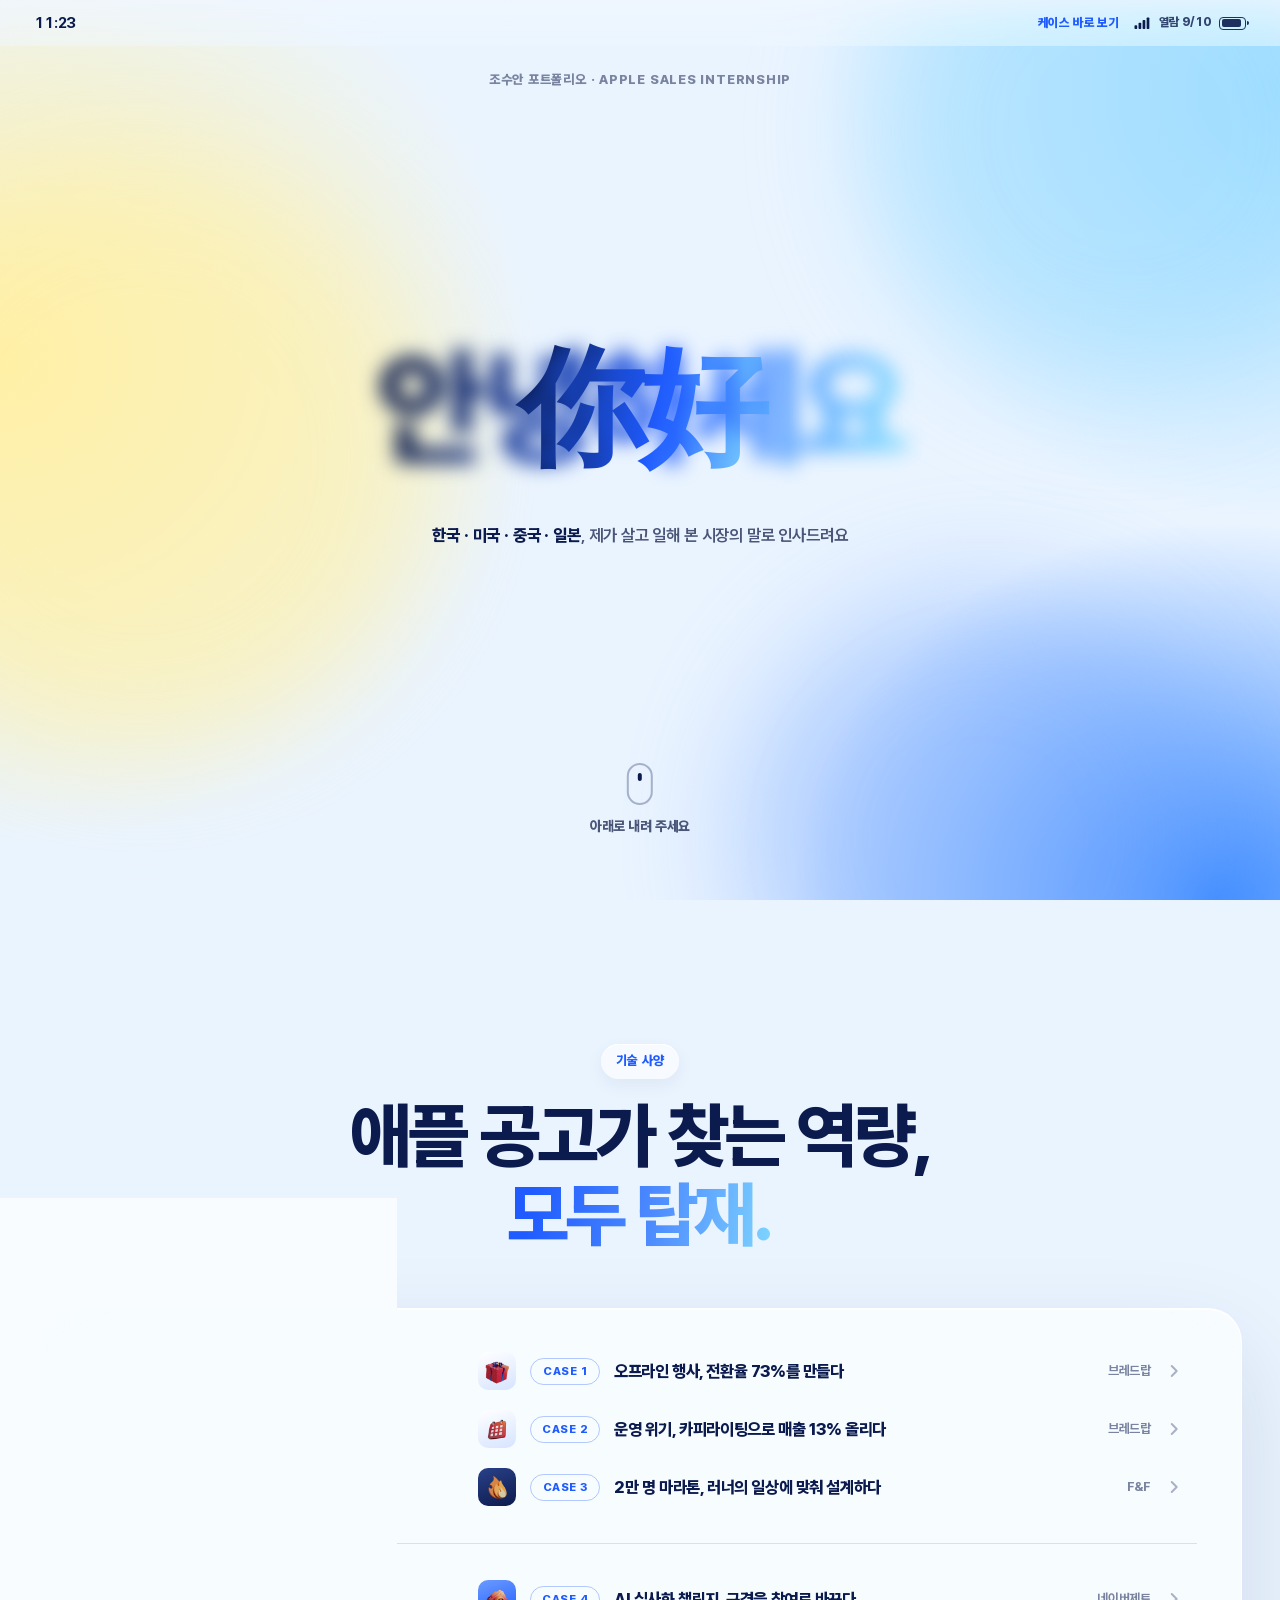
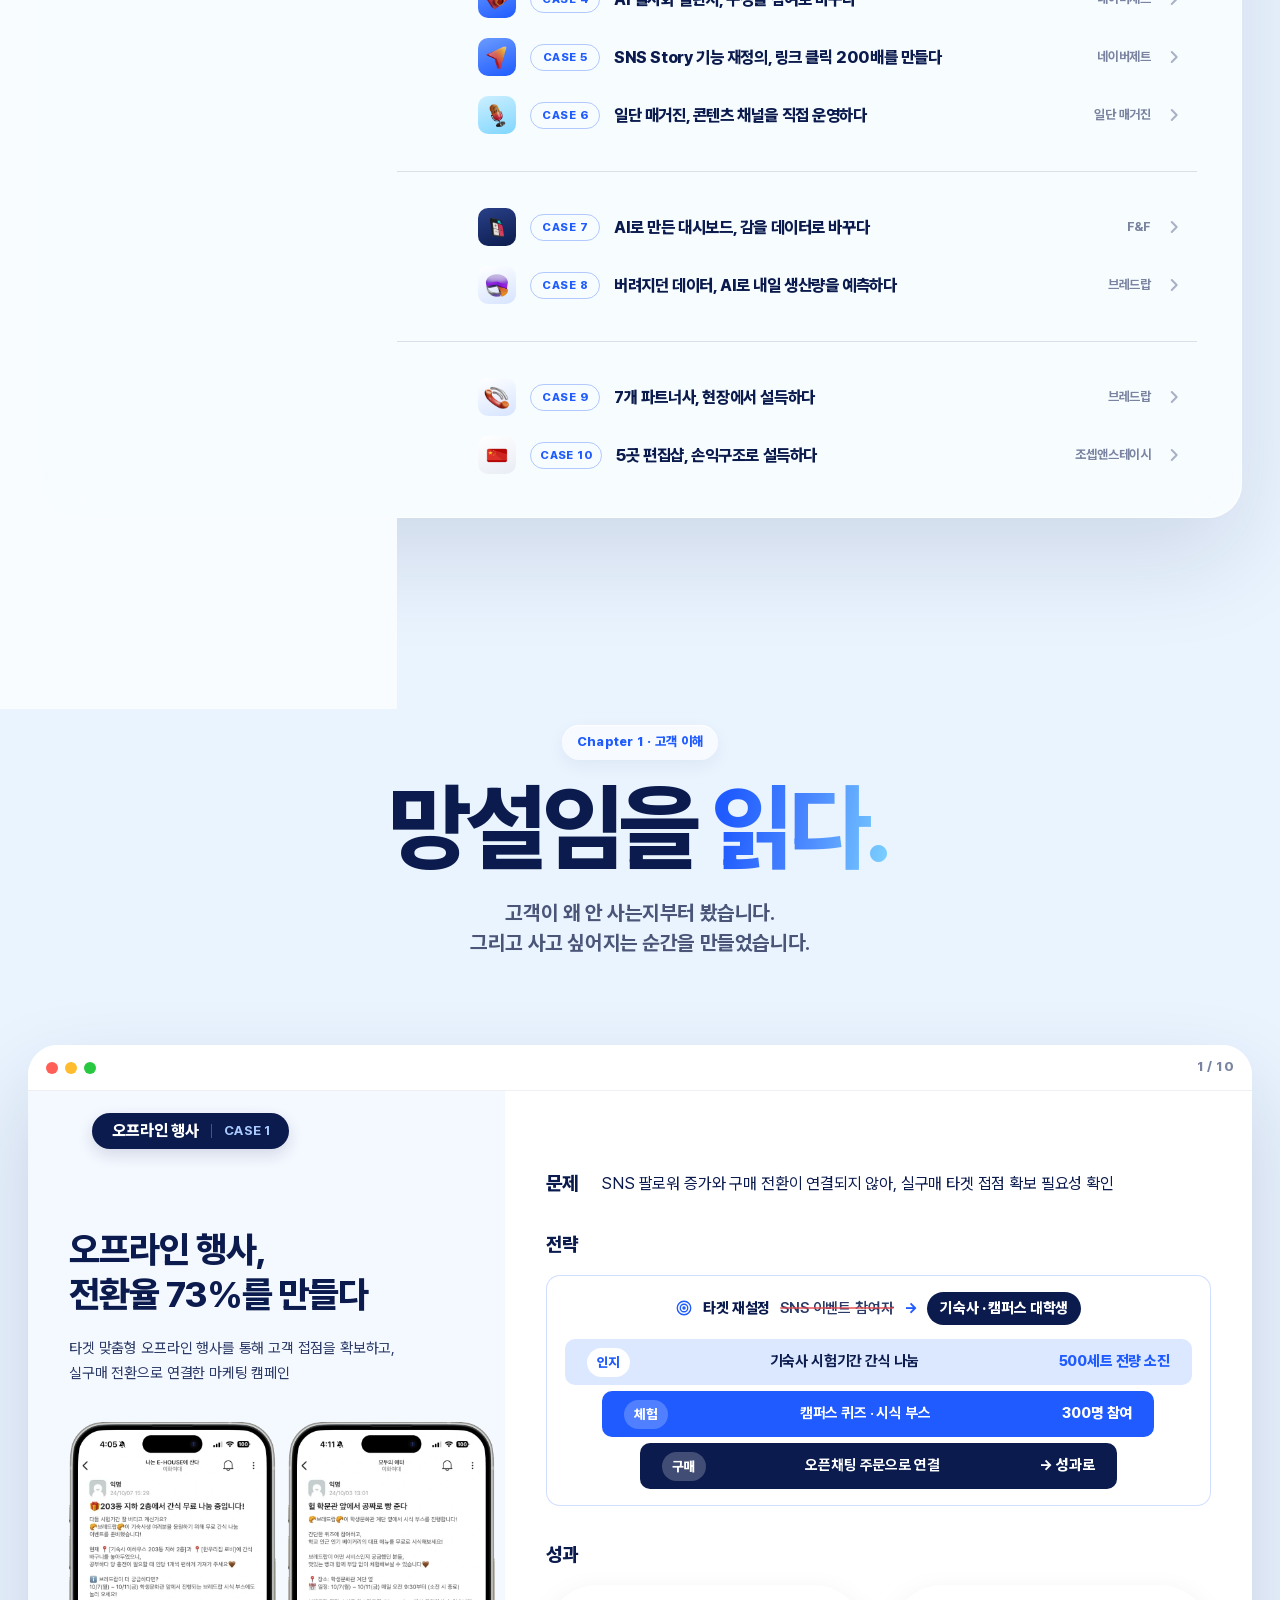
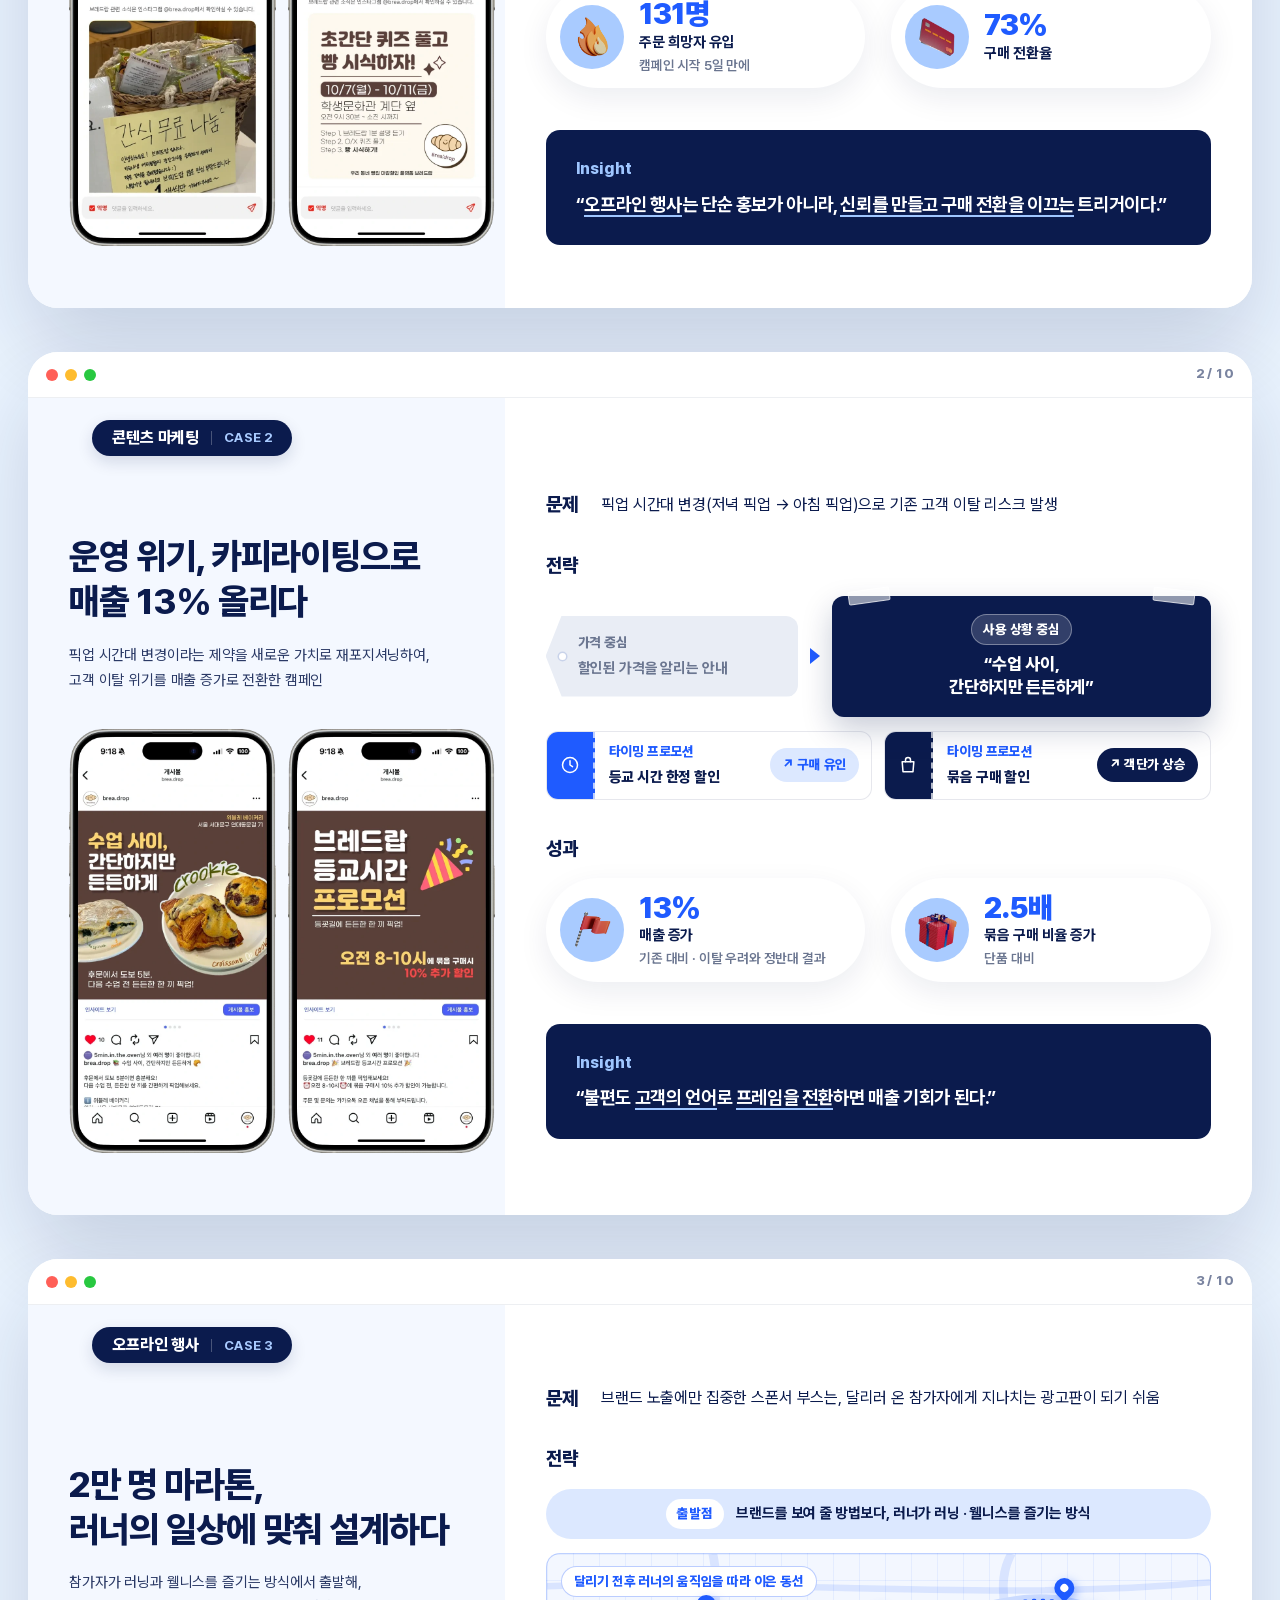
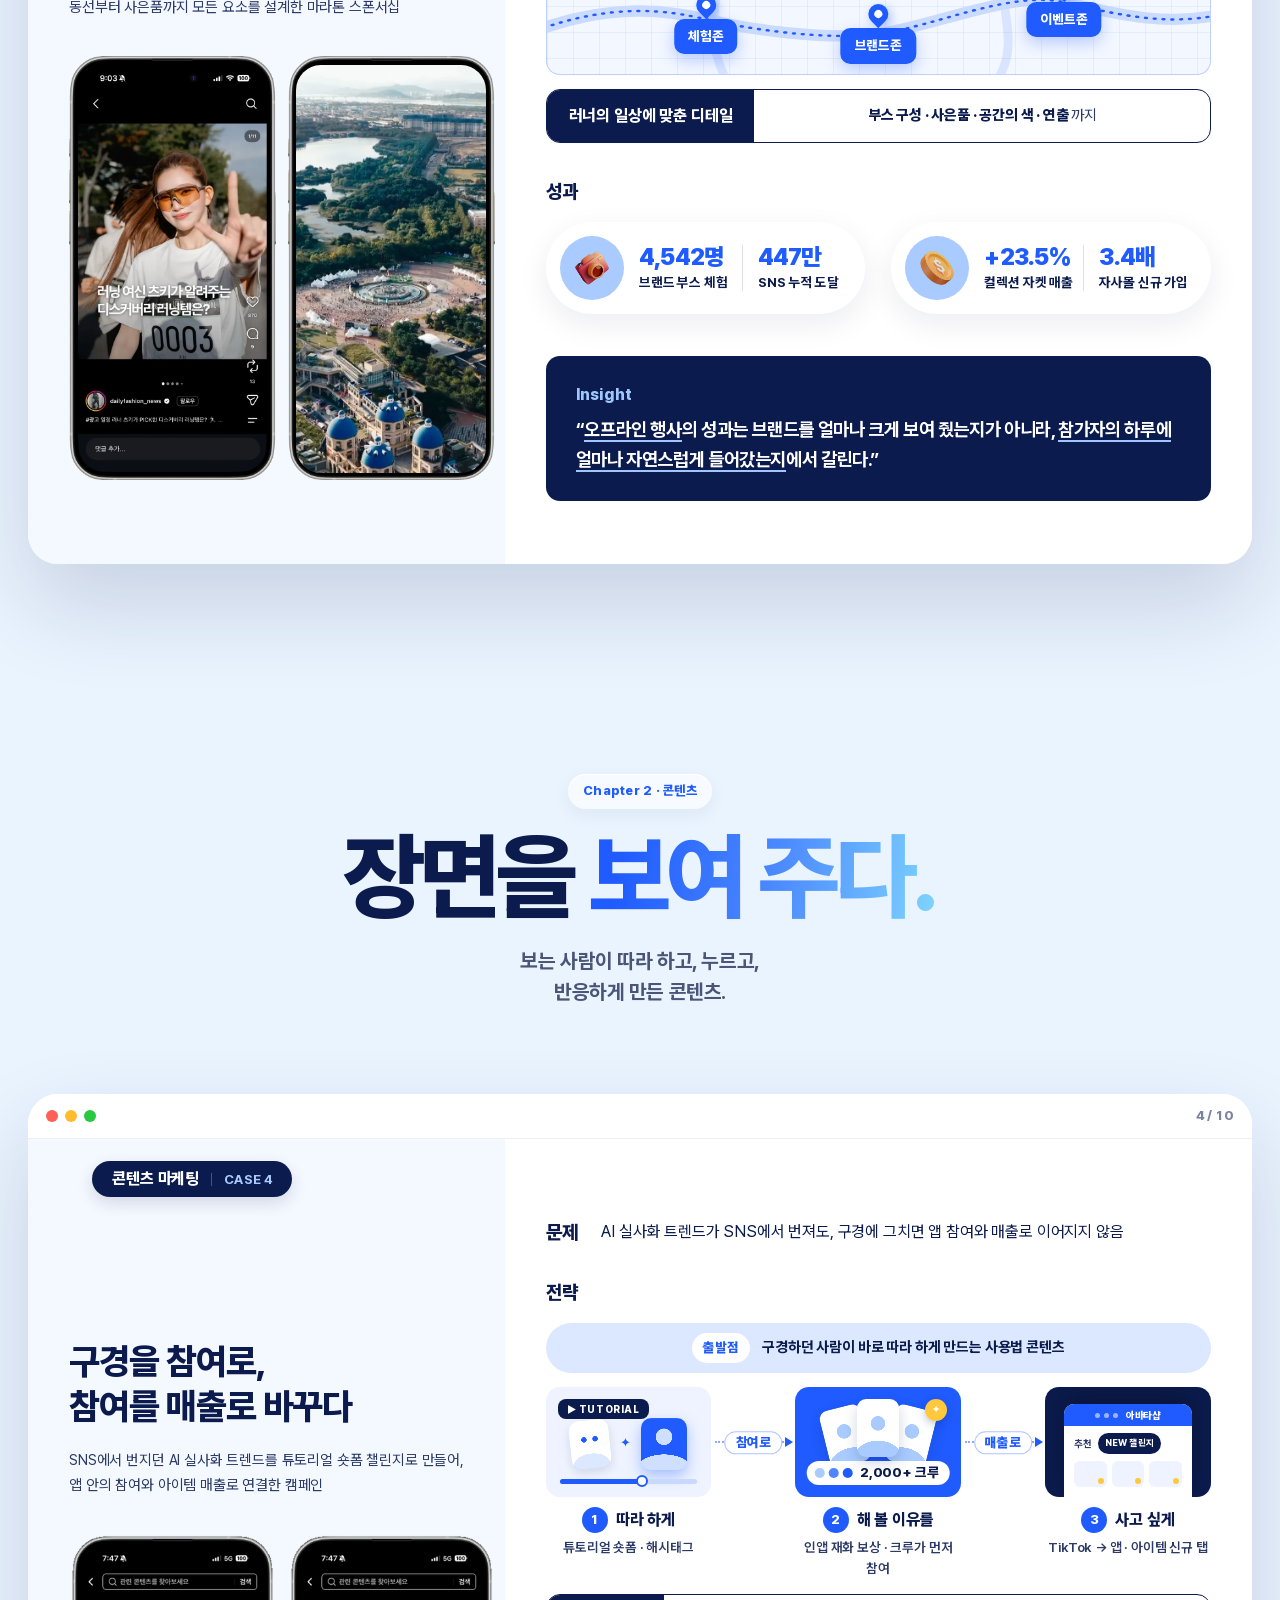
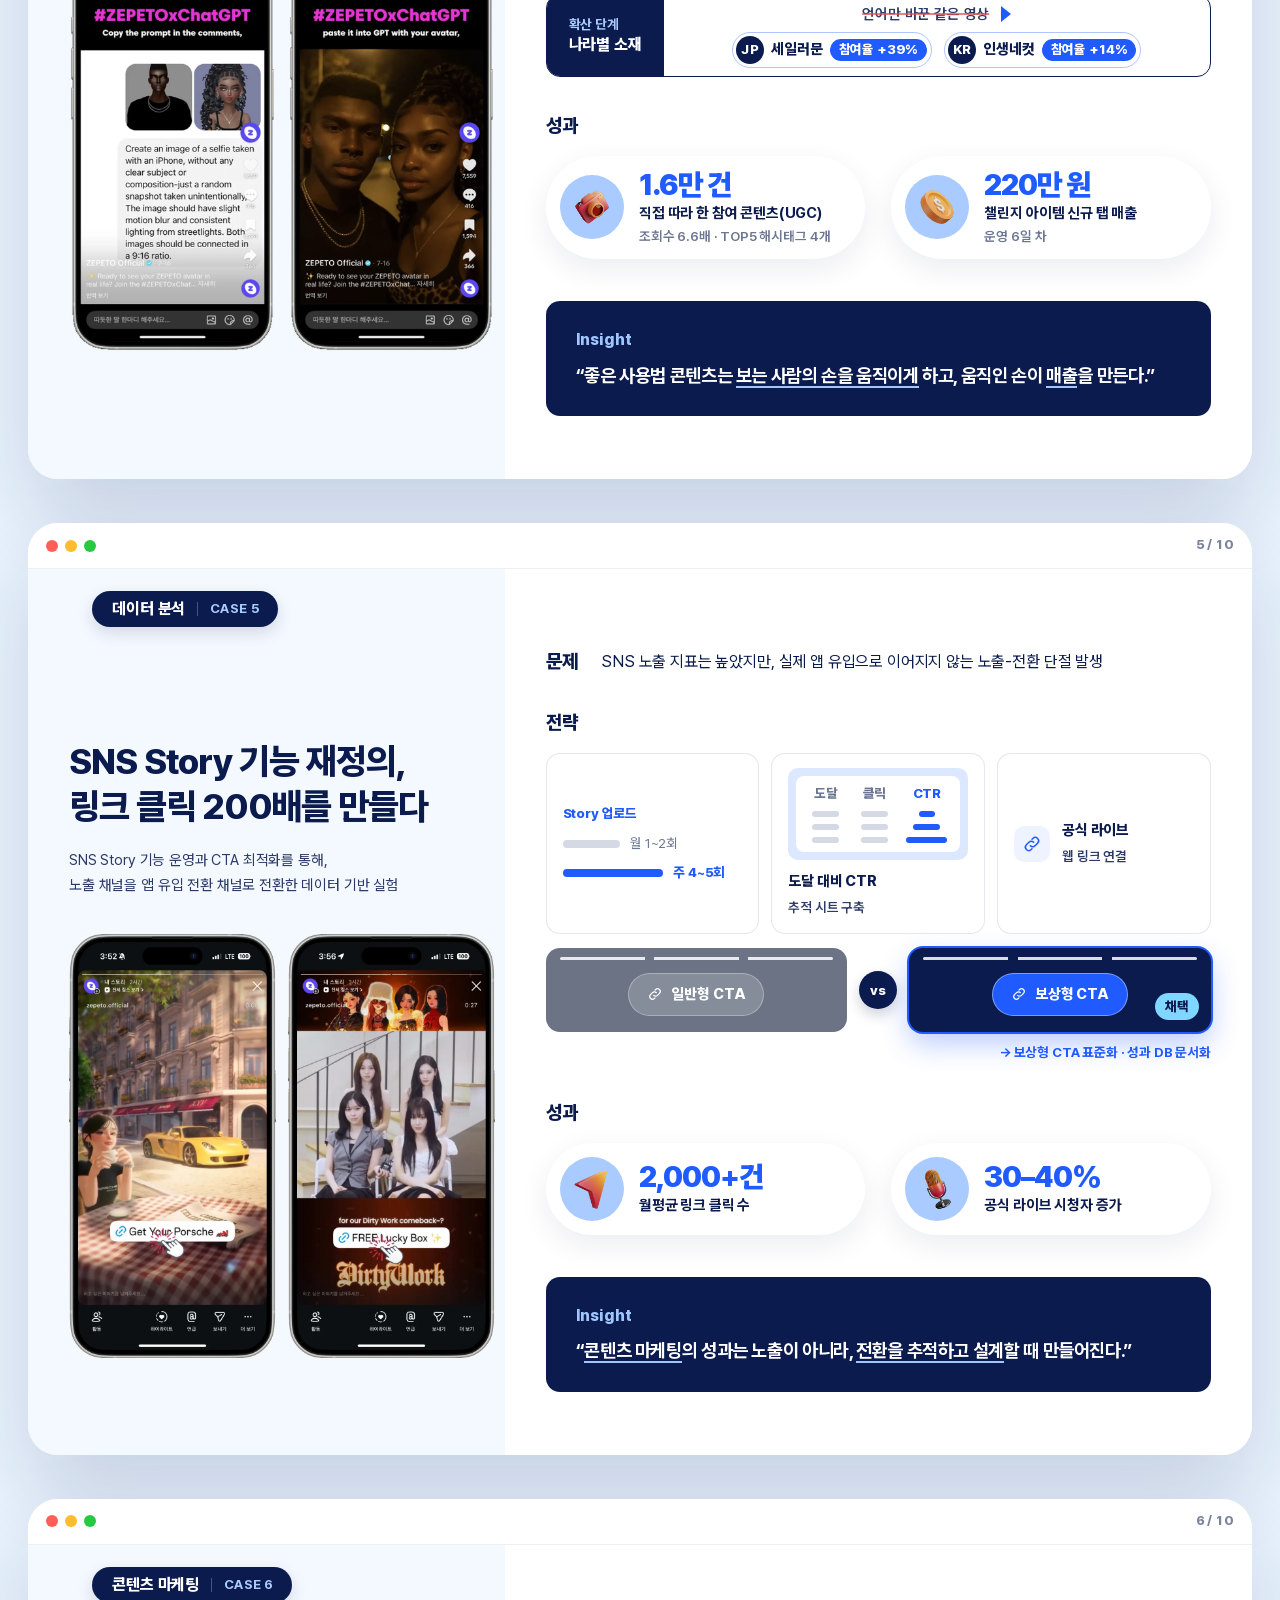
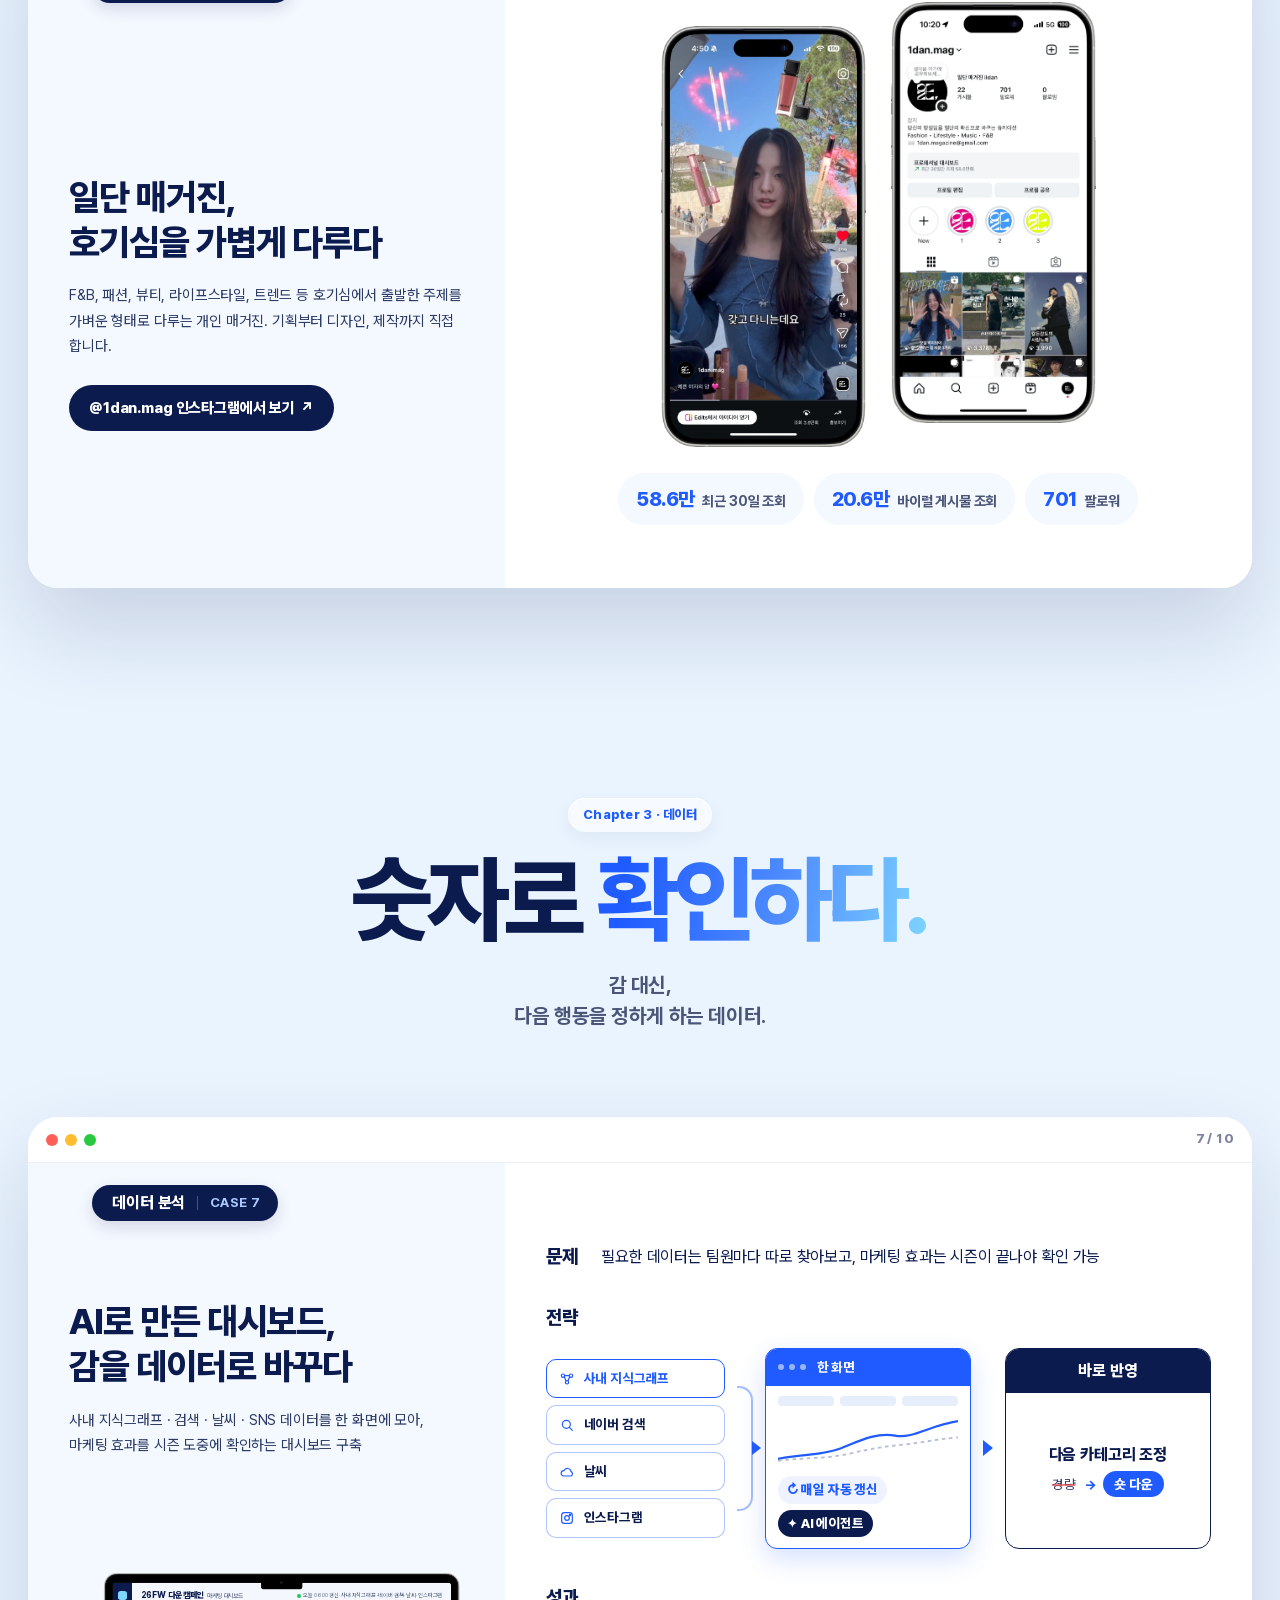
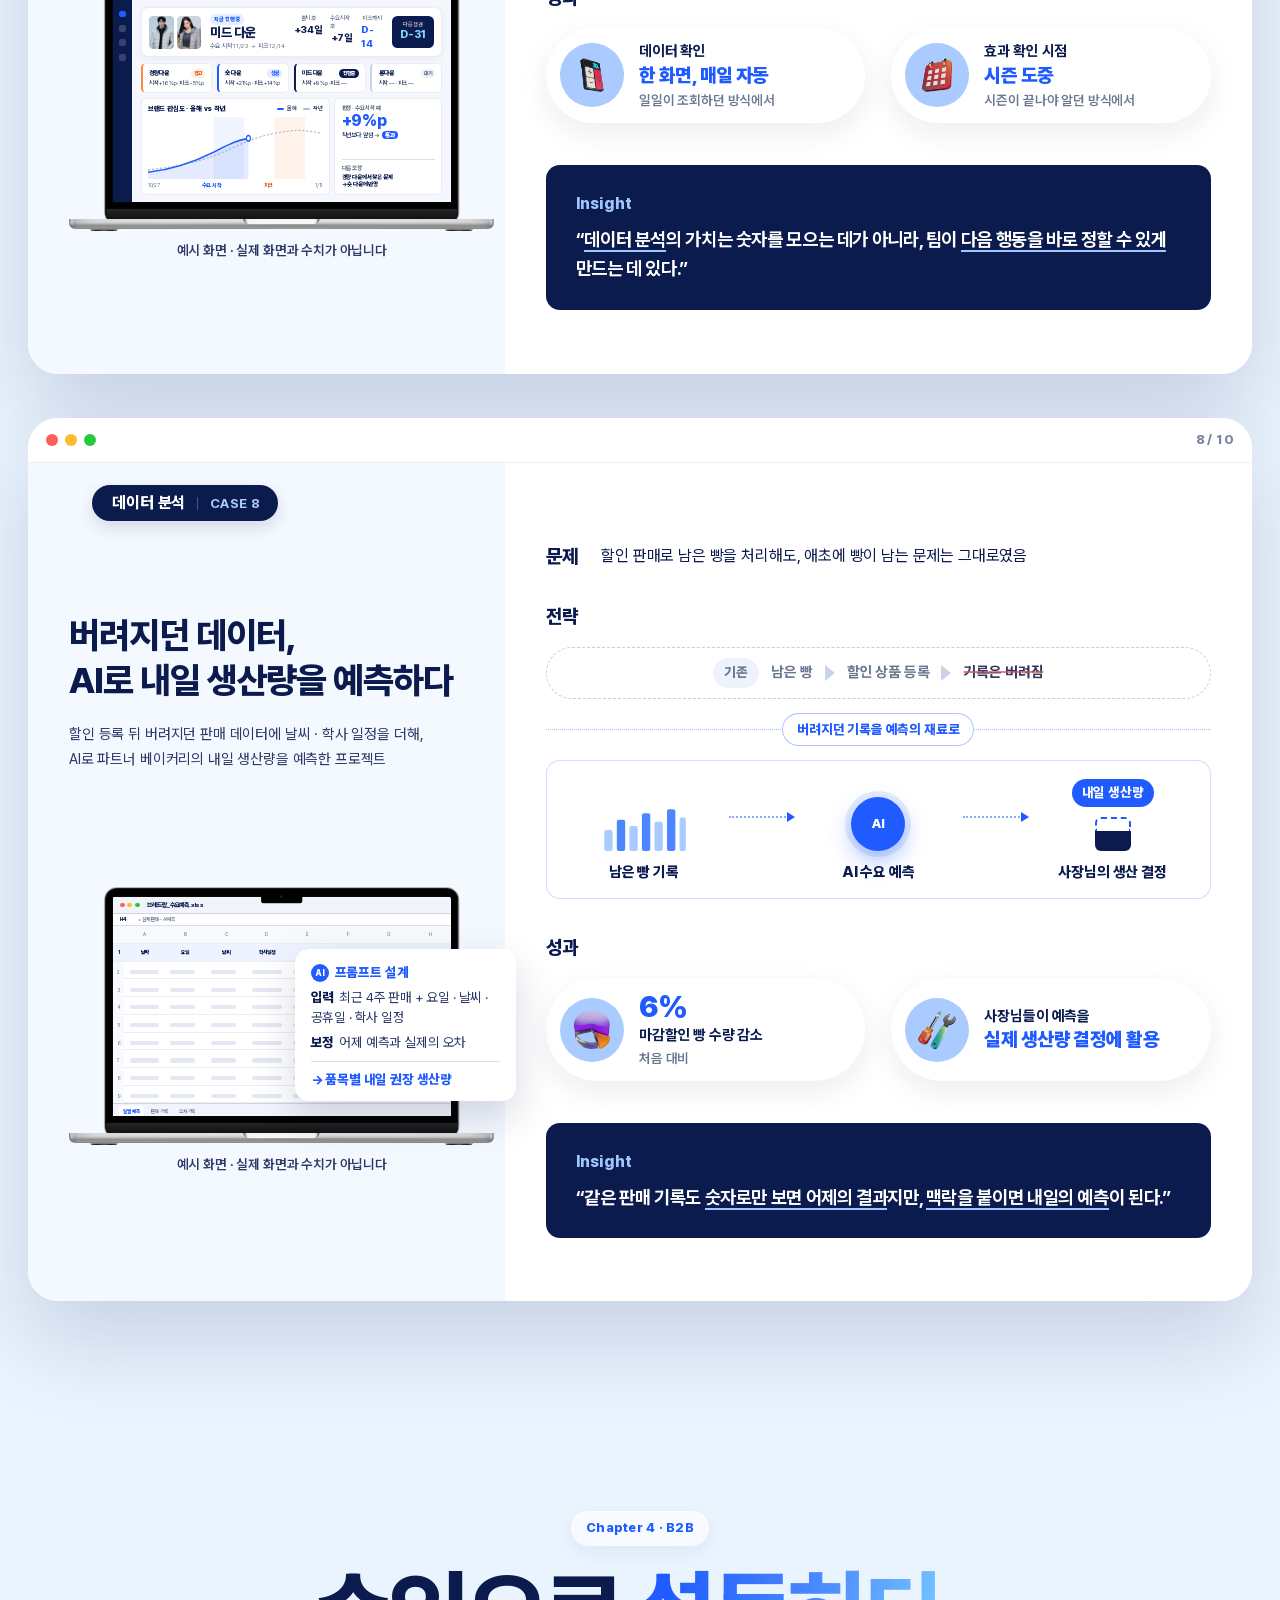
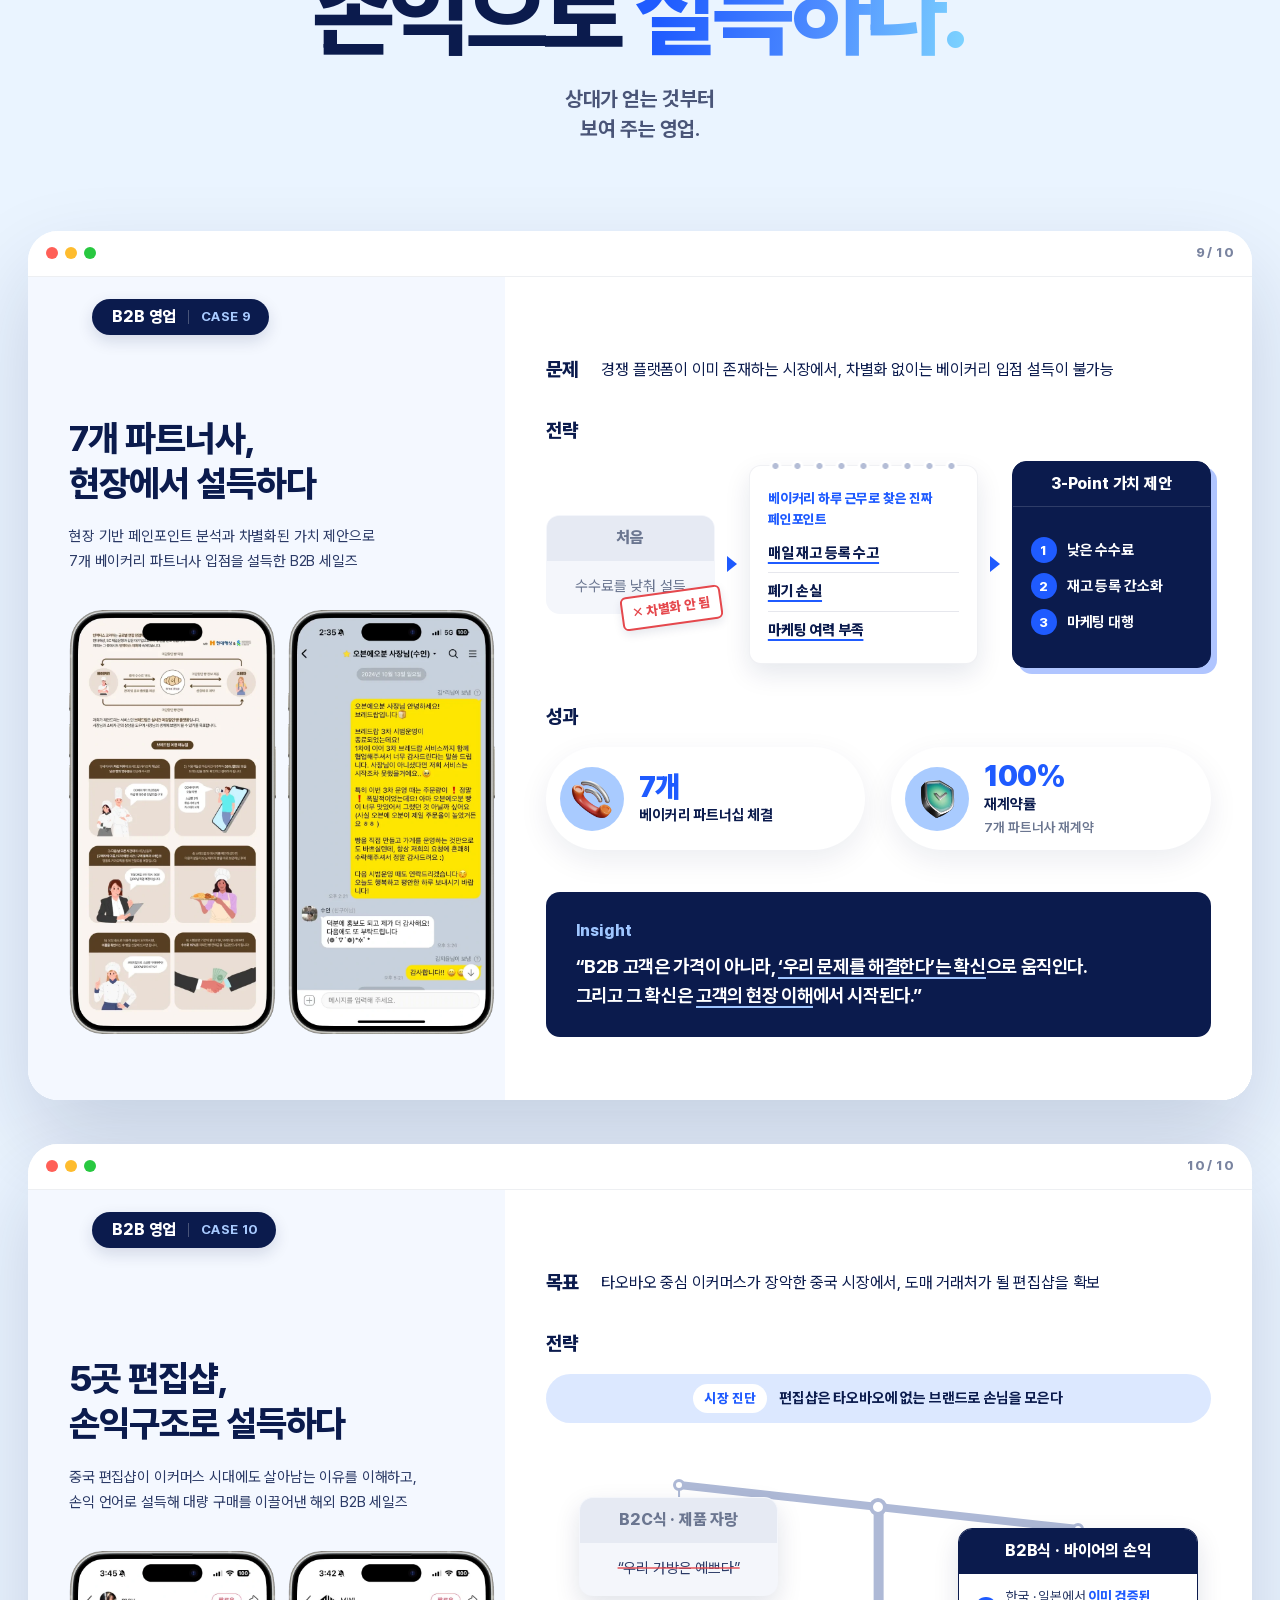
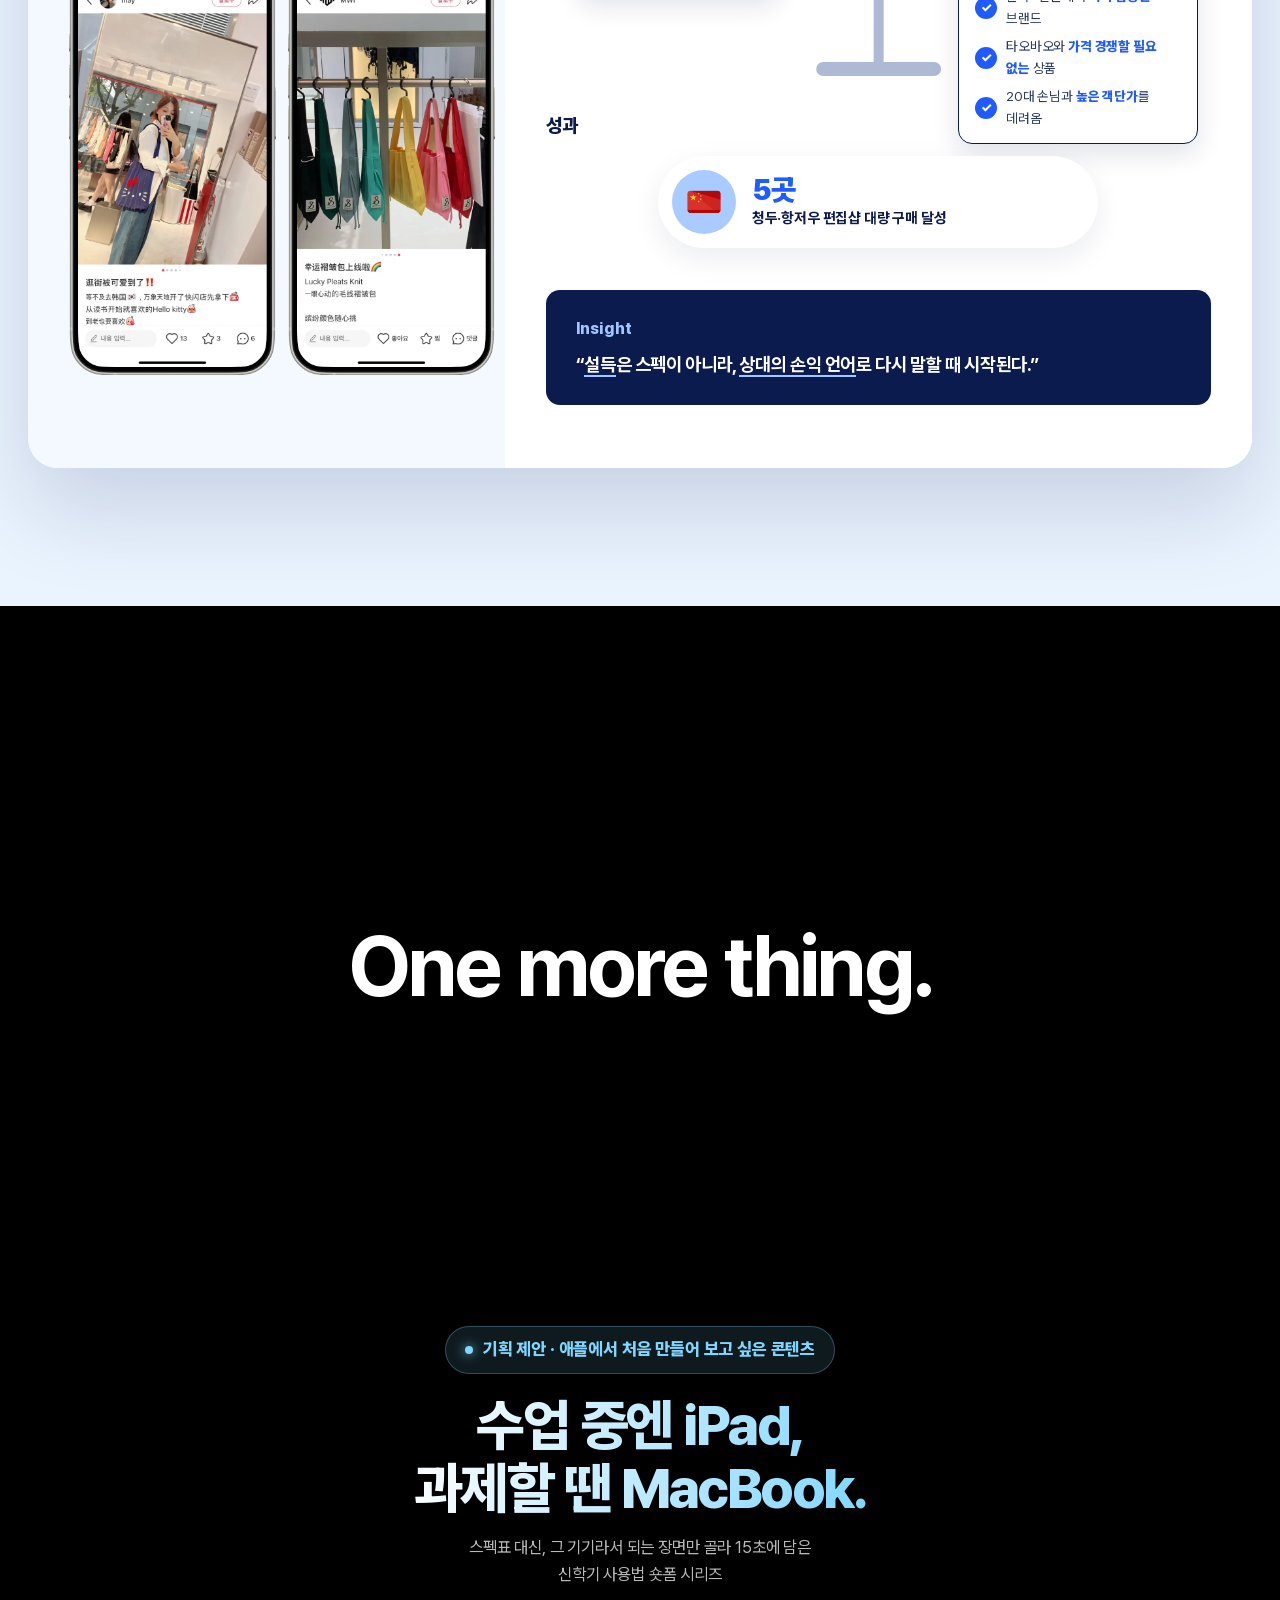
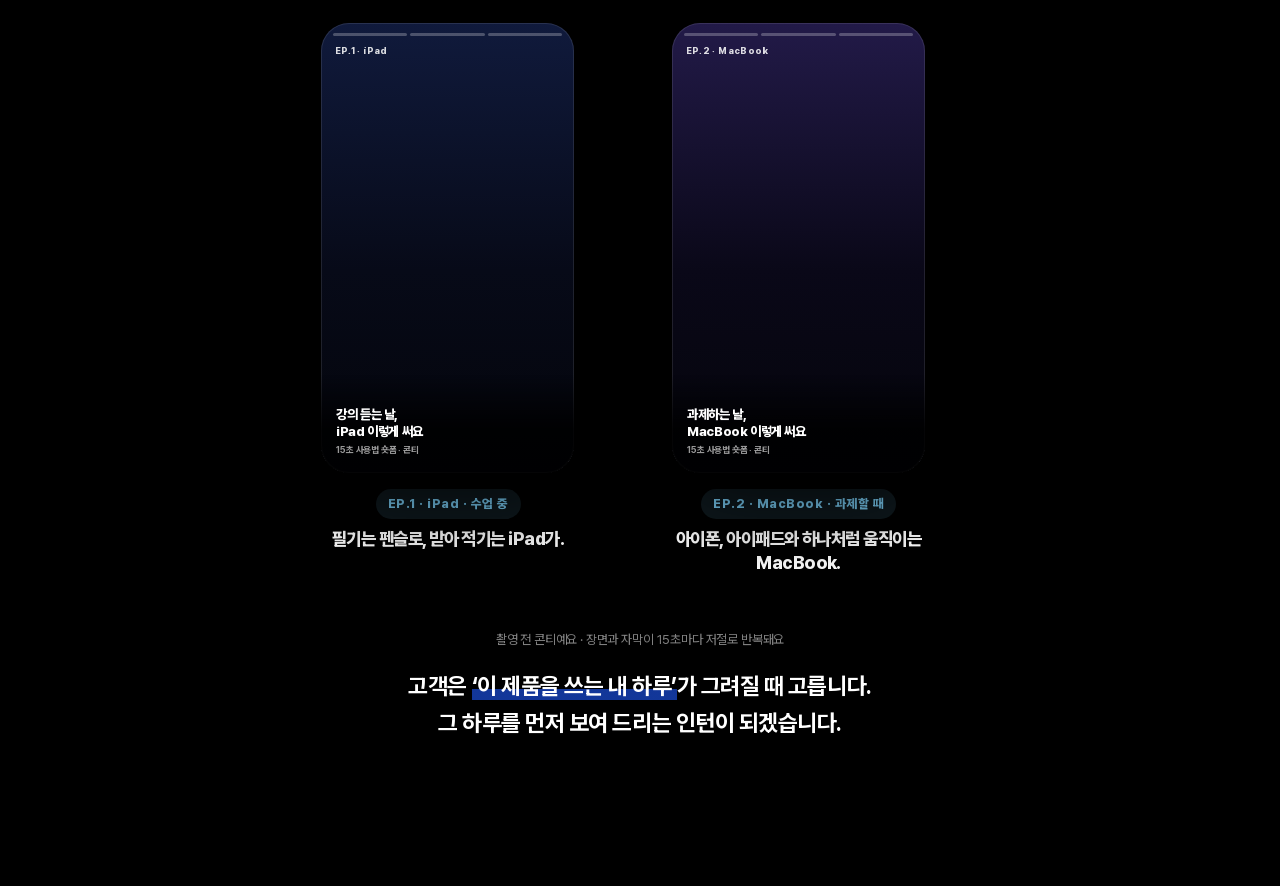
==== commit ab8dc06b: "apple: 케이스 창을 화면 폭에 맞게 넓히고(래퍼 1320/1600, 창 안 여백 축소), 다이내믹 아일랜드·창 제목 라벨·기술 사양 부제 제거, 브랜드 줄 Pretendard" ====
--- a/apple/index.html
+++ b/apple/index.html
@@ -26,12 +26,13 @@
 .wall .b2 { width: 40vw; height: 40vw; right: -8vw; top: -14vh; background: #9FDDFF; animation-delay: -6s; }
 .wall .b3 { width: 38vw; height: 38vw; right: 4vw; bottom: -20vh; background: #6FA4FF; opacity: .45; animation-delay: -11s; }
 @keyframes drift { to { transform: translate(4vw, -3vh) scale(1.08); } }
-.wrap { width: min(1180px, 100% - 2 * max(4vw, 18px)); margin-inline: auto; }
+.wrap { width: min(1320px, 100% - 2 * max(3vw, 18px)); margin-inline: auto; }
+.win .wrap { width: min(1600px, 100% - 2 * clamp(14px, 2.2vw, 32px)); }
 .rv { opacity: 0; transform: translateY(26px); transition: opacity .9s var(--a-ease), transform .9s var(--a-ease); }
 .rv.is-in { opacity: 1; transform: none; }
 
-/* ---------- status bar: clock · island · battery (= cases read) ---------- */
-.sb { position: fixed; left: 0; right: 0; top: 0; z-index: 900; height: 46px; display: grid; grid-template-columns: 1fr auto 1fr; align-items: center; padding: 0 clamp(16px, 3vw, 34px); font-weight: 700; font-size: 15px; background: linear-gradient(rgba(240,246,255,.82), rgba(240,246,255,.55)); backdrop-filter: blur(16px) saturate(1.6); -webkit-backdrop-filter: blur(16px) saturate(1.6); transition: background .5s, color .5s; }
+/* ---------- status bar: clock · battery (= cases read) ---------- */
+.sb { position: fixed; left: 0; right: 0; top: 0; z-index: 900; height: 46px; display: grid; grid-template-columns: 1fr auto; align-items: center; padding: 0 clamp(16px, 3vw, 34px); font-weight: 700; font-size: 15px; background: linear-gradient(rgba(240,246,255,.82), rgba(240,246,255,.55)); backdrop-filter: blur(16px) saturate(1.6); -webkit-backdrop-filter: blur(16px) saturate(1.6); transition: background .5s, color .5s; }
 body.is-dark .sb { background: linear-gradient(rgba(0,0,0,.8), rgba(0,0,0,.5)); color: #fff; }
 .sb__time { justify-self: start; font-variant-numeric: tabular-nums; }
 .sb__sys { justify-self: end; display: flex; align-items: center; gap: 8px; }
@@ -44,17 +45,10 @@
 .batt__b::after { content: ""; position: absolute; right: -4px; top: 3px; width: 2px; height: 4px; border-radius: 0 2px 2px 0; background: currentColor; }
 .batt__b i { position: absolute; left: 1.5px; top: 1.5px; bottom: 1.5px; width: 0; border-radius: 2px; background: currentColor; transition: width .8s var(--a-ease), background .4s; }
 body.is-full .batt__b i { background: #34C759; }
-.isl { justify-self: center; height: 32px; min-width: 120px; max-width: min(560px, 74vw); padding: 0 18px; border-radius: 999px; background: #000; color: #fff; display: flex; align-items: center; justify-content: center; gap: 10px; overflow: hidden; transition: min-width .55s var(--a-spring), height .55s var(--a-spring); box-shadow: 0 6px 20px rgba(0,0,0,.18); }
-.isl__dot { width: 8px; height: 8px; border-radius: 50%; background: var(--a-blue); box-shadow: 0 0 10px var(--a-blue); flex: none; opacity: 0; transition: opacity .3s; }
-.isl__t { font-size: 13px; font-weight: 700; white-space: nowrap; overflow: hidden; text-overflow: ellipsis; opacity: 0; transform: scale(.92); transition: opacity .3s, transform .3s; }
-.isl__t b { color: var(--a-sky); font-weight: 800; }
-.isl.is-open { min-width: 340px; height: 38px; }
-.isl.is-open .isl__t, .isl.is-open .isl__dot { opacity: 1; transform: none; }
-body.is-dark .isl { box-shadow: 0 0 0 1px rgba(255,255,255,.14); }
 
 /* ---------- 01 hello ---------- */
 .hello { position: relative; min-height: 100svh; display: flex; flex-direction: column; align-items: center; justify-content: center; text-align: center; padding: 80px 20px 120px; }
-.hello__brand { position: absolute; left: 0; right: 0; top: 70px; font-size: 12px; font-weight: 800; letter-spacing: .16em; color: var(--a-mute); }
+.hello__brand { font-family: var(--font); position: absolute; left: 0; right: 0; top: 70px; font-size: 13px; font-weight: 800; letter-spacing: .06em; color: var(--a-mute); }
 .hello__stage { display: grid; place-items: center; height: clamp(110px, 15vw, 210px); }
 .hello__w { grid-area: 1 / 1; font-size: clamp(64px, 10vw, 156px); font-weight: 800; letter-spacing: -0.045em; line-height: 1.1; padding: 0 .06em; background: linear-gradient(100deg, var(--a-navy) 10%, var(--a-blue) 55%, var(--a-sky) 95%); -webkit-background-clip: text; background-clip: text; color: transparent; opacity: 0; transform: translateY(18px) scale(.98); filter: blur(10px); transition: opacity .9s var(--a-ease), transform .9s var(--a-ease), filter .9s var(--a-ease); }
 .hello__w.on { opacity: 1; transform: none; filter: none; }
@@ -108,15 +102,11 @@
 .win { padding: 14px 0 30px; }
 .win__frame { border-radius: 34px; overflow: hidden; background: #fff; box-shadow: 0 40px 90px rgba(11,27,77,.16); transform: scale(.9) translateY(40px); opacity: 0; transform-origin: 50% 0; transition: transform .9s var(--a-ease), opacity .7s var(--a-ease), border-radius .9s; }
 .win.is-open .win__frame { transform: none; opacity: 1; border-radius: 30px; }
-.win__bar { display: grid; grid-template-columns: 1fr auto 1fr; align-items: center; gap: 12px; padding: 12px 18px; border-bottom: 1px solid rgba(11,27,77,.07); background: rgba(255,255,255,.9); }
+.win__bar { display: grid; grid-template-columns: 1fr auto; align-items: center; gap: 12px; padding: 12px 18px; border-bottom: 1px solid rgba(11,27,77,.07); background: rgba(255,255,255,.9); }
 .win__dots { display: flex; gap: 7px; }
 .win__dots i { width: 12px; height: 12px; border-radius: 50%; background: #FF5F57; } .win__dots i:nth-child(2) { background: #FEBC2E; } .win__dots i:nth-child(3) { background: #28C840; }
-.win__lbl { display: inline-flex; align-items: center; gap: 10px; font-size: 14px; font-weight: 800; }
-.win__lbl .ic { width: 28px; border-radius: 8px; box-shadow: none; }
-.win__lbl .ic img { filter: none; }
-.win__lbl small { font-weight: 700; color: var(--a-mute); }
 .win__n { justify-self: end; font-size: 13px; font-weight: 800; color: var(--a-mute); font-variant-numeric: tabular-nums; }
-.win .case { background: linear-gradient(90deg, #F4F8FF 0 39%, #fff 39%); min-height: 0 !important; height: auto !important; overflow: visible !important; align-items: center !important; padding-block: clamp(70px, 9vh, 96px) clamp(48px, 7vh, 72px) !important; }
+.win .case { background: linear-gradient(90deg, #F4F8FF 0 39%, #fff 39%); min-height: 0 !important; height: auto !important; overflow: visible !important; align-items: center !important; padding-inline: clamp(22px, 3.2vw, 46px); padding-block: clamp(70px, 9vh, 96px) clamp(48px, 7vh, 72px) !important; }
 .win .case > * { transform: none !important; }
 .win .phone { cursor: default; }
 @media (max-width: 1100px) { .win .case { background: #fff; } }
@@ -135,155 +125,180 @@
 .omt__line span { opacity: 0; transform: scale(.96); filter: blur(8px); transition: opacity 1.4s var(--a-ease), transform 1.4s var(--a-ease), filter 1.4s var(--a-ease); }
 .omt__line.is-in span { opacity: 1; transform: none; filter: none; }
 .omt__head { text-align: center; }
-.omt__eye { display: inline-block; font-size: 13px; font-weight: 800; color: var(--a-sky); padding: 6px 14px; border-radius: 999px; background: rgba(127,214,255,.12); }
-.omt__t { margin-top: 18px; font-size: clamp(38px, 5vw, 70px); font-weight: 800; letter-spacing: -0.045em; line-height: 1.12; background: linear-gradient(100deg, #fff 30%, var(--a-sky) 70%, #8FB6FF); -webkit-background-clip: text; background-clip: text; color: transparent; }
-.omt__s { margin-top: 16px; font-size: clamp(15px, 1.3vw, 19px); color: rgba(255,255,255,.72); line-height: 1.6; }
-.eps { margin: clamp(56px, 9vh, 90px) auto 0; max-width: 980px; display: grid; gap: clamp(80px, 12vh, 120px); }
-.ep { display: grid; grid-template-columns: 300px minmax(0, 1fr); gap: clamp(32px, 6vw, 80px); align-items: center; }
-.ep--r { grid-template-columns: minmax(0, 1fr) 300px; }
-.ep--r .ct { order: 2; }
+.omt__eye { display: inline-flex; align-items: center; gap: 10px; font-size: clamp(15px, 1.35vw, 19px); font-weight: 800; letter-spacing: -0.01em; color: var(--a-sky); padding: 10px 20px; border-radius: 999px; background: rgba(127,214,255,.12); box-shadow: inset 0 0 0 1px rgba(127,214,255,.28); }
+.omt__eye::before { content: ""; width: 8px; height: 8px; border-radius: 50%; background: var(--a-sky); box-shadow: 0 0 12px var(--a-sky); }
+.omt__t { margin-top: 20px; font-size: clamp(34px, 4.4vw, 60px); font-weight: 800; letter-spacing: -0.045em; line-height: 1.12; background: linear-gradient(100deg, #fff 30%, var(--a-sky) 70%, #8FB6FF); -webkit-background-clip: text; background-clip: text; color: transparent; }
+.omt__s { margin-top: 14px; font-size: clamp(15px, 1.3vw, 19px); color: rgba(255,255,255,.72); line-height: 1.6; }
+.eps { margin: clamp(28px, 4vh, 44px) auto 0; display: flex; justify-content: center; align-items: flex-start; gap: clamp(28px, 5vw, 72px); }
+.ep { display: grid; justify-items: center; gap: 16px; }
+.ep__cap { display: grid; justify-items: center; gap: 8px; text-align: center; max-width: 320px; }
 .ep__tag { display: inline-block; font-size: 12.5px; font-weight: 800; letter-spacing: .04em; color: var(--a-sky); padding: 5px 12px; border-radius: 999px; background: rgba(127,214,255,.12); }
-.ep__h { margin-top: 14px; font-size: clamp(30px, 3.2vw, 44px); font-weight: 800; letter-spacing: -0.045em; line-height: 1.18; }
-.ep__why { margin-top: 12px; font-size: 16px; font-weight: 600; color: rgba(255,255,255,.68); line-height: 1.65; }
-.ep__ls { list-style: none; padding: 0; margin-top: 24px; display: grid; gap: 6px; }
-.ep__ls li { display: grid; grid-template-columns: 54px minmax(0, 1fr); column-gap: 12px; padding: 13px 16px; border-radius: 16px; background: rgba(255,255,255,.04); opacity: .5; animation: hl1 15s infinite; }
-.ep__ls li:nth-child(2) { animation-name: hl2; } .ep__ls li:nth-child(3) { animation-name: hl3; }
-@keyframes hl1 { 0%, 31% { opacity: 1; background: rgba(255,255,255,.12); box-shadow: inset 3px 0 0 var(--a-sky); } 34%, 97% { opacity: .5; background: rgba(255,255,255,.04); box-shadow: none; } 100% { opacity: 1; background: rgba(255,255,255,.12); box-shadow: inset 3px 0 0 var(--a-sky); } }
-@keyframes hl2 { 0%, 31% { opacity: .5; background: rgba(255,255,255,.04); box-shadow: none; } 34%, 64% { opacity: 1; background: rgba(255,255,255,.12); box-shadow: inset 3px 0 0 var(--a-sky); } 67%, 100% { opacity: .5; background: rgba(255,255,255,.04); box-shadow: none; } }
-@keyframes hl3 { 0%, 64% { opacity: .5; background: rgba(255,255,255,.04); box-shadow: none; } 67%, 97% { opacity: 1; background: rgba(255,255,255,.12); box-shadow: inset 3px 0 0 var(--a-sky); } 100% { opacity: .5; background: rgba(255,255,255,.04); box-shadow: none; } }
-.ep__time { padding-top: 2px; font-size: 12px; font-weight: 800; color: rgba(255,255,255,.55); font-variant-numeric: tabular-nums; white-space: nowrap; }
-.ep__ls b { display: block; font-size: 16px; font-weight: 800; letter-spacing: -0.02em; line-height: 1.42; }
-.ep__ls small { display: block; margin-top: 3px; font-size: 13px; font-weight: 700; color: var(--a-sky); }
-.ep__fn { margin-top: 14px; font-size: 12.5px; font-weight: 600; color: rgba(255,255,255,.45); }
-
-/* the 9:16 storyboard card */
-.ct { position: relative; width: 300px; aspect-ratio: 9 / 16; border-radius: 28px; overflow: hidden; background: radial-gradient(120% 70% at 50% 30%, #1B2C63, #070B1C 70%); box-shadow: inset 0 0 0 1px rgba(255,255,255,.1), 0 40px 80px rgba(31,91,255,.14); }
-.ct--mac { background: radial-gradient(120% 70% at 50% 30%, #2A2350, #0A0916 70%); }
-.ct__bars { position: absolute; z-index: 3; left: 14px; right: 14px; top: 12px; display: grid; grid-template-columns: repeat(3, 1fr); gap: 4px; }
-.ct__bars i { height: 3px; border-radius: 99px; background: rgba(255,255,255,.25); overflow: hidden; }
+.ep__h { font-size: clamp(17px, 1.4vw, 21px); font-weight: 800; letter-spacing: -0.03em; line-height: 1.35; }
+
+/* the 9:16 storyboard card · everything inside is sized in cqw so it scales with the card */
+.ct { position: relative; width: clamp(230px, calc(50vh * 9 / 16), 300px); aspect-ratio: 9 / 16; container-type: inline-size; border-radius: 28px; overflow: hidden; isolation: isolate; background: linear-gradient(180deg, #101A3C, #070A18 55%, #04050B); box-shadow: inset 0 0 0 1px rgba(255,255,255,.1), 0 40px 80px rgba(0,0,0,.6); }
+.ct--mac { background: linear-gradient(180deg, #221A48, #0A0818 55%, #04050B); }
+.ct__bars { position: absolute; z-index: 6; left: 4.6cqw; right: 4.6cqw; top: 4cqw; display: grid; grid-template-columns: repeat(3, 1fr); gap: 1.4cqw; }
+.ct__bars i { height: 1.1cqw; border-radius: 99px; background: rgba(255,255,255,.25); overflow: hidden; }
 .ct__bars i::after { content: ""; display: block; height: 100%; width: 100%; background: #fff; transform: scaleX(0); transform-origin: 0 50%; animation: bar 15s linear infinite; }
 .ct__bars i:nth-child(2)::after { animation-name: bar2; } .ct__bars i:nth-child(3)::after { animation-name: bar3; }
 @keyframes bar { 0% { transform: scaleX(0); } 33.3% { transform: scaleX(1); } 100% { transform: scaleX(1); } }
 @keyframes bar2 { 0%, 33.3% { transform: scaleX(0); } 66.6% { transform: scaleX(1); } 100% { transform: scaleX(1); } }
 @keyframes bar3 { 0%, 66.6% { transform: scaleX(0); } 99.9% { transform: scaleX(1); } 100% { transform: scaleX(1); } }
-.ct__ep { position: absolute; z-index: 3; left: 16px; top: 26px; font-size: 11.5px; font-weight: 800; letter-spacing: .04em; color: rgba(255,255,255,.8); }
-.sc { position: absolute; inset: 0; display: flex; flex-direction: column; align-items: center; justify-content: flex-start; padding: 70px 16px 0; opacity: 0; animation: sc 15s infinite; }
+.ct__ep { position: absolute; z-index: 6; left: 5.4cqw; top: 8.4cqw; font-size: 3.6cqw; font-weight: 800; letter-spacing: .04em; color: rgba(255,255,255,.85); }
+.ct__foot { position: absolute; z-index: 5; left: 0; right: 0; bottom: 0; padding: 12cqw 6cqw 6cqw; background: linear-gradient(transparent, rgba(0,0,0,.82) 55%); }
+.ct__foot b { display: block; font-size: 5.2cqw; font-weight: 800; letter-spacing: -0.03em; line-height: 1.3; }
+.ct__foot small { display: block; margin-top: 1.4cqw; font-size: 3.6cqw; font-weight: 700; color: rgba(255,255,255,.6); }
+
+/* scenes: 3 × 5s, cross-fading; each scene brings its own light */
+.sc { position: absolute; inset: 0; opacity: 0; animation: sc 15s infinite; }
 .sc--2 { animation-name: sc2; } .sc--3 { animation-name: sc3; }
 @keyframes sc { 0%, 31% { opacity: 1; } 33.3%, 98% { opacity: 0; } 100% { opacity: 1; } }
 @keyframes sc2 { 0%, 32% { opacity: 0; } 35%, 64% { opacity: 1; } 66.6%, 100% { opacity: 0; } }
 @keyframes sc3 { 0%, 65.5% { opacity: 0; } 68.5%, 97.5% { opacity: 1; } 100% { opacity: 0; } }
-.sc__cap { position: absolute; left: 14px; right: 14px; bottom: 92px; text-align: center; font-size: 15px; font-weight: 800; line-height: 1.45; letter-spacing: -0.02em; }
-.sc__cap span { background: rgba(0,0,0,.55); padding: 3px 8px; border-radius: 6px; -webkit-box-decoration-break: clone; box-decoration-break: clone; }
-.ct__foot { position: absolute; z-index: 3; left: 0; right: 0; bottom: 0; padding: 14px 18px 18px; background: linear-gradient(transparent, rgba(0,0,0,.75) 45%); }
-.ct__foot b { display: block; font-size: 16px; font-weight: 800; letter-spacing: -0.03em; line-height: 1.3; }
-.ct__foot small { display: block; margin-top: 4px; font-size: 11.5px; font-weight: 700; color: rgba(255,255,255,.6); }
-.stage { position: relative; width: 100%; display: flex; justify-content: center; }
-
-/* iPad */
-.pad { position: relative; width: 74%; aspect-ratio: 3 / 4; border-radius: 22px; background: #F7F6F1; border: 7px solid #12151F; box-shadow: 0 0 0 1.5px #3A4260, 0 30px 60px rgba(0,0,0,.55); overflow: hidden; color: #1A2033; text-align: left; }
-.pad--grid { background-color: #F7F6F1; background-image: linear-gradient(#E6E4DA 1px, transparent 1px), linear-gradient(90deg, #E6E4DA 1px, transparent 1px); background-size: 15px 15px; }
-.nt__bar { display: flex; justify-content: space-between; align-items: center; height: 28px; padding: 0 10px; font-size: 9.5px; font-weight: 800; color: #D39400; }
-.rec { display: inline-flex; align-items: center; gap: 5px; padding: 3px 8px; border-radius: 999px; background: #fff; color: #1A2033; box-shadow: 0 2px 6px rgba(0,0,0,.1); font-size: 9px; font-variant-numeric: tabular-nums; }
-.rec > i { width: 6px; height: 6px; border-radius: 50%; background: #FF3B30; animation: blink 1.2s infinite; }
+.sc::before { content: ""; position: absolute; inset: 0; background: radial-gradient(90% 50% at 50% 26%, rgba(79,120,255,.5), transparent 70%); }
+.ct--mac .sc::before { background: radial-gradient(90% 50% at 50% 30%, rgba(168,96,255,.42), transparent 70%); }
+.cap { position: absolute; z-index: 5; left: 5cqw; right: 5cqw; bottom: 32cqw; text-align: center; font-size: 5.5cqw; font-weight: 800; line-height: 1.4; letter-spacing: -0.02em; color: #fff; text-shadow: 0 1px 2px rgba(0,0,0,.7), 0 4px 18px rgba(0,0,0,.55); animation: capA 15s infinite; }
+.sc--2 .cap { animation-name: capB; } .sc--3 .cap { animation-name: capC; }
+.cap em { font-style: normal; color: var(--a-sky); }
+.cap small { display: inline-block; margin-top: 2cqw; font-size: 3cqw; font-weight: 800; letter-spacing: .02em; color: var(--a-sky); background: rgba(0,0,0,.5); padding: 1cqw 2.6cqw; border-radius: 99px; text-shadow: none; }
+@keyframes capA { 0% { opacity: 0; transform: translateY(3cqw); } 4%, 31% { opacity: 1; transform: none; } 33.3%, 100% { opacity: 0; transform: translateY(3cqw); } }
+@keyframes capB { 0%, 33.3% { opacity: 0; transform: translateY(3cqw); } 37.5%, 64% { opacity: 1; transform: none; } 66.6%, 100% { opacity: 0; transform: translateY(3cqw); } }
+@keyframes capC { 0%, 66.6% { opacity: 0; transform: translateY(3cqw); } 71%, 100% { opacity: 1; transform: none; } }
+
+/* ----- iPad (portrait) ----- */
+.ipad { position: absolute; left: 50%; top: 15cqw; width: 68cqw; height: 92cqw; transform: translateX(-50%); border-radius: 7cqw; background: linear-gradient(160deg, #2C3040, #13151E); box-shadow: inset 0 0 0 .5cqw #4C5163, 0 0 0 .3cqw rgba(255,255,255,.08), 0 18cqw 24cqw -10cqw rgba(0,0,0,.8); }
+.ipad::before { content: ""; position: absolute; left: 50%; top: 1.4cqw; width: 1.4cqw; height: 1.4cqw; margin-left: -.7cqw; border-radius: 50%; background: #0A0D18; box-shadow: inset 0 0 0 .3cqw #2E3447; }
+.ipad__scr { position: absolute; inset: 3.2cqw; border-radius: 4.4cqw; background: #FBFAF5; overflow: hidden; color: #1A2033; }
+.ipad__scr::after { content: ""; position: absolute; z-index: 4; left: 50%; bottom: 1.3cqw; width: 22cqw; height: .9cqw; margin-left: -11cqw; border-radius: 99px; background: rgba(0,0,0,.3); }
+.ipad--grid .ipad__scr { background-color: #FFFDF6; background-image: linear-gradient(rgba(60,70,120,.13) 1px, transparent 1px), linear-gradient(90deg, rgba(60,70,120,.13) 1px, transparent 1px); background-size: 5.4cqw 5.4cqw; }
+.nb { position: relative; z-index: 2; display: flex; align-items: center; justify-content: space-between; height: 8cqw; padding: 0 3cqw; font-size: 3cqw; font-weight: 800; color: #C98E00; background: rgba(255,255,255,.75); border-bottom: 1px solid rgba(0,0,0,.06); }
+.nb__ic { display: flex; gap: 1.6cqw; }
+.nb__ic i { width: 2.7cqw; height: 2.7cqw; border-radius: 50%; border: .45cqw solid #C98E00; opacity: .85; }
+.nb__ic i:nth-child(2) { border-radius: .6cqw; }
+.nt { padding: 2.2cqw 3.4cqw 0; display: grid; gap: 2.2cqw; }
+.nt__d { font-size: 2.3cqw; font-weight: 700; color: #9AA0B2; text-align: center; letter-spacing: .02em; }
+.nt__h { font-size: 5.6cqw; font-weight: 800; letter-spacing: -0.03em; color: #1A2033; }
+.ink { display: block; width: 100%; height: auto; }
+.ink path { fill: none; stroke: #2F3A8F; stroke-width: 2.4; stroke-linecap: round; stroke-linejoin: round; opacity: .9; }
+.rec { position: absolute; z-index: 3; right: 3cqw; top: 10.6cqw; display: inline-flex; align-items: center; gap: 1.5cqw; padding: 1.3cqw 2.4cqw; border-radius: 99px; background: #fff; box-shadow: 0 1cqw 3cqw rgba(0,0,0,.14); font-size: 2.8cqw; font-weight: 800; font-variant-numeric: tabular-nums; color: #1A2033; }
+.rec__dot { width: 1.6cqw; height: 1.6cqw; border-radius: 50%; background: #FF3B30; animation: blink 1.2s infinite; }
 @keyframes blink { 50% { opacity: .25; } }
-.wave { display: inline-flex; align-items: center; gap: 1.5px; height: 10px; }
-.wave i { width: 2px; height: 100%; border-radius: 2px; background: #FF3B30; transform: scaleY(.3); animation: wv .9s ease-in-out infinite; }
-.wave i:nth-child(2) { animation-delay: -.25s; } .wave i:nth-child(3) { animation-delay: -.5s; } .wave i:nth-child(4) { animation-delay: -.7s; } .wave i:nth-child(5) { animation-delay: -.15s; }
+.wave { display: inline-flex; align-items: center; gap: .5cqw; height: 2.6cqw; }
+.wave i { width: .6cqw; height: 100%; border-radius: 1cqw; background: #FF3B30; transform: scaleY(.3); animation: wv .9s ease-in-out infinite; }
+.wave i:nth-child(2) { animation-delay: -.25s; } .wave i:nth-child(3) { animation-delay: -.5s; } .wave i:nth-child(4) { animation-delay: -.7s; } .wave i:nth-child(5) { animation-delay: -.15s; } .wave i:nth-child(6) { animation-delay: -.6s; } .wave i:nth-child(7) { animation-delay: -.35s; }
 @keyframes wv { 50% { transform: scaleY(1); } }
-.nt { padding: 4px 12px; display: grid; gap: 8px; }
-.hw { display: inline-block; font-weight: 700; font-style: italic; letter-spacing: -0.01em; transform: rotate(-2deg); transform-origin: 0 50%; }
-.nt__h { font-size: 18px; color: #1A2033; }
-.scrib { display: block; width: 100%; height: auto; }
-.scrib path { fill: none; stroke: #2B3A8C; stroke-width: 2.2; stroke-linecap: round; stroke-linejoin: round; stroke-dasharray: 240; stroke-dashoffset: 240; animation: draw1 15s infinite; }
-.scrib path:nth-child(2) { animation-name: draw2; } .scrib path:nth-child(3) { animation-name: draw3; }
-@keyframes draw1 { 0%, 3% { stroke-dashoffset: 240; } 11%, 100% { stroke-dashoffset: 0; } }
-@keyframes draw2 { 0%, 10% { stroke-dashoffset: 240; } 18%, 100% { stroke-dashoffset: 0; } }
-@keyframes draw3 { 0%, 17% { stroke-dashoffset: 240; } 25%, 100% { stroke-dashoffset: 0; } }
-.bub { padding: 8px 10px 9px; border-radius: 12px; background: #fff; box-shadow: 0 4px 14px rgba(0,0,0,.08); }
-.bub small { display: block; font-size: 8px; font-weight: 800; color: #8A90A2; letter-spacing: .04em; }
-.bub p { margin-top: 3px; font-size: 10.5px; font-weight: 700; line-height: 1.45; color: #1A2033; }
-.bub i { display: block; height: 5px; border-radius: 5px; background: #E1E4EC; margin-top: 5px; transform: scaleX(0); transform-origin: 0 50%; animation: tl1 15s infinite; }
-.bub i + i { width: 64%; animation-name: tl2; }
-@keyframes tl1 { 0%, 9% { transform: scaleX(0); } 17%, 100% { transform: scaleX(1); } }
-@keyframes tl2 { 0%, 16% { transform: scaleX(0); } 24%, 100% { transform: scaleX(1); } }
-.pen { position: absolute; width: 10px; height: 150px; z-index: 2; filter: drop-shadow(-6px 10px 8px rgba(0,0,0,.45)); }
-.pen--a { right: 13%; top: 46%; transform: rotate(32deg); animation: scribble 1.1s ease-in-out infinite alternate; }
-.pen--b { right: 14%; top: 18%; transform: rotate(28deg); }
-@keyframes scribble { to { transform: rotate(32deg) translate(-5px, 3px); } }
-.mn { padding: 22px 14px; }
-.mn__l { font-size: 11.5px; color: #6A7088; }
-.mn__q { margin-top: 10px; font-size: 19px; line-height: 1.55; color: #1A2033; font-weight: 700; }
-.mn__eq { animation: eq 15s infinite; }
-.mn__a { display: inline-block; color: #E39B00; font-size: 28px; font-weight: 800; animation: ans 15s infinite; }
-@keyframes eq { 0%, 41% { opacity: 0; } 43%, 100% { opacity: 1; } }
-@keyframes ans { 0%, 46% { opacity: 0; transform: translateY(6px) scale(.7) rotate(-2deg); } 51%, 100% { opacity: 1; transform: rotate(-2deg); } }
-.mn__tip { margin-top: 14px; display: inline-flex; align-items: center; gap: 5px; font-size: 9.5px; font-weight: 800; color: #8A6A10; background: #FFF4CC; padding: 4px 8px; border-radius: 999px; }
-.aud { display: grid; grid-template-columns: 22px minmax(0, 1fr) auto; gap: 8px; align-items: center; padding: 7px 9px; border-radius: 12px; background: #fff; box-shadow: 0 3px 10px rgba(0,0,0,.07); }
-.aud__p { position: relative; width: 22px; height: 22px; border-radius: 50%; background: #FF3B30; }
-.aud__p::after { content: ""; position: absolute; left: 8.5px; top: 6.5px; border: 4.5px solid transparent; border-left: 6.5px solid #fff; border-right: 0; }
-.aud b { display: block; font-size: 10px; font-weight: 800; }
-.aud small { font-size: 8.5px; font-weight: 700; color: #8A90A2; }
-.aud .wave i { background: #C3C7D3; animation: none; }
-.aud .wave i:nth-child(odd) { transform: scaleY(.9); } .aud .wave i:nth-child(even) { transform: scaleY(.45); }
-.sum { position: relative; padding: 10px 11px 11px; border-radius: 14px; background: #fff; }
-.sum::before { content: ""; position: absolute; inset: -2px; border-radius: 16px; padding: 2px; background: linear-gradient(120deg, #4D8BFF, #A66BFF, #FF7F6B, #FFC24D); -webkit-mask: linear-gradient(#000 0 0) content-box, linear-gradient(#000 0 0); -webkit-mask-composite: xor; mask-composite: exclude; }
-.sum__h { display: flex; align-items: center; gap: 4px; font-size: 10px; font-weight: 800; color: #5B4BDB; }
-.sum__h svg { width: 11px; height: 11px; fill: #7B5CFF; }
-.sum ul { margin: 6px 0 0; padding-left: 13px; display: grid; gap: 4px; }
-.sum li { font-size: 10px; font-weight: 700; line-height: 1.4; animation: si 15s infinite; }
-.sum li:nth-child(2) { animation-delay: .35s; } .sum li:nth-child(3) { animation-delay: .7s; }
-@keyframes si { 0%, 70% { opacity: 0; transform: translateY(4px); } 74%, 100% { opacity: 1; transform: none; } }
-
-/* MacBook, iPhone */
-.mac { position: relative; width: 92%; }
-.mac__s { position: relative; aspect-ratio: 16 / 10.4; border: 6px solid #12151F; border-bottom-width: 8px; border-radius: 11px 11px 2px 2px; background: #EEF1F7; overflow: hidden; box-shadow: 0 0 0 1.5px #3A4260; color: #1A2033; text-align: left; }
-.mac__s::before { content: ""; position: absolute; z-index: 4; left: 50%; top: 0; width: 24px; height: 5px; margin-left: -12px; border-radius: 0 0 4px 4px; background: #12151F; }
-.mac__b { display: block; height: 7px; margin: 0 -7%; border-radius: 1px 1px 10px 10px; background: linear-gradient(#D9DEE8, #8E96AB); position: relative; }
-.mac__b::after { content: ""; position: absolute; left: 50%; top: 0; width: 18%; height: 3px; margin-left: -9%; border-radius: 0 0 4px 4px; background: rgba(0,0,0,.18); }
-.mw { position: absolute; left: 9%; right: 9%; top: 10px; bottom: 0; background: #fff; border-radius: 6px 6px 0 0; box-shadow: 0 4px 14px rgba(0,0,0,.12); }
-.mw__bar { display: flex; align-items: center; gap: 3px; height: 14px; padding: 0 6px; border-bottom: 1px solid #EDEFF4; font-size: 6.5px; font-weight: 700; color: #8A90A2; }
-.mw__bar i { width: 5px; height: 5px; border-radius: 50%; background: #FF5F57; } .mw__bar i:nth-child(2) { background: #FEBC2E; } .mw__bar i:nth-child(3) { background: #28C840; margin-right: 6px; }
-.mw__doc { padding: 8px 12px; display: grid; gap: 4px; }
-.mw__doc b { font-size: 9px; font-weight: 800; }
-.ln3 { display: block; height: 3.5px; border-radius: 3px; background: #E3E6EE; }
-.ln3.s { width: 60%; }
-.scan { width: 44%; height: 34px; margin-top: 2px; border-radius: 3px; border: 1px solid #D5D9E3; background: #FBFAF5 repeating-linear-gradient(#FBFAF5 0 5px, #DADDE5 5px 6px); background-clip: content-box; padding: 5px; box-shadow: 0 3px 8px rgba(0,0,0,.12); animation: drop 15s infinite; }
-@keyframes drop { 0%, 19% { opacity: 0; transform: translate(60px, 50px) scale(.5) rotate(-6deg); } 25%, 100% { opacity: 1; transform: none; } }
-.menu { position: absolute; z-index: 3; right: 16%; top: 36px; width: 78px; padding: 4px; border-radius: 6px; background: rgba(250,250,252,.97); box-shadow: 0 6px 18px rgba(0,0,0,.2); display: grid; gap: 1px; font-size: 7px; font-weight: 700; animation: menu 15s infinite; }
-.menu small { font-size: 6px; font-weight: 800; color: #8A90A2; padding: 2px 4px; }
-.menu span { padding: 3px 4px; border-radius: 3px; }
-.menu .on { background: #2F6BFF; color: #fff; }
-@keyframes menu { 0%, 12% { opacity: 1; } 15%, 100% { opacity: 0; } }
-.iph { position: absolute; z-index: 3; right: 3%; bottom: -46%; width: 25%; aspect-ratio: 9 / 19.5; border-radius: 13px; border: 3.5px solid #12151F; box-shadow: 0 0 0 1.2px #3A4260, 0 14px 30px rgba(0,0,0,.6); background: #1A1F2C; overflow: hidden; }
-.iph::before { content: ""; position: absolute; z-index: 2; left: 50%; top: 4px; width: 30%; height: 6px; margin-left: -15%; border-radius: 6px; background: #000; }
-.vf__pg { position: absolute; left: 18%; right: 18%; top: 24%; height: 40%; background: #F4F2EA repeating-linear-gradient(#F4F2EA 0 4px, #D9D6CB 4px 5px); background-clip: content-box; padding: 4px; transform: rotate(-6deg); }
-.vf__fr { position: absolute; left: 13%; right: 13%; top: 21%; height: 46%; border: 1.5px solid #FFD60A; border-radius: 3px; background: rgba(255,214,10,.14); }
-.vf__sh { position: absolute; left: 50%; bottom: 8%; width: 16px; height: 16px; margin-left: -8px; border-radius: 50%; background: #fff; box-shadow: 0 0 0 2px #1A1F2C, 0 0 0 3.5px #fff; }
-.iph--cam::after { content: ""; position: absolute; inset: 0; background: #fff; opacity: 0; animation: flash 15s infinite; }
-@keyframes flash { 0%, 15.5% { opacity: 0; } 16.5% { opacity: .85; } 19%, 100% { opacity: 0; } }
-.desk { position: absolute; inset: 0; background: linear-gradient(140deg, #3C7BFF, #8C6BFF 55%, #FF9AAE); }
-.desk::before { content: ""; position: absolute; left: 0; right: 0; top: 0; height: 9px; background: rgba(255,255,255,.35); }
-.desk .mw { left: 6%; right: auto; width: 50%; top: 18px; bottom: 14px; border-radius: 6px; }
-.mir { position: absolute; z-index: 2; right: 12%; top: 16px; width: 23%; aspect-ratio: 9 / 19.5; border-radius: 10px; background: linear-gradient(170deg, #1B2C63, #0B1230); border: 2px solid #2A3042; box-shadow: 0 10px 24px rgba(0,0,0,.4); padding: 14px 5px 5px; display: grid; grid-template-columns: repeat(3, 1fr); gap: 4px; align-content: start; }
-.mir i { aspect-ratio: 1; border-radius: 4px; }
-.mir__n { position: absolute; left: 3px; right: 3px; top: 3px; height: 9px; border-radius: 3px; background: rgba(255,255,255,.92); animation: ntf 15s infinite; }
-@keyframes ntf { 0%, 42% { opacity: 0; transform: translateY(-6px); } 45%, 100% { opacity: 1; transform: none; } }
-.cur { position: absolute; z-index: 3; width: 13px; height: 13px; left: 40%; top: 70%; animation: cur 15s infinite; }
-@keyframes cur { 0%, 36% { left: 40%; top: 70%; } 44%, 100% { left: 76%; top: 34%; } }
-.bag { position: absolute; z-index: 3; right: 4%; bottom: -52%; width: 84px; filter: drop-shadow(0 12px 18px rgba(0,0,0,.5)); }
-.duo { position: relative; width: 100%; display: flex; align-items: flex-end; justify-content: center; gap: 8px; margin-top: 74px; }
-.duo .mac { width: 62%; }
-.duo .mac__s { border-width: 5px 5px 7px; }
-.desk--plain { background: linear-gradient(160deg, #DCE6FF, #F2F5FB); }
-.desk--plain::before { background: rgba(255,255,255,.7); }
-.desk--plain .mw { width: 58%; }
-.padl { position: relative; width: 34%; aspect-ratio: 4 / 3; border-radius: 10px; border: 4.5px solid #12151F; box-shadow: 0 0 0 1.2px #3A4260, 0 16px 30px rgba(0,0,0,.5); background: linear-gradient(160deg, #DCE6FF, #F2F5FB); }
-.fly { position: absolute; z-index: 4; width: 23%; aspect-ratio: 4 / 3.2; border-radius: 4px; background: #fff; box-shadow: 0 8px 16px rgba(0,0,0,.35); overflow: hidden; animation: fly 15s infinite; }
-.fly b { display: block; padding: 2px 4px; font-size: 6.5px; font-weight: 800; color: #fff; background: #1F5BFF; }
-.fly i { display: block; height: 3px; margin: 4px 5px 0; border-radius: 3px; background: #DDE2EC; }
-.fly i + i { width: 55%; }
-@keyframes fly { 0%, 73% { left: 30%; top: 14%; } 84%, 100% { left: 70.5%; top: 47%; } }
-.omt__note { margin-top: clamp(56px, 8vh, 80px); text-align: center; font-size: 13px; color: rgba(255,255,255,.5); }
+.tx { background: #fff; border-radius: 3cqw; padding: 2.6cqw 3cqw 3cqw; box-shadow: 0 1cqw 4cqw rgba(0,0,0,.08); }
+.tx small { display: flex; align-items: center; gap: 1.2cqw; font-size: 2.5cqw; font-weight: 800; color: #8A90A3; letter-spacing: .04em; }
+.tx small::before { content: ""; width: 1.6cqw; height: 1.6cqw; border-radius: 50%; background: #FF3B30; }
+.tx p { margin-top: 1.6cqw; font-size: 3.4cqw; font-weight: 700; line-height: 1.5; letter-spacing: -0.01em; }
+.tx p span { display: block; clip-path: inset(0 100% 0 0); animation: wipe1 15s infinite; }
+.tx p span:nth-child(2) { animation-name: wipe2; }
+@keyframes wipe1 { 0%, 5% { clip-path: inset(0 100% 0 0); } 13%, 33% { clip-path: inset(0 0 0 0); } 34%, 100% { clip-path: inset(0 100% 0 0); } }
+@keyframes wipe2 { 0%, 13% { clip-path: inset(0 100% 0 0); } 21%, 33% { clip-path: inset(0 0 0 0); } 34%, 100% { clip-path: inset(0 100% 0 0); } }
+.ph { display: grid; gap: 1.6cqw; }
+.ph i { height: 1.2cqw; border-radius: 99px; background: #E4E6EE; }
+.ph i:nth-child(2) { width: 72%; } .ph i:nth-child(3) { width: 48%; }
+.pencil { position: absolute; z-index: 4; width: 7.2cqw; height: 58cqw; right: 3cqw; top: 66cqw; transform: rotate(-34deg); filter: drop-shadow(0 3cqw 3cqw rgba(0,0,0,.55)); }
+.sc--2 .pencil { right: 12cqw; top: 44cqw; animation: write 15s infinite; }
+@keyframes write { 0%, 33.3% { transform: translate(-18cqw, -2cqw) rotate(-34deg); } 37% { transform: translate(-13cqw, 0) rotate(-33deg); } 41% { transform: translate(-6cqw, -1cqw) rotate(-34deg); } 45% { transform: translate(2cqw, 1cqw) rotate(-33deg); } 48% { transform: translate(9cqw, 0) rotate(-34deg); } 50.5%, 100% { transform: translate(12cqw, -5cqw) rotate(-36deg); } }
+/* math notes */
+.mn { padding: 3cqw 4cqw 0; }
+.mn__l { font-size: 3.4cqw; font-weight: 700; font-style: italic; color: #2F3A8F; letter-spacing: -0.01em; transform: rotate(-1.2deg); display: inline-block; }
+.eq { margin-top: 2.4cqw; font-size: 6.4cqw; font-weight: 700; font-style: italic; line-height: 1.45; letter-spacing: -0.01em; color: #2F3A8F; transform: rotate(-1.5deg); transform-origin: 0 0; }
+.eq span { display: block; clip-path: inset(0 100% 0 0); animation: eqA 15s infinite; }
+.eq span:nth-child(2) { animation-name: eqB; }
+@keyframes eqA { 0%, 36% { clip-path: inset(0 100% 0 0); } 42%, 100% { clip-path: inset(0 0 0 0); } }
+@keyframes eqB { 0%, 42% { clip-path: inset(0 100% 0 0); } 48%, 100% { clip-path: inset(0 0 0 0); } }
+.eq__s { display: inline-block; opacity: 0; animation: eqS 15s infinite; }
+@keyframes eqS { 0%, 48.5% { opacity: 0; } 49.5%, 100% { opacity: 1; } }
+.eq__a { display: inline-block; font-style: italic; font-weight: 800; color: #E89B00; opacity: 0; transform: scale(.6); transform-origin: 0 60%; animation: ans 15s infinite; }
+@keyframes ans { 0%, 50.5% { opacity: 0; transform: scale(.6); } 53% { opacity: 1; transform: scale(1.15); } 55%, 100% { opacity: 1; transform: scale(1); } }
+.mn__tag { position: absolute; left: 4cqw; bottom: 7cqw; display: inline-flex; align-items: center; gap: 1.2cqw; font-size: 2.6cqw; font-weight: 800; color: #8A5A00; background: #FFEFC2; padding: 1.2cqw 2.4cqw; border-radius: 99px; opacity: 0; animation: ans 15s infinite; transform-origin: 0 50%; }
+.mn__tag::before { content: ""; width: 1.6cqw; height: 1.6cqw; border-radius: 50%; background: #E89B00; }
+/* audio + apple intelligence summary */
+.aud { display: flex; align-items: center; gap: 2.4cqw; background: #fff; border-radius: 3cqw; padding: 2.4cqw 3cqw; box-shadow: 0 1cqw 4cqw rgba(0,0,0,.08); }
+.aud__p { flex: none; width: 7cqw; height: 7cqw; border-radius: 50%; background: #E0453A; position: relative; }
+.aud__p::after { content: ""; position: absolute; left: 2.9cqw; top: 2.1cqw; border-left: 2.4cqw solid #fff; border-top: 1.4cqw solid transparent; border-bottom: 1.4cqw solid transparent; }
+.aud span { flex: 1; display: grid; gap: .4cqw; }
+.aud b { font-size: 3.2cqw; font-weight: 800; color: #1A2033; }
+.aud small { font-size: 2.6cqw; font-weight: 700; color: #9AA0B2; font-variant-numeric: tabular-nums; }
+.aud .wave { height: 3.4cqw; }
+.aud .wave i { background: #C9CCD6; animation-duration: 1.6s; }
+.ai { position: relative; margin-top: 3cqw; border-radius: 3.4cqw; padding: 3cqw 3.2cqw; background: #fff; box-shadow: 0 0 7cqw rgba(181,123,255,.45), 0 0 2.5cqw rgba(255,122,89,.3); opacity: 0; transform: translateY(3cqw) scale(.97); animation: aiIn 15s infinite; }
+.ai::before { content: ""; position: absolute; inset: -.7cqw; border-radius: 4.1cqw; padding: .7cqw; background: linear-gradient(120deg, #FF7A59, #FFC43D, #49D49D, #4D96FF, #B57BFF, #FF7A59); background-size: 300% 100%; -webkit-mask: linear-gradient(#fff 0 0) content-box, linear-gradient(#fff 0 0); -webkit-mask-composite: xor; mask-composite: exclude; animation: aiGlow 4s linear infinite; pointer-events: none; }
+@keyframes aiGlow { to { background-position: 300% 0; } }
+@keyframes aiIn { 0%, 70% { opacity: 0; transform: translateY(3cqw) scale(.97); } 74%, 100% { opacity: 1; transform: none; } }
+.ai__h { display: flex; align-items: center; gap: 1.4cqw; font-size: 3.2cqw; font-weight: 800; background: linear-gradient(100deg, #FF7A59, #B57BFF 60%, #4D96FF); -webkit-background-clip: text; background-clip: text; color: transparent; }
+.ai__h svg { width: 3.4cqw; height: 3.4cqw; fill: url(#aig); }
+.ai ul { list-style: none; padding: 0; margin: 2cqw 0 0; display: grid; gap: 1.4cqw; }
+.ai li { position: relative; padding-left: 3cqw; font-size: 3.1cqw; font-weight: 700; line-height: 1.45; color: #1A2033; opacity: 0; transform: translateX(-1.5cqw); animation: li1 15s infinite; }
+.ai li:nth-child(2) { animation-name: li2; } .ai li:nth-child(3) { animation-name: li3; }
+.ai li::before { content: ""; position: absolute; left: 0; top: 1.6cqw; width: 1.4cqw; height: 1.4cqw; border-radius: 50%; background: #B57BFF; }
+@keyframes li1 { 0%, 75% { opacity: 0; transform: translateX(-1.5cqw); } 77.5%, 100% { opacity: 1; transform: none; } }
+@keyframes li2 { 0%, 78.5% { opacity: 0; transform: translateX(-1.5cqw); } 81%, 100% { opacity: 1; transform: none; } }
+@keyframes li3 { 0%, 82% { opacity: 0; transform: translateX(-1.5cqw); } 84.5%, 100% { opacity: 1; transform: none; } }
+
+/* ----- MacBook (front view) ----- */
+.mac { position: absolute; z-index: 2; left: 50%; top: 24cqw; width: 84cqw; transform: translateX(-50%); }
+.mac__lid { position: relative; aspect-ratio: 16 / 10.4; border-radius: 4cqw 4cqw 1.2cqw 1.2cqw; background: linear-gradient(160deg, #2C3040, #13151E); padding: 2.2cqw 2.2cqw 2.4cqw; box-shadow: inset 0 0 0 .45cqw #4C5163, 0 0 0 .3cqw rgba(255,255,255,.08), 0 18cqw 26cqw -10cqw rgba(0,0,0,.85); }
+.mac__lid::before { content: ""; position: absolute; z-index: 3; left: 50%; top: 2.2cqw; width: 12cqw; height: 1.9cqw; margin-left: -6cqw; border-radius: 0 0 1.5cqw 1.5cqw; background: #0B0D14; }
+.mac__scr { position: relative; width: 100%; height: 100%; border-radius: 1.6cqw; overflow: hidden; background: linear-gradient(135deg, #F6A2C6 0%, #B48DF5 38%, #5B8CFF 72%, #3FC9F0 100%); }
+.mac__base { position: relative; margin: 0 -3.4cqw; height: 2.7cqw; border-radius: 0 0 2.4cqw 2.4cqw; background: linear-gradient(#EDEEF3, #B9BDC8 55%, #8E93A2); box-shadow: 0 1.6cqw 3cqw rgba(0,0,0,.55); }
+.mac__base::before { content: ""; position: absolute; left: 50%; top: 0; width: 16cqw; height: 1cqw; margin-left: -8cqw; border-radius: 0 0 1cqw 1cqw; background: #6F7484; }
+.mw { position: absolute; left: 8%; top: 12%; width: 60%; height: 76%; border-radius: 1.6cqw; background: #fff; box-shadow: 0 2cqw 5cqw rgba(0,0,0,.35); overflow: hidden; }
+.mw__bar { display: flex; align-items: center; gap: .9cqw; height: 4.2cqw; padding: 0 1.8cqw; background: #F2F2F5; border-bottom: 1px solid rgba(0,0,0,.08); font-size: 2cqw; font-weight: 700; color: #666; }
+.mw__bar i { width: 1.5cqw; height: 1.5cqw; border-radius: 50%; background: #FF5F57; } .mw__bar i:nth-child(2) { background: #FEBC2E; } .mw__bar i:nth-child(3) { background: #28C840; }
+.mw__bar span { margin-left: 1cqw; }
+.mw__doc { padding: 2.4cqw 2.6cqw; display: grid; gap: 1.4cqw; }
+.mw__doc b { font-size: 2.6cqw; font-weight: 800; color: #1A2033; }
+.ln { height: 1.1cqw; border-radius: 99px; background: #DCDFE8; } .ln.s { width: 58%; }
+.mw__img { height: 10cqw; border-radius: 1cqw; background: #F6F1E6 repeating-linear-gradient(transparent 0 1.6cqw, #CFC7B3 1.6cqw 2cqw); background-origin: content-box; padding: 1.4cqw 1.6cqw; box-sizing: border-box; opacity: 0; animation: imgIn 15s infinite; }
+@keyframes imgIn { 0%, 21.5% { opacity: 0; transform: scale(.8); } 23.5%, 100% { opacity: 1; transform: none; } }
+.menu { position: absolute; z-index: 3; left: 44%; top: 34%; width: 38%; background: rgba(255,255,255,.97); border-radius: 1.6cqw; box-shadow: 0 2cqw 5cqw rgba(0,0,0,.35); padding: 1cqw; font-size: 2.1cqw; font-weight: 700; color: #333; opacity: 0; animation: menuIn 15s infinite; }
+.menu small { display: block; font-size: 1.7cqw; color: #999; padding: .6cqw 1.4cqw .4cqw; }
+.menu span { display: block; padding: .9cqw 1.4cqw; border-radius: .9cqw; }
+.menu span.on { background: #1F5BFF; color: #fff; }
+@keyframes menuIn { 0%, 2.5% { opacity: 0; transform: translateY(1cqw); } 5%, 20% { opacity: 1; transform: none; } 22%, 100% { opacity: 0; } }
+.iph { position: absolute; z-index: 6; right: 5cqw; top: 66cqw; width: 26cqw; height: 52cqw; border-radius: 5.4cqw; background: linear-gradient(160deg, #2C3040, #13151E); box-shadow: inset 0 0 0 .45cqw #4C5163, 0 0 0 .3cqw rgba(255,255,255,.08), 0 10cqw 16cqw -6cqw rgba(0,0,0,.85); transform: translateY(14cqw); opacity: 0; animation: phoneUp 15s infinite; }
+@keyframes phoneUp { 0%, 5% { opacity: 0; transform: translateY(14cqw); } 10%, 31% { opacity: 1; transform: none; } 33.3%, 100% { opacity: 0; } }
+.iph__scr { position: absolute; inset: 1.6cqw; border-radius: 4cqw; background: #141418; overflow: hidden; }
+.iph__scr::before { content: ""; position: absolute; z-index: 3; left: 50%; top: 1.3cqw; width: 8cqw; height: 2.2cqw; margin-left: -4cqw; border-radius: 99px; background: #000; }
+.vf__pg { position: absolute; left: 14%; top: 17%; width: 72%; height: 58%; border-radius: .8cqw; background: #F6F1E6 repeating-linear-gradient(transparent 0 2.2cqw, #C9C2B0 2.2cqw 2.6cqw); background-origin: content-box; padding: 2.6cqw 2cqw; box-sizing: border-box; box-shadow: 0 1cqw 3cqw rgba(0,0,0,.6); transform: rotate(-3deg); }
+.vf__fr { position: absolute; left: 10%; top: 13%; width: 80%; height: 66%; border: .5cqw solid #FFD60A; border-radius: 1cqw; box-shadow: 0 0 0 .3cqw rgba(0,0,0,.3); }
+.vf__sh { position: absolute; left: 50%; bottom: 3.4cqw; width: 6.6cqw; height: 6.6cqw; margin-left: -3.3cqw; border-radius: 50%; background: #fff; box-shadow: 0 0 0 .6cqw #141418, 0 0 0 1.1cqw #fff; animation: shutter 15s infinite; }
+@keyframes shutter { 0%, 13.5% { transform: scale(1); } 14.5% { transform: scale(.82); } 15.5%, 100% { transform: scale(1); } }
+.iph__flash { position: absolute; inset: 0; background: #fff; opacity: 0; animation: flash 15s infinite; }
+@keyframes flash { 0%, 14.5% { opacity: 0; } 15% { opacity: 1; } 16.5%, 100% { opacity: 0; } }
+.fly { position: absolute; z-index: 7; width: 15cqw; height: 19cqw; right: 10cqw; top: 76cqw; border-radius: 1cqw; background: #F6F1E6 repeating-linear-gradient(transparent 0 2cqw, #C9C2B0 2cqw 2.4cqw); background-origin: content-box; padding: 2.2cqw 1.8cqw; box-sizing: border-box; box-shadow: 0 2cqw 5cqw rgba(0,0,0,.5); opacity: 0; animation: fly 15s infinite; }
+@keyframes fly { 0%, 16% { opacity: 0; transform: none; } 17% { opacity: 1; transform: none; } 22.5% { opacity: 1; transform: translate(-44cqw, -44cqw) scale(.55); } 23%, 100% { opacity: 0; transform: translate(-44cqw, -44cqw) scale(.55); } }
+/* iphone mirroring */
+.mir { position: absolute; z-index: 3; left: 66%; top: 7%; width: 24%; height: 86%; border-radius: 3cqw; background: #101014; box-shadow: inset 0 0 0 .4cqw #3A3D48, 0 2cqw 5cqw rgba(0,0,0,.45); padding: 3.2cqw 1.3cqw 1.3cqw; display: grid; grid-template-columns: repeat(3, 1fr); gap: 1.2cqw; align-content: start; opacity: 0; animation: mirIn 15s infinite; }
+.mir::before { content: ""; position: absolute; left: 50%; top: 1cqw; width: 6cqw; height: 1.6cqw; margin-left: -3cqw; border-radius: 99px; background: #000; box-shadow: 0 0 0 .3cqw #26282F; }
+.mir i { aspect-ratio: 1; border-radius: 1.1cqw; }
+.mir i:nth-child(5) { animation: tap 15s infinite; }
+@keyframes mirIn { 0%, 35% { opacity: 0; transform: scale(.9); } 38.5%, 100% { opacity: 1; transform: none; } }
+@keyframes tap { 0%, 48% { transform: scale(1); } 49% { transform: scale(.78); } 50.5%, 100% { transform: scale(1); } }
+.cur { position: absolute; z-index: 5; width: 4.4cqw; height: 4.4cqw; left: 40%; top: 62%; filter: drop-shadow(0 .6cqw 1cqw rgba(0,0,0,.5)); animation: curMove 15s infinite; }
+@keyframes curMove { 0%, 39% { left: 40%; top: 62%; opacity: 0; } 41% { opacity: 1; } 48% { left: 77%; top: 33%; opacity: 1; } 100% { left: 77%; top: 33%; opacity: 1; } }
+.pillm { position: absolute; z-index: 3; left: 4%; top: 8%; font-size: 2cqw; font-weight: 800; color: #fff; background: rgba(0,0,0,.45); padding: .8cqw 1.8cqw; border-radius: 99px; backdrop-filter: blur(6px); }
+.bag { position: absolute; z-index: 1; left: 50%; top: 92cqw; width: 32cqw; height: 24cqw; margin-left: -16cqw; }
+.bag__ph { position: absolute; left: 50%; top: -6cqw; width: 10cqw; height: 16cqw; margin-left: -5cqw; border-radius: 2cqw; background: #1B1E29; box-shadow: inset 0 0 0 .4cqw #4C5163; }
+.bag__body { position: absolute; inset: 0; background: linear-gradient(#EADFCB, #D2C3A3); clip-path: polygon(3% 0, 97% 0, 100% 100%, 0 100%); border-radius: 1cqw 1cqw 3cqw 3cqw; }
+.bag__body::after { content: ""; position: absolute; left: 0; right: 0; top: 0; height: 2cqw; background: rgba(0,0,0,.08); }
+.bag::before { content: ""; position: absolute; left: 24%; right: 24%; top: -9cqw; height: 12cqw; border: 1.6cqw solid #C9BA98; border-bottom: 0; border-radius: 9cqw 9cqw 0 0; }
+/* sidecar */
+.sc--3 .mac { animation: macAside 15s infinite; }
+@keyframes macAside { 0%, 67% { transform: translateX(-50%); } 72%, 100% { transform: translate(-66%, 4cqw) scale(.82); } }
+.ipad-l { position: absolute; z-index: 3; right: 2cqw; top: 44cqw; width: 42cqw; height: 31cqw; border-radius: 3.6cqw; background: linear-gradient(160deg, #2C3040, #13151E); box-shadow: inset 0 0 0 .45cqw #4C5163, 0 0 0 .3cqw rgba(255,255,255,.08), 0 10cqw 16cqw -6cqw rgba(0,0,0,.85); opacity: 0; transform: translateX(20cqw); animation: padIn 15s infinite; }
+.ipad-l__scr { position: absolute; inset: 1.8cqw; border-radius: 2.2cqw; overflow: hidden; background: linear-gradient(135deg, #F6A2C6 0%, #B48DF5 38%, #5B8CFF 72%, #3FC9F0 100%); }
+.ipad-l__scr::after { content: ""; position: absolute; left: 50%; bottom: .8cqw; width: 10cqw; height: .6cqw; margin-left: -5cqw; border-radius: 99px; background: rgba(255,255,255,.6); }
+@keyframes padIn { 0%, 70% { opacity: 0; transform: translateX(20cqw); } 75%, 100% { opacity: 1; transform: none; } }
+.fly2 { position: absolute; z-index: 4; left: 22cqw; top: 36cqw; width: 24cqw; height: 17cqw; border-radius: 1.4cqw; background: #fff; box-shadow: 0 2cqw 5cqw rgba(0,0,0,.45); overflow: hidden; opacity: 0; animation: fly2 15s infinite; }
+@keyframes fly2 { 0%, 76% { opacity: 0; transform: none; } 78% { opacity: 1; transform: none; } 85%, 100% { opacity: 1; transform: translate(38cqw, 13.5cqw) scale(.78); } }
+.fly2 .mw__bar { background: #1F5BFF; color: #fff; }
+.fly2 .mw__bar i { background: rgba(255,255,255,.5); }
+.omt__note { margin-top: clamp(40px, 6vh, 64px); text-align: center; font-size: 13px; color: rgba(255,255,255,.5); }
 .omt__q { margin-top: 18px; text-align: center; font-size: clamp(19px, 1.8vw, 26px); font-weight: 700; line-height: 1.6; letter-spacing: -0.02em; }
 .omt__q u { text-decoration: none; background: linear-gradient(transparent 62%, rgba(31,91,255,.6) 62%); }
 /* nothing moves until the storyboards are on screen, so both start at their first scene */
@@ -292,15 +307,11 @@
 @media (max-width: 1100px) and (min-width: 861px) { .spc__p { display: none; } .spc { grid-template-columns: 38px auto minmax(0, 1fr) 18px; } }
 @media (max-width: 860px) {
   .sp { grid-template-columns: 1fr; gap: 14px; padding: 26px 0; }
-  .ep, .ep--r { grid-template-columns: 1fr; justify-items: center; gap: 30px; }
-  .ep--r .ct { order: 0; }
-  .ep__txt { width: 100%; max-width: 560px; }
+  .eps { flex-direction: column; align-items: center; gap: 40px; }
 }
 @media (max-width: 640px) {
   .sb { font-size: 14px; padding: 0 14px; }
   .sb__skip, .batt b { display: none; }
-  .isl.is-open { min-width: 0; width: min(56vw, 230px); padding: 0 14px; }
-  .isl__t { font-size: 12px; }
   .hello__brand { top: 64px; }
   .spec__box { border-radius: 26px; padding: 4px 14px; }
   .sp__k { grid-template-columns: 46px minmax(0, 1fr); column-gap: 14px; }
@@ -313,9 +324,8 @@
   .spc__p { display: none; }
   .spc__go { grid-area: g; }
   .win__frame { border-radius: 24px; }
-  .win__bar { grid-template-columns: auto 1fr auto; }
+  .win__bar { grid-template-columns: 1fr; }
   .win__dots { display: none; }
-  .win__lbl small { display: none; }
   .ct { width: min(300px, 84vw); }
 }
 @media (prefers-reduced-motion: reduce) { html { scroll-behavior: auto; } .wall i { animation: none; } .rv, .win__frame, .sp { opacity: 1; transform: none; transition: none; } }
@@ -327,7 +337,6 @@
 
 <header class="sb">
   <span class="sb__time" id="tm">9:41</span>
-  <div class="isl" id="isl" role="status" aria-live="polite"><i class="isl__dot"></i><span class="isl__t" id="islT"></span></div>
   <div class="sb__sys">
     <a class="sb__skip" href="#ch1">케이스 바로 보기</a>
     <svg viewBox="0 0 24 24" aria-hidden="true"><rect x="2" y="15" width="3.6" height="5" rx="1"/><rect x="7.4" y="11.5" width="3.6" height="8.5" rx="1"/><rect x="12.8" y="8" width="3.6" height="12" rx="1"/><rect x="18.2" y="4.5" width="3.6" height="15.5" rx="1"/></svg>
@@ -355,7 +364,6 @@
     <div class="spec__head">
       <span class="pill rv">기술 사양</span>
       <h2 class="spec__h rv">애플 공고가 찾는 역량,<br><em>모두 탑재.</em></h2>
-      <p class="spec__s rv">역량마다 그걸 보여 주는 케이스를 연결했어요. 누르면 바로 이동해요.</p>
     </div>
     <div class="spec__box" id="specBox">
 <div class="sp"><div class="sp__k"><span class="sp__ico"><svg viewBox="0 0 24 24" aria-hidden="true"><path d="M2.5 12S6 5.5 12 5.5 21.5 12 21.5 12 18 18.5 12 18.5 2.5 12 2.5 12z"/><circle cx="12" cy="12" r="3.2"/></svg><i class="sp__ok" aria-hidden="true"></i></span><h3>고객 이해</h3><p>고객이 왜 사고, 왜 망설이는지 읽어요</p></div><div class="sp__cs"><a class="spc" href="#case-2"><span class="ic" style="background:linear-gradient(160deg,#FFFFFF,#D6E4FF)"><img src="assets/img/icon-gift.webp" alt=""></span><span class="spc__n">CASE 1</span><span class="spc__t">오프라인 행사, 전환율 73%를 만들다</span><span class="spc__p">브레드랍</span><svg class="spc__go" viewBox="0 0 20 20" aria-hidden="true"><path d="M7.5 4.5L13 10l-5.5 5.5"/></svg></a><a class="spc" href="#case-3"><span class="ic" style="background:linear-gradient(160deg,#FFFFFF,#D6E4FF)"><img src="assets/img/icon-calendar.webp" alt=""></span><span class="spc__n">CASE 2</span><span class="spc__t">운영 위기, 카피라이팅으로 매출 13% 올리다</span><span class="spc__p">브레드랍</span><svg class="spc__go" viewBox="0 0 20 20" aria-hidden="true"><path d="M7.5 4.5L13 10l-5.5 5.5"/></svg></a><a class="spc" href="#case-7"><span class="ic" style="background:linear-gradient(160deg,#2A4189,#0B1B4D)"><img src="assets/img/icon-fire.webp" alt=""></span><span class="spc__n">CASE 3</span><span class="spc__t">2만 명 마라톤, 러너의 일상에 맞춰 설계하다</span><span class="spc__p">F&F</span><svg class="spc__go" viewBox="0 0 20 20" aria-hidden="true"><path d="M7.5 4.5L13 10l-5.5 5.5"/></svg></a></div></div>
@@ -368,7 +376,7 @@
 
 <section class="chap" id="ch1"><div class="wrap"><p class="chap__eye rv">Chapter 1 · 고객 이해</p><h2 class="chap__h rv">망설임을 <em>읽다.</em></h2><p class="chap__s rv">고객이 왜 안 사는지부터 봤습니다.<br>그리고 사고 싶어지는 순간을 만들었습니다.</p></div></section>
 <section class="win" id="case-2"><div class="wrap"><div class="win__frame">
-<div class="win__bar"><span class="win__dots" aria-hidden="true"><i></i><i></i><i></i></span><span class="win__lbl"><span class="ic" style="background:linear-gradient(160deg,#FFFFFF,#D6E4FF)"><img src="assets/img/icon-gift.webp" alt=""></span>간식 나눔 <small>브레드랍</small></span><span class="win__n">1 / 10</span></div>
+<div class="win__bar"><span class="win__dots" aria-hidden="true"><i></i><i></i><i></i></span><span class="win__n">1 / 10</span></div>
 <article class="case section">
         <span class="case__cat"><b>오프라인 행사</b><i>CASE 1</i></span>
         <div class="case__left">
@@ -412,7 +420,7 @@
       </article>
 </div></div></section>
 <section class="win" id="case-3"><div class="wrap"><div class="win__frame">
-<div class="win__bar"><span class="win__dots" aria-hidden="true"><i></i><i></i><i></i></span><span class="win__lbl"><span class="ic" style="background:linear-gradient(160deg,#FFFFFF,#D6E4FF)"><img src="assets/img/icon-calendar.webp" alt=""></span>아침 카피 <small>브레드랍</small></span><span class="win__n">2 / 10</span></div>
+<div class="win__bar"><span class="win__dots" aria-hidden="true"><i></i><i></i><i></i></span><span class="win__n">2 / 10</span></div>
 <article class="case section">
         <span class="case__cat"><b>콘텐츠 마케팅</b><i>CASE 2</i></span>
         <div class="case__left">
@@ -457,7 +465,7 @@
       </article>
 </div></div></section>
 <section class="win" id="case-7"><div class="wrap"><div class="win__frame">
-<div class="win__bar"><span class="win__dots" aria-hidden="true"><i></i><i></i><i></i></span><span class="win__lbl"><span class="ic" style="background:linear-gradient(160deg,#2A4189,#0B1B4D)"><img src="assets/img/icon-fire.webp" alt=""></span>마라톤 <small>F&F</small></span><span class="win__n">3 / 10</span></div>
+<div class="win__bar"><span class="win__dots" aria-hidden="true"><i></i><i></i><i></i></span><span class="win__n">3 / 10</span></div>
 <article class="case section">
         <span class="case__cat"><b>오프라인 행사</b><i>CASE 3</i></span>
         <div class="case__left">
@@ -507,7 +515,7 @@
 </div></div></section>
 <section class="chap" id="ch2"><div class="wrap"><p class="chap__eye rv">Chapter 2 · 콘텐츠</p><h2 class="chap__h rv">장면을 <em>보여 주다.</em></h2><p class="chap__s rv">보는 사람이 따라 하고, 누르고,<br>반응하게 만든 콘텐츠.</p></div></section>
 <section class="win" id="case-ai"><div class="wrap"><div class="win__frame">
-<div class="win__bar"><span class="win__dots" aria-hidden="true"><i></i><i></i><i></i></span><span class="win__lbl"><span class="ic" style="background:linear-gradient(160deg,#6B9BFF,#1F5BFF)"><img src="assets/img/icon-camera.webp" alt=""></span>AI 챌린지 <small>네이버제트</small></span><span class="win__n">4 / 10</span></div>
+<div class="win__bar"><span class="win__dots" aria-hidden="true"><i></i><i></i><i></i></span><span class="win__n">4 / 10</span></div>
 <article class="case section">
         <span class="case__cat"><b>콘텐츠 마케팅</b><i>CASE 4</i></span>
         <div class="case__left">
@@ -574,7 +582,7 @@
       </article>
 </div></div></section>
 <section class="win" id="case-6"><div class="wrap"><div class="win__frame">
-<div class="win__bar"><span class="win__dots" aria-hidden="true"><i></i><i></i><i></i></span><span class="win__lbl"><span class="ic" style="background:linear-gradient(160deg,#6B9BFF,#1F5BFF)"><img src="assets/img/icon-cursor.webp" alt=""></span>Story 전환 <small>네이버제트</small></span><span class="win__n">5 / 10</span></div>
+<div class="win__bar"><span class="win__dots" aria-hidden="true"><i></i><i></i><i></i></span><span class="win__n">5 / 10</span></div>
 <article class="case section">
         <span class="case__cat"><b>데이터 분석</b><i>CASE 5</i></span>
         <div class="case__left">
@@ -621,7 +629,7 @@
       </article>
 </div></div></section>
 <section class="win" id="case-9"><div class="wrap"><div class="win__frame">
-<div class="win__bar"><span class="win__dots" aria-hidden="true"><i></i><i></i><i></i></span><span class="win__lbl"><span class="ic" style="background:linear-gradient(160deg,#CDEFFF,#7FD6FF)"><img src="assets/img/icon-mic.webp" alt=""></span>일단 매거진 <small>일단 매거진</small></span><span class="win__n">6 / 10</span></div>
+<div class="win__bar"><span class="win__dots" aria-hidden="true"><i></i><i></i><i></i></span><span class="win__n">6 / 10</span></div>
 <article class="case section">
   <span class="case__cat"><b>콘텐츠 마케팅</b><i>CASE 6</i></span>
   <div class="case__left">
@@ -640,7 +648,7 @@
 </div></div></section>
 <section class="chap" id="ch3"><div class="wrap"><p class="chap__eye rv">Chapter 3 · 데이터</p><h2 class="chap__h rv">숫자로 <em>확인하다.</em></h2><p class="chap__s rv">감 대신,<br>다음 행동을 정하게 하는 데이터.</p></div></section>
 <section class="win" id="case-8"><div class="wrap"><div class="win__frame">
-<div class="win__bar"><span class="win__dots" aria-hidden="true"><i></i><i></i><i></i></span><span class="win__lbl"><span class="ic" style="background:linear-gradient(160deg,#2A4189,#0B1B4D)"><img src="assets/img/icon-calc.webp" alt=""></span>대시보드 <small>F&F</small></span><span class="win__n">7 / 10</span></div>
+<div class="win__bar"><span class="win__dots" aria-hidden="true"><i></i><i></i><i></i></span><span class="win__n">7 / 10</span></div>
 <article class="case section">
         <span class="case__cat"><b>데이터 분석</b><i>CASE 7</i></span>
         <div class="case__left">
@@ -725,7 +733,7 @@
       </article>
 </div></div></section>
 <section class="win" id="case-4"><div class="wrap"><div class="win__frame">
-<div class="win__bar"><span class="win__dots" aria-hidden="true"><i></i><i></i><i></i></span><span class="win__lbl"><span class="ic" style="background:linear-gradient(160deg,#FFFFFF,#D6E4FF)"><img src="assets/img/icon-pie.webp" alt=""></span>수요 예측 <small>브레드랍</small></span><span class="win__n">8 / 10</span></div>
+<div class="win__bar"><span class="win__dots" aria-hidden="true"><i></i><i></i><i></i></span><span class="win__n">8 / 10</span></div>
 <article class="case section">
         <span class="case__cat"><b>데이터 분석</b><i>CASE 8</i></span>
         <div class="case__left">
@@ -791,7 +799,7 @@
 </div></div></section>
 <section class="chap" id="ch4"><div class="wrap"><p class="chap__eye rv">Chapter 4 · B2B</p><h2 class="chap__h rv">손익으로 <em>설득하다.</em></h2><p class="chap__s rv">상대가 얻는 것부터<br>보여 주는 영업.</p></div></section>
 <section class="win" id="case-1"><div class="wrap"><div class="win__frame">
-<div class="win__bar"><span class="win__dots" aria-hidden="true"><i></i><i></i><i></i></span><span class="win__lbl"><span class="ic" style="background:linear-gradient(160deg,#FFFFFF,#D6E4FF)"><img src="assets/img/icon-handshake.webp" alt=""></span>현장 설득 <small>브레드랍</small></span><span class="win__n">9 / 10</span></div>
+<div class="win__bar"><span class="win__dots" aria-hidden="true"><i></i><i></i><i></i></span><span class="win__n">9 / 10</span></div>
 <article class="case section">
         <span class="case__cat"><b>B2B 영업</b><i>CASE 9</i></span>
         <div class="case__left">
@@ -834,7 +842,7 @@
       </article>
 </div></div></section>
 <section class="win" id="case-5"><div class="wrap"><div class="win__frame">
-<div class="win__bar"><span class="win__dots" aria-hidden="true"><i></i><i></i><i></i></span><span class="win__lbl"><span class="ic" style="background:linear-gradient(160deg,#FFFFFF,#E8ECF4)"><img src="assets/img/icon-cn.webp" alt=""></span>손익 설득 <small>조셉앤스테이시</small></span><span class="win__n">10 / 10</span></div>
+<div class="win__bar"><span class="win__dots" aria-hidden="true"><i></i><i></i><i></i></span><span class="win__n">10 / 10</span></div>
 <article class="case section">
         <span class="case__cat"><b>B2B 영업</b><i>CASE 10</i></span>
         <div class="case__left">
@@ -884,47 +892,101 @@
       <h2 class="omt__t rv">수업 중엔 iPad,<br>과제할 땐 MacBook.</h2>
       <p class="omt__s rv">스펙표 대신, 그 기기라서 되는 장면만 골라 15초에 담은<br>신학기 사용법 숏폼 시리즈</p>
     </div>
+    <svg width="0" height="0" style="position:absolute" aria-hidden="true"><defs><linearGradient id="aig" x1="0" y1="0" x2="1" y2="1"><stop offset="0" stop-color="#FF7A59"/><stop offset=".6" stop-color="#B57BFF"/><stop offset="1" stop-color="#4D96FF"/></linearGradient><linearGradient id="penb" x1="0" y1="0" x2="1" y2="0"><stop offset="0" stop-color="#FFFFFF"/><stop offset=".45" stop-color="#EEF0F5"/><stop offset="1" stop-color="#C6CAD5"/></linearGradient></defs></svg>
     <div class="eps" id="eps">
       <div class="ep rv">
-        <article class="ct" aria-label="EP.1 iPad 콘티">
+        <article class="ct ct--pad" aria-label="EP.1 iPad 콘티">
           <div class="ct__bars" aria-hidden="true"><i></i><i></i><i></i></div>
           <span class="ct__ep">EP.1 · iPad</span>
-          <div class="sc"><div class="stage"><div class="pad"><div class="nt__bar"><span>‹ 마케팅원론</span><span class="rec"><i></i>12:04<span class="wave"><i></i><i></i><i></i><i></i><i></i></span></span></div><div class="nt"><b class="hw nt__h">4P 믹스</b><svg class="scrib" viewBox="0 0 200 64" aria-hidden="true"><path d="M4 12c14-8 24 6 38-1s22-6 34 0 22 5 36-2"/><path d="M4 34c12-7 20 5 32-1s20-5 30 1 18 4 30-2 20-4 30 1"/><path d="M4 56c16-8 26 5 40-1s20-4 28 1"/></svg><div class="bub"><small>받아쓰기</small><p>“가격은 결국, 고객이 느끼는 가치예요.”</p><i></i><i></i></div></div></div><svg class="pen pen--a" viewBox="0 0 10 150" aria-hidden="true"><rect x="0.5" y="0" width="9" height="128" rx="3" fill="#F5F5F7"/><rect x="0.5" y="6" width="9" height="10" fill="#E4E5EA"/><path d="M0.5 128h9L6 146H4z" fill="#D7D9E0"/><path d="M4 144h2l-1 6z" fill="#2B2F3A"/></svg></div><p class="sc__cap"><span>녹음 버튼 하나면,<br>교수님 말은 iPad가 받아 적어요</span></p></div>
-          <div class="sc sc--2"><div class="stage"><div class="pad pad--grid"><div class="nt__bar"><span>‹ 수학 메모</span><span></span></div><div class="mn"><small class="hw mn__l">손익분기점 (개)</small><p class="hw mn__q">3,000,000 ÷<br>(12,000 − 7,000) <span class="mn__eq">=</span> <b class="mn__a">600</b></p></div></div><svg class="pen pen--b" viewBox="0 0 10 150" aria-hidden="true"><rect x="0.5" y="0" width="9" height="128" rx="3" fill="#F5F5F7"/><rect x="0.5" y="6" width="9" height="10" fill="#E4E5EA"/><path d="M0.5 128h9L6 146H4z" fill="#D7D9E0"/><path d="M4 144h2l-1 6z" fill="#2B2F3A"/></svg></div><p class="sc__cap"><span>경영 수업 손익분기점도,<br>= 만 쓰면 답이 바로</span></p></div>
-          <div class="sc sc--3"><div class="stage"><div class="pad"><div class="nt__bar"><span>‹ 마케팅원론</span><span></span></div><div class="nt"><b class="hw nt__h">4P 믹스</b><div class="aud"><i class="aud__p"></i><span><b>강의 녹음</b><small>45:12</small></span><span class="wave"><i></i><i></i><i></i><i></i><i></i></span></div><div class="sum"><p class="sum__h"><svg viewBox="0 0 12 12" aria-hidden="true"><path d="M6 0l1.4 4.6L12 6l-4.6 1.4L6 12 4.6 7.4 0 6l4.6-1.4z"/></svg>요약</p><ul><li>가격은 원가보다 ‘느끼는 가치’로</li><li>4P는 서로 맞물려 움직인다</li><li>과제 · 사례 하나 찾아오기</li></ul></div></div></div></div><p class="sc__cap"><span>수업이 끝나면,<br>요약부터 보고 복습</span></p></div>
+          <div class="sc">
+            <div class="ipad"><div class="ipad__scr">
+              <div class="nb"><span>‹ 메모</span><span class="nb__ic"><i></i><i></i><i></i></span></div>
+              <div class="rec"><i class="rec__dot"></i>12:04<span class="wave"><i></i><i></i><i></i><i></i><i></i><i></i><i></i></span></div>
+              <div class="nt">
+                <p class="nt__d">11월 18일 오전 10:02</p>
+                <b class="nt__h">4P 믹스</b>
+                <svg class="ink" viewBox="0 0 200 56" aria-hidden="true"><path d="M6 10c14-8 24 6 38-1s22-6 34 0 22 5 36-2 20-4 30 1"/><path d="M6 30c12-7 20 5 32-1s20-5 30 1 18 4 30-2 20-4 30 1 16 2 26-1"/><path d="M6 50c16-8 26 5 40-1s20-4 28 1 18 2 26-2"/></svg>
+                <div class="tx"><small>실시간 받아쓰기</small><p><span>“가격은 결국, 고객이</span><span>느끼는 가치예요.”</span></p></div>
+                <div class="ph"><i></i><i></i><i></i></div>
+              </div>
+            </div></div>
+            <svg class="pencil" viewBox="0 0 40 300" aria-hidden="true"><rect x="8" y="0" width="24" height="242" rx="7" fill="url(#penb)"/><rect x="8" y="0" width="24" height="16" rx="7" fill="#D5D8E0"/><rect x="8" y="12" width="24" height="6" fill="#D5D8E0"/><path d="M8 242h24L23 286h-6z" fill="#E8EAF0"/><path d="M17 286h6l-3 14z" fill="#2A2E3A"/><rect x="12" y="24" width="3" height="200" rx="1.5" fill="#fff" opacity=".7"/></svg>
+            <p class="cap"><span>녹음 버튼 하나면,<br><em>교수님 말이 글자로</em></span><br><small>메모 앱 · 실시간 받아쓰기</small></p>
+          </div>
+          <div class="sc sc--2">
+            <div class="ipad ipad--grid"><div class="ipad__scr">
+              <div class="nb"><span>‹ 수학 메모</span><span class="nb__ic"><i></i><i></i><i></i></span></div>
+              <div class="mn">
+                <span class="mn__l">손익분기점 (개)</span>
+                <p class="eq"><span>3,000,000 ÷</span><span>(12,000 − 7,000) <i class="eq__s">=</i> <b class="eq__a">600</b></span></p>
+              </div>
+              <span class="mn__tag">수학 메모 · 바로 계산</span>
+            </div></div>
+            <svg class="pencil" viewBox="0 0 40 300" aria-hidden="true"><rect x="8" y="0" width="24" height="242" rx="7" fill="url(#penb)"/><rect x="8" y="0" width="24" height="16" rx="7" fill="#D5D8E0"/><rect x="8" y="12" width="24" height="6" fill="#D5D8E0"/><path d="M8 242h24L23 286h-6z" fill="#E8EAF0"/><path d="M17 286h6l-3 14z" fill="#2A2E3A"/><rect x="12" y="24" width="3" height="200" rx="1.5" fill="#fff" opacity=".7"/></svg>
+            <p class="cap"><span>수식 끝에 = 만 쓰면,<br><em>답이 내 글씨로</em></span><br><small>수학 메모 · Apple Pencil</small></p>
+          </div>
+          <div class="sc sc--3">
+            <div class="ipad"><div class="ipad__scr">
+              <div class="nb"><span>‹ 메모</span><span class="nb__ic"><i></i><i></i><i></i></span></div>
+              <div class="nt">
+                <p class="nt__d">11월 18일 오전 11:48</p>
+                <b class="nt__h">4P 믹스</b>
+                <div class="aud"><i class="aud__p"></i><span><b>강의 녹음</b><small>45:12</small></span><span class="wave"><i></i><i></i><i></i><i></i><i></i><i></i><i></i></span></div>
+                <div class="ai">
+                  <p class="ai__h"><svg viewBox="0 0 12 12" aria-hidden="true"><path d="M6 0l1.4 4.6L12 6l-4.6 1.4L6 12 4.6 7.4 0 6l4.6-1.4z"/></svg>요약</p>
+                  <ul><li>가격은 원가보다 ‘느끼는 가치’로</li><li>4P는 서로 맞물려 움직인다</li><li>과제 · 사례 하나 찾아오기</li></ul>
+                </div>
+              </div>
+            </div></div>
+            <p class="cap"><span>수업이 끝나면,<br><em>요약부터 보고 복습</em></span><br><small>메모 앱 · Apple Intelligence 요약</small></p>
+          </div>
           <div class="ct__foot"><b>강의 듣는 날,<br>iPad 이렇게 써요</b><small>15초 사용법 숏폼 · 콘티</small></div>
         </article>
-        <div class="ep__txt">
-          <span class="ep__tag">EP.1 · iPad · 수업 중</span>
-          <h3 class="ep__h">필기는 펜슬로,<br>받아 적기는 iPad가.</h3>
-          <p class="ep__why">손으로 필기하는 동안 녹음, 받아쓰기, 계산이 한 화면에서 같이 돌아가요. 강의실에서 iPad라서 되는 장면만 골랐어요.</p>
-          <ol class="ep__ls">
-            <li><span class="ep__time">0 – 5초</span><div><b>녹음 버튼 하나면, 교수님 말이 글자로</b><small>메모 앱 · 오디오 녹음과 실시간 받아쓰기</small></div></li>
-            <li><span class="ep__time">5 – 10초</span><div><b>수식 끝에 = 만 쓰면, 답이 내 글씨로</b><small>수학 메모 · Apple Pencil</small></div></li>
-            <li><span class="ep__time">10 – 15초</span><div><b>수업이 끝나면, 요약부터 보고 복습</b><small>메모 앱 · Apple Intelligence 요약</small></div></li>
-          </ol>
-          <p class="ep__fn">강의 녹음은 교수님 허락을 받은 뒤에 · 받아쓰기는 한국어도 지원해요</p>
-        </div>
+        <p class="ep__cap"><span class="ep__tag">EP.1 · iPad · 수업 중</span><b class="ep__h">필기는 펜슬로, 받아 적기는 iPad가.</b></p>
       </div>
-      <div class="ep ep--r rv">
+      <div class="ep rv">
         <article class="ct ct--mac" aria-label="EP.2 MacBook 콘티">
           <div class="ct__bars" aria-hidden="true"><i></i><i></i><i></i></div>
           <span class="ct__ep">EP.2 · MacBook</span>
-          <div class="sc"><div class="stage" style="margin-top:14px"><div class="mac"><div class="mac__s"><div class="mw"><div class="mw__bar"><i></i><i></i><i></i>마케팅원론 과제</div><div class="mw__doc"><b>3. 사례 분석</b><i class="ln3"></i><i class="ln3"></i><i class="ln3 s"></i><div class="scan"></div></div></div><div class="menu"><small>iPhone에서 삽입</small><span>사진 찍기</span><span class="on">문서 스캔</span></div></div><i class="mac__b"></i><div class="iph iph--cam"><i class="vf__pg"></i><i class="vf__fr"></i><i class="vf__sh"></i></div></div></div><p class="sc__cap"><span>책 한 페이지, 아이폰으로 찍으면<br>맥 과제 문서에 바로</span></p></div>
-          <div class="sc sc--2"><div class="stage" style="margin-top:14px"><div class="mac"><div class="mac__s"><div class="desk"><div class="mw"><div class="mw__bar"><i></i><i></i><i></i>발표 자료</div><div class="mw__doc"><i class="ln3"></i><i class="ln3"></i><i class="ln3 s"></i></div></div><div class="mir"><i class="mir__n"></i><i style="background:#34C759"></i><i style="background:#FF9F0A"></i><i style="background:#0A84FF"></i><i style="background:#FF375F"></i><i style="background:#FFD60A"></i><i style="background:#5E5CE6"></i><i style="background:#64D2FF"></i><i style="background:#30D158"></i><i style="background:#BF5AF2"></i><i style="background:#FF6B3D"></i><i style="background:#8E8E93"></i><i style="background:#2F6BFF"></i></div><svg class="cur" viewBox="0 0 14 14" aria-hidden="true"><path d="M1 1l11 5-4.6 1.4L5.8 12z" fill="#fff" stroke="#000" stroke-width="1"/></svg></div></div><i class="mac__b"></i><svg class="bag" viewBox="0 0 64 60" aria-hidden="true"><path d="M22 22a10 10 0 0 1 20 0" fill="none" stroke="#C9B8A0" stroke-width="3"/><rect x="25" y="6" width="14" height="26" rx="3" fill="#1A1F2C" stroke="#3A4260" stroke-width="1.2"/><path d="M8 24h48l-5 34H13z" fill="#E8DCC8"/><path d="M8 24h48" stroke="#CDBEA5" stroke-width="2"/></svg></div></div><p class="sc__cap"><span>아이폰은 가방 속에 두고,<br>아이폰 앱은 맥 화면에서</span></p></div>
-          <div class="sc sc--3"><div class="duo"><div class="mac"><div class="mac__s"><div class="desk desk--plain"><div class="mw"><div class="mw__bar"><i></i><i></i><i></i>과제</div><div class="mw__doc"><i class="ln3"></i><i class="ln3"></i><i class="ln3 s"></i></div></div></div></div><i class="mac__b"></i></div><div class="padl"></div><div class="fly"><b>참고 자료</b><i></i><i></i><i></i></div></div><p class="sc__cap"><span>아이패드를 옆에 두면,<br>자료 보는 두 번째 화면</span></p></div>
+          <div class="sc">
+            <div class="mac">
+              <div class="mac__lid"><div class="mac__scr">
+                <div class="mw"><div class="mw__bar"><i></i><i></i><i></i><span>마케팅원론 과제</span></div><div class="mw__doc"><b>3. 사례 분석</b><i class="ln"></i><i class="ln"></i><i class="ln s"></i><div class="mw__img"></div></div></div>
+                <div class="menu"><small>iPhone에서 삽입</small><span>사진 찍기</span><span class="on">문서 스캔</span></div>
+              </div></div>
+              <div class="mac__base"></div>
+            </div>
+            <div class="iph"><div class="iph__scr"><i class="vf__pg"></i><i class="vf__fr"></i><i class="vf__sh"></i><i class="iph__flash"></i></div></div>
+            <div class="fly"></div>
+            <p class="cap"><span>책 한 페이지, 아이폰으로 찍으면<br><em>과제 문서에 바로</em></span><br><small>연속성 카메라 · iPhone에서 삽입</small></p>
+          </div>
+          <div class="sc sc--2">
+            <div class="mac">
+              <div class="mac__lid"><div class="mac__scr">
+                <span class="pillm">iPhone 미러링</span>
+                <div class="mw"><div class="mw__bar"><i></i><i></i><i></i><span>발표 자료</span></div><div class="mw__doc"><b>시장 조사</b><i class="ln"></i><i class="ln"></i><i class="ln s"></i><i class="ln"></i><i class="ln s"></i></div></div>
+                <div class="mir"><i style="background:#34C759"></i><i style="background:#FF9F0A"></i><i style="background:#0A84FF"></i><i style="background:#FF375F"></i><i style="background:#FFD60A"></i><i style="background:#5E5CE6"></i><i style="background:#64D2FF"></i><i style="background:#30D158"></i><i style="background:#BF5AF2"></i><i style="background:#FF453A"></i><i style="background:#FFFFFF"></i><i style="background:#8E8E93"></i></div>
+                <svg class="cur" viewBox="0 0 20 20" aria-hidden="true"><path d="M3 2l0 14 4-3.6 2.6 6 3-1.3-2.6-6H15z" fill="#fff" stroke="#111" stroke-width="1.2" stroke-linejoin="round"/></svg>
+              </div></div>
+              <div class="mac__base"></div>
+            </div>
+            <div class="bag"><i class="bag__ph"></i><i class="bag__body"></i></div>
+            <p class="cap"><span>아이폰은 가방 속에 두고,<br><em>앱은 맥 화면에서</em></span><br><small>iPhone 미러링</small></p>
+          </div>
+          <div class="sc sc--3">
+            <div class="mac">
+              <div class="mac__lid"><div class="mac__scr">
+                <div class="mw"><div class="mw__bar"><i></i><i></i><i></i><span>과제</span></div><div class="mw__doc"><b>3. 사례 분석</b><i class="ln"></i><i class="ln"></i><i class="ln s"></i><i class="ln"></i></div></div>
+              </div></div>
+              <div class="mac__base"></div>
+            </div>
+            <div class="ipad-l"><div class="ipad-l__scr"></div></div>
+            <div class="fly2"><div class="mw__bar"><i></i><i></i><i></i><span>참고 자료</span></div><div class="mw__doc"><i class="ln"></i><i class="ln s"></i><i class="ln"></i></div></div>
+            <p class="cap"><span>아이패드를 옆에 두면,<br><em>자료 보는 두 번째 화면</em></span><br><small>Sidecar</small></p>
+          </div>
           <div class="ct__foot"><b>과제하는 날,<br>MacBook 이렇게 써요</b><small>15초 사용법 숏폼 · 콘티</small></div>
         </article>
-        <div class="ep__txt">
-          <span class="ep__tag">EP.2 · MacBook · 과제할 때</span>
-          <h3 class="ep__h">아이폰, 아이패드와<br>하나처럼 움직이는 MacBook.</h3>
-          <p class="ep__why">사진을 옮기고, 폰을 꺼내고, 화면이 모자라 창을 닫는 시간이 사라져요. 이미 쓰는 애플 기기와 이어진다는 건 MacBook이라서 되는 장점이에요.</p>
-          <ol class="ep__ls">
-            <li><span class="ep__time">0 – 5초</span><div><b>책 한 페이지, 아이폰으로 찍으면 과제 문서에 바로</b><small>연속성 카메라 · iPhone에서 삽입</small></div></li>
-            <li><span class="ep__time">5 – 10초</span><div><b>아이폰은 가방 속에 두고, 앱은 맥 화면에서</b><small>iPhone 미러링</small></div></li>
-            <li><span class="ep__time">10 – 15초</span><div><b>아이패드를 옆에 두면, 자료 보는 두 번째 화면</b><small>Sidecar</small></div></li>
-          </ol>
-        </div>
+        <p class="ep__cap"><span class="ep__tag">EP.2 · MacBook · 과제할 때</span><b class="ep__h">아이폰, 아이패드와 하나처럼 움직이는 MacBook.</b></p>
       </div>
     </div>
     <p class="omt__note rv">촬영 전 콘티예요 · 장면과 자막이 15초마다 저절로 반복돼요</p>
@@ -944,19 +1006,14 @@
   const tick = () => { const d = new Date(); $('#tm').textContent = `${d.getHours() % 12 || 12}:${String(d.getMinutes()).padStart(2, '0')}`; };
   tick(); setInterval(tick, 15000);
 
-  /* island: short, passive messages */
-  let islT;
-  const island = (h, ms = 2600) => { $('#islT').innerHTML = h; $('#isl').classList.add('is-open'); clearTimeout(islT); islT = setTimeout(() => $('#isl').classList.remove('is-open'), ms); };
-
   /* 01 · four greetings */
   { const ws = $$('.hello__w'); let i = 0; setInterval(() => { ws[i].classList.remove('on'); i = (i + 1) % ws.length; ws[i].classList.add('on'); }, 1900); }
 
-  /* 02 · spec rows check in one by one, the island counts along */
+  /* 02 · spec rows check in one by one */
   const rows = $$('.sp');
   const runSpec = () => {
     const st = reduce ? 0 : 300;
-    rows.forEach((r, i) => setTimeout(() => { r.classList.add('is-on'); island(`공고 요건 확인 중 · <b>${i + 1} / ${rows.length}</b>`, 1600); }, i * st));
-    setTimeout(() => island(`공고 요건 ${rows.length}개 · <b>모두 탑재</b>`, 2800), rows.length * st + 400);
+    rows.forEach((r, i) => setTimeout(() => r.classList.add('is-on'), i * st));
   };
   const specIO = new IntersectionObserver(es => { if (es.some(e => e.isIntersecting)) { specIO.disconnect(); runSpec(); } }, { threshold: .12 });
   specIO.observe($('#specBox'));
@@ -969,14 +1026,13 @@
   const epIO = new IntersectionObserver(es => { if (es.some(e => e.isIntersecting)) { epIO.disconnect(); $('#omt').classList.add('is-play'); } }, { threshold: .15 });
   epIO.observe($('#eps'));
 
-  /* reading = battery; each window announces itself once */
+  /* reading = battery */
   const seen = new Set(), total = Object.keys(CASES).length;
   const spy = new IntersectionObserver(es => es.forEach(e => {
     if (!e.isIntersecting) return; const id = e.target.id, c = CASES[id]; if (!c || seen.has(id)) return;
     seen.add(id); const k = seen.size;
     $('#battF').style.width = `calc((100% - 3px) * ${k / total})`; $('#battT').textContent = `열람 ${k}/${total}`;
-    island(`${PROJ[c.p].name} · <b>${c.m}</b>`, 2800);
-    if (k === total) { document.body.classList.add('is-full'); setTimeout(() => island('케이스를 모두 보셨어요 · <b>마지막에 하나 더</b> 준비했어요', 3600), 3000); }
+    if (k === total) document.body.classList.add('is-full');
   }), { rootMargin: '-40% 0px -40% 0px' });
   $$('.win').forEach(w => spy.observe(w));
 
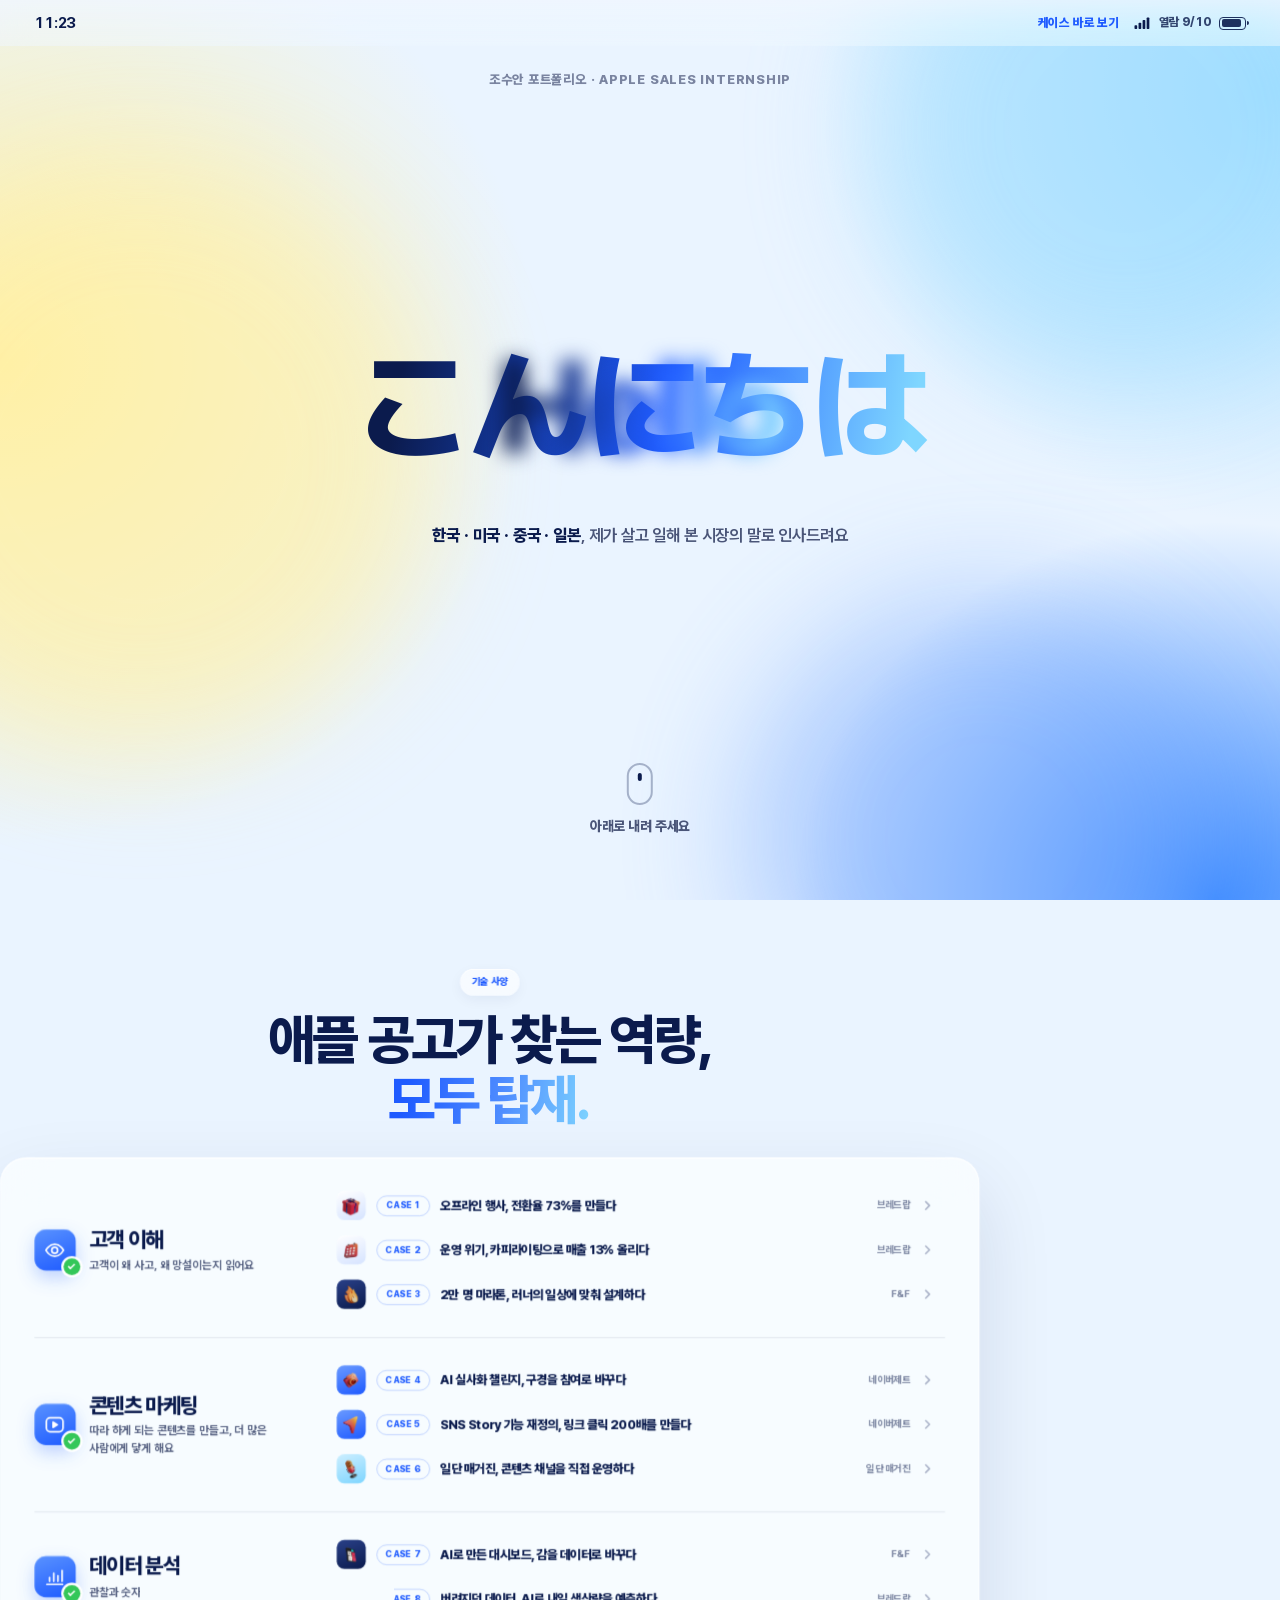
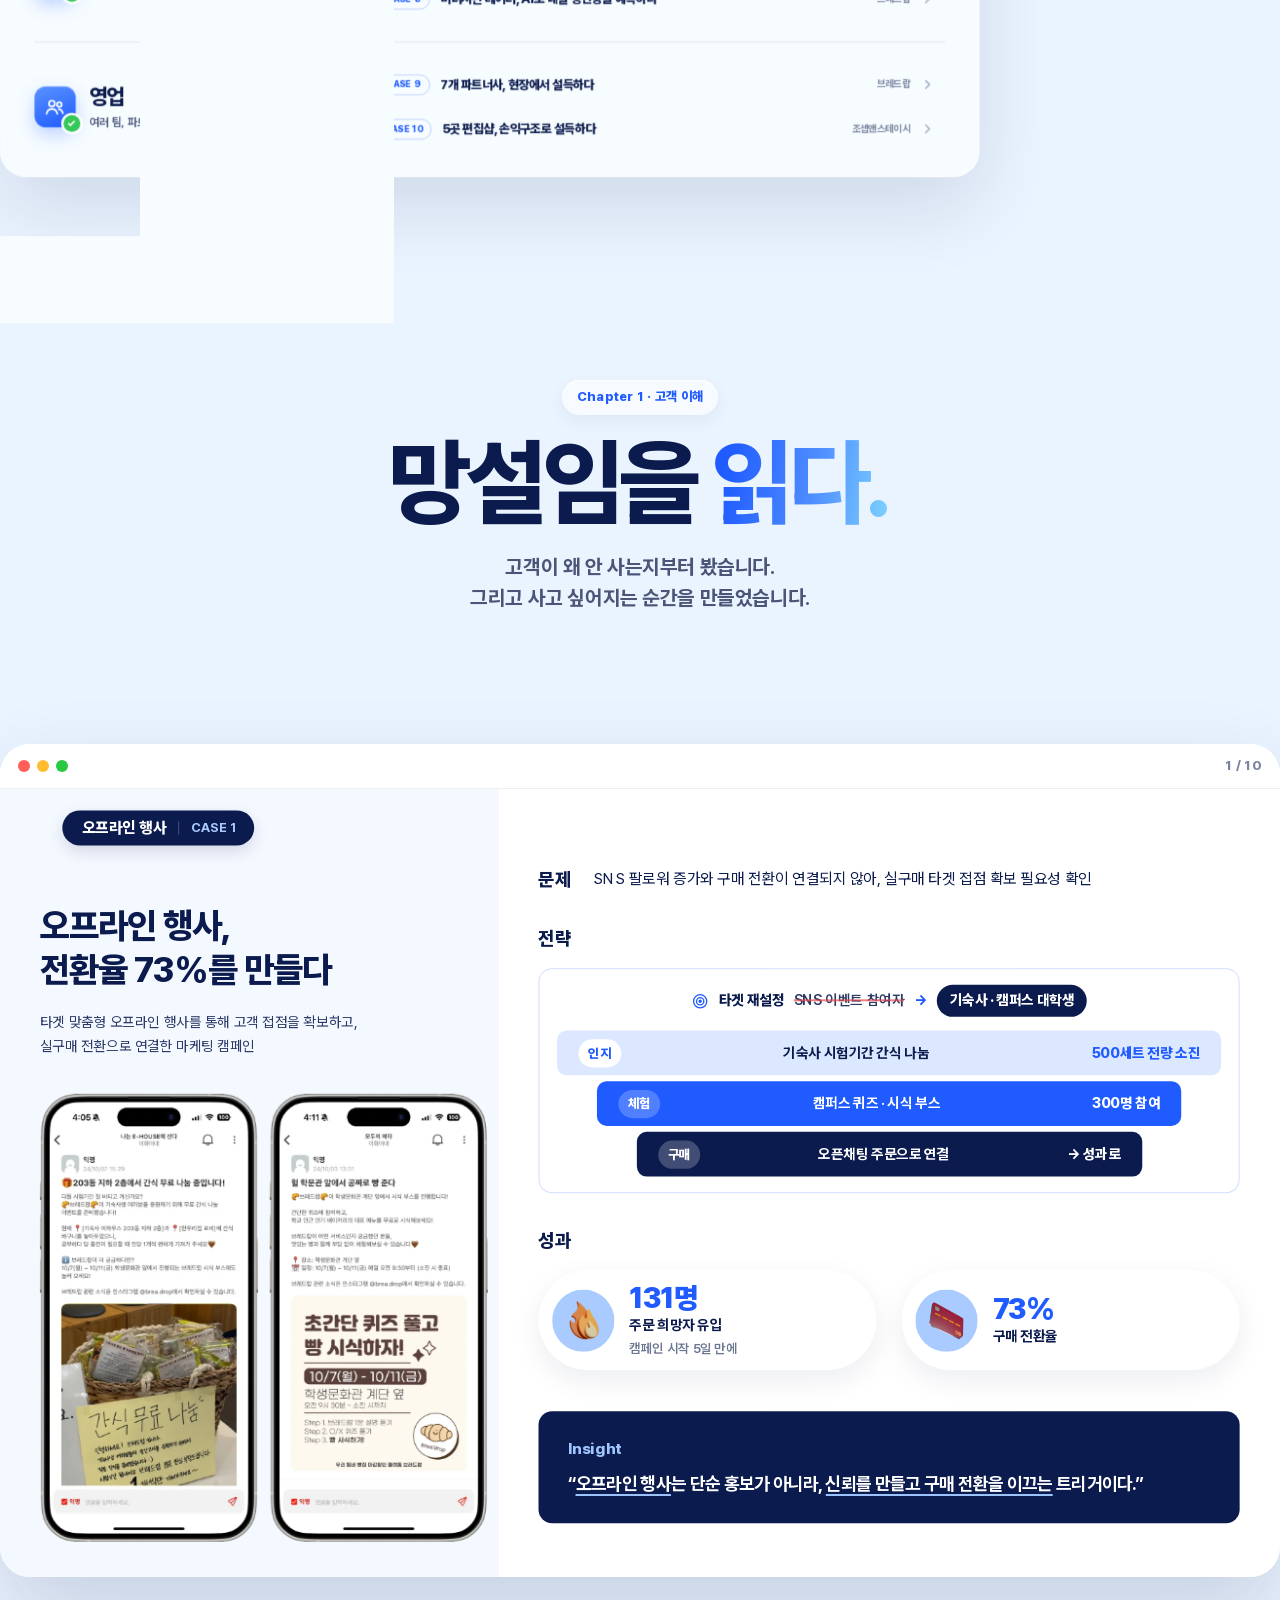
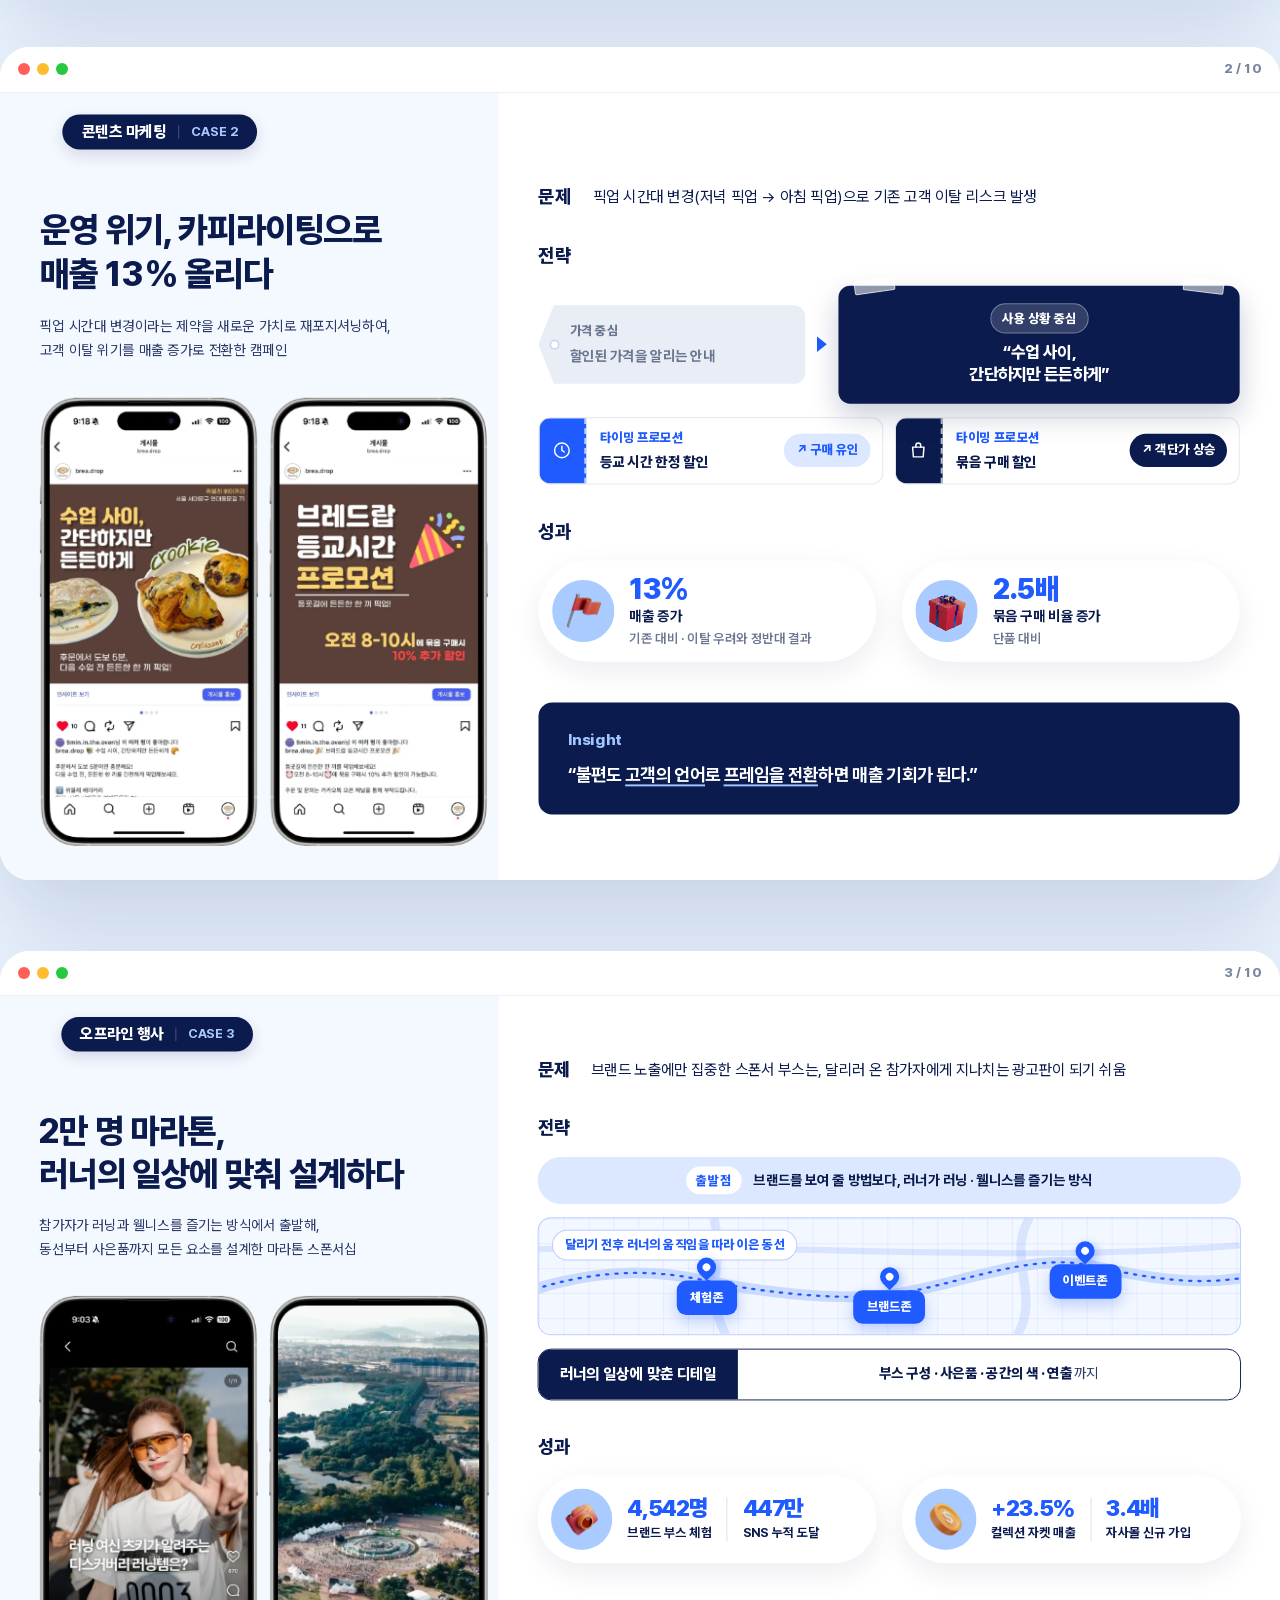
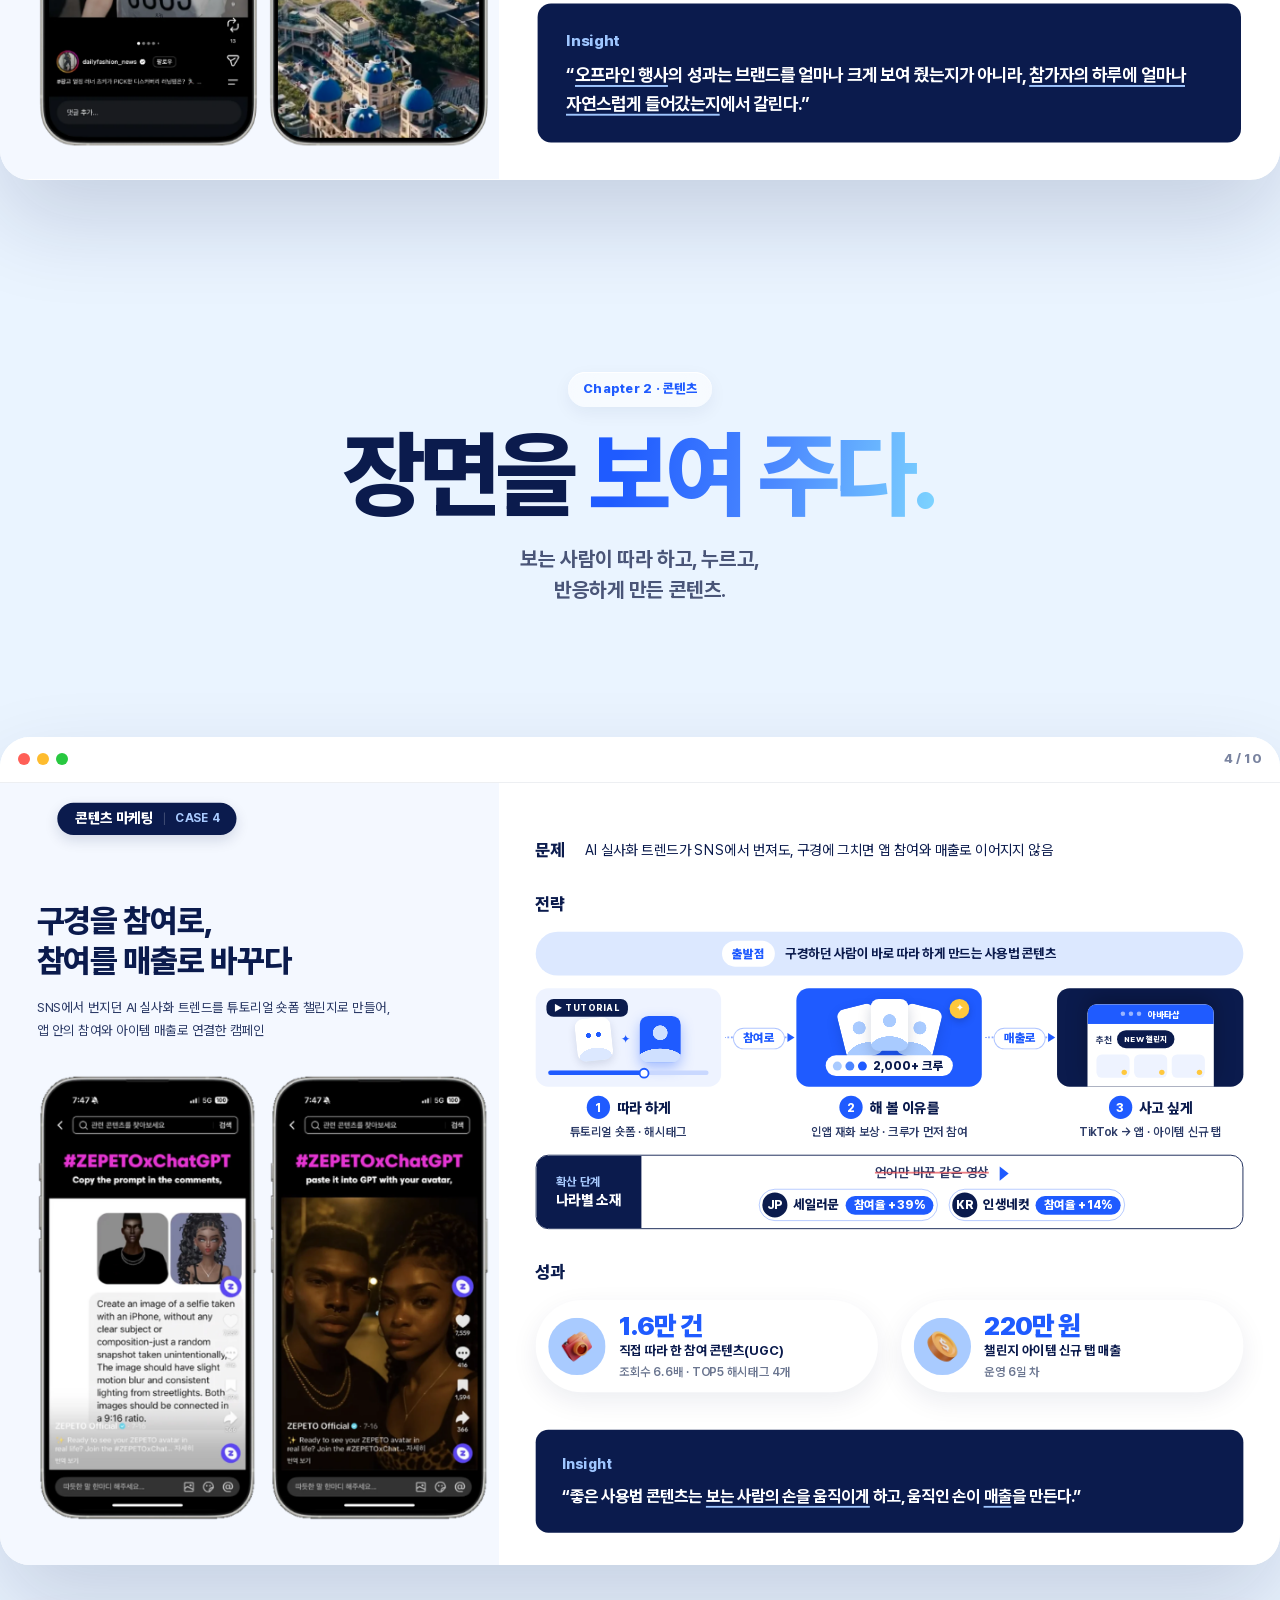
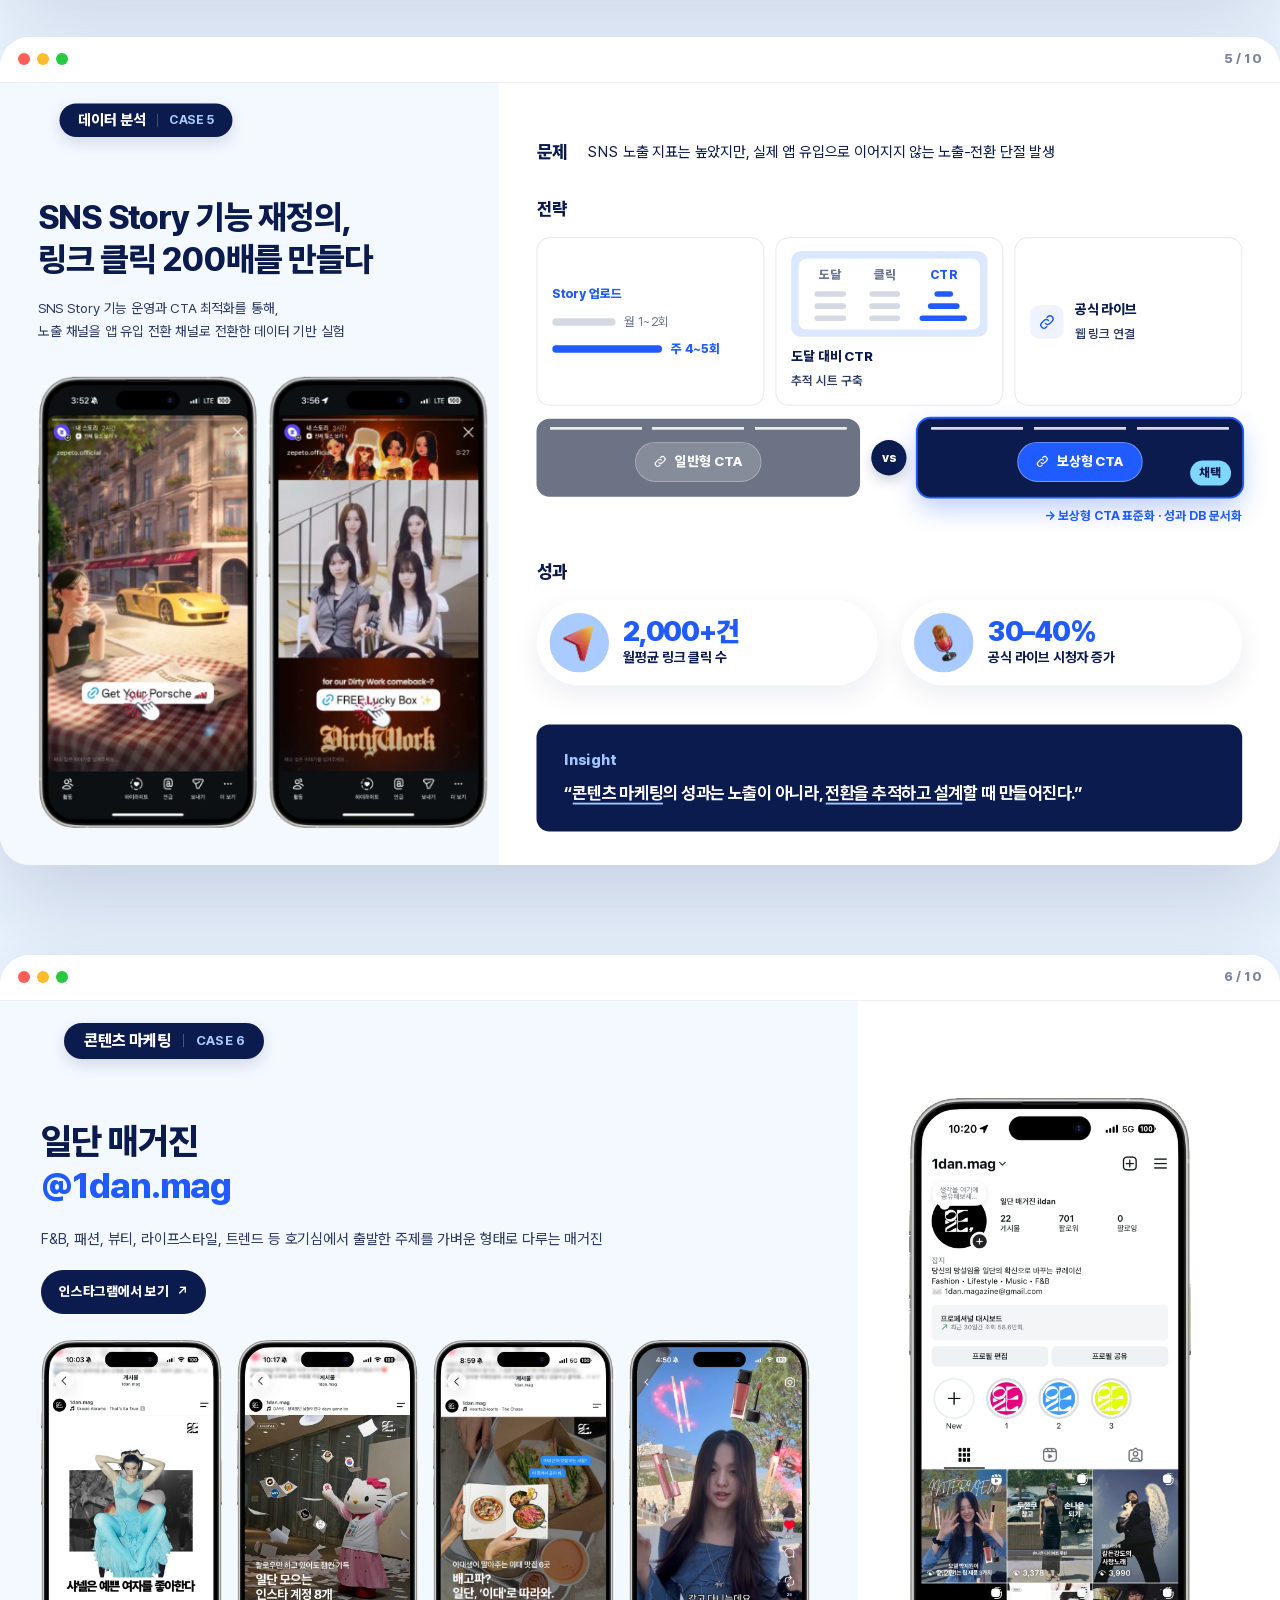
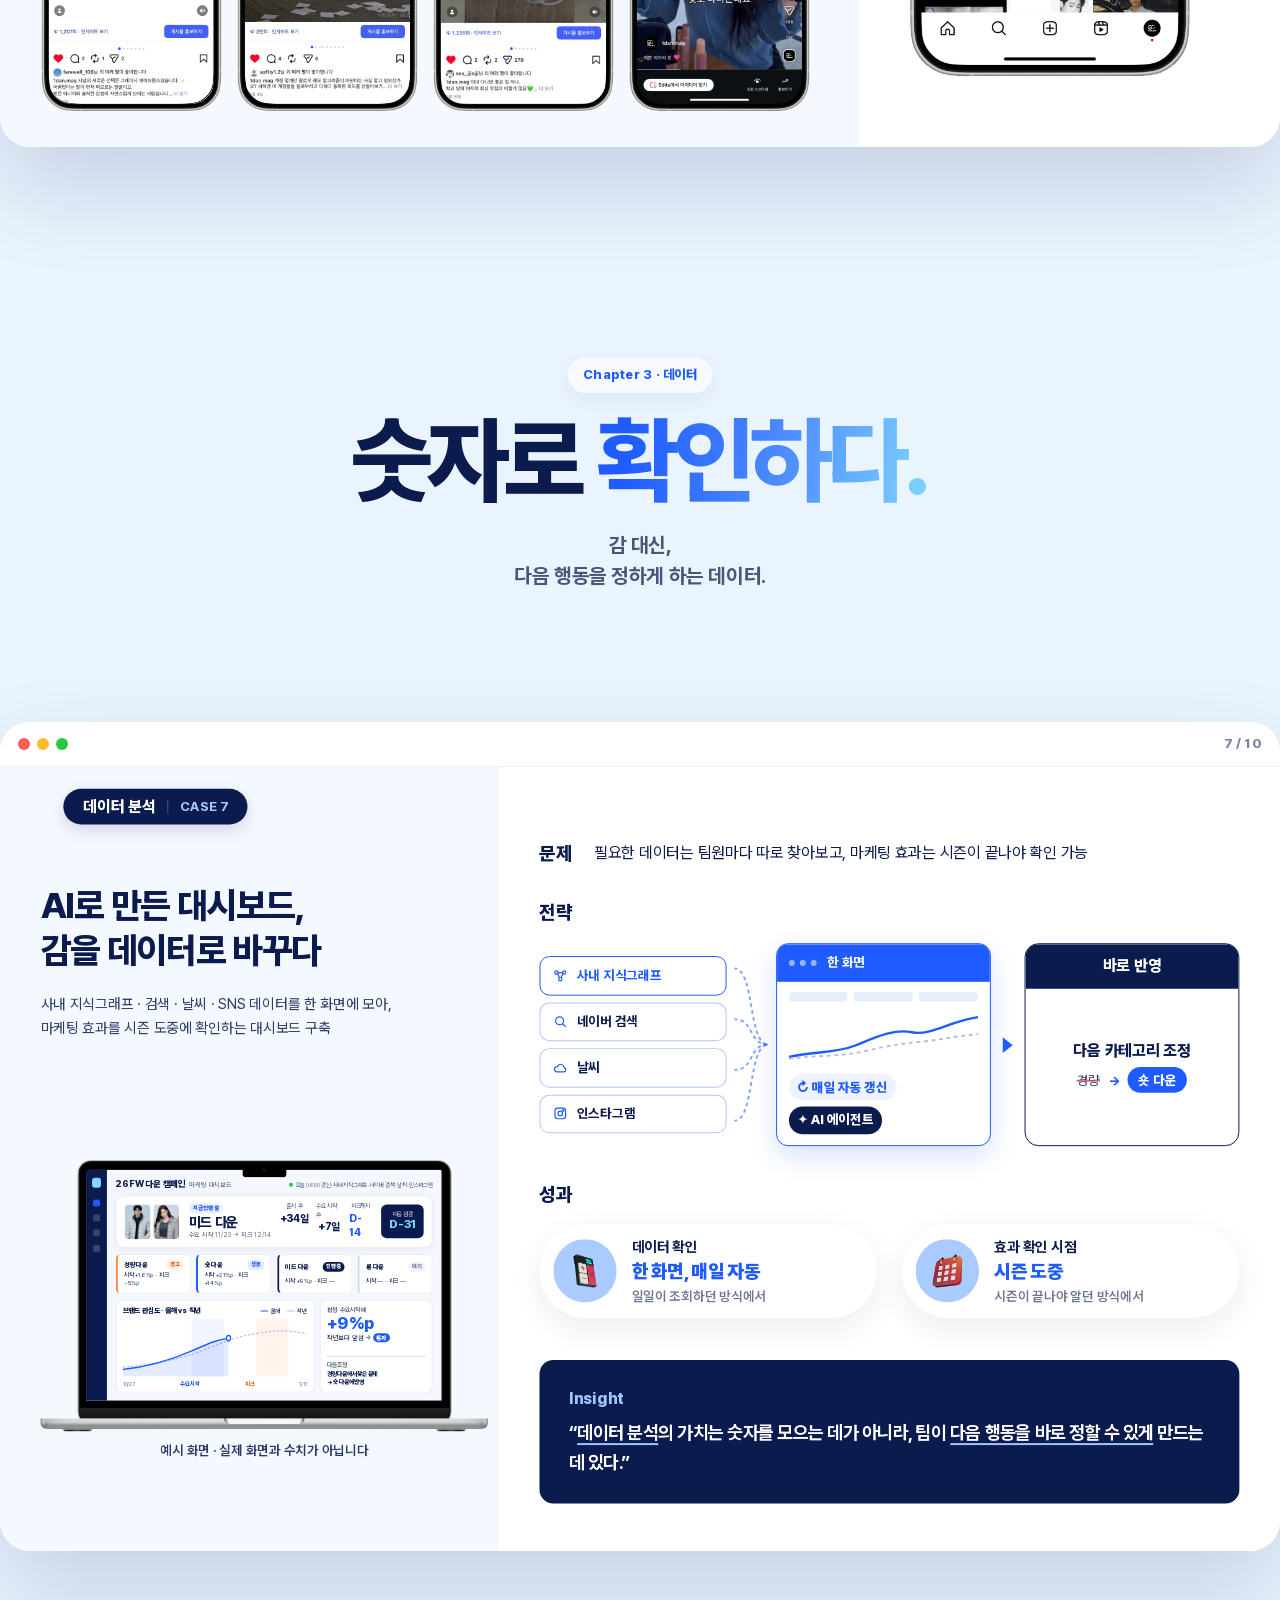
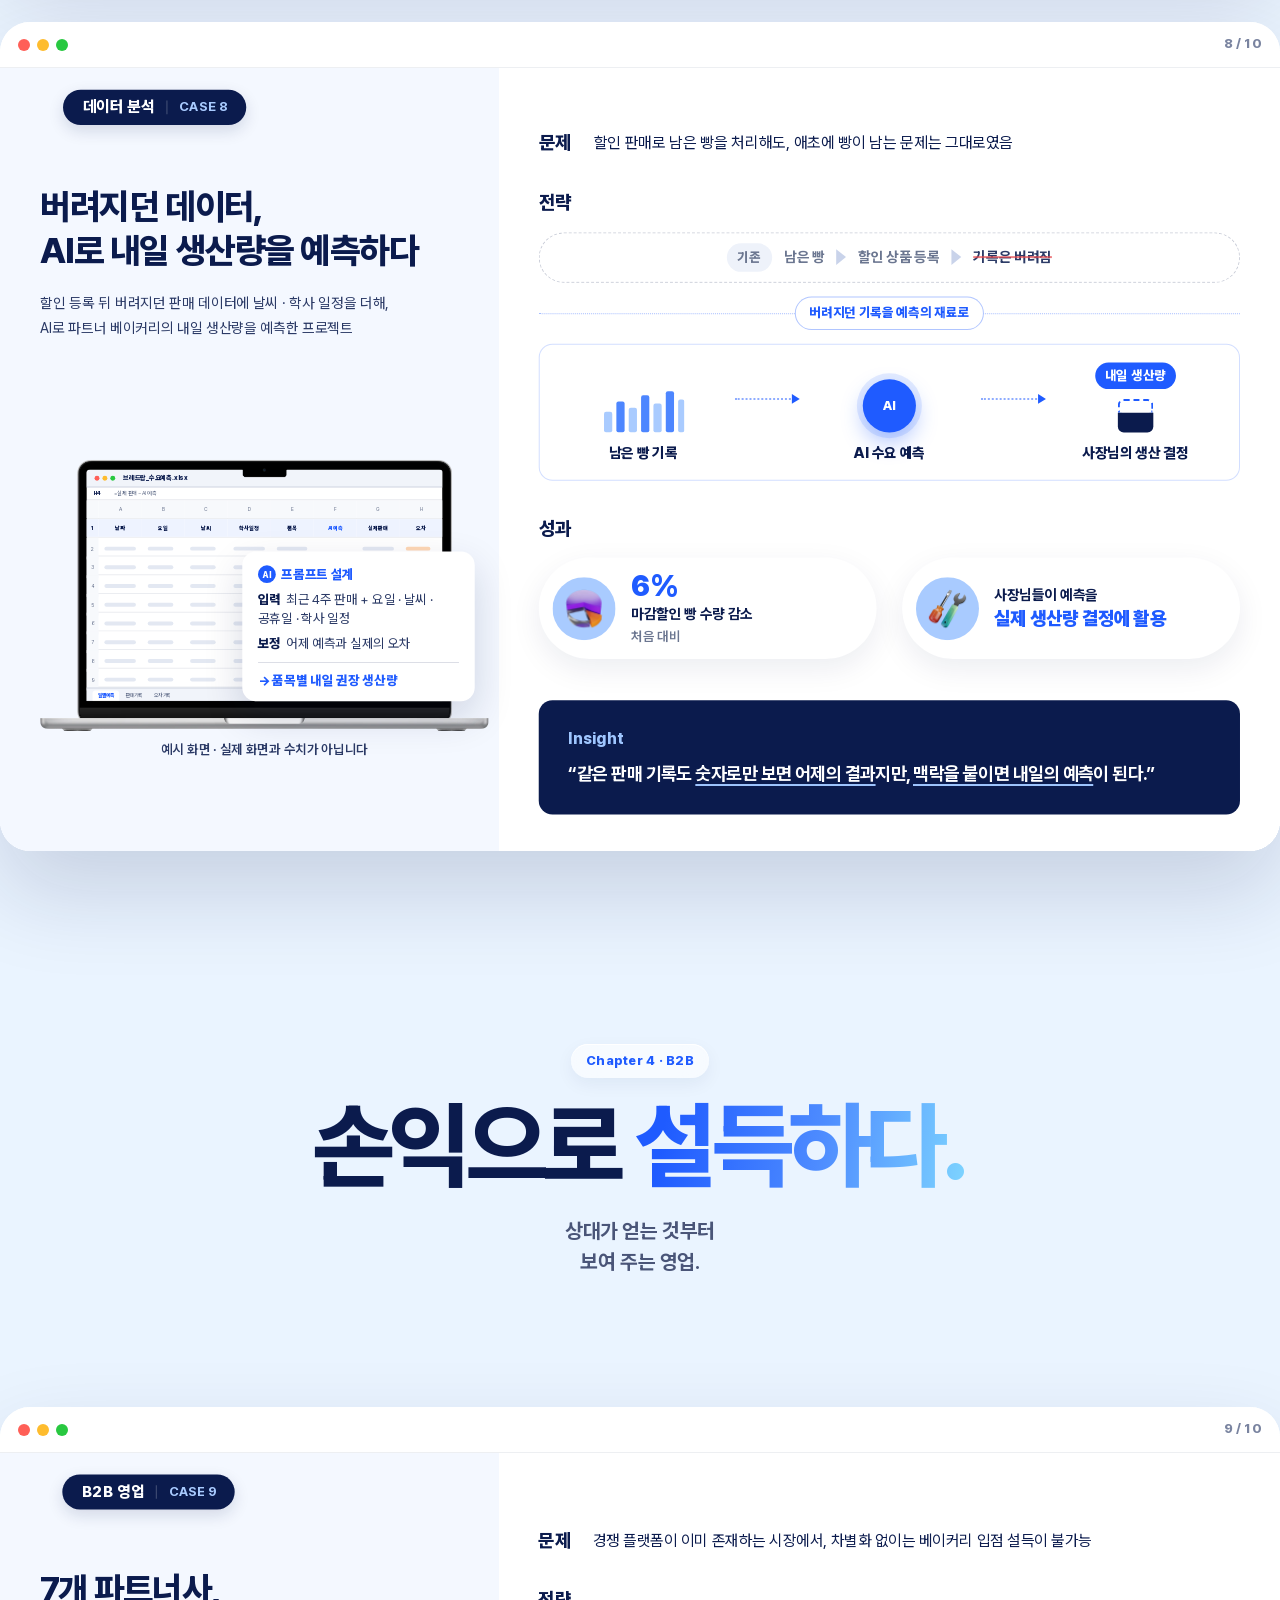
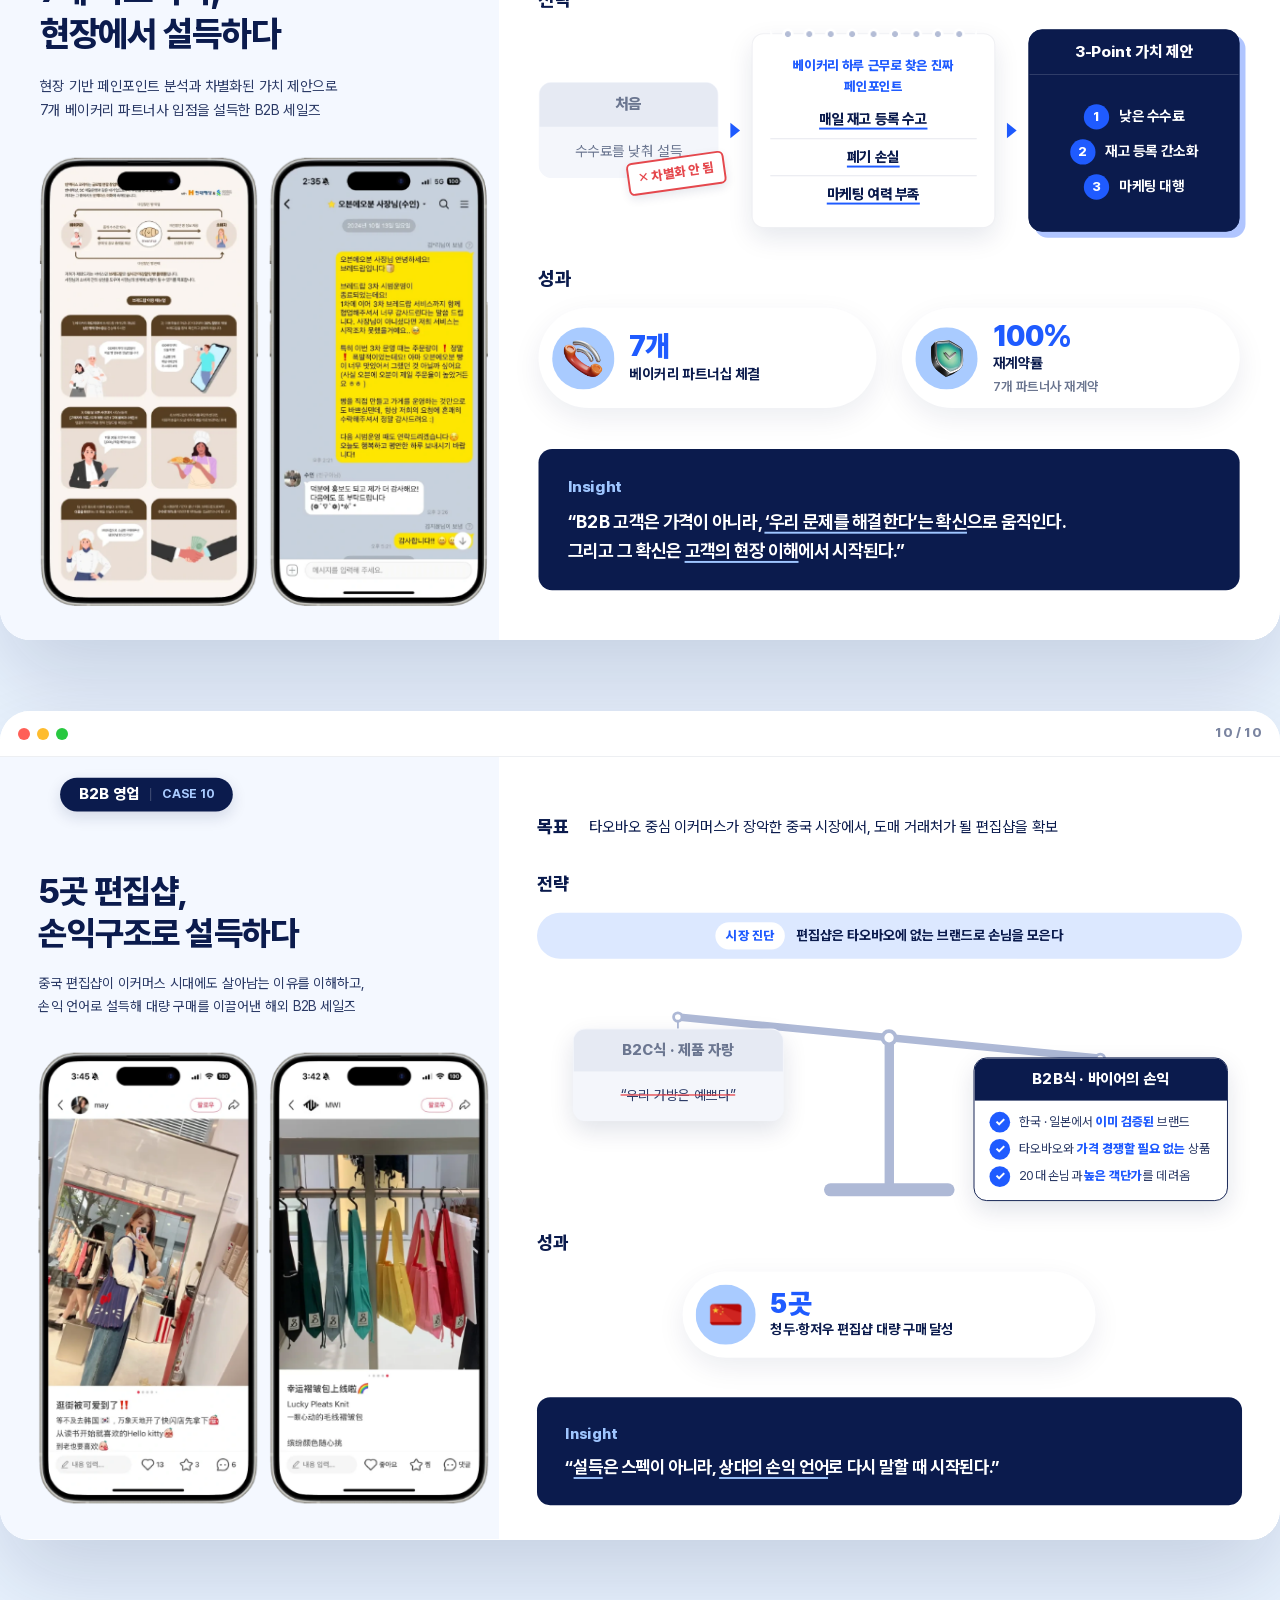
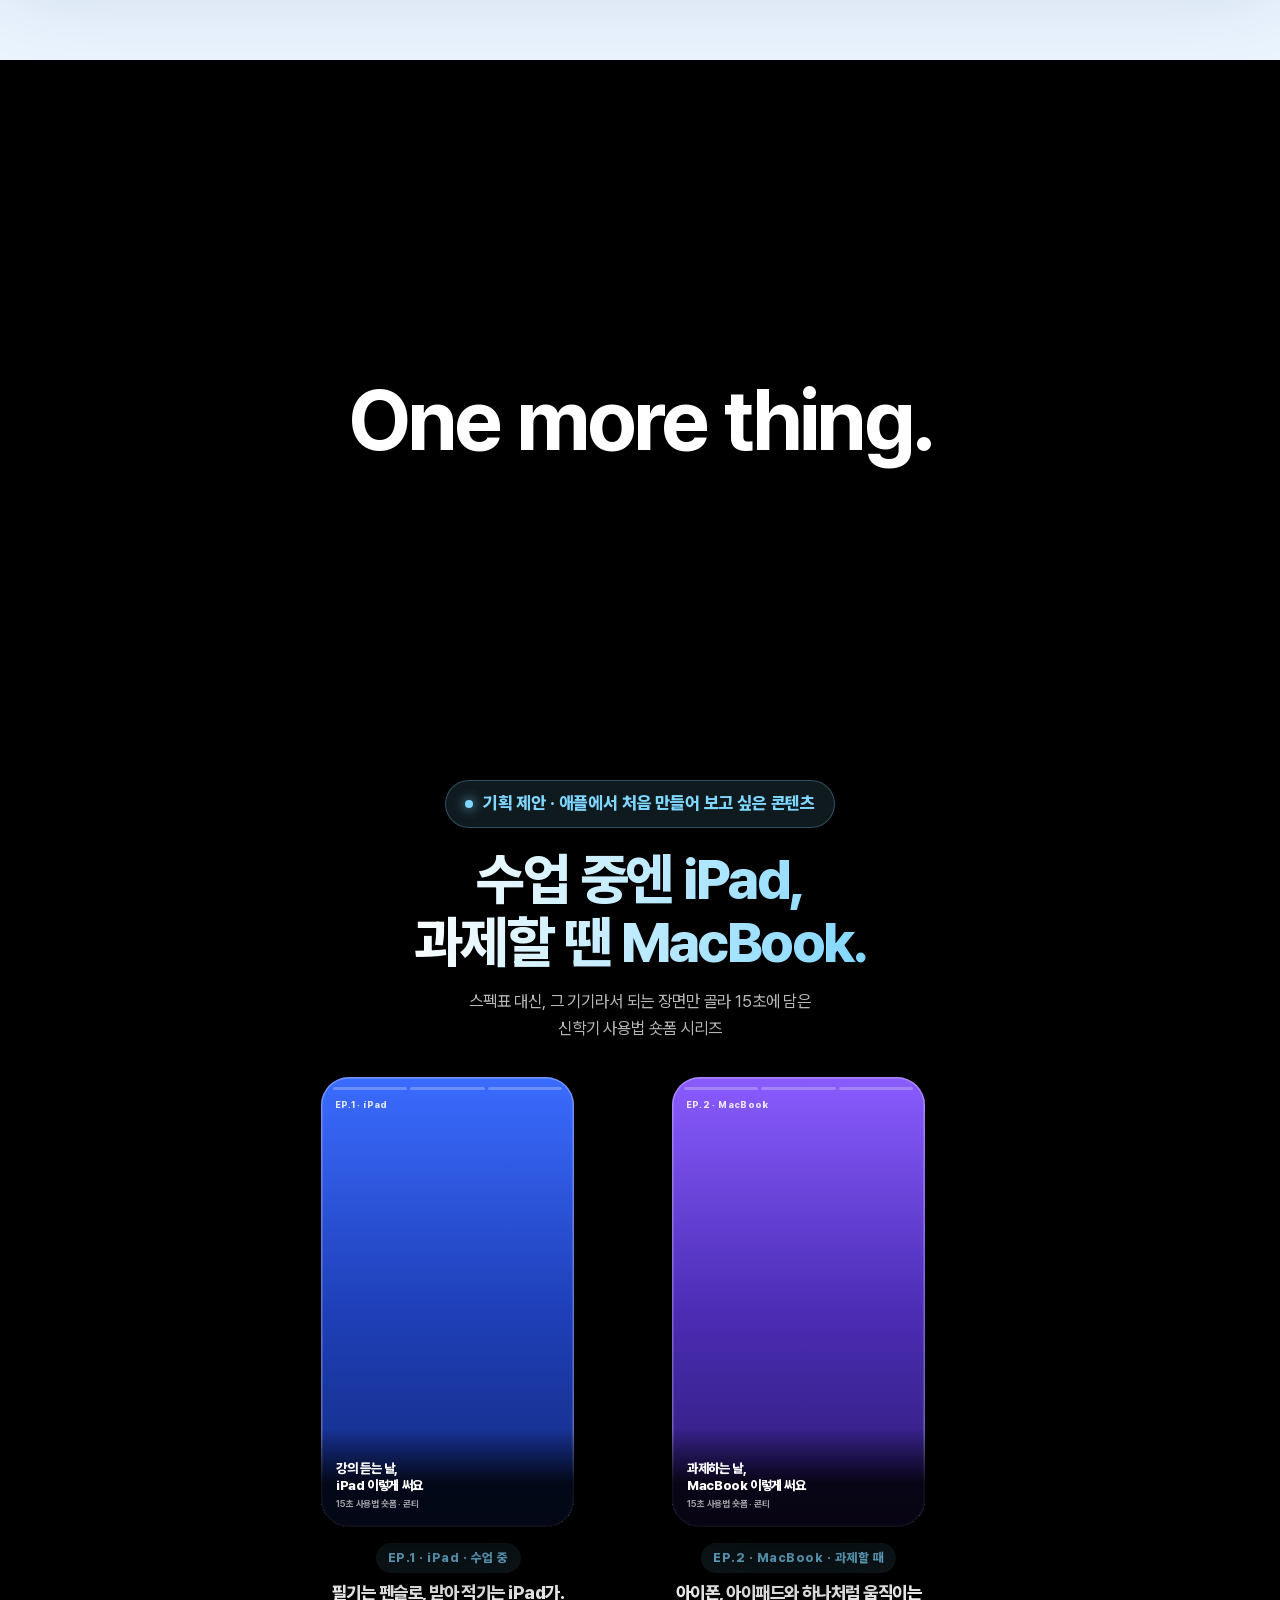
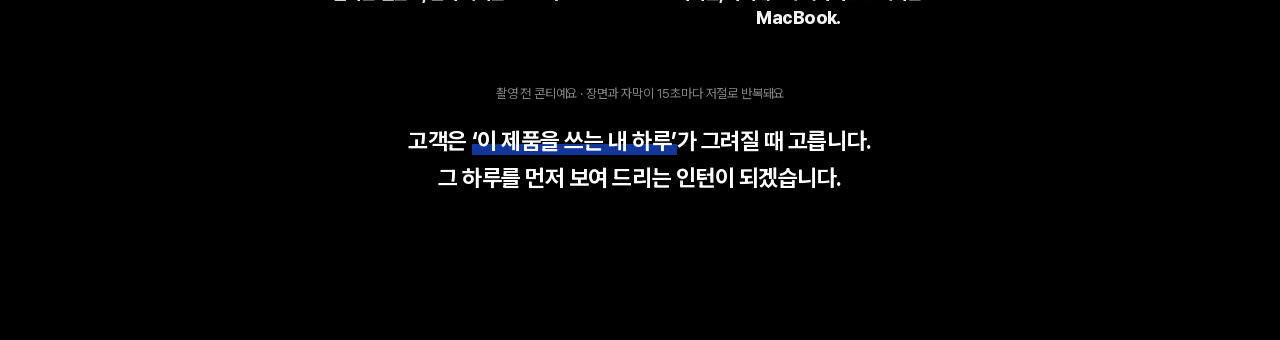
==== commit aac8fe2a: "apple: 기술 사양 페이지를 창 폭(1600)으로 넓히고, 사양표와 케이스 창마다 한 화면에 들어가도록 본문을 화면 높이에 맞춰 축소; 매거진 창은 원본(캐러셀 폰 4장 + 프" ====
--- a/apple/index.html
+++ b/apple/index.html
@@ -4,7 +4,7 @@
 <meta charset="utf-8">
 <meta name="viewport" content="width=device-width, initial-scale=1">
 <title>조수안 포트폴리오 · Apple Sales Internship</title>
-<link rel="stylesheet" href="assets/style.css">
+<link rel="stylesheet" href="assets/style.css?v=202611191200">
 <style>
 /*
   VOICE   playful but calm: the reader just scrolls, each scene plays by itself
@@ -27,7 +27,7 @@
 .wall .b3 { width: 38vw; height: 38vw; right: 4vw; bottom: -20vh; background: #6FA4FF; opacity: .45; animation-delay: -11s; }
 @keyframes drift { to { transform: translate(4vw, -3vh) scale(1.08); } }
 .wrap { width: min(1320px, 100% - 2 * max(3vw, 18px)); margin-inline: auto; }
-.win .wrap { width: min(1600px, 100% - 2 * clamp(14px, 2.2vw, 32px)); }
+.win .wrap, .spec .wrap { width: min(1600px, 100% - 2 * clamp(14px, 2.2vw, 32px)); }
 .rv { opacity: 0; transform: translateY(26px); transition: opacity .9s var(--a-ease), transform .9s var(--a-ease); }
 .rv.is-in { opacity: 1; transform: none; }
 
@@ -60,13 +60,13 @@
 @keyframes wheel { 60% { transform: translateY(12px); opacity: 0; } 61% { transform: none; opacity: 0; } 100% { opacity: 1; } }
 
 /* ---------- spec sheet: what the posting asks for, and the cases that show it ---------- */
-.spec { padding: clamp(110px, 16vh, 170px) 0 clamp(10px, 3vh, 30px); }
+.spec { min-height: 100svh; box-sizing: border-box; display: flex; align-items: center; padding: calc(var(--nav-h) + 22px) 0 22px; }
 .spec__head { text-align: center; }
 .pill { display: inline-block; font-size: 13px; font-weight: 800; color: var(--a-blue); letter-spacing: .02em; padding: 7px 15px; border-radius: 999px; background: rgba(255,255,255,.6); backdrop-filter: blur(14px); -webkit-backdrop-filter: blur(14px); box-shadow: 0 6px 18px rgba(11,27,77,.06), inset 0 1px 0 #fff; }
 .spec__h { margin-top: 18px; font-size: clamp(40px, 5.6vw, 84px); font-weight: 800; letter-spacing: -0.05em; line-height: 1.1; }
 .spec__h em { background: var(--a-grad); -webkit-background-clip: text; background-clip: text; color: transparent; padding-right: .04em; }
 .spec__s { margin-top: 18px; font-size: clamp(16px, 1.4vw, 20px); font-weight: 700; color: var(--a-dim); line-height: 1.5; letter-spacing: -0.02em; }
-.spec__box { margin-top: clamp(40px, 6vh, 64px); background: rgba(255,255,255,.68); backdrop-filter: blur(30px) saturate(1.6); -webkit-backdrop-filter: blur(30px) saturate(1.6); border: 1px solid rgba(255,255,255,.85); border-radius: 34px; padding: 6px clamp(18px, 3.4vw, 48px); box-shadow: 0 40px 100px rgba(11,27,77,.12), inset 0 1px 0 #fff; }
+.spec__box { margin-top: clamp(24px, 4vh, 40px); background: rgba(255,255,255,.68); backdrop-filter: blur(30px) saturate(1.6); -webkit-backdrop-filter: blur(30px) saturate(1.6); border: 1px solid rgba(255,255,255,.85); border-radius: 34px; padding: 6px clamp(18px, 3.4vw, 48px); box-shadow: 0 40px 100px rgba(11,27,77,.12), inset 0 1px 0 #fff; }
 .sp { position: relative; display: grid; grid-template-columns: minmax(0, 330px) minmax(0, 1fr); gap: clamp(20px, 4vw, 56px); align-items: center; padding: 28px 0; opacity: 0; transform: translateY(16px); transition: opacity .7s var(--a-ease), transform .7s var(--a-ease); }
 .sp.is-on { opacity: 1; transform: none; }
 .sp + .sp::before { content: ""; position: absolute; left: 0; right: 0; top: 0; height: 1px; background: rgba(11,27,77,.12); }
@@ -99,17 +99,20 @@
 /* ---------- cases open as app windows ---------- */
 .ic { position: relative; width: 60px; aspect-ratio: 1; border-radius: 24%; display: inline-flex; align-items: center; justify-content: center; box-shadow: 0 12px 26px rgba(11,27,77,.16), inset 0 1px 0 rgba(255,255,255,.6); }
 .ic img { width: 72%; height: 72%; object-fit: contain; filter: drop-shadow(0 6px 8px rgba(0,0,0,.18)); }
-.win { padding: 14px 0 30px; }
+.win { min-height: 100svh; box-sizing: border-box; display: flex; align-items: center; padding: calc(var(--nav-h) + 12px) 0 12px; }
+.win .wrap { flex: 1; }
+.fit { transform-origin: 0 0; }
 .win__frame { border-radius: 34px; overflow: hidden; background: #fff; box-shadow: 0 40px 90px rgba(11,27,77,.16); transform: scale(.9) translateY(40px); opacity: 0; transform-origin: 50% 0; transition: transform .9s var(--a-ease), opacity .7s var(--a-ease), border-radius .9s; }
 .win.is-open .win__frame { transform: none; opacity: 1; border-radius: 30px; }
 .win__bar { display: grid; grid-template-columns: 1fr auto; align-items: center; gap: 12px; padding: 12px 18px; border-bottom: 1px solid rgba(11,27,77,.07); background: rgba(255,255,255,.9); }
 .win__dots { display: flex; gap: 7px; }
 .win__dots i { width: 12px; height: 12px; border-radius: 50%; background: #FF5F57; } .win__dots i:nth-child(2) { background: #FEBC2E; } .win__dots i:nth-child(3) { background: #28C840; }
 .win__n { justify-self: end; font-size: 13px; font-weight: 800; color: var(--a-mute); font-variant-numeric: tabular-nums; }
-.win .case { background: linear-gradient(90deg, #F4F8FF 0 39%, #fff 39%); min-height: 0 !important; height: auto !important; overflow: visible !important; align-items: center !important; padding-inline: clamp(22px, 3.2vw, 46px); padding-block: clamp(70px, 9vh, 96px) clamp(48px, 7vh, 72px) !important; }
+.win .case { background: linear-gradient(90deg, #F4F8FF 0 39%, #fff 39%); min-height: 0 !important; height: auto !important; overflow: visible !important; align-items: center !important; padding-inline: clamp(22px, 3.2vw, 46px); padding-block: clamp(60px, 7vh, 76px) clamp(28px, 4vh, 40px) !important; }
 .win .case > * { transform: none !important; }
 .win .phone { cursor: default; }
-@media (max-width: 1100px) { .win .case { background: #fff; } }
+.win .case--mag { grid-template-columns: minmax(0, 67fr) minmax(0, 33fr); background: linear-gradient(90deg, #F4F8FF 0 67%, #fff 67%); }
+@media (max-width: 1100px) { .win .case, .win .case--mag { background: #fff; } .win .case--mag { grid-template-columns: 1fr; } }
 .mgl { display: inline-flex; align-items: center; gap: 6px; margin-top: 26px; align-self: flex-start; min-height: 46px; padding: 0 20px; border-radius: 999px; background: var(--a-navy); color: #fff; font-size: 15px; font-weight: 800; }
 .mg { display: flex; flex-direction: column; align-items: center; gap: 26px; }
 .mg__ph { display: flex; justify-content: center; align-items: flex-end; gap: clamp(14px, 2vw, 28px); }
@@ -136,8 +139,8 @@
 .ep__h { font-size: clamp(17px, 1.4vw, 21px); font-weight: 800; letter-spacing: -0.03em; line-height: 1.35; }
 
 /* the 9:16 storyboard card · everything inside is sized in cqw so it scales with the card */
-.ct { position: relative; width: clamp(230px, calc(50vh * 9 / 16), 300px); aspect-ratio: 9 / 16; container-type: inline-size; border-radius: 28px; overflow: hidden; isolation: isolate; background: linear-gradient(180deg, #101A3C, #070A18 55%, #04050B); box-shadow: inset 0 0 0 1px rgba(255,255,255,.1), 0 40px 80px rgba(0,0,0,.6); }
-.ct--mac { background: linear-gradient(180deg, #221A48, #0A0818 55%, #04050B); }
+.ct { position: relative; width: clamp(230px, calc(50vh * 9 / 16), 300px); aspect-ratio: 9 / 16; container-type: inline-size; border-radius: 28px; overflow: hidden; isolation: isolate; background: linear-gradient(180deg, #3B6CFF, #1E3FB8 52%, #132A7A); box-shadow: inset 0 0 0 1.5px rgba(255,255,255,.28), 0 40px 80px rgba(0,0,0,.6); }
+.ct--mac { background: linear-gradient(180deg, #8A5CFF, #4B2DB5 52%, #2B1A6E); }
 .ct__bars { position: absolute; z-index: 6; left: 4.6cqw; right: 4.6cqw; top: 4cqw; display: grid; grid-template-columns: repeat(3, 1fr); gap: 1.4cqw; }
 .ct__bars i { height: 1.1cqw; border-radius: 99px; background: rgba(255,255,255,.25); overflow: hidden; }
 .ct__bars i::after { content: ""; display: block; height: 100%; width: 100%; background: #fff; transform: scaleX(0); transform-origin: 0 50%; animation: bar 15s linear infinite; }
@@ -156,8 +159,8 @@
 @keyframes sc { 0%, 31% { opacity: 1; } 33.3%, 98% { opacity: 0; } 100% { opacity: 1; } }
 @keyframes sc2 { 0%, 32% { opacity: 0; } 35%, 64% { opacity: 1; } 66.6%, 100% { opacity: 0; } }
 @keyframes sc3 { 0%, 65.5% { opacity: 0; } 68.5%, 97.5% { opacity: 1; } 100% { opacity: 0; } }
-.sc::before { content: ""; position: absolute; inset: 0; background: radial-gradient(90% 50% at 50% 26%, rgba(79,120,255,.5), transparent 70%); }
-.ct--mac .sc::before { background: radial-gradient(90% 50% at 50% 30%, rgba(168,96,255,.42), transparent 70%); }
+.sc::before { content: ""; position: absolute; inset: 0; background: radial-gradient(90% 50% at 50% 26%, rgba(170,205,255,.45), transparent 70%); }
+.ct--mac .sc::before { background: radial-gradient(90% 50% at 50% 30%, rgba(220,190,255,.4), transparent 70%); }
 .cap { position: absolute; z-index: 5; left: 5cqw; right: 5cqw; bottom: 32cqw; text-align: center; font-size: 5.5cqw; font-weight: 800; line-height: 1.4; letter-spacing: -0.02em; color: #fff; text-shadow: 0 1px 2px rgba(0,0,0,.7), 0 4px 18px rgba(0,0,0,.55); animation: capA 15s infinite; }
 .sc--2 .cap { animation-name: capB; } .sc--3 .cap { animation-name: capC; }
 .cap em { font-style: normal; color: var(--a-sky); }
@@ -630,21 +633,23 @@
 </div></div></section>
 <section class="win" id="case-9"><div class="wrap"><div class="win__frame">
 <div class="win__bar"><span class="win__dots" aria-hidden="true"><i></i><i></i><i></i></span><span class="win__n">6 / 10</span></div>
-<article class="case section">
-  <span class="case__cat"><b>콘텐츠 마케팅</b><i>CASE 6</i></span>
-  <div class="case__left">
-    <h3 class="case__title reveal">일단 매거진,<br>호기심을 가볍게 다루다</h3>
-    <p class="case__desc reveal">F&amp;B, 패션, 뷰티, 라이프스타일, 트렌드 등 호기심에서 출발한 주제를 가벼운 형태로 다루는 개인 매거진. 기획부터 디자인, 제작까지 직접 합니다.</p>
-    <a class="mgl reveal" href="https://www.instagram.com/1dan.mag/" target="_blank" rel="noopener">@1dan.mag 인스타그램에서 보기 <span aria-hidden="true">↗</span></a>
-  </div>
-  <div class="case__right mg">
-    <div class="mg__ph reveal">
-      <img class="phone" src="assets/img/ig-reel.webp" alt="일단 매거진 릴스 - 갖고 다니는 립 제품" width="584" height="1200">
-      <img class="phone" src="assets/img/ig-profile.webp" alt="일단 매거진 인스타그램 프로필 - 게시물 22, 팔로워 701, 최근 30일 조회 58.6만" width="974" height="2000">
-    </div>
-    <div class="mg__st reveal"><span><b>58.6만</b>최근 30일 조회</span><span><b>20.6만</b>바이럴 게시물 조회</span><span><b>701</b>팔로워</span></div>
-  </div>
-</article>
+<article class="case section case--mag">
+        <span class="case__cat"><b>콘텐츠 마케팅</b><i>CASE 6</i></span>
+        <div class="mag__main">
+          <h3 class="case__title reveal fx-text">일단 매거진<br><span class="mag__handle">@1dan.mag</span></h3>
+          <p class="case__desc reveal">F&amp;B, 패션, 뷰티, 라이프스타일, 트렌드 등 호기심에서 출발한 주제를 가벼운 형태로 다루는 매거진</p>
+          <a class="mag__link reveal" href="https://www.instagram.com/1dan.mag/" target="_blank" rel="noopener">인스타그램에서 보기 <span aria-hidden="true">↗</span></a>
+          <div class="mag__row phones reveal">
+            <div class="phone phone--car" data-n="7" data-key="chanelf" data-full="1" role="img" aria-label="일단 매거진 게시물 - 샤넬은 예쁜 여자를 좋아한다"><canvas class="car__cv" width="584" height="1200"></canvas></div>
+            <div class="phone phone--car" data-n="9" data-key="playlist" role="img" aria-label="일단 매거진 게시물 - goodvibespeople.mp3 플레이리스트"><canvas class="car__cv" width="584" height="1200"></canvas><div class="car__dots"><i></i><i></i><i></i><i></i><i></i><i></i><i></i><i></i><i></i></div></div>
+            <div class="phone phone--car" data-n="7" data-key="ewha" data-full="1" role="img" aria-label="일단 매거진 게시물 - 이대생이 말아주는 이대 맛집 6곳"><canvas class="car__cv" width="584" height="1200"></canvas></div>
+            <img class="phone" src="assets/img/ig-reel.webp" alt="일단 매거진 릴스 - 갖고 다니는 립 제품" width="584" height="1200">
+          </div>
+        </div>
+        <div class="mag__side reveal">
+          <img class="phone mag__profile" src="assets/img/ig-profile.webp" alt="일단 매거진 인스타그램 프로필 - 게시물 22, 팔로워 701, 최근 30일 조회 58.6만" width="974" height="2000">
+        </div>
+      </article>
 </div></div></section>
 <section class="chap" id="ch3"><div class="wrap"><p class="chap__eye rv">Chapter 3 · 데이터</p><h2 class="chap__h rv">숫자로 <em>확인하다.</em></h2><p class="chap__s rv">감 대신,<br>다음 행동을 정하게 하는 데이터.</p></div></section>
 <section class="win" id="case-8"><div class="wrap"><div class="win__frame">
@@ -711,7 +716,7 @@
             <div class="st">
               <div class="st__merge">
                 <ul class="st__src st__src--ico"><li><i class="st__ico"><svg viewBox="0 0 24 24" aria-hidden="true"><circle cx="6" cy="7" r="2.5"/><circle cx="18" cy="7" r="2.5"/><circle cx="12" cy="17" r="2.5"/><path d="M8 8.5l2.5 6M16 8.5l-2.5 6M8.5 7h7"/></svg></i>사내 지식그래프</li><li><i class="st__ico"><svg viewBox="0 0 24 24" aria-hidden="true"><circle cx="11" cy="11" r="6"/><path d="M15.5 15.5L20 20"/></svg></i>네이버 검색</li><li><i class="st__ico"><svg viewBox="0 0 24 24" aria-hidden="true"><path d="M7 18a4 4 0 0 1 .5-8 5.5 5.5 0 0 1 10.5 1.5 3.5 3.5 0 0 1 0 6.5z"/></svg></i>날씨</li><li><i class="st__ico"><svg viewBox="0 0 24 24" aria-hidden="true"><rect x="4" y="4" width="16" height="16" rx="4"/><circle cx="12" cy="12" r="3.5"/><circle cx="16.5" cy="7.5" r="1" fill="currentColor"/></svg></i>인스타그램</li></ul>
-                <i class="st__brace"></i>
+                <svg class="st__into" viewBox="0 0 40 100" preserveAspectRatio="none" aria-hidden="true"><path d="M0 12.5 C 24 12.5, 16 50, 40 50"/><path d="M0 37.5 C 24 37.5, 16 50, 40 50"/><path d="M0 62.5 C 24 62.5, 16 50, 40 50"/><path d="M0 87.5 C 24 87.5, 16 50, 40 50"/></svg>
                 <div class="st__dash"><div class="st__dash-bar"><i></i><i></i><i></i><b>한 화면</b></div><div class="st__dash-body"><div class="st__dash-tiles"><span></span><span></span><span></span></div><svg class="st__dash-chart" viewBox="0 0 200 60" preserveAspectRatio="none" aria-hidden="true"><path d="M0 50 C 30 44, 50 46, 70 38 S 110 20, 130 24 S 170 12, 200 8" fill="none" stroke="#1F5BFF" stroke-width="2.5"/><path d="M0 52 C 30 48, 55 50, 80 44 S 120 36, 140 34 S 175 28, 200 26" fill="none" stroke="#B4BDD6" stroke-width="2" stroke-dasharray="4 4"/></svg><div class="st__dash-chips"><span>↻ 매일 자동 갱신</span><span class="st__chip--navy">✦ AI 에이전트</span></div></div></div>
                 <i class="st__arr"></i>
                 <div class="st__card st__card--navy"><div class="st__h">바로 반영</div><div class="st__b"><p class="st__t">다음 카테고리 조정</p><p class="st__adj"><s>경량</s><span>→</span><em>숏 다운</em></p></div></div>
@@ -1042,6 +1047,91 @@
   }
   let raf = 0; addEventListener('scroll', () => { if (!raf) raf = requestAnimationFrame(() => { raf = 0; frame(); }); }, { passive: true });
   frame();
+
+  /* each case window and the spec sheet fit one screen: the body is scaled down (never up), and a negative
+     bottom margin keeps the layout height in step with what is drawn, so the window frame hugs it */
+  const NAV = 46;
+  function fitOne(el, avail) {
+    el.classList.add('fit'); el.style.transform = ''; el.style.width = ''; el.style.marginBottom = '';
+    if (innerWidth <= 1100) return;
+    const host = el.parentElement, w = host.clientWidth;
+    let z = Math.min(1, avail / el.offsetHeight);
+    if (z >= 1) return;
+    el.style.width = (w / z) + 'px';                       // wider at 1:1 so it reads at the same width once scaled
+    z = Math.min(1, avail / el.offsetHeight); el.style.width = (w / z) + 'px';   // the wider column may have shortened the text
+    const h = el.offsetHeight;
+    el.style.transform = `scale(${z.toFixed(4)})`; el.style.marginBottom = (-(h - h * z)).toFixed(1) + 'px';
+  }
+  function fitAll() {
+    $$('.win').forEach(w => { const bar = $('.win__bar', w), cs = $('.case', w); if (!cs) return; fitOne(cs, innerHeight - NAV - 24 - (bar ? bar.offsetHeight : 0) - 2); });
+    const sp = $('.spec'); if (sp) { const cs = getComputedStyle(sp); fitOne($('.wrap', sp), innerHeight - parseFloat(cs.paddingTop) - parseFloat(cs.paddingBottom) - 2); }
+  }
+  let fitT; const scheduleFit = () => { clearTimeout(fitT); fitT = setTimeout(fitAll, 60); };
+  addEventListener('resize', scheduleFit); addEventListener('load', scheduleFit);
+  if (document.fonts && document.fonts.ready) document.fonts.ready.then(scheduleFit);
+  fitAll(); [300, 1200, 3000].forEach(ms => setTimeout(fitAll, ms));
+
+  /* magazine carousels: base screen + slides (clipped to the post block) + frame, drawn in one canvas */
+  $$('.phone--car').forEach(ph => {
+    const cv = $('.car__cv', ph), ctx = cv.getContext('2d'), dots = $$('.car__dots i', ph), key = ph.dataset.key;
+    let n = +ph.dataset.n;
+    const FULL = ph.dataset.full === '1';
+    const BLOCK = { x: 24, y: 244, w: 533, h: 666 };
+    const SCREEN = { x: 26, y: 23, w: 532, h: 1154, r: 76 };
+    const IG_DOTS = { top: 0.828, bottom: 0.853, mid: 0.8415 };
+    const IG_POST = { top: 389 / 2000, bottom: 1538 / 2000 };
+    const load = src => new Promise(res => { const im = new Image(); im.onload = () => res(im); im.onerror = () => res(null); im.src = src; });
+    let base = null, frame = null, slides = [], i = 0, prog = 0, animStart = 0, timer = null, ready = false;
+    const dpr = Math.min(window.devicePixelRatio || 1, 3);
+    function size() { const w = ph.clientWidth, h = ph.clientHeight; if (!w) return; if (cv.width !== Math.round(w * dpr)) { cv.width = Math.round(w * dpr); cv.height = Math.round(h * dpr); } }
+    function roundRect(x, y, w, h, r) { ctx.beginPath(); ctx.moveTo(x + r, y); ctx.arcTo(x + w, y, x + w, y + h, r); ctx.arcTo(x + w, y + h, x, y + h, r); ctx.arcTo(x, y + h, x, y, r); ctx.arcTo(x, y, x + w, y, r); ctx.closePath(); }
+    function drawFull(sx, sy) {
+      const bx = SCREEN.x * sx, by = SCREEN.y * sy, bw = SCREEN.w * sx, bh = SCREEN.h * sy;
+      ctx.save(); roundRect(bx, by, bw, bh, SCREEN.r * sx); ctx.clip();
+      const fit = im => { const s = Math.max(bw / im.width, bh / im.height); return { w: im.width * s, h: im.height * s }; };
+      const cur = slides[i], nxt = slides[(i + 1) % n];
+      const put = (im, dx) => { if (!im) return; if (im.width === 584 && im.height === 1200) { ctx.drawImage(im, dx - bx, 0, cv.width, cv.height); return; } const f = fit(im); ctx.drawImage(im, dx + (bw - f.w) / 2, by, f.w, f.h); };
+      put(slides[0], bx);
+      const shotH = bw * (2000 / 920);
+      const py0 = by + shotH * IG_POST.top, py1 = by + shotH * IG_POST.bottom;
+      ctx.save(); ctx.beginPath(); ctx.rect(bx, py0, bw, py1 - py0); ctx.clip();
+      if (prog > 0 && nxt) { put(cur, bx - bw * prog); put(nxt, bx + bw * (1 - prog)); } else put(cur, bx);
+      ctx.restore();
+      const y0 = by + shotH * IG_DOTS.top, y1 = by + shotH * IG_DOTS.bottom, ym = by + shotH * IG_DOTS.mid;
+      ctx.fillStyle = '#fff'; ctx.fillRect(bx + bw * 0.25, y0, bw * 0.5, y1 - y0);
+      const rad = 3.4 * sx, gap = 13 * sx, x0 = bx + bw / 2 - (n - 1) * gap / 2;
+      for (let k = 0; k < n; k++) { const on = k === i; ctx.beginPath(); ctx.arc(x0 + k * gap, ym, on ? rad * 1.3 : rad, 0, Math.PI * 2); ctx.fillStyle = on ? '#1F5BFF' : '#D5D9E3'; ctx.fill(); }
+      ctx.restore();
+    }
+    function draw() {
+      if (!ready) return; size();
+      const sx = cv.width / 584, sy = cv.height / 1200;
+      ctx.setTransform(1, 0, 0, 1, 0, 0); ctx.clearRect(0, 0, cv.width, cv.height);
+      if (FULL) { drawFull(sx, sy); ctx.drawImage(frame, 0, 0, cv.width, cv.height); return; }
+      ctx.drawImage(base, 0, 0, cv.width, cv.height);
+      const bx = Math.floor(BLOCK.x * sx), by = Math.floor(BLOCK.y * sy);
+      const bw = Math.ceil((BLOCK.x + BLOCK.w) * sx) - bx, bh = Math.ceil((BLOCK.y + BLOCK.h) * sy) - by;
+      ctx.save(); ctx.beginPath(); ctx.rect(bx, by, bw, bh); ctx.clip();
+      const cur = slides[i], nxt = slides[(i + 1) % n];
+      if (prog > 0 && nxt) { ctx.drawImage(cur, bx - bw * prog, by - 1, bw, bh + 2); ctx.drawImage(nxt, bx + bw * (1 - prog), by - 1, bw, bh + 2); }
+      else if (cur) ctx.drawImage(cur, bx, by - 1, bw, bh + 2);
+      ctx.restore();
+      ctx.drawImage(frame, 0, 0, cv.width, cv.height);
+      dots.forEach((d, k) => d.classList.toggle('is-on', k === i));
+    }
+    function step(now) { const k = Math.min(1, (now - animStart) / 550); prog = 1 - Math.pow(1 - k, 3); draw(); if (k < 1) requestAnimationFrame(step); else { prog = 0; i = (i + 1) % n; draw(); } }
+    const next = () => { if (prog === 0) { animStart = performance.now(); prog = 0.0001; requestAnimationFrame(step); } };
+    const start = () => { if (timer || reduce) return; timer = setInterval(next, 2800); };
+    const stop = () => { clearInterval(timer); timer = null; };
+    Promise.all([FULL ? Promise.resolve(null) : load(`assets/img/scr2-${key}.webp`), load('assets/img/phone-frame-sm.webp'), ...Array.from({ length: n }, (_, k) => load(`assets/img/car/${key}-${k + 1}.webp`))]).then(imgs => {
+      base = imgs[0]; frame = imgs[1]; slides = imgs.slice(2);
+      if (FULL) { slides = slides.filter(Boolean); n = slides.length; }
+      ready = !!((FULL || base) && frame && slides[0]); draw();
+      new IntersectionObserver(es => es.forEach(e => e.isIntersecting ? start() : stop()), { threshold: 0.3 }).observe(ph);
+    });
+    new ResizeObserver(() => draw()).observe(ph);
+    document.addEventListener('visibilitychange', () => { if (document.hidden) stop(); });
+  });
 }
 </script>
 </body>
--- a/apple/assets/style.css
+++ b/apple/assets/style.css
@@ -864,7 +864,7 @@
 .xl__tabs span { padding: .5cqw 1.4cqw; border-radius: .8cqw .8cqw 0 0; }
 .xl__tabs .is-on { background: #fff; color: var(--mint); font-weight: 800; }
 /* the prompt card floats over the laptop's lower right, like a sticky note on the sheet */
-.xl__card { position: absolute; right: -5%; bottom: 17%; width: 52%; z-index: 3; background: #fff; border-radius: 14px; padding: 13px 16px 12px; box-shadow: 0 16px 40px rgba(11,27,77,.16); font-size: var(--fs-min); line-height: 1.45; color: var(--text); }
+.xl__card { position: absolute; right: 3%; bottom: 11%; width: 52%; z-index: 3; background: #fff; border-radius: 14px; padding: 13px 16px 12px; box-shadow: 0 16px 40px rgba(11,27,77,.16); font-size: var(--fs-min); line-height: 1.45; color: var(--text); }
 .xl__badge { display: inline-flex; align-items: center; justify-content: center; width: 18px; height: 18px; border-radius: 50%; background: var(--mint); color: #fff; font-style: normal; font-size: 9px; font-weight: 800; margin-right: 6px; vertical-align: middle; }
 .xl__card > b { color: var(--mint); font-weight: 800; vertical-align: middle; }
 .xl__card p { margin-top: 6px; color: var(--text-dim); }
@@ -913,14 +913,14 @@
 .st__stamped { overflow: visible; }
 .st__stamped .st__h { border-radius: 12px 12px 0 0; }
 .st__stamp { position: absolute; right: -8px; bottom: -12px; transform: rotate(-8deg); background: #fff; border: 2px solid #E5484D; color: #E5484D; border-radius: 6px; padding: 4px 9px; font-size: var(--fs-min); font-weight: 800; white-space: nowrap; box-shadow: 0 4px 10px rgba(11,27,77,.1); }
-.st__pad { position: relative; background: #fff; border-radius: 12px; padding: 22px 18px 14px; box-shadow: 0 10px 26px rgba(11,27,77,.1); border: 1px solid rgba(11,27,77,.06); }
+.st__pad { position: relative; text-align: center; background: #fff; border-radius: 12px; padding: 22px 18px 14px; box-shadow: 0 10px 26px rgba(11,27,77,.1); border: 1px solid rgba(11,27,77,.06); }
 .st__rings { position: absolute; left: 18px; right: 18px; top: -7px; height: 14px; background: radial-gradient(circle at 50% 50%, #B4BDD6 0 2.6px, #fff 3.4px 5.4px, transparent 6px); background-size: 22px 14px; background-repeat: repeat-x; background-position: center; }
 .st__pad-t { font-size: var(--st-fsm); font-weight: 800; color: var(--mint); margin-bottom: 4px; }
 .st__pad ul { list-style: none; }
 .st__pad li { padding: 7px 0; border-bottom: 1px solid rgba(11,27,77,.1); font-size: var(--st-fs); font-weight: 800; color: var(--text); text-decoration: underline; text-decoration-color: var(--mint); text-decoration-thickness: 2px; text-underline-offset: 4px; }
 .st__pad li:last-child { border-bottom: 0; }
 .st__nums { list-style: none; counter-reset: n; display: grid; gap: 10px; padding: 14px 18px 16px; }
-.st__nums li { counter-increment: n; display: flex; align-items: center; gap: 10px; font-size: var(--st-fs); font-weight: 700; }
+.st__nums li { counter-increment: n; display: flex; align-items: center; justify-content: center; gap: 10px; font-size: var(--st-fs); font-weight: 700; }
 .st__nums li::before { content: counter(n); flex: none; width: 26px; height: 26px; border-radius: 50%; background: var(--mint); color: #fff; font-size: var(--fs-min); font-weight: 800; display: inline-flex; align-items: center; justify-content: center; }
 /* Case 2 · funnel */
 .st__fcard { border: 1.5px solid rgba(31,91,255,.2); border-radius: 14px; padding: 16px 18px; background: #fff; display: grid; gap: 14px; }
@@ -1051,6 +1051,9 @@
 .st__src .st__ico { width: 16px; height: 16px; }
 .st__brace { position: relative; align-self: center; width: 16px; height: 62%; border: 2px solid rgba(31,91,255,.4); border-left: 0; border-radius: 0 14px 14px 0; }
 .st__brace::after { content: ""; position: absolute; right: -10px; top: 50%; margin-top: -7px; border-left: 9px solid var(--mint); border-top: 7px solid transparent; border-bottom: 7px solid transparent; }
+/* the sources run into the screen: four dotted leads, no arrowhead */
+.st__into { align-self: stretch; width: 34px; height: auto; margin-inline: -4px; }
+.st__into path { fill: none; stroke: rgba(31,91,255,.55); stroke-width: 2; stroke-dasharray: 2 5; stroke-linecap: round; vector-effect: non-scaling-stroke; }
 .st__dash { background: #fff; border: 1.5px solid var(--mint); border-radius: 12px; overflow: hidden; display: flex; flex-direction: column; box-shadow: 0 10px 26px rgba(31,91,255,.18); }
 .st__dash-bar { display: flex; align-items: center; gap: 5px; background: var(--mint); color: #fff; padding: 8px 12px; font-size: var(--fs-min); font-weight: 800; }
 .st__dash-bar i { width: 6px; height: 6px; border-radius: 50%; background: rgba(255,255,255,.55); }
@@ -1129,7 +1132,7 @@
   .st__row--3, .st__row--2, .st__row--plain, .st__ab, .st__merge, .st__row--note, .st__row--poster, .st__coupons { grid-template-columns: 1fr; }
   .st__arr { justify-self: center; transform: rotate(90deg); }
   .st__vs { justify-self: center; }
-  .st__brace { display: none; }
+  .st__brace, .st__into { display: none; }
   .st__src { grid-template-columns: 1fr 1fr; }
   .st__stamp { right: 8px; }
   .st__fband { height: auto; padding: 10px 14px; grid-template-columns: auto 1fr; }
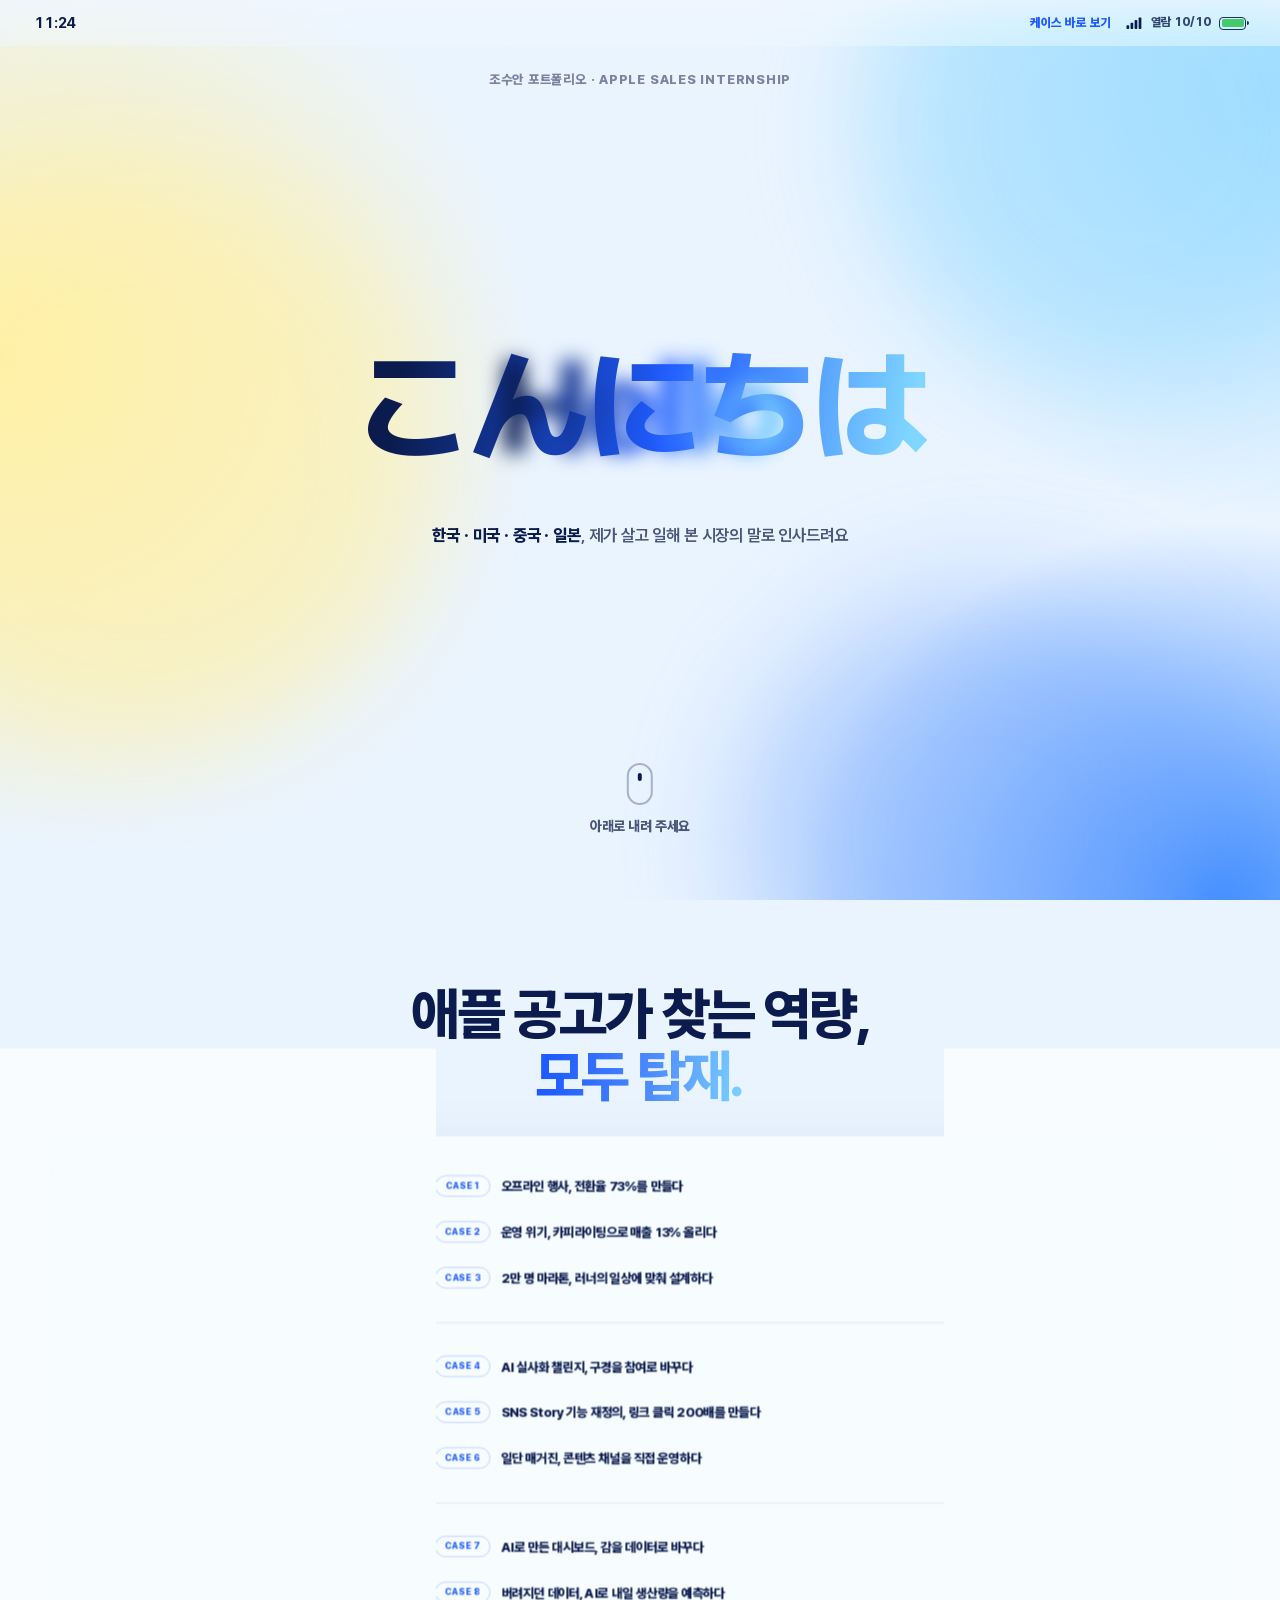
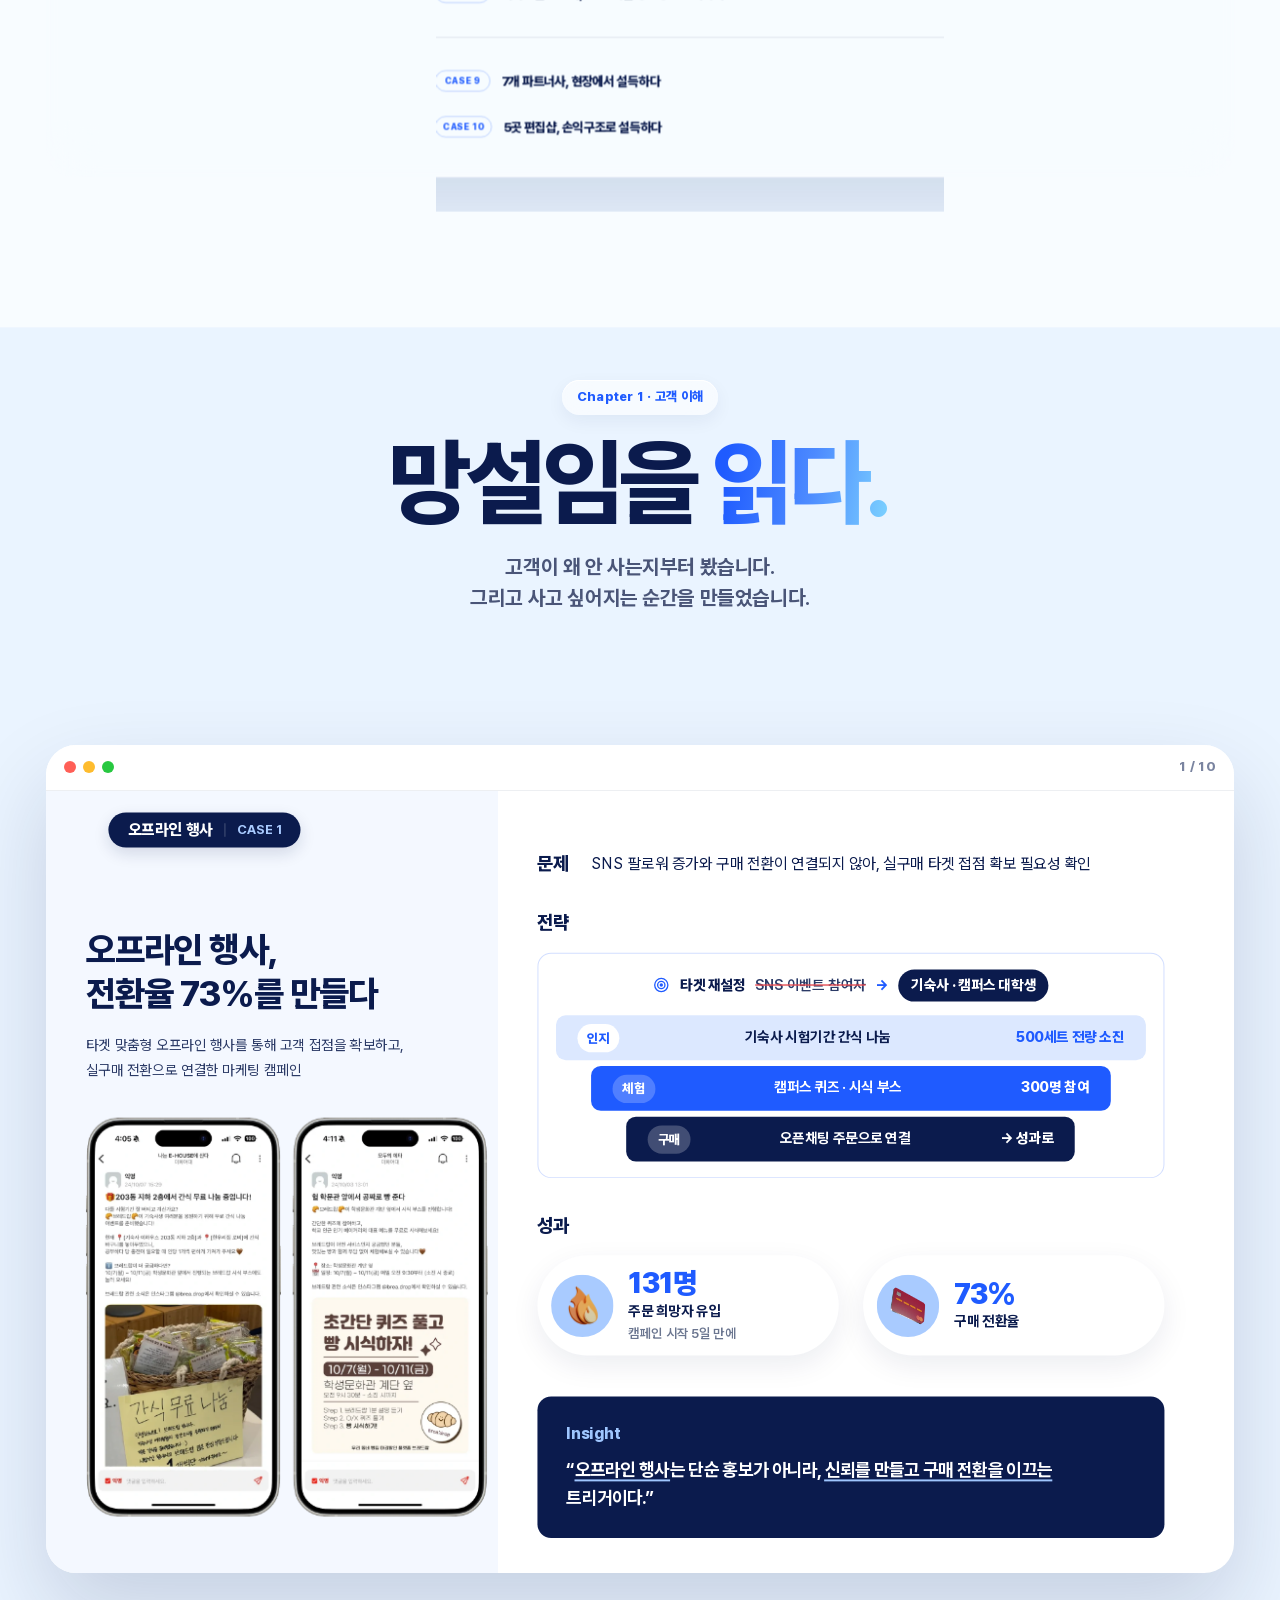
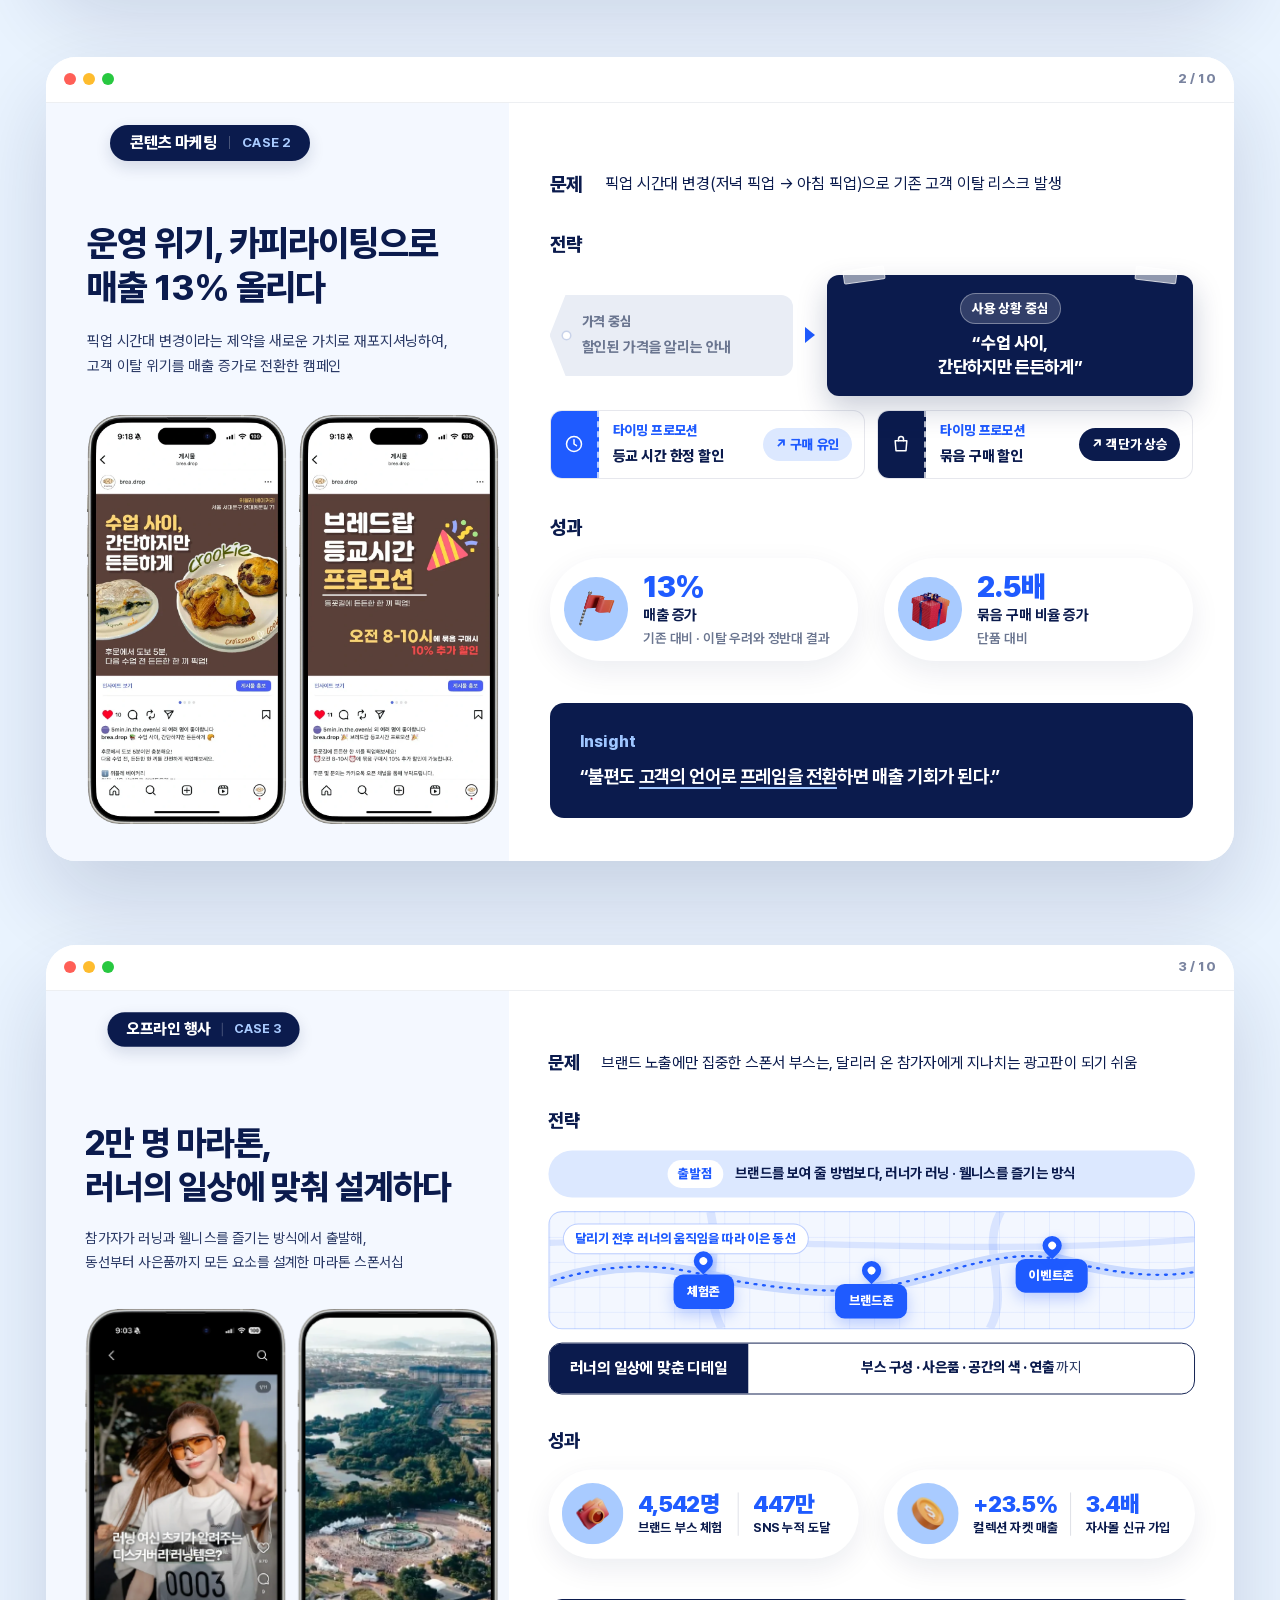
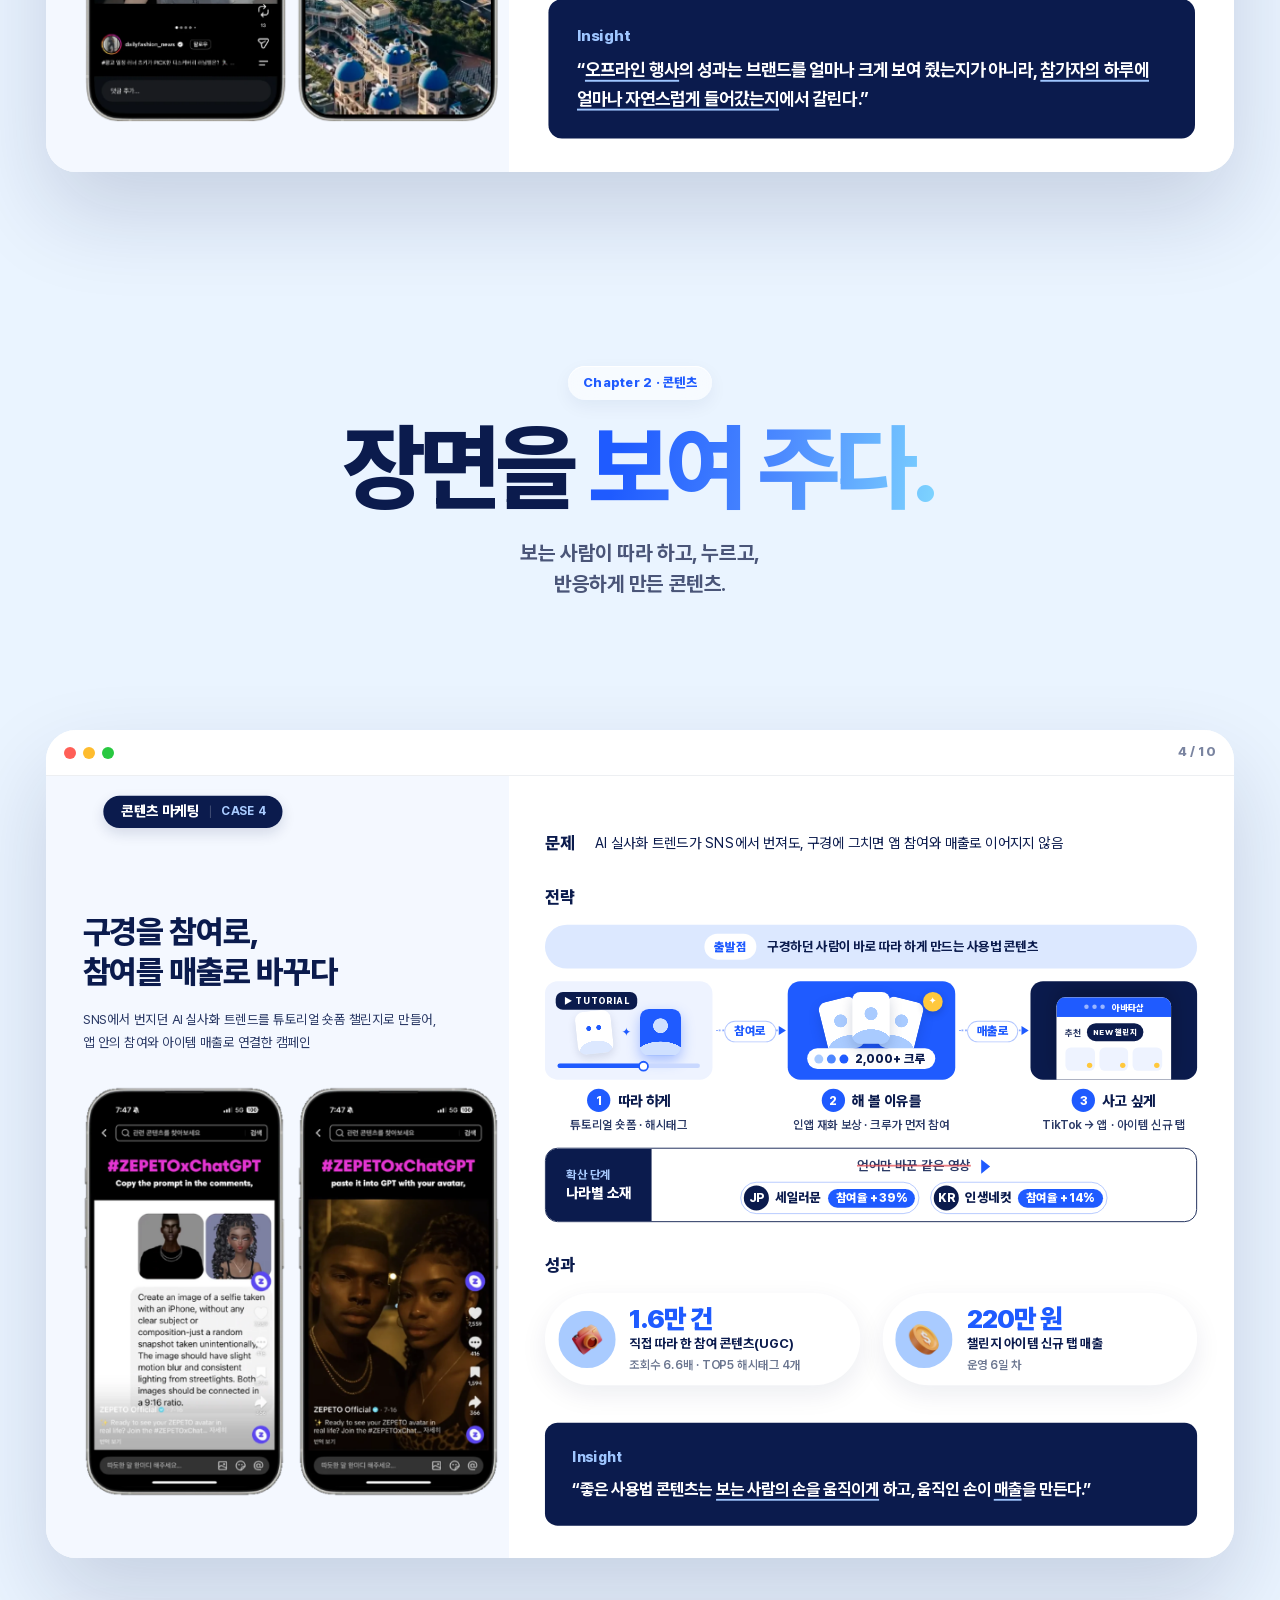
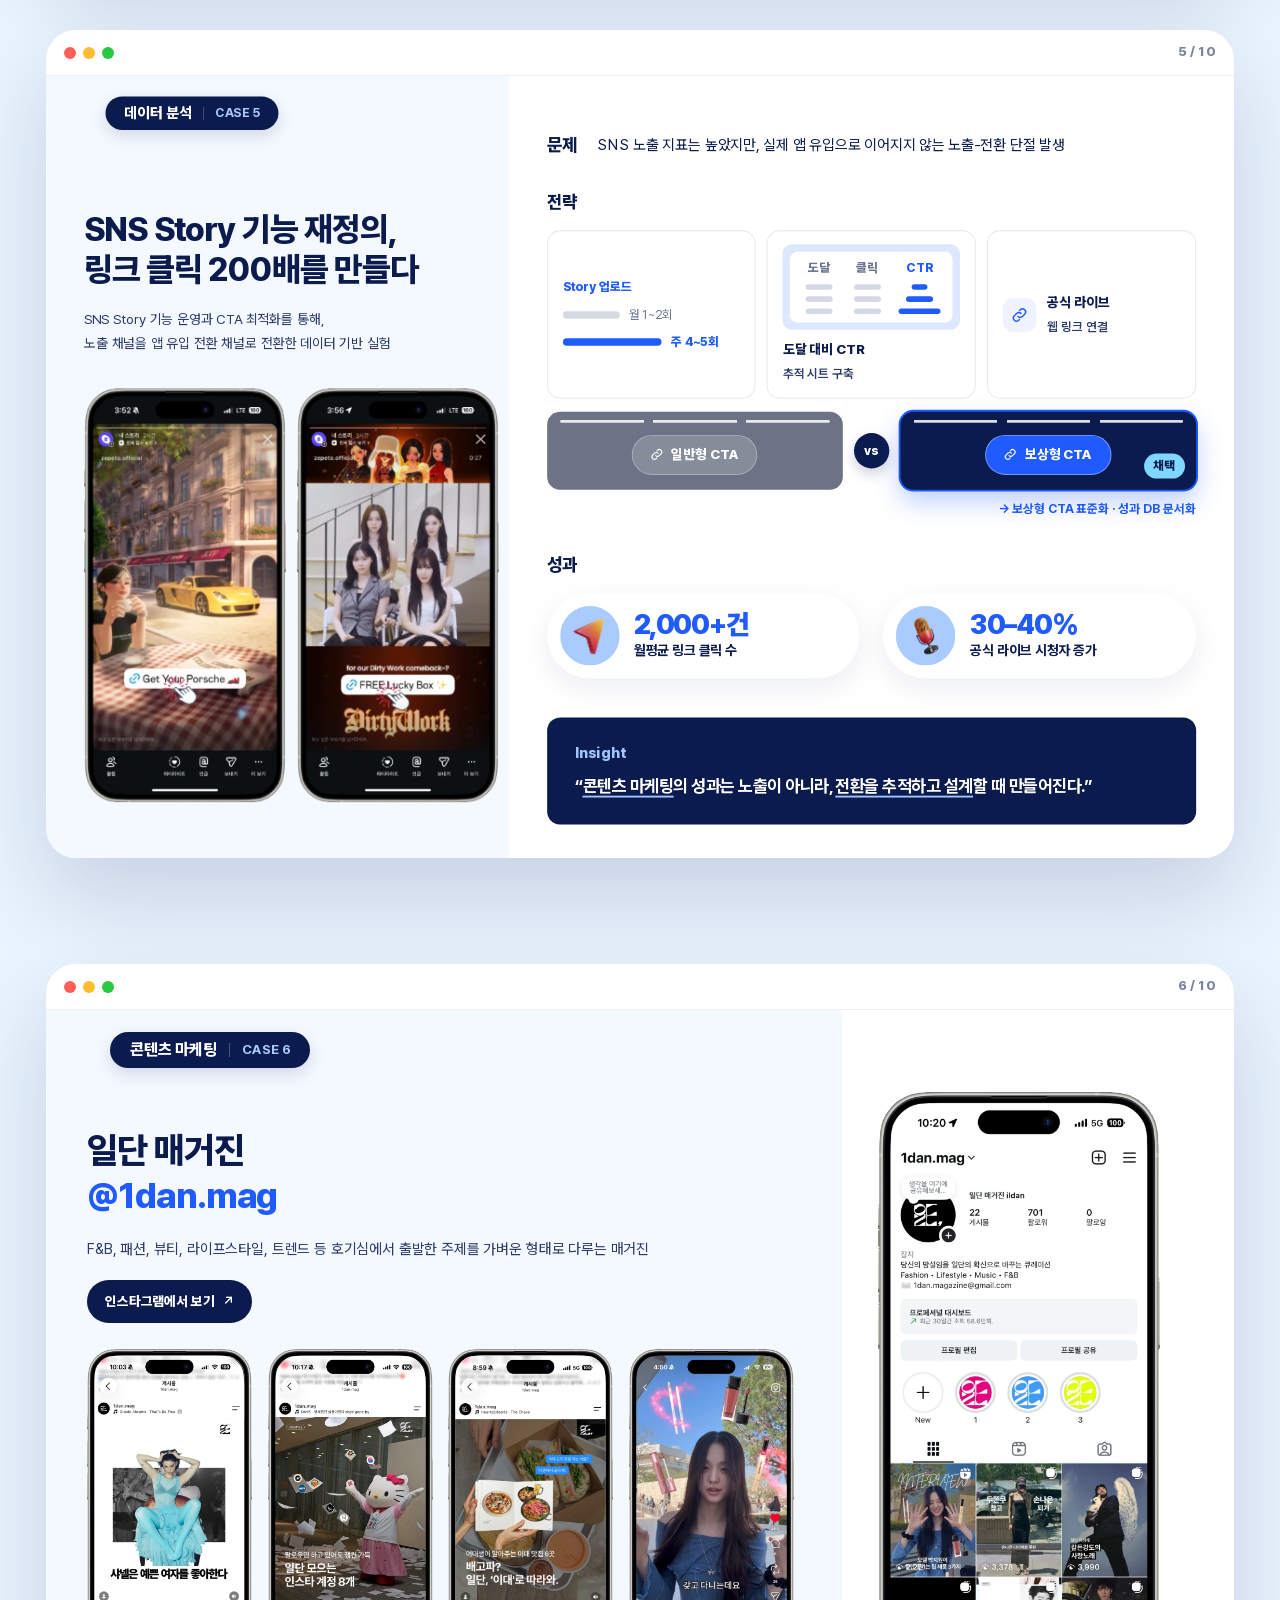
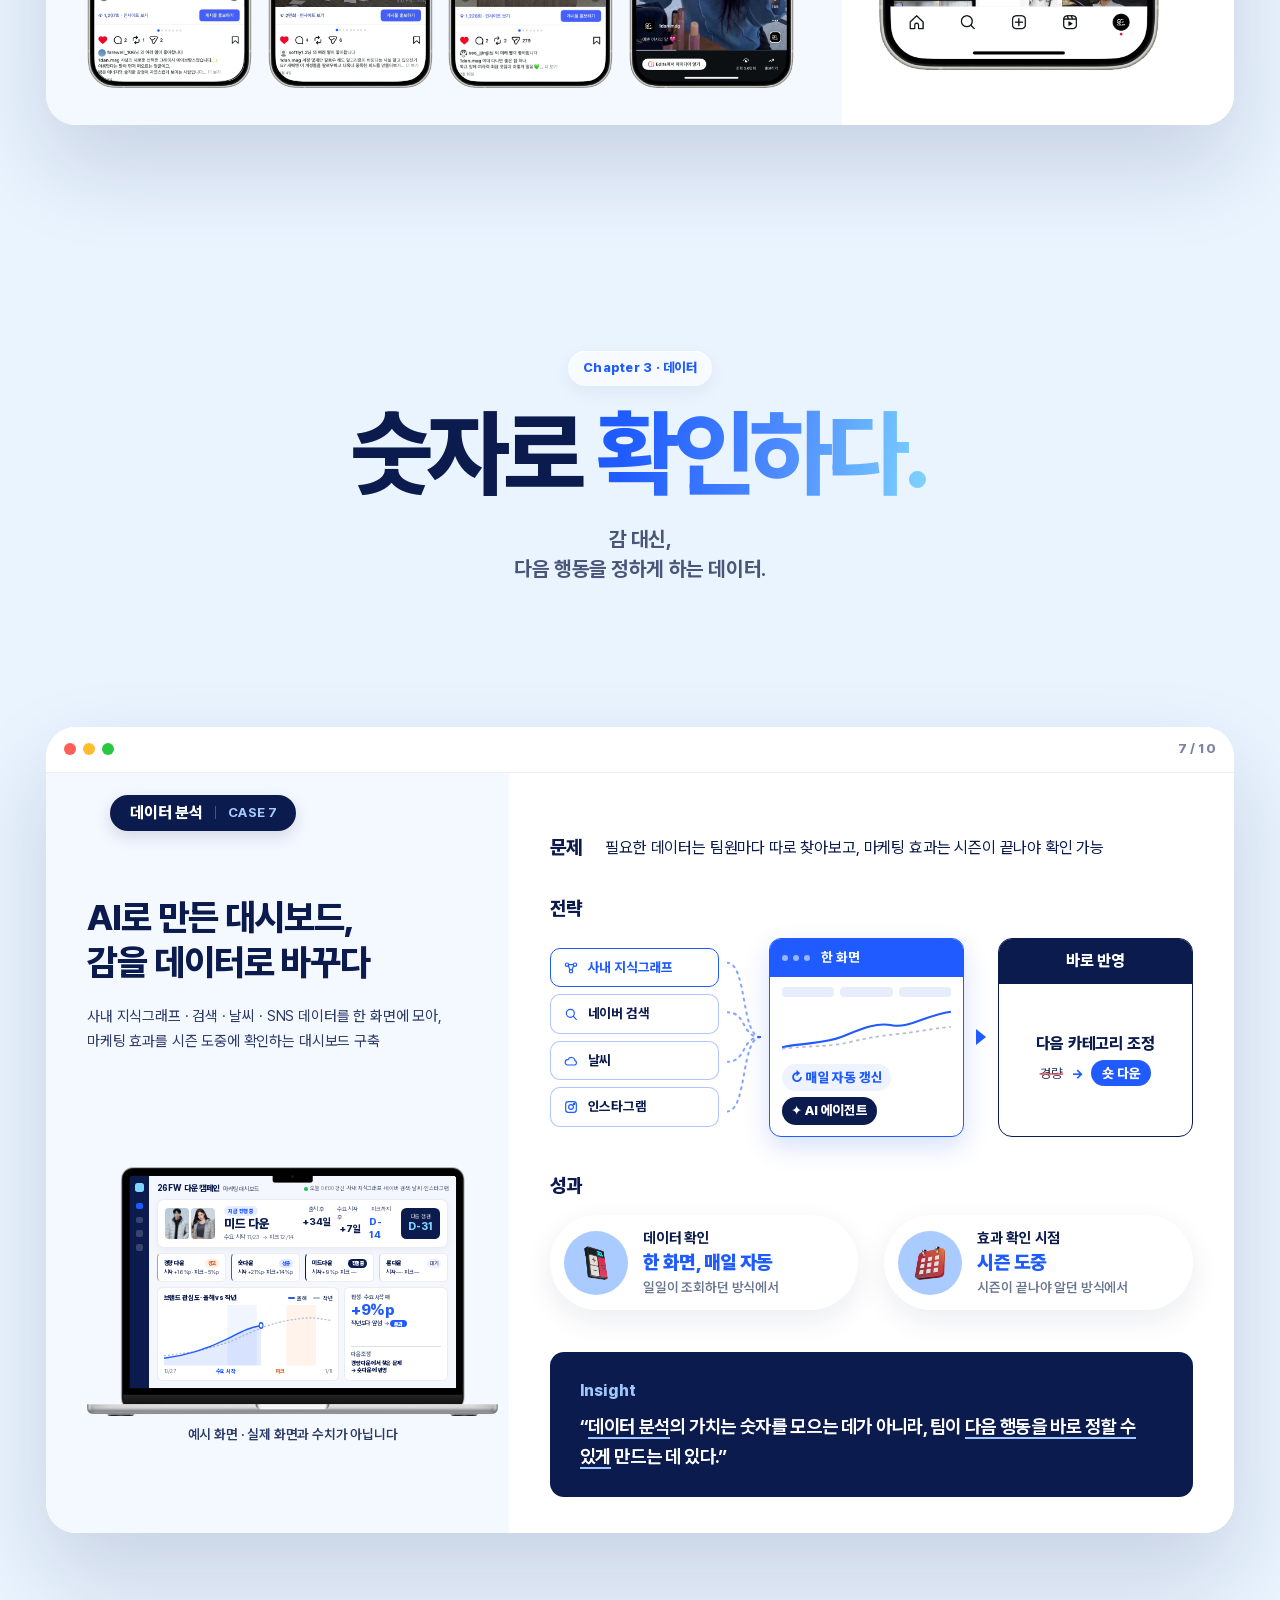
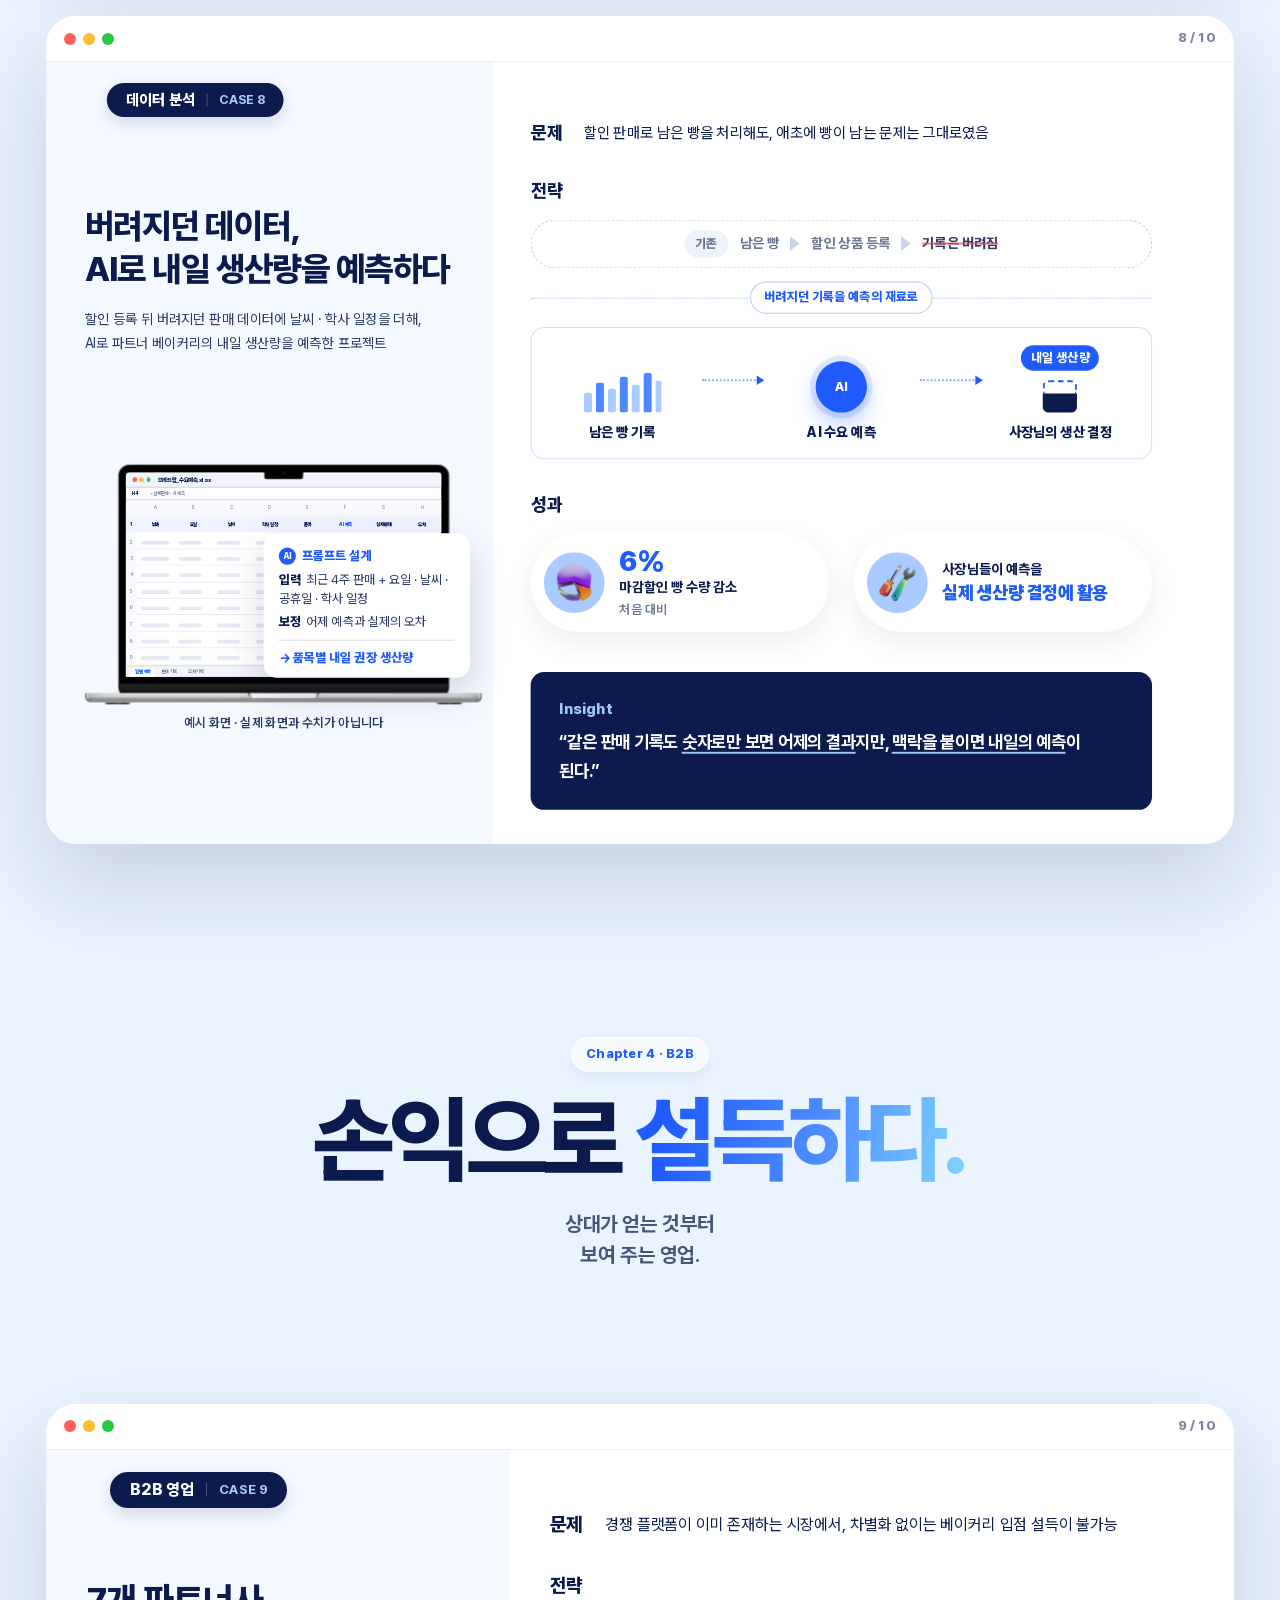
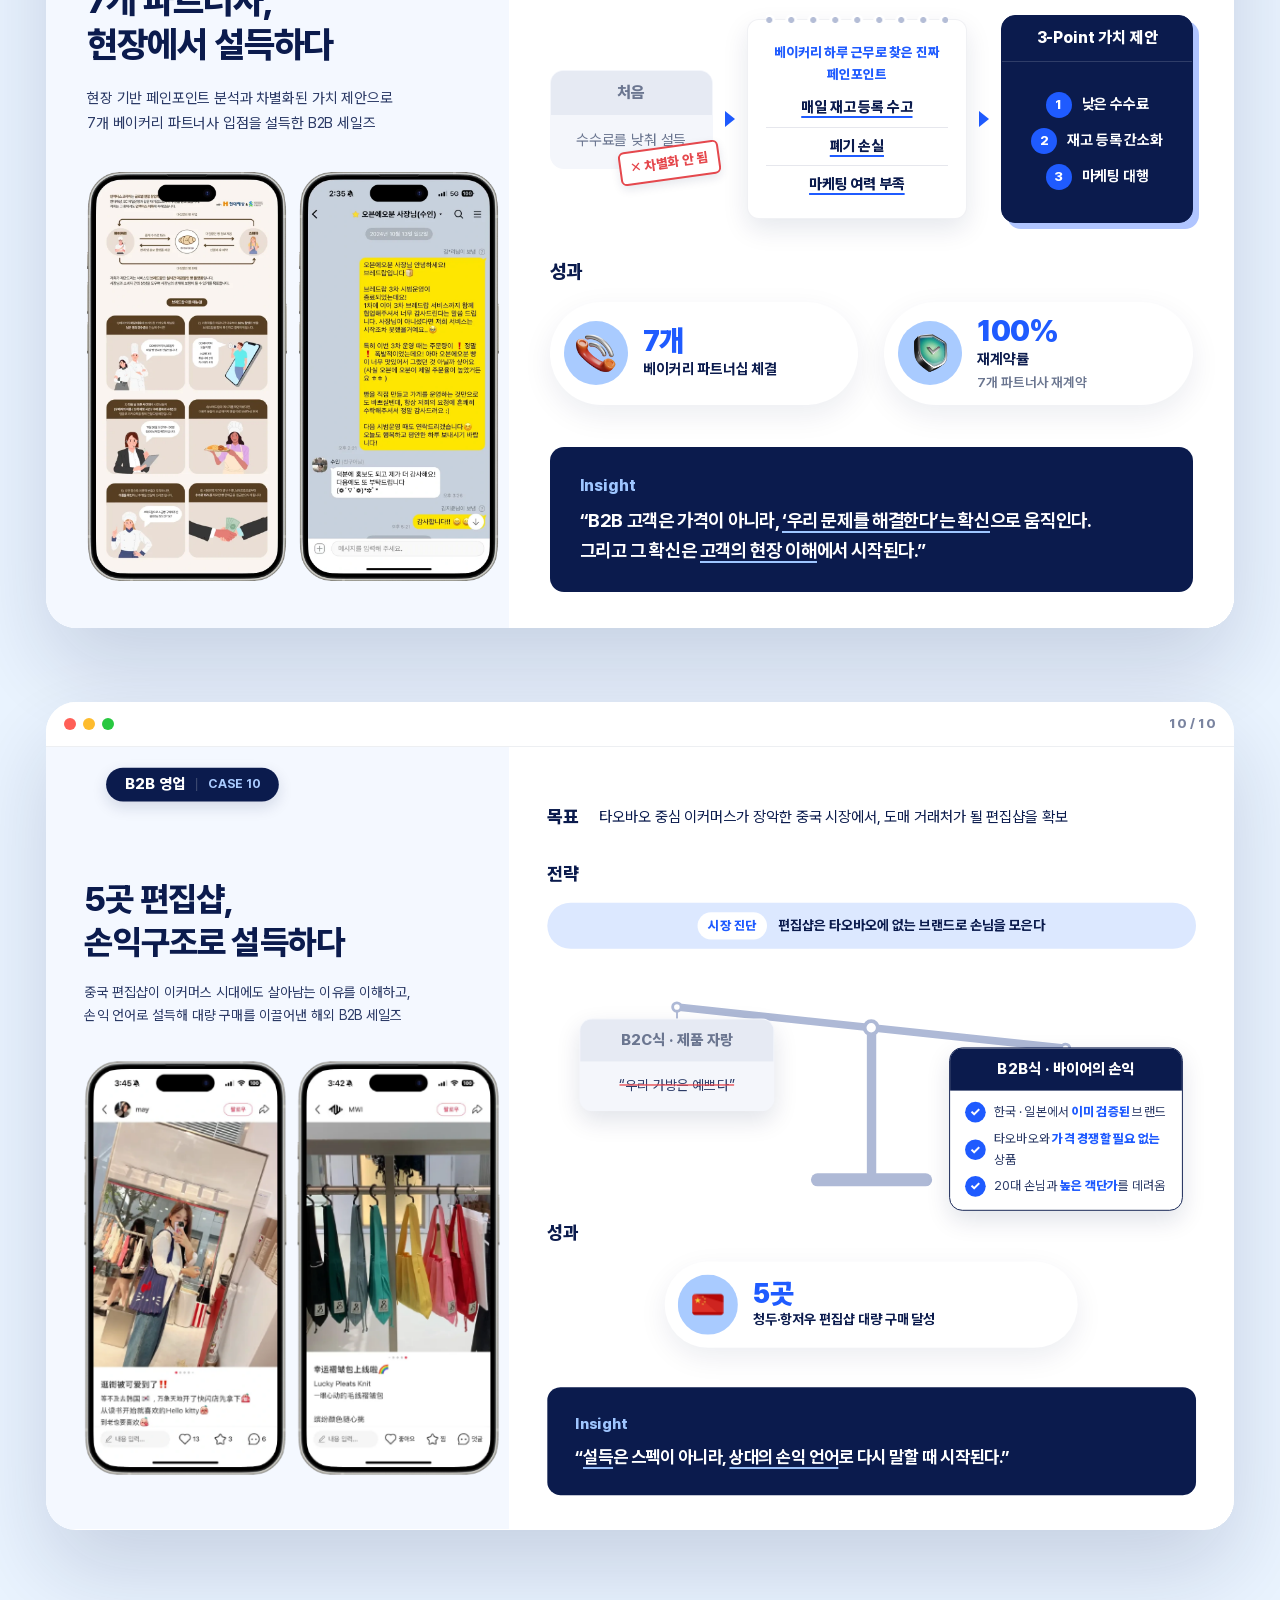
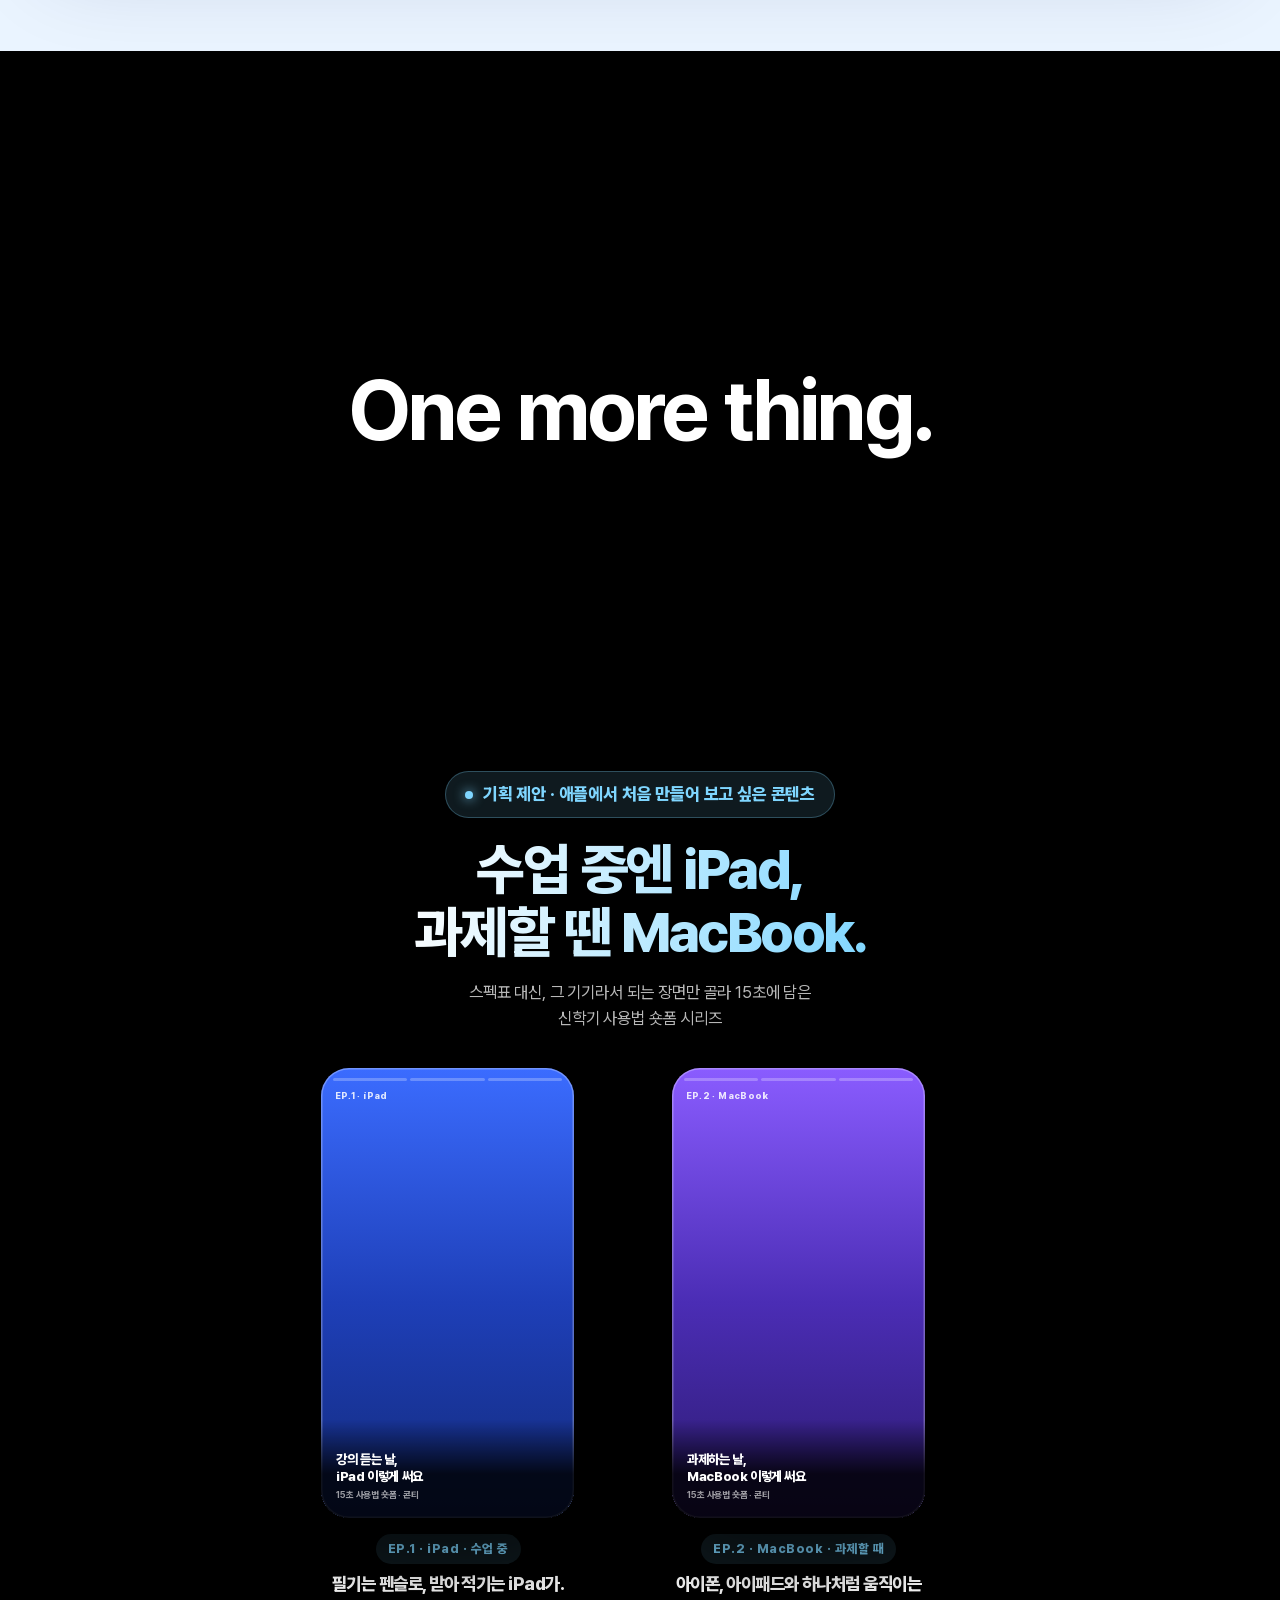
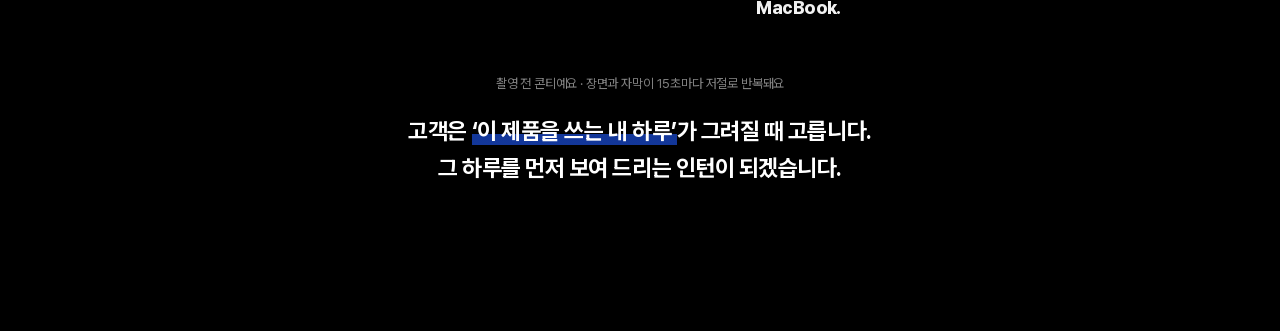
==== commit 2207ea37: "apple: 기술 사양·케이스 창 레이아웃 복구 - 화면 맞춤 축소가 flex 항목을 다시 줄이던 탓에 사양표가 왼쪽 70%에만 그려지던 문제를 고치고(축소 폭 고정, 가운데 정렬" ====
--- a/apple/index.html
+++ b/apple/index.html
@@ -14,7 +14,7 @@
   LAYOUT  one long scroll; scenes start when they come into view; ten app windows in reading order
 */
 :root { --nav-h: 46px; --a-navy: #0B1B4D; --a-blue: #1F5BFF; --a-sky: #7FD6FF; --a-dim: #4A5578; --a-mute: #7A84A0; --a-ease: cubic-bezier(.22,1,.36,1); --a-spring: cubic-bezier(.34,1.32,.5,1); --a-grad: linear-gradient(100deg, #1F5BFF 10%, #4D8BFF 55%, #7FD6FF 100%); }
-html { scroll-behavior: smooth; scroll-padding-top: 46px; scroll-snap-type: none !important; }
+html { scroll-behavior: smooth; scroll-padding-top: 0; scroll-snap-type: none !important; }   /* each screen carries the nav height in its own padding, so anchors land at the very top */
 body.ap { color: var(--a-navy); overflow-x: clip; }
 :where(body.ap button) { font: inherit; color: inherit; background: none; border: 0; cursor: pointer; padding: 0; }
 :where(body.ap a) { color: inherit; text-decoration: none; }
@@ -27,7 +27,7 @@
 .wall .b3 { width: 38vw; height: 38vw; right: 4vw; bottom: -20vh; background: #6FA4FF; opacity: .45; animation-delay: -11s; }
 @keyframes drift { to { transform: translate(4vw, -3vh) scale(1.08); } }
 .wrap { width: min(1320px, 100% - 2 * max(3vw, 18px)); margin-inline: auto; }
-.win .wrap, .spec .wrap { width: min(1600px, 100% - 2 * clamp(14px, 2.2vw, 32px)); }
+.win .wrap, .spec .wrap { width: min(1600px, 100% - 2 * clamp(28px, 3.6vw, 60px)); }
 .rv { opacity: 0; transform: translateY(26px); transition: opacity .9s var(--a-ease), transform .9s var(--a-ease); }
 .rv.is-in { opacity: 1; transform: none; }
 
@@ -100,7 +100,7 @@
 .ic { position: relative; width: 60px; aspect-ratio: 1; border-radius: 24%; display: inline-flex; align-items: center; justify-content: center; box-shadow: 0 12px 26px rgba(11,27,77,.16), inset 0 1px 0 rgba(255,255,255,.6); }
 .ic img { width: 72%; height: 72%; object-fit: contain; filter: drop-shadow(0 6px 8px rgba(0,0,0,.18)); }
 .win { min-height: 100svh; box-sizing: border-box; display: flex; align-items: center; padding: calc(var(--nav-h) + 12px) 0 12px; }
-.win .wrap { flex: 1; }
+.win .wrap { flex: 0 0 auto; }
 .fit { transform-origin: 0 0; }
 .win__frame { border-radius: 34px; overflow: hidden; background: #fff; box-shadow: 0 40px 90px rgba(11,27,77,.16); transform: scale(.9) translateY(40px); opacity: 0; transform-origin: 50% 0; transition: transform .9s var(--a-ease), opacity .7s var(--a-ease), border-radius .9s; }
 .win.is-open .win__frame { transform: none; opacity: 1; border-radius: 30px; }
@@ -365,7 +365,6 @@
 <section class="spec" id="spec" aria-label="역량별 케이스">
   <div class="wrap">
     <div class="spec__head">
-      <span class="pill rv">기술 사양</span>
       <h2 class="spec__h rv">애플 공고가 찾는 역량,<br><em>모두 탑재.</em></h2>
     </div>
     <div class="spec__box" id="specBox">
@@ -1052,13 +1051,16 @@
      bottom margin keeps the layout height in step with what is drawn, so the window frame hugs it */
   const NAV = 46;
   function fitOne(el, avail) {
-    el.classList.add('fit'); el.style.transform = ''; el.style.width = ''; el.style.marginBottom = '';
+    el.classList.add('fit'); el.style.transform = ''; el.style.width = ''; el.style.marginBottom = ''; el.style.marginLeft = ''; el.style.marginRight = ''; el.style.flexShrink = '';
     if (innerWidth <= 1100) return;
-    const host = el.parentElement, w = host.clientWidth;
+    const host = el.parentElement, hostW = host.clientWidth, w = el.clientWidth;   // w: the box's own width, gutters included
     let z = Math.min(1, avail / el.offsetHeight);
     if (z >= 1) return;
-    el.style.width = (w / z) + 'px';                       // wider at 1:1 so it reads at the same width once scaled
-    z = Math.min(1, avail / el.offsetHeight); el.style.width = (w / z) + 'px';   // the wider column may have shortened the text
+    // wider at 1:1 so it reads at the same width once scaled; as a flex item it must not shrink back, and it sits where the box sat
+    const place = () => { el.style.flexShrink = '0'; el.style.width = (w / z) + 'px'; el.style.marginLeft = ((hostW - w) / 2) + 'px'; el.style.marginRight = '0'; };
+    place();
+    for (let i = 0; i < 3; i++) { const nz = Math.min(1, avail / el.offsetHeight); if (Math.abs(nz - z) < 0.002) break; z = nz; place(); }   // the wider column reflows the text; settle on a stable z
+    z = Math.min(z, avail / el.offsetHeight);               // never taller than the room, whatever the last reflow did
     const h = el.offsetHeight;
     el.style.transform = `scale(${z.toFixed(4)})`; el.style.marginBottom = (-(h - h * z)).toFixed(1) + 'px';
   }
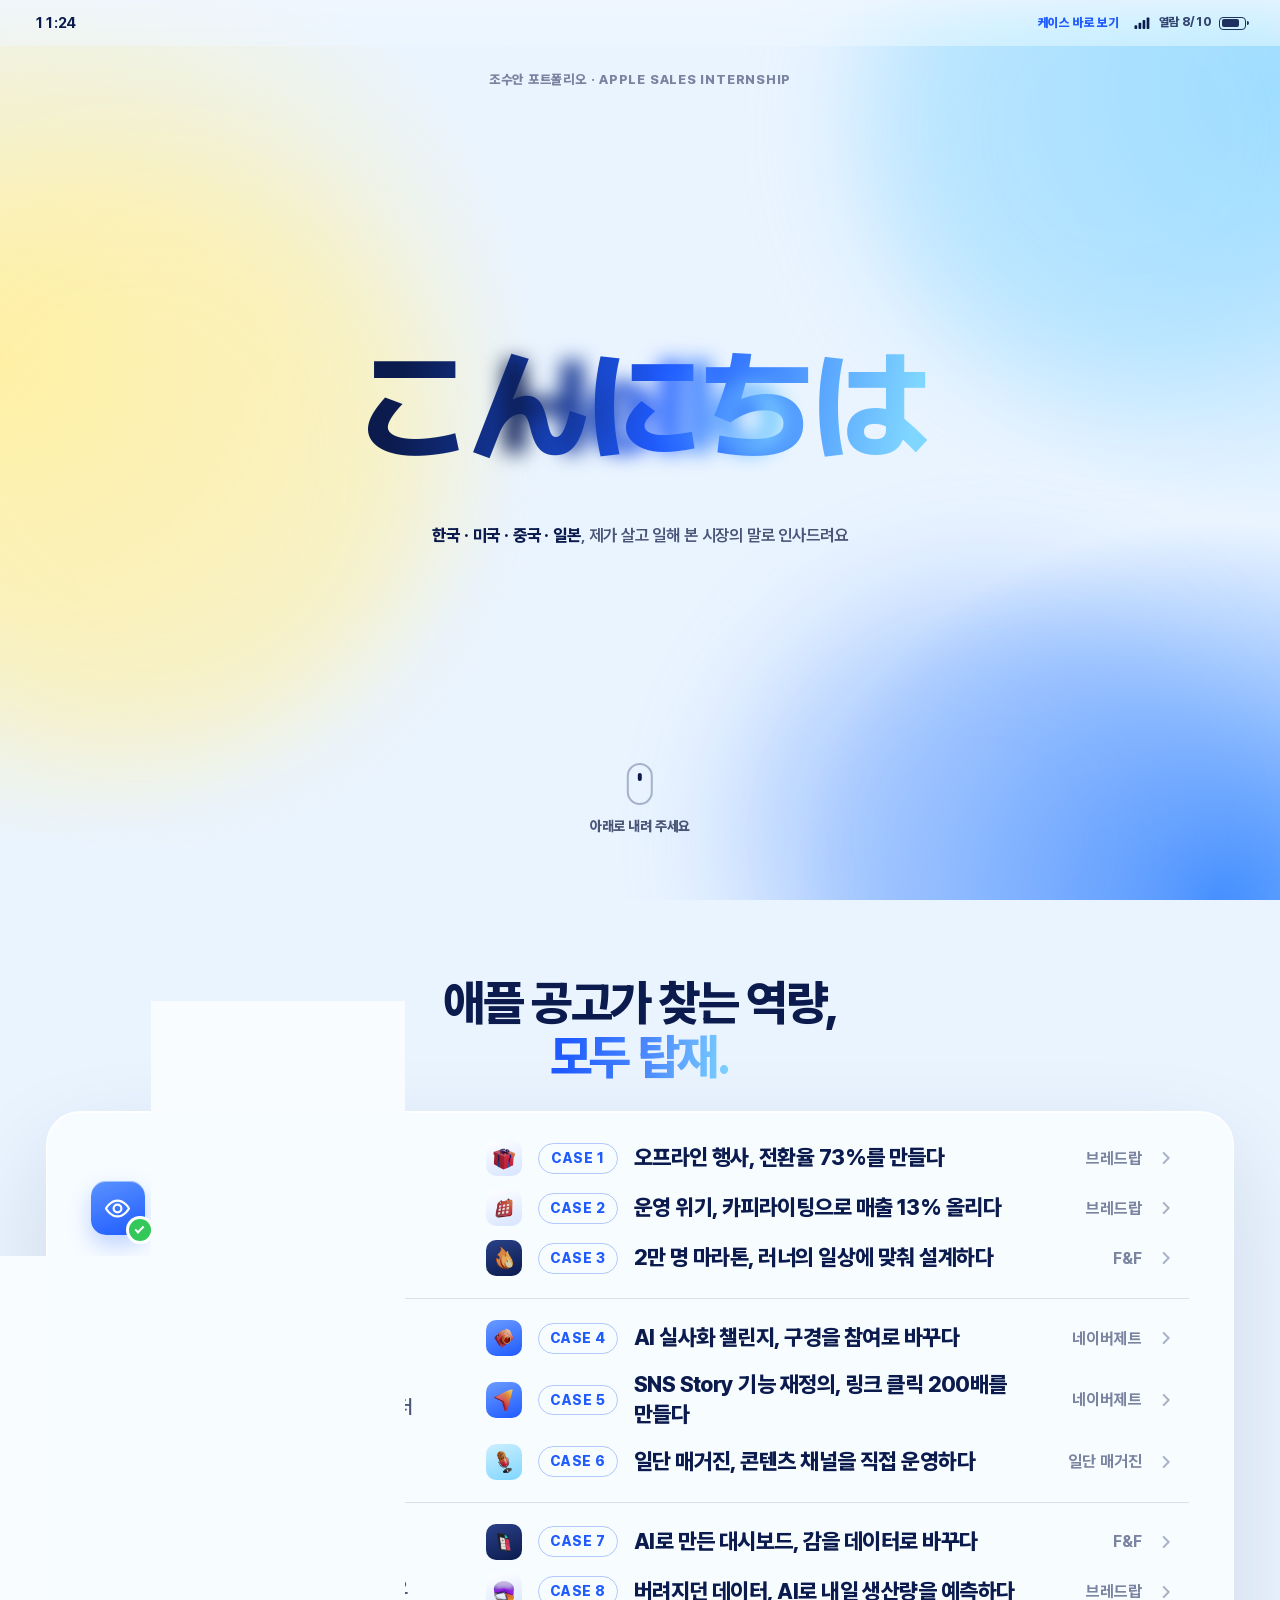
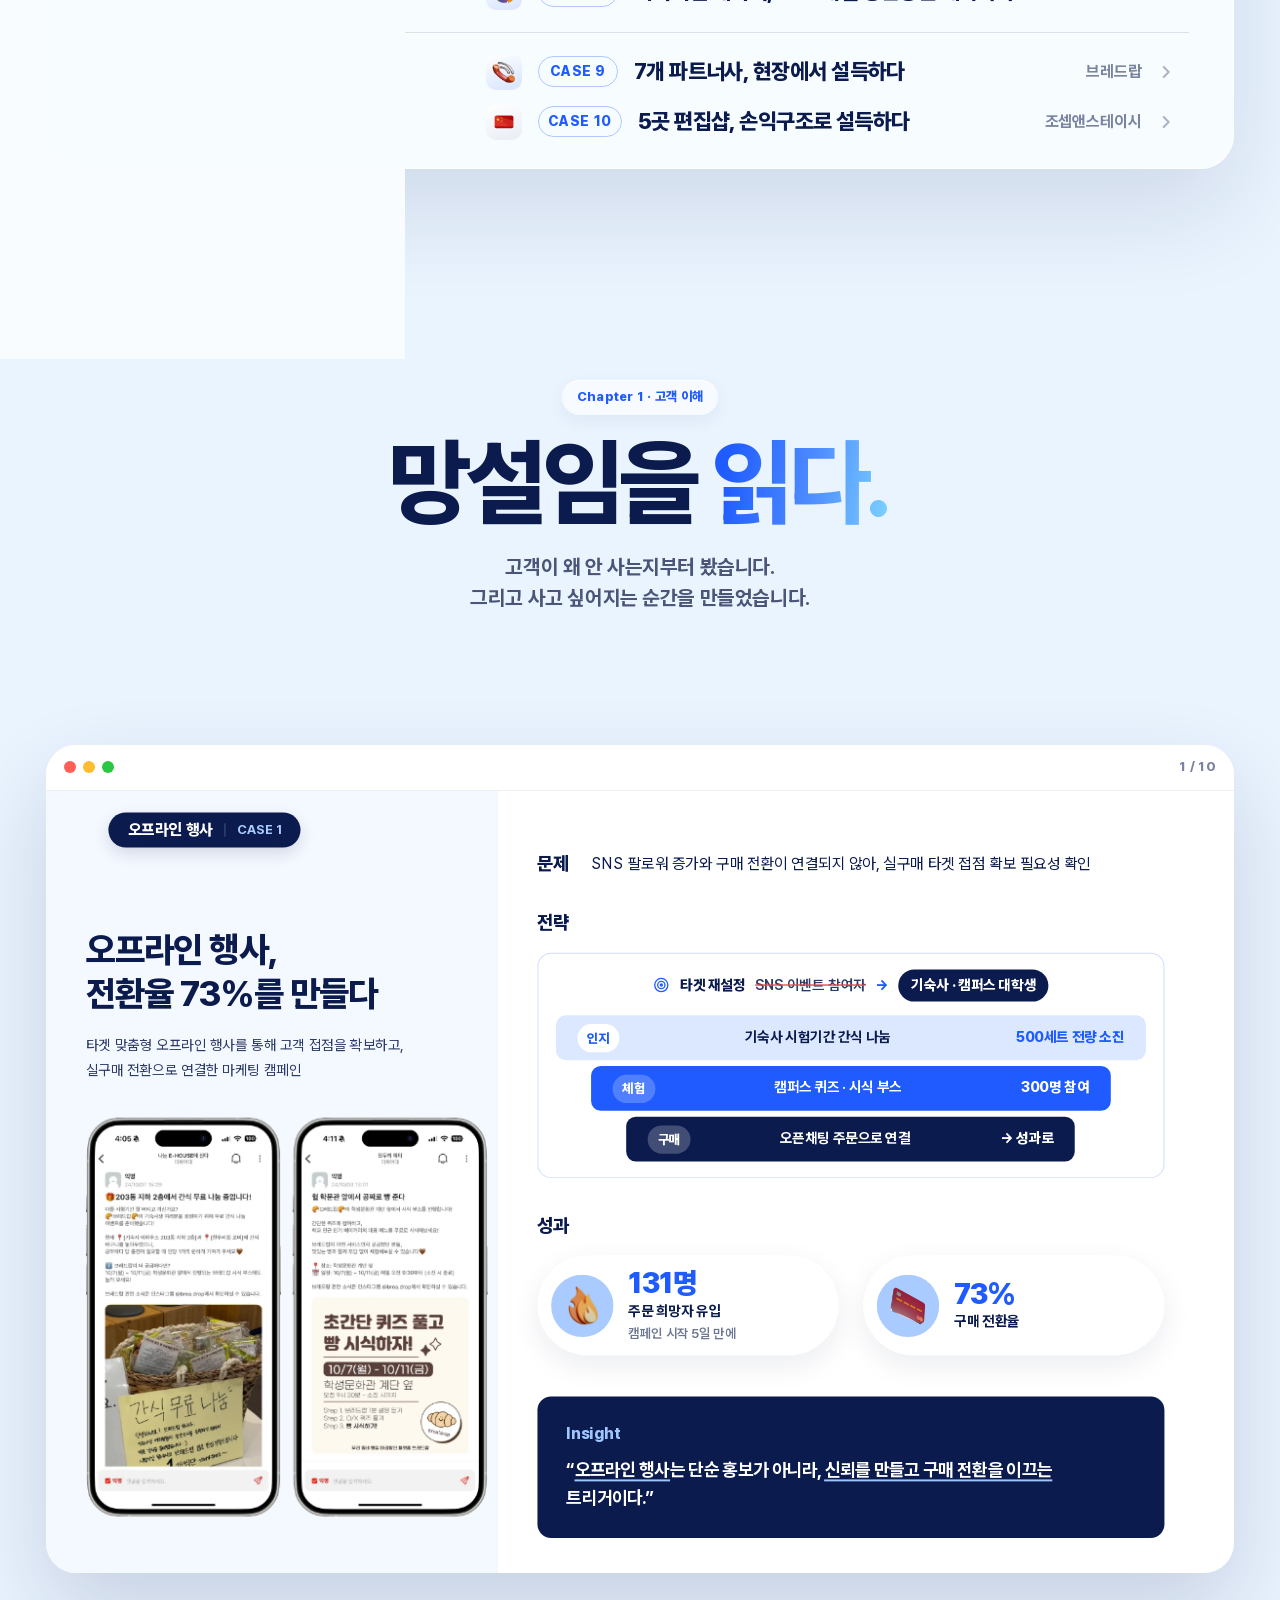
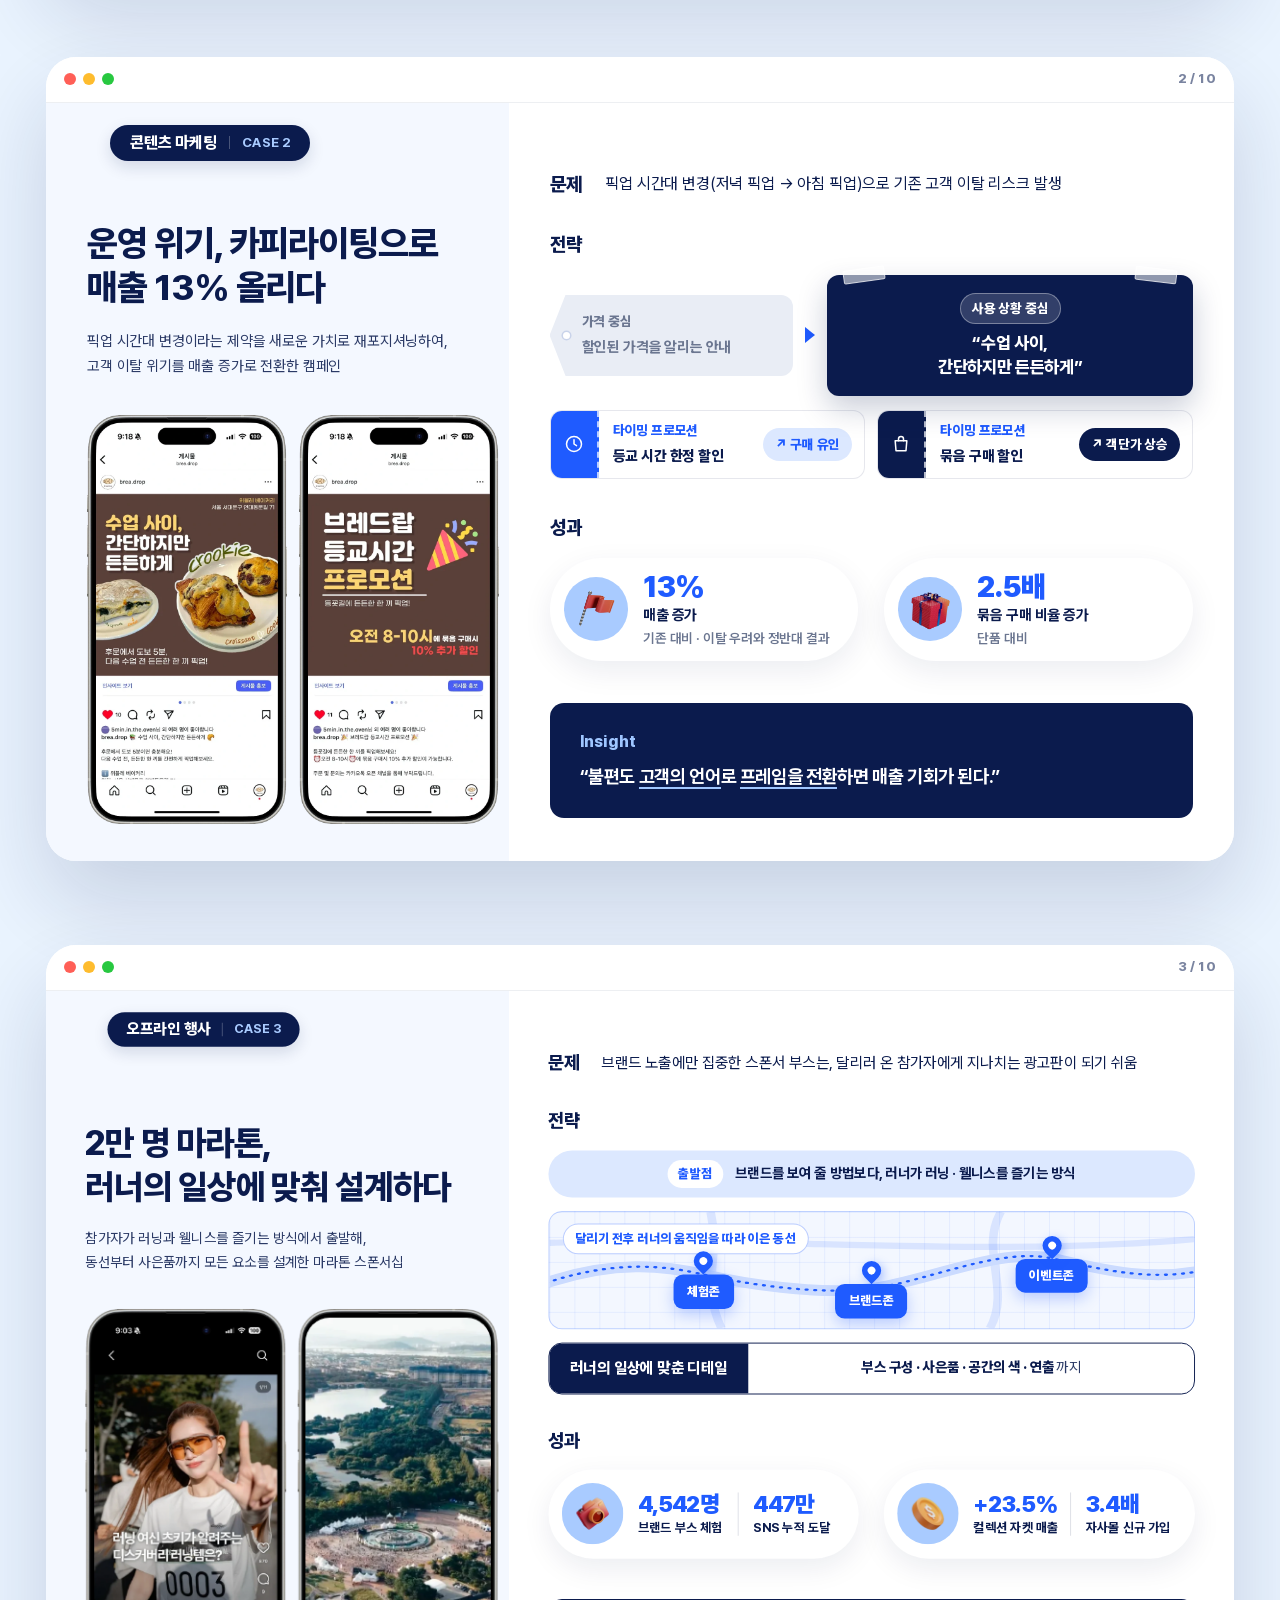
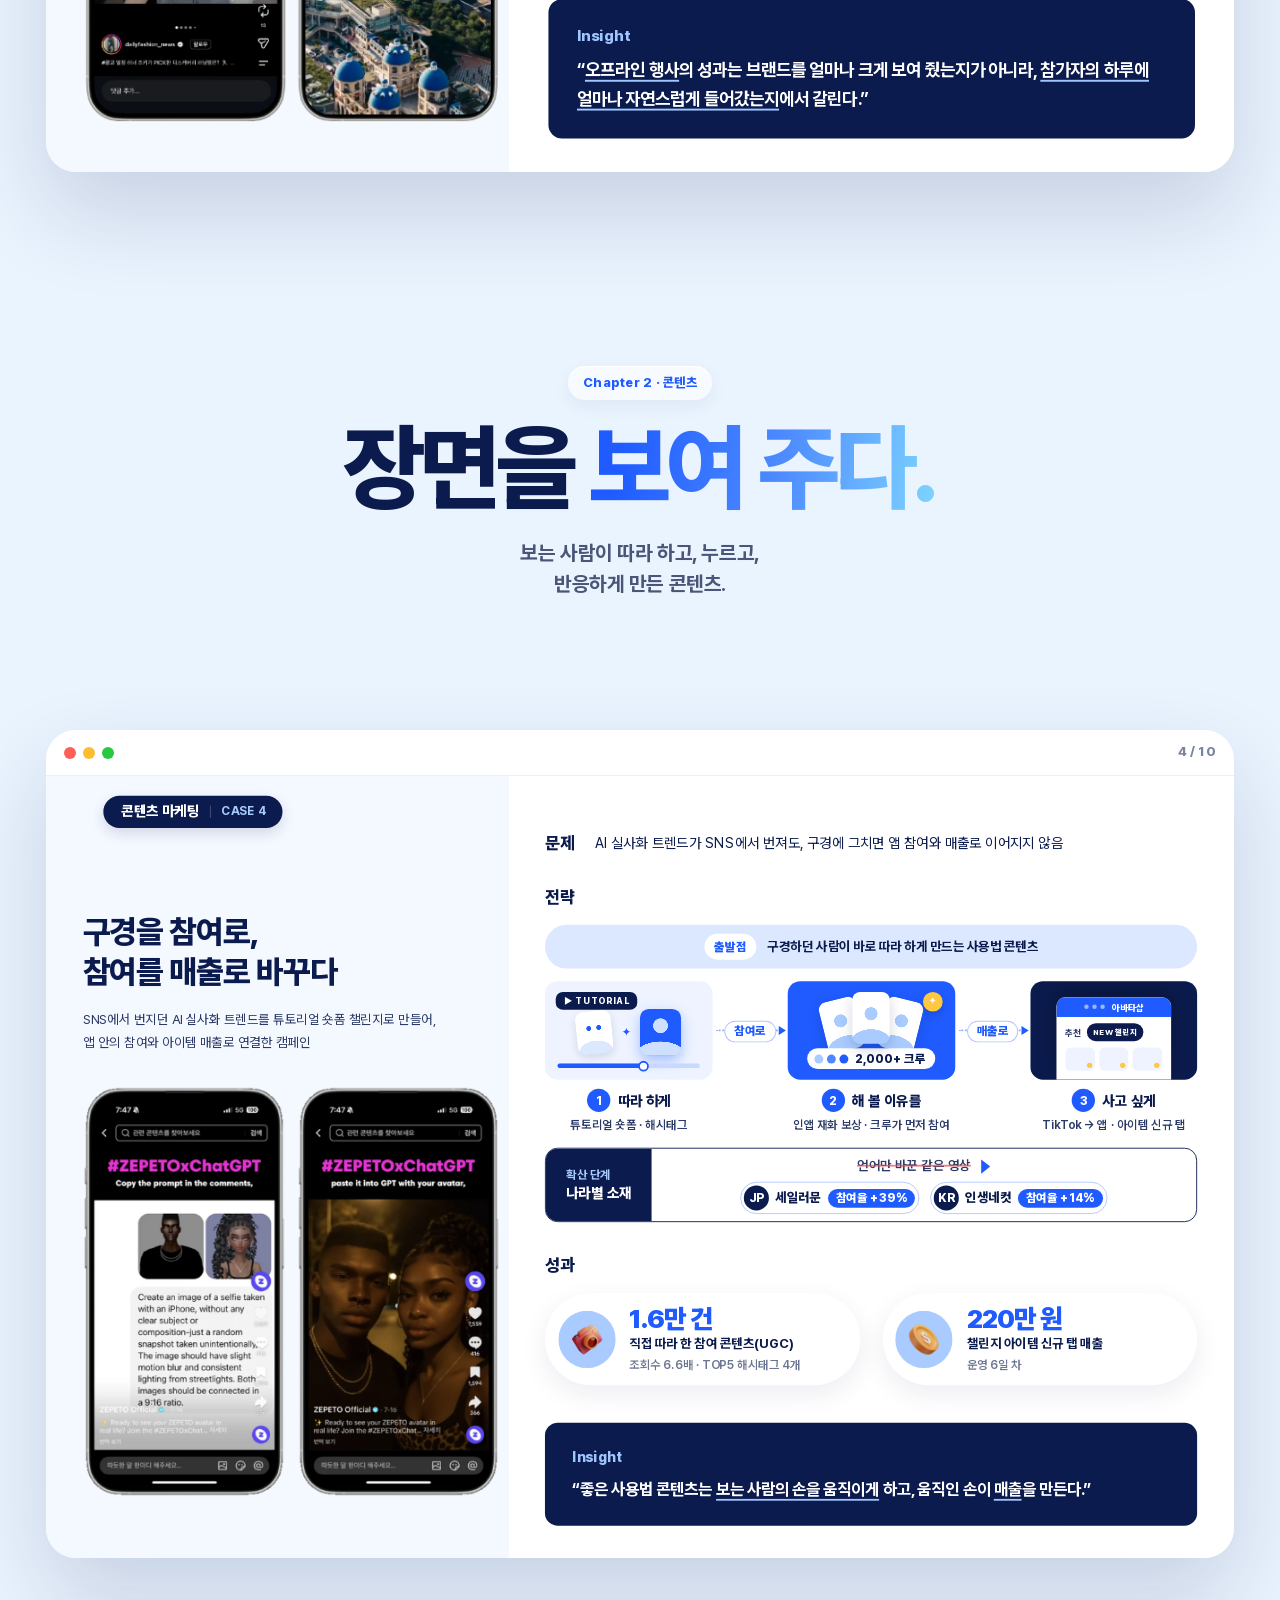
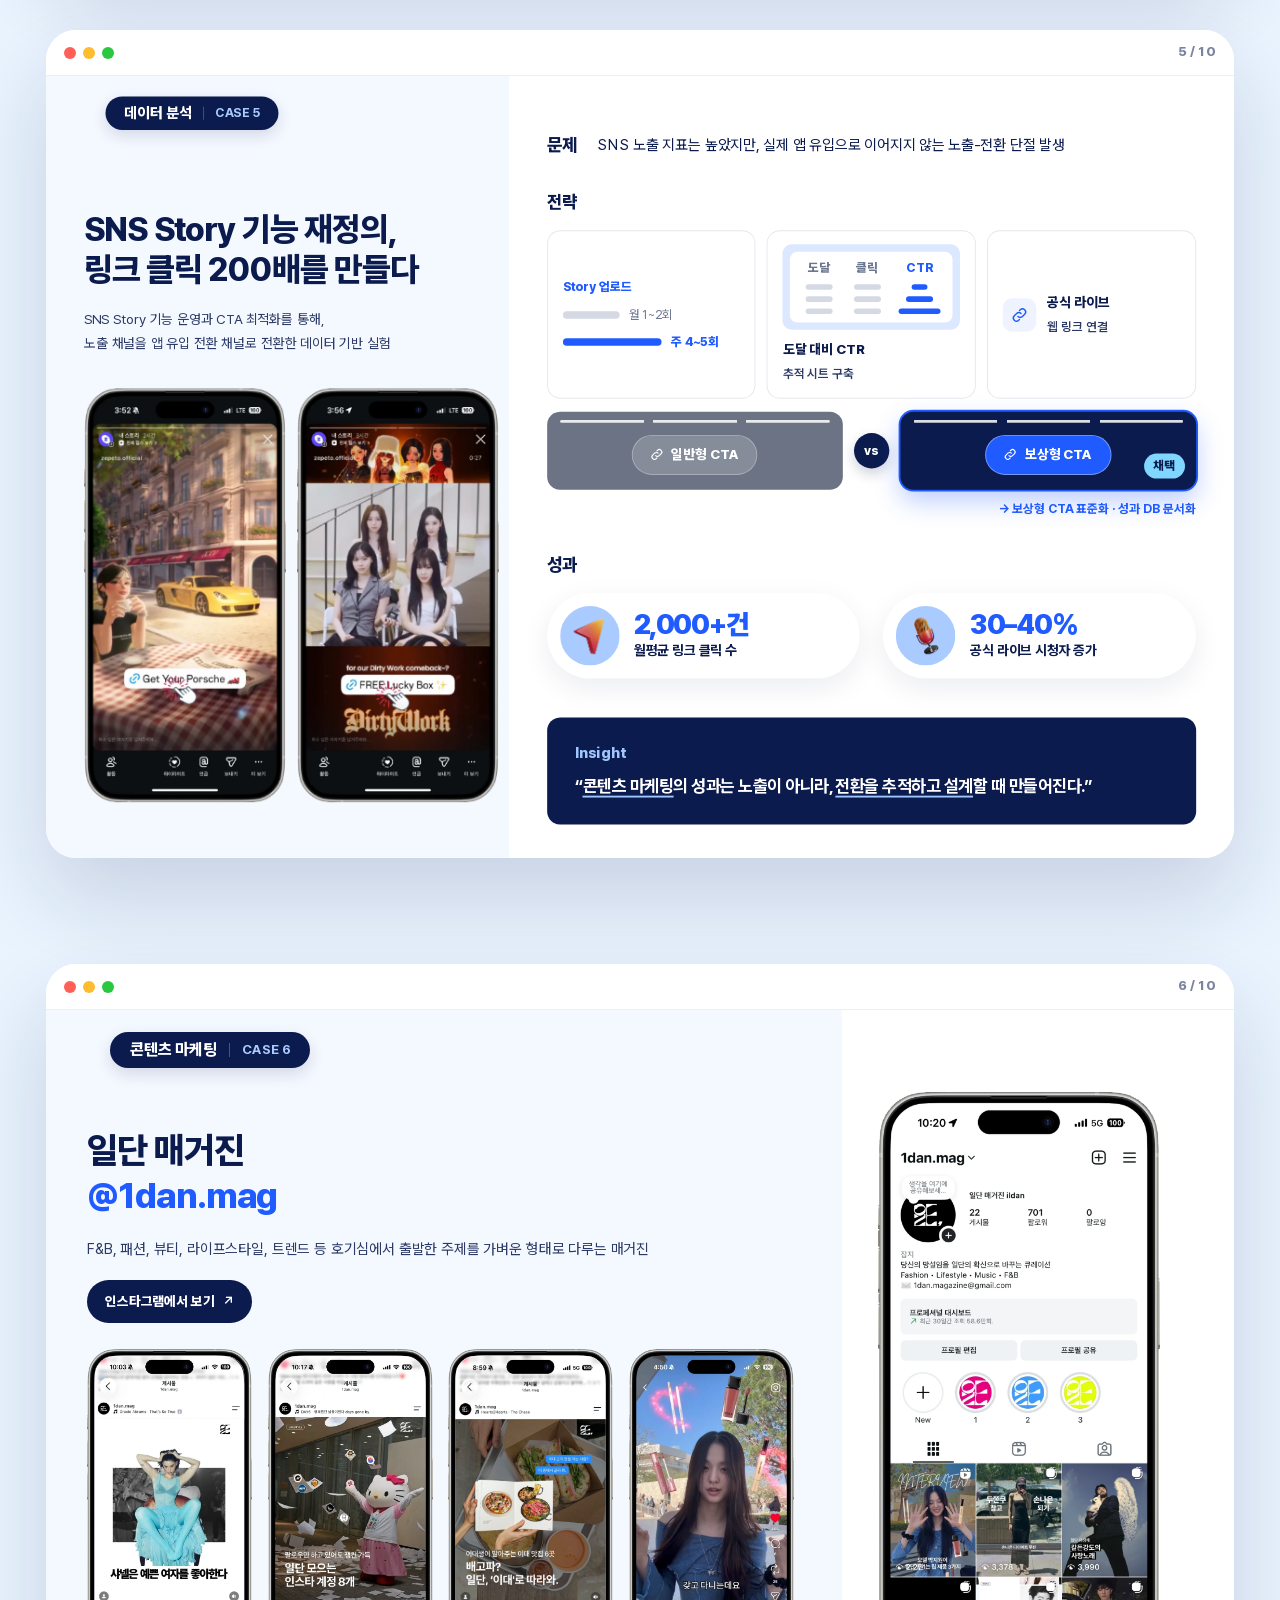
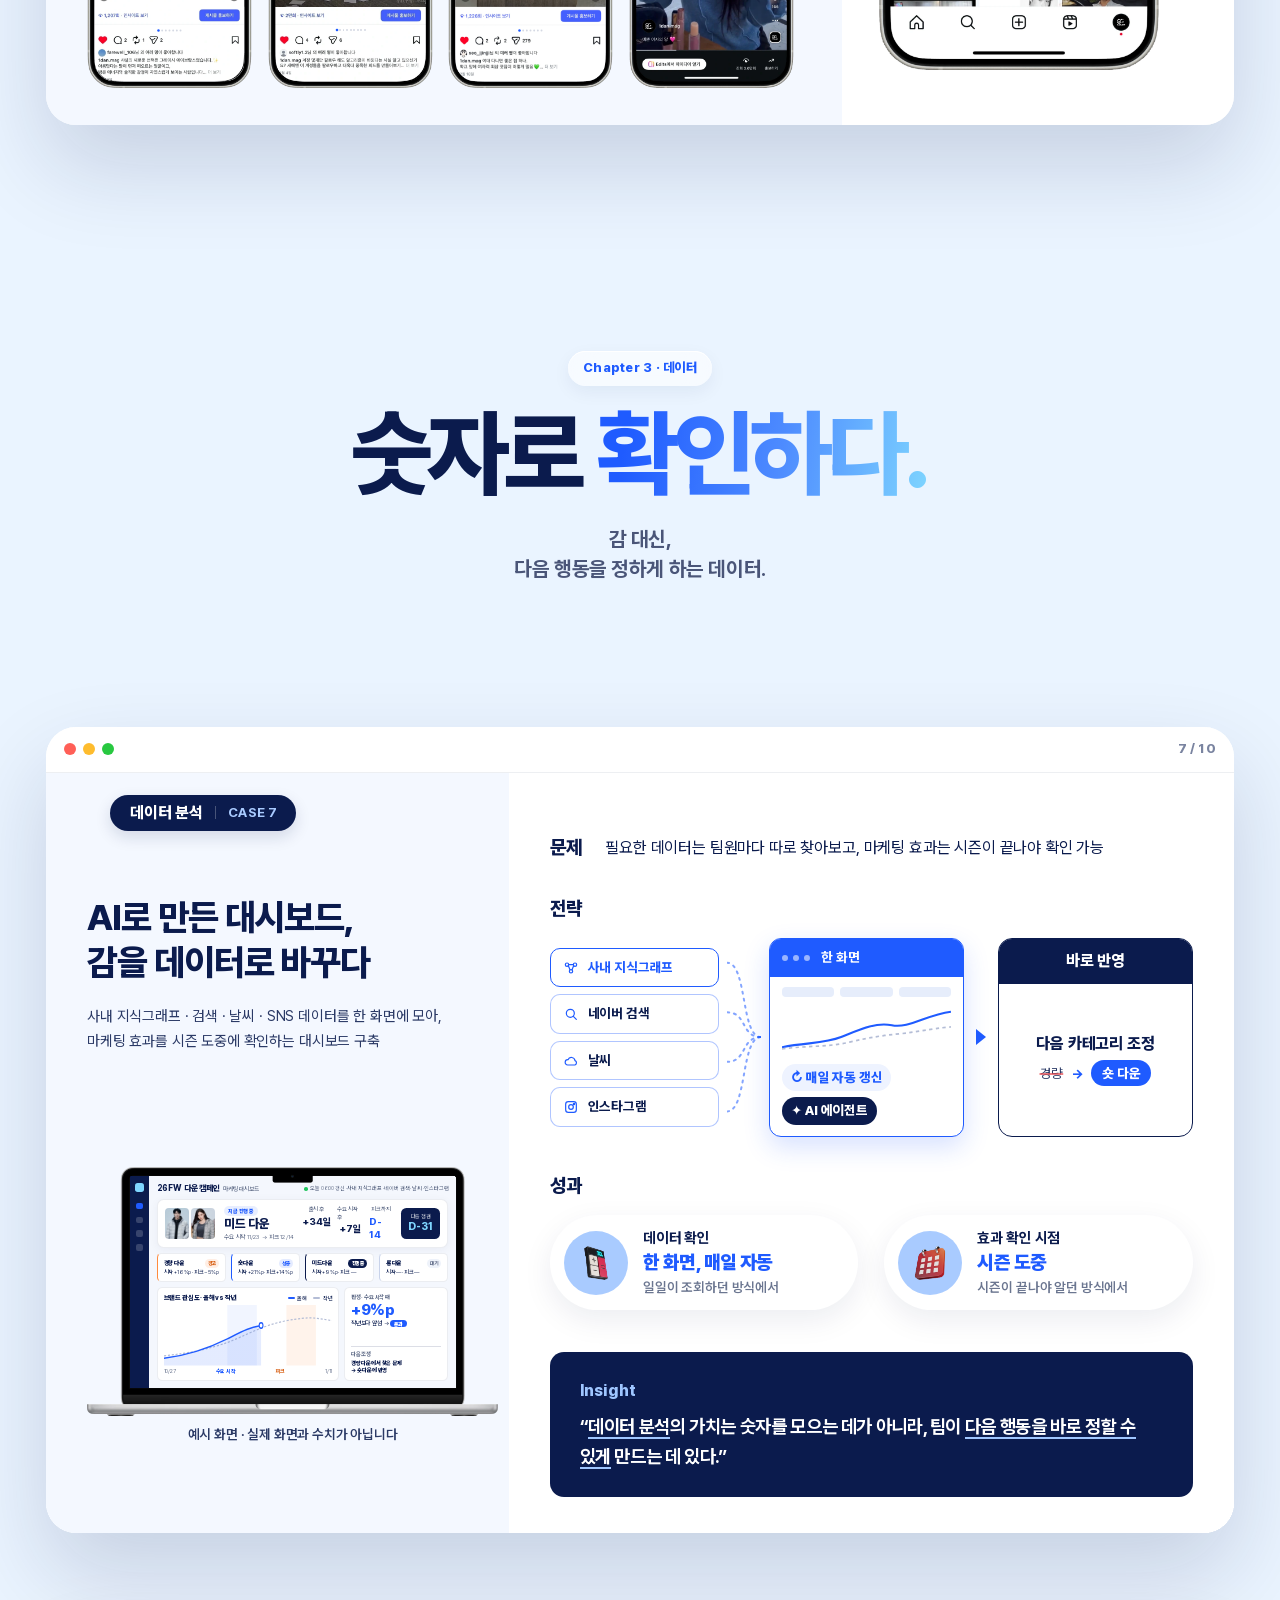
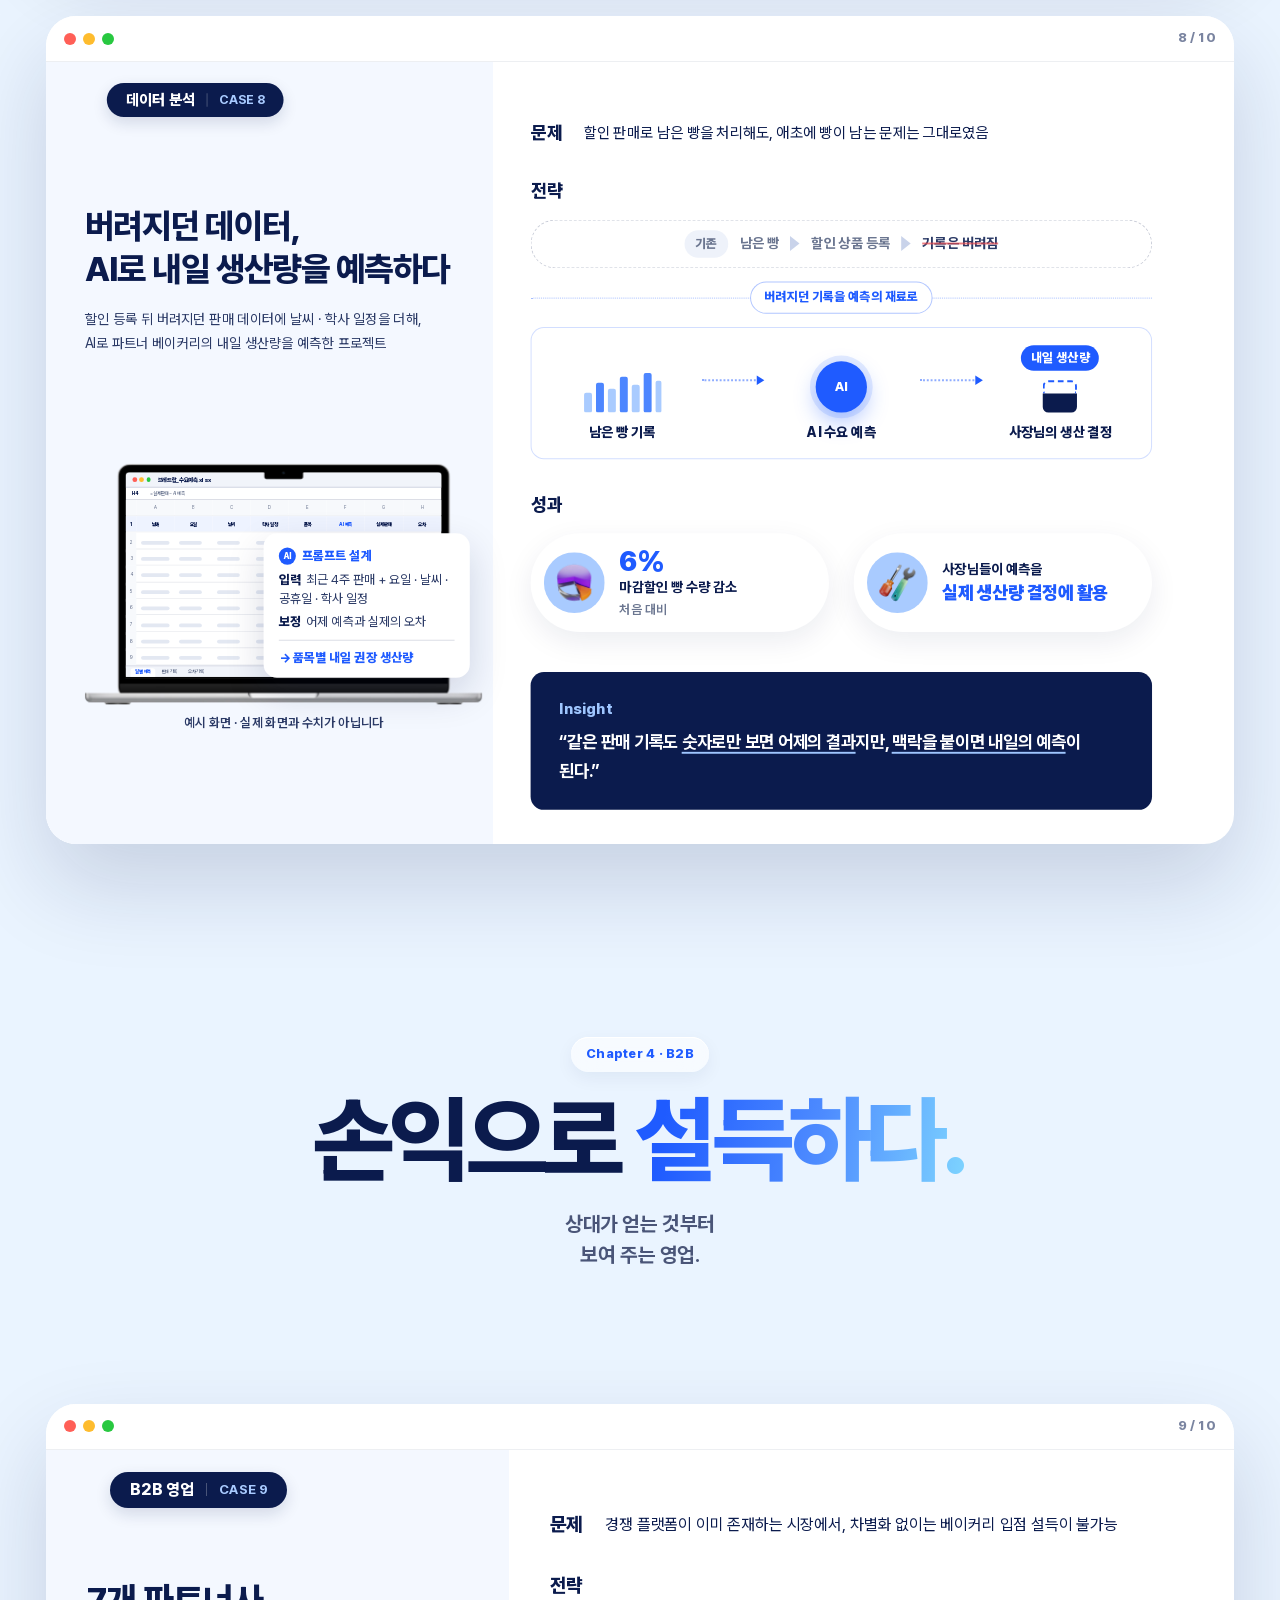
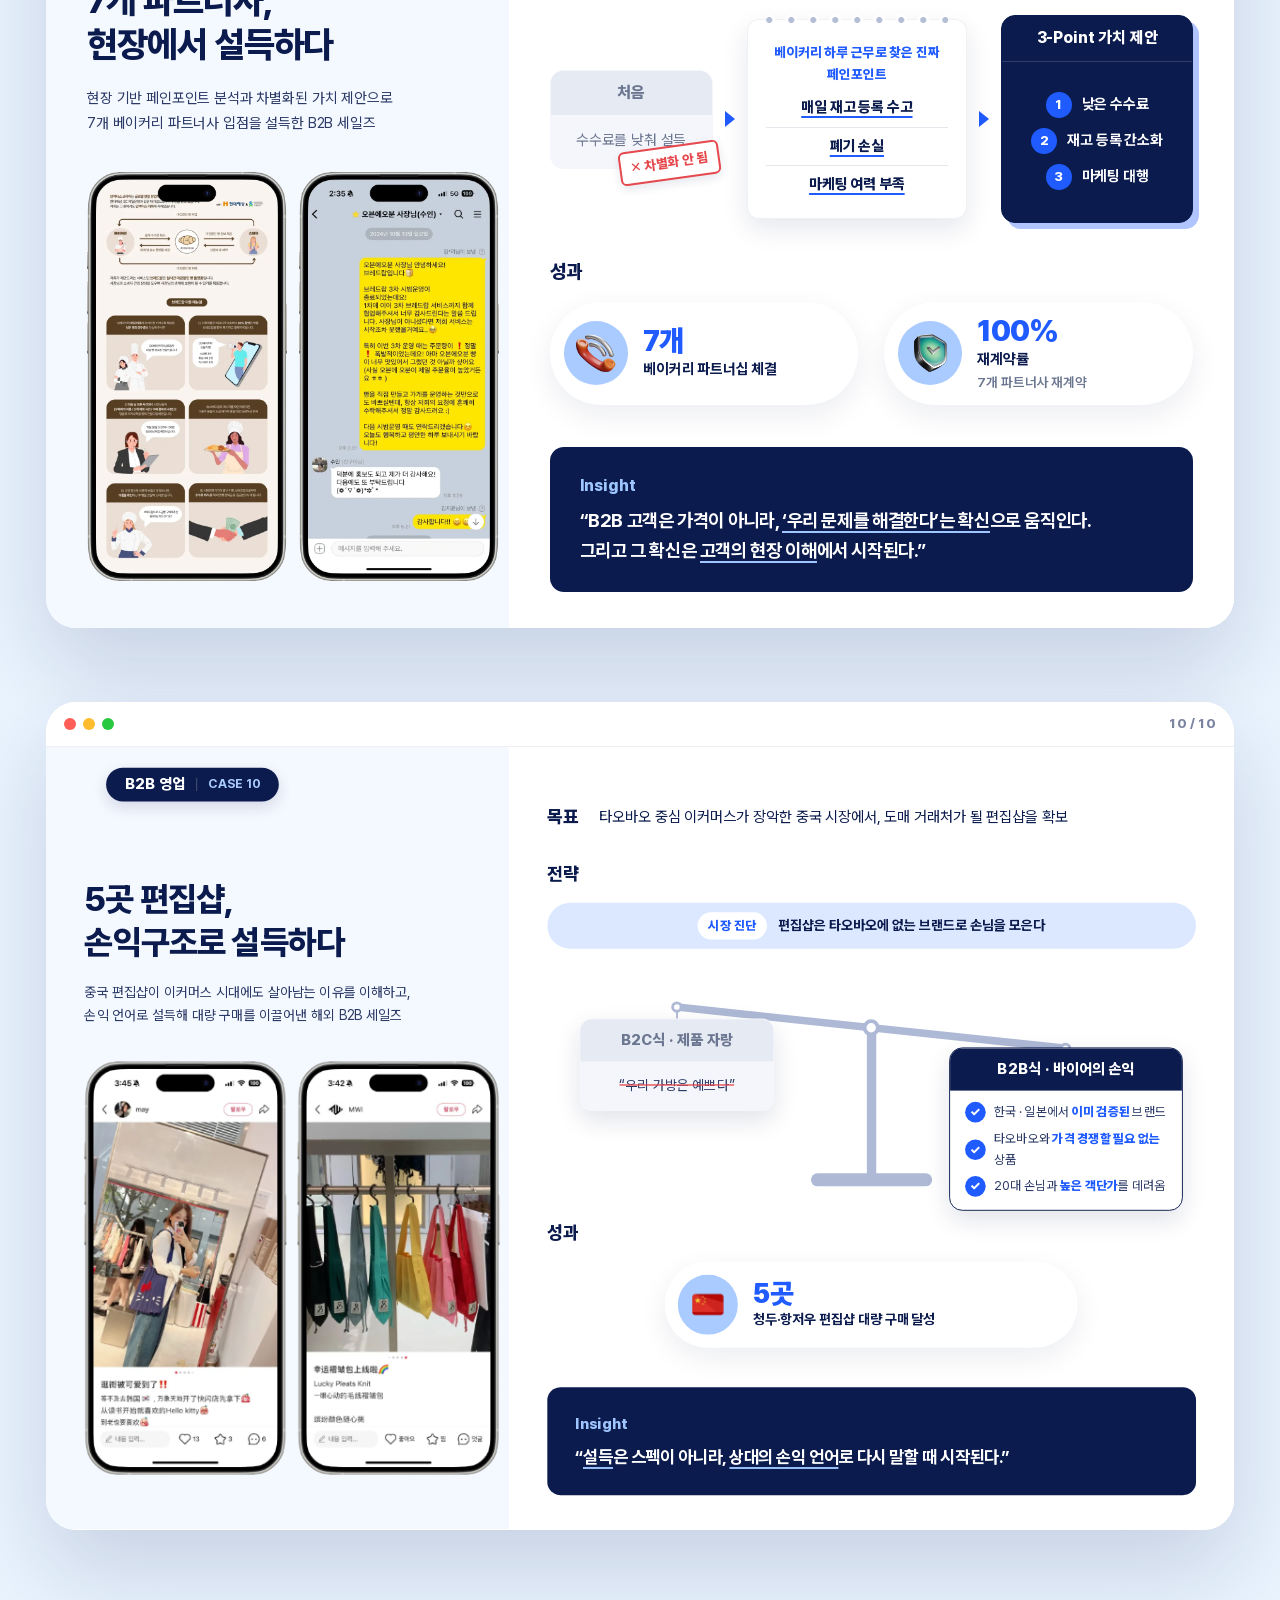
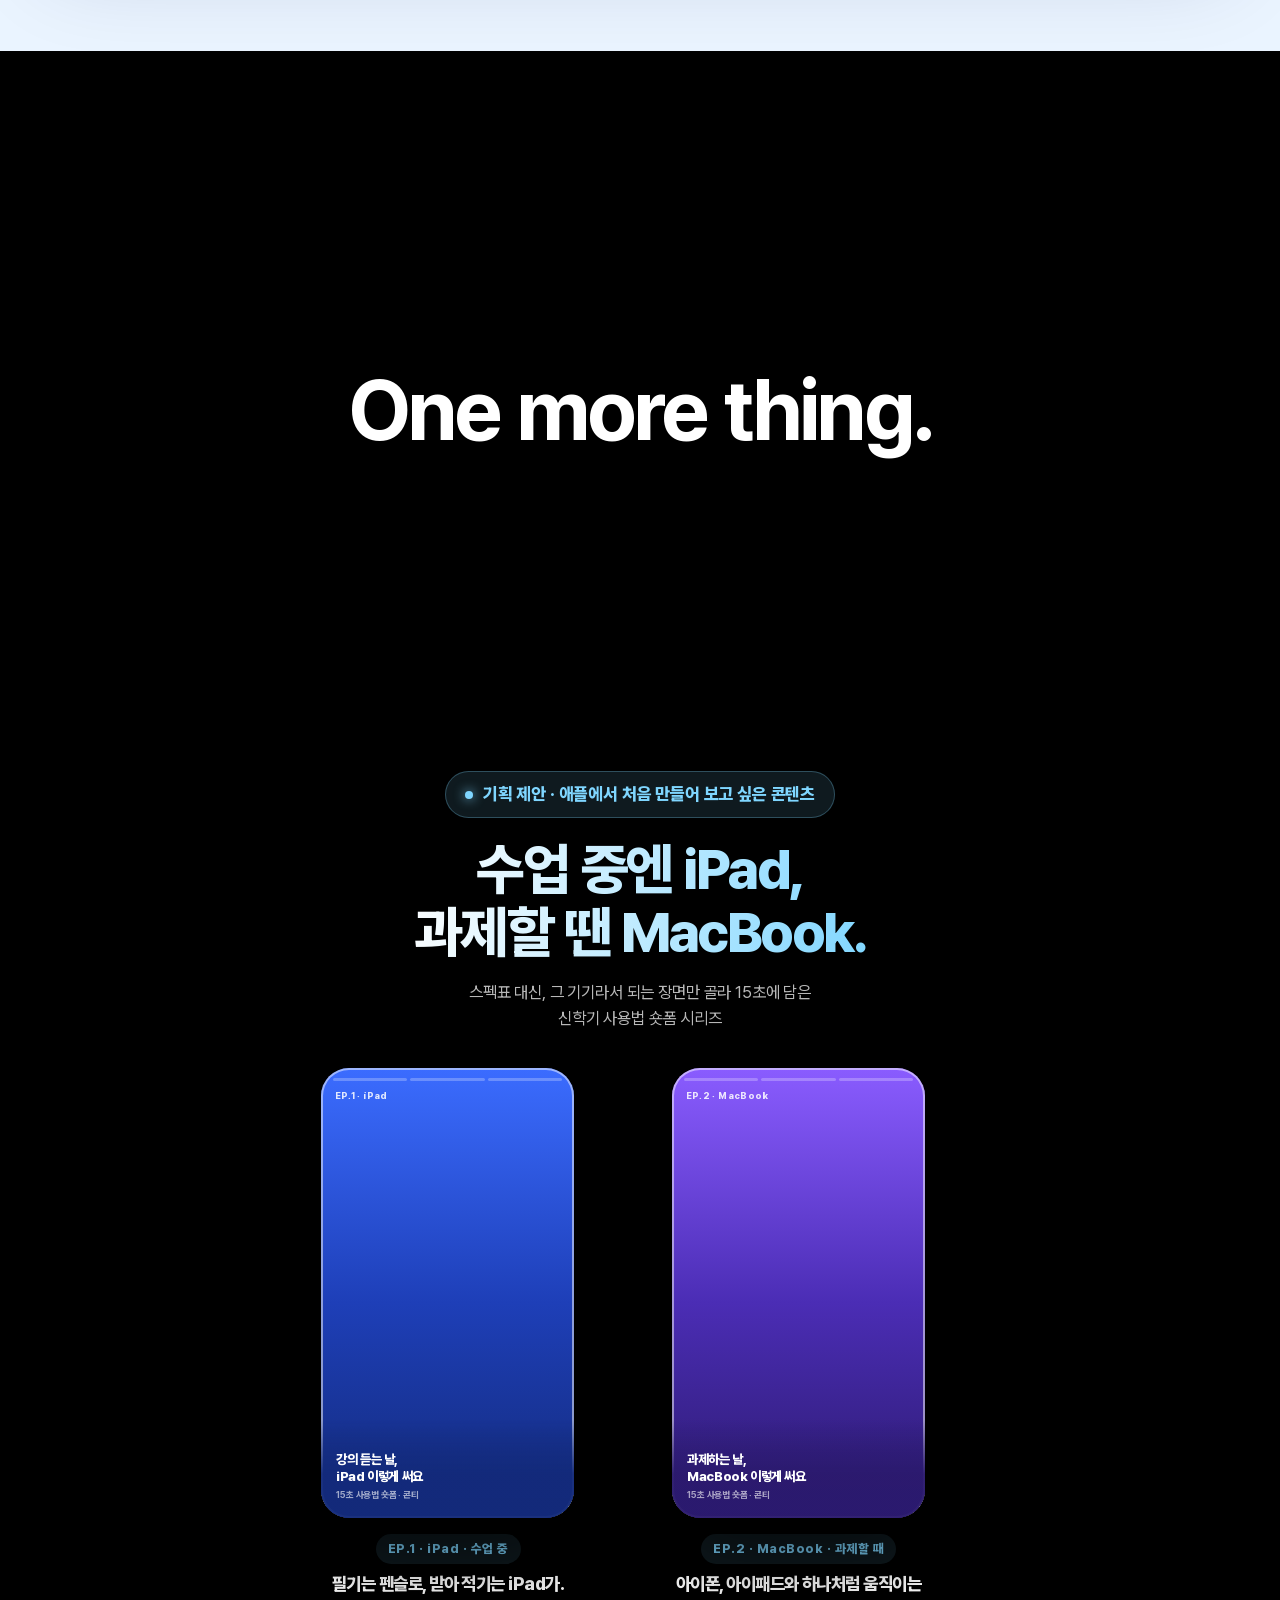
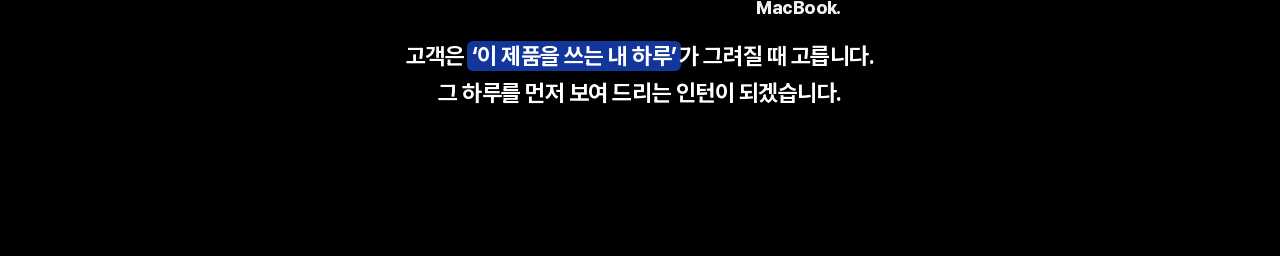
==== commit f49eaa10: "apple: 기술 사양 글자 확대 - 줄 간격·아이콘을 줄여 1440에서 축소 없이 한 화면에 들어가게 하고 케이스 제목 22px·배지 14px·프로젝트 16px·역량 설명 19p" ====
--- a/apple/index.html
+++ b/apple/index.html
@@ -63,11 +63,11 @@
 .spec { min-height: 100svh; box-sizing: border-box; display: flex; align-items: center; padding: calc(var(--nav-h) + 22px) 0 22px; }
 .spec__head { text-align: center; }
 .pill { display: inline-block; font-size: 13px; font-weight: 800; color: var(--a-blue); letter-spacing: .02em; padding: 7px 15px; border-radius: 999px; background: rgba(255,255,255,.6); backdrop-filter: blur(14px); -webkit-backdrop-filter: blur(14px); box-shadow: 0 6px 18px rgba(11,27,77,.06), inset 0 1px 0 #fff; }
-.spec__h { margin-top: 18px; font-size: clamp(40px, 5.6vw, 84px); font-weight: 800; letter-spacing: -0.05em; line-height: 1.1; }
+.spec__h { margin-top: 0; font-size: clamp(34px, 3.8vw, 56px); font-weight: 800; letter-spacing: -0.05em; line-height: 1.1; }
 .spec__h em { background: var(--a-grad); -webkit-background-clip: text; background-clip: text; color: transparent; padding-right: .04em; }
 .spec__s { margin-top: 18px; font-size: clamp(16px, 1.4vw, 20px); font-weight: 700; color: var(--a-dim); line-height: 1.5; letter-spacing: -0.02em; }
-.spec__box { margin-top: clamp(24px, 4vh, 40px); background: rgba(255,255,255,.68); backdrop-filter: blur(30px) saturate(1.6); -webkit-backdrop-filter: blur(30px) saturate(1.6); border: 1px solid rgba(255,255,255,.85); border-radius: 34px; padding: 6px clamp(18px, 3.4vw, 48px); box-shadow: 0 40px 100px rgba(11,27,77,.12), inset 0 1px 0 #fff; }
-.sp { position: relative; display: grid; grid-template-columns: minmax(0, 330px) minmax(0, 1fr); gap: clamp(20px, 4vw, 56px); align-items: center; padding: 28px 0; opacity: 0; transform: translateY(16px); transition: opacity .7s var(--a-ease), transform .7s var(--a-ease); }
+.spec__box { margin-top: clamp(20px, 3vh, 30px); background: rgba(255,255,255,.68); backdrop-filter: blur(30px) saturate(1.6); -webkit-backdrop-filter: blur(30px) saturate(1.6); border: 1px solid rgba(255,255,255,.85); border-radius: 34px; padding: 6px clamp(18px, 3.4vw, 48px); box-shadow: 0 40px 100px rgba(11,27,77,.12), inset 0 1px 0 #fff; }
+.sp { position: relative; display: grid; grid-template-columns: minmax(0, 330px) minmax(0, 1fr); gap: clamp(20px, 4vw, 56px); align-items: center; padding: 16px 0; opacity: 0; transform: translateY(16px); transition: opacity .7s var(--a-ease), transform .7s var(--a-ease); }
 .sp.is-on { opacity: 1; transform: none; }
 .sp + .sp::before { content: ""; position: absolute; left: 0; right: 0; top: 0; height: 1px; background: rgba(11,27,77,.12); }
 .sp__k { display: grid; grid-template-columns: 54px minmax(0, 1fr); column-gap: 18px; align-items: center; }
@@ -76,16 +76,16 @@
 .sp__ok { position: absolute; right: -6px; bottom: -6px; width: 22px; height: 22px; border-radius: 50%; background: #34C759; box-shadow: 0 0 0 3px #fff; transform: scale(0); transition: transform .5s .35s var(--a-spring); }
 .sp__ok::after { content: ""; position: absolute; left: 8px; top: 4.5px; width: 4.5px; height: 9px; border: solid #fff; border-width: 0 2.4px 2.4px 0; transform: rotate(45deg); }
 .sp.is-on .sp__ok { transform: none; }
-.sp__k h3 { font-size: clamp(24px, 2.2vw, 30px); font-weight: 800; letter-spacing: -0.04em; line-height: 1.2; }
-.sp__k p { margin-top: 5px; font-size: 15px; font-weight: 600; color: var(--a-dim); line-height: 1.5; letter-spacing: -0.01em; }
+.sp__k h3 { font-size: clamp(26px, 2.4vw, 34px); font-weight: 800; letter-spacing: -0.04em; line-height: 1.2; }
+.sp__k p { margin-top: 6px; font-size: 19px; font-weight: 600; color: var(--a-dim); line-height: 1.5; letter-spacing: -0.01em; }
 .sp__cs { display: grid; gap: 2px; }
-.spc { display: grid; grid-template-columns: 38px auto minmax(0, 1fr) auto 18px; align-items: center; gap: 14px; padding: 9px 14px; border-radius: 16px; transition: background .25s, box-shadow .25s; }
+.spc { display: grid; grid-template-columns: 36px auto minmax(0, 1fr) auto 18px; align-items: center; gap: 16px; padding: 6px 14px; border-radius: 16px; transition: background .25s, box-shadow .25s; }
 .spc:hover { background: #fff; box-shadow: 0 6px 18px rgba(11,27,77,.08); }
-.spc .ic { width: 38px; border-radius: 10px; box-shadow: none; }
+.spc .ic { width: 36px; border-radius: 10px; box-shadow: none; }
 .spc .ic img { filter: none; }
-.spc__n { min-width: 70px; text-align: center; font-size: 11.5px; font-weight: 800; color: var(--a-blue); border: 1.5px solid rgba(31,91,255,.32); border-radius: 999px; padding: 3px 9px; letter-spacing: .04em; white-space: nowrap; }
-.spc__t { font-size: 16.5px; font-weight: 800; letter-spacing: -0.025em; line-height: 1.35; }
-.spc__p { font-size: 13px; font-weight: 700; color: var(--a-mute); white-space: nowrap; }
+.spc__n { min-width: 80px; text-align: center; font-size: 14px; font-weight: 800; color: var(--a-blue); border: 1.5px solid rgba(31,91,255,.32); border-radius: 999px; padding: 3px 9px; letter-spacing: .04em; white-space: nowrap; }
+.spc__t { font-size: 22px; font-weight: 800; letter-spacing: -0.025em; line-height: 1.35; }
+.spc__p { font-size: 16px; font-weight: 700; color: var(--a-mute); white-space: nowrap; }
 .spc__go { width: 18px; height: 18px; fill: none; stroke: #A9B1C7; stroke-width: 2.2; stroke-linecap: round; stroke-linejoin: round; transition: transform .25s, stroke .25s; }
 .spc:hover .spc__go { transform: translateX(3px); stroke: var(--a-blue); }
 
@@ -139,7 +139,7 @@
 .ep__h { font-size: clamp(17px, 1.4vw, 21px); font-weight: 800; letter-spacing: -0.03em; line-height: 1.35; }
 
 /* the 9:16 storyboard card · everything inside is sized in cqw so it scales with the card */
-.ct { position: relative; width: clamp(230px, calc(50vh * 9 / 16), 300px); aspect-ratio: 9 / 16; container-type: inline-size; border-radius: 28px; overflow: hidden; isolation: isolate; background: linear-gradient(180deg, #3B6CFF, #1E3FB8 52%, #132A7A); box-shadow: inset 0 0 0 1.5px rgba(255,255,255,.28), 0 40px 80px rgba(0,0,0,.6); }
+.ct { position: relative; width: clamp(230px, calc(50vh * 9 / 16), 300px); aspect-ratio: 9 / 16; container-type: inline-size; border-radius: 28px; overflow: hidden; isolation: isolate; background: linear-gradient(180deg, #3B6CFF, #1E3FB8 52%, #132A7A); box-shadow: inset 0 0 0 2px rgba(255,255,255,.5), 0 40px 80px rgba(0,0,0,.6); }
 .ct--mac { background: linear-gradient(180deg, #8A5CFF, #4B2DB5 52%, #2B1A6E); }
 .ct__bars { position: absolute; z-index: 6; left: 4.6cqw; right: 4.6cqw; top: 4cqw; display: grid; grid-template-columns: repeat(3, 1fr); gap: 1.4cqw; }
 .ct__bars i { height: 1.1cqw; border-radius: 99px; background: rgba(255,255,255,.25); overflow: hidden; }
@@ -149,7 +149,8 @@
 @keyframes bar2 { 0%, 33.3% { transform: scaleX(0); } 66.6% { transform: scaleX(1); } 100% { transform: scaleX(1); } }
 @keyframes bar3 { 0%, 66.6% { transform: scaleX(0); } 99.9% { transform: scaleX(1); } 100% { transform: scaleX(1); } }
 .ct__ep { position: absolute; z-index: 6; left: 5.4cqw; top: 8.4cqw; font-size: 3.6cqw; font-weight: 800; letter-spacing: .04em; color: rgba(255,255,255,.85); }
-.ct__foot { position: absolute; z-index: 5; left: 0; right: 0; bottom: 0; padding: 12cqw 6cqw 6cqw; background: linear-gradient(transparent, rgba(0,0,0,.82) 55%); }
+.ct__foot { position: absolute; z-index: 5; left: 0; right: 0; bottom: 0; padding: 12cqw 6cqw 6cqw; background: linear-gradient(rgba(19,42,122,0), rgba(19,42,122,.94) 55%); }
+.ct--mac .ct__foot { background: linear-gradient(rgba(43,26,110,0), rgba(43,26,110,.94) 55%); }
 .ct__foot b { display: block; font-size: 5.2cqw; font-weight: 800; letter-spacing: -0.03em; line-height: 1.3; }
 .ct__foot small { display: block; margin-top: 1.4cqw; font-size: 3.6cqw; font-weight: 700; color: rgba(255,255,255,.6); }
 
@@ -303,7 +304,7 @@
 .fly2 .mw__bar i { background: rgba(255,255,255,.5); }
 .omt__note { margin-top: clamp(40px, 6vh, 64px); text-align: center; font-size: 13px; color: rgba(255,255,255,.5); }
 .omt__q { margin-top: 18px; text-align: center; font-size: clamp(19px, 1.8vw, 26px); font-weight: 700; line-height: 1.6; letter-spacing: -0.02em; }
-.omt__q u { text-decoration: none; background: linear-gradient(transparent 62%, rgba(31,91,255,.6) 62%); }
+.omt__q u { text-decoration: none; background: rgba(31,91,255,.6); padding: .04em .18em; margin: 0 -.06em; border-radius: .25em; -webkit-box-decoration-break: clone; box-decoration-break: clone; }
 /* nothing moves until the storyboards are on screen, so both start at their first scene */
 .omt:not(.is-play) .eps *, .omt:not(.is-play) .eps *::before, .omt:not(.is-play) .eps *::after { animation-play-state: paused !important; }
 
@@ -993,7 +994,6 @@
         <p class="ep__cap"><span class="ep__tag">EP.2 · MacBook · 과제할 때</span><b class="ep__h">아이폰, 아이패드와 하나처럼 움직이는 MacBook.</b></p>
       </div>
     </div>
-    <p class="omt__note rv">촬영 전 콘티예요 · 장면과 자막이 15초마다 저절로 반복돼요</p>
     <p class="omt__q rv">고객은 <u>‘이 제품을 쓰는 내 하루’</u>가 그려질 때 고릅니다.<br>그 하루를 먼저 보여 드리는 인턴이 되겠습니다.</p>
   </div>
 </section>
